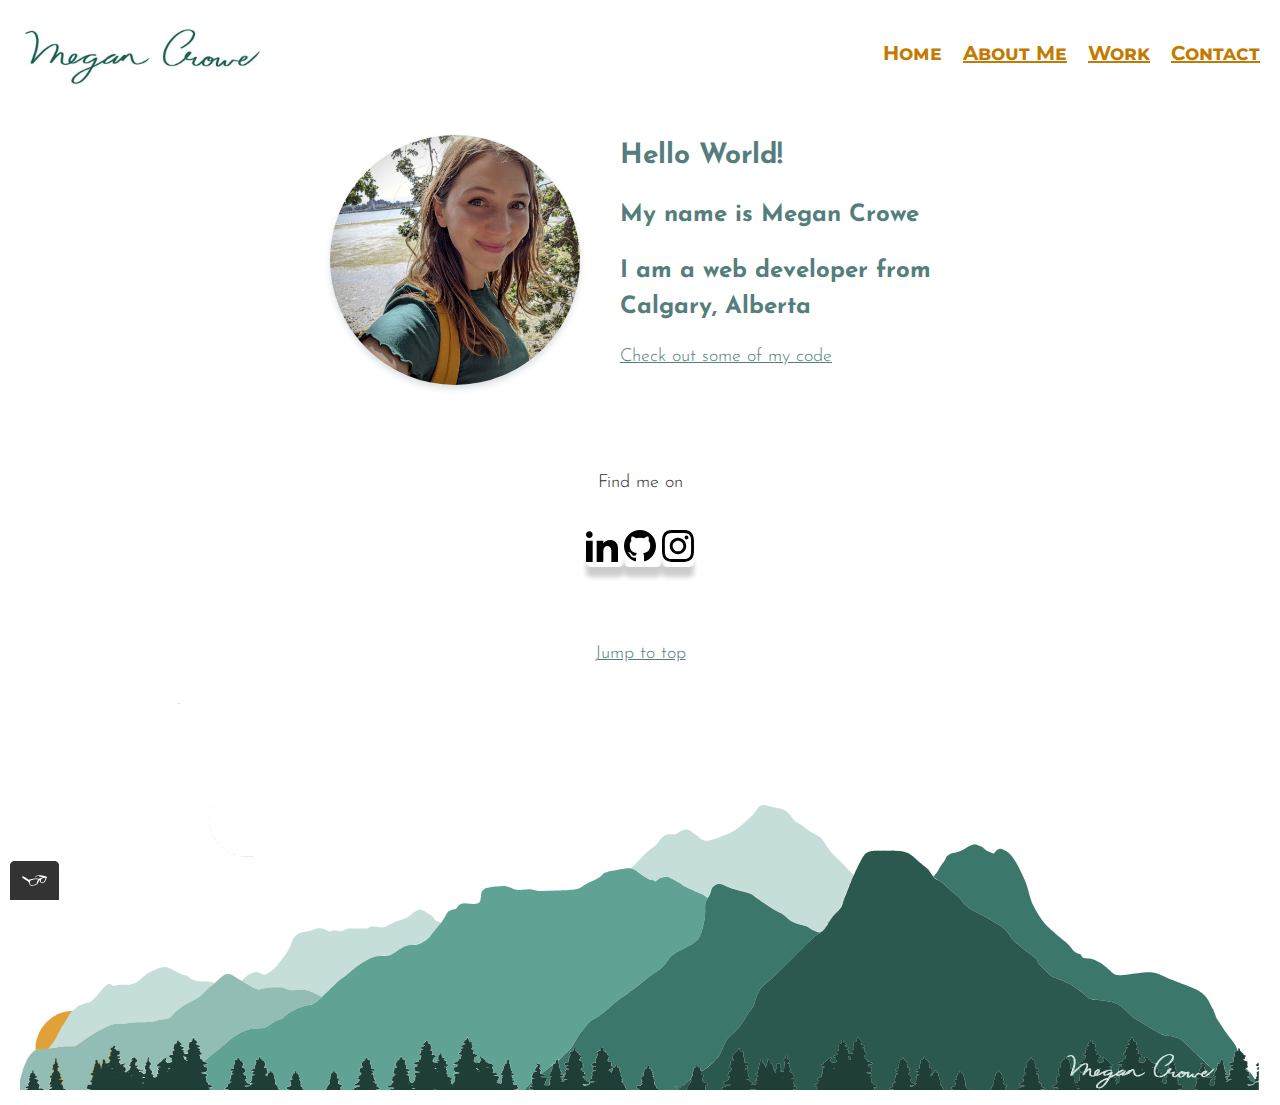
==== Intro to Frontend Development/index.html @ 9dd877d0 "Revert "Update the title of index page"" ====
<!doctype html>
<html>
  <head>
    <meta charset="utf-8">
    <title>Megan Crowe Home Page </title>
    <meta name="viewport" content="width=device-width, initial-scale=1">
    <link rel="shortcut icon" href="img\MC-favicon-32x32.png">
    <link rel="stylesheet" type="text/css" href="css/normalize.css">
    <link href="https://fonts.googleapis.com/css2?family=Cormorant:ital,wght@0,400;0,700;1,400;1,700&display=swap" rel="stylesheet">
    <link href="https://fonts.googleapis.com/css?family=Josefin+Sans:300,700, 1,400&display=swap" rel="stylesheet">
    <link href="https://fonts.googleapis.com/css2?family=Montserrat:ital,wght@0,300;0,400;0,700;0,900;1,400;1,700&display=swap" rel="stylesheet">
    <link rel="stylesheet" type="text/css" href="css/style.production.css">
  </head>
  <body>
    <header class="page-header">
      <a href="index.html"><img src=img/Megan-Crowe-Logo.jpg class="page-header__item" alt="The logo of Megan Crowe, which is the words 'Megan Crowe' in cursive writing" height=70px #logo aria-hidden></a>
      <nav class="main-navigation page-header__item">
        <ul role="menubar" class="navigation-list">
          <li role ="presentation">
            <a href="index.html" role="menuitem" class="navigation-list__item  navigation-list__item--active">Home</a>
          </li>
          <li role ="presentation">
            <a href="about.html" role="menuitem" class="navigation-list__item">About Me</a>
          </li>
          <li role ="presentation">
            <a href="work.html" role="menuitem" class="navigation-list__item">Work</a>
          </li>
          <li role ="presentation">
            <a href="contact.html" role="menuitem" class="navigation-list__item">Contact</a>
          </li>
        </ul>
      </nav>	
    </header>
    <main class="profile">
      <img src="img/Megan-Crowe.jpg" class="profile__portrait" height="250px" alt="A photograph of me smiling">
      <h1>Hello World!</h1>
      <h2>My name is Megan Crowe</h2>
      <h2>I am a web developer from Calgary, Alberta</h2>
      <a href=portfolio.html class="standard-link" target="_blank">Check out some of my code</a>
    </main>
    <br>
    <br>
    <br>
    <footer class="page-footer" flex-direction="column">
      <p>Find me on</p>
      <div class="social-media">
        <a href="https://www.linkedin.com/in/crowemegan/" class="social-media-link" target="_blank">
          <img src="img\linkedin.svg" alt="LinkedIn Logo" height="32px" width="32px">
        </a>
        <a href="https://github.com/megancrowe" class="social-media-link" target="_blank">
          <img src="img\github.svg" height="32px" width="32px" alt="Github Logo">
        </a>
        <a href="https://www.instagram.com/instafroglet/" class="social-media-link" target="_blank">
          <img src="img\instagram.svg" alt="Instagram Logo" height="32px" width="32px">
        </a>
      </div>  		
      <br>	
      <br>		
      <a href="#top"class="standard-link">Jump to top</a> 
    </footer>
    <div>
      <svg id="mountains-with-sun" xmlns="http://www.w3.org/2000/svg" xmlns:xlink="http://www.w3.org/1999/xlink" viewBox="0 0 2626.909200 861.818180" shape-rendering="geometricPrecision" text-rendering="geometricPrecision"><style><![CDATA[#mountains-with-sun-sun_to {animation: mountains-with-sun-sun_to__to 10000ms linear 1 normal forwards}@keyframes mountains-with-sun-sun_to__to { 0% {offset-distance: 0%} 0.100000% {offset-distance: 0%} 10.100000% {offset-distance: 11.111111%} 20% {offset-distance: 22.222222%} 30% {offset-distance: 33.333333%} 41% {offset-distance: 44.444444%} 55% {offset-distance: 55.555556%} 68% {offset-distance: 66.666667%} 80% {offset-distance: 77.777778%} 90% {offset-distance: 88.888889%} 100% {offset-distance: 100%} }]]></style><g id="mountains-with-sun-g42"><g id="mountains-with-sun-layer1"><g id="mountains-with-sun-sun_to" style="offset-path:path('M114.803737,775.715033C115.804197,688.686116,221.567788,505.380529,270.972274,453.473633Q379.676045,322.646182,476.027737,278.563821Q670.529604,172.840528,779.922186,152.231770Q1013.874002,98.377020,1083.411462,97.791326Q1292.741749,76.147522,1370.060751,89.737099Q1667.626464,113.816115,1726.967334,145.383824Q1983.083691,217.100746,2046.020188,266.646586Q2304.680109,439.072380,2336.464694,499.002191L2536.910387,742.940744');offset-rotate:0deg"><path id="mountains-with-sun-sun" d="M434.751950,255.857420C425.051450,255.869220,415.239860,257.144460,407.783200,259.583980C407.833100,259.967440,407.536750,260.182060,406.550780,260.052730C406.497980,260.045730,406.491180,260.044730,406.445310,260.039030C405.405990,260.413730,404.416030,260.810870,403.490230,261.234350C401.229110,262.268590,399.163320,263.115200,398.898440,263.115200C398.633560,263.115200,396.116840,264.480850,393.306640,266.150360C374.649090,277.234610,361.667640,292.848480,355.357790,313.762420C352.959130,321.713810,352.189900,322.386910,352.209700,337.205430L354.177730,352.205050L355.962860,360.568330C357.429790,365.168330,359.652680,370.896850,360.902310,373.296850C374.316210,399.059120,396.862100,414.896040,424.513640,417.978490C431.534990,418.761190,443.647540,418.261900,450.953090,416.888640C466.262740,414.010810,480.488620,406.211490,492.544890,394.085910C502.510100,384.063420,509.428060,371.919260,512.968720,358.589810C512.687890,357.894290,512.561510,357.435500,513.298800,357.363250C514.903240,350.909030,515.725020,344.188620,515.705050,337.296850C515.677250,327.683840,515.235600,324.411490,512.626920,314.494110C509.930770,304.244120,505.218100,295.240780,497.144500,284.910130C488.864480,274.315350,473.607000,263.850100,459.687470,259.218720C452.845330,256.942170,443.850730,255.846360,434.751920,255.857390Z" transform="rotate(-0.974980) translate(-433.957031,-337.103516)" fill="rgb(224,162,56)" stroke="none" stroke-width="0.727273"/></g></g><g id="mountains-with-sun-g46" transform="matrix(1 0 0 1 -2.49706578254700 2.49706602096558)"><path id="mountains-with-sun-path60" d="M515.417970,211.117190C515.234030,211.115190,515.046370,211.138290,514.859380,211.156290C515.046550,211.219690,515.444830,211.344800,515.625000,211.408240C515.618000,211.389340,515.609900,211.370840,515.603500,211.351640C515.594500,211.326040,515.574100,211.285340,515.556600,211.250080C515.509100,211.208980,515.459600,211.173380,515.417930,211.117270ZM407.746090,250.076170C407.678490,250.086270,407.610080,250.092470,407.542970,250.103570C407.536970,250.115670,407.534970,250.124670,407.529270,250.136770C407.564770,250.161370,407.631670,250.188370,407.660130,250.162170C407.693430,250.131470,407.713630,250.106570,407.746030,250.076270ZM407.195310,251.843750C407.020060,251.977710,406.822820,252.149900,406.597660,252.367190C406.539760,252.563710,406.525360,252.679690,406.572260,252.679690C406.648460,252.679690,406.891650,252.329480,407.195300,251.843750ZM559.054690,257.873050C559.003790,258.029660,558.951550,258.194090,558.882810,258.421880C558.966110,258.242440,559.041030,258.060770,559.091800,257.875000C559.079600,257.874110,559.066600,257.874400,559.054700,257.873000ZM1574.326200,258.599610C1571.658300,258.531910,1569.656100,258.958340,1568.185500,259.867190C1565.601900,261.463920,1561.413300,266.515290,1557.861300,272.316410C1554.426900,277.925670,1551.105300,281.565850,1543.449200,288.109380C1539.379100,291.587940,1533.757000,296.543150,1530.957000,299.121090C1519.128900,310.011200,1510.566800,315.099810,1488.673800,324.248050C1471.942000,331.239660,1456.792300,335.278870,1451.634800,334.123050C1446.160000,332.896130,1443.345800,331.422330,1438.664100,327.332030C1436.225900,325.201830,1432.430500,322.209050,1430.230500,320.681640C1428.030500,319.154240,1424.430500,316.503420,1422.230500,314.791020C1417.348200,310.990750,1415.195400,310.134770,1410.529300,310.134770C1406.568500,310.134770,1400.645300,312.743940,1392.277300,318.177730L1387.685500,321.160160L1382.230500,320.607420C1374.450500,319.818180,1371.664500,320.116840,1367.589800,322.181640C1362.606400,324.706940,1359.259200,327.920880,1354.259800,334.982420C1348.202100,343.538760,1347.153600,344.564800,1338.593800,350.308590C1332.252200,354.563830,1327.909600,358.525940,1312.982400,373.677730L1295.007800,391.923830L1299.355500,393.896480C1301.746600,394.981860,1307.053200,398.451030,1311.148400,401.605470C1320.889400,409.108800,1331.745700,415.430420,1336.406200,416.314450C1338.416300,416.695640,1341.695800,417.712080,1343.695300,418.572270L1347.332000,420.134770L1348.835900,418.220700C1351.111100,415.328160,1352.358700,414.197940,1354.490200,413.095700C1357.709000,411.431220,1365.225700,410.282790,1370.445300,410.656250C1374.839500,410.970650,1376.483800,411.596620,1385.886700,416.539060C1391.774000,419.633620,1398.334400,423.715520,1400.775400,425.802730C1406.045900,430.309450,1417.108200,435.665920,1439.951200,444.773440C1447.153600,447.645050,1451.945700,450.456320,1454.525400,453.322270C1455.287300,454.168830,1456.147000,454.861330,1456.435500,454.861330C1457.542800,454.861330,1462.122000,444.811160,1463.193400,440.029300C1464.129100,435.852850,1464.840900,434.475010,1467.455100,431.787110C1472.157700,426.952020,1475.380500,425.547010,1481.867200,425.503910C1486.768700,425.471410,1487.837400,425.737880,1492.412100,428.126950C1499.194500,431.668930,1510.318900,435.635340,1519.685500,437.853520C1523.885500,438.848150,1530.920300,440.784960,1535.320300,442.156250C1539.720300,443.527540,1544.630500,444.975610,1546.230500,445.375000C1548.160200,445.856660,1553.797200,449.595260,1562.972700,456.480470C1579.483200,468.869880,1596.858900,479.999590,1608.644500,485.734380C1615.991300,489.309210,1618.215100,490.833770,1623.945300,496.218750C1633.278400,504.989590,1642.587200,509.515530,1657.789100,512.675780C1664.576600,514.086810,1668.547300,515.844240,1674.957000,520.269530C1680.908700,524.378550,1684.241400,525.895860,1690.230500,527.228520C1692.630500,527.762550,1694.852800,528.226010,1695.169900,528.257810C1696.492600,528.390450,1703.125700,521.257320,1706.900400,515.642580C1709.132200,512.322680,1710.957000,509.423120,1710.957000,509.197270C1710.957000,508.971420,1710.385500,508.663130,1709.685500,508.513670C1708.705200,508.304380,1708.947100,507.959150,1710.738300,507.007810C1712.103100,506.282940,1714.627600,503.443060,1716.849600,500.134770C1718.932100,497.034240,1724.266700,490.797030,1728.705100,486.275390C1738.016400,476.789490,1739.427400,474.676360,1741.416000,467.224610C1742.216600,464.224610,1743.668000,459.969530,1744.640600,457.769530C1745.613100,455.569530,1747.291300,451.479690,1748.371100,448.679690C1750.546300,443.039620,1751.031700,441.844500,1752.642600,438.134770C1753.250600,436.734770,1754.294800,434.116410,1754.964800,432.316410C1755.634900,430.516410,1756.455400,428.387890,1756.787100,427.587890C1757.118900,426.787890,1757.957200,424.498050,1758.650400,422.498050C1759.343600,420.498050,1760.794700,416.893720,1761.875000,414.490230C1762.955300,412.086730,1764.094800,409.305090,1764.406200,408.308590C1764.717800,407.312090,1765.212600,406.334770,1765.507800,406.134770C1766.319900,405.584400,1771.460900,395.122970,1771.097700,394.759770C1770.923500,394.585680,1769.591400,396.948550,1768.136700,400.011720L1765.492200,405.582030L1762.117200,402.470700C1760.260800,400.759550,1755.763400,396.166600,1752.123000,392.265620C1748.482500,388.364670,1742.557000,382.464610,1738.957000,379.152340C1724.373300,365.734190,1713.532300,353.547140,1708.464800,344.876950C1700.985700,332.080770,1696.581600,327.344970,1687.443400,322.275390C1673.238600,314.395060,1669.456000,311.937410,1662.593800,306.119140C1657.984000,302.211410,1652.791300,298.644060,1648.412100,296.376950C1640.796000,292.434140,1639.924400,291.638580,1635.363300,284.484380C1630.481200,276.826590,1621.596800,269.275520,1614.726600,266.943360C1612.799500,266.289180,1607.797200,265.273150,1603.611300,264.685550C1599.425400,264.097950,1592.494000,262.587220,1588.207000,261.328120C1582.287800,259.589720,1577.756300,258.686600,1574.326200,258.599610ZM404.046880,260.792970C403.771630,260.890070,403.506930,260.963340,403.255860,261.009770C402.840360,262.495110,402.457530,263.987500,402.289060,265.042970L402.291060,265.042970C402.067530,266.442970,402.042420,267.261330,402.236360,266.861330C402.572630,266.168230,403.362860,263.404720,404.046910,260.792970ZM400.751950,271.197270C400.620410,271.148270,400.527340,271.564450,400.527340,272.314450C400.527340,273.314440,400.692770,273.724610,400.894530,273.224610C401.096280,272.724610,401.096280,271.906250,400.894530,271.406250C400.844130,271.281250,400.795830,271.213600,400.751950,271.197270ZM562.742190,274.779300C562.741510,274.812800,562.737190,274.826500,562.736190,274.861300C562.729190,275.423980,562.760790,275.833310,562.814290,276.076140C562.814410,275.677720,562.814280,275.279330,562.814290,274.880830C562.789990,274.847130,562.766290,274.813030,562.741990,274.779270ZM400.105470,278.902340C400.027270,279.050320,399.974610,281.418750,399.974610,285.406250C399.974610,291.206250,400.086560,293.579690,400.224610,290.679690C400.362660,287.779690,400.362660,283.032810,400.224610,280.132810C400.181510,279.226560,400.141010,278.835080,400.105470,278.902340ZM400.724610,298.347660C400.630510,298.398360,400.563940,298.837890,400.554690,299.587890C400.539890,300.787860,400.689450,301.367380,400.888670,300.875000C401.087940,300.382610,401.099810,299.400970,400.916070,298.693360C400.846970,298.428000,400.781110,298.317210,400.724660,298.347660ZM402.179690,305.263670C402.152990,305.257670,402.128890,305.265670,402.107390,305.287070C401.935960,305.458510,402.013690,306.469290,402.281220,307.535120C402.548720,308.600940,402.908620,309.333500,403.080050,309.162070C403.251480,308.990640,403.173750,307.977900,402.906220,306.912070C402.672160,305.979480,402.366900,305.303430,402.179660,305.263630ZM403.404300,310.466800C403.387000,310.480700,403.376600,310.515300,403.373100,310.570310C403.344900,311.010620,403.686610,312.419110,404.132860,313.699220C404.579110,314.979330,405.071270,315.899470,405.226610,315.744140C405.381950,315.588790,405.040250,314.180310,404.466850,312.615230C403.965110,311.245790,403.525290,310.369360,403.404350,310.466800ZM406.587890,318.861330C406.404630,318.861330,406.797670,320.001500,407.462890,321.396480C408.128110,322.791460,408.801170,323.804280,408.958980,323.646480C409.291670,323.313780,407.085530,318.861330,406.587890,318.861330ZM409.451170,324.679690C409.251170,324.679690,409.439070,325.332810,409.867190,326.132810C410.295340,326.932810,410.807810,327.587890,411.007810,327.587890C411.207810,327.587890,411.021910,326.932810,410.593750,326.132810C410.165600,325.332810,409.651170,324.679690,409.451170,324.679690ZM411.484380,328.410160C411.460680,328.457460,411.706620,328.896720,412.205080,329.769530C412.776170,330.769530,413.484590,331.996090,413.779300,332.496090C414.074010,332.996090,414.471640,333.406250,414.662110,333.406250C415.138930,333.406250,413.865870,331.166120,412.388670,329.406250C411.802580,328.708000,411.508110,328.362890,411.484380,328.410160ZM415.064450,334.132810C414.682210,334.132810,416.562520,336.366950,420.726560,340.861330C424.881590,345.345980,424.095870,343.946570,419.603520,338.861330C417.306660,336.261330,415.263140,334.132810,415.064450,334.132810ZM2022.142600,340.771480C2021.747100,340.766480,2021.324600,340.810180,2020.970700,340.902340C2020.263200,341.086730,2020.667200,341.248870,2021.867200,341.263670C2023.066800,341.278470,2023.644700,341.128910,2023.152300,340.929690C2022.906100,340.830090,2022.538000,340.776370,2022.142600,340.771480ZM425.503910,345.406250L427.638670,347.769530C428.813510,349.069530,429.876790,350.132810,430.001950,350.132810C430.563810,350.132810,430.070450,349.534080,427.867190,347.542970ZM2041.503900,349.042970L2043.265600,351.042970C2044.913500,352.912280,2045.503900,353.375070,2045.503900,352.804690C2045.503900,352.674420,2044.603900,351.774420,2043.503900,350.804690ZM2074.533200,350.222660C2074.280600,350.212260,2073.993000,350.258260,2073.730500,350.363280C2073.150300,350.595440,2073.322600,350.767830,2074.169900,350.802730C2074.936500,350.834330,2075.366700,350.663500,2075.125000,350.421880C2075.004200,350.301040,2074.785800,350.233060,2074.533200,350.222660ZM2078.896500,350.222660C2078.643800,350.212260,2078.356100,350.258260,2078.093800,350.363280C2077.513600,350.595440,2077.685900,350.767830,2078.533200,350.802730C2079.299800,350.834330,2079.729900,350.663500,2079.488300,350.421880C2079.367400,350.301040,2079.149100,350.233060,2078.896500,350.222660ZM432.373050,351.308590C432.126630,351.294990,432.523120,351.753280,433.503910,352.587890C434.703910,353.609030,435.806110,354.456300,435.955080,354.470700C436.668560,354.539600,434.169060,352.146480,432.835940,351.484380C432.609020,351.371670,432.455180,351.313120,432.373050,351.308590ZM2070.009800,352.314450C2069.809800,352.314450,2067.946300,354.279690,2065.867200,356.679690C2063.788100,359.079690,2062.249200,361.042970,2062.449200,361.042970C2062.649200,361.042970,2064.514700,359.079690,2066.593800,356.679690C2068.672800,354.279690,2070.209800,352.314450,2070.009800,352.314450ZM1847.685500,353.853520C1845.774200,353.853520,1843.862100,353.888020,1842.412100,353.957030C1839.512100,354.095080,1841.885500,354.208980,1847.685500,354.208980C1853.485500,354.208980,1855.857000,354.095080,1852.957000,353.957030C1851.507000,353.888030,1849.596900,353.853520,1847.685500,353.853520ZM1820.681600,353.857520C1820.154400,353.854520,1819.600800,353.895520,1819.148400,353.982520C1818.243700,354.156480,1818.812100,354.306550,1820.412100,354.314550C1822.011900,354.322550,1822.751900,354.180180,1822.056600,353.998150C1821.709000,353.907150,1821.208900,353.860190,1820.681600,353.857520ZM1808.412100,353.859520C1807.950700,353.859520,1807.488700,353.904820,1807.138700,353.996230C1806.438700,354.179160,1807.012100,354.328280,1808.412100,354.328260C1809.812100,354.328270,1810.385500,354.179160,1809.685500,353.996230C1809.335500,353.904730,1808.873500,353.859490,1808.412100,353.859520ZM1862.957000,354.586080C1862.495700,354.586080,1862.035500,354.631380,1861.685500,354.722800C1860.985500,354.905730,1861.557000,355.056780,1862.957000,355.056780C1864.357000,355.056780,1864.930500,354.905730,1864.230500,354.722800C1863.880500,354.631300,1863.418400,354.586080,1862.957000,354.586080ZM1830.142600,354.590080C1829.747100,354.585080,1829.324600,354.628780,1828.970700,354.720940C1828.263200,354.905330,1828.667200,355.067470,1829.867200,355.082270C1831.066800,355.097070,1831.644700,354.947510,1831.152300,354.748290C1830.906100,354.648690,1830.538000,354.594970,1830.142600,354.590080ZM1868.048800,355.318600C1867.719300,355.318600,1867.388700,355.370100,1867.138700,355.470940C1866.638700,355.672690,1867.048700,355.836180,1868.048800,355.836180C1869.048900,355.836180,1869.457000,355.672690,1868.957000,355.470940C1868.707000,355.370060,1868.378400,355.318600,1868.048800,355.318600ZM438.292970,355.414300C438.263770,355.458200,438.601470,355.732580,439.279300,356.275630C440.763120,357.464420,441.138670,357.625120,441.138670,357.068600C441.138670,356.882670,440.403910,356.373880,439.503910,355.937740C438.718220,355.557000,438.322160,355.370370,438.292970,355.414300ZM2089.423800,355.498300C2089.234900,355.475500,2089.614500,355.812760,2090.593800,356.613530C2092.629800,358.279010,2093.070500,358.472520,2092.414100,357.410410C2092.168200,357.012570,2091.248800,356.335500,2090.371100,355.906500C2089.855500,355.654510,2089.537200,355.511950,2089.423800,355.498300ZM1872.351600,356.041270C1872.098900,356.030870,1871.811400,356.076870,1871.548800,356.181890C1870.968700,356.414050,1871.141000,356.586440,1871.988300,356.621340C1872.754900,356.652940,1873.185100,356.482150,1872.943400,356.240480C1872.822500,356.119660,1872.604200,356.051670,1872.351600,356.041270ZM442.291020,357.736580C442.122710,357.770580,442.093120,357.910930,442.236320,358.142830C442.480700,358.538250,442.986880,358.861580,443.363270,358.861580C444.409400,358.861580,444.179850,358.339210,442.919910,357.855720C442.758120,357.793620,442.618290,357.755580,442.503900,357.738530C442.418100,357.725730,442.347110,357.726030,442.291010,357.736530ZM2093.138700,357.769780L2097.480500,362.314700C2101.512800,366.537040,2102.230500,367.193890,2102.230500,366.656500C2102.230500,366.543980,2100.185500,364.499060,2097.685500,362.111580ZM1792.048800,359.224860L1789.685500,361.361580C1788.385500,362.536410,1787.320300,363.599700,1787.320300,363.724860C1787.320300,364.286730,1787.920900,363.791360,1789.912100,361.588140ZM449.468750,361.299080C449.401150,361.301080,449.354720,361.311580,449.333980,361.332280C449.176810,361.489450,450.460540,362.116730,452.185550,362.726810C455.585290,363.929210,456.412110,364.111910,456.412110,363.656500C456.412110,363.243290,450.483310,361.270620,449.468750,361.299080ZM512.048830,361.793220C511.648830,361.793220,510.830470,362.108590,510.230470,362.496340C509.630470,362.884090,509.467190,363.201420,509.867190,363.201420C510.267190,363.201420,511.085550,362.884090,511.685550,362.496340C512.285550,362.108590,512.448830,361.793220,512.048830,361.793220ZM1888.412100,363.224860C1888.375100,363.262360,1888.594600,363.556310,1889.046900,364.133060C1889.596000,364.833060,1890.167400,365.406500,1890.318400,365.406500C1890.917000,365.406500,1890.531700,364.809710,1889.320300,363.859630C1888.743500,363.407310,1888.449600,363.187320,1888.412100,363.224860ZM508.048830,363.287360C507.448830,363.265360,506.467190,363.563670,505.867190,363.951420C504.537750,364.810570,505.686210,364.810570,507.685550,363.951420C508.644630,363.539290,508.768140,363.313660,508.048830,363.287360ZM463.685550,365.500000C463.356000,365.500000,463.025390,365.551500,462.775390,365.652340C462.275390,365.854100,462.685590,366.019530,463.685550,366.019530C464.685540,366.019530,465.093750,365.854100,464.593750,365.652340C464.343750,365.551470,464.015090,365.500000,463.685550,365.500000ZM500.048830,365.500000C499.719280,365.500000,499.388670,365.551500,499.138670,365.652340C498.638670,365.854100,499.048870,366.019530,500.048830,366.019530C501.048820,366.019530,501.457030,365.854100,500.957030,365.652340C500.707030,365.551470,500.378380,365.500000,500.048830,365.500000ZM1891.685500,365.769530L1896.371100,370.658200C1898.948700,373.347160,1901.211400,375.394140,1901.400400,375.205080C1901.589800,375.016020,1901.605200,374.777730,1901.423400,374.677730C1901.246800,374.577730,1898.984200,372.532710,1896.394100,370.132810ZM466.710940,366.304690C466.138450,366.291290,465.849070,366.348990,465.980470,366.482420C466.243250,366.749290,468.698340,367.250540,471.435550,367.595700C477.064060,368.305450,491.838320,367.860090,495.685550,366.865230C497.602710,366.369460,497.153750,366.324110,493.867190,366.677730C487.954150,367.313930,473.606860,367.243490,469.138670,366.556640C468.138670,366.402910,467.283430,366.318060,466.710940,366.304690ZM1785.621100,366.861330C1785.147900,366.861330,1780.775400,373.773450,1780.775400,374.521480C1780.775400,374.864770,1781.693400,373.690420,1782.814500,371.912110C1785.847900,367.100690,1785.980300,366.861330,1785.621100,366.861330ZM2101.867200,367.224610L2103.252000,368.861330C2104.013900,369.761330,2104.750700,370.496090,2104.888700,370.496090C2105.470700,370.496090,2105.041600,369.911240,2103.503900,368.609380ZM2107.107400,373.660160C2106.861400,373.614360,2107.091400,374.216670,2107.693400,375.134770C2108.380900,376.184010,2109.079900,377.042970,2109.248000,377.042970C2109.774100,377.042970,2108.081800,374.239580,2107.242200,373.720700C2107.187200,373.686800,2107.142200,373.666700,2107.107400,373.660200ZM1901.867200,375.224610L1903.628900,377.224610C1905.276900,379.093910,1905.867200,379.556710,1905.867200,378.986330C1905.867200,378.856060,1904.967200,377.956060,1903.867200,376.986330ZM2109.816400,377.769530C2109.616400,377.769530,2109.802400,378.424610,2110.230500,379.224610C2110.658600,380.024610,2111.173000,380.677730,2111.373000,380.677730C2111.573000,380.677730,2111.385000,380.024610,2110.957000,379.224610C2110.528900,378.424610,2110.016400,377.769530,2109.816400,377.769530ZM1906.957000,379.587890L1908.343800,381.224610C1909.105500,382.124610,1909.840500,382.861330,1909.978500,382.861330C1910.560500,382.861330,1910.131500,382.274630,1908.593800,380.972660ZM1778.246100,379.951170C1777.841100,379.951170,1772.048800,391.265730,1772.048800,392.056640C1772.048800,392.332210,1772.174500,392.420570,1772.328100,392.253910C1773.009700,391.513820,1778.571700,379.951170,1778.246100,379.951170ZM2111.998000,381.406250C2111.798000,381.406250,2111.984000,382.061330,2112.412100,382.861330C2112.840200,383.661330,2113.354700,384.314450,2113.554700,384.314450C2113.754700,384.314450,2113.566700,383.661330,2113.138700,382.861330C2112.710500,382.061330,2112.198000,381.406250,2111.998000,381.406250ZM1912.412100,384.314450C1912.375100,384.351950,1912.594600,384.647860,1913.046900,385.224610C1913.596000,385.924610,1914.167400,386.496090,1914.318400,386.496090C1914.917000,386.496090,1914.531700,385.899310,1913.320300,384.949220C1912.743500,384.496900,1912.449600,384.276910,1912.412100,384.314450ZM2114.955100,386.496090C2114.762500,386.496090,2115.977500,389.265720,2117.656200,392.650390L2117.656200,392.652390C2119.335100,396.037370,2120.827100,398.688550,2120.970700,398.544970C2121.293900,398.221770,2115.439700,386.496140,2114.955100,386.496140ZM1920.775400,390.496090L1922.912100,392.861330C1924.903200,395.064590,1925.503900,395.557950,1925.503900,394.996090C1925.503900,394.870930,1924.438700,393.807640,1923.138700,392.632810ZM1283.234400,392.408200C1282.838900,392.403200,1282.416300,392.446900,1282.062500,392.539060C1281.355000,392.723450,1281.757000,392.885590,1282.957000,392.900390C1284.157500,392.915190,1284.736600,392.763680,1284.244100,392.564450C1283.998000,392.464850,1283.629800,392.413090,1283.234400,392.408200ZM1278.169900,393.132810C1277.917300,393.122410,1277.629700,393.168410,1277.367200,393.273440C1276.787000,393.505600,1276.959300,393.677990,1277.806600,393.712890C1278.573200,393.744490,1279.001400,393.571750,1278.759800,393.330080C1278.638900,393.209250,1278.422600,393.143220,1278.169900,393.132810ZM1273.806600,393.859380C1273.554000,393.848980,1273.266400,393.894980,1273.003900,394C1272.423700,394.232160,1272.596100,394.404550,1273.443400,394.439450C1274.210000,394.471050,1274.638200,394.298310,1274.396500,394.056640C1274.275600,393.935820,1274.059300,393.869770,1273.806600,393.859380ZM1269.443400,394.585940C1269.190700,394.575540,1268.901200,394.621540,1268.638700,394.726560C1268.058600,394.958720,1268.230900,395.131120,1269.078100,395.166020C1269.844800,395.197620,1270.274900,395.026820,1270.033200,394.785160C1269.912400,394.664330,1269.696000,394.596340,1269.443400,394.585940ZM1264.351600,395.314450C1264.098900,395.304050,1263.811300,395.350050,1263.548800,395.455080C1262.968700,395.687240,1263.141100,395.859630,1263.988300,395.894530C1264.754900,395.926130,1265.185000,395.753390,1264.943400,395.511720C1264.822500,395.390890,1264.604200,395.324860,1264.351600,395.314450ZM1259.988300,396.041020C1259.735600,396.030620,1259.448000,396.076620,1259.185500,396.181640C1258.605300,396.413800,1258.777700,396.586190,1259.625000,396.621090C1260.391600,396.652690,1260.819800,396.479950,1260.578100,396.238280C1260.457300,396.117460,1260.240900,396.051420,1259.988300,396.041020ZM1925.939500,396.164060C1925.755000,396.182260,1926.295300,397.088140,1927.275400,398.373050C1928.395400,399.841500,1929.459000,401.042970,1929.638700,401.042970C1930.143900,401.042970,1926.995600,396.788320,1926.064500,396.212890C1926.007500,396.177790,1925.965500,396.161490,1925.939500,396.164090ZM1255.625000,396.767580C1255.372400,396.757180,1255.082900,396.803180,1254.820300,396.908200C1254.240200,397.140360,1254.412500,397.312760,1255.259800,397.347660C1256.026400,397.379260,1256.456500,397.208460,1256.214800,396.966800C1256.094000,396.845970,1255.877600,396.777980,1255.625000,396.767580ZM1248.351600,398.222660C1248.098900,398.212260,1247.811300,398.258260,1247.548800,398.363280C1246.968700,398.595440,1247.141100,398.767830,1247.988300,398.802730C1248.754900,398.834330,1249.185000,398.663540,1248.943400,398.421880C1248.822500,398.301040,1248.604200,398.233060,1248.351600,398.222660ZM2121.269500,399.818360C2121.036100,399.706530,2121.498100,401.016120,2122.730500,403.552730C2123.605900,405.354650,2124.447400,406.704830,2124.599600,406.552730C2124.751600,406.400620,2124.049900,404.689120,2123.041000,402.750000C2122.053500,400.852040,2121.451100,399.905330,2121.269500,399.818360ZM1237.460900,401.769530C1237.260900,401.769530,1234.989000,403.896090,1232.412100,406.496090C1229.835300,409.096090,1227.889800,411.224610,1228.089800,411.224610C1228.289800,411.224610,1230.561800,409.096090,1233.138700,406.496090C1235.715600,403.896090,1237.660900,401.769530,1237.460900,401.769530ZM1938.230500,406.496090L1936.695300,407.791020C1935.212700,409.040460,1935.120900,409.026610,1933.935500,407.425780C1933.261300,406.514640,1932.938000,406.261330,1933.218800,406.861330C1933.499500,407.461330,1934.044900,408.361330,1934.431600,408.861330C1935.328200,410.020530,1935.220600,410.052260,1936.845700,408.132810ZM2125.771500,409.117190C2125.606300,409.058690,2125.667400,409.334600,2125.914100,409.982420C2126.187200,410.699670,2126.592500,411.104780,2126.816400,410.880860C2127.040300,410.656940,2126.817300,410.069510,2126.320300,409.576170C2126.051000,409.308830,2125.870600,409.152270,2125.771500,409.117190ZM1225.025400,412.912110C1224.803800,412.900310,1224.285500,413.085140,1223.685500,413.406250C1222.885500,413.834400,1222.230500,414.348830,1222.230500,414.548830C1222.230500,414.748830,1222.885500,414.560930,1223.685500,414.132810C1224.485500,413.704670,1225.138700,413.192190,1225.138700,412.992190C1225.138700,412.942190,1225.099700,412.916090,1225.025400,412.912090ZM2128.513700,415.019530C2128.346000,415.032730,2128.572700,415.870660,2129.257800,417.375000C2129.722800,418.395520,2130.240000,419.094060,2130.406200,418.927730C2130.572500,418.761410,2130.205100,417.697860,2129.589800,416.562500C2129.013400,415.498810,2128.644100,415.009280,2128.513700,415.019530ZM2132.119100,423.603520C2132.065100,423.607520,2132.158100,423.923470,2132.357400,424.556640C2132.587600,425.289360,2132.803000,426.270990,2132.834000,426.738280C2132.876000,427.351470,2132.989800,427.342780,2133.248000,426.707080C2133.444800,426.222150,2133.230000,425.240510,2132.771500,424.525440C2132.375300,423.907530,2132.173600,423.599360,2132.119100,423.603570ZM1196.048800,427.224610C1196.010800,427.187110,1195.715400,427.407060,1195.138700,427.859380C1194.438700,428.408370,1193.867200,428.981790,1193.867200,429.132810C1193.867200,429.731390,1194.464000,429.344270,1195.414100,428.132810C1195.866400,427.556060,1196.086400,427.262150,1196.048800,427.224610ZM2133.572300,427.966800C2133.518300,427.970800,2133.613300,428.286750,2133.812500,428.919920C2134.042700,429.652630,2134.256100,430.634270,2134.287100,431.101560C2134.328100,431.714750,2134.444900,431.706070,2134.703100,431.070360C2134.899800,430.585430,2134.685100,429.603790,2134.226600,428.888720C2133.830400,428.270810,2133.626700,427.962640,2133.572300,427.966850ZM1021.408200,429.494140C1020.880900,429.491140,1020.327300,429.532140,1019.875000,429.619140C1018.970300,429.793090,1019.538700,429.943170,1021.138700,429.951170C1022.738600,429.959170,1023.480500,429.816800,1022.785200,429.634770C1022.437500,429.543770,1021.935500,429.496800,1021.408200,429.494140ZM1007.685500,430.228520C1007.356000,430.228520,1007.025400,430.278020,1006.775400,430.378910C1006.275400,430.580660,1006.685400,430.746090,1007.685500,430.746090C1008.685600,430.746090,1009.093800,430.580660,1008.593800,430.378910C1008.343800,430.278030,1008.015100,430.228520,1007.685500,430.228520ZM1001.867200,430.955080C1001.537600,430.955080,1001.207000,431.004580,1000.957000,431.105470C1000.457000,431.307220,1000.867000,431.472660,1001.867200,431.472660C1002.867300,431.472660,1003.275400,431.307220,1002.775400,431.105470C1002.525400,431.004590,1002.196700,430.955080,1001.867200,430.955080ZM996.775390,431.681640C996.445840,431.681640,996.117190,431.733140,995.867190,431.833980C995.367190,432.035730,995.775390,432.201170,996.775390,432.201170C997.775520,432.201170,998.185550,432.035730,997.685550,431.833980C997.435530,431.733110,997.104940,431.681640,996.775390,431.681640ZM992.351560,432.404300C992.098910,432.393900,991.811330,432.439900,991.548830,432.544920C990.968680,432.777080,991.141010,432.949360,991.988280,432.984380C992.754900,433.015980,993.185030,432.845180,992.943360,432.603520C992.822520,432.482690,992.604220,432.414700,992.351560,432.404300ZM2135.222700,432.566410C2135.112400,432.549710,2135.037500,432.816180,2135.015600,433.345700C2134.983600,434.112360,2135.154800,434.542450,2135.396500,434.300780C2135.637800,434.059120,2135.660400,433.431250,2135.455500,432.906250C2135.368500,432.688690,2135.289200,432.576420,2135.223100,432.566410ZM1083.988300,436.041020C1083.735600,436.030620,1083.448000,436.076620,1083.185500,436.181640C1082.605300,436.413800,1082.777700,436.586190,1083.625000,436.621090C1084.391600,436.652690,1084.819800,436.481900,1084.578100,436.240230C1084.457300,436.119400,1084.240900,436.051420,1083.988300,436.041020ZM1179.988300,436.041020C1179.735600,436.030620,1179.448000,436.076620,1179.185500,436.181640C1178.605300,436.413800,1178.777700,436.586190,1179.625000,436.621090C1180.391600,436.652690,1180.819800,436.481900,1180.578100,436.240230C1180.457300,436.119400,1180.240900,436.051420,1179.988300,436.041020ZM1074.593800,436.045020C1074.264000,436.045020,1073.935500,436.096520,1073.685500,436.197370C1073.185500,436.399120,1073.593500,436.564550,1074.593800,436.564550C1075.593700,436.564550,1076.003900,436.399120,1075.503900,436.197370C1075.253900,436.096490,1074.923300,436.045020,1074.593800,436.045020ZM982.593750,436.320410L980.527340,438.136820C979.390610,439.135380,978.123150,440.606350,977.710940,441.406350C976.921920,442.937460,976.969750,442.892600,980.417970,438.863380ZM1171.960900,436.771580C1171.565500,436.766580,1171.142900,436.810280,1170.789100,436.902440C1170.081500,437.086830,1170.485500,437.248970,1171.685500,437.263770C1172.886000,437.278570,1173.463100,437.129010,1172.970700,436.929790C1172.724500,436.830190,1172.356400,436.776480,1171.960900,436.771580ZM1070.230500,436.773580C1069.900900,436.773580,1069.570300,436.823080,1069.320300,436.923970C1068.820300,437.125720,1069.230300,437.291160,1070.230500,437.291160C1071.230600,437.291160,1071.638700,437.125720,1071.138700,436.923970C1070.888700,436.823090,1070.560000,436.773580,1070.230500,436.773580ZM1166.896500,437.496230C1166.643800,437.485830,1166.356300,437.531830,1166.093800,437.636860C1165.513100,437.869020,1165.685900,438.041410,1166.533200,438.076310C1167.299800,438.107910,1167.730000,437.935170,1167.488300,437.693500C1167.367400,437.572670,1167.149100,437.506640,1166.896500,437.496230ZM1063.597700,437.500230C1063.202200,437.495230,1062.779600,437.536930,1062.425800,437.629140C1061.718200,437.813530,1062.120300,437.977620,1063.320300,437.992420C1064.519900,438.007220,1065.099800,437.855700,1064.607400,437.656480C1064.361200,437.556880,1063.993100,437.505120,1063.597700,437.500230ZM2136.675800,437.658430C2136.566500,437.644630,2136.490200,437.908880,2136.468800,438.435780C2136.436800,439.202440,2136.608000,439.632600,2136.849600,439.390850C2137.090900,439.149210,2137.112500,438.521320,2136.906600,437.996320C2136.820600,437.779910,2136.744100,437.669450,2136.678100,437.658430ZM1091.988300,438.222890C1091.735600,438.212490,1091.448000,438.258490,1091.185500,438.363510C1090.605300,438.595670,1090.777700,438.768060,1091.625000,438.802960C1092.391600,438.834560,1092.819800,438.663730,1092.578100,438.422110C1092.457300,438.301270,1092.240900,438.233290,1091.988300,438.222890ZM1162.533200,438.222890C1162.280500,438.212490,1161.993000,438.258490,1161.730500,438.363510C1161.150400,438.595670,1161.322700,438.768060,1162.169900,438.802960C1162.936600,438.834560,1163.366700,438.663730,1163.125000,438.422110C1163.004100,438.301270,1162.785900,438.233290,1162.533200,438.222890ZM1145.867200,438.945540C1143.824000,438.945540,1141.780500,438.978940,1140.230500,439.047110C1137.130500,439.183430,1139.667200,439.295150,1145.867200,439.295150C1152.067200,439.295150,1154.603900,439.183430,1151.503900,439.047110C1149.953900,438.978910,1147.910400,438.945540,1145.867200,438.945540ZM1119.591800,439.672110C1118.932700,439.670110,1118.248100,439.709610,1117.695300,439.793200C1116.589900,439.960360,1117.320300,440.101650,1119.320300,440.107650C1121.320300,440.112650,1122.226500,439.975580,1121.332000,439.802960C1120.884800,439.716660,1120.250900,439.673900,1119.591800,439.672110ZM1100.048800,439.682110C1099.719300,439.682110,1099.388700,439.733610,1099.138700,439.834450C1098.638700,440.036210,1099.048700,440.201640,1100.048800,440.201640C1101.048900,440.201640,1101.457000,440.036210,1100.957000,439.834450C1100.707000,439.733580,1100.378400,439.682110,1100.048800,439.682110ZM2137.404300,440.566880C2137.294100,440.550180,2137.219100,440.816650,2137.197300,441.346170C2137.165300,442.112830,2137.338400,442.542920,2137.580100,442.301250C2137.821300,442.059590,2137.842000,441.431720,2137.637100,440.906720C2137.550100,440.689160,2137.470800,440.576890,2137.404700,440.566880ZM2138.130900,443.477030C2138.020600,443.460330,2137.945700,443.724850,2137.923800,444.254380C2137.891800,445.021040,2138.064900,445.451120,2138.306600,445.209450C2138.547900,444.967790,2138.569800,444.339920,2138.363600,443.814920C2138.276600,443.597360,2138.197300,443.487050,2138.131200,443.477030ZM2138.857400,447.111800C2138.748100,447.098000,2138.672200,447.364220,2138.650400,447.891090C2138.618400,448.657760,2138.790700,449.087830,2139.031200,448.846170C2139.272600,448.604500,2139.294300,447.976640,2139.088200,447.451640C2139.001200,447.235220,2138.925500,447.122820,2138.859700,447.111800ZM976.074220,447.998520C976.060720,447.987420,976.047520,447.990520,976.035120,448.008520C975.952720,448.128820,975.896910,448.883520,975.892540,450.133520C975.887540,452.133520,976.024650,453.037790,976.197230,452.143290C976.370120,451.248790,976.371240,449.614020,976.207230,448.508520C976.160230,448.197600,976.115030,448.032070,976.074420,447.998760ZM2139.634800,449.990700C2139.607800,449.984700,2139.583800,449.992700,2139.562800,450.014100C2139.391400,450.185530,2139.468800,451.198280,2139.736600,452.264100C2140.004100,453.329930,2140.364100,454.060530,2140.535500,453.889100C2140.707000,453.717670,2140.627500,452.706910,2140.359700,451.641050C2140.125600,450.708460,2139.822400,450.030460,2139.635100,449.990660ZM2141.621100,457.336410C2141.580100,457.349510,2141.555100,457.412910,2141.549100,457.529770C2141.524100,457.997060,2141.708000,458.911060,2141.957300,459.561020C2142.206800,460.210990,2142.540300,460.612790,2142.699500,460.453590C2142.858700,460.294420,2142.676500,459.378460,2142.293300,458.420390C2142.005800,457.701850,2141.744000,457.297130,2141.621400,457.336410ZM975.222660,458.021950C975.112410,458.005250,975.037520,458.271730,975.015620,458.801250C974.984020,459.567910,975.154810,459.996040,975.396480,459.754380C975.638270,459.512710,975.665190,458.886790,975.455080,458.361800C975.367980,458.144230,975.288800,458.031970,975.222660,458.021950ZM2143.824200,463.684060C2143.615900,463.623160,2143.700000,464.236340,2144.138700,465.379380C2144.388100,466.029350,2144.744400,466.406470,2144.931600,466.219220C2145.118900,466.031960,2144.921600,465.281250,2144.500000,464.551250C2144.178500,463.998380,2143.949200,463.720640,2143.824200,463.684060ZM937.806640,465.859850C937.553990,465.849450,937.266420,465.895450,937.003910,466.000470C936.423760,466.232630,936.596080,466.405020,937.443360,466.439920C938.209980,466.471520,938.638160,466.300730,938.396480,466.059060C938.275650,465.938240,938.059290,465.870230,937.806640,465.859850ZM947.261720,465.859850C947.009060,465.849450,946.719540,465.895450,946.457030,466.000470C945.876890,466.232630,946.049210,466.405020,946.896480,466.439920C947.663100,466.471520,948.093230,466.300730,947.851560,466.059060C947.730730,465.938240,947.514370,465.870230,947.261720,465.859850ZM951.625000,466.586410C951.372340,466.576010,951.082820,466.622010,950.820310,466.727030C950.240170,466.959190,950.412500,467.131590,951.259770,467.166490C952.026390,467.198090,952.456510,467.027290,952.214840,466.785630C952.094000,466.664800,951.877660,466.596810,951.625000,466.586410ZM969.078120,466.586410C968.825470,466.576010,968.537900,466.622010,968.275390,466.727030C967.695240,466.959190,967.867560,467.131590,968.714840,467.166490C969.481450,467.198090,969.911590,467.027290,969.669920,466.785630C969.549090,466.664800,969.330780,466.596810,969.078120,466.586410ZM2145.482400,467.225080C2145.282400,467.225080,2146.108800,469.188360,2147.320300,471.588360C2148.531800,473.988360,2149.686700,475.951640,2149.886700,475.951640C2150.086700,475.951640,2149.260300,473.988360,2148.048800,471.588360C2146.837400,469.188360,2145.682400,467.225080,2145.482400,467.225080ZM956.048830,467.318780C955.719280,467.318780,955.388670,467.370280,955.138670,467.471120C954.638670,467.672870,955.048870,467.836360,956.048830,467.836360C957.048830,467.836360,957.457030,467.672870,956.957030,467.471120C956.707030,467.370240,956.378380,467.318780,956.048830,467.318780ZM964.775390,467.318780C964.445850,467.318780,964.117190,467.370280,963.867190,467.471120C963.367190,467.672870,963.775390,467.836360,964.775390,467.836360C965.775380,467.836360,966.185550,467.672870,965.685550,467.471120C965.435550,467.370240,965.104940,467.318780,964.775390,467.318780ZM929.728520,469.406670C929.528520,469.406670,928.772830,470.061750,928.048830,470.861750C927.324830,471.661750,926.895700,472.314870,927.095700,472.314870C927.295700,472.314870,928.051390,471.661750,928.775390,470.861750C929.499390,470.061750,929.928520,469.406670,929.728520,469.406670ZM2151.269500,478.133230C2151.069500,478.133230,2151.257500,478.788310,2151.685500,479.588310C2152.113700,480.388310,2152.626200,481.043390,2152.826200,481.043390C2153.026200,481.043390,2152.840200,480.388310,2152.412100,479.588310C2151.983900,478.788310,2151.469500,478.133230,2151.269500,478.133230ZM917.443360,478.951590C917.190700,478.941190,916.901180,478.987190,916.638670,479.092220C916.058530,479.324380,916.230970,479.496770,917.078120,479.531670C917.844740,479.563270,918.274870,479.390530,918.033200,479.148860C917.912360,479.028030,917.696010,478.962000,917.443360,478.951590ZM914.230470,479.609800C913.830470,479.609800,913.012110,479.927120,912.412110,480.314870C911.812110,480.702620,911.648830,481.019950,912.048830,481.019950C912.448830,481.019950,913.267190,480.702620,913.867190,480.314870C914.467190,479.927120,914.630470,479.609800,914.230470,479.609800ZM849.080080,480.590260C848.061550,480.604660,846.964490,480.763590,845.625000,481.018000C839.974820,482.091120,836.320680,483.952000,830.617190,488.658620C821.076540,496.531690,817.863280,498.295240,806.080080,502.121510C799.963140,504.107810,792.420310,507.050280,789.320310,508.660580C786.220310,510.270890,781.242190,512.854110,778.255860,514.400810C771.679640,517.806770,768.784870,518.334830,761.785160,517.406670C746.684940,515.404380,743.336810,515.571640,738.943360,518.553150L736.291020,520.353940L715.443360,520.152760L694.593750,519.951590L687.271480,523.043390C679.172840,526.462050,678.190300,526.594320,672.412110,525.043390C667.018510,523.595690,663.214300,523.702610,659.455080,525.408620L656.314450,526.832450L652.181640,524.748470C641.165110,519.193130,632.111550,518.094870,624.412110,521.377370C615.238000,525.288570,611.613930,526.303400,604.775390,526.879330C594.561840,527.739500,589.608800,529.966450,582.445310,536.918390C578.773590,540.481660,577.785500,542.299160,575.656250,549.406670C573.903570,555.257150,572.502390,558.372690,568.787110,564.680110C567.491240,566.880110,565.107470,570.976690,563.488280,573.785580C561.869090,576.594480,558.754420,580.898120,556.568360,583.348080C554.382310,585.798030,550.249640,590.963900,547.382810,594.828540C539.869160,604.957370,534.497760,609.818560,525.957030,614.223080C517.525940,618.571060,516.164880,618.585340,507.863280,614.404720C503.278960,612.096100,502.283140,611.853760,499.101560,612.275810C497.127290,612.537700,492.687000,613.885630,489.234380,615.269950C483.575130,617.539010,482.277430,618.455600,476.048830,624.580500L469.138670,631.373470L478.226560,636.025810C483.224300,638.584680,489.896460,642.248740,493.054690,644.166440C496.335960,646.158860,500.644040,648.083950,503.107420,648.658620C507.128610,649.596700,507.794110,649.552280,513.005860,648.004330C521.209130,645.567870,531.673360,644.343360,544.412110,644.328540L555.685550,644.314840L561.511720,647.006250C569.109260,650.513510,574.054100,651.256220,583.685550,650.340230C595.278360,649.237700,606.203640,649.963960,613.175780,652.301170C620.081980,654.616260,629.229140,658.844660,634.191410,662.016010C636.169720,663.280380,638.285920,664.314840,638.894530,664.314840C639.503150,664.314840,646.230670,658.172590,653.843750,650.664450C668.079740,636.624680,676.407210,629.260860,683.958980,624.035550C686.337960,622.389450,693.100390,616.951560,698.988280,611.951560C713.088200,599.977890,712.117560,600.728500,722.957030,593.435940C732.700520,586.880760,742.507980,581.757240,749.503910,579.566800C752.334530,578.680520,757.435790,578.169600,766.957030,577.820700C783.045900,577.231120,783.570730,577.056750,798.195310,567.387110C814.316550,556.727910,817.690480,555.464730,832.566410,554.527730C844.669900,553.765350,847.257560,552.811690,857.966800,545.154690C865.313780,539.901690,866.956410,538.297030,872.775390,530.701560C879.941140,521.348180,890.244870,508.785610,891.798830,507.506250C892.562470,506.877530,892.034060,506.594300,889.439450,506.238670C884.096830,505.506380,880.142880,503.381640,877.796880,499.982810C874.019900,494.511130,872.470420,492.872080,869.929690,491.666410C868.555220,491.014180,864.291800,488.382020,860.455080,485.816800C854.474600,481.818310,852.135670,480.547180,849.080080,480.590230ZM2154.681600,484.207450C2154.610600,484.232750,2154.818000,484.705480,2155.416000,485.769950C2156.314900,487.369950,2157.517500,489.414870,2158.087900,490.314870C2159.858200,493.111370,2159.859700,492.108630,2158.087900,489.162530C2156.375600,486.315500,2154.850500,484.171140,2154.681600,484.207450ZM1650.998000,486.596120C1651.708500,486.580920,1652.048800,486.821650,1652.048800,487.326590C1652.048800,488.440390,1650.721900,488.606540,1649.253900,487.676200C1648.541400,487.224520,1648.787700,486.958860,1650.164100,486.695730C1650.484500,486.634430,1650.761200,486.601130,1650.998000,486.596130ZM903.373050,488.314870C903.173050,488.314870,902.658620,488.969950,902.230470,489.769950C901.802530,490.569950,901.614450,491.225030,901.814450,491.225030C902.014450,491.225030,902.528890,490.569950,902.957030,489.769950C903.384970,488.969950,903.573050,488.314870,903.373050,488.314870ZM2159.998000,492.680110C2159.798000,492.680110,2159.984000,493.333230,2160.412100,494.133230C2160.840200,494.933230,2161.354700,495.588310,2161.554700,495.588310C2161.754700,495.588310,2161.566700,494.933230,2161.138700,494.133230C2160.710500,493.333230,2160.198000,492.680110,2159.998000,492.680110ZM2166.125000,502.496510L2168.482400,505.769950C2169.779500,507.569950,2172.327400,510.596510,2174.144500,512.496510C2175.961500,514.396510,2177.590600,515.951590,2177.763700,515.951590C2177.936700,515.951590,2176.475600,514.224280,2174.517600,512.111750C2172.559600,509.999220,2169.870100,506.970700,2168.541000,505.383230ZM1697.080100,505.400810C1697.210500,505.415110,1697.353900,505.450710,1697.503900,505.508230C1698.103900,505.738480,1698.593800,506.054160,1698.593800,506.211360C1698.593700,506.368560,1698.103900,506.498470,1697.503900,506.498470C1696.903900,506.498470,1696.412100,506.180840,1696.412100,505.793390C1696.412100,505.502810,1696.688900,505.358020,1697.080100,505.400810ZM2178.230500,516.316830L2180.736300,519.043390C2183.069100,521.581800,2183.685500,522.104610,2183.685500,521.549250C2183.685500,521.427710,2182.457000,520.201150,2180.957000,518.822690ZM2184.775400,522.135190L2186.162100,523.769950C2186.924000,524.669950,2187.658900,525.406670,2187.796900,525.406670C2188.378900,525.406670,2187.949800,524.821930,2186.412100,523.519950ZM2189.867200,526.498470L2191.252000,528.135190C2192.553900,529.672970,2193.138700,530.101950,2193.138700,529.519950C2193.138700,529.381940,2192.403900,528.645220,2191.503900,527.883230ZM2194.230500,530.135190L2196.736300,532.861750C2198.114800,534.361750,2199.343200,535.588310,2199.464800,535.588310C2200.020100,535.588310,2199.495800,534.973920,2196.957000,532.641040ZM2201.503900,536.680110L2203.265600,538.680110C2204.913500,540.549410,2205.503900,541.014170,2205.503900,540.443780C2205.503900,540.313510,2204.603900,539.413510,2203.503900,538.443780ZM2206.957000,541.406670C2206.920000,541.444170,2207.139500,541.740080,2207.591800,542.316830C2208.541900,543.528290,2209.138700,543.913440,2209.138700,543.314870C2209.138700,543.163850,2208.567200,542.590420,2207.867200,542.041440C2207.290400,541.589120,2206.994600,541.369130,2206.957000,541.406670ZM2210.593800,544.316830C2210.555800,544.354330,2210.776200,544.648280,2211.228500,545.225030C2211.777500,545.925030,2212.351000,546.498470,2212.502000,546.498470C2213.100600,546.498470,2212.715300,545.901680,2211.503900,544.951590C2210.927200,544.499280,2210.631000,544.279290,2210.593800,544.316830ZM2213.138700,546.135190L2214.525400,547.769950C2215.287400,548.669950,2216.024000,549.406670,2216.162100,549.406670C2216.744000,549.406670,2216.313200,548.821930,2214.775400,547.519950ZM2217.927700,550.135190C2217.727700,550.135190,2219.008900,551.606670,2220.775400,553.406670C2222.542000,555.206670,2224.151600,556.680110,2224.351600,556.680110C2224.551600,556.680110,2223.270400,555.206670,2221.503900,553.406670C2219.737300,551.606670,2218.127700,550.135190,2217.927700,550.135190ZM2225.576200,558.348080C2225.391700,558.366280,2225.932100,559.270210,2226.912100,560.555110C2228.032100,562.023570,2229.095600,563.225030,2229.275400,563.225030C2229.780600,563.225030,2226.632300,558.970380,2225.701200,558.394950C2225.644200,558.359850,2225.602200,558.345450,2225.576200,558.348050ZM2229.503900,563.951590C2229.465900,563.989090,2229.684400,564.285000,2230.136700,564.861750C2231.086800,566.073200,2231.685500,566.458350,2231.685500,565.859800C2231.685500,565.708770,2231.112100,565.135340,2230.412100,564.586360C2229.835400,564.134040,2229.541400,563.914050,2229.503900,563.951590ZM2249.503900,578.861750L2250.888700,580.498470C2252.190700,582.036240,2252.775400,582.465230,2252.775400,581.883230C2252.775400,581.745220,2252.038700,581.008510,2251.138700,580.246510ZM2269.443400,582.951590C2269.190700,582.941190,2268.901200,582.987190,2268.638700,583.092220C2268.058500,583.324380,2268.230800,583.496770,2269.078100,583.531670C2269.844700,583.563270,2270.274900,583.390530,2270.033200,583.148860C2269.912400,583.028030,2269.696000,582.962000,2269.443400,582.951590ZM2298.230500,597.769950L2301.105500,600.861750C2302.686700,602.561750,2304.076600,603.951590,2304.195300,603.951590C2304.745600,603.951590,2304.194800,603.318550,2301.320300,600.644950ZM306.132810,601.832450C305.173070,601.844550,304.092910,601.906950,302.773440,602.006280C297.529070,602.401190,295.863220,602.910360,289.503910,606.057060C285.503910,608.036320,281.412110,609.887020,280.412110,610.170340C274.305550,611.900480,265.501060,617.853120,255.732420,626.855890C248.217350,633.781780,246.466700,634.834040,237.558590,637.771900C231.616860,639.731460,231.110340,639.778860,220.830080,639.312920C211.452620,638.887890,209.644090,639.001320,205.142580,640.301200C198.466080,642.229150,197.279710,642.163380,194.437500,639.703540C191.387980,637.064320,189.119030,636.511700,186.296880,637.719170C183.483790,638.922720,173.313980,649.389000,166.103520,658.500420C158.368930,668.274160,149.469160,676.501290,146.017580,677.068780C139.776980,678.094820,127.107760,682.025540,124.412110,683.771900C122.812110,684.808450,119.543610,687.318560,117.148440,689.350030C107.807620,697.272440,105.314010,700.411980,98.626953,712.670340C96.884256,715.864960,93.416777,721.467330,90.921875,725.121510C86.819598,731.129920,84.807091,734.910390,77.601562,750.135190C76.371045,752.735190,72.982283,757.845120,70.070312,761.490650C67.158344,765.136170,63.738062,769.609440,62.468750,771.432060C61.148589,773.327690,59.436721,774.884340,58.468750,775.068780C54.762686,775.775110,58.685947,775.521190,66.957031,774.519950C71.757032,773.938860,77.975391,772.925460,80.775391,772.268000C84.315085,771.436800,90.508730,770.975350,101.103520,770.754330L116.341800,770.435970L120.013670,768.299250C122.032920,767.123610,126.793750,763.876840,130.593750,761.084400C148.709690,747.771600,162.578370,739.247450,181.707030,729.668390C195.784080,722.619020,199.030670,721.806200,212.775390,721.896900C220.498690,721.947800,224.683620,721.631180,228.412110,720.713310C232.299300,719.756370,238.748520,719.320700,255.685550,718.867610C278.251250,718.263940,280.735900,717.979120,293.503910,714.523860C296.503910,713.712010,301.903910,712.843980,305.503910,712.596120C314.102680,712.004100,317.065040,710.519780,322.662110,704.000420C332.476330,692.569020,346.824970,682.262990,365.503910,673.226980C378.351850,667.011730,379.541520,666.136260,392.642580,653.266040C397.915980,648.085570,402.924820,643.298320,403.773440,642.627370C412.977750,635.350140,419.767100,629.443920,423.683590,625.307060C428.359960,620.367550,428.344410,620.377240,422.228520,626.156670C418.829660,629.368530,415.176730,632.752790,414.111330,633.678150L412.173830,635.359800L406.154300,633.838310C401.870140,632.754940,397.816310,632.312150,392.091800,632.303150C374.618750,632.275050,365.148630,629.983870,359.328120,624.375420C355.687140,620.867080,353.468160,619.784740,346.593750,618.162530C340.204650,616.654850,334.642510,614.134820,326.593750,609.103940C323.393750,607.103770,318.074740,604.588020,314.773440,603.512140C310.811900,602.221090,309.012040,601.796250,306.132810,601.832450ZM2304.775400,604.314870L2308.750000,608.496510C2310.936400,610.796510,2312.820000,612.680110,2312.933600,612.680110C2313.473400,612.680110,2312.842600,611.984480,2308.957000,608.291440ZM2384.412100,612.033620C2383.687100,612.033620,2382.962100,612.075320,2382.412100,612.158620C2381.312100,612.325250,2382.212100,612.461360,2384.412100,612.461360C2386.612100,612.461360,2387.512100,612.325250,2386.412100,612.158620C2385.862100,612.075320,2385.137100,612.033620,2384.412100,612.033620ZM2397.408200,612.039620C2396.880900,612.036620,2396.327400,612.077620,2395.875000,612.164620C2394.970300,612.338570,2395.538700,612.488650,2397.138700,612.496650C2398.738500,612.504650,2399.480500,612.362280,2398.785200,612.180250C2398.437500,612.089250,2397.935500,612.042290,2397.408200,612.039620ZM2313.867200,612.680250C2313.829200,612.717750,2314.049700,613.011700,2314.502000,613.588450C2315.452100,614.799900,2316.048800,615.185070,2316.048800,614.586500C2316.048800,614.435480,2315.475400,613.862040,2314.775400,613.313060C2314.198600,612.860750,2313.904700,612.642710,2313.867200,612.680250ZM2377.052700,612.772050C2376.657300,612.767050,2376.234700,612.810750,2375.880900,612.902910C2375.173300,613.087310,2375.575400,613.249440,2376.775400,613.264240C2377.975000,613.279040,2378.554900,613.129480,2378.062500,612.930260C2377.816300,612.830660,2377.448200,612.776950,2377.052700,612.772050ZM2370.593800,613.500570C2370.264100,613.500570,2369.935500,613.552070,2369.685500,613.652910C2369.185500,613.854670,2369.593500,614.020100,2370.593800,614.020100C2371.593800,614.020100,2372.003900,613.854670,2371.503900,613.652910C2371.253900,613.552040,2370.923300,613.500570,2370.593800,613.500570ZM2364.775400,614.229090C2364.445800,614.229090,2364.117200,614.278590,2363.867200,614.379480C2363.367200,614.581230,2363.775200,614.746660,2364.775400,614.746660C2365.775500,614.746660,2366.185500,614.581230,2365.685500,614.379480C2365.435500,614.278600,2365.104900,614.229090,2364.775400,614.229090ZM2360.412100,614.955650C2360.082600,614.955650,2359.753900,615.005150,2359.503900,615.106040C2359.003900,615.307790,2359.411900,615.473230,2360.412100,615.473230C2361.412200,615.473230,2361.820300,615.307790,2361.320300,615.106040C2361.070300,615.005160,2360.741700,614.955650,2360.412100,614.955650ZM2355.320300,615.682210C2354.990800,615.682210,2354.662100,615.733710,2354.412100,615.834550C2353.912100,616.036310,2354.320100,616.201740,2355.320300,616.201740C2356.320400,616.201740,2356.730500,616.036310,2356.230500,615.834550C2355.980500,615.733680,2355.649900,615.682210,2355.320300,615.682210ZM437.078120,616.326740C436.311460,616.332740,435.193750,616.670710,434.593750,617.076740C433.797050,617.615880,434.092150,617.683160,435.685550,617.326740C438.359680,616.728580,438.938810,616.311940,437.078120,616.326740ZM445.138670,616.399040C443.940390,616.449540,444.006050,616.563880,445.503910,617.043570C448.075310,617.867080,448.959830,617.867080,447.685550,617.043570C447.085550,616.655820,445.938670,616.365340,445.138670,616.399040ZM2349.416000,616.409040C2349.020600,616.404040,2348.597900,616.447740,2348.244100,616.539900C2347.536500,616.724290,2347.938700,616.886430,2349.138700,616.901230C2350.339200,616.916030,2350.918200,616.766470,2350.425800,616.567250C2350.179600,616.467650,2349.811500,616.413930,2349.416000,616.409040ZM2343.597700,617.135610C2343.202200,617.130610,2342.779600,617.174310,2342.425800,617.266460C2341.718200,617.450860,2342.120300,617.614950,2343.320300,617.629750C2344.520800,617.644550,2345.099900,617.493030,2344.607400,617.293810C2344.361300,617.194210,2343.993100,617.140500,2343.597700,617.135610ZM432.613280,617.770370C432.190930,617.770370,431.073230,618.444680,430.128910,619.268420L428.412110,620.766460L430.593750,619.489120C433.465330,617.807600,433.507620,617.770370,432.613280,617.770370ZM2336.316400,617.858270C2335.789100,617.855270,2335.237500,617.896270,2334.785200,617.983270C2333.880500,618.157230,2334.448800,618.307300,2336.048800,618.315300C2337.648600,618.323300,2338.388700,618.180920,2337.693400,617.998900C2337.345700,617.907900,2336.843700,617.860930,2336.316400,617.858270ZM2323.988300,617.860270C2323.735600,617.849870,2323.448000,617.895870,2323.185500,618.000890C2322.605400,618.233050,2322.777800,618.405440,2323.625000,618.440340C2324.391700,618.471940,2324.819800,618.301150,2324.578100,618.059480C2324.457300,617.938660,2324.240900,617.870660,2323.988300,617.860270ZM450.878910,618.770420C450.689940,618.747620,451.069850,619.086850,452.048830,619.887610C454.085000,621.553100,454.525560,621.746590,453.869140,620.684480C453.623260,620.286630,452.703900,619.609580,451.826170,619.180580C451.310610,618.928590,450.992280,618.784070,450.878910,618.770420ZM455.039060,621.704010C454.985560,621.686610,454.957060,621.691110,454.957060,621.715710C454.957060,621.910460,456.675420,623.389190,458.775420,625.000870C460.875420,626.612550,462.675420,627.935280,462.775420,627.942280C463.486490,627.988680,462.430350,627.004090,458.957060,624.381730C457.032060,622.928330,455.413700,621.827820,455.039090,621.705950ZM463.748050,628.141510C463.718850,628.185410,464.054600,628.459790,464.732420,629.002840C466.216250,630.191630,466.593750,630.352340,466.593750,629.795810C466.593750,629.609880,465.857030,629.101080,464.957030,628.664950C464.171350,628.284210,463.777240,628.097580,463.748050,628.141510ZM2502.957000,654.861330C2502.920000,654.898830,2503.139500,655.192780,2503.591800,655.769530C2504.541900,656.980980,2505.138700,657.366160,2505.138700,656.767580C2505.138700,656.616570,2504.567200,656.045070,2503.867200,655.496090C2503.290400,655.043770,2502.994600,654.823790,2502.957000,654.861330ZM2506.230500,657.406250L2508.367200,659.769530C2510.358400,661.972790,2510.957000,662.468110,2510.957000,661.906250C2510.957000,661.781090,2509.893400,660.717810,2508.593800,659.542970ZM2512.048800,663.951170L2513.433600,665.587890C2514.735600,667.125660,2515.320300,667.554660,2515.320300,666.972660C2515.320300,666.834660,2514.585500,666.099880,2513.685500,665.337890ZM2527.998000,690.496090C2527.798000,690.496090,2527.984000,691.151170,2528.412100,691.951170C2528.840200,692.751170,2529.354700,693.406250,2529.554700,693.406250C2529.754700,693.406250,2529.566700,692.751170,2529.138700,691.951170C2528.710500,691.151170,2528.198000,690.496090,2527.998000,690.496090ZM51.960938,774.214840C51.170028,774.213840,50.350848,774.253040,49.697266,774.333980C48.390102,774.495800,49.285547,774.627770,51.685547,774.634770C54.085549,774.638770,55.153383,774.507690,54.060547,774.341800C53.514128,774.259000,52.751847,774.216140,51.960938,774.214840ZM44.775391,774.955080C44.445845,774.955080,44.117185,775.004580,43.867188,775.105470C43.367187,775.307220,43.775388,775.472660,44.775391,775.472660C45.775392,775.472660,46.185547,775.307220,45.685547,775.105470C45.435547,775.004600,45.104936,774.955080,44.775391,774.955080ZM42.957031,775.687500L38.400391,775.867190C35.755883,775.971480,33.468627,776.451480,32.947266,777.013670C32.224364,777.793160,32.250743,777.867710,33.085938,777.390620C33.656723,777.064620,36.111801,776.547720,38.541016,776.242190ZM29.380859,779.109380C29.352249,779.112380,29.291189,779.149580,29.195312,779.224610C24.167046,783.158070,12.719099,798.710720,12.792969,801.507810C12.802069,801.851810,13.918701,800.074030,15.275391,797.556640C18.188144,792.151920,19.773343,790.025050,25.958984,783.224610C28.187499,780.774610,29.581136,779.090210,29.380859,779.109380ZM2438.808600,787.308590C2437.245900,787.363590,2436.913900,787.519410,2437.855500,787.757810C2438.649800,787.958900,2439.907500,788.821330,2440.648400,789.673830C2444.016900,793.549690,2438.900900,801.889630,2429.138700,808.439450C2425.139600,811.122570,2424.976800,811.331300,2427.181600,810.941410C2428.504900,810.707380,2430.082100,810.021410,2430.687500,809.416020C2431.292800,808.810640,2432.074600,808.314450,2432.423800,808.314450C2432.773100,808.314450,2434.867900,806.645690,2437.080100,804.605470C2440.887400,801.094050,2444.775400,794.706530,2444.775400,791.962890C2444.775400,789.840780,2441.411400,787.216990,2438.808600,787.308590ZM2431.685500,787.326190C2429.284500,787.235690,2423.962800,789.419050,2421.101600,791.667990C2418.948300,793.360430,2410.316800,802.067560,2408.900400,803.976580C2406.364100,807.395050,2404.136900,812.470930,2402.871100,817.714860C2401.787400,822.204820,2401.733400,823.487010,2402.505900,826.376970C2403.004500,828.242650,2404.126900,830.533870,2405.002000,831.468770C2406.921100,833.518960,2410.770800,835.224630,2413.482400,835.224630C2417.608500,835.224630,2425.608200,831.615260,2429.634800,827.937520C2431.392700,826.331920,2432.222900,826.006450,2433.210900,826.535180C2434.873400,827.425040,2438.359300,827.415960,2440.728500,826.515680C2442.853600,825.707690,2442.892200,825.771200,2441.773400,828.226620C2440.565200,830.878320,2441.496900,833.440650,2444.054700,834.500060C2446.015900,835.312430,2446.651900,835.212890,2449.753900,833.603580L2453.244100,831.791080L2454.773400,833.507870C2457.511500,836.581830,2463.381200,835.457360,2467.082000,831.150450C2468.013700,830.066230,2468.775400,828.927710,2468.775400,828.619200C2468.775400,828.044370,2473.209600,825.598340,2473.580100,825.968810C2473.693000,826.081830,2473.485100,827.473760,2473.117200,829.062560C2472.201700,833.011580,2472.240000,833.493970,2473.580100,834.834040C2474.986800,836.240800,2477.004800,835.746520,2479.964800,833.271540L2482.060500,831.517640L2482.890600,833.189510C2483.484700,834.388060,2484.461800,834.923830,2486.345700,835.082090C2488.653300,835.275980,2489.401700,834.870160,2492.509800,831.744200C2495.914500,828.319980,2496.178500,828.197640,2499.482400,828.503970C2502.113000,828.747900,2502.892300,829.103140,2502.820300,830.023500C2502.586000,833.018560,2503.018800,833.716000,2505.386700,834.160220C2508.047600,834.659420,2513.253800,833.520030,2514.744100,832.113340C2515.262700,831.623880,2517.159600,830.027860,2518.959000,828.564510C2524.335700,824.192150,2529.138700,819.141250,2529.138700,817.861390C2529.138700,817.477900,2529.548800,817.018510,2530.048800,816.839900C2530.543900,816.661350,2530.774900,816.315970,2530.552700,816.072330C2530.330500,815.828700,2527.669800,817.992050,2524.638700,820.880920C2516.308600,828.820050,2514.949200,829.935390,2511.021500,832.056700C2507.999700,833.688700,2507.212700,833.857040,2506.269500,833.074280C2504.753500,831.816100,2504.835100,829.457120,2506.412100,828.951230C2514.232900,826.442430,2517.223400,822.103210,2511.095700,822.156310C2508.098300,822.182110,2506.735100,823.009060,2504.812500,825.962950C2503.541900,827.914880,2503.365300,827.959300,2498.806600,827.492250L2494.111300,827.011780L2490.873000,830.390680C2487.094300,834.334040,2484.291000,835.008790,2485.146500,831.769590C2486.593200,826.291550,2484.976100,826.010160,2479.716800,830.826230C2475.228900,834.935910,2474.243800,834.601950,2475.845700,829.513730C2477.492200,824.284200,2477.432800,823.930590,2474.957000,824.111390C2473.757000,824.198990,2472.042700,824.660840,2471.146500,825.138730C2469.818500,825.846880,2469.281500,825.795500,2468.238300,824.859440C2466.373700,823.186030,2462.016600,822.578650,2459.005900,823.572330C2457.579800,824.042940,2456.412100,824.696430,2456.412100,825.025450C2456.412100,825.354390,2455.273000,826.720610,2453.880900,828.060610C2448.202800,833.526500,2446.021900,834.600210,2444.232400,832.810610C2443.094600,831.672860,2443.143000,831.332370,2444.978500,827.589900L2446.941400,823.587950L2445.271500,823.587950C2444.352300,823.587950,2442.964000,824.069040,2442.187500,824.656310C2440.667300,825.806200,2434.925900,826.167010,2434.298800,825.152400C2434.089100,824.812980,2434.483400,823.912980,2435.175800,823.152400C2439.792400,818.081780,2440.337000,816.316470,2437.279300,816.316470C2435.003300,816.317470,2431.966700,819.192880,2431.369100,821.914120C2430.368600,826.469030,2419.497600,833.769590,2413.714800,833.769590C2409.743700,833.769590,2405.954300,830.512670,2404.857400,826.156310C2402.290800,815.963510,2413.577000,797.539990,2426.849600,790.255920C2429.040400,789.053590,2431.597500,787.924040,2432.531200,787.746150C2433.738600,787.516400,2433.494800,787.394630,2431.685500,787.326230ZM2227.404300,788.683610C2225.198300,788.688610,2220.891700,789.831660,2219.341800,790.824240C2217.722600,791.861070,2219.088800,792.670930,2220.959000,791.783220C2227.339300,788.754780,2228.920000,789.035910,2231.396500,793.642600C2232.481500,795.660780,2232.761000,797.621190,2232.707000,802.808610C2232.627000,810.404170,2231.217300,816.162670,2226.683600,827.439470C2224.246600,833.501440,2227.242500,832.871350,2233.503900,826.003930C2242.833400,815.771270,2247.462300,811.722820,2253.289100,808.703140C2257.794500,806.368310,2260.054100,806.681320,2260.037100,809.636740C2260.020100,812.599280,2257.897800,817.673600,2252.533200,827.570330C2251.887500,828.760800,2251.622700,829.999670,2251.945300,830.322290C2252.664400,831.041420,2254.957000,830.244490,2254.957000,829.275410C2254.957000,828.889010,2257.400100,826.082420,2260.384800,823.039080C2266.553700,816.749040,2267.368900,816.934870,2266.142600,824.349630C2265.252200,829.733560,2265.990100,831.927220,2268.986300,832.810570C2270.284500,833.193330,2272.452200,833.239310,2273.867200,832.916040C2275.267200,832.596190,2278.509300,831.989630,2281.072300,831.566430C2285.346900,830.860610,2289.192100,829.074760,2296.130900,824.572290L2298.207000,823.224630L2296.582000,825.517600C2294.065500,829.071420,2294.706800,830.884530,2298.470700,830.849630C2299.448000,830.840630,2299.489300,830.715230,2298.677700,830.201190C2296.873000,829.058280,2298.414300,826.026630,2302.220700,823.232440C2305.191700,821.051500,2306.374600,820.604930,2308.736300,820.775410C2312.219500,821.026900,2313.337500,820.269940,2310.427700,819.630880C2308.023000,819.102660,2300.887800,820.612580,2296.720700,822.531270C2295.151500,823.253820,2291.730000,825.205810,2289.119100,826.869160C2286.508200,828.532500,2283.425700,830.133160,2282.267600,830.423850L2280.162100,830.951190L2282.320300,828.906270C2285.541400,825.855510,2286.957000,823.503880,2286.957000,821.203140C2286.957000,819.234350,2286.822200,819.151720,2283.941400,819.365250C2281.472500,819.548230,2280.529300,820.075630,2278.753900,822.275410C2277.267000,824.117660,2276.557000,825.834350,2276.498000,827.730490C2276.401000,830.828170,2275.113100,832.263770,2272.412100,832.281270C2268.840100,832.304870,2268.412100,831.434960,2268.412100,824.156270L2268.412100,817.406270L2266.121100,817.183610C2264.377500,817.014300,2263.167800,817.536160,2261.068400,819.365250C2259.550600,820.687650,2258.497600,821.442990,2258.728500,821.042990C2260.555800,817.877900,2262.230500,813.057250,2262.230500,810.960960C2262.230500,806.689840,2261.721200,806.132830,2257.810500,806.132830C2254.338700,806.132830,2251.676800,807.219250,2246.593800,810.710960C2244.117200,812.411900,2244.107700,812.420800,2236.033200,820.314470C2230.167300,826.048940,2229.518800,826.157760,2231.656200,821.042990C2235.380500,812.130770,2236.674000,799.179650,2234.332000,794.244160C2232.801900,791.019720,2229.883800,788.676610,2227.404300,788.683610ZM2596.689500,800.408220C2596.294000,800.403220,2595.871400,800.446920,2595.517600,800.539080C2594.810100,800.723520,2595.212100,800.885910,2596.412100,800.900410C2597.611600,800.915210,2598.191700,800.763670,2597.699200,800.564470C2597.453100,800.464870,2597.084900,800.413090,2596.689500,800.408220ZM12.529297,802.736330C12.224997,802.432040,8.380957,811.025780,8.466797,811.818360C8.496434,812.092040,9.483944,810.222900,10.662109,807.664060C11.840279,805.105160,12.680467,802.887460,12.529297,802.736330ZM2623.728500,811.224610C2623.352200,811.224610,2622.874100,811.496770,2622.668000,811.830080C2622.462000,812.163460,2622.771100,812.435550,2623.353500,812.435550C2623.935900,812.435550,2624.412100,812.163460,2624.412100,811.830080C2624.412100,811.496770,2624.105000,811.224610,2623.728500,811.224610ZM8.228516,812.830080C8.099198,812.868980,7.903656,813.068750,7.685547,813.406250C7.297797,814.006250,6.980469,814.824610,6.980469,815.224610C6.980469,815.624610,7.297797,815.461330,7.685547,814.861330C8.073296,814.261330,8.390625,813.442970,8.390625,813.042970C8.390625,812.942970,8.369785,812.877240,8.333984,812.845700C8.307133,812.822100,8.271621,812.817100,8.228515,812.830100ZM2601.384800,813.683590C2601.318800,813.681590,2601.233900,813.711690,2601.130900,813.775390C2600.735500,814.019750,2600.412100,814.527940,2600.412100,814.904300C2600.412100,815.950410,2600.932500,815.718910,2601.416000,814.458980C2601.602300,813.973540,2601.579000,813.688530,2601.385000,813.683590ZM2620.312500,815.839840C2620.202300,815.823140,2620.127300,816.089600,2620.105500,816.619140C2620.073500,817.385760,2620.246600,817.813940,2620.488300,817.572270C2620.729600,817.330600,2620.750200,816.704700,2620.545300,816.179690C2620.458300,815.962130,2620.379000,815.849860,2620.312900,815.839840ZM6.750000,816.599610C6.625719,816.606610,6.322137,817.079510,5.839844,818.132810C5.290373,819.332810,4.850888,820.806250,4.863281,821.406250C4.875671,822.006250,5.328050,821.351150,5.867187,819.951170C6.666387,817.875850,6.957135,816.588460,6.750000,816.599610ZM2357.384800,818.628910C2356.631800,818.675710,2355.812100,818.961630,2354.978500,819.507810C2353.995600,820.151880,2352.278100,820.686310,2351.164100,820.695310C2349.684100,820.707210,2348.061200,821.798890,2345.138700,824.746090C2338.846400,831.091620,2336.395400,831.856990,2339.380900,826.544920C2340.294900,824.918670,2341.310400,823.587890,2341.636700,823.587890C2341.963100,823.587890,2342.230500,823.261330,2342.230500,822.861330C2342.230500,821.554790,2339.710700,822.096120,2337.859400,823.800780C2333.121400,828.163690,2324.775400,832.447690,2324.775400,830.517580C2324.775400,828.738230,2328.459000,825.497390,2333.152300,823.146480C2338.643100,820.396010,2339.826600,819.224610,2337.115200,819.224610C2334.661400,819.224610,2330.804800,821.160400,2326.210900,824.695310C2323.816600,826.537710,2319.101200,829.510580,2315.732400,831.302730L2309.605500,834.560550L2311.736300,830.396480C2312.907900,828.105640,2313.867200,825.800200,2313.867200,825.273440C2313.867200,823.875180,2310.735300,824.101680,2309.095700,825.619140C2308.320300,826.336740,2305.903000,827.810180,2303.724600,828.892580C2300.708900,830.390910,2300.187900,830.861330,2301.546900,830.861330C2302.528600,830.861330,2304.869500,830.042970,2306.748000,829.042970C2308.626500,828.042970,2310.326900,827.224610,2310.527300,827.224610C2310.727700,827.224610,2309.831700,829.224320,2308.535200,831.669920C2306.515000,835.480530,2305.713800,836.295350,2302.931600,837.363280C2290.146900,842.270700,2280.412100,849.556930,2280.412100,854.218750C2280.412100,855.555840,2280.945400,856.922550,2281.685500,857.484380C2283.873800,859.145440,2290.172900,858.321140,2293.402300,855.951170C2297.682600,852.810010,2302.668600,846.627010,2306.923800,839.183590C2308.124000,837.084170,2313.161400,833.760580,2315.138700,833.767580C2315.638700,833.768580,2316.048800,833.520510,2316.048800,833.214840C2316.048800,832.730980,2321.262700,830.132810,2322.234400,830.132810C2322.431600,830.132810,2322.593800,830.624610,2322.593800,831.224610C2322.593800,832.898140,2326.326500,832.575000,2331.027300,830.496090C2335.839200,828.368020,2335.968500,828.346670,2335.431600,829.746090C2335.206200,830.333290,2335.355600,831.021000,2335.763700,831.273440C2336.783800,831.903910,2341.241500,831.000560,2342.421900,829.923830C2346.622100,826.092490,2347.536600,825.458380,2347.097700,826.679690C2346.209900,829.150600,2348.666800,827.962560,2352.873000,823.888670C2356.728900,820.154050,2357.142800,819.930930,2358.011700,821.119140C2358.531500,821.830130,2358.958700,822.921430,2358.968800,823.544920C2358.991800,825.923030,2360.967100,830.239570,2362.535200,831.337890C2366.244000,833.935640,2376.134600,831.943240,2380.957000,827.626950C2384.909000,824.089860,2384.307100,823.847040,2379.503900,827.042970C2377.203900,828.573300,2373.556600,830.371360,2371.400400,831.037110C2367.989300,832.090270,2367.225600,832.114840,2365.515600,831.230470C2363.560000,830.219270,2361.788100,826.617350,2360.773400,821.587890C2360.368900,819.583200,2359.041300,818.525960,2357.384800,818.628910ZM2284.160200,819.951170C2285.291700,819.951170,2284.792500,822.247210,2283.158200,824.566410C2280.592000,828.208150,2279.148500,829.575490,2278.675800,828.810550C2277.641800,827.137600,2282.090700,819.951170,2284.160200,819.951170ZM4.621094,822.851560C4.587611,822.833560,4.545188,822.849560,4.494141,822.900360C4.287040,823.107480,3.817700,825.064300,3.451172,827.249970C3.084644,829.435570,2.557210,831.879660,2.279297,832.679660C1.976223,833.552090,2.190841,833.404970,2.814453,832.314420C3.728895,830.715280,5.123340,823.121540,4.621094,822.851530ZM2511.093800,822.861560C2512.181300,822.861560,2511.701500,824.244600,2510.093800,825.742420C2507.474700,828.182490,2505.994300,827.566910,2508.412100,825.043200C2509.561800,823.843200,2510.768600,822.861560,2511.093800,822.861560ZM2465.138700,824.314680C2465.337600,824.314680,2465.537200,824.558360,2465.855500,825.043200C2466.249400,825.643200,2466.572000,826.379920,2466.582000,826.679920C2466.592000,826.979920,2465.938700,827.224840,2465.138700,827.224840C2463.528600,827.224840,2463.350400,826.678330,2464.423800,825.043200C2464.742100,824.558360,2464.939700,824.314680,2465.138700,824.314680ZM2461.156200,825.051010C2461.376200,825.092010,2461.409400,825.329330,2461.119200,825.801010C2460.400900,826.963190,2462.199600,828.679920,2464.136800,828.679920C2466.527700,828.679920,2466.299600,829.728390,2463.433700,831.914290C2457.488200,836.449120,2454.146900,832.066610,2459.164200,826.314680C2459.909300,825.460500,2460.790100,824.982620,2461.156300,825.051010ZM2619.320300,829.406480C2618.920300,829.406480,2618.593800,829.733040,2618.593800,830.133040C2618.593600,830.533040,2618.920300,830.861560,2619.320300,830.861560C2619.720300,830.861560,2620.048800,830.533040,2620.048800,830.133040C2620.048800,829.733040,2619.720300,829.406480,2619.320300,829.406480ZM1.683594,834.648440C1.553727,834.687340,1.356781,834.887110,1.138672,835.224610C0.750922,835.824610,0.433594,836.642970,0.433594,837.042970C0.433594,837.442970,0.750922,837.279690,1.138672,836.679690C1.526422,836.079690,1.843750,835.261330,1.843750,834.861330C1.843750,834.761330,1.824863,834.695600,1.789063,834.664060C1.762212,834.640460,1.726883,834.635460,1.683594,834.648460ZM0.162109,838.423830C0.101251,838.428830,-0.017693,838.577010,-0.193359,838.861330C-0.564074,839.461330,-1.086031,840.769530,-1.353516,841.769530C-1.691515,843.033160,-1.634458,843.254270,-1.166016,842.496090C-0.795301,841.896090,-0.271391,840.587890,-0.003906,839.587890C0.207343,838.798120,0.263540,838.414770,0.162109,838.423830ZM2303.851600,838.923830C2304.264400,838.943930,2304.412100,839.173070,2304.412100,839.587890C2304.412100,839.987890,2304.144800,840.314450,2303.818400,840.314450C2303.492100,840.314450,2302.445900,841.706250,2301.492200,843.406250C2299.450400,847.045670,2299.451600,847.043770,2295.953100,851.095700C2294.460300,852.824640,2292.001500,854.869600,2290.490200,855.640620C2286.850100,857.497930,2283.561000,857.490940,2282.968800,855.625020C2282.362700,853.715780,2284.154900,850.443230,2287.212900,847.876970C2291.687900,844.121700,2293.854700,842.516080,2294.459000,842.505880C2294.784600,842.500880,2296.839200,841.679710,2299.025400,840.679710C2301.738000,839.438930,2303.163600,838.890330,2303.851600,838.923850ZM2621.138700,843.951170C2620.538700,843.951170,2620.048800,844.279690,2620.048800,844.679690C2620.048800,845.079690,2620.538700,845.406250,2621.138700,845.406250C2621.738700,845.406250,2622.230500,845.079690,2622.230500,844.679690C2622.230500,844.279690,2621.738700,843.951170,2621.138700,843.951170Z" transform="matrix(1 0 0 1 2.49706578254700 -2.49706602096558)" fill="rgb(198,222,218)" stroke="none" stroke-width="0.727273"/><path id="mountains-with-sun-path58" d="M2039.685500,347.224610C2039.647500,347.262110,2039.866100,347.556060,2040.318400,348.132810C2041.268500,349.344270,2041.867200,349.729440,2041.867200,349.130860C2041.867200,348.979840,2041.293800,348.408360,2040.593800,347.859380C2040.016900,347.407060,2039.723100,347.187070,2039.685500,347.224610ZM2076.714800,350.222660C2076.462200,350.212260,2076.174600,350.258260,2075.912100,350.363280C2075.331900,350.595440,2075.504300,350.767830,2076.351600,350.802730C2077.118200,350.834330,2077.548300,350.661590,2077.306600,350.419920C2077.185800,350.299090,2076.967500,350.233060,2076.714800,350.222660ZM2071.607400,351.587890C2071.407400,351.587890,2070.132400,352.732810,2068.775400,354.132810C2067.418500,355.532810,2066.471900,356.679690,2066.671900,356.679690C2066.871900,356.679690,2068.146900,355.532810,2069.503900,354.132810C2070.860800,352.732810,2071.807400,351.587890,2071.607400,351.587890ZM1812.048800,353.863280C1811.719300,353.863280,1811.388700,353.914780,1811.138700,354.015620C1810.638700,354.217380,1811.048700,354.380860,1812.048800,354.380860C1813.048900,354.380860,1813.457000,354.217390,1812.957000,354.015620C1812.707000,353.914760,1812.378400,353.863280,1812.048800,353.863280ZM1816.412100,353.863280C1816.082600,353.863280,1815.753900,353.914780,1815.503900,354.015620C1815.003900,354.217380,1815.411900,354.380860,1816.412100,354.380860C1817.412200,354.380860,1817.820300,354.217390,1817.320300,354.015620C1817.070300,353.914760,1816.741700,353.863280,1816.412100,353.863280ZM1825.867200,354.585940C1825.405800,354.585940,1824.943700,354.631240,1824.593800,354.722660C1823.893600,354.905590,1824.467200,355.054690,1825.867200,355.054690C1827.267200,355.054690,1827.838700,354.905590,1827.138700,354.722660C1826.788700,354.631160,1826.328500,354.585940,1825.867200,354.585940ZM1833.867200,354.585940C1833.405800,354.585940,1832.943700,354.631240,1832.593800,354.722660C1831.893600,354.905590,1832.467200,355.054690,1833.867200,355.054690C1835.267200,355.054690,1835.838700,354.905590,1835.138700,354.722660C1834.788700,354.631160,1834.328500,354.585940,1833.867200,354.585940ZM1859.988300,354.585940C1859.735600,354.575540,1859.448000,354.621540,1859.185500,354.726560C1858.605400,354.958720,1858.777700,355.131120,1859.625000,355.166020C1860.391600,355.197620,1860.819700,355.026820,1860.578100,354.785160C1860.457300,354.664330,1860.240900,354.596340,1859.988300,354.585940ZM2092.412100,357.769530L2093.796900,359.406250C2094.558900,360.306250,2095.295600,361.042970,2095.433600,361.042970C2096.015600,361.042970,2095.586600,360.456280,2094.048800,359.154300ZM2100.048800,365.406250C2100.011800,365.443750,2100.231300,365.737700,2100.683600,366.314450C2101.232600,367.014450,2101.804200,367.587890,2101.955100,367.587890C2102.553800,367.587890,2102.168500,366.991110,2100.957000,366.041020C2100.380300,365.588700,2100.086400,365.368710,2100.048800,365.406250ZM1901.503900,375.587890C1901.466900,375.625390,1901.684400,375.919340,1902.136700,376.496090C1903.086800,377.707540,1903.685500,378.094660,1903.685500,377.496090C1903.685500,377.345070,1903.112100,376.771640,1902.412100,376.222660C1901.835300,375.770340,1901.541400,375.550350,1901.503900,375.587890ZM1910.230500,382.861330C1910.192500,382.898830,1910.412900,383.192780,1910.865200,383.769530C1911.815300,384.980980,1912.412100,385.366160,1912.412100,384.767580C1912.412100,384.616570,1911.838700,384.045070,1911.138700,383.496090C1910.561900,383.043770,1910.268000,382.823790,1910.230500,382.861330ZM1294.230500,392.406250C1292.997900,392.423650,1293.466800,392.733640,1295.685500,393.369140C1300.001300,394.605290,1300.915900,394.608290,1298.230500,393.379140C1297.030500,392.829660,1295.230500,392.392280,1294.230500,392.406480ZM1286.230500,392.410250C1285.900900,392.410250,1285.570300,392.459750,1285.320300,392.560640C1284.820300,392.762390,1285.230300,392.927820,1286.230500,392.927820C1287.230600,392.927820,1287.638700,392.762390,1287.138700,392.560640C1286.888700,392.459760,1286.560000,392.410250,1286.230500,392.410250ZM1280.351600,393.132900C1280.098900,393.122500,1279.811300,393.168500,1279.548800,393.273530C1278.968700,393.505690,1279.141100,393.678080,1279.988300,393.712980C1280.754900,393.744580,1281.185000,393.571840,1280.943400,393.330170C1280.822500,393.209340,1280.604200,393.143310,1280.351600,393.132900ZM1275.988300,393.859470C1275.735600,393.849070,1275.448000,393.895070,1275.185500,394.000090C1274.605300,394.232250,1274.777700,394.404640,1275.625000,394.439540C1276.391600,394.471140,1276.819800,394.298400,1276.578100,394.056730C1276.457300,393.935910,1276.240900,393.869870,1275.988300,393.859470ZM1271.625000,394.586030C1271.372300,394.575630,1271.082900,394.621630,1270.820300,394.726650C1270.240200,394.958810,1270.412500,395.131210,1271.259800,395.166110C1272.026400,395.197710,1272.456500,395.026910,1272.214800,394.785250C1272.094000,394.664420,1271.877700,394.596430,1271.625000,394.586030ZM1266.533200,395.314540C1266.280500,395.304140,1265.993000,395.350140,1265.730500,395.455170C1265.150400,395.687330,1265.322700,395.859720,1266.169900,395.894620C1266.936600,395.926220,1267.366700,395.753470,1267.125000,395.511810C1267.004100,395.390980,1266.785900,395.324950,1266.533200,395.314540ZM1302.515600,395.498140C1302.326700,395.475340,1302.706500,395.812600,1303.685500,396.613370C1305.721600,398.278850,1306.162300,398.472360,1305.505900,397.410250C1305.260000,397.012410,1304.340700,396.335340,1303.462900,395.906340C1302.947300,395.654350,1302.629000,395.511790,1302.515600,395.498140ZM1262.169900,396.041110C1261.917300,396.030710,1261.629700,396.076710,1261.367200,396.181730C1260.787000,396.413890,1260.959300,396.586280,1261.806600,396.621180C1262.573200,396.652780,1263.001400,396.481990,1262.759800,396.240320C1262.638900,396.119500,1262.422600,396.051510,1262.169900,396.041110ZM1257.806600,396.769620C1257.554000,396.759220,1257.266400,396.805220,1257.003900,396.910250C1256.423700,397.142410,1256.596100,397.314800,1257.443400,397.349700C1258.210000,397.381300,1258.638200,397.208560,1258.396500,396.966890C1258.275600,396.846060,1258.059300,396.780020,1257.806600,396.769620ZM1253.443400,397.496180C1253.190700,397.485780,1252.901200,397.531780,1252.638700,397.636810C1252.058600,397.868970,1252.230900,398.041360,1253.078100,398.076260C1253.844800,398.107860,1254.274900,397.935120,1254.033200,397.693450C1253.912400,397.572620,1253.696000,397.506590,1253.443400,397.496180ZM1306.593800,398.132900C1306.555800,398.170400,1306.776300,398.466310,1307.228500,399.043060C1307.777600,399.743060,1308.351000,400.314540,1308.502000,400.314540C1309.100600,400.314540,1308.715300,399.717760,1307.503900,398.767670C1306.927100,398.315350,1306.631200,398.095360,1306.593800,398.132900ZM1246.896500,398.951260C1246.643800,398.940860,1246.356300,398.986860,1246.093800,399.091890C1245.513400,399.324050,1245.685900,399.496440,1246.533200,399.531340C1247.299800,399.562940,1247.730000,399.390200,1247.488300,399.148530C1247.367500,399.027700,1247.149100,398.961670,1246.896500,398.951260ZM1309.593800,400.666110C1309.535800,400.643610,1309.503800,400.643810,1309.503800,400.668110C1309.503800,400.861840,1311.385400,402.499230,1313.685400,404.304830C1315.985400,406.110430,1317.948700,407.587780,1318.048700,407.588030C1318.682500,407.590030,1317.733800,406.707980,1313.867100,403.705220C1311.767100,402.074420,1310.002300,400.823520,1309.593700,400.666160ZM1238.230500,401.769620C1238.192500,401.732120,1237.897100,401.952070,1237.320300,402.404390C1236.620300,402.953370,1236.048800,403.526800,1236.048800,403.677820C1236.048800,404.276390,1236.645500,403.891230,1237.595700,402.679780C1238.048000,402.103030,1238.268000,401.807160,1238.230500,401.769620ZM1233.029300,406.861420C1232.829300,406.861420,1231.896400,407.679780,1230.957000,408.679780C1230.017600,409.679780,1229.413300,410.496180,1229.613300,410.496180C1229.813300,410.496180,1230.746100,409.679780,1231.685500,408.679780C1232.624900,407.679780,1233.229300,406.861420,1233.029300,406.861420ZM1319.019500,407.777430C1318.990500,407.821330,1319.328000,408.095710,1320.005900,408.638760C1321.489700,409.827550,1321.867200,409.988260,1321.867200,409.431730C1321.867200,409.245810,1321.130500,408.737010,1320.230500,408.300870C1319.444800,407.920130,1319.048700,407.733500,1319.019500,407.777430ZM1371.226600,410.584070C1370.699300,410.581070,1370.145700,410.622070,1369.693400,410.709070L1369.693400,410.711070C1368.788700,410.885020,1369.357000,411.033150,1370.957000,411.041150C1372.556900,411.049150,1373.296800,410.906770,1372.601600,410.724740C1372.253900,410.633740,1371.753800,410.586780,1371.226600,410.584110ZM1364.775400,410.586070C1364.314000,410.586070,1363.853900,410.631370,1363.503900,410.722790C1362.803900,410.905720,1363.375400,411.054820,1364.775400,411.054820C1366.175400,411.054820,1366.748800,410.905720,1366.048800,410.722790C1365.698800,410.631290,1365.236700,410.586070,1364.775400,410.586070ZM1324.111300,410.685670C1324.082300,410.729570,1324.417900,411.003940,1325.095700,411.547000C1326.579500,412.735800,1326.957000,412.896480,1326.957000,412.339960C1326.957000,412.154030,1326.220300,411.645240,1325.320300,411.209100C1324.534700,410.828360,1324.140500,410.641730,1324.111300,410.685670ZM1374.957000,411.287230C1374.237700,411.313630,1374.361300,411.539160,1375.320300,411.951290C1377.319700,412.810440,1378.468200,412.810440,1377.138700,411.951290C1376.538700,411.563540,1375.557000,411.265230,1374.957000,411.287230ZM1360.351600,411.314530C1360.098900,411.304130,1359.811300,411.350130,1359.548800,411.455160C1358.968700,411.687320,1359.141100,411.859710,1359.988300,411.894610C1360.754900,411.926210,1361.185000,411.753460,1360.943400,411.511800C1360.822500,411.390970,1360.604200,411.324940,1360.351600,411.314530ZM1357.503900,412.013750C1356.903900,411.991750,1355.920300,412.292010,1355.320300,412.679770C1353.990900,413.538910,1355.139400,413.538910,1357.138700,412.679770C1358.097800,412.267640,1358.223200,412.040050,1357.503900,412.013750ZM1353.855500,413.400470C1353.794500,413.372870,1353.448100,413.615990,1352.775400,414.109460C1351.975400,414.696270,1351.184300,415.269710,1351.017600,415.382890C1350.851000,415.496090,1351.056600,415.587970,1351.474600,415.587970C1351.892300,415.587970,1352.683400,415.014530,1353.232400,414.314530C1353.694100,413.725890,1353.916800,413.428120,1353.855500,413.400470ZM1330.033200,414.185630C1329.957200,414.194630,1330.249900,414.518050,1330.822300,415.043050C1331.585400,415.743050,1332.746600,416.295010,1333.402300,416.269610C1334.156000,416.240510,1333.939100,415.960990,1332.814500,415.511800C1331.836000,415.121020,1330.674800,414.569110,1330.234400,414.285240C1330.124300,414.214240,1330.058400,414.182680,1330.033200,414.185640ZM1381.566400,414.322350C1381.537400,414.366250,1381.873000,414.640620,1382.550800,415.183670C1384.034700,416.372460,1384.412100,416.533160,1384.412100,415.976640C1384.412100,415.790710,1383.675400,415.281920,1382.775400,414.845780C1381.989700,414.465040,1381.595600,414.278410,1381.566400,414.322350ZM1761.427700,415.871170C1761.409700,415.859570,1761.385700,415.860270,1761.357700,415.873170C1761.325700,415.887970,1761.286700,415.919970,1761.240500,415.968870C1760.874500,416.359730,1760.354200,417.414570,1760.082300,418.314570C1759.317300,420.846360,1760.167300,420.247550,1761.088200,417.605590C1761.432800,416.617270,1761.554500,415.952650,1761.428000,415.871210ZM1351.064500,415.951270L1349.144500,418.046980C1347.425300,419.924810,1347.023600,420.056470,1345.273400,419.308690C1343.455100,418.531870,1343.418100,418.549610,1344.732400,419.576270C1346.779900,421.175590,1347.579600,420.959930,1349.419900,418.314550ZM1336.775400,416.439550C1335.606100,416.456750,1335.677100,416.574980,1337.138700,417.043070C1339.625200,417.839440,1341.538700,417.839440,1339.685500,417.043070C1338.885500,416.699300,1337.575400,416.427750,1336.775400,416.439550ZM1394.556600,421.160260C1394.351900,421.151260,1394.724200,421.547460,1395.582000,422.212990C1396.725800,423.100350,1399.325100,425.243900,1401.357400,426.978620C1403.389600,428.713340,1405.219900,430.132910,1405.423800,430.132910C1405.892300,430.132910,1405.331800,429.606900,1400.412100,425.421980C1398.212100,423.550550,1395.757000,421.699460,1394.957000,421.308690C1394.757000,421.210990,1394.624900,421.163250,1394.556600,421.160260ZM1758.712900,423.029400C1758.605500,423.077500,1758.445300,423.255630,1758.230500,423.587990C1757.842800,424.187990,1757.542500,425.169630,1757.564500,425.769630C1757.590500,426.488940,1757.818400,426.365430,1758.230500,425.406350C1758.874900,423.906850,1759.035100,422.885210,1758.712900,423.029400ZM1482.593800,425.127050C1482.000500,425.127050,1481.407000,425.169250,1480.957000,425.255960C1480.057000,425.429300,1480.793800,425.572370,1482.593800,425.572370C1484.393700,425.572370,1485.130500,425.429300,1484.230500,425.255960C1483.780500,425.169260,1483.186800,425.127050,1482.593800,425.127050ZM1756.832000,427.578220C1756.794000,427.585220,1756.752000,427.601020,1756.707000,427.629020C1756.344400,427.853180,1756.048800,428.509650,1756.048800,429.086050C1756.048800,430.591320,1756.542200,430.376020,1756.986300,428.677840C1757.169600,427.977360,1757.096200,427.529290,1756.832000,427.578230ZM1494.593800,429.427830C1494.193700,429.427830,1494.357000,429.745160,1494.957000,430.132910C1495.557000,430.520670,1496.375400,430.837990,1496.775400,430.837990C1497.175400,430.837990,1497.012100,430.520670,1496.412100,430.132910C1495.812100,429.745160,1494.993700,429.427830,1494.593800,429.427830ZM1025.867200,429.494230C1025.405800,429.494230,1024.943600,429.541430,1024.593800,429.632900C1023.893600,429.815830,1024.467200,429.964930,1025.867200,429.964930C1027.267200,429.964930,1027.838700,429.815830,1027.138700,429.632900C1026.788700,429.541400,1026.328500,429.494230,1025.867200,429.494230ZM1011.234400,430.226650C1010.838900,430.221650,1010.416300,430.265350,1010.062500,430.357510C1009.355000,430.541900,1009.757000,430.704040,1010.957000,430.718840C1012.156500,430.733640,1012.736600,430.582130,1012.244100,430.382900C1011.998000,430.283300,1011.629800,430.231540,1011.234400,430.226650ZM1004.714800,430.951260C1004.462200,430.940860,1004.174700,430.986860,1003.912100,431.091890C1003.332000,431.324050,1003.504300,431.496440,1004.351600,431.531340C1005.118200,431.562940,1005.548300,431.390200,1005.306600,431.148530C1005.185800,431.027700,1004.967500,430.961670,1004.714800,430.951260ZM1191.570300,431.093840C1191.348700,431.082040,1190.830500,431.266870,1190.230500,431.587980C1189.430500,432.016120,1188.775400,432.530560,1188.775400,432.730560C1188.775400,432.930560,1189.430500,432.742660,1190.230500,432.314540C1191.030500,431.886400,1191.685500,431.373920,1191.685500,431.173920C1191.685500,431.123920,1191.644500,431.097820,1191.570300,431.093820ZM1409.503900,431.638760C1409.103900,431.638760,1409.593900,432.108130,1410.593800,432.679780C1411.593700,433.251430,1412.738700,433.718840,1413.138700,433.718840C1413.538700,433.718840,1413.048700,433.251430,1412.048800,432.679780C1411.048800,432.108130,1409.903900,431.638760,1409.503900,431.638760ZM999.625000,431.677860C999.372340,431.667460,999.082810,431.713460,998.820310,431.818490C998.240210,432.050650,998.412570,432.223040,999.259770,432.257940C1000.026500,432.289540,1000.456500,432.116790,1000.214800,431.875130C1000.094000,431.754310,999.877660,431.688270,999.625000,431.677860ZM994.533200,432.404430C994.280550,432.394030,993.992980,432.440030,993.730470,432.545050C993.150330,432.777210,993.322650,432.949600,994.169920,432.984510C994.936540,433.016110,995.366670,432.845310,995.125000,432.603650C995.004160,432.482820,994.785860,432.414830,994.533200,432.404430ZM1465.654300,433.879040C1465.619300,433.825340,1465.349600,434.152920,1464.816400,434.818490C1464.194300,435.594940,1463.685500,436.549360,1463.685500,436.939580C1463.685500,437.863600,1464.019900,437.450950,1465.080100,435.224740C1465.488300,434.367550,1465.689300,433.932740,1465.654300,433.879040ZM1079.591800,436.035290C1078.932700,436.033290,1078.248100,436.072790,1077.695300,436.156380C1076.589900,436.323550,1077.320300,436.464830,1079.320300,436.470830C1081.320300,436.475830,1082.226500,436.338780,1081.332000,436.166150C1080.884800,436.079850,1080.250900,436.037100,1079.591800,436.035290ZM983.320310,436.314580L980.957030,438.451300C979.657030,439.626130,978.593750,440.689420,978.593750,440.814580C978.593750,441.376440,979.194420,440.883080,981.185550,438.679820ZM1420.412100,436.701300C1420.012000,436.701300,1420.175400,437.018630,1420.775400,437.406380C1421.375400,437.794130,1422.193600,438.111460,1422.593800,438.111460C1422.993600,438.111460,1422.830500,437.794130,1422.230500,437.406380C1421.630500,437.018630,1420.812100,436.701300,1420.412100,436.701300ZM1176.316400,436.765800C1175.789100,436.762800,1175.237500,436.805800,1174.785200,436.892760C1173.880500,437.066720,1174.448800,437.214840,1176.048800,437.222840C1177.648700,437.230840,1178.388600,437.088460,1177.693400,436.906430C1177.345700,436.815430,1176.843700,436.768470,1176.316400,436.765800ZM1051.261700,437.496270C1051.009100,437.485870,1050.719500,437.531870,1050.457000,437.636900C1049.876800,437.869060,1050.049200,438.041450,1050.896500,438.076350C1051.663100,438.107950,1052.093200,437.935210,1051.851600,437.693540C1051.730700,437.572710,1051.514400,437.506680,1051.261700,437.496270ZM1169.078100,437.496270C1168.825500,437.485870,1168.537900,437.531870,1168.275400,437.636900C1167.695200,437.869060,1167.867500,438.041450,1168.714800,438.076350C1169.481400,438.107950,1169.911600,437.935210,1169.669900,437.693540C1169.549100,437.572710,1169.330800,437.506680,1169.078100,437.496270ZM1066.593800,437.500270C1066.264100,437.500270,1065.935500,437.551770,1065.685500,437.652610C1065.185500,437.854360,1065.593500,438.017850,1066.593800,438.017850C1067.593800,438.017850,1068.003900,437.854360,1067.503900,437.652610C1067.253900,437.551740,1066.923200,437.500270,1066.593800,437.500270ZM1424.048800,438.156520C1423.648800,438.156520,1423.812100,438.473840,1424.412100,438.861600C1425.012100,439.249350,1425.830500,439.566680,1426.230500,439.566680C1426.630500,439.566680,1426.467200,439.249350,1425.867200,438.861600C1425.267200,438.473840,1424.448800,438.156520,1424.048800,438.156520ZM1057.138700,438.217020C1056.545500,438.217020,1055.953900,438.261220,1055.503900,438.347880C1054.603900,438.521220,1055.338700,438.662330,1057.138700,438.662330C1058.938700,438.662330,1059.675400,438.521220,1058.775400,438.347880C1058.325400,438.261180,1057.731900,438.217020,1057.138700,438.217020ZM1164.714800,438.223020C1164.462200,438.212620,1164.174700,438.258620,1163.912100,438.363640C1163.332000,438.595800,1163.504300,438.768190,1164.351600,438.803090C1165.118200,438.834690,1165.548300,438.663900,1165.306600,438.422240C1165.185800,438.301400,1164.967500,438.233420,1164.714800,438.223020ZM1752.468800,438.486690C1752.430800,438.493690,1752.388800,438.511390,1752.343800,438.539390C1751.980900,438.763550,1751.685500,439.418080,1751.685500,439.994470C1751.685500,441.499740,1752.179000,441.286400,1752.623000,439.588220C1752.806300,438.887740,1752.732900,438.437700,1752.468800,438.486660ZM1093.443400,438.951530C1093.190700,438.941130,1092.901200,438.987130,1092.638700,439.092160C1092.058600,439.324320,1092.230900,439.496710,1093.078100,439.531610C1093.844700,439.563210,1094.274800,439.390460,1094.033200,439.148800C1093.912400,439.027970,1093.696000,438.961940,1093.443400,438.951530ZM1158.230500,438.955530C1157.900900,438.955530,1157.570300,439.005030,1157.320300,439.105920C1156.820300,439.307670,1157.230300,439.473110,1158.230500,439.473110C1159.230600,439.473110,1159.638700,439.307670,1159.138700,439.105920C1158.888700,439.005040,1158.560000,438.955530,1158.230500,438.955530ZM1427.685500,439.639120C1427.285500,439.639120,1427.775500,440.108490,1428.775400,440.680140C1429.775400,441.251790,1430.920300,441.719200,1431.320300,441.719200C1431.720300,441.719200,1431.230300,441.251790,1430.230500,440.680140C1429.230500,440.108490,1428.085500,439.639120,1427.685500,439.639120ZM1125.503900,439.672320C1124.910700,439.672320,1124.317200,439.716520,1123.867200,439.803170C1122.967200,439.976510,1123.703900,440.117630,1125.503900,440.117630C1127.303900,440.117630,1128.038700,439.976510,1127.138700,439.803170C1126.688700,439.716470,1126.097100,439.672320,1125.503900,439.672320ZM1097.138700,439.682320C1096.809100,439.682320,1096.480500,439.733820,1096.230500,439.834660C1095.730500,440.036420,1096.138500,440.201850,1097.138700,440.201850C1098.138800,440.201850,1098.548800,440.036420,1098.048800,439.834660C1097.798800,439.733790,1097.468200,439.682320,1097.138700,439.682320ZM1751.013700,442.123730C1750.975700,442.130730,1750.935700,442.148430,1750.890600,442.176430C1750.527900,442.400590,1750.230500,443.055120,1750.230500,443.631510C1750.230500,445.136780,1750.723900,444.921480,1751.168000,443.223310C1751.351200,442.522830,1751.277800,442.074740,1751.013700,442.123700ZM978.248050,442.131730C978.196250,442.095830,977.950140,442.333950,977.556640,442.819230C976.884280,443.648290,976.453070,445.448960,976.509770,447.182510L976.605470,450.133680L977.074220,446.862200C977.331090,445.062200,977.801810,443.096960,978.121090,442.496960C978.240820,442.271960,978.279120,442.153300,978.248050,442.131730ZM1435.685500,443.246960C1435.285500,443.246960,1435.448800,443.564290,1436.048800,443.952040C1436.648800,444.339800,1437.467200,444.657120,1437.867200,444.657120C1438.267200,444.657120,1438.103900,444.339800,1437.503900,443.952040C1436.903900,443.564290,1436.085500,443.246960,1435.685500,443.246960ZM1439.380900,444.936420C1439.188400,444.952520,1439.638800,445.197540,1440.775400,445.745010C1441.975400,446.323010,1443.285500,446.801510,1443.685500,446.807510C1444.789800,446.823710,1442.472800,445.643220,1440.412100,445.139540C1439.843800,445.000630,1439.496300,444.926740,1439.380900,444.936420ZM1445.181600,446.887590C1444.758000,446.901790,1445.230600,447.380390,1446.230500,447.952040C1448.586400,449.298780,1449.158800,449.286700,1447.363300,447.928640C1446.586800,447.341360,1445.605100,446.873430,1445.181600,446.887630ZM1460.437500,448.604390C1460.215800,448.657090,1459.937200,449.019570,1459.732400,449.557510C1459.337800,450.594020,1459.420400,450.676670,1460.138700,449.963760C1460.635700,449.470420,1460.858700,448.884950,1460.634800,448.661030C1460.578800,448.605030,1460.511400,448.586830,1460.437500,448.604430ZM1450.150400,449.807510C1450.012800,449.820510,1450.705900,450.569270,1452.412100,452.151260C1454.412100,454.005650,1456.294500,455.537560,1456.595700,455.555560C1456.896800,455.573460,1455.915200,454.516460,1454.414100,453.205950C1451.877200,450.991360,1450.327300,449.790760,1450.150400,449.807510ZM1747.029300,452.916890C1746.364600,453.159880,1742.194100,463.555710,1741.812500,466.002820C1741.601000,467.358770,1742.026000,466.660650,1742.837900,464.315320C1743.599600,462.115320,1744.926800,458.715300,1745.789100,456.758680C1746.651500,454.802070,1747.233300,453.077930,1747.082000,452.926650C1747.068000,452.912750,1747.051000,452.909250,1747.029000,452.916650ZM976.076170,454.301650C975.963170,454.213450,975.882810,454.965320,975.882810,456.315320C975.882810,458.115320,976.023960,458.852040,976.197270,457.952040C976.370650,457.052040,976.370650,455.580560,976.197270,454.680560C976.153970,454.455560,976.113870,454.331060,976.076170,454.301650ZM974.619140,462.422750C974.397490,462.475450,974.118880,462.837930,973.914060,463.375870C973.519370,464.412380,973.602050,464.495040,974.320310,463.782120C974.817330,463.288780,975.040340,462.703310,974.816410,462.479390C974.760410,462.423390,974.693030,462.405090,974.619140,462.422790ZM942.230470,465.852430C941.505470,465.852430,940.780470,465.894130,940.230470,465.977430C939.130470,466.144060,940.030470,466.280170,942.230470,466.280170C944.430470,466.280170,945.330470,466.144060,944.230470,465.977430C943.680470,465.894130,942.955470,465.852430,942.230470,465.852430ZM967.625000,467.315320C967.372340,467.304920,967.082820,467.350920,966.820310,467.455950C966.240170,467.688110,966.412500,467.860500,967.259770,467.895400C968.026390,467.927000,968.456510,467.754250,968.214840,467.512590C968.094000,467.391760,967.877660,467.325730,967.625000,467.315320ZM960.412110,468.041890C959.950740,468.041890,959.488670,468.087190,959.138670,468.178600C958.438670,468.361530,959.012110,468.510640,960.412110,468.510640C961.812110,468.510640,962.385550,468.361530,961.685550,468.178600C961.335550,468.087100,960.873470,468.041890,960.412110,468.041890ZM1741.308600,469.096570C1740.983800,469.092570,1740.173100,470.832730,1740.111300,471.952040C1740.089300,472.352040,1740.387600,472.188760,1740.775400,471.588760C1741.163200,470.988760,1741.463400,470.007120,1741.441400,469.407120C1741.431400,469.191140,1741.383400,469.097550,1741.308600,469.096570ZM930.484380,469.407120C930.284370,469.407120,929.351530,470.225480,928.412110,471.225480C927.472690,472.225480,926.868360,473.043840,927.068360,473.043840C927.268360,473.043840,928.199250,472.225480,929.138670,471.225480C930.078090,470.225480,930.684380,469.407120,930.484380,469.407120ZM1739.710900,473.332900C1739.489300,473.385600,1739.208700,473.746140,1739.003900,474.284070C1738.609200,475.320580,1738.693900,475.405200,1739.412100,474.692280C1739.909100,474.198940,1740.132100,473.611510,1739.908200,473.387590C1739.852200,473.331590,1739.784800,473.315290,1739.710900,473.332890ZM1737.111300,478.133680C1736.911300,478.133680,1733.651400,481.243840,1729.867200,485.043840C1726.083000,488.843840,1723.149600,491.952040,1723.349600,491.952040C1723.549600,491.952040,1726.809400,488.843840,1730.593800,485.043840C1734.378000,481.243840,1737.311300,478.133680,1737.111300,478.133680ZM919.685550,478.955950C919.356000,478.955950,919.025390,479.005450,918.775390,479.106340C918.275390,479.308090,918.685590,479.473530,919.685550,479.473530C920.685540,479.473530,921.093750,479.308090,920.593750,479.106340C920.343750,479.005460,920.015090,478.955950,919.685550,478.955950ZM907.910160,483.225480C907.710160,483.225480,906.954470,483.880560,906.230470,484.680560C905.506470,485.480560,905.077340,486.133680,905.277340,486.133680C905.477340,486.133680,906.233030,485.480560,906.957030,484.680560C907.681030,483.880560,908.110160,483.225480,907.910160,483.225480ZM1648.914100,486.871960C1648.393700,486.878960,1648.483200,487.165150,1649.138700,487.588760C1650.535900,488.491690,1650.788600,488.491690,1650.230500,487.588760C1649.983300,487.188760,1649.390500,486.865960,1648.914100,486.871960ZM902.644530,490.496960C902.444530,490.496960,901.932050,491.152040,901.503910,491.952040C901.075970,492.752040,900.887890,493.407120,901.087890,493.407120C901.287890,493.407120,901.802320,492.752040,902.230470,491.952040C902.658410,491.152040,902.844530,490.496960,902.644530,490.496960ZM1618.230500,490.862200L1622.570300,495.407120C1626.602600,499.629460,1627.320300,500.284340,1627.320300,499.746960C1627.320300,499.634440,1625.275400,497.589510,1622.775400,495.202040ZM899.722660,495.588760C899.522660,495.588760,898.850980,496.570400,898.230470,497.770400C897.609960,498.970400,897.264840,499.952040,897.464840,499.952040C897.664840,499.952040,898.336520,498.970400,898.957030,497.770400C899.577540,496.570400,899.922660,495.588760,899.722660,495.588760ZM896.884770,500.680560C896.716700,500.680560,896.017570,501.537570,895.330080,502.586810C894.642590,503.636060,894.439560,504.272400,894.878910,504.000870C895.718470,503.481990,897.410880,500.680560,896.884770,500.680560ZM1697.080100,505.401260C1696.688900,505.358460,1696.412100,505.503260,1696.412100,505.793840C1696.412100,506.181290,1696.903900,506.496960,1697.503900,506.496960C1698.103900,506.496960,1698.593800,506.369010,1698.593800,506.211810C1698.593700,506.054610,1698.103900,505.736980,1697.503900,505.506730C1697.353900,505.449130,1697.210500,505.415530,1697.080100,505.401260ZM1711.570300,506.731340C1711.348700,506.719540,1710.830500,506.904370,1710.230500,507.225480C1709.430500,507.653630,1708.775400,508.168060,1708.775400,508.368060C1708.775400,508.568060,1709.430500,508.380160,1710.230500,507.952040C1711.030500,507.523900,1711.685500,507.009460,1711.685500,506.809460C1711.685500,506.759460,1711.644500,506.735260,1711.570300,506.731360ZM891.992190,507.498920C891.440690,507.530720,887.027840,512.513950,886.988280,513.227430C886.971580,513.528580,888.103910,512.507530,889.503910,510.957900C890.903910,509.408270,892.048830,507.879580,892.048830,507.561420C892.048830,507.516820,892.028930,507.496820,891.992230,507.498920ZM1711.484400,508.836810C1711.145900,508.989570,1710.349200,510.172900,1709.429700,511.952040C1708.930400,512.918160,1709.178200,512.796400,1710.166000,511.588760C1710.984000,510.588760,1711.658200,509.443840,1711.658200,509.043840C1711.658200,508.849280,1711.597200,508.785890,1711.484400,508.836810ZM2172.835900,511.588760C2172.635900,511.588760,2173.919000,513.062200,2175.685500,514.862200C2177.452100,516.662200,2179.059800,518.133680,2179.259800,518.133680C2179.459800,518.133680,2178.178600,516.662200,2176.412100,514.862200C2174.645500,513.062200,2173.035900,511.588760,2172.835900,511.588760ZM885.818360,514.692280C885.788060,514.694280,885.744260,514.713380,885.683590,514.750880C884.948970,515.204910,868.725950,535.718320,866.328120,539.225490C864.034670,542.579990,868.635610,537.100010,875.181640,528.680570C879.224620,523.480570,883.440320,518.096140,884.548830,516.715720C885.518550,515.507860,886.030420,514.679600,885.818360,514.692290ZM1707.056600,515.952040C1706.856600,515.952040,1705.993200,516.933680,1705.138700,518.133680C1704.284300,519.333680,1703.749200,520.315320,1703.949200,520.315320C1704.149200,520.315320,1705.012700,519.333680,1705.867200,518.133680C1706.721700,516.933680,1707.256600,515.952040,1707.056600,515.952040ZM1704.048800,520.680560L1700.064500,524.315320C1697.873000,526.315320,1695.936800,528.033680,1695.761700,528.133680C1695.586600,528.233700,1695.751700,528.315320,1696.136700,528.315320C1696.518400,528.315320,1698.454600,526.596960,1700.439500,524.496960ZM2188.048800,525.407120C2188.011800,525.444620,2188.231300,525.738570,2188.683600,526.315320C2189.633700,527.526780,2190.230500,527.911940,2190.230500,527.313370C2190.230500,527.162350,2189.657000,526.590870,2188.957000,526.041890C2188.380300,525.589570,2188.086400,525.369580,2188.048800,525.407120ZM1693.443400,527.678600C1693.190700,527.668200,1692.901200,527.714200,1692.638700,527.819230C1692.058600,528.051390,1692.230800,528.223780,1693.078100,528.258680C1693.844700,528.290280,1694.274900,528.117530,1694.033200,527.875870C1693.912400,527.755050,1693.696000,527.689010,1693.443400,527.678600ZM2193.138700,529.770400C2193.100700,529.807900,2193.321100,530.103810,2193.773400,530.680560C2194.322400,531.380560,2194.895900,531.952040,2195.046900,531.952040C2195.645500,531.952040,2195.260300,531.355260,2194.048800,530.405170C2193.472100,529.952850,2193.176200,529.732860,2193.138700,529.770400ZM2199.320300,535.225480L2200.707000,536.862200C2201.469000,537.762200,2202.205800,538.496960,2202.343800,538.496960C2202.925700,538.496960,2202.494800,537.912210,2200.957000,536.610250ZM864.865230,540.354390C864.641410,540.368690,863.820130,540.885440,862.718750,541.725480C861.250310,542.845520,860.048830,543.909000,860.048830,544.088760C860.048830,544.593970,864.303490,541.445610,864.878910,540.514540C864.949010,540.401050,864.939810,540.349630,864.865210,540.354390ZM856.625000,546.391490C856.417070,546.352390,855.367190,546.972760,853.867190,548.045790C851.867190,549.476490,849.575390,551.012980,848.775390,551.459850C847.975480,551.906720,847.619370,552.281740,847.984380,552.293840C848.957980,552.326340,855.412600,548.073960,856.537110,546.659070C856.669800,546.492130,856.694300,546.404530,856.625010,546.391490ZM2216.412100,549.407120C2216.375100,549.444620,2216.594600,549.738570,2217.046900,550.315320C2217.997000,551.526780,2218.593700,551.911940,2218.593800,551.313370C2218.593800,551.162350,2218.020300,550.590870,2217.320300,550.041890C2216.743500,549.589570,2216.449600,549.369580,2216.412100,549.407120ZM846.570310,552.399310C846.199500,552.399310,845.411780,552.614270,844.412110,553.043840C843.453050,553.455970,843.329480,553.681600,844.048830,553.707900C844.648830,553.729900,845.630470,553.431600,846.230470,553.043840C846.895190,552.614270,846.941120,552.399310,846.570310,552.399310ZM841.138670,553.864150C840.809130,553.864150,840.480470,553.915650,840.230470,554.016490C839.730470,554.218240,840.138670,554.383680,841.138670,554.383680C842.138660,554.383680,842.548830,554.218250,842.048830,554.016490C841.798830,553.915630,841.468220,553.864150,841.138670,553.864150ZM830.957030,554.578990C830.100210,554.578990,829.243750,554.617490,828.593750,554.698140C827.293750,554.859470,828.357030,554.993060,830.957030,554.993060C833.557030,554.993060,834.620310,554.859470,833.320310,554.698140C832.670310,554.617440,831.813850,554.578990,830.957030,554.578990ZM822.896480,555.315320C822.643830,555.304920,822.356260,555.350920,822.093750,555.455950C821.513610,555.688110,821.685930,555.860500,822.533200,555.895400C823.299820,555.927000,823.729950,555.754250,823.488280,555.512590C823.367440,555.391760,823.149140,555.325730,822.896480,555.315320ZM2222.957000,555.952040C2222.920000,555.989540,2223.139500,556.285450,2223.591800,556.862200C2224.541900,558.073650,2225.138700,558.458820,2225.138700,557.860250C2225.138700,557.709230,2224.567200,557.135790,2223.867200,556.586810C2223.290400,556.134490,2222.994600,555.914500,2222.957000,555.952040ZM819.988280,556.041840C819.735630,556.031440,819.448060,556.077440,819.185550,556.182460C818.605410,556.414620,818.777730,556.587010,819.625000,556.621910C820.391620,556.653510,820.819790,556.482720,820.578120,556.241050C820.457300,556.120230,820.240940,556.052240,819.988280,556.041840ZM815.320310,557.428550C814.920310,557.428550,814.103910,557.745880,813.503910,558.133630C812.903910,558.521390,812.738670,558.838710,813.138670,558.838710C813.538670,558.838710,814.357030,558.521390,814.957030,558.133630C815.557030,557.745880,815.720310,557.428550,815.320310,557.428550ZM811.876950,559.135590C811.544570,559.177090,810.767190,559.486590,809.867190,559.951990C808.667190,560.572540,807.685550,561.244180,807.685550,561.444180C807.685550,561.644180,808.667190,561.301050,809.867190,560.680510C811.067190,560.059960,812.048830,559.388320,812.048830,559.188320C812.048830,559.138320,811.987730,559.121720,811.876950,559.135620ZM806.847660,561.885590C806.515140,561.912190,804.366040,563.274160,799.867190,566.285980C796.967190,568.227440,794.593750,569.978550,794.593750,570.178550C794.593750,570.583470,805.447130,563.450310,806.593750,562.291840C806.866880,562.015890,806.958500,561.876710,806.847660,561.885590ZM2229.867200,565.043790L2232.002000,567.407070C2233.176800,568.707070,2234.242100,569.770350,2234.367200,569.770350C2234.929100,569.770350,2234.433200,569.169660,2232.230500,567.178550ZM794.230470,570.416840L792.775390,571.131680C791.975390,571.524440,790.667190,572.378750,789.867190,573.030120L788.412110,574.213710L789.867190,573.500820C790.667190,573.108060,791.975390,572.253750,792.775390,571.602380ZM787.685550,574.186370C787.285550,574.186370,786.138670,574.653780,785.138670,575.225430C784.138660,575.797080,783.648830,576.264490,784.048830,576.264490C784.448830,576.264490,785.593750,575.797080,786.593750,575.225430C787.593760,574.653780,788.085550,574.186370,787.685550,574.186370ZM779.988280,577.133630C779.735630,577.123230,779.448060,577.169230,779.185550,577.274260C778.605410,577.506420,778.777730,577.678810,779.625000,577.713710C780.391620,577.745310,780.819810,577.572560,780.578120,577.330900C780.457300,577.210070,780.240940,577.144040,779.988280,577.133630ZM770.593750,577.850430C769.341480,577.850430,768.088670,577.888830,767.138670,577.963710C765.238670,578.113530,766.793750,578.235190,770.593750,578.235200C774.393750,578.235200,775.948830,578.113530,774.048830,577.963710C773.098830,577.888810,771.846020,577.850430,770.593750,577.850430ZM758.863280,577.858430C758.336010,577.855430,757.782410,577.896430,757.330080,577.983430C756.425360,578.157390,756.993750,578.307460,758.593750,578.315460C760.193520,578.323460,760.933560,578.181090,760.238280,577.999060C759.890610,577.908060,759.390550,577.861100,758.863280,577.858430ZM753.806640,578.586950C753.553990,578.576550,753.266420,578.622550,753.003910,578.727570C752.423770,578.959730,752.596090,579.132130,753.443360,579.167030C754.209980,579.198630,754.638150,579.027830,754.396480,578.786170C754.275640,578.665340,754.059300,578.597350,753.806640,578.586950ZM751.171880,579.420930C751.034570,579.412930,750.621670,579.485330,749.947270,579.618200C748.791490,579.845860,746.828200,580.500990,745.583980,581.075230C743.882450,581.860590,743.771040,582.005240,745.138670,581.659210C746.138670,581.406190,748.103910,580.751070,749.503910,580.202180C750.865320,579.668430,751.400720,579.434200,751.171880,579.420930ZM2257.138700,582.956090C2256.809100,582.956090,2256.480500,583.005590,2256.230500,583.106480C2255.730500,583.308230,2256.138500,583.473670,2257.138700,583.473670C2258.138700,583.473670,2258.548800,583.308230,2258.048800,583.106480C2257.798800,583.005600,2257.468200,582.956090,2257.138700,582.956090ZM741.050780,583.018590C739.972770,583.154190,733.503910,586.407310,733.503910,586.866240C733.503910,587.055160,735.293550,586.330370,737.482420,585.256870C739.671220,584.183370,741.340430,583.183260,741.191410,583.034210C741.171010,583.013810,741.122610,583.011410,741.050780,583.020510ZM732.660160,587.458040C732.438560,587.446240,731.920310,587.631080,731.320310,587.952180C730.520310,588.380330,729.867190,588.894760,729.867190,589.094760C729.867190,589.294760,730.520310,589.108860,731.320310,588.680700C732.120310,588.252550,732.775390,587.738120,732.775390,587.538120C732.775390,587.488120,732.733990,587.462020,732.660160,587.458020ZM729.091800,589.571320C728.620780,589.465430,724.788170,591.885550,722.763670,593.606480C721.669810,594.536330,722.657030,594.088690,724.957030,592.612340C727.257030,591.135990,729.138670,589.791990,729.138670,589.626010C729.138670,589.595510,729.123170,589.578410,729.091770,589.571310ZM715.613280,598.608430C715.459050,598.622830,714.593070,599.176920,712.990230,600.299840C711.108740,601.617970,708.818900,603.520400,707.900390,604.528350C706.981870,605.536310,708.193750,604.798770,710.593750,602.889680C714.153660,600.057930,715.870340,598.584500,715.613280,598.608430ZM706.230470,605.770540L703.867190,607.907260C702.567190,609.082100,701.503910,610.145370,701.503910,610.270540C701.503910,610.832400,702.102630,610.337040,704.093750,608.133820ZM700.666020,610.497100C700.466020,610.497100,699.533200,611.315460,698.593750,612.315460C697.654290,613.315460,697.050000,614.133820,697.250000,614.133820C697.450000,614.133820,698.380860,613.315460,699.320310,612.315460C700.259770,611.315460,700.866020,610.497100,700.666020,610.497100ZM2391.591800,612.036170C2390.932700,612.034170,2390.248100,612.073670,2389.695300,612.157260C2388.589800,612.324430,2389.320300,612.465710,2391.320300,612.471710C2393.320200,612.476710,2394.226600,612.341610,2393.332000,612.168980C2392.884800,612.082680,2392.250900,612.037980,2391.591800,612.036170ZM2379.988300,612.770540C2379.735600,612.760140,2379.448000,612.806140,2379.185500,612.911170C2378.605400,613.143330,2378.777800,613.315720,2379.625000,613.350620C2380.391700,613.382220,2380.819800,613.209480,2380.578100,612.967810C2380.457300,612.846980,2380.240900,612.780950,2379.988300,612.770540ZM2401.078100,612.770540C2400.825500,612.760140,2400.537900,612.806140,2400.275400,612.911170C2399.695300,613.143330,2399.867600,613.315720,2400.714800,613.350620C2401.481500,613.382220,2401.911600,613.209480,2401.669900,612.967810C2401.549100,612.846980,2401.330800,612.780950,2401.078100,612.770540ZM696.273440,614.133820C696.073440,614.133820,695.317740,614.788900,694.593750,615.588900C693.869760,616.388900,693.440620,617.043980,693.640620,617.043980C693.840640,617.043980,694.596320,616.388900,695.320310,615.588900C696.044300,614.788900,696.473440,614.133820,696.273440,614.133820ZM2367.625000,614.225620C2367.372300,614.215220,2367.082800,614.261220,2366.820300,614.366240C2366.240100,614.598400,2366.412500,614.770800,2367.259800,614.805700C2368.026400,614.837300,2368.456500,614.666500,2368.214800,614.424840C2368.094000,614.304010,2367.877700,614.236020,2367.625000,614.225620ZM440.486330,616.385780C434.889730,616.479880,429.500200,619.767340,422.673830,626.387730C417.030920,631.860370,412.914640,635.397480,403.771480,642.629920C402.923280,643.300860,397.915980,648.088120,392.642580,653.268590C379.541520,666.138800,378.351850,667.014280,365.503910,673.229530C346.824970,682.265540,332.476330,692.571560,322.662110,704.002960C317.065040,710.522320,314.102680,712.006650,305.503910,712.598670C301.903910,712.846520,296.503910,713.712590,293.503910,714.524450C280.735900,717.979700,278.251250,718.266490,255.685550,718.870150C238.748520,719.323240,232.299300,719.758910,228.412110,720.715850C224.683620,721.633730,220.498690,721.950450,212.775390,721.899450C199.030670,721.808750,195.784080,722.621560,181.707030,729.670930C162.578370,739.249990,148.709690,747.774150,130.593750,761.086950C126.793750,763.879380,122.032920,767.126150,120.013670,768.301790L116.341800,770.438510L101.103520,770.754920C89.442861,770.997180,84.329216,771.412730,79.320312,772.526400C71.210285,774.329600,64.395528,775.039680,53.138672,775.249060C42.019069,775.455970,34.580876,776.493060,31.550781,778.262730C30.237461,779.029720,26.596555,782.565100,23.458984,786.118200C19.170348,790.974780,16.885815,794.397030,14.253906,799.903350C8.999926,810.895430,5.455778,820.289270,4.388672,826.059600C3.863131,828.901420,2.099763,834.592490,0.468750,838.706090C-2.441800,846.046830,-2.496094,846.354700,-2.496094,855.252960L-2.496094,864.317420L3.636719,864.317420C9.129672,864.317420,9.817228,864.166300,10.230469,862.864290C10.549700,861.858470,11.578216,861.268490,13.568359,860.950230C15.150410,860.697290,16.632773,860.186460,16.863281,859.813510C17.111351,859.412130,16.269798,859.325060,14.800781,859.600620C12.030172,860.120400,10.247547,858.794810,11.017578,856.788120C11.423239,855.730950,15.403574,854.149880,17.685547,854.139680C18.229552,854.137680,18.004382,853.546370,17.125000,852.667030L15.654297,851.198280L17.406250,848.059600C18.785195,845.589640,19.103280,844.114980,18.894531,841.135780C18.692053,838.246110,18.890831,837.250500,19.734375,836.926790C20.722493,836.547660,20.720810,836.372680,19.730475,835.278350C18.775914,834.223520,18.763185,833.853610,19.636725,832.606480C20.194193,831.810560,20.760099,830.194250,20.894537,829.012730C21.101877,827.190470,21.492202,826.828630,23.464850,826.637730C25.680681,826.423330,25.800247,826.252960,26.009772,823.008820C26.174960,820.451220,26.547849,819.543850,27.503912,819.362340C28.578750,819.158180,28.775397,819.687450,28.775397,822.762730C28.775397,826.194510,28.890519,826.416940,30.775397,826.633820C32.511762,826.833600,32.805993,827.223070,33.001959,829.590850C33.180127,831.743580,33.528686,832.317420,34.660162,832.317420C37.843229,832.317420,37.135445,836.566830,33.796881,837.501010C32.147665,837.962470,32.139098,837.995110,33.632818,838.063510C34.504247,838.103410,35.649169,838.564550,36.177740,839.086950C36.706311,839.609280,37.712115,840.253510,38.412115,840.518590C39.968653,841.107980,40.095955,843.842540,38.593756,844.418980C36.699084,845.146030,37.262707,848.099780,39.398444,848.635780C41.011027,849.040580,41.246740,849.433360,40.978522,851.260780C40.743882,852.859550,40.957232,853.415150,41.810553,853.432650C42.794396,853.452450,42.777459,853.592060,41.685553,854.420930C40.985553,854.952350,40.412115,856.072410,40.412115,856.909210C40.412115,858.267610,40.898770,858.454180,44.957037,858.647490C49.152847,858.847340,49.522324,859.000900,49.753912,860.641630C49.908131,861.734210,49.503564,862.784350,48.705084,863.368200C47.603743,864.173510,48.493695,864.317420,54.544928,864.317420C60.513823,864.317420,61.544766,864.154640,60.851568,863.319370C59.651762,861.873700,60.634829,860.008190,62.855475,859.516630C66.580399,858.692120,67.320319,858.395160,67.320318,857.723670C67.320318,857.350650,66.355912,857.045930,65.175787,857.045930C62.573457,857.045930,61.272808,855.198310,62.396490,853.098670C62.952349,852.060050,62.934375,851.583900,62.333990,851.383820C61.309840,851.042440,61.235415,848.569120,62.230475,847.954130C62.630475,847.706930,62.957037,846.860260,62.957037,846.071320C62.957037,845.282370,63.434821,844.453090,64.017584,844.229530C64.756454,843.945970,64.949809,843.185590,64.656256,841.717810C64.353351,840.203340,64.553427,839.491760,65.369147,839.178740C66.813645,838.624490,66.169442,836.876720,64.302740,836.284210C61.909761,835.524720,62.798919,832.172600,65.583990,831.456090C67.517116,830.958710,67.797894,830.603140,67.496100,829.024450C67.130313,827.110920,68.960000,824.317420,70.580084,824.317420C72.007757,824.317420,70.971020,820.056510,69.423834,819.565460C67.943771,819.095710,67.552708,816.711890,68.826178,815.924840C69.253445,815.660750,69.409155,814.942380,69.173834,814.329130C68.292909,812.033490,69.621493,808.200150,71.597662,807.334990C73.330899,806.576150,73.524141,806.073580,73.734381,801.772490C74.035000,795.621370,74.399699,794.500000,76.097656,794.500000C77.339939,794.500000,77.503906,795.036930,77.503906,799.136720C77.503906,803.040930,77.744875,803.936190,79.029297,804.789060C79.976366,805.417860,80.627730,806.721910,80.746094,808.226560C80.850988,809.559940,81.340782,810.900990,81.835938,811.207030C83.215413,812.059610,82.429399,814.355350,80.406250,815.378910C79.409791,815.883060,78.968581,816.299640,79.425781,816.306640C80.794269,816.324240,81.251078,818.624300,80.134766,819.876950C78.947638,821.209100,79.853915,822.509270,82.300781,822.980470C83.106650,823.135670,83.685547,823.849810,83.685547,824.691410C83.685547,825.485960,84.265736,826.373660,84.974609,826.664060C86.893765,827.450250,87.294585,829.284360,85.888672,830.837890C84.705261,832.145520,84.738264,832.294320,86.529297,833.851560C88.836766,835.857890,88.900398,836.982270,86.794922,838.457030C85.203962,839.571680,85.219805,839.589840,87.796875,839.589840C91.044562,839.589840,92.486452,841.048130,91.345703,843.179690C90.903870,844.005220,90.278755,844.681640,89.957031,844.681640C89.171773,844.681640,87.685547,848.036020,87.685547,849.806640C87.685547,850.711220,88.181101,851.226560,89.050781,851.226560C90.795683,851.226560,92.336584,853.063400,91.789062,854.490230C91.556866,855.095320,91.682873,855.589840,92.070312,855.589840C92.457762,855.589840,92.775391,856.408200,92.775391,857.408200C92.775391,858.837800,93.144342,859.226560,94.503906,859.226560C96.947280,859.226560,98.188885,860.901500,97.164062,862.816410L96.361328,864.316410L124.861330,864.316410L153.361330,864.316410L151.685550,862.863280C150.602300,861.923790,148.951910,861.405440,147.027340,861.398440C142.722630,861.384140,140.888900,860.729320,140.343750,859.011720C140.018720,857.987650,140.304350,857.132370,141.228520,856.363280C142.013430,855.710040,142.494860,854.532020,142.361330,853.591800C142.095470,851.719950,144.418640,850.503140,148.277340,850.494140C150.045820,850.490140,150.797830,850.050960,151.453120,848.638670C152.229250,846.965870,152.136010,846.722610,150.492190,846.097660C148.297690,845.263260,148.356300,842.572550,150.593750,841.425780C151.538930,840.941420,151.967710,840.106480,151.816410,839.041020C151.685150,838.116660,152.034170,837.227690,152.617190,837.003910C153.249690,836.761210,153.524510,835.949630,153.326170,834.912110C153.147800,833.979020,153.408870,832.963670,153.906250,832.656250C154.502810,832.287590,153.972650,831.825960,152.347660,831.298830C150.969160,830.851700,149.773120,829.923120,149.632810,829.191410C149.316160,827.540000,150.747670,825.771480,152.400390,825.771480C153.329580,825.771480,153.579790,825.326560,153.343750,824.091800C153.156370,823.111650,153.501520,822.013390,154.171880,821.457030C154.804030,820.932380,155.320310,819.942170,155.320310,819.257810C155.320310,818.573440,155.545500,817.788510,155.820310,817.513670C156.282530,817.051420,156.654560,815.356550,156.880860,812.681640C156.931660,812.081640,157.262850,811.222750,157.615230,810.773440C157.967600,810.324210,158.067800,809.466320,157.837890,808.867190C157.607990,808.268060,158.007090,807.190190,158.724610,806.472660C159.593890,805.603350,160.032060,804.060810,160.039060,801.849610C160.047060,799.240880,160.327430,798.476420,161.355470,798.273440C163.447740,797.860420,164.775390,799.534940,164.775390,802.587890C164.775390,804.883020,165.034530,805.408200,166.169920,805.408200C168.668580,805.408200,169.867190,806.257730,169.867190,808.031250C169.867190,808.988420,170.231100,809.771480,170.677730,809.771480C171.147190,809.771480,171.347350,810.522410,171.150390,811.552730C170.937630,812.665680,171.192390,813.481900,171.830080,813.726560C172.392310,813.942340,172.650950,813.796260,172.406250,813.400390C172.161870,813.004970,172.217850,812.271480,172.529300,811.771480C172.840760,811.271480,173.119440,809.932520,173.148440,808.794920C173.177540,807.657320,173.712310,806.439950,174.337890,806.089840C175.214710,805.599150,175.395100,804.617760,175.125000,801.806640C174.727730,797.672240,175.843450,796.583440,179.003910,798.023440C180.501190,798.705630,180.775390,799.340300,180.775390,802.119140C180.775390,805.249690,180.875760,805.408200,182.849610,805.408200C185.695890,805.408200,189.595720,803.965800,189.066410,803.109380C188.827710,802.723120,189.165210,801.820970,189.814450,801.103520C190.885940,799.919440,190.888490,799.710120,189.851550,798.849610C189.223250,798.328150,188.868060,797.487160,189.062490,796.980470C189.256920,796.473780,188.945360,795.669590,188.369130,795.191410C186.755380,793.852060,187.116510,792.367320,189.373040,791.072270C191.241650,789.999830,191.407700,789.575850,191.214830,786.351560C191.047710,783.557810,191.306030,782.551110,192.435540,781.583980C194.280520,780.004270,194.268630,778.046000,192.412140,777.560550C189.888190,776.900470,190.630470,774.331390,193.814480,772.707030C195.658580,771.766230,196.755270,770.665490,196.906280,769.601560C197.100900,768.230510,197.552540,767.974070,199.601590,768.072270C203.249080,768.247110,204.284620,770.262290,201.933620,772.613280C200.617420,773.929490,200.613820,774.018100,201.851620,774.341800C202.569160,774.529440,203.610150,775.624060,204.166080,776.773440C204.979020,778.454100,205.671230,778.874880,207.703180,778.925780C212.010450,779.034430,211.999510,779.024880,211.939510,782.681640C211.873710,786.690440,211.094260,787.953130,208.687560,787.953120C207.635400,787.953120,206.957090,788.381140,206.957090,789.044920C206.957090,789.713870,207.638420,790.134770,208.716860,790.134770C211.578620,790.134770,212.775450,790.908500,212.775450,792.757810C212.775450,793.714970,212.448890,794.500000,212.048890,794.500000C210.732970,794.500000,211.289880,795.775620,212.775450,796.164060C214.840680,796.704130,214.651880,799.428660,212.480530,800.417970C210.203020,801.455640,209.548740,804.428860,211.486390,804.935550C212.254750,805.136500,213.051930,805.944920,213.257870,806.732420C213.599600,808.039250,213.802100,808.075830,215.568420,807.154300C217.995940,805.887760,223.197120,805.777950,222.789120,807.001950C222.630270,807.478530,221.466620,808.378530,220.201230,809.001950C217.697290,810.235550,217.091370,811.953120,219.160220,811.953120C221.285350,811.953120,223.850080,814.152850,223.461000,815.640620C223.269040,816.374670,223.394500,817.072210,223.740290,817.191410C224.086040,817.310530,224.460550,818.222320,224.572330,819.216800C224.717430,820.507560,224.306890,821.232240,223.138730,821.751950C221.571550,822.449110,220.905670,823.578510,222.048890,823.599610C222.348890,823.604610,223.286000,823.794640,224.130920,824.021480C225.267240,824.326500,225.767380,824.045780,226.056700,822.939450C226.271820,822.116830,227.381570,821.040240,228.521540,820.548830C230.855680,819.542640,233.248290,817.394710,232.673890,816.820310C232.465570,816.612020,232.659090,815.760110,233.105530,814.925780C233.797970,813.631960,233.711830,813.408200,232.515680,813.408200C229.790660,813.408200,229.834230,809.697960,232.576180,808.230470C233.634420,807.664070,233.805770,807.239330,233.216810,806.650390C231.796530,805.230100,232.345610,803.944100,235.054700,802.345700C237.529910,800.885340,237.600160,800.748690,236.146490,800.210940C234.320320,799.535380,234.176770,798.660420,235.685560,797.408200C236.285560,796.910240,236.775400,796.064280,236.775400,795.527340C236.775400,794.464140,239.247410,792.848920,239.890630,793.492190C240.108980,793.710520,240.936280,793.543190,241.728530,793.119140C242.819430,792.535350,243.379140,792.600150,244.035170,793.390620C244.511600,793.964740,244.703270,794.753630,244.462900,795.142580C244.222520,795.531520,244.764180,795.955400,245.666030,796.083980C246.620210,796.220060,247.418870,796.925080,247.576180,797.771480C247.724850,798.571480,248.302010,799.488740,248.857430,799.808590C249.412840,800.128450,249.867200,800.677740,249.867200,801.029300C249.867200,802.234980,247.579870,803.953120,245.976570,803.953120C244.562070,803.953120,244.375690,804.333410,244.392590,807.169920C244.411290,810.285630,244.474190,810.373150,246.410170,809.988280C248.304370,809.611620,250.593760,810.706880,250.593760,811.990230C250.593760,812.312700,250.043340,813.126600,249.371100,813.798830C248.226270,814.943690,248.226270,815.064370,249.371100,815.705080C250.043340,816.081230,250.593760,816.863210,250.593760,817.443360C250.593760,818.241250,251.611870,818.500770,254.775400,818.509770C260.181980,818.524170,261.347240,819.211990,260.205090,821.718750C259.367920,823.556140,257.867200,824.291350,257.867200,822.863280C257.867200,822.463280,256.720320,822.134770,255.320320,822.134770C251.616390,822.134770,252.206780,823.308100,256.417980,824.318360C258.663470,824.857050,260.586950,825.862640,261.435560,826.941410C262.993790,828.922430,265.138680,828.621810,265.138680,826.421880C265.138680,825.664720,265.387550,825.044920,265.691420,825.044920C266.915640,825.044920,266.181990,820.276750,264.775400,819.091800C263.526470,818.039650,263.451380,817.651440,264.246100,816.347660C265.020520,815.077190,264.991000,814.759870,264.064460,814.404300C262.333720,813.740160,262.758390,811.285850,264.761730,810.373050C266.174500,809.729340,266.473390,809.179200,266.136730,807.837890C265.638440,805.852500,267.534950,802.500000,269.156260,802.500000C269.998810,802.500000,270.230480,801.427480,270.230480,797.529300C270.230480,792.291920,270.506070,791.461890,272.050790,792.054690C272.631140,792.277380,273.198020,794.366000,273.503920,797.412110C273.973150,802.084470,274.139870,802.451310,276.117200,803.140620C278.908730,804.113710,279.086060,807.538740,276.451180,809.611330C275.090060,810.681950,274.871440,811.213230,275.523450,811.865230C276.159030,812.500870,276.167470,813.050480,275.558550,814.025390C274.897150,815.084450,275.017520,815.505980,276.193320,816.240230C277.090940,816.800820,277.512450,817.660190,277.294880,818.492190C277.039780,819.467680,277.441040,819.963440,278.753870,820.292970C280.064030,820.621770,280.466530,821.117780,280.212850,822.087890C280.019970,822.825420,280.128050,823.856220,280.451130,824.378910C280.774190,824.901670,280.739030,825.886190,280.374930,826.566410C279.848490,827.550050,280.099460,827.899830,281.595630,828.275390C283.378030,828.722740,283.450060,828.922770,282.974540,832.093750L282.472590,835.441410L285.949150,834.964840C289.879220,834.426150,290.750920,833.554570,289.818290,831.101560C289.315910,829.780250,289.469970,829.214030,290.503840,828.568360C291.579230,827.896800,291.782390,827.025790,291.560480,824.031250C291.356730,821.281720,291.577480,820.111210,292.415950,819.498050C293.426030,818.759500,293.427400,818.625520,292.433550,818.244140C290.852200,817.637300,291.056310,815.892930,292.912070,814.164060L294.503870,812.681640L292.638630,812.681640C291.612180,812.681640,290.378460,812.205800,289.896440,811.625000C288.589530,810.050230,289.653700,807.589840,291.642540,807.589840C292.914080,807.589840,293.423270,807.076810,293.744100,805.472660C294.068530,803.850480,294.685280,803.241510,296.380820,802.869140C297.609280,802.599320,298.593710,801.913300,298.593710,801.326170C298.593710,800.744500,299.738630,799.591670,301.138630,798.765620C302.538630,797.939600,303.685510,796.998620,303.685510,796.673830C303.685510,795.903640,310.002490,792.846310,310.937460,793.164060C311.334380,793.298890,310.864860,795.117250,309.886680,797.226560C308.496250,800.224740,308.340470,801.044920,309.165980,801.044920C309.744190,801.044920,310.627300,801.700000,311.126910,802.500000C311.864480,803.681020,312.821570,803.953130,316.222620,803.953120C319.499210,803.953120,320.412070,803.711040,320.412070,802.839840C320.412070,802.227330,320.911650,801.533590,321.523400,801.298830C322.497660,800.925010,322.485790,800.760780,321.415980,799.978520C320.726920,799.474670,320.162050,798.022570,320.121050,796.644530C320.062950,794.693330,319.696200,794.117000,318.298790,793.787110C317.336640,793.559980,316.221790,792.853310,315.820270,792.216800C314.508680,790.137460,315.803870,788.834440,320.058550,787.951170C323.900710,787.153570,324.086860,787.018540,323.007770,785.826170C321.269900,783.905880,322.266000,780.160650,324.873010,778.812500C327.355870,777.528570,327.369410,777.457350,325.486290,775.574220C324.318310,774.406220,324.172760,773.806530,324.783160,772.666020C325.206040,771.875840,325.685950,769.882930,325.849570,768.238280C326.204160,764.673990,326.229360,764.645750,329.285120,764.025390C331.480710,763.579650,331.716200,763.266980,332.048790,760.365230C332.467230,756.714340,334.158080,755.112020,335.988240,756.630860C336.621770,757.156680,337.138630,758.200190,337.138630,758.951170C337.138630,759.702230,337.641320,760.316410,338.253870,760.316410C338.866430,760.316410,339.580660,760.889840,339.841760,761.589840C340.102870,762.289840,340.910340,763.289810,341.636680,763.812500C343.620850,765.240360,343.306430,767.474390,341.040980,768.042970L339.124960,768.523440L340.859340,769.486330C341.813470,770.015190,343.279150,770.458160,344.117150,770.472660C344.955160,770.486860,346.197900,771.114760,346.878870,771.867190C348.019850,773.127990,348.024390,773.327160,346.939370,774.412110C346.291820,775.059670,345.049080,775.603140,344.177650,775.619140C342.869320,775.642740,342.991340,775.818690,344.871010,776.636720C347.676680,777.857670,348.431500,778.980640,347.335860,780.300780C346.692180,781.076350,346.769610,781.729450,347.673750,783.109380C349.073800,785.246120,351.319540,785.939640,354.263590,785.146480L356.412030,784.568360L354.775310,783.541020C353.114740,782.498330,352.538030,780.681640,353.867110,780.681640C354.267110,780.681640,354.593670,779.770560,354.593670,778.658200C354.593670,777.079000,355.071580,776.455550,356.775310,775.812500C358.814210,775.042900,359.820930,773.408200,358.255780,773.408200C356.622500,773.408200,356.136450,770.738170,357.205000,767.636720C357.795140,765.923840,358.110130,763.984420,357.906170,763.328120C357.312460,761.417590,358.596840,760.146200,361.609300,759.660160C364.354160,759.217320,364.416030,759.137610,364.630780,755.820310C364.903470,751.609710,366.255690,750.241480,368.800700,751.603520C369.919630,752.202350,370.593670,753.200070,370.593670,754.257810C370.593670,755.295340,371.025350,755.953120,371.706950,755.953120C372.319510,755.953120,373.035680,756.526560,373.296800,757.226560C373.557890,757.926560,374.365380,758.926530,375.091720,759.449220C377.150720,760.930890,376.802740,763.827350,374.496010,764.406250L372.578040,764.888670L374.314370,765.849610C375.268510,766.378490,376.924590,766.823390,377.996010,766.837890C383.139730,766.905890,383.017110,772.516990,377.867110,772.734380C376.207080,772.804380,376.245700,772.869250,378.320230,773.470700C381.463650,774.382120,382.548400,775.818020,381.531170,777.718750C380.909050,778.881150,380.996710,779.616310,381.927650,781.037110C382.585550,782.041180,383.437660,782.863280,383.820230,782.863280C384.889750,782.863280,386.593670,784.812030,386.593670,786.035160C386.593670,787.299090,384.080160,788.311840,381.642500,788.031250C380.163360,787.860930,380.056280,788.017050,380.734300,789.349610C381.157450,790.181320,381.846540,791.538260,382.265540,792.363280C382.684580,793.188290,382.844250,794.439160,382.621010,795.142580C382.303450,796.143090,382.809480,796.568540,384.949140,797.101560C387.125260,797.643740,387.672870,798.116600,387.626870,799.414060C387.595070,800.310930,387.854990,801.044920,388.205000,801.044920C389.891550,801.044920,414.905890,781.348100,430.230390,767.953120C444.921740,755.111530,457.676220,745.915940,468.091720,740.658200C470.561600,739.411430,476.553020,737.044770,481.406170,735.398440C490.050800,732.465860,490.495290,732.396110,503.320230,731.912110C519.557640,731.299240,520.447830,731.004650,531.593670,722.568360C537.453380,718.133160,540.967000,716.317660,550.158120,712.980470C555.268830,711.124830,557.276640,710.019920,558.113200,708.599610C560.047470,705.315600,571.847800,697.167460,581.775310,692.261720C593.098920,686.666090,601.670530,683.810870,611.984300,682.199220C617.708540,681.304740,620.537430,680.455330,623.576090,678.716800C627.797420,676.301590,645.152020,660.250320,659.318280,645.658200C663.917030,640.921200,661.459940,643.181640,653.857340,650.681640C646.254730,658.181640,639.527920,664.316410,638.910080,664.316410C638.292240,664.316410,636.169640,663.281940,634.191330,662.017580C629.229060,658.846210,620.081900,654.617830,613.175700,652.302730C606.203560,649.965520,595.278280,649.239270,583.685470,650.341800C574.054020,651.257790,569.109180,650.515060,561.511640,647.007810L555.685470,644.316410L544.412030,644.330110C531.673280,644.344810,521.209050,645.569430,513.005780,648.005890C507.747030,649.567800,507.158040,649.605340,502.972580,648.628940C500.526770,648.058360,496.658050,646.394760,494.376870,644.931670C492.095700,643.468580,484.238190,639.175450,476.913980,635.392610C469.052620,631.332350,460.859330,626.460340,456.913980,623.500030C450.523710,618.705240,445.424420,616.301760,440.486250,616.384800ZM2346.533200,617.135780C2346.280600,617.125380,2345.993000,617.171380,2345.730500,617.276400C2345.150300,617.508560,2345.322600,617.680950,2346.169900,617.715850C2346.936500,617.747450,2347.366700,617.574710,2347.125000,617.333040C2347.004200,617.212210,2346.785900,617.146190,2346.533200,617.135780ZM692.542970,617.404300C692.148880,617.498200,691.017470,618.474730,689.816410,619.781250L687.320310,622.496090L689.863280,620.316410C691.261290,619.117260,692.542270,618.053130,692.710940,617.953120C692.879590,617.853120,692.860000,617.613930,692.666040,617.419920C692.641740,617.395720,692.599340,617.390920,692.542990,617.404320ZM2339.988300,617.861330C2339.735600,617.850930,2339.448000,617.896930,2339.185500,618.001950C2338.605400,618.234110,2338.777800,618.406510,2339.625000,618.441410C2340.391700,618.473010,2340.819800,618.302220,2340.578100,618.060550C2340.457300,617.939730,2340.240900,617.871730,2339.988300,617.861330ZM2329.138700,618.580080C2328.413700,618.580080,2327.688700,618.621780,2327.138700,618.705080C2326.038700,618.871730,2326.938700,619.007810,2329.138700,619.007810C2331.338700,619.007810,2332.238700,618.871730,2331.138700,618.705080C2330.588700,618.621780,2329.863700,618.580080,2329.138700,618.580080ZM684.703120,623.812500C683.997920,623.899100,678.340950,627.914360,677.828120,628.744140C677.566010,629.168270,679.020780,628.314490,681.062500,626.847660C683.104220,625.380830,684.775390,624.031310,684.775390,623.849610C684.775390,623.818410,684.750090,623.806710,684.703090,623.812510ZM676.697270,629.408200C676.497270,629.408200,675.224130,630.553120,673.867190,631.953120C672.510260,633.353120,671.563670,634.498050,671.763670,634.498050C671.963670,634.498050,673.236820,633.353120,674.593750,631.953120C675.950680,630.553130,676.897270,629.408200,676.697270,629.408200ZM670.818360,634.498050C670.618360,634.498050,669.862660,635.153130,669.138670,635.953120C668.414680,636.753120,667.987500,637.408200,668.187500,637.408200C668.387500,637.408200,669.143200,636.753120,669.867190,635.953120C670.591190,635.153130,671.018360,634.498050,670.818360,634.498050ZM2504.775400,656.681640L2508.384800,660.498050C2510.369800,662.598050,2512.088100,664.316410,2512.203100,664.316410C2512.745800,664.316410,2512.142100,663.642630,2508.593800,660.289060ZM2435.390600,786.628910C2433.326200,786.657410,2432.584800,786.889930,2433.236300,787.302730C2434.524600,788.118700,2436.143900,788.100850,2437.476600,787.257830C2438.219100,786.788230,2437.588200,786.598430,2435.390600,786.628930ZM2230.957000,789.408200C2230.920000,789.445700,2231.139500,789.739650,2231.591800,790.316410C2232.140800,791.016410,2232.714300,791.589840,2232.865200,791.589840C2233.463900,791.589840,2233.078600,790.993080,2231.867200,790.042970C2231.290400,789.590680,2230.994600,789.370660,2230.957000,789.408200ZM348.046880,792.029300C347.532280,792.032300,347.320310,792.249440,347.320310,792.699220C347.320310,793.240960,347.661860,793.895100,348.078120,794.152340C348.494420,794.409650,348.643830,795.222760,348.410160,795.958980C348.096000,796.948790,348.419160,797.379080,349.652340,797.615230C350.569730,797.790870,351.355180,797.980560,351.396480,798.035160C351.437780,798.089660,351.437780,796.929820,351.396480,795.458980C351.332580,793.184000,351.021590,792.705490,349.320310,792.250000C348.772440,792.103330,348.355620,792.027340,348.046880,792.029300ZM2231.226600,793.845700C2231.061400,793.787200,2231.120500,794.063120,2231.367200,794.710940C2231.640300,795.428180,2232.047600,795.831270,2232.271500,795.607420C2232.495500,795.383490,2232.272400,794.796120,2231.775400,794.302730C2231.506000,794.035410,2231.325700,793.880790,2231.226600,793.845700ZM2596.048800,794.496090C2595.648800,794.496090,2595.320300,794.824610,2595.320300,795.224610C2595.320300,795.624610,2595.648800,795.951170,2596.048800,795.951170C2596.448800,795.951170,2596.775400,795.624610,2596.775400,795.224610C2596.775400,794.824610,2596.448800,794.496090,2596.048800,794.496090ZM2599.607400,801.042970C2598.631200,801.042970,2598.826900,802.322410,2599.867200,802.742190C2600.367200,802.943930,2600.848500,803.134720,2600.935500,803.166020C2601.023500,803.197620,2600.905500,802.732810,2600.675800,802.132810C2600.445500,801.532810,2599.964600,801.042970,2599.607400,801.042970ZM2439.546900,802.496090C2439.346900,802.496090,2438.591200,803.151170,2437.867200,803.951170C2437.143200,804.751170,2436.714100,805.406250,2436.914100,805.406250C2437.114100,805.406250,2437.869600,804.751170,2438.593800,803.951170C2439.317600,803.151170,2439.746900,802.496090,2439.546900,802.496090ZM2235.660200,802.832030C2235.528600,802.783030,2235.435500,803.201170,2235.435500,803.951170C2235.435500,804.951160,2235.601000,805.361330,2235.802700,804.861330C2236.004500,804.361330,2236.004500,803.542970,2235.802700,803.042970C2235.752700,802.917970,2235.703700,802.848370,2235.660200,802.832030ZM2232.675800,804.203120C2232.566500,804.189320,2232.490400,804.455510,2232.468800,804.982420C2232.436800,805.749040,2232.608000,806.177220,2232.849600,805.935550C2233.090900,805.693870,2233.116000,805.067990,2232.906600,804.542970C2232.820600,804.326560,2232.744100,804.214160,2232.678100,804.203120ZM2620.312500,804.929690C2620.202300,804.912990,2620.127300,805.179440,2620.105500,805.708980C2620.073500,806.475600,2620.246600,806.905730,2620.488300,806.664060C2620.729600,806.422390,2620.754600,805.794540,2620.545300,805.269530C2620.458300,805.051970,2620.379000,804.939700,2620.312900,804.929690ZM2258.533200,805.496090C2258.280600,805.485690,2257.993000,805.531690,2257.730500,805.636720C2257.150300,805.868870,2257.322600,806.041270,2258.169900,806.076170C2258.936500,806.107770,2259.366700,805.935030,2259.125000,805.693360C2259.004200,805.572460,2258.785900,805.506510,2258.533200,805.496090ZM2427.603500,810.966800C2427.408300,810.975800,2427.182500,811.003600,2426.935500,811.050800C2425.947700,811.239680,2425.138700,811.518510,2425.138700,811.671900C2425.138700,812.234580,2427.975300,811.932650,2428.347700,811.330100C2428.506300,811.073440,2428.189000,810.938500,2427.603500,810.966820ZM2621.470700,811.253910C2620.693400,811.194310,2620.048800,811.442560,2620.048800,812.037110C2620.048800,812.490840,2620.689400,812.681260,2621.502000,812.468750C2622.301600,812.259660,2623.139300,812.385550,2623.363300,812.748050C2623.587300,813.110450,2623.954300,813.406250,2624.179700,813.406250C2624.405000,813.406250,2624.179700,812.914450,2623.685500,812.314450C2623.158600,811.679470,2622.248000,811.313510,2621.470700,811.253910ZM2233.529300,815.876950C2233.307700,815.929650,2233.027100,816.292150,2232.822300,816.830080C2232.427600,817.866590,2232.512300,817.949200,2233.230500,817.236330C2233.727500,816.742940,2233.950500,816.155570,2233.726600,815.931640C2233.670600,815.875640,2233.603200,815.859340,2233.529300,815.876940ZM2597.552700,816.087890C2597.379900,816.224620,2598.344100,817.477060,2599.695300,818.871090C2602.979200,822.259240,2603.374000,822.101380,2600.314500,818.623050C2598.968100,817.092290,2597.725300,815.951170,2597.552700,816.087890ZM2284.714800,818.585940C2284.462200,818.575540,2284.174600,818.621540,2283.912100,818.726560L2283.912100,818.728560C2283.331900,818.960710,2283.504300,819.133110,2284.351600,819.168010C2285.118200,819.199610,2285.548300,819.026870,2285.306600,818.785200C2285.185800,818.664300,2284.967500,818.596390,2284.714800,818.585980ZM2404.388700,821.742190C2404.257100,821.693190,2404.164100,822.111330,2404.164100,822.861330C2404.164100,823.861330,2404.327600,824.269530,2404.529300,823.769530C2404.731100,823.269530,2404.731100,822.451170,2404.529300,821.951170C2404.479300,821.826170,2404.432300,821.758520,2404.388700,821.742190ZM2462.732400,822.205080C2461.249100,822.272580,2461.264500,822.319300,2462.957000,822.861330C2463.957000,823.181630,2464.876400,823.475640,2465,823.515620C2465.123600,823.555520,2465.023000,823.261330,2464.775400,822.861330C2464.528200,822.461330,2463.608800,822.165080,2462.732400,822.205080ZM2603.685500,822.496090L2605.447300,824.496090C2606.417000,825.596090,2607.317000,826.496090,2607.447300,826.496090C2608.017700,826.496090,2607.554800,825.907690,2605.685500,824.259770ZM2326.957000,823.587890C2326.920000,823.550390,2326.625600,823.770370,2326.048800,824.222660C2325.348800,824.771680,2324.775400,825.345110,2324.775400,825.496090C2324.775400,826.094710,2325.372200,825.707510,2326.322300,824.496090C2326.774600,823.919330,2326.994600,823.625430,2326.957000,823.587890ZM2353.002000,823.587890C2352.802000,823.587890,2352.044300,824.242970,2351.320300,825.042970C2350.596300,825.842970,2350.169100,826.496090,2350.369100,826.496090C2350.569100,826.496090,2351.324800,825.842970,2352.048800,825.042970C2352.772800,824.242970,2353.202000,823.587890,2353.002000,823.587890ZM2619.320300,824.314450C2618.920300,824.314450,2618.593700,824.969530,2618.593800,825.769530C2618.593800,826.569530,2618.920300,827.224610,2619.320300,827.224610C2619.720300,827.224610,2620.048800,826.569530,2620.048800,825.769530C2620.048800,824.969530,2619.720300,824.314450,2619.320300,824.314450ZM2233.867200,825.769530C2233.829200,825.732030,2233.533800,825.952010,2232.957000,826.404300C2232.257000,826.953320,2231.685500,827.526740,2231.685500,827.677730C2231.685500,828.276340,2232.282200,827.891100,2233.232400,826.679690C2233.684700,826.102920,2233.904700,825.807070,2233.867200,825.769530ZM2347,825.769530C2346.823600,825.769530,2346.477700,826.096090,2346.230500,826.496090C2345.983300,826.896090,2346.127200,827.224610,2346.550800,827.224610C2346.974400,827.224610,2347.320300,826.896090,2347.320300,826.496090C2347.320300,826.096090,2347.176400,825.769530,2347,825.769530ZM2265.404300,826.021480C2265.294100,826.004780,2265.219100,826.271240,2265.197300,826.800780C2265.165300,827.567400,2265.338400,827.995580,2265.580100,827.753910C2265.821300,827.512240,2265.846400,826.886350,2265.637100,826.361330C2265.550100,826.143780,2265.470800,826.031500,2265.404700,826.021480ZM2495.625000,826.585940C2495.372400,826.575540,2495.082800,826.621540,2494.820300,826.726560L2494.820300,826.728560C2494.240100,826.960710,2494.412500,827.133110,2495.259800,827.168010C2496.026400,827.199610,2496.456500,827.026870,2496.214800,826.785200C2496.094000,826.664300,2495.877600,826.596390,2495.625000,826.585980ZM2278.509800,827.460940C2278.481800,827.467940,2278.455800,827.483940,2278.431800,827.507840C2278.241200,827.698530,2278.301000,828.204270,2278.564700,828.630890C2279.282200,829.791180,2279.701000,829.564760,2279.209200,828.283230C2279.001900,827.743160,2278.707900,827.408520,2278.510000,827.460970ZM2299.449200,830.564450C2298.716700,830.573450,2297.867200,830.871550,2297.867200,831.302730C2297.867200,831.459890,2298.539700,831.587890,2299.363300,831.587890C2300.186900,831.587890,2300.668100,831.275120,2300.431600,830.892580C2300.286100,830.657100,2299.888700,830.558930,2299.449200,830.564450ZM2227.261700,831.677730C2227.009100,831.667330,2226.719600,831.713330,2226.457000,831.818360C2225.876900,832.050510,2226.049200,832.222910,2226.896500,832.257810C2227.663100,832.289410,2228.093300,832.116680,2227.851600,831.875000C2227.730700,831.754100,2227.514400,831.688150,2227.261700,831.677730ZM2337.806600,831.677730C2337.554000,831.667330,2337.266400,831.713330,2337.003900,831.818360C2336.423800,832.050510,2336.596100,832.222910,2337.443400,832.257810C2338.210000,832.289410,2338.638100,832.116680,2338.396500,831.875000C2338.275600,831.754100,2338.059300,831.688150,2337.806600,831.677730ZM2367.685500,831.878910C2367.277700,831.878910,2366.869000,831.972510,2366.537100,832.158200C2365.682700,832.636380,2365.976600,832.800780,2367.685500,832.800780C2369.394400,832.800780,2369.686400,832.636380,2368.832000,832.158200C2368.500200,831.972490,2368.093400,831.878910,2367.685500,831.878910ZM2273.078100,833.132810C2272.825500,833.122410,2272.537900,833.168410,2272.275400,833.273440C2271.695300,833.505580,2271.867600,833.677990,2272.714800,833.712890C2273.481500,833.744490,2273.911600,833.571750,2273.669900,833.330080C2273.549100,833.209180,2273.330800,833.143230,2273.078100,833.132810ZM2618.130900,834.021480C2618.020600,834.004780,2617.945700,834.271240,2617.923800,834.800780C2617.891800,835.567400,2618.064900,835.995580,2618.306600,835.753910C2618.547900,835.512240,2618.573200,834.886350,2618.363600,834.361330C2618.276600,834.143780,2618.197300,834.031500,2618.131200,834.021480ZM263.328120,834.957030C263.106020,834.966030,262.847440,834.997130,262.556640,835.052730C261.163000,835.319200,260.906510,835.587150,261.617190,836.037110C262.772240,836.768380,263.856290,836.524900,264.212890,835.455080C264.329630,835.104700,263.994440,834.929470,263.328120,834.957030ZM2623,843.951170C2622.576400,843.951170,2622.230500,844.279690,2622.230500,844.679690C2622.230500,845.079690,2622.374400,845.406250,2622.550800,845.406250C2622.727200,845.406250,2623.073100,845.079690,2623.320300,844.679690C2623.567500,844.279690,2623.423600,843.951170,2623,843.951170ZM2297.867200,849.042970C2297.829200,849.005470,2297.533800,849.225440,2296.957000,849.677730C2296.257000,850.226740,2295.685500,850.798240,2295.685500,850.949220C2295.685500,851.547840,2296.282300,851.162590,2297.232400,849.951170C2297.684700,849.374410,2297.904700,849.080510,2297.867200,849.042970ZM2279.949200,853.658200C2279.839000,853.641500,2279.764100,853.906000,2279.742200,854.435550C2279.710200,855.202160,2279.883300,855.632290,2280.125000,855.390620C2280.366300,855.148960,2280.391300,854.521110,2280.182000,853.996090C2280.095000,853.778540,2280.015800,853.668220,2279.949600,853.658200Z" transform="matrix(1 0 0 1 2.49706578254700 -2.49706602096558)" fill="rgb(146,189,180)" stroke="none" stroke-width="0.727273"/><path id="mountains-with-sun-path54" d="M2022.134800,341.492190C2021.607500,341.489190,2021.053900,341.532190,2020.601600,341.619140C2019.696900,341.793100,2020.267200,341.941220,2021.867200,341.949220C2023.467100,341.957220,2024.207000,341.814840,2023.511700,341.632810C2023.164000,341.541810,2022.662000,341.494850,2022.134800,341.492190ZM2040.775400,349.042970L2042.912100,351.406250C2044.086900,352.706250,2045.150300,353.769530,2045.275400,353.769530C2045.837300,353.769530,2045.342400,353.168850,2043.138700,351.177730ZM2074.533200,350.951170C2074.280600,350.940770,2073.993000,350.986770,2073.730500,351.091800C2073.150300,351.323960,2073.322600,351.496350,2074.169900,351.531250C2074.936500,351.562850,2075.366700,351.390100,2075.125000,351.148440C2075.004100,351.027610,2074.785800,350.961580,2074.533200,350.951170ZM1857.806600,354.585940C1857.554000,354.575540,1857.266400,354.621540,1857.003900,354.726560C1856.423700,354.958720,1856.596100,355.131120,1857.443400,355.166020C1858.210000,355.197620,1858.638200,355.026830,1858.396500,354.785160C1858.275700,354.664330,1858.059300,354.596340,1857.806600,354.585940ZM1838.142600,354.589940C1837.747100,354.584940,1837.324600,354.628640,1836.970700,354.720800C1836.263200,354.905200,1836.667200,355.067330,1837.867200,355.082130C1839.066800,355.096930,1839.644700,354.947370,1839.152300,354.748150C1838.906100,354.648550,1838.538000,354.594840,1838.142600,354.589940ZM1822.230500,354.591940C1821.900900,354.591940,1821.570300,354.641440,1821.320300,354.742330C1820.820300,354.944090,1821.230300,355.109510,1822.230500,355.109520C1823.230600,355.109520,1823.638700,354.944090,1823.138700,354.742330C1822.888700,354.641450,1822.560000,354.591940,1822.230500,354.591940ZM2067.320300,356.679830C2067.283300,356.642330,2066.988900,356.860330,2066.412100,357.312640C2065.712100,357.861620,2065.138700,358.435060,2065.138700,358.586080C2065.138700,359.184650,2065.737400,358.799480,2066.687500,357.588030C2067.139800,357.011280,2067.357900,356.717370,2067.320300,356.679830ZM2095.320300,360.679830L2097.457000,363.043110C2098.631900,364.343110,2099.695100,365.406390,2099.820300,365.406390C2100.382200,365.406390,2099.889300,364.805710,2097.685500,362.814590ZM1790.818400,361.043110C1790.618400,361.043110,1789.862700,361.696230,1789.138700,362.496230C1788.414700,363.296230,1787.987500,363.951310,1788.187500,363.951310C1788.387500,363.951310,1789.143200,363.296230,1789.867200,362.496230C1790.591200,361.696230,1791.018400,361.043110,1790.818400,361.043110ZM1892.048800,366.861470C1892.010800,366.898970,1892.231300,367.192920,1892.683600,367.769670C1893.232600,368.469670,1893.804200,369.043110,1893.955100,369.043110C1894.553800,369.043110,1894.168400,368.446310,1892.957000,367.496230C1892.380300,367.043910,1892.086400,366.823930,1892.048800,366.861470ZM2101.503900,367.588030C2101.465900,367.625530,2101.684400,367.919480,2102.136700,368.496230C2102.685700,369.196230,2103.259200,369.769670,2103.410200,369.769670C2104.008800,369.769670,2103.623500,369.172890,2102.412100,368.222800C2101.835400,367.770480,2101.541400,367.550490,2101.503900,367.588030ZM1955.320300,381.406390C1955.282300,381.368890,1954.988900,381.588840,1954.412100,382.041160C1953.712100,382.590140,1953.138700,383.161620,1953.138700,383.312640C1953.138700,383.911210,1953.737400,383.526050,1954.687500,382.314590C1955.139800,381.737840,1955.357900,381.443930,1955.320300,381.406390ZM1290.404300,392.607560C1286.702100,392.624360,1280.896900,393.494520,1267.382800,395.660300C1242.553000,399.639510,1236.974700,401.474270,1233.085900,406.935690C1230.666200,410.333920,1224.749900,414.120340,1216.220700,417.730610C1205.032000,422.466660,1201.047300,424.564930,1195.306600,428.740370C1187.671500,434.293720,1181.929100,436.680650,1174.443400,437.412250C1170.925900,437.756040,1165.757000,438.360360,1162.957000,438.756000C1160.157000,439.151640,1144.264200,439.705090,1127.638700,439.986470L1097.410200,440.498190L1089.544900,438.490370C1081.134700,436.343960,1079.784100,436.326040,1063.685500,438.121230C1055.113400,439.077120,1052.127200,438.660310,1042.957000,435.228660C1028.522800,429.827160,1028.789500,429.878550,1017.543000,430.373190C1005.240500,430.914280,990.973120,433.050180,986.548830,435.013810C983.016320,436.581660,978.132380,441.500690,977.511720,444.115370C977.295720,445.025450,976.850350,449.047500,976.523440,453.052870C975.606860,464.281830,973.707160,466.790780,965.208980,467.994280C961.471600,468.523560,958.594090,468.425930,953.435550,467.595840C937.809950,465.081430,931.541770,466.833640,926.009770,475.263810C923.933550,478.427750,923.334070,478.855800,920.412110,479.256000C914.865420,480.015670,910.107620,481.860840,907.583980,484.230610C906.256570,485.477130,903.147840,490.096230,900.677730,494.496230C896.155180,502.552230,893.158750,506.899400,888.894530,511.588030C886.500130,514.220680,878.938740,523.639170,871.085940,533.769670C868.605430,536.969670,865.352480,540.474820,863.857420,541.558730C862.362370,542.642640,858.848830,545.216520,856.048830,547.279440C853.248830,549.342370,849.485550,551.671290,847.685550,552.453260C844.280970,553.932290,835.595690,555.208890,828.880860,555.218890C820.044130,555.231390,813.343750,558.044400,798.060550,568.160300C783.970510,577.486380,782.428110,577.996960,767.642580,578.236470C756.947090,578.409720,754.914680,578.648850,749.460940,580.369280C741.065010,583.017870,733.921560,586.734230,722.476560,594.406390C713.974870,600.105510,707.469150,605.242750,692.205080,618.308730C690.090740,620.118590,685.835670,623.410420,682.750000,625.623190C674.389940,631.618290,669.834590,635.653050,654.230470,650.890760C624.332720,680.086510,624.022730,680.316280,611.984380,682.197410C601.670620,683.809060,593.099000,686.664280,581.775390,692.259910C571.847880,697.165650,560.047550,705.313790,558.113280,708.597800C557.276720,710.018100,555.268910,711.123020,550.158200,712.978660C540.967080,716.315850,537.453460,718.131350,531.593750,722.566550C520.447910,731.002840,519.557720,731.297430,503.320310,731.910300C490.495370,732.394300,490.050880,732.464040,481.406250,735.396620C476.553100,737.042940,470.561680,739.409620,468.091800,740.656390C457.676300,745.914130,444.921820,755.109710,430.230470,767.951310C418.092380,778.561060,409.352150,785.653300,397.208980,794.744280C390.787710,799.551620,388.321480,801.769670,389.400390,801.769670C390.267710,801.769670,391.545650,802.077410,392.240230,802.453260C392.934800,802.829120,394.365980,803.316520,395.421880,803.537250C397.486130,803.968740,398.439490,805.468680,397.765620,807.224750C397.454990,808.034280,396.100670,808.330990,392.515620,808.373190C389.858430,808.404790,388.093750,808.595270,388.593750,808.797020C389.093750,808.998760,389.503910,809.949280,389.503910,810.908340C389.503910,812.222010,389.997160,812.755950,391.503910,813.078260C396.644500,814.177910,397.000330,814.581370,396.458980,818.662250C395.844840,823.291920,393.533800,825.769670,389.830080,825.769670C385.809660,825.769670,386.938680,826.979070,391.455080,827.509910C395.420990,827.976020,397.503910,828.898610,397.503910,830.189590C397.503910,830.522390,396.656100,831.640940,395.621090,832.675920C394.141070,834.155920,393.918620,834.775470,394.580080,835.572410C395.042640,836.129800,395.515960,838.323540,395.630860,840.449360C395.934790,846.072230,395.949470,846.132950,397.113280,846.132950C398.434080,846.132950,399.685550,848.209390,399.685550,850.402480C399.685550,850.750480,401.220010,851.208640,403.095700,851.420060C408.916350,852.076130,409.882970,856.427390,404.435550,857.449360C402.159610,857.876340,401.968870,858.102220,402.335940,859.937640C402.821550,862.365640,401.979160,863.015680,397.503910,863.654440C395.703910,863.911390,405.111050,864.165050,418.412110,864.218890C442.501230,864.315690,442.595700,864.310090,442.595700,862.793110C442.595700,861.389980,442.317660,861.308580,439.064450,861.756000C436.293990,862.137020,435.276820,861.983970,434.337890,861.045060C433.679790,860.386950,433.140630,859.567590,433.140620,859.224750C433.140630,858.017620,435.445500,856.314590,437.080080,856.314590C439.025550,856.314590,441.644160,853.803680,440.460940,853.072410C439.118200,852.242520,439.619050,849.855150,441.322270,848.968890C442.222270,848.500530,443.582010,847.467360,444.343750,846.672020C445.612170,845.347720,445.627290,845.169530,444.525390,844.552870C443.023910,843.712650,442.950210,841.139280,444.412110,840.578260C445.012110,840.348020,445.503910,839.559910,445.503910,838.826310C445.503910,838.092710,445.809020,837.304680,446.181640,837.074360C446.554270,836.844100,446.733450,835.283050,446.580080,833.607560C446.254680,830.052650,447.121460,828.700930,449.775390,828.621230L451.685550,828.564630L449.748050,827.853700C447.109180,826.887150,446.498630,824.992260,448.343750,823.498230C449.794810,822.323170,449.783550,822.297880,447.660160,821.873230C443.963010,821.133810,445.221840,817.043150,449.146480,817.043150C451.495790,817.043150,454.102050,815.315760,452.886720,814.564630C451.687380,813.823390,451.853230,810.110970,453.132810,809.049010C453.728400,808.554760,454.049780,807.883880,453.847660,807.556820C453.645540,807.229770,453.844660,806.736030,454.289060,806.461120C454.801430,806.144460,454.928810,804.834610,454.636720,802.886900C454.114470,799.404290,454.723020,798.586270,458.414060,797.797060C460.386180,797.375370,460.777340,796.958340,460.777340,795.287290C460.777340,794.185760,460.992670,793.070020,461.255860,792.806820C462.083550,791.979180,463.685550,793.872740,463.685550,795.677910C463.685550,796.628960,463.982310,797.406430,464.343750,797.406430C465.327130,797.406430,470.230470,801.917940,470.230470,802.822450C470.230470,803.254010,470.967190,803.933090,471.867190,804.332210C472.908870,804.794180,473.431430,805.583070,473.304690,806.504090C472.716720,810.776960,472.517090,811.438190,471.642580,811.978700C470.859830,812.462190,470.857760,812.773030,471.632580,813.707210C472.152180,814.333240,472.860390,814.669360,473.206800,814.455260C473.553210,814.241220,474.522400,814.433260,475.359150,814.881040C476.568530,815.528310,476.837690,816.274110,476.675550,818.519710C476.563370,820.073310,476.704350,821.575830,476.988050,821.859560C478.092400,822.963840,477.426350,825.108600,475.784930,825.732600C472.792530,826.870350,473.016450,828.310610,476.532970,830.533380C479.177400,832.204940,479.738380,832.922320,479.476330,834.293150C479.298260,835.224650,479.436630,836.161140,479.782970,836.375180C480.945980,837.093940,480.427000,839.529280,478.941180,840.324400C477.599430,841.042510,477.570560,841.213540,478.618910,842.261900C479.251360,842.894340,479.596930,843.860010,479.386490,844.408380C479.167160,844.979940,479.468190,845.406430,480.093520,845.406430C480.693520,845.406430,481.373050,845.896270,481.603290,846.496270C481.833540,847.096270,482.744010,847.588070,483.624770,847.588070C484.505510,847.588070,485.860040,848.069160,486.636490,848.656430C487.412940,849.243700,488.458750,849.733870,488.958750,849.746270C490.422380,849.783470,490.001200,848.521210,488.411880,848.105650C487.516620,847.871470,486.958750,847.112050,486.958750,846.132990C486.958750,845.153940,487.516620,844.396480,488.411880,844.162290C489.340140,843.919600,489.866960,843.170740,489.866960,842.091980C489.866960,841.162240,490.172820,840.211630,490.546650,839.980650C490.920680,839.749590,491.083520,838.045400,490.909930,836.193540C490.546970,832.321540,491.408380,830.884910,494.138440,830.802910L496.048600,830.746310L494.081800,830.027560C491.386140,829.041530,490.691470,826.584770,492.657970,824.992410C494.174910,823.764040,494.173130,823.758310,492.023210,823.328340C490.590890,823.041870,489.875090,822.463140,489.890390,821.605690C489.924990,819.676600,491.647810,817.769750,493.355240,817.769750C494.185100,817.769750,495.756250,817.430750,496.847430,817.015840C498.355290,816.442620,498.628850,816.059000,497.986100,815.416240C496.687060,814.117260,496.976890,810.829590,498.656020,807.840060C499.820290,805.767110,500.068840,804.434600,499.720470,802.111550C499.191890,798.586750,499.852160,797.777810,503.866960,797.027560C506.348720,796.563780,506.593520,796.306420,506.593520,794.174050C506.593520,791.477690,507.047720,790.800580,508.484150,791.351780C509.076140,791.578980,509.503680,792.758260,509.503680,794.162330C509.503680,796.029530,509.875250,796.698170,511.134540,797.097880C513.412400,797.820860,516.775160,801.146760,516.775160,802.676000C516.775160,803.377240,517.185320,803.962430,517.685320,803.974830C518.185320,803.987530,519.206050,804.462470,519.954850,805.029520C521.178030,805.955850,521.204570,806.172380,520.202890,807.174050C519.589710,807.787220,519.247670,808.901240,519.443130,809.648660C519.638580,810.396080,519.248680,811.556020,518.577890,812.226780C517.625860,813.178780,517.545100,813.672860,518.210710,814.474830C518.679670,815.039880,519.505190,815.332200,520.044690,815.125220C520.584190,814.918170,521.736430,815.129220,522.605240,815.593970C523.932560,816.304150,524.143940,816.953810,523.929460,819.650610C523.789020,821.416420,523.921460,822.861550,524.224380,822.861550C524.527270,822.861550,524.775160,823.702110,524.775160,824.730690C524.775160,826.430840,524.880730,826.496230,525.919690,825.457250C526.548250,824.828660,527.693180,824.314670,528.464610,824.314670C529.351870,824.314670,529.866960,823.813300,529.866960,822.949440C529.866960,822.198460,530.335870,821.195680,530.907970,820.720920C531.738620,820.031530,532.103110,820.149890,532.724380,821.310770C533.152280,822.110260,533.503680,823.278190,533.503680,823.904520C533.503680,824.533610,534.114500,825.043190,534.868910,825.043190C536.636950,825.043190,538.152190,826.885680,537.589610,828.351780C537.347720,828.982110,537.797400,830.839030,538.589610,832.478740C539.753100,834.886890,539.857720,835.669620,539.130630,836.551000C538.414680,837.418860,538.417050,837.706030,539.140630,837.949440C539.640640,838.117660,540.048840,838.609940,540.048840,839.045140C540.048840,839.480340,540.580020,840.424270,541.228530,841.140840C541.970890,841.961130,542.208270,842.924010,541.869150,843.742410C540.667300,846.642630,540.943350,849.050940,542.666030,850.683810C543.612820,851.581200,544.393400,852.852830,544.400400,853.509990C544.407400,854.167230,544.903920,854.893010,545.503920,855.123270C546.103920,855.353520,546.593760,856.207240,546.593760,857.019750C546.593760,857.832330,547.274880,859.177410,548.107430,860.009990C549.549330,861.451880,549.562280,861.590910,548.359390,862.920140C547.119730,864.290090,547.296890,864.314670,558.072280,864.314670C568.538680,864.314670,569.044160,864.248870,568.941420,862.884990C568.871220,861.952770,568.127460,861.298570,566.804700,861.008030C565.418550,860.703590,564.625830,859.969230,564.304700,858.689670C563.725340,856.381380,565.492400,854.861550,568.753920,854.861550C572.090290,854.861550,573.619930,852.668890,573.355480,848.267800C573.236890,846.294130,572.893760,844.679980,572.593760,844.679910C571.714640,844.679690,571.968800,841.414260,572.921890,840.461160C573.401880,839.981160,574.546810,839.588110,575.466810,839.588110C577.357010,839.588110,577.791970,837.610570,576.048840,836.941630C574.376630,836.299960,574.689280,833.226220,576.484390,832.656470C577.624070,832.294730,577.923840,831.729950,577.673840,830.422100C577.292960,828.429740,579.219220,825.769750,581.042980,825.769750C581.738460,825.769750,582.230480,825.177010,582.230480,824.340060C582.230480,823.554100,582.871110,822.569730,583.654310,822.150610C584.798210,821.538390,585.227220,821.665570,585.835950,822.802950C586.252750,823.581790,586.593760,824.896560,586.593760,825.722880C586.593760,826.707680,587.065820,827.224830,587.960950,827.224830C589.813530,827.224830,591.177920,829.026660,590.630870,830.750220C590.367600,831.579750,590.641870,832.622580,591.296890,833.277560C591.910450,833.891160,592.412120,834.842270,592.412120,835.390840C592.412120,835.939430,592.790870,836.767630,593.253920,837.230690C593.891610,837.868360,593.847690,838.373520,593.072280,839.312720C592.279500,840.273010,592.254990,840.620690,592.958990,840.857640C593.458990,841.025850,593.867200,841.751300,593.867200,842.468970C593.867200,843.186640,594.373990,844.194160,594.992200,844.707250C595.618650,845.227170,595.913530,846.150700,595.660170,846.795140C595.410170,847.431060,595.112890,849.188160,595.000010,850.699440C594.842670,852.805980,595.192850,853.823890,596.500010,855.062720C597.437770,855.951450,598.211760,857.377310,598.218760,858.230690C598.226760,859.164000,598.810600,859.933530,599.685560,860.162330C600.668460,860.419430,601.140630,861.155290,601.140630,862.429910L601.140630,864.314670L625.251960,864.314670C648.977780,864.314670,649.346060,864.293070,648.103530,862.920140C646.900640,861.590900,646.911620,861.451880,648.353530,860.009990C649.186070,859.177410,649.867200,857.832330,649.867200,857.019750C649.867200,856.207240,650.358990,855.353530,650.958990,855.123270C651.558990,854.893020,652.055510,854.167220,652.062510,853.509990C652.069510,852.852820,652.848150,851.581190,653.794930,850.683810C655.517620,849.050940,655.795600,846.642630,654.593760,843.742410C654.254640,842.924010,654.492020,841.959180,655.234390,841.138890C655.882890,840.422310,656.412120,839.480340,656.412120,839.045140C656.412120,838.609940,656.822280,838.117660,657.322280,837.949440C658.045450,837.706020,658.045900,837.418850,657.330280,836.551000C656.603190,835.669620,656.707810,834.886880,657.871290,832.478740C658.663510,830.839030,659.113180,828.982110,658.871290,828.351780C658.308710,826.885670,659.823970,825.043190,661.592000,825.043190C662.346410,825.043190,662.959180,824.533610,662.959180,823.904520C662.959180,823.278190,663.308630,822.110260,663.736530,821.310770C664.357800,820.149900,664.724230,820.031540,665.554890,820.720920C666.126990,821.195690,666.593950,822.198460,666.593950,822.949440C666.593950,823.813290,667.111000,824.314670,667.998250,824.314670C670.028460,824.314670,671.627110,826.201720,671.148640,828.031470C670.883600,829.044920,671.159840,829.825510,671.939650,830.261940C673.261420,831.001580,673.557440,833.425320,672.412310,834.133030C670.964770,835.027650,671.733390,836.507040,673.867390,836.933810C675.600370,837.280430,676.049030,837.746680,676.049030,839.205300C676.049030,840.215330,675.804110,841.042900,675.504110,841.043190C675.204110,841.043480,674.864780,842.497570,674.750200,844.275610C674.500720,848.147240,676.131600,850.496310,679.068560,850.496310C680.880170,850.496310,683.337150,852.106230,683.310750,853.275610C683.287050,854.326600,682.162290,855.413250,680.588090,855.904520C679.182040,856.343360,678.971140,856.853150,679.133010,859.433810L679.322470,862.451390L675.685750,863.312720C672.556970,864.054250,674.634840,864.183960,690.574420,864.244360C707.537010,864.308260,708.964570,864.220460,707.484580,863.183810C704.649790,861.198280,705.566580,858.574960,709.504110,857.408420C710.504110,857.112130,711.867570,856.390440,712.535360,855.804910C713.203150,855.219390,714.513300,854.838690,715.445510,854.959200C716.377720,855.079710,717.630670,854.863600,718.230670,854.476780C719.028900,853.962310,717.959110,853.575440,714.240430,853.037330C710.131500,852.442710,709.106850,852.034420,708.888870,850.902560C708.572310,849.258780,710.562590,847.588110,712.838090,847.588110C713.718850,847.588110,714.627380,847.096310,714.857620,846.496310C715.087860,845.896310,715.767390,845.406470,716.367390,845.406470C716.992660,845.406470,717.295700,844.979990,717.076370,844.408420C716.865930,843.860060,717.209550,842.894380,717.842000,842.261940C718.890360,841.213580,718.863430,841.042550,717.521680,840.324440C716.035870,839.529310,715.516880,837.093980,716.679890,836.375220C717.026270,836.161180,717.162650,835.224680,716.984580,834.293190C716.722540,832.922350,717.283490,832.204990,719.927930,830.533420C723.404510,828.335900,723.604170,827.189580,720.736530,825.883030C719.063130,825.120560,718.365670,822.966780,719.443560,821.888890C719.710760,821.621690,719.957630,820.014660,719.990430,818.316630C720.044730,815.505640,720.257270,815.162390,722.377150,814.474830C725.334010,813.515850,726.085310,812.760390,724.845900,811.994360C723.947820,811.439300,723.747010,810.781650,723.158400,806.504130C723.031660,805.583110,723.552270,804.794210,724.593950,804.332250C725.493950,803.933120,726.230670,803.029600,726.230670,802.324440C726.230670,801.619270,726.510160,801.043190,726.851760,801.043190C727.193360,801.043190,728.356700,800.224830,729.435750,799.224830C730.514730,798.224830,731.706790,797.406470,732.086140,797.406470C732.465560,797.406470,732.777540,796.458160,732.777540,795.301000C732.777540,794.143760,733.236200,793.022060,733.797080,792.806860C735.186950,792.273480,735.685750,792.922430,735.685750,795.263890C735.685750,796.939380,736.065890,797.314670,738.158400,797.707250C741.450980,798.324920,742.424920,799.635180,741.853720,802.679910C741.517210,804.473580,741.794120,805.878590,742.859580,807.775610C744.380380,810.483170,744.632080,813.135170,743.509970,814.627170C742.724740,815.671240,744.984900,817.043190,747.492390,817.043190C751.271160,817.043190,752.387370,821.156400,748.802930,821.873270C746.679510,822.297930,746.668280,822.323220,748.119340,823.498270C749.964500,824.992310,749.351930,826.887190,746.713090,827.853740L744.777540,828.564670L746.687700,828.621270C749.341590,828.700970,750.208470,830.052690,749.883010,833.607600C749.729700,835.283090,749.908810,836.842200,750.281450,837.072450C750.654030,837.302780,750.959180,838.092750,750.959180,838.826350C750.959180,839.559950,751.449030,840.348050,752.049030,840.578300C753.498050,841.134380,753.443300,843.710020,751.965030,844.537290C750.900010,845.133290,750.916780,845.345220,752.146670,846.820490C752.892710,847.715330,754.240830,848.736500,755.140810,849.090020C756.844170,849.759260,757.371790,852.225070,755.994330,853.076350C754.911210,853.745730,757.774690,856.314630,759.603710,856.314630C761.058260,856.314630,763.322460,858.086900,763.322460,859.224790C763.322460,859.567620,762.799690,860.368660,762.162300,861.006040C761.266450,861.901900,760.194290,862.057550,757.435740,861.691590C754.132030,861.253330,753.867380,861.334300,753.867380,862.767760C753.867380,864.280380,754.126360,864.314630,765.056830,864.314630C773.568100,864.314630,776.745760,864.055020,778.330270,863.228700C779.476010,862.631100,780.944840,862.136900,781.595890,862.136900C782.246870,862.134900,783.203870,861.623160,783.720890,861.000180C784.237980,860.377200,785.505370,859.952600,786.537300,860.056820C788.429220,860.247720,791.626780,858.923640,790.937690,858.234560C790.733390,858.030200,788.122240,857.597330,785.134960,857.271660C780.604130,856.777760,779.658940,856.444900,779.433780,855.271660C779.094870,853.506350,781.151470,851.951350,783.824410,851.951350C785.208780,851.951350,785.867380,851.578530,785.867380,850.793150C785.867380,850.155690,786.519080,849.464040,787.314640,849.256040C788.110130,849.048040,788.599330,848.615450,788.402530,848.297060C787.777290,847.285410,788.886770,845.407630,790.127140,845.377130C790.899570,845.358330,790.615410,844.963360,789.322460,844.261900C787.285450,843.156810,786.535430,840.159670,788.060740,839.216980C788.467290,838.965780,788.599810,838.436260,788.355660,838.041200C787.668100,836.928770,788.692570,833.769710,789.740420,833.769710C791.300350,833.769710,795.111290,830.563170,794.765810,829.541200C794.588000,829.015310,793.657450,828.286330,792.699410,827.922060C791.391630,827.424810,790.959170,826.712290,790.959170,825.060730C790.959170,823.850760,791.207050,822.859560,791.509960,822.859560C791.812300,822.859550,791.945320,821.416390,791.804880,819.650570C791.592300,816.977410,791.805690,816.300650,793.086130,815.615410C793.931950,815.162690,794.907630,814.967790,795.254100,815.181820C795.600500,815.395930,796.308690,815.059800,796.828310,814.433770C797.606230,813.496600,797.597730,813.186060,796.775610,812.677910C796.226370,812.338420,795.708320,811.077560,795.625220,809.877130C795.542120,808.676690,795.249240,807.330050,794.972880,806.882990C794.288230,805.775140,795.918690,803.951350,797.593970,803.951350C798.428510,803.951350,798.959200,803.438240,798.959200,802.631040C798.959200,801.332210,803.560970,796.677910,804.845920,796.677910C805.207370,796.677910,805.504130,795.572310,805.504130,794.218930C805.504130,792.394420,805.868890,791.662750,806.916240,791.388850C808.773040,790.903250,809.140840,791.362850,809.140840,794.174010C809.140850,796.306370,809.385660,796.561790,811.867410,797.025570C815.882240,797.775830,816.542470,798.586710,816.013890,802.111510C815.665520,804.434560,815.914090,805.767080,817.078340,807.840020C818.739430,810.797480,819.075200,814.479110,817.758030,815.293150C816.482400,816.081590,819.199860,817.769710,821.744360,817.769710C823.973820,817.769710,825.803970,819.439400,825.843970,821.509950C825.868970,822.801440,824.491980,823.559790,821.990450,823.632990L820.412330,823.679890L821.974830,824.310750C825.347850,825.671700,824.943170,828.997620,821.275610,830.058790L818.959200,830.728720L821.232640,830.795120C824.326970,830.884320,825.199350,832.194070,824.824440,836.193560C824.650840,838.045420,824.813940,839.749610,825.187720,839.980670C825.561540,840.211650,825.867410,841.164260,825.867410,842.097860C825.867410,843.031460,826.359200,843.982830,826.959200,844.213090C827.559200,844.443340,828.049050,845.155280,828.049050,845.793170C828.049050,846.663300,828.638510,846.895790,830.412330,846.724810C831.712330,846.599420,832.640520,846.333010,832.472880,846.133010C831.891860,845.439630,833.924520,842.496290,834.984600,842.496290C835.570470,842.496290,836.089490,842.088090,836.138890,841.588090C836.188490,841.088090,836.338920,839.071030,836.472880,837.107620C836.606770,835.144120,837.032510,833.223760,837.418190,832.838090C837.868150,832.388120,837.488590,831.504160,836.357640,830.373250C835.388550,829.404160,834.595920,828.338860,834.595920,828.006060C834.595920,826.772320,836.643410,825.774720,840.474830,825.138870C843.777230,824.590870,843.992800,824.471890,841.812720,824.400590C838.111700,824.279570,836.118630,821.919050,835.877170,817.375200L835.685770,813.785360L838.777560,812.799030C840.921990,812.114960,841.867410,811.407750,841.867410,810.488480C841.867410,809.759830,842.277560,808.998810,842.777560,808.797080C843.277560,808.595330,841.676140,808.402590,839.218970,808.371290C835.957440,808.329390,834.637850,808.019220,834.332250,807.222860C833.356970,804.681330,835.695280,803.162830,841.810770,802.363480C843.062260,802.199920,843.606780,801.640150,843.693580,800.429890C843.828050,798.555060,845.140500,797.433720,847.218970,797.416220C848.132850,797.408220,848.430010,797.043980,848.138890,796.285360C847.902590,795.669510,848.030530,794.524570,848.424050,793.740430C848.817580,792.956210,849.469850,791.659560,849.873270,790.859580C850.538210,789.540810,850.367460,789.406450,848.033420,789.406450C844.656840,789.406450,843.854670,787.569080,846.314670,785.470900C849.574890,782.690170,850.170240,781.555770,849.070530,780.230670C848.235040,779.223980,848.337580,778.861240,849.789280,777.685750C850.720630,776.931570,852.020290,776.313350,852.676000,776.312700C853.331710,776.312110,852.751900,775.740640,851.388890,775.041220C847.559290,773.076270,848.165620,772.151400,854.902560,769.675980L857.390840,768.761920L855.447490,768.113480C853.176940,767.356680,852.867200,765.219190,854.824440,763.810750C855.550760,763.288060,856.358270,762.288090,856.619360,761.588090C856.880450,760.888090,857.524180,760.314650,858.049050,760.314650C858.573920,760.314650,859.373440,759.333010,859.826390,758.133010C861.311410,754.198830,864.134840,755.713440,864.541240,760.662310C864.756000,763.277300,864.998460,763.579730,867.234600,764.033400C869.984990,764.591510,871.242370,766.005910,870.154520,767.316610C869.696140,767.868820,869.688530,768.342700,870.133020,768.617390C870.517680,768.855140,871.062070,770.415380,871.343960,772.084180C871.753340,774.507020,871.607660,775.301940,870.615440,776.027540C869.652830,776.731390,869.545410,777.234650,870.142790,778.261920C870.566940,778.991570,870.923360,779.329940,870.935760,779.015820C870.947960,778.701800,871.573370,778.774020,872.324430,779.175980C874.142830,780.149150,874.750650,783.543120,873.465050,785.539260C872.472690,787.080060,872.563030,787.151020,876.474820,787.963090C880.668740,788.833780,881.946480,790.146650,880.633020,792.232620C880.226480,792.878290,879.274960,793.523170,878.517790,793.666220C876.152030,794.113130,875.271690,795.223860,876.082240,796.738480C876.640130,797.780880,876.478160,798.430460,875.394740,799.513870C874.250520,800.658090,874.177230,801.005280,875.013880,801.326370C875.582970,801.544770,876.049040,802.225580,876.049040,802.838090C876.049040,803.714960,876.981100,803.951370,880.429900,803.951370L884.810760,803.951370L883.732630,802.306840C882.158090,799.903850,883.322590,798.296350,885.814660,799.431840C887.100410,800.018000,887.685760,800.040150,887.685760,799.504140C887.685760,799.075270,887.056190,798.560700,886.287320,798.359610C885.218960,798.080250,884.920150,797.410940,885.015830,795.521710C885.084730,794.162000,885.343990,793.045150,885.593960,793.045150C885.843990,793.043150,886.250910,792.030000,886.498260,790.793200C886.774180,789.413420,887.496780,788.401690,888.367400,788.174060C889.323250,787.924090,889.858200,787.058090,890.008020,785.519760C890.349700,782.011140,892.559610,782.027170,893.193570,785.543160C893.468550,787.068040,894.006560,788.709130,894.388880,789.191600C894.771140,789.674070,894.862830,790.426460,894.593960,790.861520C893.801810,792.143190,895.695460,793.769720,897.978730,793.769720C900.751820,793.769720,901.558600,795.742530,899.474820,797.429880C897.726960,798.845220,898.071110,799.588080,900.474820,799.588080C901.375410,799.588080,902.629200,799.786650,903.261930,800.029490C904.633270,800.555740,904.787680,802.913410,903.504120,803.734570C901.912990,804.752530,902.440010,807.191940,904.336150,807.588080C908.211940,808.397900,907.896570,812.679880,903.961150,812.679880C903.010100,812.679880,902.230680,813.006440,902.230680,813.406440C902.230680,813.806440,902.700630,814.133000,903.273650,814.133000C904.909720,814.133000,905.536680,817.136270,904.117400,818.174020C903.058640,818.948200,903.048810,819.103570,904.031500,819.480660C904.896980,819.812730,905.083160,820.799800,904.863530,823.884960C904.645780,826.943220,904.832830,827.957870,905.676030,828.281440C906.439590,828.574530,906.649340,829.315270,906.367440,830.724800C905.832390,833.400070,906.449440,834.208320,909.504160,834.840030C910.904160,835.129560,912.785800,835.832570,913.685800,836.402530C915.742670,837.705150,915.840250,840.316130,913.851810,840.836130C912.701850,841.136850,912.562900,841.436260,913.209230,842.215030C913.663760,842.762520,913.889860,844.196290,913.713140,845.400580C913.492630,846.902900,913.809240,847.968070,914.720950,848.793160C915.968370,849.922100,916.049080,849.899930,916.049080,848.441600C916.049080,847.391200,916.637990,846.740420,917.867440,846.431830C918.867440,846.180850,919.733770,845.601370,919.791270,845.144720C919.848770,844.688060,919.988860,842.575230,920.103770,840.449410C920.218600,838.323600,920.692000,836.129840,921.154550,835.572460C921.816000,834.775510,921.593600,834.155970,920.113530,832.675970C919.078550,831.640990,918.230720,830.522440,918.230720,830.189640C918.230720,828.860330,920.514660,827.836880,924.363530,827.439640C928.950300,826.966260,929.860910,825.769720,925.635020,825.769720C921.718510,825.769720,919.682630,823.294250,919.476810,818.279490L919.322520,814.496280L922.777590,813.459170C925.562170,812.623030,926.230720,812.106540,926.230720,810.793160C926.230720,809.897020,926.640880,808.998790,927.140870,808.797070C927.640870,808.595320,925.840890,808.404540,923.140870,808.373240C920.440890,808.341640,918.230720,808.179180,918.230720,808.011910C918.230720,807.844640,918.049400,807.231740,917.826420,806.650580C917.263870,805.184540,919.420820,803.224800,921.597910,803.224800C922.618860,803.224800,923.212910,802.906680,922.959230,802.496280C922.705780,802.086170,923.294940,801.769720,924.310800,801.769720C927.082940,801.769720,928.371640,801.053560,927.885020,799.785350C927.348800,798.387960,929.516690,796.679880,931.824470,796.679880C932.748030,796.679880,933.504160,796.351360,933.504160,795.951360C933.504160,795.551360,933.177590,795.224800,932.777590,795.224800C931.634170,795.224800,931.928220,793.244790,933.140870,792.779490C933.740880,792.549230,934.230720,791.762000,934.230720,791.029490C934.230720,790.296910,934.623770,789.304410,935.103770,788.824410C935.782530,788.145640,935.308550,787.951360,932.970950,787.951360C930.580690,787.951360,929.868370,787.647670,929.492440,786.463080C928.970410,784.818500,930.037940,783.136040,931.998300,782.513860C932.698150,782.291680,933.700560,781.308100,934.224860,780.328310C935.017180,778.848400,935.010510,778.343990,934.183860,777.347850C933.321530,776.308790,933.413790,775.965750,934.881130,774.777530C935.812480,774.023350,937.110190,773.393140,937.765890,773.377140C938.421610,773.361440,937.871970,772.876110,936.543240,772.299020C934.673270,771.486800,934.180360,770.878480,934.361600,769.601750C934.547490,768.291930,935.494080,767.664400,938.959250,766.556830L943.322540,765.162300L940.914330,764.523630C938.847280,763.976350,938.537930,763.608470,938.732690,761.920110C938.869350,760.735820,939.593090,759.672650,940.551050,759.252140C941.426470,758.867850,942.295560,757.967850,942.482690,757.252140C942.669890,756.536360,943.303400,755.951360,943.890890,755.951360C944.497670,755.951360,945.148890,755.001450,945.398710,753.752140C945.640600,752.542680,946.380770,751.346240,947.043240,751.091990C949.171090,750.275480,950.575900,751.907790,950.959250,755.642770C951.319170,759.149530,951.353250,759.191920,954.412380,759.793160C957.038710,760.309380,957.504180,760.667460,957.504180,762.175970C957.504180,763.152480,957.095970,763.956080,956.595970,763.963080C955.967610,763.971080,956.009690,764.178220,956.734650,764.636910C958.213900,765.572840,959.638410,770.761950,958.818630,772.226750C958.455430,772.875770,957.683930,773.406440,957.103790,773.406440C955.280520,773.406440,955.953630,774.544360,958.490500,775.754100C960.446140,776.686690,961.018820,777.465440,961.377220,779.674020C961.693150,781.620710,961.502410,782.787540,960.724880,783.646670C959.739800,784.735110,959.747270,784.910780,960.804980,785.316600C961.454940,785.566060,962.942380,785.769720,964.109670,785.769720C965.276930,785.769720,966.230760,786.096280,966.230760,786.496280C966.230760,786.896280,966.700720,787.224800,967.273730,787.224800C968.703330,787.224800,969.458510,789.966510,968.385060,791.259960C967.903020,791.840760,966.769510,792.314640,965.867480,792.314640C963.514970,792.314640,962.287750,794.017370,963.289350,795.888860C963.928120,797.082320,963.806010,797.649550,962.668260,798.787300C961.524040,799.931510,961.450750,800.278710,962.287400,800.599800C962.856490,800.818200,963.322560,801.662290,963.322560,802.474800C963.322560,803.816690,963.781360,803.951360,968.328410,803.951360C972.782530,803.951360,973.377760,803.785730,973.728810,802.443550C973.945760,801.613880,974.792140,800.758930,975.609670,800.545110C977.027980,800.174200,977.042310,800.053810,975.935840,797.914250C975.298170,796.681090,974.513810,794.754470,974.191700,793.631050C973.714460,791.967200,973.832920,791.592620,974.828410,791.611520C975.500510,791.624220,976.684790,792.114090,977.461230,792.701360C978.237730,793.288630,979.458190,793.769720,980.174120,793.769720C980.946630,793.769720,981.656500,794.488560,981.920210,795.539250C982.197300,796.643100,983.184640,797.596830,984.543260,798.070500C985.741730,798.488250,986.896220,799.490440,987.107710,800.299020C987.319130,801.107530,987.945030,801.769720,988.498340,801.769720C989.051720,801.769720,989.504200,802.096280,989.504200,802.496280C989.504200,802.896280,989.975720,803.224800,990.553020,803.224800C991.130330,803.224800,992.030330,803.827620,992.553020,804.564640C993.114330,805.356130,994.791840,806.074460,996.650680,806.320500C998.381700,806.549590,1000.428690,807.306290,1001.197590,808.002140C1003.016590,809.648540,1002.980390,812.326190,1001.123590,813.627140C999.565090,814.718850,999.816370,817.043160,1001.492790,817.043160C1003.289490,817.043160,1004.344090,819.129100,1003.434190,820.884960C1002.974790,821.771290,1002.515590,823.314640,1002.414690,824.314640C1002.240690,826.037920,1002.458690,826.151630,1006.594390,826.496280C1010.650790,826.834320,1010.959590,826.987930,1010.959590,828.656440C1010.959590,830.119490,1010.420690,830.611890,1008.049390,831.326360L1005.141190,832.203310L1009.369690,832.259910C1011.695990,832.290710,1014.232790,832.654390,1015.006490,833.068500C1016.864890,834.063190,1016.835490,836.704830,1014.959490,837.195450C1014.031190,837.438140,1013.504390,838.187020,1013.504390,839.265760C1013.504390,840.195520,1013.175890,841.159190,1012.775890,841.406390C1012.375890,841.653590,1012.049290,842.654630,1012.049290,843.631000C1012.049290,844.607430,1011.722790,845.406390,1011.322790,845.406390C1010.922790,845.406390,1010.594290,845.896230,1010.594290,846.496230C1010.594190,847.270190,1011.387790,847.590800,1013.322790,847.597800C1014.822790,847.602800,1016.754290,847.796350,1017.615690,848.027480C1018.812790,848.348640,1019.312690,848.047780,1019.736790,846.746230C1020.567690,844.196270,1020.625390,841.514590,1019.871590,840.531390C1019.143790,839.582080,1019.787590,836.679830,1020.725090,836.679830C1021.042690,836.679830,1021.135290,835.808780,1020.932090,834.746230C1020.675590,833.404200,1020.972090,832.516870,1021.900890,831.838030C1023.143590,830.929190,1023.101490,830.861470,1021.314990,830.861470C1019.020190,830.861470,1017.682190,828.928980,1018.682090,827.060690C1019.062190,826.350360,1019.807990,825.769670,1020.338390,825.769670C1020.974090,825.769670,1021.183390,825.152790,1020.955590,823.961080C1020.721590,822.737010,1020.989590,822.006180,1021.783690,821.701310C1022.429390,821.453600,1022.959490,820.458170,1022.959490,819.488420C1022.959490,818.518680,1023.413390,817.549390,1023.969290,817.336080C1024.526290,817.122340,1024.824390,816.353960,1024.633290,815.623190C1024.442590,814.894180,1024.611290,814.097220,1025.008290,813.851700C1025.405890,813.606100,1025.561690,812.753810,1025.353990,811.959120C1025.121990,811.072360,1025.397990,810.353220,1026.068890,810.095840C1026.751390,809.834020,1027.015790,809.118590,1026.773890,808.193500C1026.334190,806.512120,1027.606390,805.434810,1030.049290,805.418110C1031.462990,805.408110,1031.685990,805.022440,1031.685990,802.586080C1031.685990,799.533130,1033.013690,797.858600,1035.105990,798.271620C1036.137990,798.475400,1036.410390,799.240450,1036.420390,801.900530C1036.420390,804.074710,1036.878890,805.767370,1037.695790,806.670060C1038.392390,807.439800,1038.756790,808.275280,1038.506390,808.525530C1038.256190,808.775860,1038.314190,809.566110,1038.635290,810.283340C1039.265690,811.691270,1039.556790,812.857100,1039.912590,815.390760C1040.037890,816.282620,1040.366290,817.237020,1040.641090,817.511860C1040.915890,817.786700,1041.141090,818.571630,1041.141090,819.256000C1041.141090,819.940360,1041.651990,820.926100,1042.277790,821.445450C1042.951890,822.004650,1043.258690,823.017680,1043.029790,823.929830C1042.726990,825.136230,1043.110790,825.645230,1044.801290,826.283340C1048.605290,827.719190,1046.992490,831.588030,1042.590290,831.588030C1041.146190,831.588030,1041.120590,831.673030,1042.234890,832.787250C1042.894490,833.446890,1043.283090,834.570750,1043.096190,835.285300C1042.903690,836.021220,1043.230590,836.766310,1043.850090,837.004050C1044.550290,837.272920,1044.823490,838.050440,1044.609890,839.168110C1044.359990,840.475240,1044.702890,841.107410,1045.980990,841.689590C1048.248090,842.722820,1048.214490,845.241050,1045.919990,846.113420C1044.327890,846.718730,1044.236790,846.970460,1045.009890,848.636860C1045.665190,850.049160,1046.417090,850.485330,1048.185590,850.492330C1052.044290,850.501330,1054.367590,851.718130,1054.101690,853.589980C1053.968190,854.530200,1054.447590,855.708240,1055.232490,856.361470C1057.190290,857.990710,1056.228690,860.387660,1053.390690,860.955220C1052.152490,861.202860,1050.087690,861.406390,1048.798890,861.406390C1047.499590,861.406390,1045.707290,862.054930,1044.777390,862.861470L1043.101690,864.314590L1053.957090,864.314590L1064.816490,864.314590L1073.523490,856.244280C1081.819690,848.555770,1084.057390,846.132950,1082.857490,846.132950C1082.561090,846.132950,1082.952490,845.665310,1083.728590,845.093890C1085.044190,844.125670,1085.055290,844.022490,1083.869190,843.562640C1080.867690,842.399070,1082.858290,839.925760,1088.414190,837.916160C1089.135490,837.655220,1088.961690,837.500830,1087.902390,837.463030C1084.998190,837.358960,1082.595790,835.821900,1082.595790,834.066550C1082.595790,833.131280,1083.148490,832.238640,1083.869190,832.009910C1084.569490,831.787660,1085.572190,830.537290,1086.097790,829.232560C1087.772690,825.074670,1088.138890,824.708040,1091.214890,824.099750C1094.588690,823.432550,1095.113090,822.512920,1092.494190,821.855610C1090.202190,821.280410,1089.593290,819.498680,1091.156290,817.935690C1091.847290,817.244790,1092.414190,816.024750,1092.414190,815.224750C1092.414190,814.295880,1093.262290,813.376480,1094.761790,812.679830C1097.691890,811.318370,1097.734490,810.435710,1094.957090,808.795060C1093.757090,808.086180,1092.777390,807.151990,1092.777390,806.718890C1092.777390,805.512130,1100.005290,806.594760,1101.603590,808.041160C1103.413290,809.678980,1103.350190,813.048200,1101.486390,814.353660C1099.943390,815.434460,1100.175290,817.769670,1101.824290,817.769670C1103.292290,817.769670,1104.778690,821.180490,1103.816490,822.339980C1102.702690,823.681940,1102.403190,828.089520,1103.402390,828.445450C1103.847490,828.603990,1106.794390,826.537880,1109.949290,823.853660C1113.104190,821.169370,1118.714190,816.560050,1122.414190,813.611470C1126.114190,810.662960,1129.140690,807.779840,1129.140690,807.205220C1129.140690,806.630600,1130.040690,805.946490,1131.140690,805.683730C1134.104690,804.975650,1134.957090,804.031460,1134.957090,801.463030C1134.957090,800.191970,1135.352090,798.759440,1135.832090,798.279440C1136.884890,797.226640,1139.487390,797.135810,1140.468890,798.117330C1141.864890,799.513410,1164.388590,778.097850,1169.806690,770.222800C1171.131690,768.297050,1174.498590,762.579540,1177.289190,757.517720C1182.827490,747.471760,1185.958590,742.929440,1196.412190,729.771620C1204.406690,719.708910,1210.435190,714.438580,1218.810590,710.195450C1225.005590,707.057000,1233.885990,700.313570,1246.957090,688.820450C1259.552490,677.745570,1265.763890,672.836170,1275.398490,666.332170C1280.439790,662.929040,1286.656190,658.511070,1289.214890,656.513810C1291.773790,654.516540,1298.940690,649.180990,1305.140690,644.658340C1311.340690,640.135680,1319.878090,633.290490,1324.111390,629.445450C1328.740090,625.241340,1336.968690,619.010580,1344.753990,613.816550C1359.652090,603.877090,1363.098690,600.677790,1370.537190,589.877090C1379.392690,577.019000,1383.105990,574.098840,1403.652390,563.834120C1429.266490,551.037680,1436.885490,544.919050,1441.720790,533.267720C1444.093690,527.549620,1449.167290,507.620800,1450.666090,498.132950C1451.184490,494.850800,1451.525390,487.253450,1451.447390,480.703260C1451.297690,468.157810,1452.301290,463.007990,1455.949290,457.615370C1458.080190,454.465390,1458.990490,452.691780,1457.593890,454.408340C1456.528690,455.717250,1456.340290,455.646800,1452.994190,452.685690C1449.107390,449.246030,1448.475990,448.925480,1432.048890,442.045060C1412.636990,433.914480,1404.759690,429.941780,1400.048890,425.904440C1395.735290,422.207490,1380.804290,413.760630,1375.478590,412.004050C1371.585490,410.719990,1363.557190,410.878890,1358.335990,412.343890C1354.079290,413.538250,1351.379190,415.520770,1348.490290,419.570450C1347.471790,420.998240,1347.444190,420.997410,1344.302790,419.457170C1342.563590,418.604430,1339.177390,417.502200,1336.777390,417.007950C1334.377390,416.513700,1331.269190,415.377120,1329.869190,414.480610C1328.469190,413.584110,1324.993890,411.513740,1322.148490,409.881000C1319.302990,408.248250,1314.330490,404.809700,1311.095790,402.240370C1303.255290,396.012680,1301.113490,394.760200,1296.007890,393.404440C1294.090790,392.895390,1292.627690,392.597480,1290.406290,392.607560ZM1922.593800,393.043110C1922.555800,393.080610,1922.776200,393.374570,1923.228500,393.951310C1924.178600,395.162770,1924.775400,395.547940,1924.775400,394.949360C1924.775400,394.798340,1924.203900,394.226850,1923.503900,393.677870C1922.927200,393.225550,1922.631300,393.005570,1922.593800,393.043110ZM1940.775400,403.951310C1940.738400,403.913810,1940.443900,404.133760,1939.867200,404.586080C1939.167200,405.135060,1938.593700,405.708510,1938.593800,405.859520C1938.593700,406.458100,1939.190500,406.072920,1940.140600,404.861470C1940.592900,404.284720,1940.812900,403.988850,1940.775400,403.951310ZM1937.138700,408.314590C1937.100700,408.277090,1936.807200,408.497040,1936.230500,408.949360C1935.530500,409.498340,1934.957000,410.071780,1934.957000,410.222800C1934.957000,410.821370,1935.555800,410.436210,1936.505900,409.224750C1936.958200,408.648000,1937.176200,408.352130,1937.138700,408.314590ZM1470.593800,429.047020L1468.527300,430.863420C1467.390600,431.861970,1466.123100,433.332950,1465.710900,434.132950C1464.921900,435.664070,1464.969700,435.619210,1468.418000,431.589980ZM1463.949200,437.658340C1463.839000,437.641640,1463.764100,437.906160,1463.742200,438.435690C1463.710200,439.202350,1463.883400,439.632430,1464.125000,439.390760C1464.366300,439.149120,1464.391300,438.521230,1464.182000,437.996230C1464.095000,437.778670,1464.015700,437.668360,1463.949600,437.658340ZM2141.041000,457.295060C2140.930800,457.278360,2140.855900,457.542880,2140.834000,458.072410C2140.802000,458.839070,2140.973100,459.269150,2141.214800,459.027480C2141.456100,458.785820,2141.483100,458.157950,2141.273800,457.632950C2141.186800,457.415390,2141.107500,457.305080,2141.041400,457.295060ZM1650.291000,487.191550C1650.122700,487.225050,1650.093000,487.363910,1650.236000,487.595840C1650.480400,487.991250,1650.986600,488.314590,1651.363000,488.314590C1652.409100,488.314590,1652.179500,487.794170,1650.919600,487.310690C1650.757800,487.248590,1650.618000,487.210550,1650.503600,487.193500C1650.417600,487.180700,1650.346800,487.180400,1650.290700,487.191500ZM1725.365200,490.496230C1725.165200,490.496230,1724.409500,491.151310,1723.685500,491.951310C1722.961500,492.751310,1722.532400,493.406390,1722.732400,493.406390C1722.932400,493.406390,1723.688100,492.751310,1724.412100,491.951310C1725.136100,491.151310,1725.565200,490.496230,1725.365200,490.496230ZM1721.867200,494.132950C1721.829200,494.095450,1721.533800,494.315400,1720.957000,494.767720C1720.257000,495.316710,1719.685500,495.890140,1719.685500,496.041160C1719.685500,496.639740,1720.282300,496.254570,1721.232400,495.043110C1721.684700,494.466360,1721.904700,494.170490,1721.867200,494.132950ZM1627.320300,499.951310C1627.282300,499.988810,1627.502800,500.284720,1627.955100,500.861470C1628.504100,501.561470,1629.077600,502.132950,1629.228500,502.132950C1629.827200,502.132950,1629.442000,501.536160,1628.230500,500.586080C1627.653700,500.133760,1627.357900,499.913770,1627.320300,499.951310ZM1714.484400,504.314590C1714.284400,504.314590,1713.351500,505.132950,1712.412100,506.132950C1711.472600,507.132950,1710.868400,507.951310,1711.068400,507.951310C1711.268400,507.951310,1712.199300,507.132950,1713.138700,506.132950C1714.078200,505.132950,1714.684400,504.314590,1714.484400,504.314590ZM2170.593800,509.406390C2170.555800,509.443890,2170.776200,509.737840,2171.228500,510.314590C2172.178600,511.526050,2172.775400,511.911210,2172.775400,511.312640C2172.775400,511.161620,2172.203900,510.590140,2171.503900,510.041160C2170.927200,509.588840,2170.631200,509.368850,2170.593800,509.406390ZM2178.957000,517.769670L2180.720700,519.769670C2182.368600,521.638970,2182.957000,522.103730,2182.957000,521.533340C2182.957000,521.403070,2182.057000,520.503070,2180.957000,519.533340ZM2185.138700,523.224750C2185.100700,523.262250,2185.321100,523.556200,2185.773400,524.132950C2186.723500,525.344410,2187.320300,525.729580,2187.320300,525.131000C2187.320300,524.979980,2186.748800,524.408510,2186.048800,523.859520C2185.472100,523.407200,2185.176200,523.187210,2185.138700,523.224750ZM2190.230500,527.588030C2190.192500,527.625530,2190.413000,527.919480,2190.865200,528.496230C2191.815300,529.707680,2192.412100,530.094800,2192.412100,529.496230C2192.412100,529.345210,2191.838700,528.771780,2191.138700,528.222800C2190.561900,527.770480,2190.268000,527.550490,2190.230500,527.588030ZM2194.957000,531.588030L2196.343800,533.224750C2197.105800,534.124750,2197.840400,534.861470,2197.978500,534.861470C2198.560400,534.861470,2198.131300,534.274770,2196.593800,532.972800ZM2202.593800,538.496230C2202.555800,538.533730,2202.776200,538.829640,2203.228500,539.406390C2203.777500,540.106390,2204.351000,540.679830,2204.502000,540.679830C2205.100600,540.679830,2204.715300,540.081090,2203.503900,539.131000C2202.927200,538.678680,2202.631300,538.458700,2202.593800,538.496230ZM2213.503900,547.224750C2213.465900,547.262250,2213.684400,547.556200,2214.136700,548.132950C2215.086800,549.344410,2215.685500,549.729580,2215.685500,549.131000C2215.685500,548.979980,2215.112100,548.408510,2214.412100,547.859520C2213.835400,547.407200,2213.541400,547.187210,2213.503900,547.224750ZM2218.230500,551.224750L2220.367200,553.588030C2222.358400,555.791290,2222.957000,556.286620,2222.957000,555.724750C2222.957000,555.599590,2221.893700,554.536300,2220.593800,553.361470ZM2224.412100,558.132950C2224.375100,558.170450,2224.594600,558.466360,2225.046900,559.043110C2225.997000,560.254570,2226.593800,560.639740,2226.593800,560.041160C2226.593800,559.890140,2226.020300,559.316710,2225.320300,558.767720C2224.743500,558.315400,2224.449600,558.095410,2224.412100,558.132950ZM2247.226600,574.935690C2247.061400,574.877190,2247.120500,575.153100,2247.367200,575.800920C2247.640300,576.518170,2248.047600,576.921330,2248.271500,576.697410C2248.495500,576.473490,2248.272400,575.888000,2247.775400,575.394670C2247.506000,575.127330,2247.325700,574.970780,2247.226600,574.935690ZM2248.775400,578.861470L2250.162100,580.496230C2251.464000,582.034000,2252.048800,582.464950,2252.048800,581.882950C2252.048800,581.744940,2251.312100,581.008230,2250.412100,580.246230ZM2262.869100,582.941550C2262.078200,582.940550,2261.261000,582.979750,2260.607400,583.060690C2259.300300,583.222550,2260.193700,583.357470,2262.593800,583.361470C2264.993400,583.365470,2266.063500,583.234450,2264.970700,583.068500C2264.424300,582.985700,2263.660100,582.942840,2262.869100,582.941550ZM2298.957000,599.224750L2300.720700,601.224750C2302.368600,603.094050,2302.957000,603.558800,2302.957000,602.988420C2302.957000,602.858150,2302.057000,601.958150,2300.957000,600.988420ZM2304.048800,604.314590L2308.023400,608.496230C2310.209800,610.796230,2312.091500,612.679830,2312.205100,612.679830C2312.745000,612.679830,2312.115100,611.984200,2308.230500,608.291160ZM2383.685500,612.763810C2383.092400,612.763810,2382.498800,612.806010,2382.048800,612.892720C2381.148800,613.066070,2381.885500,613.207170,2383.685500,613.207170C2385.485500,613.207170,2386.220300,613.066070,2385.320300,612.892720C2384.870300,612.806020,2384.278700,612.763810,2383.685500,612.763810ZM2398.142600,612.771810C2397.747100,612.766810,2397.324500,612.810510,2396.970700,612.902670C2396.263100,613.087060,2396.667200,613.249200,2397.867200,613.264000C2399.066800,613.278800,2399.644700,613.129240,2399.152300,612.930020C2398.906100,612.830420,2398.538000,612.776700,2398.142600,612.771810ZM2403.261700,613.496420C2403.009100,613.486020,2402.719600,613.532020,2402.457000,613.637050C2401.876900,613.869210,2402.049200,614.041600,2402.896500,614.076500C2403.663100,614.108100,2404.093300,613.935350,2403.851600,613.693690C2403.730700,613.572860,2403.514400,613.506830,2403.261700,613.496420ZM2375.597700,613.500420C2375.202200,613.495420,2374.779600,613.537120,2374.425800,613.629330C2373.718200,613.813720,2374.120300,613.977810,2375.320300,613.992610C2376.520800,614.007410,2377.099900,613.855890,2376.607400,613.656670C2376.361300,613.557070,2375.993100,613.505310,2375.597700,613.500420ZM2369.867200,614.228940C2369.537600,614.228940,2369.207000,614.278440,2368.957000,614.379330C2368.457000,614.581080,2368.867000,614.746510,2369.867200,614.746510C2370.867300,614.746510,2371.275400,614.581080,2370.775400,614.379330C2370.525400,614.278450,2370.196700,614.228940,2369.867200,614.228940ZM2364.714800,614.951590C2364.462200,614.941190,2364.174600,614.987190,2363.912100,615.092220C2363.331900,615.324380,2363.504300,615.496770,2364.351600,615.531670C2365.118200,615.563270,2365.548200,615.390520,2365.306600,615.148860C2365.185800,615.028030,2364.967500,614.962000,2364.714800,614.951590ZM2359.625000,615.678150C2359.372300,615.667750,2359.082800,615.713750,2358.820300,615.818780C2358.240100,616.050940,2358.412500,616.223330,2359.259800,616.258230C2360.026400,616.289830,2360.456500,616.117090,2360.214800,615.875420C2360.094000,615.754590,2359.877700,615.688560,2359.625000,615.678150ZM2354.505900,616.408620C2354.110400,616.403620,2353.689700,616.447320,2353.335900,616.539480C2352.628300,616.723870,2353.030500,616.886010,2354.230500,616.900810C2355.431000,616.915610,2356.010100,616.766050,2355.517600,616.566830C2355.271400,616.467230,2354.901300,616.413510,2354.505900,616.408620ZM2348.775400,617.137140C2348.445800,617.137140,2348.117200,617.188640,2347.867200,617.289480C2347.367200,617.491240,2347.775200,617.654720,2348.775400,617.654720C2349.775500,617.654720,2350.185500,617.491240,2349.685500,617.289480C2349.435500,617.188610,2349.104900,617.137140,2348.775400,617.137140ZM2342.871100,617.863700C2342.475600,617.858700,2342.053100,617.900400,2341.699200,617.992610L2341.699200,617.994610C2340.991700,618.179000,2341.393800,618.341140,2342.593800,618.355940C2343.793300,618.370740,2344.373300,618.219220,2343.880900,618.020000C2343.634700,617.920400,2343.266600,617.868640,2342.871100,617.863750ZM2335.685500,618.582450C2335.092400,618.582450,2334.498800,618.624650,2334.048800,618.711360C2333.148800,618.884700,2333.885500,619.025810,2335.685500,619.025810C2337.485500,619.025810,2338.220300,618.884700,2337.320300,618.711360C2336.870300,618.624660,2336.278700,618.582450,2335.685500,618.582450ZM2324.714800,618.586450C2324.462200,618.576050,2324.174600,618.622050,2323.912100,618.727070C2323.331900,618.959230,2323.504300,619.131630,2324.351600,619.166530C2325.118200,619.198130,2325.548200,619.027330,2325.306600,618.785670C2325.185800,618.664840,2324.967500,618.596850,2324.714800,618.586450ZM2502.957000,655.588400C2502.920000,655.625900,2503.139500,655.919850,2503.591800,656.496600C2504.541900,657.708050,2505.138700,658.095170,2505.138700,657.496600C2505.138700,657.345580,2504.567200,656.772150,2503.867200,656.223170C2503.290400,655.770850,2502.994600,655.550860,2502.957000,655.588400ZM2512.412100,665.043480C2512.375100,665.080980,2512.594600,665.374940,2513.046900,665.951680C2513.997000,667.163140,2514.593800,667.548310,2514.593800,666.949730C2514.593800,666.798710,2514.020300,666.227230,2513.320300,665.678240C2512.743600,665.225930,2512.449600,665.005940,2512.412100,665.043480ZM2517.816400,672.314960C2517.616400,672.314960,2517.802400,672.970040,2518.230500,673.770040C2518.658600,674.570040,2519.173000,675.225120,2519.373000,675.225120C2519.573000,675.225120,2519.385000,674.570040,2518.957000,673.770040C2518.528800,672.970040,2518.016400,672.314960,2517.816400,672.314960ZM2526.589800,689.043480C2526.400900,689.043480,2527.123800,690.833160,2528.197300,693.021990C2529.270800,695.210810,2530.270900,696.880030,2530.419900,696.730980C2530.746600,696.404250,2527.079300,689.043480,2526.589800,689.043480ZM369.867190,752.314450C369.467190,752.314450,369.138670,752.642970,369.138670,753.042970C369.138670,753.442970,369.467190,753.769530,369.867190,753.769530C370.267190,753.769530,370.593750,753.442970,370.593750,753.042970C370.593750,752.642970,370.267190,752.314450,369.867190,752.314450ZM374.230470,758.861330C374.192970,758.898830,374.412920,759.192770,374.865230,759.769530C375.815320,760.980940,376.412110,761.366200,376.412110,760.767580C376.412110,760.616600,375.838670,760.045110,375.138670,759.496090C374.561920,759.043800,374.268010,758.823790,374.230470,758.861330ZM340.775390,763.224610C340.737890,763.262110,340.957840,763.556050,341.410160,764.132810C342.360250,765.344230,342.957030,765.729480,342.957030,765.130860C342.957030,764.979880,342.385550,764.408390,341.685550,763.859380C341.108800,763.407090,340.812930,763.187070,340.775390,763.224610ZM358.291020,775.218750C358.160620,775.233050,358.017190,775.266650,357.867190,775.324220C357.267190,775.554470,356.775390,775.872070,356.775390,776.029300C356.775390,776.186470,357.267190,776.314450,357.867190,776.314450C358.467190,776.314450,358.957030,775.998750,358.957030,775.611330C358.957030,775.320710,358.682210,775.175940,358.291020,775.218750ZM326.291020,778.126950C326.160620,778.141250,326.017190,778.176850,325.867190,778.234380C325.267190,778.464610,324.775390,778.782220,324.775390,778.939450C324.775390,779.096620,325.267190,779.224610,325.867190,779.224610C326.467190,779.224610,326.957030,778.906950,326.957030,778.519530C326.957030,778.228910,326.682210,778.084140,326.291020,778.126950ZM209.806640,778.585940C209.553990,778.575540,209.266410,778.621540,209.003910,778.726560L209.003910,778.728560C208.423740,778.960710,208.594170,779.133110,209.441410,779.168010C210.208070,779.199610,210.638150,779.026870,210.396480,778.785200C210.275650,778.664300,210.059290,778.596390,209.806640,778.585980ZM381.783200,780.916020C381.754900,780.923020,381.726900,780.939020,381.703100,780.962920C381.512470,781.153610,381.572260,781.659350,381.835920,782.085970C382.553030,783.246260,382.972210,783.019840,382.480450,781.738310C382.273190,781.198230,381.981080,780.863600,381.783180,780.916050ZM2588.195300,781.814450C2587.990600,781.865650,2588.009700,782.208790,2588.382800,782.812500C2588.646400,783.239120,2589.182000,783.587890,2589.574200,783.587890C2589.966400,783.587890,2589.865400,783.129950,2589.349600,782.570310C2588.827800,782.003800,2588.400000,781.763280,2588.195300,781.814450ZM347.599610,783.097660C347.571310,783.104660,347.545310,783.120660,347.521510,783.144560C347.330870,783.335250,347.390670,783.840990,347.654330,784.267610C348.371540,785.427900,348.790620,785.201480,348.298860,783.919950C348.091600,783.379870,347.797540,783.045240,347.599640,783.097690ZM354.533200,785.132810C354.280550,785.122410,353.992960,785.168410,353.730470,785.273440C353.150300,785.505580,353.322690,785.677990,354.169920,785.712890C354.936590,785.744490,355.366660,785.571750,355.125000,785.330080C355.004170,785.209180,354.785860,785.143230,354.533200,785.132810ZM386.171880,785.785160C385.763370,785.718760,385.166520,786.105220,384.890620,786.824220C384.620340,787.528170,384.834720,787.742920,385.539060,787.472660C386.118690,787.250190,386.593750,786.777160,386.593750,786.419920C386.593750,786.027850,386.416970,785.824990,386.171880,785.785160ZM2596.048800,787.951170C2595.648800,787.951170,2595.320300,788.279690,2595.320300,788.679690C2595.320300,789.079690,2595.648800,789.406250,2596.048800,789.406250C2596.448800,789.406250,2596.775400,789.079690,2596.775400,788.679690C2596.775400,788.279690,2596.448800,787.951170,2596.048800,787.951170ZM351.949220,794.021480C351.838980,794.004780,351.764000,794.271240,351.742190,794.800780C351.710590,795.567400,351.883330,795.995580,352.125000,795.753910C352.366650,795.512240,352.391770,794.886350,352.181600,794.361330C352.094500,794.143780,352.015320,794.031500,351.949180,794.021480ZM74.130859,796.203120C74.020627,796.186420,73.945647,796.452880,73.923828,796.982420C73.892248,797.749040,74.064968,798.177220,74.306641,797.935550C74.548275,797.693870,74.573368,797.067990,74.363281,796.542970C74.276221,796.325420,74.196999,796.213150,74.130859,796.203120ZM273.478520,797.742190C273.346970,797.693190,273.253910,798.111330,273.253910,798.861330C273.253910,799.861330,273.419340,800.269530,273.621090,799.769530C273.822850,799.269530,273.822850,798.451170,273.621090,797.951170C273.570690,797.826170,273.522390,797.758520,273.478520,797.742190ZM248.681640,799.664060C248.516500,799.605560,248.575600,799.881480,248.822270,800.529300C249.095390,801.246540,249.502640,801.649640,249.726560,801.425780C249.950480,801.201850,249.727500,800.614470,249.230470,800.121090C248.961120,799.853760,248.780730,799.699150,248.681640,799.664060ZM2232.785200,800.203120C2232.665900,800.134520,2232.580100,800.719530,2232.580100,801.769530C2232.580100,803.169530,2232.731200,803.742970,2232.914100,803.042970C2233.097100,802.342970,2233.097100,801.196090,2232.914100,800.496090C2232.868100,800.321090,2232.825100,800.226000,2232.785200,800.203120ZM80.677734,807.839840C80.567502,807.823140,80.490569,808.089600,80.468750,808.619140C80.437170,809.385760,80.609889,809.813940,80.851562,809.572270C81.093197,809.330600,81.118291,808.704700,80.908202,808.179690C80.821142,807.962130,80.743872,807.849860,80.677733,807.839840ZM2241.755900,814.132810C2241.555900,814.132810,2240.624900,814.951170,2239.685500,815.951170C2238.746100,816.951170,2238.139800,817.769530,2238.339800,817.769530C2238.539800,817.769530,2239.472700,816.951170,2240.412100,815.951170C2241.351500,814.951170,2241.955900,814.132810,2241.755900,814.132810ZM247.492190,814.554690C247.338900,814.566690,247.159120,814.598090,246.958980,814.650390C246.158430,814.859700,245.503910,815.155280,245.503910,815.308590C245.503910,815.882480,247.614410,815.561110,248.005860,814.927730C248.173980,814.655750,247.952060,814.518670,247.492190,814.554690ZM2237.392600,818.496090C2237.192600,818.496090,2236.259700,819.314450,2235.320300,820.314450C2234.380900,821.314450,2233.776600,822.132810,2233.976600,822.132810C2234.176600,822.132810,2235.109400,821.314450,2236.048800,820.314450C2236.988300,819.314450,2237.592600,818.496090,2237.392600,818.496090ZM265.642580,819.236330C265.122130,819.243330,265.211700,819.527540,265.867190,819.951170C267.264370,820.854080,267.515060,820.854080,266.957030,819.951170C266.709810,819.551170,266.118970,819.229330,265.642580,819.236330ZM2269.115200,819.560550C2268.983700,819.511550,2268.890600,819.929690,2268.890600,820.679690C2268.890600,821.679680,2269.056000,822.087890,2269.257800,821.587890C2269.459500,821.087890,2269.459500,820.269530,2269.257800,819.769530C2269.207800,819.644530,2269.158800,819.576880,2269.115200,819.560550ZM2262.091800,821.406250C2261.891800,821.406250,2261.136100,822.061330,2260.412100,822.861330C2259.688100,823.661330,2259.259000,824.314450,2259.459000,824.314450C2259.659000,824.314450,2260.414700,823.661330,2261.138700,822.861330C2261.862700,822.061330,2262.291800,821.406250,2262.091800,821.406250ZM2236.048800,823.587890C2236.011800,823.550390,2235.715400,823.770370,2235.138700,824.222660C2234.438700,824.771680,2233.867200,825.345110,2233.867200,825.496090C2233.867200,826.094710,2234.464000,825.707510,2235.414100,824.496090C2235.866400,823.919330,2236.086400,823.625430,2236.048800,823.587890ZM2430.230500,824.314450C2430.192500,824.276950,2429.897100,824.496930,2429.320300,824.949220C2428.620300,825.498240,2428.048800,826.071680,2428.048800,826.222660C2428.048800,826.821280,2428.645600,826.436030,2429.595700,825.224610C2430.048000,824.647840,2430.268000,824.351990,2430.230500,824.314450ZM153.759770,824.697270C153.538180,824.721670,153.380860,825.000700,153.380860,825.437500C153.380860,826.663830,153.611130,826.771870,154.199220,825.820310C154.429360,825.447950,154.339850,824.971760,154,824.761720C153.915000,824.709220,153.833630,824.689120,153.759770,824.697320ZM2523.320300,825.042970C2523.283300,825.005470,2522.988900,825.225440,2522.412100,825.677730C2521.712100,826.226740,2521.138700,826.798240,2521.138700,826.949220C2521.138700,827.547840,2521.737400,827.162590,2522.687500,825.951170C2523.139800,825.374410,2523.357900,825.080500,2523.320300,825.042970ZM385.806640,825.132770C385.553990,825.122370,385.266400,825.168370,385.003910,825.273400C384.423740,825.505540,384.594180,825.677950,385.441410,825.712850C386.208070,825.744450,386.638140,825.571710,386.396480,825.330040C386.275650,825.209140,386.059290,825.143190,385.806640,825.132770ZM2508.668000,825.423790C2508.446400,825.448190,2508.291000,825.729180,2508.291000,826.165980C2508.291000,827.392310,2508.519300,827.498400,2509.107400,826.546840C2509.337500,826.174480,2509.248100,825.698280,2508.908200,825.488240C2508.823200,825.435740,2508.741800,825.415740,2508.668000,825.423740ZM525.091800,827.224570C524.461210,827.224570,521.699250,828.777730,520.744140,829.669880C520.103660,830.268200,520.267770,830.653090,521.410160,831.222620C522.596290,831.813970,523.211430,831.698710,524.216800,830.693320C525.426870,829.483290,525.996430,827.224570,525.091800,827.224570ZM280.324220,828.044880C279.928760,828.039880,279.506150,828.083580,279.152340,828.175740L279.152340,828.173740C278.444720,828.358180,278.848830,828.522520,280.048830,828.537020C281.248790,828.551820,281.828330,828.400280,281.335940,828.201080C281.089750,828.101480,280.719670,828.049700,280.324220,828.044830ZM2501.443400,828.769490C2501.190700,828.759090,2500.901200,828.805090,2500.638700,828.910120C2500.058500,829.142270,2500.230800,829.314670,2501.078100,829.349570C2501.844700,829.381170,2502.274900,829.208440,2502.033200,828.966760C2501.912400,828.845860,2501.696000,828.779910,2501.443400,828.769490ZM2457.623000,828.847590C2457.515700,828.895690,2457.353400,829.073820,2457.138700,829.406180C2456.750900,830.006180,2456.452600,830.987820,2456.474600,831.587820C2456.500600,832.307160,2456.726500,832.183600,2457.138700,831.224540C2457.783000,829.725030,2457.945200,828.703400,2457.623000,828.847590ZM21.041016,829.658200C20.930778,829.641500,20.855791,829.906000,20.833984,830.435550C20.802404,831.202160,20.973177,831.632290,21.214844,831.390620C21.456515,831.148960,21.483528,830.521110,21.273434,829.996090C21.186374,829.778540,21.107154,829.668220,21.041012,829.658200ZM2620.312500,831.111330C2620.202300,831.094630,2620.127300,831.361090,2620.105500,831.890620C2620.073500,832.657250,2620.246600,833.087370,2620.488300,832.845700C2620.729600,832.604020,2620.754600,831.976190,2620.545300,831.451170C2620.458300,831.233620,2620.379000,831.121340,2620.312900,831.111330ZM155.320310,831.587890C155.282810,831.550390,154.988860,831.770370,154.412110,832.222660C153.712110,832.771680,153.138670,833.345110,153.138670,833.496090C153.138670,834.094710,153.737410,833.707510,154.687500,832.496090C155.139810,831.919330,155.357850,831.625430,155.320310,831.587890ZM2471.949200,831.839840C2471.839000,831.823140,2471.764100,832.089600,2471.742200,832.619140C2471.710200,833.385760,2471.883300,833.813940,2472.125000,833.572270C2472.366300,833.330600,2472.391300,832.704700,2472.182000,832.179690C2472.095000,831.962130,2472.015800,831.849860,2471.949600,831.839840ZM2507.320300,834.591800C2506.990800,834.591800,2506.662100,834.641300,2506.412100,834.742190C2505.912100,834.943930,2506.320100,835.109370,2507.320300,835.109380C2508.320400,835.109370,2508.730500,834.943930,2508.230500,834.742190C2507.980500,834.641310,2507.649900,834.591800,2507.320300,834.591800ZM2614.230500,835.951170C2614.192500,835.988670,2614.412900,836.284570,2614.865200,836.861330C2615.815300,838.072750,2616.412100,838.457990,2616.412100,837.859380C2616.412100,837.708390,2615.838700,837.134950,2615.138700,836.585940C2614.561900,836.133640,2614.268000,835.913640,2614.230500,835.951170ZM84.775391,839.675780C84.314027,839.675780,83.853906,839.722980,83.503906,839.814450C82.803906,839.997360,83.375391,840.146480,84.775391,840.146480C86.175391,840.146480,86.748828,839.997360,86.048828,839.814450C85.698828,839.722950,85.236754,839.675780,84.775391,839.675780ZM151.685550,841.136720C151.356000,841.136720,151.025390,841.188220,150.775390,841.289060C150.275390,841.490810,150.685590,841.654300,151.685550,841.654300C152.685550,841.654300,153.093750,841.490810,152.593750,841.289060C152.343750,841.188190,152.015090,841.136720,151.685550,841.136720ZM259.824220,846.144530C259.303780,846.151530,259.393340,846.437700,260.048830,846.861330C261.446000,847.764240,261.696710,847.764240,261.138670,846.861330C260.891460,846.461330,260.300620,846.137530,259.824220,846.144530ZM2288.302700,846.861330C2288.102700,846.861330,2287.169900,847.679690,2286.230500,848.679690C2285.291000,849.679690,2284.686700,850.496090,2284.886700,850.496090C2285.086700,850.496090,2286.017600,849.679690,2286.957000,848.679690C2287.896500,847.679690,2288.502700,846.861330,2288.302700,846.861330ZM146.593750,850.591800C146.264200,850.591800,145.935550,850.641300,145.685550,850.742190C145.185550,850.943930,145.593750,851.109370,146.593750,851.109380C147.593740,851.109370,148.003910,850.943930,147.503910,850.742190C147.253910,850.641310,146.923300,850.591800,146.593750,850.591800ZM485.742190,852.718750C485.418270,852.722750,484.750480,852.816950,483.685550,852.970700C482.085550,853.201680,479.999750,853.391440,479.050780,853.398440C477.678750,853.404440,477.493680,853.607990,478.146480,854.394530C479.082050,855.521880,481.881500,855.181660,484.720700,853.595700C485.863380,852.957380,486.282040,852.712770,485.742190,852.718750ZM91.585938,852.929690C91.475705,852.912990,91.400725,853.179440,91.378906,853.708980C91.347326,854.475600,91.518093,854.905730,91.759766,854.664060C92.001401,854.422390,92.028449,853.794540,91.818356,853.269530C91.731296,853.051980,91.652074,852.939700,91.585935,852.929690ZM62.654297,855.917970C62.485989,855.951970,62.456289,856.092320,62.599607,856.324220C62.843989,856.719640,63.352121,857.042970,63.728514,857.042970C64.774647,857.042970,64.543141,856.520600,63.283201,856.037110C63.121398,855.975010,62.981586,855.936970,62.867186,855.919920C62.781386,855.907120,62.710397,855.906620,62.654295,855.917920ZM66.775391,856.326170C65.687721,856.336170,65.661461,856.440500,66.593750,857.042970C67.966265,857.929950,68.048828,857.929950,68.048828,857.042970C68.048828,856.642970,67.475391,856.319170,66.775391,856.326170ZM832.406250,858.316410C830.856650,858.317000,830.640890,858.664330,831.443360,859.466800C832.032020,860.055460,833.618650,859.987500,836.048830,859.269530C837.566430,858.821170,837.295520,858.682060,834.412110,858.427730C833.587930,858.355030,832.922780,858.316210,832.406250,858.316410ZM880.128910,863.111330C879.868110,863.067530,879.685550,863.227190,879.685550,863.544920C879.685550,863.968480,880.012110,864.314450,880.412110,864.314450C880.812110,864.314450,881.138670,864.170580,881.138670,863.994140C881.138670,863.817780,880.812110,863.471810,880.412110,863.224610C880.312110,863.162810,880.215840,863.125910,880.128910,863.111330ZM919.685550,863.681640C919.356000,863.681640,919.025390,863.733140,918.775390,863.833980C918.275390,864.035720,918.685590,864.201170,919.685550,864.201170C920.685540,864.201170,921.093750,864.035720,920.593750,863.833980C920.343750,863.733110,920.015090,863.681640,919.685550,863.681640Z" transform="matrix(1 0 0 1 2.49706578254700 -2.49706602096558)" fill="rgb(96,163,148)" stroke="none" stroke-width="0.727273"/><path id="mountains-with-sun-path52" d="M2022.156200,342.164060C2017.216800,342.157060,2012.378700,344.575740,2002.593800,350.408200C1994.391100,355.297370,1990.568800,356.811910,1978.957000,359.775390C1971.749000,361.615000,1969.552200,362.514110,1966.332000,364.945310C1964.187700,366.564300,1962.264000,368.394580,1962.058600,369.011720C1960.629000,373.308580,1957.889100,378.119690,1954.396500,382.464840C1952.159800,385.247460,1948.810000,390.405910,1946.953100,393.927730C1945.096200,397.449550,1941.753600,402.619380,1939.525400,405.416020C1936.141700,409.663230,1935.282000,410.365850,1934.306600,409.685550C1933.664400,409.237590,1934.756400,410.410410,1936.732400,412.291020C1938.708300,414.171630,1942.798200,416.955630,1945.822300,418.478520C1952.580600,421.881940,1957.539800,425.696030,1967.027300,434.785160C1971.055800,438.644460,1977.350900,444.195880,1981.017600,447.123050C1988.353400,452.979420,1992.090700,456.811190,1996.371100,462.861330C1999.705700,467.574490,2008.859900,476.001710,2013.503900,478.634770C2020.393700,482.541180,2031.597200,488.662680,2038.230500,492.144530C2051.909900,499.325010,2077.972100,514.609150,2081.576200,517.564450C2086.760600,521.815550,2092.093600,527.870820,2097.128900,535.224610C2102.145900,542.551840,2105.614900,546.239930,2114.957000,554.173830C2117.757000,556.551760,2120.703900,559.110800,2121.503900,559.861330C2124.776800,562.931820,2133.875000,569.943850,2140.189500,574.261720C2143.888200,576.790860,2148.970600,580.779140,2151.482400,583.125000C2155.225200,586.620480,2156.048800,587.806280,2156.048800,589.691410C2156.048800,590.956540,2156.521900,592.636790,2157.101600,593.425780C2157.681300,594.214790,2164.041900,600.840660,2171.234400,608.150390C2185.434000,622.581330,2186.311400,623.186450,2197.867200,626.513670C2201.067200,627.435040,2206.495300,629.609170,2209.929700,631.343750C2213.364200,633.078330,2216.476600,634.496090,2216.845700,634.496090C2218.906000,634.496090,2231.125200,641.745900,2239.320300,647.830080C2244.520300,651.690400,2250.246900,655.915710,2252.044900,657.218750C2253.842800,658.521790,2257.369400,661.597360,2259.882800,664.052730C2265.221900,669.268660,2266.200700,669.602240,2280.845700,671.205080C2320.068000,675.497790,2329.465600,679.200040,2345.623000,696.730470C2353.438900,705.210580,2357.678900,708.477290,2371.320300,716.519530C2377.120300,719.938890,2386.157700,725.438770,2391.404300,728.742190C2396.650800,732.045580,2403.946100,736.256920,2407.615200,738.099610C2411.284100,739.942300,2415.828400,742.535580,2417.712900,743.863280C2420.995700,746.176230,2421.565200,746.312270,2431.320300,747.099610C2442.242000,747.981070,2447.682400,749.329280,2454.593800,752.871090C2460.876700,756.090880,2462.852400,757.708420,2474.593800,769.246090C2480.393800,774.945510,2491.193700,785.216070,2498.593800,792.068360C2505.993800,798.920650,2515.374000,807.751470,2519.439500,811.693360L2526.832000,818.861330L2528.351600,817.105470C2530.653700,814.448240,2531.076200,815.909090,2528.849600,818.828120C2527.669000,820.376130,2527.335100,821.214900,2528.002000,820.958980C2528.606900,820.726830,2529.624900,821.060380,2530.263700,821.699220C2532.100400,823.535870,2533.302000,823.067100,2533.818400,820.314450C2534.081100,818.914450,2534.627800,817.769530,2535.033200,817.769530C2535.438800,817.769530,2535.557800,817.427010,2535.298800,817.007810C2535.040100,816.588680,2535.062500,815.688680,2535.349800,815.007810C2535.636600,814.327010,2535.925400,812.974100,2535.990400,812.001950C2536.055400,811.029810,2536.503500,810.102420,2536.986500,809.941410C2537.520400,809.763370,2537.693300,808.969200,2537.427900,807.912110C2537.033200,806.339310,2537.275100,806.128980,2539.974800,805.697270C2542.923700,805.225640,2542.957200,805.185130,2542.957200,802.128910C2542.957200,798.662810,2544.185200,797.169580,2546.736500,797.531250C2548.237500,797.744050,2548.413900,798.163480,2548.427900,801.529300C2548.437900,803.913740,2548.868400,805.774340,2549.605700,806.619140C2550.244900,807.351650,2550.615500,808.371540,2550.429900,808.884770C2550.244400,809.397940,2550.343900,810.379580,2550.650600,811.066410C2550.957300,811.753180,2551.302100,813.126700,2551.416200,814.119140C2551.838900,817.794630,2553.541100,822.366800,2554.775600,823.140620C2556.361600,824.134670,2556.376700,824.819050,2554.843600,826.351560C2553.721800,827.473160,2553.789200,827.587410,2555.816200,828.001950C2558.816200,828.615550,2559.685300,829.261750,2559.685300,830.878910C2559.685300,832.505820,2557.638400,833.769530,2555.005700,833.769530C2552.774700,833.769530,2552.582300,834.865020,2554.593600,836.121090C2556.212600,837.132220,2556.545600,838.834950,2555.138500,838.906250C2554.638500,838.931550,2555.002300,839.262300,2555.947100,839.640620C2557.335800,840.198590,2557.606400,840.739770,2557.347500,842.503910C2556.945000,845.246570,2557.570500,845.255870,2559.654100,842.537110C2560.818300,841.017980,2562.067300,840.312260,2563.945100,840.113280C2566.014900,839.894010,2565.755300,839.806540,2562.753700,839.710940C2558.573100,839.577850,2557.733100,838.757650,2558.529100,835.585940C2558.813900,834.451390,2559.500000,833.769530,2560.357200,833.769530C2561.373500,833.769530,2561.631600,833.389820,2561.349400,832.310550C2561.139600,831.508360,2561.339400,830.404200,2561.794700,829.855470C2562.250200,829.306670,2562.547900,827.031470,2562.454900,824.800780C2562.361900,822.570160,2562.489900,820.539180,2562.742000,820.287110C2562.994100,820.034960,2564.536700,819.650630,2566.169700,819.431640C2567.882600,819.201830,2569.138500,818.640230,2569.138500,818.105470C2569.138500,817.551370,2568.580800,817.324220,2567.751800,817.541020C2566.931300,817.755570,2565.747000,817.286260,2564.853300,816.392580C2563.596300,815.135570,2563.476500,814.589520,2564.138500,813.136720C2564.576100,812.176210,2565.962000,811.056370,2567.218600,810.648440C2569.383700,809.945440,2569.318900,809.911750,2565.968600,810.019530C2561.698900,810.156840,2560.345000,808.819410,2561.708800,805.826170C2562.435400,804.231560,2563.034000,803.951170,2565.712700,803.951170C2569.886000,803.951170,2571.287200,802.799710,2570.804500,799.769530C2570.597400,798.469530,2570.137600,797.406250,2569.783000,797.406250C2568.549000,797.406250,2569.148700,794.841700,2570.593600,793.939450C2571.393600,793.439810,2572.048600,792.378680,2572.048600,791.582030C2572.048600,790.785440,2572.375200,790.132810,2572.775200,790.132810C2573.175200,790.132810,2573.503700,789.151170,2573.503700,787.951170C2573.503700,786.751170,2573.175200,785.769530,2572.775200,785.769530C2572.375200,785.769530,2572.048600,784.827270,2572.048600,783.675780C2572.048600,781.515850,2573.311100,780.639770,2578.009600,779.542970L2579.972500,779.085940L2578.560300,775.503910C2576.049900,769.134600,2573.701900,765.060800,2569.152100,759.175780C2555.244700,741.187050,2546.981300,729.780790,2545.007600,725.849610C2543.780700,723.406040,2541.313300,719.450230,2539.525200,717.060550C2535.513000,711.698280,2534.041900,708.825960,2532.437300,703.224610C2530.767900,697.397070,2518.113900,672.546190,2514.091600,667.195310C2508.522300,659.786580,2501.218900,653.887750,2491.917800,649.291020C2485.168300,645.955310,2465.163100,638.009120,2449.138500,632.296880C2442.138500,629.801600,2431.503700,625.388830,2425.503700,622.490230C2412.760800,616.334150,2407.415200,614.497240,2398.982200,613.380860C2392.010100,612.457850,2384.004200,612.868620,2368.411900,614.947270C2339.956000,618.740810,2335.605100,619.221930,2329.800600,619.222660C2320.954200,619.223660,2316.784100,617.034170,2306.636500,607.058590C2298.120100,598.686650,2293.020200,595.009970,2282.230300,589.462890C2272.737200,584.582550,2269.178100,583.589940,2261.189300,583.585940C2253.238200,583.582940,2250.663500,582.357290,2248.277100,577.445310C2246.871400,574.552050,2246.334500,574.121060,2243.347500,573.480470C2236.155900,571.938150,2233.290300,569.836690,2226.964600,561.470700C2222.260000,555.248690,2218.971600,552.017290,2209.747800,544.550780C2196.820300,534.086170,2178.179100,517.597630,2173.175600,512.201170C2165.056100,503.444110,2149.645200,478.878930,2143.781000,465.347660C2142.234900,461.779970,2139.259000,452.151170,2137.167800,443.951170C2132.659500,426.272150,2130.699600,421.121340,2120.349400,399.755860C2108.136600,374.545520,2099.035300,362.149330,2087.826000,355.453120C2077.602600,349.345870,2073.787200,349.623390,2066.956800,356.972660L2062.593600,361.667970L2054.593600,358.294920C2047.955100,355.496500,2045.933300,354.251160,2042.710700,350.974610C2039.458900,347.668230,2037.756800,346.628240,2032.247800,344.580080C2028.120500,343.045600,2025.119900,342.168010,2022.156000,342.164060ZM1848.345700,354.578120C1846.763900,354.577610,1845.152400,354.614320,1843.894500,354.685550C1841.378800,354.827970,1843.248800,354.946270,1848.048800,354.947270C1852.848800,354.948270,1854.907300,354.831360,1852.623000,354.687500C1851.480800,354.615400,1849.927500,354.578660,1848.345700,354.578120ZM1809.771500,354.584120C1809.244200,354.581120,1808.690600,354.622120,1808.238300,354.709120L1808.238300,354.711120C1807.333500,354.885080,1807.903900,355.033200,1809.503900,355.041200C1811.103700,355.049200,1811.843700,354.906820,1811.148400,354.724790C1810.800800,354.633790,1810.298700,354.586830,1809.771500,354.584160ZM1818.593800,354.586120C1818.132400,354.586120,1817.670300,354.631420,1817.320300,354.722840C1816.620300,354.905780,1817.193700,355.054870,1818.593800,355.054870C1819.993600,355.054870,1820.567200,354.905780,1819.867200,354.722840C1819.517200,354.631340,1819.055000,354.586120,1818.593800,354.586120ZM1829.585900,355.304870C1828.663200,355.305870,1827.768600,355.345670,1827.123000,355.425960C1825.832000,355.586620,1827.067000,355.716070,1829.867200,355.713070C1832.667200,355.710070,1833.723800,355.577540,1832.214800,355.420100C1831.460400,355.341500,1830.508700,355.303790,1829.585900,355.304870ZM1804.714800,355.314870C1804.462200,355.304470,1804.174600,355.350470,1803.912100,355.455500C1803.331900,355.687660,1803.504300,355.860050,1804.351600,355.894950C1805.118200,355.926550,1805.548300,355.753800,1805.306600,355.512140C1805.185800,355.391310,1804.967500,355.325280,1804.714800,355.314870ZM1862.142600,355.316870C1861.747100,355.311870,1861.324600,355.355570,1860.970700,355.447730C1860.263200,355.632130,1860.667200,355.796210,1861.867200,355.811010C1863.066800,355.825810,1863.644700,355.674290,1863.152300,355.475070C1862.906100,355.375470,1862.538000,355.321760,1862.142600,355.316870ZM1867.988300,356.041480C1867.735600,356.031080,1867.448000,356.077080,1867.185500,356.182100C1866.605400,356.414260,1866.777700,356.586650,1867.625000,356.621550C1868.391600,356.653150,1868.819700,356.482360,1868.578100,356.240690C1868.457300,356.119870,1868.240900,356.051880,1867.988300,356.041480ZM1893.867200,368.680150L1897.841800,372.861790C1900.028200,375.161790,1901.909800,377.043430,1902.023400,377.043430C1902.563200,377.043430,1901.933400,376.347810,1898.048800,372.654760ZM1908.775400,382.133270C1908.738400,382.170770,1908.957900,382.466680,1909.410200,383.043430C1909.959200,383.743430,1910.532600,384.314910,1910.683600,384.314910C1911.282200,384.314910,1910.896900,383.718130,1909.685500,382.768040C1909.108800,382.315720,1908.812900,382.095730,1908.775400,382.133270ZM1924.048800,395.225070C1924.010800,395.262570,1924.231300,395.556520,1924.683600,396.133270C1925.633700,397.344730,1926.230500,397.729900,1926.230500,397.131320C1926.230500,396.980300,1925.657000,396.408830,1924.957000,395.859840C1924.380300,395.407520,1924.086400,395.187530,1924.048800,395.225070ZM1765.320300,408.467260C1765.190400,408.506160,1764.993500,408.705930,1764.775400,409.043430C1764.387600,409.643430,1764.070300,410.461790,1764.070300,410.861790C1764.070300,411.261790,1764.387600,411.096550,1764.775400,410.496550C1765.163200,409.896550,1765.480500,409.080150,1765.480500,408.680150C1765.480500,408.580150,1765.461500,408.514420,1765.425500,408.482880C1765.398500,408.459280,1765.363500,408.454280,1765.320000,408.467280ZM1763.138700,413.559050C1763.008800,413.597350,1762.811900,413.795770,1762.593800,414.133270C1762.205900,414.733270,1761.888700,415.551630,1761.888700,415.951630C1761.888700,416.351630,1762.206000,416.188350,1762.593800,415.588350C1762.981500,414.988350,1763.298800,414.169990,1763.298800,413.769990C1763.298800,413.669990,1763.279800,413.606210,1763.243800,413.574680C1763.216800,413.550980,1763.181800,413.546280,1763.138400,413.559080ZM1758.773400,425.193820C1758.644100,425.232720,1758.448600,425.432490,1758.230500,425.769990C1757.842800,426.369990,1757.525400,427.188350,1757.525400,427.588350C1757.525400,427.988350,1757.842800,427.825070,1758.230500,427.225070C1758.618300,426.625070,1758.935500,425.806710,1758.935500,425.406710C1758.935500,425.306710,1758.914500,425.240980,1758.878500,425.209440C1758.851500,425.185840,1758.816500,425.180840,1758.773000,425.193840ZM1481.943400,425.906710C1477.768000,425.850310,1473.712800,427.171270,1470.474600,429.824680C1466.648300,432.960000,1464.830100,435.960810,1463.675800,441.043430C1462.598500,445.787170,1460.319600,450.841240,1456.810500,456.268040C1452.178700,463.431120,1451.283900,467.505890,1451.441400,480.703580C1451.519400,487.253770,1451.178700,494.851120,1450.660200,498.133270C1449.161400,507.621120,1444.087800,527.549940,1441.714800,533.268040C1436.879500,544.919370,1429.258600,551.038000,1403.644500,563.834440C1383.098100,574.099160,1379.384800,577.019320,1370.529300,589.877410C1363.090800,600.678110,1359.646200,603.877410,1344.748000,613.816870C1336.962700,619.010900,1328.732200,625.239710,1324.103500,629.443820C1319.870200,633.288860,1311.334800,640.136000,1305.134800,644.658660C1298.934800,649.181310,1291.767900,654.514910,1289.209000,656.512180C1286.650300,658.509440,1280.431800,662.929370,1275.390600,666.332490C1265.755900,672.836490,1259.548500,677.745890,1246.953100,688.820770C1233.882000,700.313890,1225.001500,707.057320,1218.806600,710.195770C1210.431100,714.438900,1204.400800,719.709230,1196.406200,729.771940C1185.952600,742.929760,1182.821500,747.472080,1177.283200,757.518040C1174.492600,762.579860,1171.120800,768.308370,1169.791000,770.246550C1166.600500,774.896880,1155.869800,785.965450,1147.570300,793.168430C1141.467800,798.464720,1140.888800,799.198820,1140.589800,801.994600C1140.355000,804.189650,1140.613800,805.449350,1141.515600,806.496550C1142.204200,807.296550,1142.614500,808.372000,1142.427700,808.885230C1142.240900,809.398400,1142.339700,810.380040,1142.646500,811.066870C1142.953200,811.753640,1143.298000,813.127160,1143.412100,814.119600C1143.834900,817.795090,1145.537000,822.367260,1146.771500,823.141080C1148.357600,824.135130,1148.372600,824.819510,1146.839500,826.352020C1145.717900,827.473620,1145.785200,827.587870,1147.812200,828.002410C1150.812300,828.616010,1151.679400,829.260250,1151.679400,830.877410C1151.679400,832.504320,1149.632300,833.769990,1146.999700,833.769990C1144.768600,833.769990,1144.578300,834.865480,1146.589500,836.121550C1148.208600,837.132680,1148.541600,838.835410,1147.134500,838.906710C1146.634500,838.932010,1146.998300,839.262750,1147.943100,839.641080C1149.331800,840.199050,1149.600400,840.740230,1149.341500,842.504370C1148.939000,845.247030,1149.566500,845.256330,1151.650100,842.537570C1152.814300,841.018440,1154.063200,840.312720,1155.941100,840.113740C1158.010800,839.894470,1157.749300,839.807000,1154.747700,839.711400C1150.567200,839.578310,1149.729000,838.758110,1150.525100,835.586400C1150.809800,834.451850,1151.495900,833.769990,1152.353200,833.769990C1153.369400,833.769990,1153.625700,833.390280,1153.343500,832.311010C1153.133600,831.508820,1153.333500,830.404660,1153.790700,829.855930C1154.246100,829.307130,1154.541900,827.031930,1154.448900,824.801240C1154.355900,822.570620,1154.485900,820.539640,1154.738000,820.287570C1154.990100,820.035420,1156.532700,819.651090,1158.165700,819.432100C1159.878600,819.202290,1161.134500,818.640690,1161.134500,818.105930C1161.134500,817.551830,1160.576700,817.324680,1159.747700,817.541480C1158.927200,817.756030,1157.743000,817.286720,1156.849300,816.393040C1155.592300,815.136030,1155.470500,814.589980,1156.132500,813.137180C1156.570100,812.176670,1157.956200,811.056830,1159.212600,810.648900C1161.377800,809.945900,1161.313000,809.912210,1157.962600,810.019990C1153.693100,810.157300,1152.339000,808.819870,1153.702800,805.826630C1154.429400,804.232020,1155.027900,803.951630,1157.706700,803.951630C1161.879900,803.951630,1163.283200,802.800170,1162.800500,799.769990C1162.593400,798.469990,1162.133600,797.406710,1161.779000,797.406710C1160.545000,797.406710,1161.144700,794.842160,1162.589500,793.939910C1163.389500,793.440270,1164.042700,792.379140,1164.042700,791.582490C1164.042700,790.785900,1164.371200,790.133270,1164.771200,790.133270C1165.171200,790.133270,1165.497700,789.151630,1165.497700,787.951630C1165.497700,786.751630,1165.171200,785.769990,1164.771200,785.769990C1164.371200,785.769990,1164.042700,784.841330,1164.042700,783.705540C1164.042700,781.441690,1165.551600,780.417770,1170.159900,779.553190C1172.633300,779.089190,1172.771200,778.911830,1172.771200,776.184050C1172.771200,773.614650,1172.947400,773.330150,1174.407900,773.537570C1175.714800,773.723240,1176.087700,774.307260,1176.265300,776.439910C1176.449500,778.652270,1176.854400,779.239400,1178.628600,779.857880C1179.806300,780.268420,1180.771200,781.033090,1180.771200,781.559050C1180.771200,782.084940,1181.507900,782.840010,1182.407900,783.234840C1183.307900,783.629660,1184.143500,784.651990,1184.265300,785.506320C1184.416300,786.565080,1185.168600,787.194790,1186.628600,787.486790C1188.433400,787.847740,1188.771200,788.262160,1188.771200,790.115690C1188.771200,791.325730,1188.442700,792.314910,1188.042700,792.314910C1187.642700,792.314910,1187.316100,792.826110,1187.316100,793.449680C1187.316100,794.073640,1187.642700,794.380470,1188.042700,794.133270C1189.449300,793.263960,1188.752900,795.369990,1187.224300,796.607880C1186.103400,797.515300,1185.815400,798.298910,1186.181300,799.451630C1186.588000,800.733010,1187.243300,801.043430,1189.546600,801.043430C1191.288500,801.043430,1192.451200,801.397960,1192.521200,801.951630C1192.584200,802.451630,1192.695300,804.333270,1192.765300,806.133270C1192.836300,807.933270,1193.145700,809.980150,1193.454800,810.680150C1193.768800,811.380150,1193.770500,812.525070,1193.464800,813.225070C1193.158500,813.925070,1192.948100,814.704400,1192.996100,814.957490C1193.044100,815.210650,1192.114100,815.611240,1190.929700,815.848120C1189.394000,816.155240,1188.775400,816.702160,1188.775400,817.752410C1188.775400,818.562450,1189.040600,819.225070,1189.365200,819.225070C1189.689800,819.225070,1190.664100,819.883870,1191.529300,820.689910C1192.394400,821.495870,1193.928700,822.469690,1194.939500,822.853980C1196.393000,823.406560,1196.775600,824.050850,1196.765600,825.934050C1196.755600,827.243800,1196.841600,829.461790,1196.947300,830.861790C1197.110700,833.018230,1196.890300,833.442180,1195.503900,833.639130C1193.483700,833.926030,1193.403500,835.232260,1195.306600,836.861790C1196.123300,837.560990,1196.560300,838.575210,1196.318400,839.205540C1196.021900,839.978190,1196.345400,840.314910,1197.377000,840.314910C1198.193200,840.314910,1199.056700,840.934930,1199.296900,841.691870C1199.603000,842.656310,1200.702500,843.211880,1202.978500,843.553190C1205.616100,843.948750,1206.308100,844.373310,1206.669900,845.814910C1207.165100,847.787640,1208.755000,848.183600,1209.402300,846.496550C1209.665100,845.811820,1210.776700,845.406710,1212.388700,845.406710C1216.648500,845.406710,1215.271700,844.041640,1210.775400,843.807100C1206.661600,843.592550,1206.593800,843.552670,1206.593800,841.406710C1206.593700,839.560960,1206.905300,839.189230,1208.617200,838.992650C1210.499000,838.776500,1210.607700,838.585180,1210.173800,836.271940C1209.815600,834.362340,1209.980300,833.681200,1210.878900,833.336400C1212.185000,832.835160,1212.592100,827.225070,1211.322300,827.225070C1210.026900,827.225070,1210.551300,824.887990,1212.160200,823.492650C1213.104700,822.673450,1214.835800,822.133270,1216.523400,822.133270C1218.621200,822.133270,1219.322300,821.837740,1219.322300,820.951630C1219.322300,820.037600,1218.846600,819.864320,1217.228500,820.187960C1214.204100,820.792830,1212.608400,819.353550,1212.900400,816.283660C1213.119600,813.978640,1213.395800,813.712810,1216.230500,813.084440C1219.620900,812.332950,1220.380000,811.225070,1217.503900,811.225070C1216.503900,811.225070,1215.685500,811.551630,1215.685500,811.951630C1215.685500,813.121740,1212.920800,812.788130,1211.330100,811.426240C1209.606100,809.950020,1209.411800,807.716450,1210.957000,807.123510C1211.557000,806.893250,1212.048800,806.249100,1212.048800,805.691870C1212.048800,804.966630,1213.040100,804.680150,1215.539100,804.680150C1220.230200,804.680150,1220.700300,804.066100,1219.837900,799.061010C1219.171600,795.193300,1219.231400,794.874930,1220.863300,793.553190C1222.430700,792.283730,1222.593800,791.588880,1222.593800,786.232880L1222.593800,780.314910L1224.957000,779.619600C1226.257000,779.236900,1227.322300,778.663470,1227.322300,778.346160C1227.322300,778.028850,1228.138700,777.769990,1229.138700,777.769990C1230.808800,777.769990,1230.957000,777.502580,1230.957000,774.496550C1230.957000,772.006220,1231.230000,771.225070,1232.099600,771.225070C1233.831100,771.225070,1235.322300,773.074820,1235.322300,775.225070C1235.322300,777.338230,1236.804400,779.225070,1238.464800,779.225070C1239.050600,779.225070,1239.717000,779.714910,1239.947300,780.314910C1240.177500,780.914910,1240.750100,781.406710,1241.218800,781.406710C1242.447200,781.406710,1243.998400,783.689790,1244.025400,785.537570C1244.041400,786.619390,1244.569200,787.197460,1245.685500,787.355930C1247.166600,787.566330,1247.326800,788.002110,1247.382800,791.951630C1247.421800,794.690980,1247.071100,796.757100,1246.439500,797.502410C1245.817900,798.236080,1245.610900,799.403500,1245.900400,800.557100C1246.308100,802.181320,1246.808600,802.452640,1249.753900,802.643040L1253.138700,802.861790L1253.197700,806.861790C1253.229700,809.061790,1253.503100,811.730660,1253.805100,812.793430C1254.438700,815.022950,1253.255400,817.769990,1251.660600,817.769990C1251.074700,817.769990,1250.594100,818.096550,1250.594200,818.496550C1250.594200,818.896550,1249.939100,819.225070,1249.139100,819.225070C1246.604900,819.225070,1247.398900,821.688660,1250.217200,822.570770C1252.440700,823.266690,1252.802200,823.200190,1253.176200,822.021940C1253.410500,821.283900,1254.070000,820.680150,1254.643000,820.680150C1255.331300,820.680150,1255.685700,819.876510,1255.695700,818.314910C1255.709700,815.278690,1256.328900,814.364580,1258.783600,813.748510C1260.228200,813.385890,1260.775800,812.792930,1260.775800,811.588350C1260.775800,809.987690,1261.995700,809.043430,1264.062900,809.043430C1264.639900,809.043430,1265.142400,810.009990,1265.275800,811.377410C1265.432400,812.981190,1265.958400,813.836550,1266.957400,814.105930C1269.429300,814.772480,1271.685900,816.604470,1271.685900,817.945770C1271.685900,818.649560,1271.357400,819.225070,1270.957400,819.225070C1269.787700,819.225070,1270.121900,821.530280,1271.430100,822.486790C1272.234800,823.075300,1272.694600,824.655970,1272.826600,827.293430C1272.934900,829.455170,1273.048500,831.458290,1273.080500,831.742650C1273.112500,832.027090,1273.800000,832.874830,1274.607800,833.627410C1275.869800,834.803410,1276.037800,835.700080,1275.797300,840.004370C1275.520500,844.961030,1276.270300,847.588350,1277.963300,847.588350C1278.903800,847.588350,1279.685900,849.226150,1279.685900,851.199680C1279.685900,851.920260,1280.339100,852.679960,1281.139100,852.889130C1282.167800,853.158220,1282.594200,853.882160,1282.594200,855.359840C1282.594200,856.614890,1283.175500,857.866800,1284.049200,858.496550C1286.385500,860.180480,1285.927600,862.697320,1283.139100,863.502410C1281.469400,863.984520,1285.312000,864.203960,1296.228900,864.250460L1311.684000,864.314860L1311.684000,862.510180C1311.684000,861.132870,1311.210600,860.602540,1309.684000,860.267990C1306.012000,859.463410,1305.865600,859.315870,1305.865600,856.422290C1305.865600,853.213900,1306.731000,852.707260,1312.228900,852.689860C1314.767700,852.681860,1315.320700,852.434090,1315.320700,851.309000C1315.320700,850.550960,1315.970700,849.769480,1316.775800,849.559000C1318.251700,849.172970,1318.836000,847.588300,1317.502400,847.588300C1317.102400,847.588300,1316.775800,845.807700,1316.775800,843.631270C1316.775800,841.454900,1316.447300,839.472220,1316.047300,839.225020C1314.936200,838.538400,1315.182300,834.790350,1316.404700,833.775800C1317.001100,833.280880,1318.474400,833.021030,1319.678100,833.197680C1321.576200,833.476230,1321.865600,833.294280,1321.865600,831.826580C1321.865600,830.895890,1321.539100,830.133220,1321.139100,830.133220C1320.739100,830.133220,1320.410600,829.643380,1320.410600,829.043380C1320.410600,828.443380,1320.061100,827.951580,1319.633200,827.951580C1318.227900,827.951580,1319.283700,824.694220,1320.922300,823.975020C1322.126900,823.446290,1322.578200,822.545420,1322.740600,820.340250C1322.917900,817.931820,1323.248600,817.365080,1324.592200,817.174240C1325.492200,817.046460,1326.228900,816.636300,1326.228900,816.264080C1326.228900,815.891940,1326.699200,815.588300,1327.273800,815.588300C1327.921000,815.588300,1328.406200,814.689090,1328.547300,813.225020C1328.737200,811.255490,1329.109200,810.822980,1330.775800,810.631270C1332.600000,810.421380,1332.775700,810.612870,1332.785600,812.812910C1332.800600,815.979170,1333.388500,816.756810,1336.230900,817.373460C1338.612900,817.890260,1340.051300,820.362800,1338.978900,822.098070C1338.283900,823.222580,1339.253800,825.769940,1340.377400,825.769940C1341.349600,825.769940,1342.666200,831.747020,1341.949600,832.906660C1341.397400,833.800110,1343.164300,838.445620,1344.603900,839.885180C1346.147500,841.428160,1346.145900,841.386190,1344.646900,842.885180C1343.665600,843.866480,1343.595100,844.370590,1344.283600,845.473070C1345.392600,847.249280,1345.373500,848.844230,1344.236600,849.223070C1343.587700,849.439430,1343.689500,849.878990,1344.599900,850.789470C1345.296400,851.485900,1345.865500,852.322090,1345.865500,852.646890C1345.865500,852.971690,1346.520600,853.408440,1347.320600,853.617600C1348.428100,853.907200,1348.775700,854.609690,1348.775700,856.560960C1348.775700,858.665180,1349.068900,859.165120,1350.412400,859.355880C1351.666500,859.534060,1352.101100,860.140020,1352.275700,861.951580L1352.504200,864.314860L1370.361600,864.314860L1388.221000,864.314860L1392.594100,861.660570C1396.459900,859.312200,1409.505900,849.506540,1411.746400,847.266030C1412.208000,846.804440,1414.590900,844.805140,1417.041300,842.824630C1420.739700,839.835470,1421.500300,838.846680,1421.500300,836.998460C1421.500300,835.737730,1422.171500,834.053530,1423.045200,833.115640C1424.155500,831.923930,1424.636600,830.358830,1424.762000,827.537520C1424.858000,825.380860,1425.329600,823.144340,1425.808900,822.566820C1426.362300,821.900050,1426.499000,820.551360,1426.183900,818.871500C1425.752300,816.570780,1425.888100,816.173800,1427.230800,815.822680C1428.079900,815.600570,1428.775700,815.152110,1428.775700,814.826580C1428.775700,814.501050,1429.512400,814.130140,1430.412400,814.002360C1431.673900,813.823160,1432.101400,813.218030,1432.279600,811.361740C1432.472100,809.357020,1432.776500,808.992030,1434.098000,809.180100C1435.206100,809.337920,1435.753100,809.994920,1435.910500,811.357830C1436.087400,812.888380,1436.636200,813.418300,1438.455400,813.812910C1441.180200,814.403900,1441.840800,815.218070,1441.855800,818.004320C1441.867800,820.182500,1443.310100,822.133220,1444.908500,822.133220C1447.180600,822.133220,1460.318700,811.827100,1468.453400,803.662520C1479.886400,792.187250,1483.057100,787.589050,1488.101900,775.178140C1495.977100,755.804170,1496.906500,754.488510,1512.740500,740.348070C1520.952800,733.014180,1527.782000,724.086030,1537.148700,708.430100C1539.743700,704.092950,1544.270100,697.548030,1547.209300,693.885180C1553.509800,686.033190,1554.096100,684.993610,1555.691700,678.828530C1558.039000,669.758530,1561.275100,660.980200,1564.644800,654.545330C1568.632200,646.931210,1573.042000,642.205310,1586.957300,630.635180C1592.517100,626.012390,1614.386600,604.868190,1640.047200,579.307050C1681.789600,537.726430,1683.963000,535.686770,1690.121400,532.291430L1696.560800,528.740640L1691.014000,527.805100C1684.761300,526.748970,1680.430300,524.758850,1672.387000,519.250410C1668.430200,516.540560,1665.397300,515.096720,1661.806900,514.209390C1639.115700,508.601650,1633.730900,506.142720,1623.900700,496.904710C1618.018100,491.376380,1615.885100,489.910930,1608.558900,486.371500C1597.655400,481.103880,1581.535800,470.847300,1565.865500,459.203530C1549.771600,447.245030,1548.360700,446.351820,1544.047200,445.406660C1542.047200,444.968420,1537.302300,443.619120,1533.502300,442.406660C1529.702300,441.194200,1523.228800,439.406170,1519.117500,438.434000C1510.288700,436.346300,1496.844400,431.522980,1491.580400,428.555100C1488.515300,426.826980,1485.195100,425.950490,1481.947600,425.906660ZM1737.867200,478.133270C1737.829200,478.095770,1737.533800,478.315720,1736.957000,478.768040C1736.257000,479.317030,1735.685500,479.890460,1735.685500,480.041480C1735.685500,480.640060,1736.282300,480.254890,1737.232400,479.043430C1737.684700,478.466680,1737.904700,478.170810,1737.867200,478.133270ZM1733.453100,482.496550C1733.253100,482.496550,1731.311400,484.296550,1729.138700,486.496550C1726.966100,488.696550,1725.352700,490.496550,1725.552700,490.496550C1725.752700,490.496550,1727.694600,488.696550,1729.867200,486.496550C1732.039900,484.296550,1733.653100,482.496550,1733.453100,482.496550ZM1718.638700,498.496550C1718.438700,498.496550,1717.129000,500.287840,1715.728500,502.477020C1714.328200,504.666210,1712.556100,506.848830,1711.791000,507.326630C1710.761100,507.969820,1710.608300,508.418470,1711.203100,509.055150C1711.812300,509.707350,1712.202800,509.547380,1712.814500,508.389130C1713.258100,507.549170,1714.830500,504.980150,1716.310500,502.680150C1717.790500,500.380150,1718.838700,498.496550,1718.638700,498.496550ZM1703.685500,521.769990C1703.647500,521.732490,1703.352100,521.952440,1702.775400,522.404760C1702.075400,522.953740,1701.503900,523.527170,1701.503900,523.678190C1701.503900,524.276760,1702.100700,523.891600,1703.050800,522.680150C1703.503100,522.103400,1703.723100,521.807530,1703.685500,521.769990ZM1700.666000,524.680150C1700.466000,524.680150,1699.533100,525.496550,1698.593800,526.496550C1697.654300,527.496550,1697.050000,528.314910,1697.250000,528.314910C1697.450000,528.314910,1698.380800,527.496550,1699.320300,526.496550C1700.259700,525.496550,1700.866000,524.680150,1700.666000,524.680150ZM945.404300,753.294920C945.294050,753.278220,945.219080,753.542720,945.197270,754.072270C945.165670,754.838890,945.336460,755.269010,945.578120,755.027340C945.819930,754.785660,945.846830,754.157830,945.636720,753.632810C945.549720,753.415260,945.470440,753.304940,945.404300,753.294920ZM369.867190,753.769530C369.467190,753.769530,369.138670,754.096090,369.138670,754.496090C369.138670,754.896090,369.467190,755.224610,369.867190,755.224610C370.267190,755.224610,370.593750,754.896090,370.593750,754.496090C370.593750,754.096090,370.267190,753.769530,369.867190,753.769530ZM940.994140,758.888670C940.718430,758.853270,940.090490,759.263760,939.486330,759.894530C938.286840,761.146820,938.302130,761.162120,939.833980,760.242190C940.715800,759.712660,941.281190,759.122990,941.089840,758.931640C941.065940,758.907740,941.033540,758.893740,940.994140,758.888640ZM362.593750,759.681640C362.264200,759.681640,361.935550,759.733140,361.685550,759.833980C361.185550,760.035720,361.593750,760.199220,362.593750,760.199220C363.593750,760.199220,364.003910,760.035720,363.503910,759.833980C363.253910,759.733110,362.923300,759.681640,362.593750,759.681640ZM953.867190,759.681640C953.537640,759.681640,953.207030,759.733140,952.957030,759.833980C952.457030,760.035720,952.867230,760.199220,953.867190,760.199220C954.867180,760.199220,955.275390,760.035720,954.775390,759.833980C954.525390,759.733110,954.196730,759.681640,953.867190,759.681640ZM855.685550,763.224610C855.648050,763.187110,855.352160,763.407080,854.775390,763.859380C854.075390,764.408400,853.503910,764.979880,853.503910,765.130860C853.503910,765.729480,854.100670,765.344230,855.050780,764.132810C855.503070,763.556050,855.723080,763.262150,855.685550,763.224610ZM941.685550,764.023440L939.685550,764.095740L941.503910,764.679730L941.503910,764.677730C942.503910,764.998020,943.403910,765.293980,943.503910,765.333980C943.603930,765.373880,943.685550,765.077730,943.685550,764.677730C943.685550,764.277730,942.785550,763.983440,941.685550,764.023440ZM329.867190,764.046840C329.537640,764.046840,329.207030,764.096340,328.957030,764.197230C328.457030,764.398980,328.867230,764.564410,329.867190,764.564410C330.867180,764.564410,331.275390,764.398980,330.775390,764.197230C330.525390,764.096360,330.196730,764.046840,329.867190,764.046840ZM867.320310,764.046840C866.990770,764.046840,866.662110,764.096340,866.412110,764.197230C865.912110,764.398980,866.320310,764.564410,867.320310,764.564410C868.320300,764.564410,868.730470,764.398980,868.230470,764.197230C867.980470,764.096360,867.649860,764.046840,867.320310,764.046840ZM856.412110,767.681600C856.082560,767.681600,855.753910,767.733100,855.503910,767.833940C855.003910,768.035680,855.412110,768.201130,856.412110,768.201130C857.412100,768.201130,857.820310,768.035680,857.320310,767.833940C857.070310,767.733070,856.741650,767.681600,856.412110,767.681600ZM956.611330,774.904260C956.242130,774.904260,956.048830,775.132250,956.048830,775.587850C956.048830,775.987850,956.785550,776.311650,957.685550,776.304650C959.008750,776.295650,959.112650,776.157960,958.230470,775.587850C957.525450,775.132250,956.980530,774.904260,956.611330,774.904260ZM353.867190,780.679650C353.467190,780.679650,353.138670,781.006210,353.138670,781.406210C353.138670,781.806210,353.467190,782.132770,353.867190,782.132770C354.267190,782.132770,354.593750,781.806210,354.593750,781.406210C354.593750,781.006210,354.267190,780.679650,353.867190,780.679650ZM933.949220,781.054650C933.715070,781.122950,933.316520,781.423930,932.929690,781.843710C932.413910,782.403340,932.312860,782.861290,932.705080,782.861290C933.460280,782.861290,934.552510,781.478140,934.121090,781.068320C934.086090,781.035020,934.027290,781.031920,933.949220,781.054620ZM848.800780,783.150350C848.579130,783.203050,848.300520,783.563590,848.095700,784.101520C847.701010,785.138030,847.783700,785.222610,848.501950,784.509730C848.998970,784.016350,849.221980,783.428970,848.998050,783.205040C848.942050,783.149040,848.874670,783.132740,848.800780,783.150340ZM385.867190,784.314410C385.467190,784.314410,385.138670,784.642930,385.138670,785.042930C385.138670,785.442930,385.467190,785.769490,385.867190,785.769490C386.267190,785.769490,386.593750,785.442930,386.593750,785.042930C386.593750,784.642930,386.267190,784.314410,385.867190,784.314410ZM893.041020,785.294880C892.930770,785.278180,892.855800,785.542680,892.833980,786.072230C892.802380,786.838850,892.973170,787.268970,893.214840,787.027300C893.456540,786.785620,893.483550,786.157790,893.273440,785.632770C893.186340,785.415220,893.107160,785.304900,893.041020,785.294880ZM2435.953100,785.857380C2435.425900,785.854380,2434.872300,785.895380,2434.419900,785.982380C2433.515200,786.156350,2434.085500,786.304460,2435.685500,786.312460C2437.285400,786.320460,2438.025400,786.180050,2437.330100,785.998010C2436.982400,785.907110,2436.480400,785.860020,2435.953100,785.857380ZM2229.279300,787.962850C2228.758800,787.969850,2228.848400,788.256010,2229.503900,788.679650C2230.901100,789.582560,2231.151700,789.582560,2230.593800,788.679650C2230.346600,788.279650,2229.755600,787.955850,2229.279300,787.962850ZM2426.021500,788.005850C2425.738900,787.997850,2425.315400,788.215120,2424.945300,788.587880C2424.232400,789.306140,2424.315100,789.390770,2425.351600,788.996080C2426.068900,788.722990,2426.473900,788.315720,2426.250000,788.091790C2426.194000,788.035790,2426.115700,788.008590,2426.021500,788.005890ZM2223.988300,788.281240C2223.932300,788.269940,2223.861300,788.270440,2223.775400,788.283240C2223.661000,788.300340,2223.521200,788.338340,2223.359400,788.400430C2222.738700,788.638680,2222.230500,788.963890,2222.230500,789.121130C2222.230500,789.710150,2223.615900,789.378590,2224.043000,788.687540C2224.186300,788.455630,2224.156700,788.315330,2223.988000,788.281290ZM2220.105500,789.425770C2219.476200,789.509570,2217.867200,791.035950,2217.867200,791.677720C2217.867200,792.028770,2218.465900,791.742920,2219.199200,791.042960C2219.932600,790.342960,2220.432300,789.641370,2220.308600,789.484370C2220.266600,789.430670,2220.195400,789.413770,2220.105500,789.425770ZM206.675780,789.656240C206.414990,789.612340,206.230470,789.772110,206.230470,790.089830C206.230470,790.513400,206.557030,790.861320,206.957030,790.861320C207.357030,790.861320,207.685550,790.715480,207.685550,790.539050C207.685550,790.362680,207.357030,790.016720,206.957030,789.769520C206.857030,789.707720,206.762710,789.670820,206.675780,789.656240ZM2234.146500,792.552720C2234.118500,792.560720,2234.092500,792.575820,2234.068500,792.599620C2233.877900,792.790320,2233.937600,793.294090,2234.201300,793.720710C2234.918800,794.881000,2235.337600,794.656540,2234.845800,793.375010C2234.638500,792.834930,2234.344500,792.500310,2234.146600,792.552740ZM187.585940,792.566420C187.475700,792.549720,187.400720,792.816160,187.378910,793.345710C187.347310,794.112330,187.518100,794.542470,187.759770,794.300790C188.001420,794.059120,188.028430,793.431280,187.818370,792.906260C187.731270,792.688700,187.652090,792.576430,187.585950,792.566420ZM932.775390,793.042980C932.375390,793.042980,932.048830,793.532820,932.048830,794.132820C932.048830,794.732820,932.375390,795.224620,932.775390,795.224620C933.175390,795.224620,933.503910,794.732820,933.503910,794.132820C933.503910,793.532820,933.175390,793.042980,932.775390,793.042980ZM978.134770,793.117180C977.969620,793.058680,978.030660,793.334590,978.277340,793.982410C978.550430,794.699650,978.957710,795.104700,979.181640,794.880850C979.405560,794.656920,979.180640,794.069540,978.683590,793.576160C978.414250,793.308840,978.233850,793.152270,978.134770,793.117180ZM899.750000,794.074220C899.618320,794.132020,899.655800,794.527110,899.853520,795.283200C900.110680,796.266620,900.439490,796.595510,900.621090,796.050780C900.795920,795.526130,900.592590,794.750810,900.169920,794.328120C899.967560,794.125770,899.829010,794.039560,899.750000,794.074220ZM2231.097700,794.591800C2230.889400,794.530800,2230.971500,795.144070,2231.410200,796.287110C2231.659600,796.937080,2232.017800,797.316190,2232.205100,797.128910C2232.392300,796.941710,2232.195100,796.190980,2231.773400,795.460940C2231.451900,794.908070,2231.222600,794.628380,2231.097700,794.591800ZM2444.293000,795.501950C2444.227000,795.499950,2444.144100,795.530050,2444.041000,795.593750C2443.645600,795.838110,2443.320300,796.346290,2443.320300,796.722660C2443.320300,797.768760,2443.842700,797.537270,2444.326200,796.277340C2444.512400,795.791900,2444.489400,795.506890,2444.293200,795.501950ZM512.187500,797.417970C511.667060,797.424970,511.756630,797.709180,512.412110,798.132810C513.809290,799.035720,514.061950,799.035720,513.503910,798.132810C513.256700,797.732810,512.663890,797.410970,512.187500,797.417970ZM897.138670,798.132810C897.125570,798.198010,897.339770,798.489990,897.773440,799.042970C898.322460,799.742970,899.304100,800.289110,899.955080,800.257810C900.945260,800.209710,900.961390,800.134680,900.048780,799.796880C899.448780,799.574750,898.467140,799.028360,897.867140,798.582030C897.393140,798.229490,897.151740,798.067590,897.138620,798.132810ZM2439.685500,798.132810C2439.648500,798.095310,2439.352200,798.315290,2438.775400,798.767580C2438.075400,799.316600,2437.503900,799.890040,2437.503900,800.041020C2437.503900,800.639640,2438.100700,800.254390,2439.050800,799.042970C2439.503100,798.466210,2439.723100,798.170350,2439.685500,798.132810ZM74.205078,798.468750C74.073536,798.419750,73.980469,798.837890,73.980469,799.587890C73.980469,800.587880,74.145903,800.996090,74.347656,800.496090C74.549408,799.996090,74.549408,799.179690,74.347656,798.679690C74.297216,798.554690,74.248926,798.485090,74.205078,798.468750ZM887.353520,799.830080C886.771120,799.830080,886.461930,800.102160,886.667970,800.435550C886.874000,800.768860,887.352160,801.042970,887.728520,801.042970C888.104960,801.042970,888.412110,800.768860,888.412110,800.435550C888.412110,800.102160,887.935920,799.830080,887.353520,799.830080ZM2236.439500,799.998050C2236.426500,799.986950,2236.412500,799.990050,2236.400500,800.008050C2236.318500,800.128360,2236.262200,800.883050,2236.256000,802.133050C2236.246000,804.132820,2236.388000,805.037360,2236.560600,804.142820C2236.733300,803.248340,2236.737400,801.613580,2236.570600,800.508050C2236.523600,800.197150,2236.479600,800.031600,2236.439800,799.998290ZM210.636720,800.314450C210.213110,800.314450,209.867190,800.642970,209.867190,801.042970C209.867190,801.442970,210.011110,801.769530,210.187500,801.769530C210.363890,801.769530,210.709820,801.442970,210.957030,801.042970C211.204250,800.642970,211.060330,800.314450,210.636720,800.314450ZM273.404300,800.566410C273.294060,800.549710,273.219080,800.816150,273.197270,801.345700C273.165670,802.112320,273.336460,802.542460,273.578120,802.300780C273.819790,802.059110,273.846810,801.431270,273.636720,800.906250C273.549620,800.688690,273.470440,800.576420,273.404300,800.566410ZM2414.957000,801.042970C2414.920000,801.005470,2414.625600,801.225440,2414.048800,801.677730C2413.348800,802.226740,2412.775400,802.798240,2412.775400,802.949220C2412.775400,803.547840,2413.372200,803.162590,2414.322300,801.951170C2414.774600,801.374410,2414.994600,801.080510,2414.957000,801.042970ZM923.277340,801.769530C922.853700,801.769530,922.709830,802.096090,922.957030,802.496090C923.204230,802.896090,923.552150,803.224610,923.728520,803.224610C923.904950,803.224610,924.048830,802.896090,924.048830,802.496090C924.048830,802.096090,923.700900,801.769530,923.277340,801.769530ZM988.775390,801.769530C988.375390,801.769530,988.048830,802.096090,988.048830,802.496090C988.048830,802.896090,988.375390,803.224610,988.775390,803.224610C989.175390,803.224610,989.503910,802.896090,989.503910,802.496090C989.503910,802.096090,989.175390,801.769530,988.775390,801.769530ZM391.402340,802.019530C391.141550,801.975630,390.957030,802.137350,390.957030,802.455080C390.957030,802.878640,391.285550,803.224610,391.685550,803.224610C392.085550,803.224610,392.412110,803.080740,392.412110,802.904300C392.412110,802.727940,392.085550,802.380010,391.685550,802.132810C391.585550,802.071010,391.489280,802.034110,391.402340,802.019530ZM74.183594,802.142580C74.020082,802.192580,73.832607,802.551380,73.671875,803.166020C73.355533,804.375770,73.448593,804.658780,73.988281,804.119140C74.410908,803.696450,74.614347,802.923090,74.439453,802.398440C74.371363,802.194160,74.281701,802.112560,74.183594,802.142580ZM2435.320300,803.224610C2435.283300,803.187110,2434.988900,803.407080,2434.412100,803.859380C2433.712100,804.408380,2433.138700,804.979880,2433.138700,805.130860C2433.138700,805.729480,2433.737400,805.344230,2434.687500,804.132810C2435.139800,803.556050,2435.357900,803.262150,2435.320300,803.224610ZM1134.636700,803.951170C1134.460300,803.951170,1134.114400,804.279690,1133.867200,804.679690C1133.620000,805.079690,1133.763900,805.406250,1134.187500,805.406250C1134.611100,805.406250,1134.957000,805.079690,1134.957000,804.679690C1134.957000,804.279690,1134.813100,803.951170,1134.636700,803.951170ZM883.988280,804.040970C883.735630,804.030570,883.448060,804.076570,883.185550,804.181590C882.605410,804.413730,882.777730,804.586140,883.625000,804.621040C884.391620,804.652640,884.819790,804.481850,884.578120,804.240180C884.457300,804.119290,884.240940,804.051380,883.988280,804.040970ZM972.048830,804.046970C971.719280,804.046970,971.388670,804.096470,971.138670,804.197360C970.638670,804.399100,971.048770,804.564540,972.048830,804.564540C973.048820,804.564540,973.457030,804.399100,972.957030,804.197360C972.707030,804.096480,972.378380,804.046960,972.048830,804.046970ZM2621.041000,804.929780C2620.930800,804.913080,2620.855900,805.179530,2620.834000,805.709070C2620.802000,806.475690,2620.973100,806.905820,2621.214800,806.664150C2621.456100,806.422480,2621.483100,805.794630,2621.273800,805.269620C2621.186800,805.052070,2621.107500,804.939790,2621.041400,804.929780ZM520.412110,805.406340C520.012110,805.406340,519.685550,805.732900,519.685550,806.132900C519.685550,806.532900,520.012110,806.861420,520.412110,806.861420C520.812110,806.861420,521.138670,806.532900,521.138670,806.132900C521.138670,805.732900,520.812110,805.406340,520.412110,805.406340ZM166.896480,805.496140C166.643830,805.485740,166.356250,805.531740,166.093750,805.636770C165.513580,805.868910,165.685970,806.041320,166.533200,806.076220C167.299860,806.107820,167.729940,805.935080,167.488280,805.693410C167.367450,805.572510,167.149140,805.506560,166.896480,805.496140ZM182.896480,805.496140C182.643830,805.485740,182.356250,805.531740,182.093750,805.636770C181.513580,805.868910,181.685970,806.041320,182.533200,806.076220C183.299860,806.107820,183.729940,805.935080,183.488280,805.693410C183.367450,805.572510,183.149140,805.506560,182.896480,805.496140ZM2406.619100,806.421930C2406.397500,806.474630,2406.118900,806.837130,2405.914100,807.375050C2405.519400,808.411560,2405.602100,808.494170,2406.320300,807.781300C2406.817300,807.287920,2407.040300,806.702490,2406.816400,806.478570C2406.760400,806.422570,2406.693000,806.404270,2406.619100,806.421970ZM2257.642600,806.871140C2257.122200,806.878140,2257.211700,807.164300,2257.867200,807.587940C2259.264400,808.490850,2259.515100,808.490850,2258.957000,807.587940C2258.709800,807.187940,2258.119000,806.864140,2257.642600,806.871140ZM2235.585900,807.111380C2235.475700,807.094680,2235.400800,807.361140,2235.378900,807.890670C2235.346900,808.657290,2235.520000,809.087420,2235.761700,808.845750C2236.003000,808.604070,2236.028200,807.976240,2235.818700,807.451220C2235.731700,807.233670,2235.652400,807.121390,2235.586200,807.111380ZM2231.949200,807.839890C2231.839000,807.823190,2231.764100,808.089650,2231.742200,808.619190C2231.710200,809.385810,2231.883300,809.813990,2232.125000,809.572320C2232.366300,809.330650,2232.391300,808.704750,2232.182000,808.179740C2232.095000,807.962180,2232.015800,807.849910,2231.949600,807.839890ZM2262.607400,808.445360C2262.593400,808.434960,2262.579400,808.436360,2262.566400,808.449360C2262.480400,808.535760,2262.420300,809.132950,2262.414100,810.132950C2262.404100,811.732720,2262.548500,812.472760,2262.730500,811.777480C2262.912800,811.082140,2262.917600,809.773940,2262.744500,808.869280C2262.695500,808.614830,2262.649500,808.476750,2262.607800,808.445450ZM1129.527300,808.640670C1128.124500,809.023010,1119.761900,815.504640,1110.027300,823.787160L1104.367200,828.601610L1108.209000,828.822320C1111.761600,829.026400,1112.048800,829.179410,1112.048800,830.861380C1112.048800,832.408070,1111.586400,832.780500,1108.957000,833.363330C1104.366100,834.380930,1105.209500,835.224660,1110.818400,835.224660C1113.764700,835.224660,1116.301200,835.612230,1117.080100,836.181690C1118.811500,837.447720,1118.288200,839.888950,1116.222700,840.183640C1114.959100,840.363860,1114.593700,840.893600,1114.593800,842.546930C1114.593800,843.719060,1114.267200,844.679740,1113.867200,844.679740C1113.467200,844.679740,1113.138700,845.478700,1113.138700,846.455130C1113.138700,847.431500,1112.812100,848.432540,1112.412100,848.679740C1112.012100,848.926940,1111.685500,849.746510,1111.685500,850.502000C1111.685500,851.640250,1112.339900,851.921250,1115.503900,852.142630C1117.603900,852.289540,1119.708600,852.470970,1120.181600,852.544970C1121.774500,852.794210,1123.052700,845.843120,1121.720700,844.173880C1120.492800,842.635050,1121.380600,840.044220,1123.320300,839.507860C1124.464300,839.191500,1124.668000,838.979440,1123.867200,838.933640C1122.075700,838.831600,1122.226500,835.809120,1124.089800,834.476610C1125.538900,833.440250,1125.509600,833.395310,1123.179700,833.043020C1121.233300,832.748690,1120.733200,832.312500,1120.552700,830.753960C1120.373900,829.209300,1120.733800,828.680970,1122.371100,828.084030C1123.493100,827.674790,1124.003900,827.312600,1123.503900,827.281300C1121.967900,827.184400,1122.430700,823.738190,1124.048800,823.224660C1124.962300,822.934700,1125.503900,822.123520,1125.503900,821.044970C1125.503900,820.100540,1125.977700,818.852480,1126.558600,818.271530C1127.139000,817.690580,1127.427700,817.027250,1127.197300,816.796930C1126.967000,816.566520,1127.023400,815.791510,1127.324200,815.074270C1127.625000,814.357030,1127.924300,813.015270,1127.986300,812.091850C1128.049300,811.168500,1128.570300,810.122460,1129.144500,809.767630C1129.723600,809.412790,1129.974100,808.907700,1129.712900,808.646530C1129.682900,808.616530,1129.620900,808.615330,1129.527300,808.640530ZM2259.884800,809.113330C2259.713900,809.064130,2259.410900,809.916620,2259.037100,811.587940C2258.680600,813.181320,2258.748000,813.476460,2259.287100,812.679740C2259.693200,812.079740,2260.027100,810.960100,2260.037100,810.193410C2260.047100,809.495670,2259.987100,809.142830,2259.884800,809.113330ZM2405.166000,809.332080C2404.944300,809.384780,2404.663700,809.745330,2404.459000,810.283250C2404.064300,811.319760,2404.146900,811.404330,2404.865200,810.691460C2405.362200,810.198080,2405.587200,809.610690,2405.363300,809.386770C2405.307300,809.330770,2405.239900,809.314470,2405.166000,809.332070ZM2425.384800,810.046930C2425.318800,810.044930,2425.233900,810.075030,2425.130900,810.138730C2424.735500,810.383090,2424.412100,810.891280,2424.412100,811.267640C2424.412100,812.313750,2424.932500,812.082260,2425.416000,810.822330C2425.602300,810.336880,2425.581200,810.051870,2425.385000,810.046940ZM2244.048800,811.951220C2244.011800,811.913720,2243.715400,812.133690,2243.138700,812.585990C2242.438700,813.135000,2241.867200,813.708430,2241.867200,813.859430C2241.867200,814.458040,2242.464000,814.072800,2243.414100,812.861380C2243.866400,812.284620,2244.086400,811.988760,2244.048800,811.951220ZM452.312500,812.203170C452.202270,812.186470,452.127280,812.452930,452.105470,812.982470C452.073870,813.749090,452.246610,814.177270,452.488280,813.935600C452.729940,813.693920,452.755050,813.068040,452.544880,812.543020C452.457780,812.325470,452.378600,812.213190,452.312460,812.203170ZM901.308590,812.716850C900.759180,812.716850,900.031770,812.946520,899.320310,813.406300C898.470200,813.955680,898.672000,814.114100,900.230470,814.123100C901.330470,814.129100,902.230470,813.806300,902.230470,813.406300C902.230470,812.946520,901.858000,812.716850,901.308590,812.716850ZM295.130860,812.751950C294.555150,812.720050,294.267560,812.878730,294.492190,813.242190C294.683850,813.552300,295.766500,813.857880,296.898440,813.921880C298.652540,814.020580,298.743610,813.945880,297.503910,813.410160C296.572010,813.007500,295.706560,812.783860,295.130860,812.751950ZM497.404300,812.929690C497.294060,812.912990,497.219080,813.179440,497.197270,813.708980C497.165670,814.475600,497.336460,814.905730,497.578120,814.664060C497.819790,814.422390,497.846810,813.794540,497.636720,813.269530C497.549620,813.051980,497.470440,812.939700,497.404300,812.929690ZM818.130860,812.929690C818.020620,812.912990,817.945640,813.179440,817.923830,813.708980C817.892230,814.475600,818.064960,814.905730,818.306640,814.664060C818.548430,814.422390,818.573430,813.794540,818.363240,813.269530C818.276240,813.051980,818.196970,812.939700,818.130820,812.929690ZM991.939450,813.503910C991.175700,813.503910,990.084010,813.713720,988.775390,814.132810C987.230810,814.627500,987.423080,814.727260,990.048830,814.789060C991.748830,814.828960,993.138670,814.532810,993.138670,814.132810C993.138670,813.713720,992.703210,813.503910,991.939450,813.503910ZM2245.503900,814.132810C2245.465900,814.095310,2245.170500,814.315290,2244.593800,814.767580C2243.893800,815.316600,2243.320300,815.890040,2243.320300,816.041020C2243.320300,816.639640,2243.919000,816.254390,2244.869100,815.042970C2245.321400,814.466210,2245.541400,814.170350,2245.503900,814.132810ZM723.320310,814.228510C722.990770,814.228510,722.662110,814.278010,722.412110,814.378900C721.912110,814.580650,722.320310,814.746080,723.320310,814.746080C724.320300,814.746080,724.730470,814.580650,724.230470,814.378900C723.980470,814.278030,723.649860,814.228510,723.320310,814.228510ZM2406.773400,814.285110C2406.644100,814.324010,2406.448600,814.523780,2406.230500,814.861280C2405.842700,815.461280,2405.525400,816.279640,2405.525400,816.679640C2405.525400,817.079640,2405.842700,816.914400,2406.230500,816.314400C2406.618300,815.714400,2406.935500,814.896040,2406.935500,814.496040C2406.935500,814.396040,2406.914500,814.332270,2406.878500,814.300730C2406.851500,814.277130,2406.816500,814.272130,2406.773000,814.285130ZM1092.312500,814.384710C1092.202300,814.368010,1092.127300,814.634460,1092.105500,815.164000C1092.073500,815.930620,1092.244700,816.360760,1092.486300,816.119080C1092.728600,815.877410,1092.754600,815.249570,1092.545300,814.724550C1092.458300,814.507000,1092.379000,814.394720,1092.312900,814.384710ZM521.078120,814.951110C520.825470,814.940710,520.537890,814.986710,520.275390,815.091740C519.695220,815.323890,519.867600,815.496290,520.714840,815.531190C521.481500,815.562790,521.911590,815.390050,521.669920,815.148380C521.549090,815.027480,521.330780,814.961530,521.078120,814.951110ZM196.250000,815.625000C195.902380,815.625000,195.305880,815.854230,194.593750,816.314450C193.653610,816.922010,193.672590,817.022250,194.732420,817.031250C195.408810,817.037250,196.164890,816.714450,196.412110,816.314450C196.696540,815.854230,196.597620,815.625000,196.250000,815.625000ZM2436.203100,815.642600C2435.920500,815.634600,2435.497000,815.851860,2435.127000,816.224630C2434.414100,816.942880,2434.498700,817.027520,2435.535200,816.632830C2436.252500,816.359740,2436.655400,815.952470,2436.431600,815.728540C2436.375600,815.672540,2436.297300,815.645340,2436.203100,815.642640ZM904.730470,815.960960C904.566950,816.010960,904.377520,816.369760,904.216800,816.984400C903.900430,818.194140,903.995520,818.477160,904.535160,817.937520C904.958030,817.514830,905.159210,816.741480,904.984380,816.216820C904.916280,816.012540,904.828580,815.930940,904.730470,815.960960ZM2597.373000,816.734400C2597.099800,816.689800,2596.969600,816.908300,2596.892600,817.339860C2596.756500,818.103720,2597.196700,819.039520,2597.873000,819.417990C2598.549400,819.796540,2599.634500,820.724840,2600.283200,821.482440C2600.931900,822.240110,2601.926500,822.861350,2602.494100,822.861350C2603.082000,822.861350,2602.153200,821.373910,2600.334000,819.406270C2598.680000,817.617090,2597.828500,816.808710,2597.373000,816.734400ZM2242.515600,817.042990C2242.315600,817.042990,2241.042500,818.187910,2239.685500,819.587910C2238.328600,820.987910,2237.382000,822.132830,2237.582000,822.132830C2237.782000,822.132830,2239.055100,820.987910,2240.412100,819.587910C2241.769000,818.187910,2242.715600,817.042990,2242.515600,817.042990ZM2433.867200,817.042990C2433.829200,817.005490,2433.533800,817.225460,2432.957000,817.677750C2432.257000,818.226760,2431.685500,818.798260,2431.685500,818.949240C2431.685500,819.547860,2432.282300,819.162610,2433.232400,817.951190C2433.684700,817.374430,2433.904700,817.080530,2433.867200,817.042990ZM2260.962900,817.322290C2260.771000,817.358490,2260.599200,817.466810,2260.494100,817.636740C2260.284100,817.976600,2260.589100,818.253930,2261.171900,818.253930C2262.398200,818.253930,2262.504300,818.025600,2261.552700,817.437520C2261.366600,817.322470,2261.154800,817.286130,2260.962900,817.322290ZM919.236330,818.007830C919.208030,818.014830,919.182030,818.028930,919.158230,818.052730C918.967610,818.243420,919.027340,818.749160,919.291050,819.175780C920.008260,820.336070,920.427360,820.111610,919.935580,818.830080C919.728320,818.289990,919.434290,817.955370,919.236360,818.007810ZM396.437500,818.058630C396.215860,818.111330,395.937250,818.473830,395.732420,819.011760C395.337740,820.048270,395.420400,820.130890,396.138670,819.418010C396.635700,818.924630,396.858690,818.337250,396.634770,818.113320C396.578770,818.057320,396.511380,818.041020,396.437500,818.058620ZM2266.177700,819.802770C2266.083700,819.853470,2266.016600,820.293010,2266.007800,821.043010C2265.992800,822.243060,2266.144400,822.820610,2266.343800,822.328160C2266.543100,821.835790,2266.555800,820.854160,2266.370800,820.146520C2266.301800,819.881190,2266.234000,819.772330,2266.177400,819.802770ZM2431.203100,820.228560C2431.137100,820.226560,2431.052300,820.256660,2430.949200,820.320360C2430.553800,820.564730,2430.230500,821.072900,2430.230500,821.449270C2430.230500,822.495380,2430.750900,822.263880,2431.234400,821.003960C2431.420600,820.518500,2431.399400,820.233510,2431.203400,820.228570ZM2283.183600,820.679730C2282.983600,820.679730,2282.227900,821.332850,2281.503900,822.132850C2280.779900,822.932850,2280.350800,823.587930,2280.550800,823.587930C2280.750800,823.587930,2281.506500,822.932850,2282.230500,822.132850C2282.954500,821.332850,2283.383600,820.679730,2283.183600,820.679730ZM2284.591800,820.830120C2284.462500,820.869020,2284.267000,821.068790,2284.048800,821.406290C2283.661100,822.006290,2283.343800,822.824650,2283.343800,823.224650C2283.343800,823.624650,2283.661100,823.461370,2284.048800,822.861370C2284.436600,822.261370,2284.753900,821.443010,2284.753900,821.043010C2284.753900,820.943010,2284.732900,820.877280,2284.696900,820.845740C2284.669900,820.822140,2284.634900,820.817140,2284.591400,820.830140ZM2405.166000,820.847720C2405.053000,820.759520,2404.974600,821.511390,2404.974600,822.861390C2404.974600,824.661390,2405.115800,825.396150,2405.289100,824.496150C2405.462400,823.596150,2405.462400,822.124670,2405.289100,821.224670C2405.246100,820.999670,2405.204100,820.877120,2405.166000,820.847720ZM2232.238300,820.892620C2232.195300,820.814820,2232.014100,821.060230,2231.679700,821.593790C2231.239200,822.296990,2231.079000,823.196990,2231.324200,823.593790C2231.923400,824.563250,2232.073700,824.520470,2233.232400,823.043010C2234.153700,821.868180,2234.125200,821.853690,2232.853500,822.855510C2231.565000,823.870420,2231.507800,823.822120,2231.978500,822.126990C2232.188500,821.370560,2232.281700,820.970410,2232.238300,820.892620ZM450.914060,821.406290C449.890450,821.406290,449.236940,821.702090,449.460940,822.064490C449.684950,822.426930,450.522660,822.552880,451.322270,822.343790C453.323400,821.820440,453.142460,821.406290,450.914060,821.406290ZM2340.048800,821.406290C2340.011800,821.368790,2339.715400,821.588770,2339.138700,822.041060C2338.438700,822.590080,2337.867200,823.161560,2337.867200,823.312540C2337.867200,823.911160,2338.464000,823.525910,2339.414100,822.314490C2339.866400,821.737730,2340.086400,821.443830,2340.048800,821.406290ZM745.728520,821.417990C744.377540,821.426990,744.261000,821.565630,745.138670,822.132830C746.491910,823.007380,746.416520,823.007380,746.957030,822.132830C747.207640,821.727300,746.664950,821.410990,745.728520,821.417990ZM2228.437500,821.695330C2228.215900,821.748030,2227.937200,822.110530,2227.732400,822.648460C2227.337700,823.684970,2227.420400,823.767580,2228.138700,823.054710C2228.635700,822.561330,2228.858700,821.973950,2228.634800,821.750020C2228.578800,821.694020,2228.511400,821.677720,2228.437500,821.695320ZM2357.621100,821.699330C2357.580100,821.712430,2357.555100,821.775830,2357.549100,821.892690C2357.524100,822.359970,2357.707900,823.273970,2357.957300,823.923940C2358.206700,824.573900,2358.540300,824.975720,2358.699500,824.816520C2358.858700,824.657320,2358.676500,823.743300,2358.293300,822.785270C2358.005800,822.066940,2357.744000,821.660120,2357.621400,821.699330ZM2522.484400,822.132920C2522.284400,822.132920,2521.351500,822.951280,2520.412100,823.951280C2519.472700,824.951280,2518.868400,825.769640,2519.068400,825.769640C2519.268400,825.769640,2520.199300,824.951280,2521.138700,823.951280C2522.078100,822.951280,2522.684400,822.132920,2522.484400,822.132920ZM2464.835900,822.463000C2464.667600,822.497000,2464.637900,822.637350,2464.780900,822.869250C2465.025400,823.264670,2465.533600,823.588000,2465.909900,823.588000C2466.956100,823.588000,2466.724400,823.067580,2465.464500,822.584090C2465.302700,822.521990,2465.162900,822.482000,2465.048500,822.464950C2464.962500,822.452150,2464.891700,822.451650,2464.835600,822.462950ZM533.115230,822.469000C532.983690,822.420000,532.890620,822.838140,532.890620,823.588140C532.890620,824.588130,533.056050,824.996340,533.257810,824.496340C533.459560,823.996340,533.459560,823.179940,533.257810,822.679940C533.207410,822.554940,533.159110,822.485340,533.115230,822.469000ZM663.296880,822.469000C663.165330,822.420000,663.072270,822.838140,663.072270,823.588140C663.072270,824.588130,663.237700,824.996340,663.439450,824.496340C663.641200,823.996340,663.641200,823.179940,663.439450,822.679940C663.389050,822.554940,663.340750,822.485340,663.296880,822.469000ZM820.230470,822.871340C818.774900,822.879340,818.509900,823.059280,819.255860,823.531500C819.819570,823.888390,820.719570,824.012640,821.255860,823.806890C822.793750,823.216710,822.402250,822.858940,820.230470,822.871340ZM495.597660,822.953340C495.202200,822.948340,494.779590,822.992040,494.425780,823.084200C493.718170,823.268640,494.120310,823.431030,495.320310,823.445530C496.520280,823.460330,497.099810,823.310750,496.607420,823.111550C496.361230,823.011950,495.993110,822.958220,495.597660,822.953340ZM2361.279300,822.955340C2361.071000,822.894340,2361.155200,823.507610,2361.593800,824.650650C2361.843200,825.300610,2362.199400,825.679720,2362.386700,825.492450C2362.574000,825.305250,2362.376700,824.554520,2361.955100,823.824480C2361.633600,823.271600,2361.404300,822.991920,2361.279300,822.955340ZM226.273440,823.588150C226.097040,823.588150,225.751120,823.914710,225.503910,824.314710C225.256690,824.714710,225.400610,825.043230,225.824220,825.043230C226.247830,825.043230,226.593750,824.714710,226.593750,824.314710C226.593750,823.914710,226.449830,823.588150,226.273440,823.588150ZM843.138670,823.638950C841.577290,823.687650,841.569100,823.718350,842.957030,824.314730C843.757030,824.658510,844.493750,824.964070,844.593750,824.992470C844.693770,825.020570,844.775390,824.714730,844.775390,824.314730C844.775390,823.914730,844.038670,823.610550,843.138670,823.638950ZM222.896480,823.678050C222.643830,823.667650,222.356250,823.713650,222.093750,823.818680C221.513580,824.050830,221.685970,824.223230,222.533200,824.258130C223.299870,824.289730,223.729950,824.117000,223.488280,823.875320C223.367450,823.754420,223.149140,823.688470,222.896480,823.678050ZM1093.443400,823.678050C1093.190700,823.667650,1092.901200,823.713650,1092.638700,823.818680C1092.058600,824.050830,1092.230900,824.223230,1093.078100,824.258130C1093.844700,824.289730,1094.274800,824.117000,1094.033200,823.875320C1093.912400,823.754420,1093.696000,823.688470,1093.443400,823.678050ZM586.179690,824.166340C586.085590,824.217040,586.017060,824.656570,586.007810,825.406570C585.993010,826.606610,586.144530,827.186120,586.343750,826.693680C586.543020,826.201320,586.555530,825.219670,586.371050,824.512040C586.301950,824.246700,586.236090,824.135890,586.179650,824.166340ZM2515.183600,824.314770C2514.983600,824.314770,2514.227900,824.969850,2513.503900,825.769850C2512.779900,826.569850,2512.350800,827.224930,2512.550800,827.224930C2512.750800,827.224930,2513.506500,826.569850,2514.230500,825.769850C2514.954500,824.969850,2515.383600,824.314770,2515.183600,824.314770ZM528.351560,824.404670C528.098910,824.394270,527.811320,824.440270,527.548830,824.545290C526.968660,824.777430,527.141050,824.949840,527.988280,824.984750C528.754940,825.016350,529.183070,824.845560,528.941410,824.603890C528.820570,824.482990,528.604210,824.415080,528.351560,824.404670ZM668.714840,824.404670C668.462190,824.394270,668.174610,824.440270,667.912110,824.545290C667.331940,824.777430,667.504320,824.949840,668.351560,824.984750C669.118220,825.016350,669.548310,824.845560,669.306640,824.603890C669.185810,824.482990,668.967500,824.415080,668.714840,824.404670ZM2276.591800,824.467170C2276.462500,824.506070,2276.267000,824.705840,2276.048800,825.043340C2275.661100,825.643340,2275.343800,826.461700,2275.343800,826.861700C2275.343800,827.261700,2275.661100,827.096460,2276.048800,826.496460C2276.436600,825.896460,2276.753900,825.080060,2276.753900,824.680060C2276.753900,824.580060,2276.732900,824.514330,2276.696900,824.482790C2276.669900,824.459090,2276.634900,824.454190,2276.591400,824.467190ZM2605.365200,824.642950C2605.318200,824.636950,2605.275200,824.642510,2605.234400,824.658550C2605.037900,824.735650,2604.894100,825.064420,2604.695300,825.601910C2604.385500,826.439300,2604.494200,828.071750,2604.937500,829.246440C2605.938500,831.898370,2605.278900,833.769880,2603.343800,833.769880C2601.463900,833.769880,2601.446100,835.268880,2603.306800,836.861680C2604.123400,837.560880,2604.560400,838.575100,2604.318600,839.205430C2604.022000,839.978080,2604.345600,840.314800,2605.377200,840.314800C2606.193400,840.314800,2607.056900,840.934820,2607.297100,841.691760C2607.603200,842.656200,2608.702800,843.211770,2610.978700,843.553080C2613.616400,843.948640,2614.308300,844.373200,2614.670100,845.814800C2615.165300,847.787530,2616.755200,848.183490,2617.402500,846.496440C2617.632800,845.896440,2618.387800,845.406600,2619.080300,845.406600C2621.126900,845.406600,2619.208800,844.091760,2616.775600,843.826520C2615.006800,843.633800,2614.550400,843.209130,2614.363500,841.584330C2614.215500,840.297200,2614.530200,839.427960,2615.242400,839.154650C2616.337600,838.734360,2615.426500,837.314270,2607.162300,826.562850C2606.177500,825.281690,2605.691000,824.685680,2605.365400,824.642930ZM388.593750,825.127320C387.137900,825.065920,386.597470,825.388350,386.605470,826.314820C386.612470,827.122530,386.811300,827.287610,387.150390,826.764040C387.444270,826.310300,388.338670,825.774440,389.138670,825.574590C390.253540,825.296040,390.126680,825.192020,388.593750,825.127320ZM927.138670,825.141020C925.423910,825.225920,925.372400,825.286860,926.775390,825.557040C927.675390,825.730420,928.412110,826.175050,928.412110,826.547280C928.412110,826.919400,928.575390,827.225010,928.775390,827.225010C928.975390,827.225010,929.138670,826.733210,929.138670,826.133210C929.138670,825.403980,928.475620,825.074830,927.138670,825.141020ZM1042.724600,825.463290C1042.141200,825.427390,1041.628900,825.566430,1041.460900,825.838290C1041.236900,826.200690,1041.890400,826.496490,1042.914100,826.496490C1045.142400,826.496490,1045.323300,826.082340,1043.322300,825.558990C1043.122300,825.506690,1042.919100,825.475290,1042.724600,825.463290ZM580.412110,825.769930C579.812110,825.769930,579.320310,826.096490,579.320310,826.496490C579.320310,826.896490,579.812110,827.225010,580.412110,827.225010C581.012110,827.225010,581.503910,826.896490,581.503910,826.496490C581.503910,826.096490,581.012110,825.769930,580.412110,825.769930ZM721.794920,825.769930C721.402760,825.769930,721.503760,826.227880,722.019530,826.787510C722.535300,827.347220,723.072830,827.695920,723.212890,827.562900C723.644270,827.153080,722.550150,825.769930,721.794920,825.769930ZM2504.412100,825.769930C2504.375100,825.732430,2504.080700,825.952410,2503.503900,826.404700C2502.803900,826.953720,2502.230500,827.527140,2502.230500,827.678130C2502.230500,828.276740,2502.827200,827.891500,2503.777300,826.680090C2504.229600,826.103320,2504.449600,825.807470,2504.412100,825.769930ZM155.259770,825.859730C155.007110,825.849330,154.719530,825.895330,154.457030,826.000350C153.876860,826.232500,154.049240,826.404900,154.896480,826.439800C155.663140,826.471400,156.093230,826.300620,155.851560,826.058940C155.730730,825.938050,155.512420,825.870130,155.259770,825.859730ZM791.236330,826.006210C791.208030,826.013210,791.182030,826.029310,791.158230,826.053110C790.967620,826.243800,791.027340,826.749540,791.291050,827.176160C792.008260,828.336450,792.427360,828.110030,791.935580,826.828500C791.728320,826.288430,791.434290,825.953800,791.236360,826.006240ZM491.585940,826.021810C491.475700,826.005110,491.400720,826.271570,491.378910,826.801110C491.347310,827.567730,491.518100,827.995910,491.759770,827.754240C492.001420,827.512570,492.028440,826.886670,491.818370,826.361660C491.731270,826.144100,491.652090,826.031830,491.585950,826.021810ZM823.949220,826.021810C823.838970,826.005110,823.764000,826.269610,823.742190,826.799160C823.710590,827.565780,823.883330,827.995910,824.125000,827.754240C824.366690,827.512570,824.391790,826.884710,824.181600,826.359710C824.094600,826.142140,824.015330,826.031830,823.949180,826.021810ZM2460.310500,826.031810C2460.281500,826.035810,2460.253500,826.048010,2460.228500,826.072810C2460.030400,826.271420,2460.062300,826.939950,2460.298500,827.557180C2460.928000,829.196670,2461.431400,828.928940,2460.978200,827.195850C2460.791600,826.481980,2460.510700,826.006550,2460.310200,826.031790ZM904.658200,826.047410C904.592700,826.045410,904.507370,826.075510,904.404300,826.139210C904.008890,826.383570,903.685550,826.891760,903.685550,827.268120C903.685550,828.314230,904.205950,828.082740,904.689450,826.822810C904.875720,826.337360,904.854750,826.052340,904.658250,826.047420ZM2314.255900,826.059110C2314.034200,826.111810,2313.755600,826.474310,2313.550800,827.012240C2313.156100,828.048750,2313.238700,828.131370,2313.957000,827.418490C2314.454000,826.925110,2314.677000,826.337730,2314.453100,826.113800C2314.397100,826.057800,2314.329700,826.041500,2314.255900,826.059100ZM524.566410,826.107910C524.271580,826.123510,523.964990,826.395640,523.798830,826.828610C523.530140,827.528540,523.746230,827.742900,524.449220,827.473150C525.670900,827.004350,525.753460,826.737560,524.851560,826.180180C524.762060,826.124880,524.664680,826.102680,524.566410,826.107880ZM2285.369100,826.201610C2285.093200,826.240110,2284.424600,826.914040,2283.761700,827.842240L2282.384800,829.769970L2284.085900,828.154740C2285.021300,827.265870,2285.640700,826.396980,2285.462900,826.225050C2285.440900,826.203550,2285.408900,826.196150,2285.368900,826.201650ZM2279.222700,826.748490C2279.112400,826.731790,2279.037500,826.998240,2279.015600,827.527780C2278.983600,828.294400,2279.154800,828.724530,2279.396500,828.482860C2279.637800,828.241190,2279.664800,827.613350,2279.455500,827.088330C2279.368500,826.870780,2279.289200,826.758500,2279.223100,826.748490ZM2441.404300,826.748490C2441.294100,826.731790,2441.219100,826.998240,2441.197300,827.527780C2441.165300,828.294400,2441.338400,828.724530,2441.580100,828.482860C2441.821400,828.241190,2441.846400,827.613350,2441.637100,827.088330C2441.550100,826.870780,2441.470800,826.758500,2441.404700,826.748490ZM745.460940,827.225050C744.437310,827.225050,743.781860,827.520850,744.005860,827.883250C744.229860,828.245690,745.067560,828.371640,745.867190,828.162550C747.868290,827.639200,747.689310,827.225050,745.460940,827.225050ZM450.412110,827.275850C448.850730,827.324550,448.842570,827.355250,450.230470,827.951630C451.030470,828.295420,451.767190,828.599010,451.867190,828.627410C451.967200,828.655510,452.048830,828.351630,452.048830,827.951630C452.048830,827.551630,451.312110,827.247450,450.412110,827.275850ZM2362.873000,827.461400C2362.845000,827.468400,2362.819000,827.484400,2362.795000,827.508300C2362.604300,827.698990,2362.664000,828.204730,2362.927800,828.631350C2363.645300,829.791640,2364.064100,829.565220,2363.572400,828.283690C2363.365100,827.743620,2363.071000,827.408980,2362.873100,827.461430ZM2402.146500,827.461400C2402.118500,827.468400,2402.092500,827.484400,2402.068500,827.508300C2401.877900,827.698990,2401.937600,828.204730,2402.201300,828.631350C2402.918800,829.791640,2403.337600,829.565220,2402.845800,828.283690C2402.638500,827.743620,2402.344500,827.408980,2402.146600,827.461430ZM2620.312500,827.477000C2620.202300,827.460300,2620.127300,827.724800,2620.105500,828.254350C2620.073500,829.020970,2620.246600,829.451100,2620.488300,829.209420C2620.729600,828.967750,2620.754600,828.339910,2620.545300,827.814890C2620.458300,827.597340,2620.379000,827.487020,2620.312900,827.477000ZM2326.619100,827.514100C2326.397500,827.566800,2326.118900,827.927350,2325.914100,828.465270C2325.519400,829.501780,2325.602100,829.586350,2326.320300,828.873480C2326.817300,828.380100,2327.040300,827.792720,2326.816400,827.568790C2326.760400,827.512790,2326.693000,827.496490,2326.619100,827.514090ZM522.173830,827.986760C521.944620,827.998260,521.503270,828.136920,520.835940,828.393010C520.203220,828.635770,519.685550,829.127550,519.685550,829.484810C519.685550,830.437240,520.371030,830.279770,521.607420,829.043400C522.347450,828.303350,522.555840,827.967550,522.173830,827.986760ZM794.134770,828.027760C793.969620,827.969260,794.030660,828.245180,794.277340,828.893000C794.550430,829.610240,794.957710,830.013330,795.181640,829.789480C795.405570,829.565550,795.180640,828.978170,794.683590,828.484800C794.414250,828.217460,794.233850,828.062850,794.134770,828.027760ZM2251.566400,828.228940C2251.500400,828.226940,2251.415600,828.257040,2251.312500,828.320740C2250.917100,828.565110,2250.593700,829.073280,2250.593800,829.449650C2250.593600,830.495760,2251.116100,830.264260,2251.599600,829.004340C2251.785900,828.518880,2251.762800,828.233890,2251.566600,828.228950ZM2339.066400,828.240640C2338.989400,828.229940,2338.910000,828.230640,2338.832000,828.242640C2338.728100,828.258540,2338.626000,828.295440,2338.531200,828.353970C2338.152300,828.588150,2338.035300,829.090290,2338.269500,829.469200C2338.503700,829.848110,2339.003900,829.965110,2339.382800,829.730920C2339.761700,829.496740,2339.880700,828.996550,2339.646500,828.617640C2339.514700,828.404500,2339.298200,828.272840,2339.066400,828.240680ZM2464.230500,828.730880C2462.669100,828.779580,2462.660800,828.810280,2464.048800,829.406660C2464.848800,829.750440,2465.585500,830.054040,2465.685500,830.082440C2465.785500,830.110540,2465.867200,829.806660,2465.867200,829.406660C2465.867200,829.006660,2465.130500,828.702480,2464.230500,828.730880ZM2275.599600,828.916430C2275.571600,828.923430,2275.545600,828.939430,2275.521600,828.963330C2275.331000,829.154020,2275.390700,829.659760,2275.654400,830.086380C2276.371900,831.246670,2276.790700,831.020250,2276.298900,829.738720C2276.091700,829.198640,2275.797700,828.864010,2275.599700,828.916460ZM2334.494100,828.932030C2334.384800,828.918230,2334.308900,829.182470,2334.287100,829.709370C2334.255100,830.475990,2334.426300,830.906120,2334.668000,830.664450C2334.909300,830.422780,2334.934400,829.794930,2334.725000,829.269920C2334.639000,829.053500,2334.562400,828.943050,2334.496500,828.932030ZM2469.363300,829.148830C2469.051000,829.229430,2468.227700,830.047690,2467.382800,831.139060L2465.628900,833.406640L2467.709000,831.428120C2468.853400,830.340270,2469.643500,829.319970,2469.464800,829.160550C2469.442800,829.140650,2469.407800,829.137350,2469.363300,829.148850ZM820.005860,829.406640C818.782220,829.406640,817.955880,829.689230,818.169920,830.035550C818.532030,830.621450,822.230470,830.303100,822.230470,829.685940C822.230470,829.532550,821.229420,829.406640,820.005860,829.406640ZM2491.320300,829.406640C2491.283300,829.369140,2490.988900,829.589120,2490.412100,830.041410C2489.712100,830.590430,2489.138700,831.161910,2489.138700,831.312890C2489.138700,831.911510,2489.737400,831.526260,2490.687500,830.314840C2491.139800,829.738080,2491.357800,829.444180,2491.320300,829.406640ZM495.544920,829.457440C493.539670,829.499940,493.381760,829.612420,494.593750,830.133220C496.566780,830.981080,496.979920,830.981080,497.503910,830.133220C497.770980,829.701080,496.974820,829.426840,495.544920,829.457440ZM2326.169900,830.223070C2325.917300,830.212670,2325.629700,830.260570,2325.367200,830.365640C2324.787100,830.597780,2324.959300,830.770200,2325.806600,830.805100C2326.573200,830.836700,2327.001500,830.663940,2326.759800,830.422290C2326.638900,830.301380,2326.422600,830.233480,2326.169900,830.223070ZM2440.675800,830.385180C2440.566500,830.371380,2440.490400,830.637560,2440.468800,831.164470C2440.436800,831.931090,2440.608000,832.361230,2440.849600,832.119550C2441.090900,831.877880,2441.116000,831.250040,2440.906600,830.725020C2440.820600,830.508610,2440.744100,830.396200,2440.678100,830.385180ZM2420.929700,830.914470C2420.647100,830.906470,2420.225500,831.125690,2419.855500,831.498460C2419.142600,832.216720,2419.225200,832.299400,2420.261700,831.904710C2420.979000,831.631620,2421.382100,831.226290,2421.158200,831.002360C2421.102200,830.946360,2421.023900,830.917260,2420.929700,830.914460ZM1006.957000,830.943770C1005.957000,830.910070,1004.648800,831.200520,1004.048800,831.588300C1003.079100,832.215230,1003.079100,832.285480,1004.048800,832.230880C1004.648800,832.197180,1005.957000,831.908590,1006.957000,831.588300L1008.775400,831.006270ZM2475.541000,831.100020C2475.477000,831.149220,2475.439200,831.487990,2475.406200,832.133220C2475.305400,834.091910,2476.224900,834.244350,2477.595700,832.496500C2478.489400,831.356930,2478.467900,831.323710,2477.382800,832.172290C2476.355700,832.975410,2476.118200,832.920280,2475.830100,831.809000C2475.696000,831.291910,2475.605400,831.050800,2475.541000,831.100020ZM2453.503900,831.588300C2453.465900,831.550800,2453.170400,831.770780,2452.593800,832.223070C2451.893600,832.772090,2451.320300,833.343560,2451.320300,833.494550C2451.320300,834.093160,2451.919000,833.707920,2452.869100,832.496500C2453.321400,831.919740,2453.541400,831.625840,2453.503900,831.588300ZM576.714840,832.644940C576.658540,832.633640,576.587760,832.634140,576.501950,832.646940C576.387550,832.664040,576.247740,832.704040,576.085940,832.766080C575.465160,833.004330,574.957030,833.327590,574.957030,833.484840C574.957030,834.073860,576.344380,833.742290,576.771480,833.051240C576.914810,832.819330,576.883700,832.679030,576.714880,832.644990ZM2410.291000,832.644940C2410.122700,832.678940,2410.093000,832.819290,2410.236000,833.051190C2410.480400,833.446600,2410.986600,833.769940,2411.363000,833.769940C2412.409100,833.769940,2412.179500,833.249530,2410.919600,832.766030C2410.757800,832.703930,2410.618000,832.663940,2410.503600,832.646890C2410.417600,832.634090,2410.346800,832.633590,2410.290700,832.644890ZM2447.261700,832.644940C2447.205700,832.633640,2447.132700,832.634140,2447.046900,832.646940C2446.932500,832.664040,2446.792700,832.704040,2446.630900,832.766080C2446.010100,833.004330,2445.503900,833.327590,2445.503900,833.484840C2445.503900,834.073860,2446.889400,833.742290,2447.316400,833.051240C2447.459800,832.819330,2447.430600,832.679030,2447.261400,832.644990ZM2367.597700,833.135180C2367.202200,833.130180,2366.779600,833.173880,2366.425800,833.266030C2365.718200,833.450470,2366.120300,833.614820,2367.320300,833.629320C2368.520800,833.644120,2369.099900,833.492580,2368.607400,833.293380C2368.361300,833.193780,2367.993100,833.140050,2367.597700,833.135180ZM2460.714800,835.314860C2460.462200,835.304460,2460.174600,835.350460,2459.912100,835.455490C2459.331900,835.687630,2459.504300,835.860040,2460.351600,835.894940C2461.118200,835.926540,2461.548200,835.753800,2461.306600,835.512130C2461.185800,835.391230,2460.967500,835.325280,2460.714800,835.314860ZM2486.230500,835.318860C2485.900900,835.318860,2485.570300,835.370360,2485.320300,835.471200C2484.820300,835.672940,2485.230300,835.838390,2486.230500,835.838390C2487.230600,835.838390,2487.638700,835.672940,2487.138700,835.471200C2486.888700,835.370330,2486.560000,835.318860,2486.230500,835.318860ZM66.130859,836.203120C66.020624,836.186420,65.945641,836.452880,65.923828,836.982420C65.892248,837.749040,66.064974,838.177220,66.306641,837.935550C66.548312,837.693870,66.573369,837.067990,66.363281,836.542970C66.276221,836.325420,66.197001,836.213150,66.130859,836.203120ZM2619.320300,837.406250C2618.920300,837.406250,2618.593800,837.732810,2618.593800,838.132810C2618.593800,838.532810,2618.920300,838.861330,2619.320300,838.861330C2619.720300,838.861330,2620.048800,838.532810,2620.048800,838.132810C2620.048800,837.732810,2619.720300,837.406250,2619.320300,837.406250ZM32.574219,837.826170C32.052628,837.790170,31.685547,837.929270,31.685547,838.201170C31.685547,838.563720,32.338672,838.861330,33.138672,838.861330C33.938672,838.861330,34.593750,838.735410,34.593750,838.582030C34.593750,838.428720,33.938672,838.131030,33.138672,837.921880C32.938672,837.869580,32.748082,837.838180,32.574219,837.826180ZM1088.945300,837.826170C1088.792000,837.838170,1088.614200,837.869570,1088.414100,837.921870C1087.613500,838.131170,1086.957000,838.428710,1086.957000,838.582020C1086.957000,839.155910,1089.069400,838.834540,1089.460900,838.201160C1089.629000,837.929180,1089.404900,837.790150,1088.945300,837.826160ZM151.697270,839.582030C151.635970,839.609730,151.856720,839.907440,152.318360,840.496090C152.867340,841.196090,153.658490,841.769530,154.076170,841.769530C154.493880,841.769530,154.699860,841.677630,154.533200,841.564450C154.366530,841.451280,153.575390,840.877860,152.775390,840.291020C152.102660,839.797560,151.758590,839.554380,151.697270,839.582030ZM81.806641,839.677730C81.553989,839.667330,81.266405,839.713330,81.003906,839.818360C80.423739,840.050510,80.594169,840.222910,81.441406,840.257810C82.208068,840.289410,82.638150,840.116680,82.396484,839.875000C82.275648,839.754100,82.059292,839.688150,81.806641,839.677730ZM836.312500,840.566410C836.202260,840.549710,836.127280,840.816150,836.105470,841.345700C836.073870,842.112320,836.246610,842.542460,836.488280,842.300780C836.730070,842.059110,836.755070,841.431270,836.544880,840.906250C836.457780,840.688690,836.378610,840.576420,836.312460,840.566410ZM1013.080100,840.644510C1013.024100,840.633210,1012.951100,840.633710,1012.865200,840.646510C1012.750800,840.663610,1012.611000,840.703610,1012.449200,840.765650C1011.828500,841.003900,1011.320300,841.327150,1011.320300,841.484410C1011.320300,842.073430,1012.707800,841.741860,1013.134800,841.050810C1013.278100,840.818900,1013.249000,840.678600,1013.079800,840.644560ZM1044.048800,841.136700C1043.719300,841.136700,1043.388700,841.188200,1043.138700,841.289040C1042.638700,841.490790,1043.048700,841.654280,1044.048800,841.654280C1045.048900,841.654280,1045.457000,841.490790,1044.957000,841.289040C1044.707000,841.188170,1044.378400,841.136700,1044.048800,841.136700ZM1083.320300,841.769510C1082.920300,841.769510,1082.593700,842.096070,1082.593800,842.496070C1082.593800,842.896070,1082.920300,843.224590,1083.320300,843.224590C1083.720300,843.224590,1084.048800,842.896070,1084.048800,842.496070C1084.048800,842.096070,1083.720300,841.769510,1083.320300,841.769510ZM490.130860,842.021460C490.020620,842.004760,489.945640,842.271220,489.923830,842.800760C489.892230,843.567380,490.064980,843.995560,490.306640,843.753890C490.548300,843.512220,490.573410,842.886330,490.363240,842.361310C490.276140,842.143760,490.196960,842.031480,490.130820,842.021460ZM825.404300,842.021460C825.294050,842.004760,825.219080,842.271220,825.197270,842.800760C825.165670,843.567380,825.336460,843.995560,825.578120,843.753890C825.819930,843.512220,825.846830,842.886330,825.636720,842.361310C825.549620,842.143760,825.470440,842.031480,825.404300,842.021460ZM654.492190,842.031460C654.463590,842.035460,654.436890,842.047660,654.412090,842.072460C654.213430,842.271080,654.243540,842.939600,654.480490,843.556830C655.109680,845.196320,655.613380,844.928590,655.160180,843.195500C654.973500,842.481630,654.692690,842.006200,654.492210,842.031440ZM541.820310,842.142790C541.656800,842.192790,541.467370,842.551590,541.306640,843.166230C540.990300,844.375980,541.085310,844.658990,541.625000,844.119350C542.047610,843.696660,542.251060,842.923300,542.076170,842.398650C542.008070,842.194370,541.918420,842.112770,541.820310,842.142790ZM1020.335900,842.496300C1020.187300,842.496300,1020.130900,843.292760,1020.210900,844.263880C1020.290900,845.235080,1020.583700,845.888580,1020.861300,845.717010C1021.352300,845.413520,1020.876300,842.496300,1020.335900,842.496300ZM790.896480,844.041230C790.643830,844.030830,790.356260,844.076830,790.093750,844.181850C789.513610,844.413990,789.685930,844.586400,790.533200,844.621300C791.299820,844.652900,791.729950,844.482110,791.488280,844.240440C791.367440,844.119550,791.149140,844.051640,790.896480,844.041230ZM395.585940,844.203330C395.475700,844.186630,395.400720,844.453090,395.378910,844.982630C395.347310,845.749250,395.518110,846.177430,395.759770,845.935760C396.001420,845.694080,396.028430,845.068200,395.818370,844.543180C395.731270,844.325630,395.652090,844.213350,395.585950,844.203330ZM919.949220,844.203330C919.838980,844.186630,919.764000,844.453090,919.742190,844.982630C919.710590,845.749250,919.883330,846.177430,920.125000,845.935760C920.366790,845.694080,920.391790,845.068200,920.181600,844.543180C920.094500,844.325630,920.015320,844.213350,919.949180,844.203330ZM750.187500,844.679900C749.763870,844.679900,749.619990,845.006460,749.867190,845.406460C750.114390,845.806460,750.460360,846.133020,750.636720,846.133020C750.813160,846.133020,750.957030,845.806460,750.957030,845.406460C750.957030,845.006460,750.611070,844.679900,750.187500,844.679900ZM747.988280,844.769700C747.735630,844.759300,747.448060,844.805300,747.185550,844.910330C746.605400,845.142480,746.777720,845.314880,747.625000,845.349780C748.391620,845.381380,748.819810,845.208650,748.578120,844.966970C748.457300,844.846070,748.240940,844.780120,747.988280,844.769700ZM1083.277300,845.406420C1082.853700,845.406420,1082.712700,845.737800,1082.962900,846.142750C1083.353600,846.774970,1075.966400,854.261710,1067.320300,861.996260L1064.775400,864.273610L1068.117200,864.293110C1069.955000,864.304810,1074.903600,864.105330,1079.113300,863.847800C1086.094800,863.420600,1086.736000,863.260640,1086.414100,862.029440C1086.137400,860.971550,1085.366300,860.679830,1082.849600,860.679830C1080.196000,860.679830,1079.525100,860.395330,1078.990200,859.043110C1078.193400,857.028710,1080.299700,854.903890,1083.220700,854.775530C1084.335700,854.726530,1084.631100,854.557490,1083.927700,854.371230C1081.347700,853.687960,1081.561200,850.494350,1084.273400,849.183730C1085.150100,848.760090,1085.457000,848.392270,1084.957000,848.365370C1084.457000,848.338270,1084.048800,847.661470,1084.048800,846.861470C1084.048800,846.061470,1083.700900,845.406390,1083.277300,845.406390ZM261.867190,846.132980C261.220010,846.132980,260.891460,846.461500,261.138670,846.861500C261.385890,847.261500,261.714400,847.588060,261.867190,847.588060C262.019970,847.588060,262.346540,847.261500,262.593750,846.861500C262.840960,846.461500,262.514450,846.132980,261.867190,846.132980ZM2285.365200,846.132980C2285.165200,846.132980,2284.409500,846.788060,2283.685500,847.588060C2282.961500,848.388060,2282.532400,849.043140,2282.732400,849.043140C2282.932400,849.043140,2283.688100,848.388060,2284.412100,847.588060C2285.136100,846.788060,2285.565200,846.132980,2285.365200,846.132980ZM828.714840,846.951340C828.462190,846.940940,828.174610,846.986940,827.912110,847.091970C827.331960,847.324120,827.504290,847.496520,828.351560,847.531420C829.118180,847.563020,829.548310,847.390280,829.306640,847.148610C829.185810,847.027710,828.967500,846.961760,828.714840,846.951340ZM443.623050,847.918140C443.566750,847.906840,443.495960,847.907340,443.410160,847.920140C443.295750,847.937140,443.157900,847.975240,442.996090,848.037330C442.375310,848.275590,441.867190,848.598850,441.867190,848.756080C441.867190,849.345100,443.252590,849.015500,443.679690,848.324440C443.823000,848.092520,443.791910,847.952230,443.623090,847.918190ZM822.230470,848.410330C821.900920,848.410330,821.570310,848.459830,821.320310,848.560720C820.820310,848.762470,821.230510,848.927900,822.230470,848.927900C823.230460,848.927900,823.638670,848.762470,823.138670,848.560720C822.888670,848.459840,822.560010,848.410330,822.230470,848.410330ZM1206.330100,849.175950C1206.182000,849.193250,1205.997200,849.236950,1205.775400,849.304860C1205.025400,849.534460,1201.875400,849.795590,1198.775400,849.886890C1193.080200,850.054530,1192.092700,850.625700,1194.412100,852.404470C1196.021700,853.638870,1202.593800,852.652030,1202.593800,851.175950C1202.593800,850.802930,1203.392700,850.498220,1204.369100,850.498220C1205.345500,850.498220,1206.368900,850.134420,1206.642600,849.691580C1206.885400,849.298690,1206.774300,849.124020,1206.330100,849.175950ZM2614.332000,849.175950C2614.183900,849.193250,2613.997200,849.236950,2613.775400,849.304860C2613.025300,849.534460,2609.875400,849.795590,2606.775400,849.886890C2601.080300,850.054530,2600.092700,850.625700,2602.412100,852.404470C2604.021600,853.638870,2610.593800,852.652030,2610.593800,851.175950C2610.593600,850.802930,2611.392700,850.498220,2612.369100,850.498220C2613.345500,850.498220,2614.368900,850.134420,2614.642600,849.691580C2614.885400,849.298690,2614.776300,849.124020,2614.332000,849.175950ZM786.839840,849.320480C786.774340,849.318480,786.689010,849.348580,786.585940,849.412280C786.190520,849.656650,785.867190,850.162860,785.867190,850.539230C785.867190,851.585340,786.387600,851.355790,786.871090,850.095870C787.057360,849.610420,787.036390,849.325420,786.839890,849.320480ZM488.732420,849.898610C488.105280,849.769120,486.288880,851.966830,486.253910,852.998220C486.241210,853.373640,486.917590,852.943120,487.757810,852.041190C488.598020,851.139370,489.086150,850.201570,488.841800,849.957200C488.811500,849.926900,488.774200,849.907200,488.732420,849.898600ZM1048.412100,850.582200C1047.818900,850.582200,1047.225400,850.624400,1046.775400,850.711110C1045.875400,850.884420,1046.612100,851.025560,1048.412100,851.025560C1050.212100,851.025560,1050.948800,850.884420,1050.048800,850.711110C1049.598800,850.624410,1049.005300,850.582200,1048.412100,850.582200ZM149.503910,850.592200C149.174360,850.592200,148.843750,850.641700,148.593750,850.742590C148.093750,850.944340,148.503950,851.109770,149.503910,851.109780C150.503900,851.109780,150.912110,850.944340,150.412110,850.742590C150.162110,850.641720,149.833450,850.592200,149.503910,850.592200ZM65.138672,851.318760C64.809127,851.318760,64.480469,851.370260,64.230469,851.471100C63.730469,851.672850,64.138669,851.836340,65.138672,851.836340C66.138673,851.836340,66.548828,851.672850,66.048828,851.471100C65.798828,851.370230,65.468217,851.318760,65.138672,851.318760ZM782.896480,852.041420C782.643830,852.031020,782.356260,852.077020,782.093750,852.182040C781.513610,852.414180,781.685930,852.586590,782.533200,852.621490C783.299820,852.653090,783.729950,852.482300,783.488280,852.240630C783.367440,852.119740,783.149140,852.051830,782.896480,852.041420ZM479.685550,852.680090C478.085550,852.680090,476.775390,852.934000,476.775390,853.244540C476.775390,853.555110,478.085550,853.684240,479.685550,853.531650C481.285550,853.379070,482.593750,853.125160,482.593750,852.967200C482.593750,852.809160,481.285550,852.680090,479.685550,852.680090ZM830.230470,852.767990C829.769110,852.767990,829.307030,852.813190,828.957030,852.904710C828.257030,853.087620,828.830470,853.238690,830.230470,853.238690C831.630470,853.238690,832.203910,853.087620,831.503910,852.904710C831.153910,852.813210,830.691830,852.767990,830.230470,852.767990ZM716.957030,852.775990L714.230470,852.871690L716.775390,853.406850C718.175390,853.701540,719.403910,853.985310,719.503910,854.037710C719.603930,854.090410,719.685550,853.806850,719.685550,853.406850C719.685550,853.006850,718.457030,852.723590,716.957030,852.775990ZM1388.226600,854.891220C1389.497400,854.884220,1390.950900,855.108230,1391.679700,855.568960C1392.458900,856.061610,1392.540900,856.477240,1391.974600,857.043570C1391.408200,857.609900,1390.913400,857.502050,1390.216800,856.662710C1389.594500,855.911490,1388.641300,855.646280,1387.556600,855.918570C1386.616000,856.154640,1385.867200,856.014570,1385.867200,855.602160C1385.867200,855.137450,1386.955700,854.898400,1388.226600,854.891220ZM564.789060,855.977160C564.753260,855.978100,564.712660,855.991760,564.669920,856.018160C564.327700,856.229650,564.048830,857.036720,564.048830,857.813080C564.048830,859.783850,564.539020,859.574050,564.949220,857.428310C565.114450,856.563880,565.039720,855.970550,564.789060,855.977140ZM401.867190,857.127550C401.274000,857.127550,400.680470,857.169750,400.230470,857.256460C399.330470,857.429770,400.067190,857.572870,401.867190,857.572870C403.667190,857.572870,404.403910,857.429770,403.503910,857.256460C403.053910,857.169760,402.460370,857.127550,401.867190,857.127550ZM788.957030,857.158750C786.271860,857.273360,786.266620,857.280110,788.593750,857.568910C789.893750,857.730220,790.957030,858.168830,790.957030,858.543520C790.957030,858.918140,791.120310,859.225160,791.320310,859.225160C791.520310,859.225160,791.685550,858.733360,791.685550,858.133360C791.685550,857.336930,790.948160,857.073750,788.957030,857.158750ZM1055.949200,857.295470C1055.839000,857.278770,1055.764100,857.543270,1055.742200,858.072820C1055.710200,858.839440,1055.883300,859.269560,1056.125000,859.027890C1056.366300,858.786210,1056.391300,858.158380,1056.182000,857.633360C1056.095000,857.415810,1056.015800,857.305490,1055.949600,857.295470ZM437.416020,861.500000C437.020560,861.495000,436.597950,861.536700,436.244140,861.628910C435.536530,861.813350,435.938670,861.977690,437.138670,861.992190C438.338640,862.006990,438.918160,861.855450,438.425780,861.656250C438.179590,861.556650,437.811470,861.504870,437.416020,861.500000ZM759.685550,861.500000C759.356000,861.500000,759.025390,861.551500,758.775390,861.652340C758.275390,861.854080,758.685590,862.019530,759.685550,862.019530C760.685540,862.019530,761.093750,861.854080,760.593750,861.652340C760.343750,861.551470,760.015090,861.500000,759.685550,861.500000ZM545.138670,863.675780C544.677310,863.675780,544.217190,863.722980,543.867190,863.814450C543.167190,863.997360,543.738670,864.146480,545.138670,864.146480C546.538670,864.146480,547.112110,863.997360,546.412110,863.814450C546.062110,863.722950,545.600030,863.675780,545.138670,863.675780ZM651.320310,863.675780C650.858950,863.675780,650.398830,863.722980,650.048830,863.814450C649.348830,863.997360,649.920310,864.146480,651.320310,864.146480C652.720310,864.146480,653.293750,863.997360,652.593750,863.814450C652.243750,863.722950,651.781680,863.675780,651.320310,863.675780ZM1278.230500,863.675780C1277.769100,863.675780,1277.307000,863.722980,1276.957000,863.814450C1276.257000,863.997360,1276.830500,864.146480,1278.230500,864.146480C1279.630500,864.146480,1280.203900,863.997360,1279.503900,863.814450C1279.153900,863.722950,1278.691800,863.675780,1278.230500,863.675780Z" transform="matrix(1 0 0 1 2.49706578254700 -2.49706602096558)" fill="rgb(60,119,107)" stroke="none" stroke-width="0.727273"/><path id="mountains-with-sun-path50" d="M1816.478500,355.132810C1807.935900,355.162810,1805.967000,355.491030,1802.146500,356.328120C1792.360300,358.472350,1788.697300,362.185200,1780.191400,378.585940C1774.744200,389.089070,1764.002100,411.805930,1762.005900,417.042970C1758.319500,426.714790,1747.806900,453.493450,1745.875000,458.132810C1744.709000,460.932810,1743.279200,465.108070,1742.697300,467.410160C1741.043800,473.951420,1738.162300,478.169210,1729.046900,487.394530C1721.484300,495.048230,1716.812300,501.162900,1712.224600,509.406250C1709.607200,514.109120,1702.684500,523.290010,1699.716800,525.996090C1698.098900,527.471340,1693.830500,530.290410,1690.230500,532.259770C1683.908900,535.717980,1682.193000,537.325730,1640.048800,579.306640C1614.388200,604.867780,1592.516800,626.013930,1586.957000,630.636720C1573.041700,642.206850,1568.633800,646.930800,1564.646500,654.544920C1561.276800,660.979790,1558.038700,669.758110,1555.691400,678.828120C1554.095800,684.993200,1553.511400,686.032780,1547.210900,693.884770C1544.271700,697.547620,1539.743300,704.092540,1537.148400,708.429690C1527.781700,724.085620,1520.954500,733.015720,1512.742200,740.349610C1496.908200,754.490050,1495.976800,755.803760,1488.101600,775.177730C1485.675100,781.147400,1482.592500,787.276620,1480.601600,790.087890C1475.557600,797.210290,1460.661800,811.777600,1452.779300,817.296880C1446.179600,821.917960,1443.730800,822.973690,1443.199200,821.427730C1443.065900,821.039880,1442.890600,822.821920,1442.808600,825.386720L1442.658200,830.048830L1445.347700,830.273440C1448.338200,830.522310,1449.480300,832.645120,1447.429700,834.144530C1445.910900,835.255150,1445.200700,843.951170,1446.628900,843.951170C1447.156000,843.951170,1447.794900,844.606250,1448.048800,845.406250C1448.358100,846.380580,1449.154000,846.864090,1450.460900,846.871090C1455.158500,846.894990,1457.095100,848.654590,1456.048800,851.951170C1455.745500,852.906960,1454.948800,853.406250,1453.724600,853.406250C1451.914400,853.406250,1451.874000,853.507190,1452.334000,856.974610C1452.912100,861.332720,1451.745200,862.854390,1447.814500,862.871090C1446.343100,862.877090,1444.648800,863.200110,1444.048800,863.587890L1444.048800,863.589890C1443.333400,864.052220,1451.344300,864.278700,1467.322300,864.248100C1484.527100,864.215500,1491.097900,863.986610,1489.685500,863.470750C1488.585500,863.069010,1487.685500,862.258350,1487.685500,861.668020C1487.685500,861.077820,1487.357000,860.797770,1486.957000,861.044970C1486.557000,861.292170,1486.230500,860.983070,1486.230500,860.359430C1486.230500,859.735870,1486.557000,859.226610,1486.957000,859.226610C1487.357000,859.226610,1487.685500,858.756660,1487.685500,858.183640C1487.685500,857.152010,1488.207400,856.905820,1492.380900,855.968800C1493.563000,855.703340,1494.991100,854.826930,1495.556600,854.019580C1496.376500,852.848890,1497.079800,852.644800,1499.025400,853.009820C1501.445500,853.463860,1505.140600,851.896660,1505.140600,850.416070C1505.140600,850.062040,1502.267000,849.771530,1498.755900,849.771530C1493.081300,849.771530,1492.220000,849.594170,1491.003900,848.173880C1490.100900,847.119260,1489.922200,846.480430,1490.478500,846.294970C1490.942100,846.140500,1491.322300,845.551040,1491.322300,844.984430C1491.322300,844.268210,1492.202500,843.953170,1494.212900,843.953170C1496.495600,843.953170,1497.356600,843.569730,1498.296900,842.134820C1498.952100,841.134820,1499.942100,840.316460,1500.496100,840.316460C1501.095400,840.316460,1501.503900,839.553870,1501.503900,838.431690C1501.503900,837.157070,1501.974100,836.421200,1502.957000,836.164110C1504.875000,835.662580,1504.835200,833.771530,1502.906000,833.771530C1500.208400,833.771530,1497.946400,829.987210,1500.199000,829.236380C1500.681300,829.075580,1501.098700,827.985130,1501.128700,826.812550C1501.199700,824.018150,1501.981500,822.863330,1503.796700,822.863330C1504.640900,822.863330,1505.431500,822.266080,1505.638500,821.474660C1505.838000,820.711610,1506.650500,819.916810,1507.445100,819.709030C1509.293900,819.225540,1509.002100,816.080650,1507.074000,815.712940C1505.614500,815.434610,1502.956800,813.066370,1502.956800,812.043020C1502.956800,811.692040,1503.469600,810.978440,1504.095500,810.459030C1504.840700,809.840550,1505.183600,808.493070,1505.091600,806.552780C1504.884000,802.191900,1505.597600,801.044970,1508.513500,801.044970C1510.427200,801.044970,1511.149500,800.665340,1511.628700,799.408250C1512.114000,798.134800,1511.946300,797.626260,1510.876800,797.115280C1510.120800,796.754110,1509.503700,796.063110,1509.503700,795.580130C1509.503700,795.097080,1509.301300,793.228430,1509.054500,791.427780C1508.631900,788.344510,1508.717100,788.125720,1510.509600,787.675830C1511.773700,787.358590,1512.411900,786.706420,1512.411900,785.734430C1512.411900,784.929490,1512.985300,784.062620,1513.685300,783.806690C1514.385300,783.550760,1515.861100,782.414740,1516.964600,781.283250C1518.068100,780.151760,1519.439200,779.226610,1520.011500,779.226610C1520.689100,779.226610,1521.130200,778.273810,1521.277100,776.498100C1521.458400,774.307410,1521.824100,773.725800,1523.138500,773.539110C1524.601700,773.331330,1524.775200,773.614410,1524.775200,776.216850C1524.775200,779.287690,1524.846200,779.346590,1529.652100,780.312550C1532.166100,780.817930,1533.188500,782.595950,1532.398200,785.085990C1531.674900,787.365040,1532.751200,793.771530,1533.857200,793.771530C1535.268800,793.771530,1535.603600,795.325870,1534.956800,798.863330C1534.150900,803.270600,1534.586900,803.953170,1538.197100,803.953170C1541.464800,803.953180,1544.411900,805.767930,1544.411900,807.779350C1544.411900,809.246260,1542.901700,809.758330,1538.353300,809.834030C1534.853500,809.892230,1534.743600,809.946330,1536.775200,810.617240C1537.975200,811.013530,1539.373500,811.365990,1539.882600,811.402390C1540.973400,811.479490,1541.840700,814.385760,1541.240000,815.951220C1540.963700,816.671070,1539.828700,817.044970,1537.911900,817.044970C1534.047300,817.044970,1534.619700,818.709130,1538.802500,819.636770L1541.867000,820.316460L1541.945000,824.515670C1541.988000,826.825190,1542.232800,828.926470,1542.489900,829.183640C1542.747100,829.440800,1542.956700,830.577600,1542.956700,831.710990C1542.956700,832.898480,1543.350900,833.771530,1543.886400,833.771530C1544.397500,833.771530,1545.377200,834.426610,1546.062200,835.226610C1547.237900,836.599780,1547.237900,836.761660,1546.062200,838.134820C1545.147600,839.202970,1543.845100,839.612080,1541.159900,839.673880C1537.438200,839.759780,1537.586000,839.877850,1542.405900,840.664110C1544.489400,841.003960,1545.231200,841.519200,1545.568100,842.861380C1545.860300,844.025450,1546.835800,844.887630,1548.472400,845.427780C1549.828100,845.875200,1551.125800,846.547520,1551.357100,846.921930C1551.968700,847.911380,1550.973400,850.595570,1550.177400,850.103570C1549.806200,849.874190,1549.503600,850.230130,1549.503600,850.896530C1549.503600,851.702310,1549.888700,851.961690,1550.654000,851.668020C1551.286700,851.425180,1553.413400,851.226610,1555.380600,851.226610C1558.436400,851.226610,1558.956700,851.020460,1558.956700,849.814500C1558.956700,849.038130,1559.285200,848.200380,1559.685200,847.953170C1560.835700,847.242110,1560.542300,846.537110,1558.775100,845.761770C1557.862900,845.361550,1557.140300,844.400730,1557.140300,843.589890C1557.140300,842.479780,1557.701400,842.080560,1559.509500,841.906300C1561.620600,841.702810,1561.758100,841.559020,1560.780900,840.582080C1559.370500,839.171750,1559.377700,837.480110,1560.796900,836.935600C1561.475800,836.674950,1561.749300,835.998820,1561.496100,835.201220C1561.225500,834.348570,1561.652600,833.494460,1562.726600,832.742240L1564.373000,831.589890L1562.472700,831.589890C1559.947700,831.589890,1557.119300,829.275460,1557.722700,827.703170C1558.037100,826.883760,1559.040900,826.498100,1560.865200,826.498100C1563.430500,826.498100,1563.494700,826.439600,1562.326200,825.148490C1561.133900,823.830960,1561.357500,821.408250,1562.671900,821.408250C1563.029000,821.408250,1563.322300,820.819660,1563.322300,820.099660C1563.322300,819.379660,1563.642300,818.469170,1564.035200,818.076220C1564.428200,817.683270,1564.876200,815.969360,1565.029300,814.269580C1565.182400,812.569800,1565.515500,810.972760,1565.769500,810.718800C1566.023400,810.464830,1566.230500,809.558510,1566.230500,808.705130C1566.230500,807.851820,1566.638700,806.741170,1567.138700,806.238330C1567.638700,805.735500,1568.048800,803.796720,1568.048800,801.929740C1568.048800,799.279560,1568.327500,798.481150,1569.320300,798.283250C1571.210000,797.906670,1572.775400,799.889590,1572.775400,802.660210C1572.775400,804.793300,1573.078300,805.196160,1575.138700,805.802780C1576.838300,806.303140,1577.468900,806.895930,1577.378900,807.914110C1577.309900,808.692870,1577.772500,809.710540,1578.406200,810.173880C1579.048900,810.643410,1579.363500,811.521300,1579.119100,812.158250C1578.877800,812.786830,1579.200100,813.731750,1579.834000,814.257860C1580.839200,815.092190,1580.922700,815.013450,1580.488300,813.644580C1580.214300,812.781380,1580.329900,811.864780,1580.746100,811.607470C1581.162400,811.350240,1581.503900,810.242890,1581.503900,809.146530C1581.503900,808.050090,1581.912100,806.742390,1582.412100,806.240280C1582.912100,805.738170,1583.322300,803.626780,1583.322300,801.548880C1583.322300,798.184590,1583.499800,797.746090,1584.957000,797.539110C1585.857000,797.411330,1586.593800,797.656240,1586.593800,798.084030C1586.593700,798.511880,1587.085500,798.863330,1587.685500,798.863330C1588.485800,798.863330,1588.775400,799.693890,1588.775400,801.984430C1588.775400,804.879480,1588.947100,805.157610,1591.138700,805.802780C1592.840000,806.303650,1593.468900,806.897220,1593.378900,807.918020C1593.309900,808.698090,1593.881500,809.880090,1594.650400,810.546930C1596.218500,811.906990,1596.496900,813.408250,1595.181600,813.408250C1594.705100,813.408250,1594.922600,813.852400,1595.664100,814.394580C1596.443000,814.964180,1596.829600,815.853710,1596.580100,816.503960C1596.342600,817.122950,1596.606100,818.233810,1597.166000,818.972710C1597.725800,819.711620,1598.195000,820.854610,1598.207000,821.511770C1598.220000,822.169010,1598.722300,822.894790,1599.322300,823.125050C1599.922300,823.355300,1600.433900,824.290670,1600.460900,825.203170L1600.509900,826.863330L1601.326300,825.168020C1601.937200,823.898050,1601.919800,822.894920,1601.258300,821.168020C1600.432800,819.014050,1600.518700,818.733190,1602.565000,816.882860C1604.694500,814.957330,1604.714400,814.879470,1603.272000,814.107470C1602.076900,813.467680,1601.832000,812.724320,1602.010300,810.275440C1602.276500,806.621990,1604.419000,805.205520,1608.641100,805.890670C1611.400600,806.338470,1611.652900,807.080780,1610.246600,810.607470C1609.983700,811.267030,1610.118200,812.023090,1610.545400,812.287160C1610.972700,812.551240,1611.320800,813.545300,1611.320800,814.498100C1611.320800,815.450900,1611.649300,816.432540,1612.049300,816.679740C1613.344000,817.479880,1612.845600,820.071980,1611.320800,820.470750C1610.520800,820.679910,1609.867700,821.302210,1609.867700,821.855520C1609.867700,822.408900,1610.112600,822.795890,1610.412600,822.714890C1610.712600,822.633990,1612.210300,822.818300,1613.740700,823.123100C1615.574900,823.488410,1616.876300,823.383150,1617.559100,822.816460C1618.885700,821.715730,1618.900000,819.953170,1617.582100,819.953170C1614.707100,819.953170,1616.201300,815.489820,1619.418100,814.468800C1620.902300,813.997740,1621.367000,810.498100,1619.945400,810.498100C1619.365700,810.498100,1619.249800,809.202050,1619.562600,806.209030C1619.995900,802.063510,1619.948800,801.905000,1618.164200,801.457080C1615.449500,800.775770,1616.039500,798.030610,1619.088000,797.160210C1621.262800,796.539270,1621.436700,796.235440,1621.998100,792.044970C1622.503500,788.273840,1622.817700,787.589890,1624.048900,787.589890C1625.363200,787.589890,1625.480700,787.993130,1625.259900,791.771530C1625.038700,795.558220,1625.153100,795.953170,1626.478600,795.953170C1629.895400,795.953180,1630.858100,804.070260,1627.498100,804.548880C1624.995000,804.905390,1625.562100,806.136770,1628.230600,806.136770L1630.593900,806.136770L1630.650900,811.246140C1630.682900,814.108680,1631.081200,816.729190,1631.559100,817.207080C1632.961400,818.609410,1632.593300,821.494150,1630.957500,821.921930C1628.564700,822.547600,1629.297000,823.514520,1632.838400,824.406300C1634.715700,824.878950,1636.334600,825.756950,1636.541500,826.416070C1637.206300,828.533020,1638.579400,831.207710,1639.504400,832.185600C1641.700300,834.506910,1639.490400,837.380580,1635.451700,837.457080L1632.775900,837.507880L1636.203600,838.562570L1639.631400,839.615300L1639.582400,843.607490C1639.548400,846.430260,1639.202700,847.785640,1638.400800,848.234450C1637.433600,848.775670,1637.487800,848.940090,1638.771900,849.347730C1641.321800,850.157040,1641.679000,854.132880,1639.201600,854.132880C1637.068200,854.132880,1638.981400,855.368410,1641.213300,855.431710C1644.052500,855.512410,1644.973300,856.357660,1644.656600,858.595770C1644.445800,860.085150,1643.957800,860.345560,1641.021900,860.535230C1638.738800,860.682730,1637.485000,861.132690,1637.185900,861.912180C1636.941000,862.548900,1636.912600,863.240420,1637.121900,863.449290C1637.330700,863.658160,1648.465400,863.981630,1661.866000,864.169990C1686.065100,864.509990,1686.231300,864.502220,1686.231300,863.019600C1686.231300,862.198580,1687.131300,860.855890,1688.231300,860.035230C1689.332200,859.214510,1689.821100,858.532000,1689.321100,858.519600C1688.821100,858.506900,1688.412900,857.679760,1688.412900,856.679760C1688.412900,855.154230,1688.069200,854.861400,1686.282000,854.861400C1685.110700,854.861400,1683.627600,854.335750,1682.985200,853.693430C1681.348100,852.056190,1682.796500,850.496160,1685.955900,850.496160C1689.333000,850.496160,1691.205000,848.506810,1690.748800,845.398510C1690.497900,843.688480,1690.748800,842.730200,1691.602400,842.103590C1692.704600,841.297550,1692.682200,841.188220,1691.342600,840.837960C1689.472000,840.348730,1688.717800,838.426830,1689.858200,837.052800C1690.343100,836.468510,1691.935500,835.775060,1693.395300,835.511790C1697.981600,834.684810,1698.706900,834.019830,1698.166800,831.140690C1697.754400,828.942880,1697.901100,828.533480,1699.231300,828.185620C1700.825900,827.768600,1701.242700,826.870720,1700.153100,826.197340C1699.810500,825.985560,1699.601300,824.576300,1699.688300,823.064520C1699.908600,819.224520,1699.907200,819.224680,1701.278100,819.224680C1702.393200,819.224680,1702.386700,819.135380,1701.200100,818.267650C1698.970500,816.637320,1700.036700,814.550930,1703.329000,814.101630L1706.231400,813.705150L1702.002900,812.767650C1699.677400,812.251800,1697.595200,811.362510,1697.375900,810.791090C1696.807500,809.309790,1698.475600,807.587960,1700.479400,807.587960C1701.703500,807.587960,1702.065500,807.277730,1701.762600,806.488350C1701.213000,805.056210,1702.758200,803.224680,1704.516500,803.224680C1705.287400,803.224680,1706.268500,802.413400,1706.735300,801.388740C1707.195300,800.379140,1708.356700,799.356390,1709.317300,799.115300C1710.277900,798.874210,1711.372500,797.867060,1711.748900,796.877020C1712.167500,795.776080,1712.825000,795.227230,1713.444300,795.464910C1714.001200,795.678580,1715.029900,795.220360,1715.729400,794.447340C1717.099500,792.933380,1718.957900,792.563740,1718.957900,793.804760C1718.957900,794.224110,1718.305900,795.918320,1717.508700,797.568430C1716.711400,799.218540,1716.138300,800.630700,1716.235300,800.707100C1716.332300,800.783500,1717.149700,801.229120,1718.049700,801.697340C1718.949700,802.165630,1719.684500,803.003600,1719.684500,803.560620C1719.684500,805.245560,1727.692000,804.103670,1729.243100,802.197340C1730.347400,800.840030,1730.361600,800.550400,1729.379800,799.459050C1728.776200,798.787710,1728.467400,797.640830,1728.694300,796.912180C1729.252500,795.119740,1728.446500,794.090560,1726.018500,793.496160C1723.662100,792.919210,1722.785100,791.294080,1724.024300,789.800850C1724.499800,789.227900,1726.730100,788.375610,1728.981400,787.908270C1732.595800,787.157940,1732.923300,786.948820,1731.786100,786.117260C1730.853700,785.435370,1730.561200,784.405710,1730.727500,782.382880C1730.928000,779.943460,1731.211600,779.558430,1732.957900,779.357490C1735.204900,779.098940,1735.758200,776.835040,1733.836800,775.759840C1732.971300,775.275480,1732.826300,774.438580,1733.202100,772.087960C1733.469900,770.413200,1733.954000,769.043040,1734.278200,769.043040C1734.602300,769.043040,1734.806400,768.162800,1734.731400,767.087960C1734.612600,765.392760,1734.955300,765.046330,1737.321200,764.470770C1739.863300,763.852300,1740.049700,763.624130,1740.049700,761.109450C1740.049700,759.625580,1740.466900,757.840910,1740.977500,757.142650C1742.150600,755.538290,1744.413000,756.286650,1744.413000,758.279370C1744.413000,759.112540,1745.029300,759.886120,1745.868100,760.105540C1746.668100,760.314700,1747.321200,760.749720,1747.321200,761.072340C1747.321200,761.395030,1748.203200,762.704670,1749.280200,763.984450C1751.127100,766.179430,1751.164000,766.366070,1749.936400,767.263740C1749.220700,767.786710,1748.175300,768.039640,1747.614200,767.824290C1747.053100,767.609020,1746.594700,767.768390,1746.594700,768.177800C1746.594700,768.587250,1748.476300,769.547830,1750.776300,770.314520C1755.774700,771.980630,1756.506600,773.997790,1752.528200,775.138740L1750.100500,775.836010L1752.528200,776.621160C1754.739700,777.335920,1754.964300,777.673140,1755.024300,780.380930C1755.061300,782.016630,1755.319300,783.721190,1755.596600,784.169990C1756.282600,785.279960,1760.698200,786.038530,1763.045800,785.449290C1764.956000,784.969880,1764.955900,784.964630,1763.553600,783.369210C1762.509500,782.181070,1762.253000,781.115590,1762.553600,779.224680C1762.889700,777.109920,1763.296300,776.640490,1764.957900,776.449290C1767.263000,776.184050,1767.740000,773.915380,1765.727500,772.789130C1764.634800,772.177630,1764.597600,771.706380,1765.391500,768.572340C1765.883100,766.631250,1766.355400,764.061400,1766.440400,762.861400C1766.571000,761.019660,1766.934500,760.641450,1768.776300,760.433660C1771.881000,760.083340,1772.776300,759.070790,1772.776300,755.914130C1772.776300,753.026060,1774.355300,750.675860,1775.897400,751.267650C1776.391100,751.457100,1777.221200,752.571540,1777.741100,753.746160C1778.261000,754.920780,1779.319800,756.084260,1780.094700,756.330150C1780.869600,756.576120,1781.502900,757.142630,1781.502900,757.589910C1781.502900,758.037180,1782.199100,759.143440,1783.049700,760.048900C1784.854600,761.970060,1784.419100,763.951240,1782.192300,763.951240C1779.382900,763.951240,1781.168000,765.726720,1785.198200,766.941480C1788.511500,767.940170,1789.139600,768.402190,1789.139600,769.836010C1789.139600,771.195350,1788.549400,771.719640,1786.231400,772.418040C1784.209400,773.027270,1783.836100,773.311180,1785.006800,773.349680C1788.140200,773.453680,1789.698400,774.794170,1789.256800,777.002020C1788.622800,780.171690,1789.482400,782.055390,1792.135700,783.314520C1793.488100,783.956190,1794.594700,784.790000,1794.594700,785.168040C1794.594700,785.545990,1794.304600,785.676150,1793.950100,785.457100C1793.595500,785.237970,1793.134700,785.710440,1792.926700,786.505930C1792.652000,787.556410,1791.933700,787.951240,1790.299700,787.951240C1787.669900,787.951240,1787.724500,787.805750,1789.215700,790.794990C1789.857500,792.081530,1790.235700,793.903810,1790.055600,794.845770C1789.777900,796.298650,1790.086600,796.626450,1792.088800,797.002020C1794.866500,797.523180,1796.254700,798.931970,1795.620000,800.586010C1795.273900,801.487830,1795.606000,801.769600,1797.018500,801.769600C1798.037700,801.769600,1799.074000,802.096160,1799.321200,802.496160C1799.568400,802.896160,1800.533600,803.224680,1801.465700,803.224680C1802.397700,803.224680,1803.923100,803.841590,1804.854400,804.595770C1806.306100,805.771260,1806.408700,806.133990,1805.573200,807.140690C1804.872500,807.985060,1803.345800,808.318240,1800.141500,808.326240C1797.690400,808.332240,1796.060700,808.577270,1796.520400,808.871160C1796.980100,809.165050,1797.471900,810.211670,1797.612200,811.195380C1797.816100,812.624760,1798.449700,813.103480,1800.764600,813.582100C1802.357700,813.911480,1803.937600,814.458250,1804.276300,814.796950C1805.212700,815.733380,1804.102000,821.588110,1802.614200,823.560620C1801.458100,825.093200,1800.732100,825.301790,1796.672800,825.261790C1794.129400,825.236790,1792.621200,825.365420,1793.321200,825.546950C1794.021200,825.728470,1794.594700,826.135680,1794.594700,826.451240C1794.594700,826.766880,1796.366200,827.231780,1798.532100,827.486400C1800.698000,827.740940,1802.989800,828.149380,1803.623900,828.392650C1805.230200,829.009090,1805.061700,830.828090,1803.215700,832.793040C1801.941500,834.149400,1801.819700,834.654330,1802.555600,835.541090C1803.051500,836.138620,1803.382900,838.030030,1803.291900,839.744210C1803.002000,845.207630,1803.205900,845.946400,1805.139600,846.431710C1806.570300,846.790840,1806.957900,847.350750,1806.957900,849.056710C1806.957900,851.015550,1807.185600,851.225440,1809.321200,851.234450C1812.843800,851.250450,1815.321200,852.757640,1815.321200,854.882880C1815.321200,856.547020,1814.999500,856.709630,1810.957900,857.101630C1808.557900,857.334350,1807.325400,857.581610,1808.217700,857.648510C1809.302200,857.730210,1809.995600,858.390010,1810.309500,859.640690C1810.925400,862.094450,1810.073800,862.829910,1805.784100,863.548900C1803.542000,863.924680,1811.157100,864.176740,1826.413000,864.230540C1850.138500,864.314440,1850.594700,864.288540,1850.594700,862.861400C1850.594700,861.571440,1850.110500,861.406320,1846.309500,861.406320C1842.906900,861.406320,1841.922000,861.146070,1841.536100,860.140690C1840.997500,858.736850,1843.408200,856.314520,1845.344700,856.314520C1845.968800,856.314520,1847.059700,855.790030,1847.768500,855.148510C1848.777900,854.235130,1848.884000,853.703660,1848.256800,852.699290C1847.201500,851.009480,1848.010500,849.043040,1849.760700,849.043040C1850.527200,849.043040,1851.677100,848.245660,1852.315400,847.271550C1853.047800,846.153660,1854.351600,845.390970,1855.852500,845.205150C1857.986500,844.941010,1857.921900,844.899500,1855.217700,844.794990C1853.293100,844.720690,1852.053500,844.284760,1851.786100,843.587960C1851.216400,842.103380,1851.985500,840.314520,1853.194300,840.314520C1853.779400,840.314520,1854.012100,839.864950,1853.762600,839.214910C1853.530400,838.609820,1853.746600,837.625740,1854.243100,837.027410C1854.788700,836.370250,1854.983700,834.937160,1854.735300,833.406320C1854.254200,830.441520,1855.575700,828.679760,1858.282100,828.679760C1859.253700,828.679760,1860.049700,828.324010,1860.049700,827.890690C1860.049700,827.457130,1859.639600,827.250490,1859.139600,827.429760C1857.661100,827.959940,1855.684500,826.560090,1855.684500,824.982490C1855.684500,824.040090,1856.528200,823.128330,1858.049700,822.423900L1860.413000,821.330150L1858.137600,821.695380C1856.791700,821.912030,1855.309300,821.647980,1854.502900,821.048900C1852.548600,819.596820,1854.026300,817.475190,1857.209900,817.164130C1860.838300,816.809660,1861.499200,816.000300,1860.655200,812.943430C1860.066100,810.810050,1860.172200,810.110070,1861.268500,808.898510C1862.221200,807.845630,1862.594700,806.281140,1862.594700,803.330150L1862.594700,799.224680L1865.684500,798.156320C1868.349300,797.235160,1868.776300,796.801390,1868.776300,795.011790C1868.776300,793.427790,1869.078500,792.993660,1870.049700,793.177800C1870.772800,793.314970,1871.418900,794.200940,1871.547800,795.230540C1871.689900,796.365880,1872.980400,797.955980,1875.002900,799.490300C1876.778200,800.837000,1878.231400,802.370220,1878.231400,802.896550C1878.231400,803.422880,1878.908100,804.068970,1879.737200,804.332100C1881.059800,804.751880,1881.184500,805.181760,1880.747000,807.836010C1880.472700,809.499870,1879.952400,811.228490,1879.590700,811.677800C1878.451000,813.093580,1879.715800,814.861400,1881.868100,814.861400C1884.167600,814.861400,1884.808100,815.944960,1884.403200,819.144600C1884.248700,820.366050,1884.434200,821.558430,1884.813400,821.793040C1886.161600,822.626350,1885.473200,824.399990,1883.327100,825.621160C1882.129700,826.302540,1881.143500,827.134910,1881.143500,827.470770C1881.133500,828.323930,1884.071400,830.770360,1886.129800,831.627020C1887.399700,832.155670,1887.745000,832.739410,1887.450100,833.867260C1887.230600,834.706240,1887.409100,835.965140,1887.846600,836.666090C1888.945900,838.426310,1888.054600,840.314520,1886.125900,840.314520L1884.522400,840.314520L1886.110300,842.005930C1886.983700,842.935600,1887.485800,843.909630,1887.225500,844.169990C1886.446300,844.949120,1890.050600,847.445890,1892.674700,847.945380C1894.234600,848.242320,1895.252500,848.920900,1895.487200,849.818430C1895.926400,851.497700,1896.823200,851.644300,1897.403200,850.132880C1897.633400,849.532880,1898.732200,848.994060,1899.844700,848.933660C1901.121600,848.864760,1900.660600,848.664090,1898.594700,848.388740C1895.952200,848.036520,1895.321200,847.670560,1895.321200,846.496160C1895.321200,845.696160,1896.019000,844.736020,1896.872000,844.361400C1898.481500,843.654560,1898.537400,843.427130,1898.825100,836.457100C1899.014200,831.871500,1899.772700,830.890060,1903.139600,830.871160C1904.239600,830.865160,1905.139600,830.497600,1905.139600,830.054760C1905.139600,829.612010,1904.626000,829.448210,1903.997000,829.689520C1902.004600,830.454100,1899.936300,828.795000,1900.186400,826.630930C1900.357000,825.154200,1901.031300,824.452120,1902.957900,823.746160L1905.502900,822.812570L1903.081000,823.195380C1900.500500,823.601130,1897.868100,822.621170,1897.868100,821.255930C1897.868100,819.589970,1900.318200,817.769600,1902.561400,817.769600C1905.834700,817.769600,1906.542800,816.769180,1905.752900,813.253980C1905.206600,810.822710,1905.317700,810.051970,1906.387600,808.869210C1907.336900,807.819610,1907.684500,806.232760,1907.684500,802.964910L1907.684500,798.496160L1911.135700,797.406320C1914.339300,796.393520,1914.590700,796.142370,1914.590700,793.898510C1914.590700,791.990660,1914.863500,791.532400,1915.868100,791.722730C1916.668800,791.874370,1917.230800,792.769860,1917.385700,794.138740C1917.573100,795.794880,1918.442100,796.850610,1921.022400,798.556710C1922.910800,799.805300,1924.511700,801.463830,1924.635700,802.300850C1924.758200,803.127250,1925.479900,803.967040,1926.241100,804.166090C1927.382200,804.464570,1927.591800,805.102400,1927.434500,807.810620C1927.329500,809.616580,1926.845900,811.573180,1926.360300,812.158270C1924.899300,813.918780,1926.107300,815.587960,1928.840700,815.587960C1930.855800,815.587960,1931.375700,815.915420,1931.752900,817.418040C1932.005100,818.424510,1932.026000,819.961330,1931.797900,820.834050C1931.569600,821.706850,1931.743900,822.858040,1932.186500,823.390690C1933.374600,824.822320,1931.781600,827.807600,1929.528300,828.373120C1927.198700,828.958000,1927.174100,830.254200,1929.473300,831.320380C1930.930400,831.995950,1931.453800,831.921190,1932.377600,830.900460C1932.997200,830.215810,1933.502600,828.763210,1933.502600,827.673900C1933.502600,826.141100,1933.980900,825.527720,1935.617800,824.957100C1936.917000,824.504150,1937.905400,823.536780,1938.178300,822.449290C1938.805100,819.951840,1940.776000,820.150580,1940.776000,822.711010C1940.776000,824.375310,1941.202800,824.867460,1943.139300,825.437570C1945.054500,826.001420,1945.477600,826.478010,1945.365800,827.951240C1945.289800,828.951240,1945.740900,830.978630,1946.367800,832.457100C1946.994900,833.935570,1947.299900,835.684050,1947.047500,836.341870C1946.788100,837.017720,1947.214400,838.418220,1948.027900,839.560620C1949.140700,841.123020,1949.405600,842.453530,1949.194000,845.418040C1948.959500,848.704150,1949.171000,849.504500,1950.666600,851.000070C1951.626800,851.960290,1952.412700,853.185620,1952.412700,853.724680C1952.412700,854.263660,1952.902600,854.892860,1953.502600,855.123120C1954.102600,855.353370,1954.594400,856.335020,1954.594400,857.304760C1954.594300,858.274510,1955.108900,859.266930,1955.736900,859.507880C1956.421800,859.770710,1956.784800,860.600560,1956.645100,861.584050C1956.449100,862.964640,1955.837900,863.293270,1952.776000,863.656320C1950.776000,863.893480,1955.462200,864.138740,1963.190100,864.201240L1977.240800,864.314520L1977.008400,862.709050C1976.861400,861.692980,1976.107500,860.947470,1974.957600,860.679760C1973.750400,860.398740,1973.056000,859.668310,1972.889300,858.507880C1972.578500,856.342710,1974.438500,854.861400,1977.467400,854.861400C1978.988700,854.861400,1980.030400,854.340320,1980.738900,853.224680C1981.995300,851.247150,1981.967200,846.540220,1980.685900,844.146550C1979.445400,841.828580,1980.658900,839.901490,1983.242600,840.087960C1985.436800,840.246210,1985.876400,838.247190,1984.049200,836.419990C1982.600300,834.971040,1982.672500,834.297150,1984.412500,833.043040C1985.254600,832.436060,1985.867600,831.159060,1985.867600,830.011790C1985.867600,828.576010,1986.409400,827.769520,1987.836300,827.082100C1988.919400,826.560280,1989.997600,825.314520,1990.230900,824.314520C1990.499100,823.164990,1991.244500,822.410720,1992.260200,822.263740C1993.617600,822.067380,1993.867600,822.377890,1993.867600,824.255930C1993.867600,826.121530,1994.289100,826.653560,1996.492600,827.574290C1998.745000,828.515240,1999.054700,828.923480,1998.672300,830.447340C1998.381800,831.604790,1998.762300,833.131830,1999.764100,834.830150C2000.642500,836.318950,2001.133700,838.082700,2000.908600,838.943430C2000.691800,839.772230,2001.122300,841.534000,2001.865600,842.857490C2002.835600,844.584470,2003.153700,846.390050,2002.994500,849.253980C2002.808700,852.596890,2003.054500,853.570630,2004.502400,855.255930C2005.453300,856.362550,2006.230900,857.834330,2006.230900,858.525460C2006.230900,859.216590,2006.885900,859.953020,2007.685900,860.162180C2008.668800,860.419280,2009.141000,861.155140,2009.141000,862.429760L2009.141000,864.314520L2036.230900,864.201240C2051.130900,864.138440,2061.685900,863.893480,2059.685900,863.656320C2056.624000,863.293270,2056.012800,862.964640,2055.816800,861.584050C2055.677100,860.600560,2056.040100,859.770710,2056.725000,859.507880C2057.353000,859.266930,2057.867600,858.274510,2057.867600,857.304760C2057.867600,856.335020,2058.357400,855.353370,2058.957400,855.123120C2059.557400,854.892860,2060.050900,854.167080,2060.060900,853.509840C2060.070900,852.852680,2060.862300,851.566740,2061.826600,850.652410C2063.330500,849.226810,2063.541000,848.460250,2063.303100,845.263740C2063.093100,842.443230,2063.363100,841.062780,2064.410600,839.591870C2065.171900,838.522700,2065.627700,837.010820,2065.424200,836.232490C2065.220600,835.454160,2065.470200,833.846410,2065.978900,832.658270C2066.487200,831.470120,2066.915100,829.514520,2066.930100,828.314520C2066.953100,826.490370,2067.346500,826.019390,2069.322700,825.437570C2071.277800,824.862000,2071.685900,824.380750,2071.685900,822.656320C2071.685900,821.063300,2071.984900,820.629140,2072.957400,820.814520C2073.657400,820.947910,2074.331800,821.765840,2074.455500,822.630930C2074.595700,823.610860,2075.486500,824.484780,2076.818800,824.949290C2078.479400,825.528130,2078.957400,826.136080,2078.957400,827.673900C2078.957400,828.763210,2079.476000,830.225640,2080.107800,830.923900C2080.995900,831.905130,2081.078000,832.528080,2080.471100,833.662180C2079.216000,836.007280,2079.475400,837.570080,2081.037500,837.074290C2083.080900,836.425790,2084.495800,838.481620,2083.410600,840.521550C2082.939100,841.407880,2082.453600,843.416890,2082.332400,844.984450C2082.066500,848.421970,2083.775600,850.496160,2086.869500,850.496160C2090.616600,850.496160,2092.118800,854.953870,2088.543400,855.462960C2087.068300,855.672850,2086.900000,856.048400,2087.098100,858.640690C2087.342000,861.833560,2086.974700,862.224400,2082.594200,863.453190C2080.748400,863.970950,2085.246800,864.184740,2098.957400,864.230540C2114.611300,864.283140,2117.554900,864.135840,2116.055100,863.377020C2112.619400,861.638840,2113.471500,858.322310,2117.562900,857.503980C2118.777100,857.261140,2120.288000,856.542520,2120.922300,855.908270C2121.657100,855.173100,2122.709400,854.914520,2123.820700,855.193430C2125.384200,855.585870,2127.685900,854.335270,2127.685900,853.093820C2127.685900,852.865240,2125.598300,852.679760,2123.047300,852.679760C2119.829300,852.679760,2118.134900,852.348210,2117.512100,851.597730C2116.129600,849.931920,2117.156000,848.446940,2120.068800,847.900460C2121.521800,847.627880,2122.883400,846.953900,2123.094200,846.404370C2123.305100,845.854920,2123.933400,845.406320,2124.490600,845.406320C2125.047800,845.406320,2125.504300,844.770650,2125.504300,843.994210C2125.504300,843.217850,2125.830900,842.380080,2126.230900,842.132880C2127.396300,841.412590,2127.075200,840.516300,2125.504300,840.105540C2123.950900,839.699280,2123.491600,837.110250,2124.826600,836.285230C2125.254100,836.021160,2125.428000,835.346750,2125.213300,834.787180C2124.701400,833.453370,2125.438100,831.593620,2126.490600,831.564520C2127.614200,831.533420,2131.322700,828.214850,2131.322700,827.240300C2131.322700,826.811210,2130.495000,826.147810,2129.484800,825.763740C2127.354100,824.953630,2126.476000,823.233040,2127.531600,821.941480C2127.935900,821.446570,2128.156200,820.068580,2128.021900,818.878980C2127.726200,816.260580,2128.753200,814.861400,2130.969200,814.861400C2132.909000,814.861400,2133.891000,812.930140,2132.687900,811.480540C2132.225100,810.922940,2131.731200,809.184960,2131.590200,807.619210C2131.380200,805.287210,2131.590200,804.689300,2132.781600,804.312570C2133.578500,804.059700,2134.230900,803.422880,2134.230900,802.896550C2134.230900,802.370220,2135.684100,800.837000,2137.459400,799.490300C2139.481900,797.955980,2140.770300,796.365880,2140.912500,795.230540C2141.041400,794.200940,2141.689400,793.314970,2142.412500,793.177800C2143.383700,792.993660,2143.685900,793.427790,2143.685900,795.011790C2143.685900,796.801390,2144.111000,797.235160,2146.775800,798.156320L2149.867600,799.224680L2149.867600,803.330150C2149.867600,806.281140,2150.239100,807.845630,2151.191800,808.898510C2152.288100,810.110070,2152.394200,810.810050,2151.805100,812.943430C2150.961100,816.000300,2151.624000,816.809660,2155.252400,817.164130C2156.653000,817.301010,2158.067700,817.974590,2158.521900,818.720770C2159.700700,820.657360,2157.261700,822.261230,2153.902700,821.757880L2151.322700,821.371160L2153.867600,822.296950C2155.558800,822.912650,2156.488900,823.756150,2156.639100,824.810620C2156.903100,826.664950,2154.629800,828.197880,2152.709400,827.461010C2151.849700,827.131110,2151.615100,827.248930,2151.973100,827.828190C2152.262300,828.296120,2153.215800,828.682520,2154.092200,828.689520C2156.914000,828.709220,2157.734800,829.816970,2157.945700,833.886790C2158.056400,836.022140,2158.186800,838.343040,2158.234800,839.043040C2158.282800,839.743040,2158.773100,840.314520,2159.324600,840.314520C2160.719900,840.314520,2161.317500,841.517310,2160.773800,843.230540C2160.434200,844.300290,2159.615600,844.706680,2157.637100,844.787180C2155.415600,844.877580,2155.302800,844.948660,2156.975000,845.201240C2158.083700,845.368660,2159.511500,846.300930,2160.148800,847.273510C2160.786100,848.246090,2161.935000,849.043040,2162.701600,849.043040C2164.451800,849.043040,2165.260900,851.009480,2164.205500,852.699290C2163.578300,853.703660,2163.684500,854.235130,2164.693800,855.148510C2165.402700,855.790030,2166.493400,856.314520,2167.117600,856.314520C2169.054000,856.314520,2171.462900,858.736840,2170.924200,860.140690C2170.538400,861.146070,2169.555300,861.406320,2166.152700,861.406320C2162.351700,861.406320,2161.867600,861.571440,2161.867600,862.861400C2161.867600,864.252650,2162.352100,864.314520,2173.051200,864.314520C2184.366200,864.314520,2186.538800,863.931870,2191.834400,860.998120C2193.011500,860.346320,2194.545500,860.095230,2195.652700,860.373120C2196.801500,860.661490,2197.504300,860.531760,2197.504300,860.031320C2197.504300,859.587970,2198.021400,859.224680,2198.654700,859.224680C2199.288100,859.224680,2199.671700,858.814520,2199.506300,858.314520C2199.312900,857.729650,2197.368800,857.330010,2194.055100,857.193430C2188.779700,856.975900,2186.753600,855.935120,2187.553100,853.851630C2187.770000,853.286390,2189.319800,852.591860,2190.996500,852.308660C2193.107100,851.952010,2194.155700,851.370480,2194.404700,850.418040C2194.602600,849.661460,2195.236000,849.043040,2195.812900,849.043040C2196.389900,849.043040,2196.668300,848.727250,2196.430100,848.341870C2196.191900,847.956410,2196.662400,846.974770,2197.477000,846.160230C2199.325000,844.312740,2199.331600,843.951240,2197.518000,843.951240C2195.755400,843.951240,2194.755200,840.784270,2196.031600,839.246160C2196.510600,838.668920,2196.688400,837.852800,2196.428100,837.431710C2195.643900,836.162770,2196.785100,833.769600,2198.174200,833.769600C2199.599100,833.769600,2203.322700,830.649480,2203.322700,829.455150C2203.322700,829.043660,2202.532200,828.507950,2201.566800,828.265690C2199.623900,827.777760,2198.431800,824.734610,2199.623400,823.298900C2200.023500,822.816360,2200.166100,821.706850,2199.937900,820.834050C2199.175000,817.916740,2200.243400,815.587960,2202.346100,815.587960C2204.992700,815.587960,2206.403200,813.578060,2204.848100,812.021550C2204.128200,811.300900,2203.685900,809.612990,2203.685900,807.586010C2203.685900,804.746880,2203.902700,804.283850,2205.322700,804.082100C2206.332700,803.938690,2206.959400,803.345500,2206.959400,802.531320C2206.959400,801.805860,2208.421800,800.110430,2210.209400,798.763740C2212.597900,796.964320,2213.463900,795.805230,2213.480900,794.392650C2213.500900,792.656650,2214.642300,791.587960,2216.473100,791.587960C2216.840300,791.587960,2217.141000,792.676190,2217.141000,794.005930C2217.141000,796.254810,2217.382900,796.497910,2220.596100,797.496160L2224.049200,798.570380L2224.049200,803.002020C2224.049200,806.210740,2224.402100,807.823580,2225.328500,808.847730C2226.569400,810.219800,2226.734700,813.597270,2225.646900,815.357490C2224.990800,816.419020,2226.929600,817.951890,2228.535600,817.642650C2229.476800,817.461340,2230.153200,815.948210,2231.084400,811.947340C2232.780300,804.660500,2232.755100,799.052590,2231.006400,794.972730C2229.135200,790.607500,2227.551100,789.807110,2223.537600,791.205150C2219.942400,792.457370,2217.867700,792.613690,2217.867700,791.630930C2217.867700,790.137910,2223.476300,787.979660,2227.397000,787.962960C2231.106500,787.947360,2234.113500,791.020630,2235.691900,796.437570C2237.098700,801.265360,2236.868000,804.933400,2234.611800,813.537180C2232.563300,821.349110,2233.169600,822.302110,2237.400900,817.918040C2239.257100,815.994770,2242.086000,813.456760,2243.686000,812.277410C2248.673600,808.601120,2248.840900,808.314520,2246.008300,808.314520C2244.586700,808.314520,2243.078200,807.806140,2242.525900,807.140690C2241.690800,806.134430,2241.790300,805.773650,2243.223200,804.613350C2244.142900,803.868630,2246.494000,803.046310,2248.447800,802.787180C2251.509500,802.381000,2251.977800,802.101970,2251.842300,800.769600C2251.729500,799.660220,2252.348900,798.915720,2254.033700,798.132880C2255.515700,797.444300,2256.388900,796.506070,2256.400900,795.587960C2256.411900,794.787960,2256.910700,793.196600,2257.508300,792.050850C2258.917700,789.348510,2258.940500,789.406320,2256.502500,789.406320C2254.228500,789.406320,2252.352900,787.772300,2253.148900,786.484450C2253.422200,786.042270,2254.432000,785.381070,2255.393100,785.015690C2257.105900,784.364490,2257.250300,783.981300,2257.420400,779.623120C2257.490400,777.833160,2257.917400,777.354700,2259.984900,776.755930L2262.465300,776.037180L2259.984900,775.203190C2256.208400,773.931630,2256.719900,772.082320,2261.322800,770.365300C2265.173700,768.928720,2266.335100,767.587960,2263.729000,767.587960C2261.558000,767.587960,2261.188300,766.198810,2262.881400,764.396550C2263.723400,763.500410,2264.412600,762.400470,2264.412600,761.953190C2264.412600,761.505920,2265.066600,760.933430,2265.865700,760.679760C2266.664700,760.426160,2267.513500,759.446460,2267.750500,758.502020C2268.778000,754.408280,2272.412600,756.418040,2272.412600,761.080150C2272.412600,763.590840,2272.646500,763.974420,2274.412600,764.361400C2278.212700,765.194050,2278.403500,765.346420,2277.941900,767.185620C2277.698000,768.157400,2277.790800,769.133440,2278.147000,769.353590C2278.503000,769.573660,2279.019400,770.958420,2279.295400,772.429760C2279.680200,774.480670,2279.530000,775.254160,2278.650900,775.746160C2276.721500,776.825940,2277.240700,779.096760,2279.477100,779.357490C2282.194000,779.674140,2283.157800,783.732770,2280.994600,785.748120C2279.366600,787.264920,2279.528100,787.370600,2284.885300,788.271550C2289.452700,789.039690,2290.413300,792.525840,2286.332500,793.523510C2283.903100,794.117480,2283.318500,795.025650,2283.803200,797.449290C2284.078700,798.826820,2283.842200,799.512970,2282.975100,799.845770C2281.900600,800.258130,2281.885100,800.435500,2282.840300,801.390690C2283.434300,801.984670,2284.030800,802.754720,2284.166500,803.101630C2284.302200,803.448610,2286.294200,803.921060,2288.594300,804.152410C2291.884600,804.483240,2292.775900,804.357490,2292.775900,803.560620C2292.775900,803.003600,2293.512600,802.165630,2294.412600,801.697340C2295.312600,801.229120,2296.153900,800.757510,2296.281700,800.650460C2296.409600,800.543330,2295.836200,799.128760,2295.008300,797.505930C2294.180400,795.883160,2293.504400,794.214830,2293.504400,793.798900C2293.504400,792.670540,2295.377200,792.885320,2296.412600,794.132880C2296.910600,794.732880,2297.940700,795.224680,2298.701700,795.224680C2299.508200,795.224680,2300.372900,795.983120,2300.775900,797.043040C2301.195100,798.145590,2302.040800,798.861400,2302.922400,798.861400C2303.802200,798.861400,2304.821600,799.722680,2305.504400,801.043040C2306.141800,802.275700,2307.218100,803.224680,2307.979000,803.224680C2309.708000,803.224680,2311.244700,805.067920,2310.699700,806.488350C2310.399300,807.271120,2310.752700,807.587960,2311.926300,807.587960C2313.529000,807.587960,2315.322800,808.789320,2315.322800,809.863350C2315.322800,811.197100,2312.807500,812.679760,2310.543500,812.679760C2309.172100,812.679760,2308.049300,813.006320,2308.049300,813.406320C2308.049300,813.806320,2308.878500,814.132880,2309.891100,814.132880C2312.040700,814.132880,2312.997200,815.939110,2311.834500,817.800850C2311.199500,818.817720,2311.270500,819.189490,2312.166500,819.533270C2312.926400,819.825130,2313.192100,820.572250,2312.961400,821.779370C2312.729900,822.990140,2312.941400,823.587960,2313.604000,823.587960C2314.739700,823.587960,2314.972200,826.905250,2313.883300,827.578190C2313.434500,827.855580,2313.496300,828.541950,2314.053200,829.433660C2315.130400,831.158610,2316.598200,830.800950,2321.141100,827.701240C2327.678200,823.240950,2328.011200,822.664340,2327.506400,816.679760C2327.335200,814.650010,2327.549400,814.441480,2330.594300,813.711010C2333.224800,813.079810,2333.918400,812.580780,2334.123500,811.166090C2334.263800,810.197940,2334.753700,809.165050,2335.213400,808.871160C2335.673100,808.577270,2334.043400,808.333240,2331.592300,808.326240C2328.388000,808.318240,2326.863300,807.985060,2326.162600,807.140690C2325.327100,806.134000,2325.429700,805.771260,2326.881400,804.595770C2327.812700,803.841590,2329.172700,803.224680,2329.904800,803.224680C2330.636900,803.224680,2331.438800,802.896160,2331.686000,802.496160C2331.933200,802.096160,2333.119500,801.769600,2334.322800,801.769600C2336.147700,801.769600,2336.437500,801.538470,2336.068900,800.377020C2335.552700,798.750910,2338.020300,796.679760,2340.473200,796.679760C2341.729000,796.679760,2341.963600,796.337950,2341.690000,794.906320C2341.503600,793.931410,2341.876300,792.081530,2342.518100,790.794990C2343.160000,789.508370,2343.686000,788.341750,2343.686000,788.203190C2343.686000,788.064660,2342.552400,787.951240,2341.166500,787.951240C2339.364900,787.951240,2338.416600,787.524400,2337.842300,786.451240C2336.884700,784.661930,2338.015700,782.861400,2340.096200,782.861400C2341.916900,782.861400,2342.518100,781.626110,2342.559100,777.810620C2342.592100,774.736660,2342.735100,774.511040,2345.074700,773.839910L2347.555200,773.128980L2345.074700,772.293040C2343.182700,771.656020,2342.594300,771.048070,2342.594300,769.730540C2342.594300,768.269450,2343.206900,767.819640,2346.561000,766.808660C2348.742000,766.151280,2350.665500,765.194220,2350.836400,764.681710C2351.007200,764.169420,2350.858400,763.920250,2350.506400,764.128980C2349.436100,764.763820,2346.594300,763.343570,2346.594300,762.173900C2346.594300,761.570190,2347.412600,760.540120,2348.412600,759.884840C2349.412600,759.229640,2350.231000,758.208670,2350.231000,757.617260C2350.231000,757.025770,2350.889600,756.370560,2351.693900,756.160230C2352.499900,755.949460,2353.365900,754.919560,2353.623500,753.865300C2354.187400,751.558690,2355.027800,750.919810,2356.865700,751.400460C2358.248500,751.762060,2358.749600,753.001380,2359.123500,756.986400C2359.291500,758.777750,2359.807900,759.274300,2362.412600,760.138740C2364.617000,760.870380,2365.504400,761.564480,2365.504400,762.558660C2365.504400,763.325350,2365.126600,763.951240,2364.664600,763.951240C2364.153000,763.951240,2364.280600,764.457450,2364.992700,765.244210C2365.635600,765.954690,2366.377500,767.884830,2366.641100,769.533270C2367.061900,772.164980,2366.932800,772.589720,2365.584500,773.017650C2364.739900,773.285720,2364.049300,774.115640,2364.049300,774.863350C2364.049300,775.864370,2364.670600,776.283460,2366.404800,776.451240C2368.505500,776.654510,2368.807100,776.973130,2369.197800,779.398510C2369.537300,781.506220,2369.330800,782.392700,2368.279800,783.343820C2366.605400,784.859170,2367.651500,785.741180,2371.141100,785.757880C2372.441100,785.763880,2373.504400,786.058800,2373.504400,786.412180C2373.504400,786.765490,2374.157600,787.225000,2374.955600,787.433660C2378.468000,788.352200,2376.944000,792.314520,2373.078600,792.314520C2371.150400,792.314520,2370.484000,793.761530,2371.066900,796.675850C2371.384800,798.265240,2371.191600,798.955920,2370.338400,799.283270C2369.315100,799.675850,2369.305700,799.856050,2370.250400,800.800850C2370.840100,801.390530,2371.320700,802.340760,2371.320700,802.912180C2371.320700,803.633850,2372.181500,803.951240,2374.139100,803.951240C2375.689100,803.951240,2377.936400,804.147450,2379.133200,804.386790C2381.031600,804.766430,2381.369800,804.580440,2381.783600,802.931710C2382.044400,801.892360,2382.497100,801.038320,2382.789500,801.031320C2383.081900,801.025320,2383.764800,800.740120,2384.307000,800.396550C2385.128500,799.876040,2385.111300,799.482830,2384.197700,798.043040C2382.500900,795.368570,2381.887300,791.587960,2383.150800,791.587960C2383.720600,791.587960,2384.747300,792.206380,2385.432000,792.962960C2386.126000,793.729800,2387.262000,794.186720,2387.998400,793.994210C2388.967100,793.740900,2389.526700,794.246110,2390.100000,795.890690C2390.639000,797.437170,2391.357700,798.132880,2392.412500,798.132880C2393.473000,798.132880,2394.266800,798.914740,2395.004300,800.679760C2395.814200,802.617940,2396.499200,803.224680,2397.871500,803.224680C2398.886100,803.224680,2400.069100,803.860920,2400.580500,804.679760C2401.223800,805.709870,2402.278300,806.132880,2404.189900,806.132880C2406.545100,806.132880,2407.160000,805.740060,2409.025800,803.043040C2411.606300,799.313010,2417.756200,793.412250,2422.230900,790.373120C2424.030900,789.150510,2427.865700,787.544690,2430.752400,786.804760C2435.310400,785.636470,2436.363000,785.585660,2438.752400,786.419990C2443.861700,788.204140,2444.776100,789.133010,2444.764100,792.513740C2444.754100,794.204500,2444.449500,796.067750,2444.078500,796.654370C2443.650500,797.331030,2443.688400,798.063510,2444.182000,798.658270C2444.630600,799.198710,2444.770200,800.790130,2444.510200,802.416090C2444.183500,804.459220,2444.358100,805.483840,2445.144900,806.136790C2445.742100,806.632420,2446.230900,807.762190,2446.230900,808.646550C2446.230900,809.530910,2446.437900,810.462910,2446.691800,810.716870C2446.945800,810.970840,2447.278900,812.569820,2447.432000,814.269600C2447.585100,815.969390,2448.033200,817.681340,2448.426200,818.074290C2448.819100,818.467230,2449.139100,819.260090,2449.139100,819.836010C2449.139100,820.411870,2449.712500,821.308420,2450.412500,821.828190C2451.482700,822.622740,2451.540200,823.009860,2450.775800,824.261790C2450.275800,825.080770,2449.867600,825.953020,2449.867600,826.201240C2449.867600,826.449460,2450.275800,826.499990,2450.775800,826.312570C2451.275800,826.125080,2452.283600,826.184140,2453.016000,826.445380C2453.941000,826.775340,2455.124300,826.190100,2456.887100,824.527410C2459.922400,821.664860,2463.019700,821.392360,2467.361700,823.607490C2469.550200,824.723930,2470.589600,824.901830,2471.646900,824.336010C2472.414900,823.924960,2474.047500,823.587960,2475.273800,823.587960C2477.042200,823.587960,2477.504300,823.898350,2477.504300,825.089910C2477.504300,825.916240,2477.155600,827.241770,2476.730900,828.035230C2476.306200,828.828680,2476.061200,830.281480,2476.185900,831.263740C2476.410400,833.032540,2476.444500,833.022220,2479.685900,830.168040C2481.485900,828.583020,2483.720200,827.273430,2484.650800,827.255930C2486.176000,827.228030,2486.320500,827.506940,2486.133200,830.101630C2486.018900,831.684610,2486.114200,833.168690,2486.344200,833.398510C2486.574000,833.628330,2488.501400,832.010140,2490.627400,829.802800C2492.753400,827.595380,2494.637400,825.933880,2494.812900,826.109450C2494.988500,826.285010,2495.607000,825.952110,2496.187900,825.371160C2497.086900,824.472180,2499.738400,823.921100,2501.685900,824.228590C2503.172000,824.463210,2501.983400,822.228310,2500.412500,821.834050C2498.341700,821.314270,2497.822600,818.220920,2499.685900,817.505930C2500.285900,817.275680,2500.775800,816.242360,2500.775800,815.209050C2500.775800,813.775300,2501.292500,813.150740,2502.957400,812.570380C2504.157400,812.152050,2505.139100,811.421960,2505.139100,810.947340C2505.139100,810.472720,2504.157400,809.503860,2502.957400,808.794990C2501.757400,808.086110,2500.775800,807.154060,2500.775800,806.724680C2500.775800,805.583510,2506.922900,806.431350,2509.129300,807.877020C2511.479300,809.416730,2511.626600,812.856700,2509.408600,814.410230C2507.785100,815.547400,2507.956400,817.769600,2509.668400,817.769600C2510.184700,817.769600,2511.016500,818.424680,2511.516000,819.224680C2512.293700,820.469840,2512.241700,820.687700,2511.146900,820.736400C2509.737600,820.799700,2510.296200,821.053720,2513.320700,821.720770C2516.864900,822.502440,2515.671000,825.629850,2511.033600,827.711010C2509.211800,828.528500,2509.257200,828.562510,2512.211300,828.619210C2514.799800,828.669010,2515.771800,828.235150,2518.393000,825.861400C2520.103800,824.312170,2522.649200,822.013840,2524.049200,820.752020L2526.594200,818.457100L2519.320700,811.513740C2515.320700,807.694610,2505.994200,798.953910,2498.594200,792.089910C2491.194200,785.225910,2480.394200,774.945580,2474.594200,769.246160C2462.852800,757.708490,2460.877100,756.090950,2454.594200,752.871160C2447.682900,749.329350,2442.242400,747.981140,2431.320700,747.099680C2421.565600,746.312340,2420.996100,746.176300,2417.713300,743.863350C2415.828800,742.535650,2411.284600,739.942370,2407.615600,738.099680C2403.946600,736.256990,2396.653000,732.045650,2391.406600,728.742260C2386.160100,725.438840,2377.120700,719.938960,2371.320700,716.519600C2357.679300,708.477360,2353.439300,705.210650,2345.623400,696.730540C2329.466000,679.200110,2320.068400,675.497860,2280.846100,671.205150C2266.201100,669.602310,2265.222300,669.268730,2259.883200,664.052800C2257.369800,661.597430,2253.843300,658.521860,2252.045300,657.218820C2250.247400,655.915780,2244.520700,651.690470,2239.320700,647.830150C2231.125000,641.745970,2218.906400,634.496160,2216.846100,634.496160C2216.477000,634.496160,2213.364600,633.078400,2209.930100,631.343820C2206.495700,629.609240,2201.067600,627.435110,2197.867600,626.513740C2186.311800,623.186520,2185.434400,622.581400,2171.234800,608.150460C2164.042300,600.840730,2157.681700,594.214860,2157.102000,593.425850C2156.522300,592.636860,2156.049200,590.956610,2156.049200,589.691480C2156.049200,587.806350,2155.225600,586.620550,2151.482800,583.125070C2148.971000,580.779210,2143.888600,576.790930,2140.189900,574.261790C2133.875400,569.943920,2124.777200,562.931890,2121.504300,559.861400C2120.704300,559.110870,2117.757400,556.551830,2114.957400,554.173900C2105.615300,546.240000,2102.146300,542.551910,2097.129300,535.224680C2092.094000,527.870890,2086.761000,521.815620,2081.576600,517.564520C2077.972500,514.609220,2051.910300,499.325080,2038.230900,492.144600C2031.597600,488.662750,2020.394100,482.541250,2013.504300,478.634840C2008.860300,476.001780,1999.706100,467.574560,1996.371500,462.861400C1992.091100,456.811260,1988.353800,452.979490,1981.018000,447.123120C1977.351300,444.195950,1971.056200,438.644530,1967.027700,434.785230C1957.575700,425.730050,1952.596700,421.893780,1945.867600,418.484450C1939.121900,415.066710,1934.976300,411.551250,1932.381300,407.046950C1928.687700,400.635350,1922.257500,392.844370,1918.230900,389.900460C1911.863900,385.245570,1903.072000,377.878690,1896.775800,371.923900C1887.056000,362.731230,1880.939600,359.233790,1870.594200,356.949290C1865.888200,355.910130,1860.187900,355.605390,1840.775800,355.355540C1829.097100,355.205230,1821.604500,355.114890,1816.478900,355.132880ZM950.496090,753.294920C950.385850,753.278220,950.308920,753.542720,950.287110,754.072270C950.255510,754.838890,950.428250,755.269010,950.669920,755.027340C950.911710,754.785660,950.936670,754.157830,950.726520,753.632810C950.639520,753.415260,950.562200,753.304940,950.496050,753.294920ZM365.115230,753.378920C364.983690,753.329920,364.890620,753.746100,364.890620,754.496100C364.890620,755.496090,365.056060,755.906260,365.257810,755.406260C365.459560,754.906260,365.459560,754.087900,365.257810,753.587900C365.207410,753.462900,365.159110,753.395250,365.115230,753.378920ZM863.949220,758.384780C863.838980,758.368080,863.764000,758.634530,863.742190,759.164070C863.710590,759.930690,863.883330,760.360830,864.125000,760.119150C864.366700,759.877480,864.391750,759.249640,864.181600,758.724620C864.094600,758.507070,864.015320,758.394790,863.949180,758.384780ZM203.472660,776.722670C203.435760,776.717670,203.407260,776.726670,203.386760,776.746070C203.222550,776.904470,203.682030,777.689700,204.408240,778.492170C206.225740,780.500460,206.579430,780.327100,204.992230,778.205060C204.363390,777.364360,203.730800,776.755330,203.472700,776.722640ZM1229.181600,777.769540C1228.158100,777.769540,1227.320300,778.096100,1227.320300,778.496100C1227.320300,778.896100,1227.955900,779.224620,1228.732400,779.224620C1229.508700,779.224620,1230.346500,778.896100,1230.593800,778.496100C1230.848700,778.083590,1230.237200,777.769540,1229.181600,777.769540ZM1238.896500,779.314460C1238.643800,779.304060,1238.356300,779.350060,1238.093800,779.455090C1237.513500,779.687230,1237.685900,779.859640,1238.533200,779.894540C1239.299800,779.926140,1239.730000,779.753400,1239.488300,779.511730C1239.367500,779.390830,1239.149100,779.324880,1238.896500,779.314460ZM1180.035200,780.339850C1179.784600,780.332850,1179.709800,780.926590,1179.875000,781.791030C1180.119600,783.070450,1180.664200,783.564320,1181.769500,783.503920C1182.998600,783.437120,1183.057000,783.349440,1182.048800,783.085950C1181.348800,782.902970,1180.775400,782.306830,1180.775400,781.759780C1180.775400,781.212720,1180.496500,780.592360,1180.154300,780.380870C1180.111300,780.354470,1180.071300,780.340770,1180.035200,780.339870ZM1165.539100,781.044930C1165.424000,781.051930,1165.277700,781.090630,1165.101600,781.158210C1164.522000,781.380680,1164.048800,781.853710,1164.048800,782.210950C1164.048800,783.256480,1165.310600,782.957050,1165.752000,781.806650C1165.954700,781.278610,1165.884100,781.024570,1165.539100,781.044930ZM2573.539100,781.044930C2573.424100,781.051930,2573.277600,781.090630,2573.101600,781.158210C2572.521900,781.380680,2572.048800,781.853710,2572.048800,782.210950C2572.048800,783.256480,2573.310600,782.957050,2573.752000,781.806650C2573.954700,781.278610,2573.884100,781.024570,2573.539100,781.044930ZM1240.513700,781.097630C1239.971600,781.087630,1239.685500,781.339310,1239.685500,781.837860C1239.685500,782.400400,1240.338700,782.861300,1241.138700,782.861300C1241.938700,782.861300,1242.593800,782.572100,1242.593800,782.218720C1242.593800,781.865410,1241.938700,781.404440,1241.138700,781.195280C1240.902300,781.133480,1240.694300,781.100880,1240.513700,781.097680ZM891.464840,782.875000C890.925500,782.805600,889.867190,783.725920,889.867190,784.386720C889.867190,784.778940,890.325130,784.677890,890.884770,784.162110C891.444480,783.646320,891.793180,783.108750,891.660160,782.968750C891.608960,782.914850,891.541890,782.884950,891.464840,782.875050ZM1222.658200,783.892580C1222.526500,783.950380,1222.564200,784.345470,1222.761700,785.101560C1223.018900,786.084980,1223.349700,786.413870,1223.531200,785.869140C1223.706200,785.344490,1223.503200,784.569170,1223.080100,784.146480C1222.877700,783.944120,1222.737200,783.857920,1222.658200,783.892580ZM1164.697300,784.314450C1163.721000,784.314450,1163.916600,785.595830,1164.957000,786.015620C1165.457000,786.217370,1165.937400,786.408150,1166.025400,786.439450C1166.113400,786.471050,1165.995400,786.006250,1165.765600,785.406250C1165.535400,784.806250,1165.054500,784.314450,1164.697300,784.314450ZM2572.697300,784.314450C2571.721100,784.314450,2571.916600,785.595830,2572.957000,786.015620C2573.457000,786.217370,2573.938400,786.408150,2574.025400,786.439450C2574.113400,786.471050,2573.995400,786.006250,2573.765600,785.406250C2573.535300,784.806250,2573.054600,784.314450,2572.697300,784.314450ZM964.775390,785.769530C964.375390,785.769530,964.048830,786.096090,964.048830,786.496090C964.048830,786.896090,964.375390,787.224610,964.775390,787.224610C965.175390,787.224610,965.503910,786.896090,965.503910,786.496090C965.503910,786.096090,965.175390,785.769530,964.775390,785.769530ZM1186.017600,787.191410C1185.808500,787.198410,1186.017600,787.477620,1186.617200,788.148440C1187.832200,789.516660,1188.775400,789.749650,1188.775400,788.679690C1188.775400,788.279690,1188.638000,787.951170,1188.470700,787.951170C1188.303500,787.951170,1187.579100,787.725370,1186.859400,787.449220C1186.421200,787.281060,1186.143000,787.187350,1186.017600,787.191410ZM1246.158200,787.224610C1245.765900,787.224610,1245.867000,787.682550,1246.382800,788.242190C1246.898600,788.801900,1247.436200,789.150600,1247.576200,789.017580C1248.007600,788.607760,1246.913400,787.224610,1246.158200,787.224610ZM2593.078100,787.314410C2592.825500,787.304010,2592.537900,787.350010,2592.275400,787.455040C2591.695300,787.687180,2591.867500,787.859590,2592.714800,787.894490C2593.481400,787.926090,2593.911600,787.753350,2593.669900,787.511680C2593.549100,787.390780,2593.330800,787.324830,2593.078100,787.314410ZM893.054690,787.460900C893.026390,787.467900,893.000390,787.483900,892.976590,787.507800C892.785970,787.698490,892.845700,788.204230,893.109410,788.630850C893.826620,789.791140,894.245720,789.564720,893.753940,788.283190C893.546680,787.743120,893.252650,787.408480,893.054720,787.460930ZM2435.654300,788.044880C2433.784100,787.933700,2431.712000,788.597230,2428.548800,790.123010C2423.047100,792.776750,2417.600000,797.443100,2413.242200,803.240190C2410.432400,806.978730,2410.019200,807.963070,2410.363300,810.083940C2410.686900,812.077910,2410.464400,812.747110,2409.224600,813.521440C2407.295900,814.725870,2407.181800,817.042930,2409.050800,817.042930C2410.999400,817.042930,2412.450000,818.956420,2411.431600,820.183550C2410.994000,820.710820,2410.545000,822.263950,2410.433600,823.636680L2410.230500,826.132770L2413.990200,826.351520C2417.910500,826.578640,2419.796900,827.845550,2419.062500,829.759730C2418.817600,830.397690,2417.738000,830.861290,2416.494100,830.861290C2415.314300,830.861290,2413.750400,831.101970,2413.017600,831.396440C2411.970900,831.817100,2412.230500,832.019700,2414.230500,832.345660C2415.630500,832.573850,2416.938700,832.715420,2417.138700,832.660120C2418.292600,832.340770,2423.379800,829.842870,2423.685500,829.445270C2423.885500,829.185130,2425.112100,828.230230,2426.412100,827.322230C2427.919900,826.269140,2428.775400,825.061610,2428.775400,823.990190C2428.775400,823.066330,2429.267200,821.904170,2429.867200,821.406210C2430.467200,820.908250,2430.957000,820.089880,2430.957000,819.587850C2430.957000,819.085810,2431.413900,818.295630,2431.972700,817.831990C2432.531400,817.368280,2432.830300,816.382690,2432.636700,815.642540C2432.443100,814.902400,2432.626700,814.086050,2433.044900,813.828080C2433.462300,813.570130,2433.601100,812.832480,2433.353500,812.187460C2433.101500,811.530660,2433.383500,810.661080,2433.994100,810.210900C2434.594000,809.768710,2435.082000,808.832490,2435.082000,808.130820C2435.082000,807.022380,2434.928300,806.988560,2433.927700,807.874960C2431.948600,809.628270,2427.340700,811.951130,2425.843800,811.951130C2423.668500,811.951130,2424.123800,810.809440,2426.968800,809.130820C2430.371100,807.123470,2431.324600,806.362130,2435.330100,802.435510C2441.434300,796.451440,2442.904800,791.082840,2438.994100,789.060510C2437.826000,788.456420,2436.776400,788.111590,2435.654300,788.044880ZM2574.056600,788.175740C2574.009600,788.126540,2573.905700,788.296370,2573.744100,788.679650C2573.491200,789.279650,2572.924400,790.040650,2572.484400,790.371050C2571.969800,790.757560,2572.073800,790.865070,2572.775400,790.673790C2573.375400,790.510160,2573.942200,789.749290,2574.035200,788.982380C2574.094200,788.492570,2574.104200,788.224940,2574.056200,788.175740ZM1223.275400,788.324180C1223.111900,788.374180,1222.922500,788.732980,1222.761700,789.347620C1222.445300,790.557370,1222.540400,790.842320,1223.080100,790.302690C1223.502500,789.880000,1223.706100,789.104690,1223.531200,788.580040C1223.463200,788.375760,1223.373500,788.294160,1223.275400,788.324180ZM1754.037100,789.771440C1753.743800,789.712940,1754.149300,790.592510,1755.248000,792.548790C1756.134500,794.127040,1756.404000,795.373420,1755.998000,796.025350C1755.545000,796.752840,1755.822800,797.177030,1756.978500,797.515580L1756.978500,797.515580C1759.479700,798.248310,1759.498100,798.240640,1759.966800,796.373010C1760.565100,793.988790,1759.816000,792.314410,1758.150300,792.314410C1757.393100,792.314410,1756.120300,791.661290,1755.320300,790.861290C1754.639600,790.180810,1754.211100,789.806550,1754.035100,789.771440ZM209.138670,790.228480C208.809130,790.228480,208.480470,790.277980,208.230470,790.378870C207.730470,790.580620,208.138670,790.746050,209.138670,790.746050C210.138660,790.746050,210.548830,790.580620,210.048830,790.378870C209.798830,790.278000,209.468220,790.228480,209.138670,790.228480ZM2596.353500,790.875000C2595.945000,790.808600,2595.348100,791.195060,2595.072300,791.914060C2594.802000,792.618110,2595.018300,792.834700,2595.722700,792.564450C2596.302400,792.341980,2596.775400,791.867010,2596.775400,791.509770C2596.775400,791.117690,2596.598600,790.914830,2596.353500,790.875000ZM893.783200,791.097660C893.754900,791.104660,893.727000,791.120660,893.703100,791.144560C893.512480,791.335250,893.572210,791.840990,893.835920,792.267610C894.553130,793.427900,894.972230,793.201480,894.480450,791.919950C894.273190,791.379870,893.981110,791.045240,893.783180,791.097690ZM351.953120,793.117190C351.787980,793.058690,351.849030,793.334600,352.095700,793.982420C352.368810,794.699660,352.774130,795.104710,352.998050,794.880860C353.221970,794.656930,352.998990,794.069550,352.501950,793.576170C352.232600,793.308850,352.052210,793.152280,351.953120,793.117190ZM1163.888700,793.271480C1163.778300,793.276480,1163.418300,793.471300,1162.775400,793.859380C1161.875400,794.402650,1161.138700,795.423170,1161.138700,796.126950C1161.138700,796.830730,1161.467200,797.406250,1161.867200,797.406250C1162.267200,797.406250,1162.593800,796.817660,1162.593800,796.097660C1162.593800,795.377660,1163.003900,794.357130,1163.503900,793.830080C1163.861100,793.453740,1163.999000,793.266970,1163.888700,793.271480ZM2571.888700,793.271480C2571.778300,793.276480,2571.418300,793.471300,2570.775400,793.859380C2569.875400,794.402650,2569.138700,795.423170,2569.138700,796.126950C2569.138700,796.830730,2569.467200,797.406250,2569.867200,797.406250C2570.267200,797.406250,2570.593800,796.817660,2570.593800,796.097660C2570.593700,795.377660,2571.003900,794.357130,2571.503900,793.830080C2571.861100,793.453740,2571.999000,793.266970,2571.888700,793.271480ZM980.412110,793.769530C979.812110,793.769530,979.320310,794.096090,979.320310,794.496090C979.320310,794.896090,979.812110,795.224610,980.412110,795.224610C981.012110,795.224610,981.503910,794.896090,981.503910,794.496090C981.503910,794.096090,981.012110,793.769530,980.412110,793.769530ZM896.351560,793.859330C896.098910,793.848930,895.811340,793.894930,895.548830,793.999950C894.968690,794.232100,895.141010,794.404500,895.988280,794.439400C896.754900,794.471000,897.185030,794.300220,896.943360,794.058540C896.822520,793.937650,896.604220,793.869740,896.351560,793.859330ZM1188.330100,794.048780C1188.243100,794.044780,1188.148800,794.070980,1188.048800,794.132780C1187.648800,794.379980,1187.320300,794.891190,1187.320300,795.267550C1187.320300,795.643990,1187.648800,795.951140,1188.048800,795.951140C1188.448800,795.951140,1188.775400,795.441890,1188.775400,794.818330C1188.775400,794.350350,1188.590900,794.060270,1188.330100,794.048800ZM1247.222700,794.748000C1247.112400,794.731300,1247.037500,794.997740,1247.015600,795.527290C1246.983600,796.293900,1247.154900,796.724040,1247.396500,796.482370C1247.637800,796.240700,1247.665200,795.612860,1247.455500,795.087840C1247.368500,794.870280,1247.289200,794.758010,1247.223100,794.748000ZM1219.632800,795.076120C1219.538800,795.126820,1219.471600,795.564400,1219.462900,796.314400C1219.447900,797.514450,1219.599600,798.093940,1219.798800,797.601510C1219.998100,797.109140,1220.008600,796.127500,1219.823800,795.419870C1219.754800,795.154530,1219.689000,795.045680,1219.632400,795.076120ZM207.625000,795.314450C207.372350,795.304050,207.082810,795.350050,206.820310,795.455080C206.240140,795.687230,206.412530,795.859630,207.259770,795.894530C208.026430,795.926130,208.456510,795.753400,208.214840,795.511720C208.094010,795.390820,207.877650,795.324870,207.625000,795.314450ZM2593.138700,798.132810C2592.738700,798.132810,2592.412100,798.461330,2592.412100,798.861330C2592.412100,799.261330,2592.738700,799.587890,2593.138700,799.587890C2593.538700,799.587890,2593.867200,799.261330,2593.867200,798.861330C2593.867200,798.461330,2593.538700,798.132810,2593.138700,798.132810ZM1244.835900,798.490230C1244.705500,798.504530,1244.562100,798.540130,1244.412100,798.597660C1243.812100,798.827920,1243.320300,799.145490,1243.320300,799.302730C1243.320300,799.459890,1243.812100,799.587890,1244.412100,799.587890C1245.012100,799.587890,1245.503900,799.270230,1245.503900,798.882810C1245.503900,798.592190,1245.227200,798.447420,1244.835900,798.490230ZM192.048830,799.103520C191.483980,799.103520,191.190460,799.375600,191.396480,799.708980C191.602480,800.042290,191.896050,800.314450,192.048830,800.314450C192.201620,800.314450,192.495160,800.042290,192.701170,799.708980C192.907180,799.375600,192.613670,799.103520,192.048830,799.103520ZM801.957030,799.191420C801.842620,799.208420,801.702830,799.248520,801.541020,799.310560C800.920290,799.548810,800.412110,799.872080,800.412110,800.029310C800.412110,800.618330,801.797560,800.286770,802.224610,799.595710C802.415740,799.286500,802.300210,799.140270,801.957030,799.191420ZM986.845700,800.478530C986.665580,800.410030,986.611090,800.760900,986.605470,801.587900C986.599470,802.487900,986.920310,803.224620,987.320310,803.224620C988.231510,803.224620,988.231510,802.453020,987.320310,801.042980C987.106520,800.712160,986.953780,800.519610,986.845700,800.478530ZM1245.767600,800.566430C1245.657300,800.549730,1245.582400,800.816170,1245.560500,801.345720C1245.528500,802.112340,1245.699700,802.542480,1245.941400,802.300800C1246.183600,802.059130,1246.210100,801.431290,1246.000400,800.906270C1245.913400,800.688710,1245.834100,800.576440,1245.768000,800.566430ZM1191.634800,801.042990C1191.261800,801.042990,1190.957000,801.369550,1190.957000,801.769550C1190.957000,802.169550,1191.285500,802.498070,1191.685500,802.498070C1192.085500,802.498070,1192.412100,803.042310,1192.412100,803.709000C1192.412100,804.375620,1192.605300,804.728720,1192.841800,804.492210C1193.448500,803.885520,1192.453800,801.042990,1191.634800,801.042990ZM298.859380,801.294940C298.749140,801.278240,298.672200,801.542740,298.650390,802.072290C298.618790,802.838910,298.791530,803.269030,299.033200,803.027360C299.274850,802.785680,299.299930,802.157850,299.089800,801.632830C299.002700,801.415280,298.925480,801.304960,298.859340,801.294940ZM924.775390,801.769550C924.375390,801.769550,924.048830,802.096110,924.048830,802.496110C924.048830,802.896110,924.375390,803.224630,924.775390,803.224630C925.175390,803.224630,925.503910,802.896110,925.503910,802.496110C925.503910,802.096110,925.175390,801.769550,924.775390,801.769550ZM962.859380,802.021500C962.749130,802.004800,962.672200,802.271260,962.650390,802.800800C962.618790,803.567420,962.791530,803.995600,963.033200,803.753930C963.274990,803.512260,963.299950,802.886370,963.089800,802.361350C963.002800,802.143800,962.925480,802.031520,962.859340,802.021500ZM973.767580,802.748070C973.657330,802.731370,973.582360,802.997810,973.560550,803.527360C973.528950,804.293970,973.699730,804.724110,973.941410,804.482440C974.183200,804.240770,974.210110,803.612930,974.000010,803.087910C973.913010,802.870350,973.833730,802.758080,973.767590,802.748070ZM1162.683600,802.828170C1162.569200,802.845270,1162.429400,802.885270,1162.267600,802.947320C1161.646800,803.185580,1161.138700,803.508830,1161.138700,803.666070C1161.138700,804.255080,1162.526100,803.923530,1162.953100,803.232470C1163.144300,802.923250,1163.027100,802.777030,1162.683600,802.828170ZM2570.683600,802.828170C2570.569200,802.845270,2570.429400,802.885270,2570.267600,802.947320C2569.646900,803.185580,2569.138700,803.508830,2569.138700,803.666070C2569.138700,804.255080,2570.526000,803.923530,2570.953100,803.232470C2571.144200,802.923250,2571.027100,802.777030,2570.683600,802.828170ZM1252.712900,803.013720C1252.523900,803.102120,1252.509700,803.754010,1252.689900,804.837940C1253.024600,806.857500,1253.126900,806.959670,1253.355900,805.503960C1253.504700,804.557780,1253.325900,803.483710,1252.959400,803.117240C1252.858500,803.016380,1252.776300,802.984260,1252.713300,803.013720ZM2438.957000,803.951220C2438.557000,803.951220,2438.230500,804.279740,2438.230500,804.679740C2438.230500,805.079740,2438.557000,805.406300,2438.957000,805.406300C2439.357000,805.406300,2439.685500,805.079740,2439.685500,804.679740C2439.685500,804.279740,2439.357000,803.951220,2438.957000,803.951220ZM881.806640,804.041020C881.553990,804.030620,881.266410,804.076620,881.003910,804.181640C880.423760,804.413780,880.596090,804.586190,881.443360,804.621090C882.209980,804.652690,882.638150,804.481900,882.396480,804.240230C882.275650,804.119340,882.059300,804.051430,881.806640,804.041020ZM969.806640,804.041020C969.553990,804.030620,969.266420,804.076620,969.003910,804.181640C968.423760,804.413780,968.596090,804.586190,969.443360,804.621090C970.209980,804.652690,970.638160,804.481900,970.396480,804.240230C970.275650,804.119340,970.059290,804.051430,969.806640,804.041020ZM1155.988300,804.041020C1155.735600,804.030620,1155.448000,804.076620,1155.185500,804.181640C1154.605300,804.413780,1154.777700,804.586190,1155.625000,804.621090C1156.391600,804.652690,1156.819800,804.481900,1156.578100,804.240230C1156.457300,804.119340,1156.240900,804.051430,1155.988300,804.041020ZM2563.988300,804.041020C2563.735600,804.030620,2563.448000,804.076620,2563.185500,804.181640C2562.605400,804.413780,2562.777800,804.586190,2563.625000,804.621090C2564.391700,804.652690,2564.819800,804.481900,2564.578100,804.240230C2564.457300,804.119340,2564.240900,804.051430,2563.988300,804.041020ZM1212.775400,804.679690C1212.375400,804.679690,1212.048800,805.169530,1212.048800,805.769530C1212.048800,806.369530,1212.375400,806.861330,1212.775400,806.861330C1213.175400,806.861330,1213.503900,806.369530,1213.503900,805.769530C1213.503900,805.169530,1213.175400,804.679690,1212.775400,804.679690ZM2622.207000,804.679690C2621.819600,804.679690,2621.503900,805.169530,2621.503900,805.769530C2621.503900,806.369530,2621.632000,806.861330,2621.789100,806.861330C2621.946400,806.861330,2622.263800,806.369530,2622.494100,805.769530C2622.724300,805.169530,2622.594500,804.679690,2622.207000,804.679690ZM1030.896500,805.496090C1030.643800,805.485690,1030.356300,805.531690,1030.093800,805.636720C1029.513600,805.868870,1029.685900,806.041270,1030.533200,806.076170C1031.299800,806.107770,1031.730000,805.935030,1031.488300,805.693360C1031.367400,805.572460,1031.149100,805.506510,1030.896500,805.496090ZM1133.503900,805.500090C1133.174400,805.500090,1132.843800,805.551590,1132.593800,805.652430C1132.093700,805.854180,1132.503800,806.019620,1133.503900,806.019620C1134.504000,806.019620,1134.912100,805.854180,1134.412100,805.652430C1134.162100,805.551560,1133.833400,805.500090,1133.503900,805.500090ZM2540.775400,805.500090C2540.445800,805.500090,2540.117200,805.551590,2539.867200,805.652430C2539.367200,805.854180,2539.775200,806.019620,2540.775400,806.019620C2541.775500,806.019620,2542.185500,805.854180,2541.685500,805.652430C2541.435500,805.551560,2541.104900,805.500090,2540.775400,805.500090ZM213.041020,807.111420C212.930780,807.094720,212.855800,807.361170,212.833980,807.890710C212.802380,808.657340,212.973180,809.087460,213.214840,808.845790C213.456500,808.604110,213.483530,807.976280,213.273440,807.451260C213.186340,807.233710,213.107160,807.121430,213.041020,807.111420ZM1253.041000,807.839930C1252.930800,807.823230,1252.855900,808.087730,1252.834000,808.617280L1252.834000,808.617280C1252.802000,809.383900,1252.975200,809.814030,1253.216800,809.572360C1253.459100,809.330690,1253.485500,808.702830,1253.275800,808.177820C1253.188800,807.960270,1253.109500,807.849950,1253.043400,807.839930ZM1192.502000,808.646570C1192.387500,808.663670,1192.247800,808.703670,1192.085900,808.765710C1191.465200,809.003970,1190.957000,809.327220,1190.957000,809.484470C1190.957000,810.073480,1192.344500,809.741920,1192.771500,809.050870C1192.962600,808.741650,1192.845500,808.595420,1192.502000,808.646570ZM189.171880,809.134860C188.712730,809.137860,188.197820,809.331510,187.880860,809.648530C187.341180,810.188160,187.624270,810.281290,188.833980,809.964930C189.817400,809.707770,190.146250,809.378960,189.601560,809.197360C189.470390,809.153660,189.324920,809.133860,189.171880,809.134860ZM69.767578,809.295010C69.657343,809.278310,69.582359,809.542810,69.560547,810.072360C69.528967,810.838980,69.699739,811.269100,69.941406,811.027430C70.183076,810.785750,70.210088,810.157920,69.999996,809.632900C69.912936,809.415350,69.833715,809.305030,69.767574,809.295010ZM906.859380,809.295010C906.749130,809.278310,906.672200,809.542810,906.650390,810.072360C906.618790,810.838980,906.791530,811.269100,907.033200,811.027430C907.274990,810.785750,907.299950,810.157920,907.089800,809.632900C907.002800,809.415350,906.925480,809.305030,906.859340,809.295010ZM2618.013700,809.451260C2617.808900,809.502460,2617.828000,809.845600,2618.201200,810.449310C2618.464800,810.875930,2619.000400,811.224700,2619.392600,811.224700C2619.784800,811.224700,2619.683800,810.766750,2619.168000,810.207120C2618.646200,809.640610,2618.218400,809.400090,2618.013700,809.451260ZM1261.546900,809.769620C1261.123300,809.769620,1260.775400,810.096180,1260.775400,810.496180C1260.775400,810.896180,1260.919300,811.224700,1261.095700,811.224700C1261.272100,811.224700,1261.620000,810.896180,1261.867200,810.496180C1262.114400,810.096180,1261.970500,809.769620,1261.546900,809.769620ZM1162.533200,809.859420C1162.280500,809.849020,1161.993000,809.895020,1161.730500,810.000040C1161.150400,810.232180,1161.322700,810.404590,1162.169900,810.439490C1162.936600,810.471090,1163.366700,810.300300,1163.125000,810.058630C1163.004100,809.937740,1162.785900,809.869830,1162.533200,809.859420ZM2570.533200,809.859420C2570.280600,809.849020,2569.993000,809.895020,2569.730500,810.000040C2569.150300,810.232180,2569.322600,810.404590,2570.169900,810.439490C2570.936500,810.471090,2571.366700,810.300300,2571.125000,810.058630C2571.004200,809.937740,2570.785900,809.869830,2570.533200,809.859420ZM1156.687500,809.863420C1156.292100,809.858420,1155.871400,809.902120,1155.517600,809.994280C1154.810000,810.178720,1155.212100,810.341110,1156.412100,810.355610C1157.611700,810.370410,1158.191600,810.218870,1157.699200,810.019670C1157.453000,809.920070,1157.082900,809.868290,1156.687500,809.863420ZM2564.689500,809.863420C2564.294000,809.858420,2563.871400,809.902120,2563.517600,809.994280C2562.810100,810.178720,2563.212100,810.341110,2564.412100,810.355610C2565.611600,810.370410,2566.191700,810.218870,2565.699200,810.019670C2565.453100,809.920070,2565.084900,809.868290,2564.689500,809.863420ZM452.312500,810.021620C452.202270,810.004920,452.127280,810.271380,452.105470,810.800920C452.073870,811.567540,452.246610,811.995720,452.488280,811.754050C452.729940,811.512380,452.755010,810.886490,452.544880,810.361470C452.457780,810.143920,452.378600,810.031640,452.312460,810.021620ZM497.478520,810.105620C497.346970,810.056620,497.253910,810.474760,497.253910,811.224760C497.253910,812.224750,497.419340,812.632960,497.621090,812.132960C497.822850,811.632960,497.822850,810.814600,497.621090,810.314600C497.570690,810.189600,497.522390,810.121950,497.478520,810.105620ZM818.205080,810.105620C818.073540,810.056620,817.980470,810.474760,817.980470,811.224760C817.980470,812.224750,818.145920,812.632960,818.347660,812.132960C818.549410,811.632960,818.549410,810.814600,818.347660,810.314600C818.297260,810.189600,818.248960,810.121950,818.205080,810.105620ZM2250.593800,810.496240C2250.555800,810.458740,2250.262300,810.678720,2249.685500,811.131010C2248.985500,811.680030,2248.412100,812.253470,2248.412100,812.404450C2248.412100,813.003070,2249.008900,812.617820,2249.959000,811.406400C2250.411300,810.829630,2250.631300,810.533780,2250.593800,810.496240ZM1220.048800,811.224760C1219.648800,811.224760,1219.320300,811.551320,1219.320300,811.951320C1219.320300,812.351320,1219.648800,812.679840,1220.048800,812.679840C1220.448800,812.679840,1220.775400,812.351320,1220.775400,811.951320C1220.775400,811.551320,1220.448800,811.224760,1220.048800,811.224760ZM1213.031200,811.244260C1212.457400,811.287760,1212.048800,811.497900,1212.048800,811.902460C1212.048800,812.275840,1212.948800,812.718280,1214.048800,812.884890C1215.148800,813.051580,1216.317900,813.237390,1216.646500,813.297000C1216.975100,813.356900,1216.752300,812.914570,1216.152300,812.314570C1215.402800,811.565070,1213.987600,811.171690,1213.031200,811.244260ZM2601.404300,811.476680C2601.294100,811.459980,2601.219100,811.724480,2601.197300,812.254030C2601.165300,813.020650,2601.338400,813.450780,2601.580100,813.209100C2601.821400,812.967430,2601.846800,812.339590,2601.637100,811.814570C2601.550100,811.597020,2601.470800,811.486700,2601.404700,811.476680ZM1157.166000,811.513780C1156.944400,811.566480,1156.663800,811.927030,1156.459000,812.464950C1156.064300,813.501460,1156.147000,813.586030,1156.865200,812.873160C1157.362200,812.379780,1157.587200,811.792400,1157.363300,811.568470C1157.307300,811.512470,1157.239900,811.496170,1157.166000,811.513770ZM2565.166000,811.513780C2564.944400,811.566480,2564.663800,811.927030,2564.459000,812.464950C2564.064300,813.501460,2564.146900,813.586030,2564.865200,812.873160C2565.362200,812.379780,2565.587200,811.792400,2565.363300,811.568470C2565.307300,811.512470,2565.239900,811.496170,2565.166000,811.513770ZM233.867190,812.773550C233.537640,812.773550,233.207030,812.823050,232.957030,812.923940C232.457030,813.125680,232.867230,813.291130,233.867190,813.291130C234.867180,813.291130,235.275390,813.125680,234.775390,812.923940C234.525390,812.823060,234.196730,812.773550,233.867190,812.773550ZM2400.134800,813.406360C2399.534800,813.406360,2398.840900,813.732920,2398.593800,814.132920C2398.346500,814.532920,2398.636800,814.861440,2399.236300,814.861440C2399.836300,814.861440,2400.528200,814.532920,2400.775400,814.132920C2401.022600,813.732920,2400.734400,813.406360,2400.134800,813.406360ZM1259.988300,813.496160C1259.735600,813.485760,1259.448000,813.531760,1259.185500,813.636790C1258.605300,813.868940,1258.777700,814.041340,1259.625000,814.076240C1260.391600,814.107840,1260.819800,813.935100,1260.578100,813.693430C1260.457300,813.572530,1260.240900,813.506580,1259.988300,813.496160ZM1437.443400,813.496160C1437.190700,813.485760,1436.901200,813.531760,1436.638700,813.636790C1436.058600,813.868940,1436.230900,814.041340,1437.078100,814.076240C1437.844800,814.107840,1438.274900,813.935100,1438.033200,813.693430C1437.912400,813.572530,1437.696000,813.506580,1437.443400,813.496160ZM1213.748000,813.683660C1213.682000,813.681660,1213.597200,813.711760,1213.494100,813.775460C1213.098700,814.019820,1212.775400,814.528010,1212.775400,814.904370C1212.775400,815.950480,1213.297700,815.718980,1213.781200,814.459050C1213.967500,813.973610,1213.944600,813.688600,1213.748200,813.683660ZM2599.685500,814.132880C2599.285500,814.132880,2598.957000,814.461400,2598.957000,814.861400C2598.957000,815.261400,2599.285500,815.587960,2599.685500,815.587960C2600.085500,815.587960,2600.412100,815.261400,2600.412100,814.861400C2600.412100,814.461400,2600.085500,814.132880,2599.685500,814.132880ZM1267.710900,814.189480C1267.452500,814.209280,1267.320300,814.404050,1267.320300,814.775420C1267.320300,815.128730,1268.017900,815.599760,1268.869100,815.822300C1270.056600,816.132990,1270.337700,816.645220,1270.074200,818.023470C1269.826800,819.317580,1270.002200,819.713720,1270.707000,819.443390C1272.185200,818.876190,1271.881400,817.075710,1270.048800,815.546910C1268.926600,814.610680,1268.141700,814.156540,1267.710900,814.189480ZM1024.673800,814.394560C1024.644800,814.398560,1024.618800,814.412660,1024.593800,814.437560C1024.395700,814.636180,1024.425200,815.302740,1024.661800,815.919980C1025.291300,817.559470,1025.794700,817.291750,1025.341500,815.558650C1025.154800,814.844790,1024.874000,814.369350,1024.673500,814.394590ZM171.638670,814.505890C171.475160,814.555890,171.285730,814.914690,171.125000,815.529330C170.808650,816.739080,170.903670,817.024030,171.443360,816.484410C171.865970,816.061720,172.069420,815.286400,171.894530,814.761750C171.826430,814.557480,171.736780,814.475870,171.638670,814.505890ZM1327.320300,815.587920C1326.720300,815.587920,1326.230500,815.914480,1326.230500,816.314480C1326.230500,816.714480,1326.720300,817.043000,1327.320300,817.043000C1327.920300,817.043000,1328.412100,816.714480,1328.412100,816.314480C1328.412100,815.914480,1327.920300,815.587920,1327.320300,815.587920ZM1427.480500,815.599620C1426.323300,815.585820,1425.569500,817.403670,1426.128900,818.861340L1426.128900,818.861340C1426.756400,820.498290,1427.241100,820.172650,1426.783200,818.421890C1426.549000,817.526090,1426.802200,816.627880,1427.396400,816.251960C1428.155000,815.771300,1428.176600,815.608620,1427.478400,815.599620ZM1725.115200,816.398450C1724.744400,816.398450,1723.956700,816.613420,1722.957000,817.042980C1721.998000,817.455130,1721.874400,817.680840,1722.593800,817.707040C1723.193700,817.729040,1724.175400,817.430760,1724.775400,817.042980C1725.440100,816.613420,1725.486000,816.398450,1725.115200,816.398450ZM2287.345700,816.398450C2286.974900,816.398450,2287.020800,816.613420,2287.685500,817.042980C2288.285500,817.430760,2289.267200,817.728840,2289.867200,817.707040C2290.586600,817.680740,2290.462900,817.455130,2289.503900,817.042980C2288.504200,816.613420,2287.716500,816.398450,2287.345700,816.398450ZM1161.867200,817.042980C1161.467200,817.042980,1161.138700,817.532820,1161.138700,818.132820C1161.138700,818.732820,1161.467200,819.224620,1161.867200,819.224620C1162.267200,819.224620,1162.593800,818.732820,1162.593800,818.132820C1162.593800,817.532820,1162.267200,817.042980,1161.867200,817.042980ZM2243.427700,817.042980C2243.086700,817.042980,2239.943200,820.048640,2236.441400,823.722670C2230.552300,829.901660,2230.174900,830.476030,2231.404300,831.375010C2232.379000,832.087730,2232.780100,833.456240,2232.908200,836.511730C2233.206200,843.625120,2233.266000,843.951180,2234.293000,843.951180C2234.843100,843.951180,2235.502800,844.788650,2235.759800,845.812510L2235.759800,845.812510C2236.070600,847.051050,2236.581500,847.538430,2237.287200,847.267590C2237.870500,847.043740,2238.974900,846.861340,2239.742200,846.861340C2240.742600,846.861340,2241.138700,846.350470,2241.138700,845.056650C2241.138700,843.738540,2241.626900,843.128310,2242.955100,842.794930C2244.807500,842.330060,2244.903800,842.034110,2244.927800,836.677740C2244.937800,835.277740,2245.218700,833.600780,2245.560600,832.951180C2245.992400,832.130380,2245.744600,831.374620,2244.750100,830.474620C2242.457700,828.399930,2242.938700,826.671800,2246.046900,825.808600C2249.902000,824.737980,2252.994100,824.807620,2252.336000,825.951180C2252.047900,826.451180,2252.093200,826.604540,2252.436000,826.292980C2252.778400,825.981340,2253.132100,825.221860,2253.223100,824.603530C2253.357800,823.686080,2252.867600,823.566640,2250.557100,823.957040C2248.086500,824.374430,2247.492100,824.182890,2245.887200,822.451180C2244.875600,821.359540,2244.047300,819.695520,2244.047300,818.753920C2244.047300,817.812320,2243.767200,817.042980,2243.426200,817.042980ZM2569.867200,817.042980C2569.467200,817.042980,2569.138700,817.532820,2569.138700,818.132820C2569.138700,818.732820,2569.467200,819.224620,2569.867200,819.224620C2570.267200,819.224620,2570.593800,818.732820,2570.593800,818.132820C2570.593800,817.532820,2570.267200,817.042980,2569.867200,817.042980ZM1159.625000,817.132780C1159.372300,817.122380,1159.082800,817.168380,1158.820300,817.273410C1158.240200,817.505550,1158.412600,817.677960,1159.259800,817.712860C1160.026500,817.744460,1160.456500,817.571720,1160.214800,817.330050C1160.094000,817.209150,1159.877700,817.143200,1159.625000,817.132780ZM2567.625000,817.132780C2567.372300,817.122380,2567.082800,817.168380,2566.820300,817.273410C2566.240100,817.505550,2566.412500,817.677960,2567.259800,817.712860C2568.026400,817.744460,2568.456400,817.571720,2568.214800,817.330050C2568.094000,817.209150,2567.877700,817.143200,2567.625000,817.132780ZM523.585940,817.294890C523.475700,817.278190,523.400720,817.542690,523.378910,818.072240C523.347310,818.838860,523.518100,819.268980,523.759770,819.027310C524.001430,818.785630,524.028450,818.157800,523.818370,817.632780C523.731270,817.415230,523.652090,817.304910,523.585950,817.294890ZM791.949220,817.294890C791.838970,817.278190,791.764000,817.542690,791.742190,818.072240C791.710590,818.838860,791.883320,819.268980,792.125000,819.027310C792.366690,818.785630,792.391750,818.157800,792.181600,817.632780C792.094600,817.415230,792.015330,817.304910,791.949180,817.294890ZM1187.539100,817.753880C1187.348900,817.775980,1187.320300,818.012920,1187.320300,818.380830C1187.320300,818.716610,1188.138700,819.362770,1189.138700,819.818330C1190.138700,820.273970,1190.957000,821.145300,1190.957000,821.753880C1190.957000,822.401740,1191.606600,822.861300,1192.523400,822.861300L1194.089800,822.861300L1192.584000,821.587860C1189.161300,818.692610,1187.957500,817.705350,1187.539100,817.753880ZM1249.138700,817.769480C1248.338700,817.769480,1247.685500,818.096040,1247.685500,818.496040C1247.685500,818.896040,1248.338700,819.224560,1249.138700,819.224560C1249.938700,819.224560,1250.593800,818.896040,1250.593800,818.496040C1250.593800,818.096040,1249.938700,817.769480,1249.138700,817.769480ZM1337.853500,817.769480C1337.461100,817.769480,1337.138700,818.096040,1337.138700,818.496040C1337.138700,818.896040,1337.467200,819.224560,1337.867200,819.224560C1338.267200,819.224560,1338.593800,819.934040,1338.593800,820.800730C1338.593800,821.667350,1338.796900,822.173800,1339.044900,821.925730C1339.699600,821.271180,1338.695900,817.769480,1337.853500,817.769480ZM2377.910200,817.769480C2377.533900,817.769480,2377.022600,818.096040,2376.775400,818.496040C2376.528200,818.896040,2376.837400,819.224560,2377.460900,819.224560C2378.084500,819.224560,2378.593800,818.896040,2378.593800,818.496040C2378.593800,818.096040,2378.286700,817.769480,2377.910200,817.769480ZM2284.048800,817.863180C2283.719300,817.863180,2283.388700,817.914680,2283.138700,818.015520C2282.638700,818.217260,2283.048700,818.382710,2284.048800,818.382710C2285.048900,818.382710,2285.457000,818.217260,2284.957000,818.015520C2284.707000,817.914650,2284.378400,817.863180,2284.048800,817.863180ZM1143.964800,818.007710C1143.936800,818.014710,1143.908800,818.028810,1143.884800,818.052610C1143.694200,818.243300,1143.753900,818.749040,1144.017600,819.175660C1144.735100,820.335950,1145.153900,820.111490,1144.662100,818.829960C1144.454800,818.289870,1144.162800,817.955250,1143.964800,818.007690ZM2551.964800,818.007710C2551.936800,818.014710,2551.910800,818.028810,2551.886800,818.052610C2551.696200,818.243300,2551.755900,818.749040,2552.019600,819.175660C2552.737100,820.335950,2553.156000,820.111490,2552.664200,818.829960C2552.456900,818.289870,2552.162900,817.955250,2551.964900,818.007690ZM2621.054700,818.007710C2621.026700,818.014710,2621.000700,818.028810,2620.976700,818.052610C2620.786100,818.243300,2620.845800,818.749040,2621.109500,819.175660C2621.827000,820.335950,2622.245800,820.111490,2621.754000,818.829960C2621.546700,818.289870,2621.252700,817.955250,2621.054800,818.007690ZM1255.949200,818.021410C1255.839000,818.004710,1255.764100,818.271170,1255.742200,818.800710C1255.710200,819.567330,1255.883300,819.995510,1256.125000,819.753840C1256.366300,819.512170,1256.391700,818.886280,1256.182000,818.361260C1256.095000,818.143710,1256.015700,818.031430,1255.949600,818.021410ZM1126.619100,818.058510C1126.397500,818.111210,1126.118900,818.473710,1125.914100,819.011640C1125.519500,820.048150,1125.602000,820.130770,1126.320300,819.417890C1126.817300,818.924510,1127.040300,818.337130,1126.816400,818.113200C1126.760400,818.057200,1126.693000,818.040900,1126.619100,818.058500ZM1441.478500,818.105410C1441.347000,818.056410,1441.253900,818.474550,1441.253900,819.224550C1441.253900,820.224540,1441.419400,820.632750,1441.621100,820.132750C1441.822800,819.632750,1441.822800,818.814390,1441.621100,818.314390C1441.571100,818.189390,1441.522100,818.121740,1441.478500,818.105410ZM2596.015600,818.273380C2595.891400,818.273210,2595.798200,818.313980,2595.746100,818.398380C2595.537500,818.735830,2596.174600,819.380130,2597.162100,819.830020C2598.149500,820.279980,2598.957000,821.145270,2598.957000,821.753850C2598.957000,822.362430,2599.438000,822.861270,2600.025400,822.861270C2600.674900,822.861270,2600.930800,822.433970,2600.675800,821.769470C2600.445500,821.169470,2600.025800,820.679630,2599.744100,820.679630C2599.462300,820.679630,2598.532000,820.028290,2597.677700,819.232360C2597.037000,818.635460,2596.388200,818.273870,2596.015600,818.273380ZM254.230470,818.578060C253.505470,818.578060,252.780470,818.619760,252.230470,818.703060C251.130470,818.869750,252.030470,819.005800,254.230470,819.005800C256.430470,819.005800,257.330470,818.869760,256.230470,818.703060C255.680470,818.619760,254.955470,818.578060,254.230470,818.578060ZM2337.078100,818.586060C2336.825500,818.575660,2336.537900,818.621660,2336.275400,818.726680L2336.275400,818.728680C2335.695300,818.960830,2335.867600,819.133230,2336.714800,819.168130C2337.481500,819.199730,2337.911600,819.026990,2337.669900,818.785320C2337.549100,818.664420,2337.330800,818.596510,2337.078100,818.586100ZM267.277340,819.224730C266.853730,819.224730,266.709810,819.551290,266.957030,819.951290C267.204240,820.351290,267.552130,820.679810,267.728520,820.679810C267.904920,820.679810,268.048830,820.351290,268.048830,819.951290C268.048830,819.551290,267.700950,819.224730,267.277340,819.224730ZM277.443360,820.041140C277.190710,820.030740,276.901170,820.076740,276.638670,820.181760C276.058500,820.413900,276.230890,820.586310,277.078120,820.621210C277.844790,820.652810,278.274860,820.482020,278.033200,820.240350C277.912370,820.119460,277.696010,820.051550,277.443360,820.041140ZM1219.585900,820.203240C1219.475700,820.186540,1219.400800,820.453000,1219.378900,820.982540C1219.347900,821.749160,1219.520000,822.177340,1219.761700,821.935670C1220.003000,821.693990,1220.028500,821.068110,1219.818700,820.543090C1219.731700,820.325540,1219.652400,820.213260,1219.586200,820.203240ZM2529.324200,820.675900C2528.529000,820.781290,2526.860300,822.115600,2524.318400,824.677850C2522.136000,826.877850,2519.996200,828.677850,2519.564500,828.677850C2519.053100,828.677850,2519.093100,829.055380,2519.677700,829.759890C2520.171200,830.354800,2520.400400,831.296630,2520.187500,831.851680C2519.727000,833.051760,2515.444300,833.831520,2514.824200,832.828240C2514.586400,832.443520,2514.089900,832.668470,2513.720700,833.328240C2513.351500,833.988020,2512.745200,834.339540,2512.373000,834.109500C2512.000700,833.879460,2511.189000,833.975040,2510.568400,834.322390C2509.844900,834.727260,2511.629000,835.015380,2515.541000,835.123170C2523.831600,835.351680,2525.867200,835.954400,2525.867200,838.185670C2525.867200,839.540800,2525.432100,840.001250,2523.998000,840.168090C2522.376200,840.356820,2522.170100,840.671060,2522.443400,842.533320C2522.631400,843.813680,2522.432400,844.677850,2521.949200,844.677850C2521.503800,844.677850,2521.138700,845.507060,2521.138700,846.519650C2521.138700,847.532160,2520.684700,848.534860,2520.128900,848.748170C2519.555900,848.967800,2519.273500,849.731350,2519.476600,850.507930C2519.748500,851.547640,2520.651600,851.942310,2523.214800,852.146600C2525.073400,852.294740,2527.174800,852.474990,2527.884800,852.547000C2529.377400,852.698550,2530.851100,849.545150,2530.218800,847.552850C2529.992300,846.839330,2530.150800,846.044480,2530.570300,845.785280C2531.064600,845.479750,2530.933700,844.914210,2530.199200,844.179810C2528.680800,842.661330,2529.125200,840.909940,2531.302700,839.824340C2532.843000,839.056410,2532.917200,838.867860,2531.841800,838.455200C2530.080000,837.779200,2530.290300,836.621870,2532.525400,834.701290L2534.457000,833.043090L2532.343800,833.031390C2531.181500,833.025390,2529.789400,832.740320,2529.250000,832.398580C2527.803000,831.481560,2528.525600,829.211490,2530.599600,828.162250C2531.596200,827.658110,2532.003900,827.241510,2531.503900,827.234520C2530.027000,827.217120,2530.383000,823.596700,2531.867200,823.539200C2532.880600,823.500000,2532.806700,823.327730,2531.503900,822.699360C2530.603900,822.265330,2529.867200,821.633900,2529.867200,821.295060C2529.867200,820.834970,2529.685700,820.628020,2529.324200,820.675920ZM2341.279300,820.689600C2340.758800,820.696600,2340.848400,820.982760,2341.503900,821.406400C2342.901100,822.309310,2343.151700,822.309310,2342.593800,821.406400C2342.346600,821.006400,2341.755600,820.682600,2341.279300,820.689600ZM1253.767600,820.798980C1253.636400,820.832780,1253.423900,821.235000,1253.156200,822.078270C1252.744100,823.376530,1252.455800,823.468960,1251.089800,822.742340C1249.641000,821.971570,1249.661100,822.064200,1251.320300,823.800930L1253.138700,825.703270L1253.628900,823.379060C1253.980000,821.712060,1253.986300,820.742670,1253.767600,820.798980ZM1322.859400,820.929840C1322.749100,820.913140,1322.672300,821.179590,1322.650400,821.709130C1322.618400,822.475750,1322.791500,822.905880,1323.033200,822.664210C1323.275500,822.422530,1323.299900,821.794700,1323.090200,821.269680C1323.003200,821.052130,1322.925900,820.939850,1322.859800,820.929840ZM2337.972700,821.060700C2337.898700,821.052700,2337.819300,821.072600,2337.734400,821.125100C2337.394600,821.335140,2337.303000,821.811330,2337.533200,822.183690C2338.121200,823.135260,2338.351600,823.027210,2338.351600,821.800880C2338.351600,821.364070,2338.194300,821.085020,2337.972700,821.060650ZM2437.365200,821.406400C2437.165200,821.406400,2436.409500,822.061480,2435.685500,822.861480C2434.961500,823.661480,2434.532400,824.314600,2434.732400,824.314600C2434.932400,824.314600,2435.688100,823.661480,2436.412100,822.861480C2437.136100,822.061480,2437.565200,821.406400,2437.365200,821.406400ZM255.625000,821.496200C255.372350,821.485800,255.082810,821.531800,254.820310,821.636830C254.240150,821.868980,254.412530,822.041380,255.259770,822.076280C256.026430,822.107880,256.456510,821.935140,256.214840,821.693470C256.094010,821.572570,255.877650,821.506620,255.625000,821.496200ZM1154.216800,822.498160C1153.901000,822.406960,1153.913100,822.864040,1154.288800,823.843860C1154.540100,824.498840,1155.036200,824.855660,1155.390300,824.636830C1155.744400,824.417990,1155.628600,823.798350,1155.132500,823.259880C1154.714100,822.805620,1154.406000,822.552900,1154.216500,822.498160ZM2562.216800,822.498160C2561.901000,822.406960,2561.913100,822.864040,2562.288800,823.843860C2562.540200,824.498840,2563.036200,824.855660,2563.390300,824.636830C2563.744400,824.417990,2563.628600,823.798350,2563.132500,823.259880C2562.714100,822.805620,2562.406000,822.552900,2562.216500,822.498160ZM1195.162100,822.918080C1194.432000,822.963080,1194.426600,823.054560,1195.139100,823.341910C1195.639100,823.543650,1196.074900,824.418650,1196.105900,825.285270C1196.137900,826.151960,1196.333300,826.441080,1196.539500,825.927840C1197.070300,824.606390,1196.266400,822.850480,1195.162500,822.918080ZM2603.162100,822.918080C2602.431900,822.963080,2602.426600,823.054560,2603.139100,823.341910C2603.639100,823.543650,2604.074900,824.418650,2604.105900,825.285270C2604.137900,826.151960,2604.333400,826.441080,2604.539500,825.927840C2605.070400,824.606390,2604.266400,822.850480,2603.162500,822.918080ZM1124.138700,823.191520C1124.024300,823.208520,1123.884500,823.248620,1123.722700,823.310660C1123.102000,823.548910,1122.593800,823.872180,1122.593800,824.029410C1122.593800,824.618430,1123.979100,824.286870,1124.406200,823.595810C1124.597400,823.286600,1124.482200,823.140370,1124.138700,823.191520ZM1272.011700,823.226620C1271.954700,823.236620,1271.902300,823.301420,1271.859400,823.429750C1271.687300,823.942910,1271.731800,824.842910,1271.957400,825.429750C1272.626900,827.174480,1272.966500,826.643930,1272.555100,824.496150C1272.397100,823.671450,1272.182300,823.196800,1272.012100,823.226620ZM1425.482400,823.228620C1425.349800,823.171920,1425.205700,823.601520,1425.011700,824.552830C1424.741100,825.880190,1424.843400,826.357860,1425.298800,825.902440C1425.686800,825.514660,1425.874100,824.590230,1425.716800,823.847760C1425.637800,823.472810,1425.562000,823.262660,1425.482400,823.228620ZM1321.312500,823.691510C1320.443100,823.593210,1318.957000,825.272510,1318.957000,826.586040C1318.957000,827.337090,1319.285500,827.951270,1319.685500,827.951270C1320.085500,827.951270,1320.412100,827.132910,1320.412100,826.132910C1320.412100,825.132910,1320.793100,824.314550,1321.259800,824.314550C1321.726900,824.314550,1321.899600,824.104780,1321.642600,823.847760C1321.549600,823.754860,1321.436700,823.705550,1321.312500,823.691510ZM393.957030,823.920020C393.842630,823.937020,393.702820,823.975120,393.541020,824.037210C392.920240,824.275470,392.412110,824.598730,392.412110,824.755960C392.412110,825.344980,393.797510,825.015380,394.224610,824.324320C394.415700,824.015100,394.300210,823.868870,393.957030,823.920020ZM846.320310,823.920020C846.205900,823.937020,846.066110,823.975120,845.904300,824.037210C845.283570,824.275470,844.775390,824.598730,844.775390,824.755960C844.775390,825.344980,846.160840,825.015380,846.587890,824.324320C846.779020,824.015100,846.663490,823.868870,846.320310,823.920020ZM1211.320300,824.314550C1210.920300,824.314550,1210.593800,824.969630,1210.593800,825.769630C1210.593800,826.569630,1210.920300,827.224710,1211.320300,827.224710C1211.720300,827.224710,1212.048800,826.569630,1212.048800,825.769630C1212.048800,824.969630,1211.720300,824.314550,1211.320300,824.314550ZM1001.418000,824.552830C1001.390000,824.560830,1001.364000,824.575930,1001.340000,824.599730C1001.149300,824.790430,1001.209100,825.294200,1001.472900,825.720820C1002.190400,826.881110,1002.609100,826.656650,1002.117400,825.375120C1001.910100,824.835040,1001.616000,824.500420,1001.418200,824.552850ZM2331.160200,824.830180C2330.064500,824.817780,2327.910900,826.405880,2326.627000,828.365330C2325.989900,829.337540,2325.768400,830.132910,2326.134800,830.132910C2326.501200,830.132910,2326.990500,829.643070,2327.220700,829.043070C2327.453300,828.437110,2328.538500,827.947370,2329.662100,827.947370C2330.774700,827.944370,2332.667200,827.276380,2333.867200,826.462990C2336.041600,824.989180,2336.041100,824.985470,2334.127000,825.435650C2333.050200,825.688960,2331.996300,825.545770,2331.726600,825.109480C2331.610000,824.920940,2331.413000,824.833040,2331.160200,824.830180ZM930.628910,825.410260C930.513890,825.417260,930.369450,825.454060,930.193360,825.521580C929.613730,825.744050,929.138670,826.217080,929.138670,826.574320C929.138670,827.619840,930.400340,827.320420,930.841800,826.170020C931.044480,825.642060,930.973960,825.389920,930.628910,825.410260ZM384.582030,825.464960C384.095340,825.443660,383.976050,825.684290,384.179690,826.214960C384.392550,826.769650,385.022870,827.224730,385.580080,827.224730C387.091660,827.224730,386.803660,825.995430,385.193360,825.574340C384.947810,825.510140,384.744260,825.472050,384.582030,825.464960ZM1123.277300,825.769650C1122.853700,825.769650,1122.709800,826.096210,1122.957000,826.496210C1123.204200,826.896210,1123.552100,827.224730,1123.728500,827.224730C1123.904900,827.224730,1124.048800,826.896210,1124.048800,826.496210C1124.048800,826.096210,1123.700900,825.769650,1123.277300,825.769650ZM2281.867200,825.769650C2281.829200,825.732150,2281.533800,825.952130,2280.957000,826.404420C2280.257000,826.953440,2279.685500,827.526860,2279.685500,827.677850C2279.685500,828.276460,2280.282200,827.891220,2281.232400,826.679810C2281.684700,826.103040,2281.904700,825.807190,2281.867200,825.769650ZM2465.138700,825.769650C2464.738700,825.769650,2464.412100,826.096210,2464.412100,826.496210C2464.412100,826.896210,2464.738700,827.224730,2465.138700,827.224730C2465.538700,827.224730,2465.867200,826.896210,2465.867200,826.496210C2465.867200,826.096210,2465.538700,825.769650,2465.138700,825.769650ZM1340.146500,825.795050C1339.693900,825.854050,1339.320300,826.417220,1339.320300,827.535290C1339.320300,828.604520,1339.822600,829.431420,1340.593800,829.632940C1341.293800,829.815850,1341.890900,830.002360,1341.921900,830.048960C1341.952900,830.095360,1341.833900,829.151300,1341.658200,827.951300C1341.441500,826.475140,1340.728300,825.719170,1340.146500,825.795050ZM83.039062,826.019530C82.778267,825.975630,82.593750,826.137350,82.593750,826.455080C82.593750,826.878640,82.920312,827.224610,83.320312,827.224610C83.720313,827.224610,84.048828,827.080740,84.048828,826.904300C84.048828,826.727940,83.720313,826.380010,83.320312,826.132810C83.220312,826.071010,83.125994,826.034110,83.039062,826.019530ZM1101.763700,826.031230C1101.734700,826.035230,1101.708700,826.047430,1101.683700,826.072230C1101.485600,826.270850,1101.517200,826.939370,1101.753700,827.556600C1102.383200,829.196090,1102.886600,828.928360,1102.433400,827.195270C1102.246700,826.481400,1101.963900,826.005970,1101.763500,826.031210ZM2257.867200,826.496070C2257.829200,826.458570,2257.533800,826.678550,2256.957000,827.130840C2256.257000,827.679860,2255.685500,828.253300,2255.685500,828.404280C2255.685500,829.002900,2256.282200,828.617650,2257.232400,827.406230C2257.684700,826.829460,2257.904700,826.533610,2257.867200,826.496070ZM30.169922,826.585970C29.917271,826.575570,29.629687,826.621570,29.367188,826.726590L29.367188,826.728590C28.787018,826.960740,28.959410,827.133140,29.806641,827.168040C30.573307,827.199640,31.001433,827.026900,30.759766,826.785230C30.638932,826.664330,30.422573,826.596420,30.169922,826.586010ZM2459.632800,826.892610C2458.518300,826.879510,2456.886300,830.373860,2457.533200,832.412140C2457.770300,833.159270,2458.292100,833.769560,2458.691400,833.769560C2459.731600,833.769560,2462.273200,832.331830,2463.880900,830.834010C2465.223700,829.583030,2465.199800,829.534980,2462.968800,829.044950C2461.708300,828.768150,2460.502000,828.083470,2460.287100,827.523470C2460.119300,827.086050,2459.890000,826.895640,2459.632800,826.892610ZM2472.060500,827.134800C2471.319000,827.087200,2470.033900,828.010690,2469.080100,829.736360C2468.647900,830.518320,2467.063500,832.155050,2465.558600,833.373080C2463.325700,835.180280,2462.154300,835.587920,2459.189500,835.587920C2456.277900,835.587920,2455.288500,835.255890,2454.205100,833.918000L2452.853500,832.250030L2451.589800,834.177760C2450.407400,835.981540,2450.404900,836.151770,2451.550800,836.793000C2453.154200,837.690170,2453.124900,840.220280,2451.503800,840.873080C2450.555100,841.255120,2450.878000,841.481250,2452.775300,841.759800C2454.711400,842.044020,2455.320200,842.481590,2455.320200,843.587920C2455.320200,844.398750,2454.597600,845.359590,2453.685400,845.759800C2451.918200,846.535150,2451.624800,847.240150,2452.775300,847.951200C2453.175300,848.198400,2453.503800,849.036170,2453.503800,849.812530C2453.503800,851.010210,2454.026100,851.227360,2456.956900,851.236360C2461.110800,851.249760,2462.568600,852.031360,2462.060400,853.974640C2461.828800,854.860090,2462.219500,855.878810,2463.068300,856.605500C2465.931700,859.057210,2462.451100,861.406280,2455.956900,861.406280C2454.417000,861.406280,2452.920900,861.987810,2451.941300,862.966830L2450.382700,864.527370L2472.330000,864.156280C2484.401200,863.951700,2494.438100,863.622460,2494.634700,863.425810C2494.831100,863.229230,2494.791100,862.548870,2494.546700,861.912140C2494.247600,861.132650,2492.995800,860.682680,2490.712700,860.535190C2487.478400,860.326240,2487.322100,860.213790,2487.322100,858.132840C2487.322100,856.240770,2487.611600,855.923110,2489.503700,855.738310C2493.326400,855.364930,2494.008600,854.885290,2492.103300,853.914090C2491.162500,853.434450,2490.438900,852.798080,2490.493900,852.498080C2490.548900,852.198080,2490.593900,851.496140,2490.593900,850.939480C2490.593900,850.382830,2491.493900,849.676520,2492.593900,849.369170C2494.088100,848.951650,2494.273300,848.734390,2493.322400,848.509800C2491.856500,848.163550,2491.525600,844.685500,2492.957100,844.668000C2493.568200,844.661000,2493.610500,844.482200,2493.086000,844.123080C2491.890500,843.304530,2491.385500,841.386760,2492.072400,840.275420C2492.411700,839.726400,2493.937400,838.890730,2495.461000,838.418000L2498.230600,837.558620L2495.918100,837.482420C2494.646700,837.440420,2493.156900,836.955650,2492.605600,836.404300C2492.004400,835.803210,2490.454300,835.484790,2488.734500,835.609380C2484.737900,835.898830,2482.720900,835.311370,2482.213000,833.710940C2481.792400,832.385530,2481.732200,832.383620,2480.355600,833.666040C2477.465200,836.358840,2475.494400,837.016500,2473.504000,835.951190C2471.524700,834.891920,2471.125800,832.427020,2472.394600,829.089860C2472.886400,827.796550,2472.637400,827.171790,2472.060600,827.134790ZM1155.498000,827.224600C1154.606500,827.224600,1152.963200,831.534190,1153.410200,832.699210C1154.056400,834.382190,1154.427500,833.951840,1154.046900,831.960930C1153.812900,830.736860,1154.080900,830.006030,1154.875000,829.701160C1156.040700,829.253880,1156.550900,827.224600,1155.498000,827.224600ZM2563.498000,827.224600C2562.606500,827.224600,2560.963200,831.534190,2561.410200,832.699210C2562.056400,834.382190,2562.427400,833.951840,2562.046900,831.960930C2561.812900,830.736860,2562.080900,830.006030,2562.875000,829.701160C2564.040700,829.253880,2564.551000,827.224600,2563.498000,827.224600ZM2603.095700,827.236300C2602.575200,827.243300,2602.664800,827.527510,2603.320300,827.951140C2604.717500,828.854050,2604.970100,828.854050,2604.412100,827.951140C2604.164900,827.551140,2603.572000,827.229300,2603.095700,827.236300ZM924.714840,827.314400C924.462190,827.304000,924.174620,827.350000,923.912110,827.455030C923.331960,827.687170,923.504280,827.859580,924.351560,827.894480C925.118180,827.926080,925.548320,827.753340,925.306640,827.511670C925.185810,827.390770,924.967500,827.324820,924.714840,827.314400ZM2436.775400,827.318400C2436.445800,827.318400,2436.117200,827.369900,2435.867200,827.470740C2435.367200,827.672490,2435.775200,827.835980,2436.775400,827.835980C2437.775500,827.835980,2438.185500,827.672490,2437.685500,827.470740C2437.435500,827.369870,2437.104900,827.318400,2436.775400,827.318400ZM1147.226600,828.039100C1146.699300,828.036100,1146.145700,828.077100,1145.693400,828.164100C1144.788600,828.338060,1145.357000,828.488130,1146.957000,828.496130C1148.556900,828.504130,1149.296800,828.361770,1148.601600,828.179730C1148.253900,828.088830,1147.753800,828.041740,1147.226600,828.039100ZM2555.226600,828.039100C2554.699300,828.036100,2554.145700,828.077100,2553.693400,828.164100C2552.788700,828.338060,2553.357000,828.488130,2554.957000,828.496130C2556.556800,828.504130,2557.296900,828.361770,2556.601600,828.179730C2556.253900,828.088830,2555.753800,828.041740,2555.226600,828.039100ZM262.140620,828.283200C261.797430,828.232000,261.679990,828.378300,261.871090,828.687500C262.115460,829.082920,262.623610,829.406250,263,829.406250C264.046130,829.406250,263.816580,828.883880,262.556640,828.400390C262.394850,828.338290,262.255020,828.300250,262.140620,828.283200ZM2302.593800,828.701170C2302.193700,828.701170,2301.375400,829.018470,2300.775400,829.406250C2300.175400,829.794030,2300.012100,830.111330,2300.412100,830.111330C2300.812100,830.111330,2301.630500,829.794030,2302.230500,829.406250C2302.830500,829.018470,2302.993800,828.701170,2302.593800,828.701170ZM1320.914100,829.417970C1320.393700,829.424970,1320.483200,829.709180,1321.138700,830.132810C1322.535900,831.035720,1322.788600,831.035720,1322.230500,830.132810C1321.983300,829.732810,1321.390500,829.410970,1320.914100,829.417970ZM2428.437500,829.900390C2428.225700,829.871690,2427.445700,830.264080,2426.400400,830.949220C2424.368500,832.281220,2423.884000,833.049300,2423.957000,834.826170C2424.029000,836.572280,2423.717800,837.088610,2422.490200,837.263670C2421.350000,837.426140,2421.031900,837.864220,2421.300800,838.892580C2421.522000,839.738400,2421.231800,840.464440,2420.574200,840.716800C2419.887600,840.982550,2419.627700,841.691690,2419.878900,842.652340C2420.119900,843.573800,2419.822900,844.499940,2419.123000,845.011720C2417.416300,846.259720,2418.593900,847.440780,2421.877000,847.775390C2428.056300,848.405210,2427.905000,848.441670,2428.408200,846.150390C2428.669700,844.960140,2428.691300,843.675080,2428.455200,843.292970C2428.219100,842.910860,2428.376200,842.379320,2428.806700,842.113280C2429.315900,841.798590,2429.163400,841.316480,2428.367300,840.734380C2426.888800,839.653280,2427.556200,836.677730,2429.277400,836.677730C2430.183700,836.677730,2430.233600,836.469230,2429.531300,835.623050C2428.426400,834.291490,2429.178100,831.785150,2430.810600,831.355470C2431.515300,831.169950,2431.168400,830.993310,2430.006000,830.945310C2428.742600,830.893210,2428.147100,830.560190,2428.447400,830.074220C2428.514400,829.966160,2428.508400,829.909970,2428.437400,829.900390ZM1004.412100,830.882810C1004.012100,830.882810,1003.193800,831.200110,1002.593800,831.587890C1001.993700,831.975670,1001.830500,832.292970,1002.230500,832.292970C1002.630500,832.292970,1003.448800,831.975670,1004.048800,831.587890C1004.648800,831.200110,1004.812100,830.882810,1004.412100,830.882810ZM1212.236300,830.964810C1212.165300,830.990510,1212.127500,831.230540,1212.105500,831.691380C1212.073500,832.348610,1211.557000,833.074410,1210.957000,833.304660C1210.357000,833.534920,1209.904200,834.470270,1209.951200,835.382780C1210.026200,836.850560,1210.078300,836.876130,1210.400400,835.605440C1210.600600,834.815400,1211.260800,833.806170,1211.869100,833.361300C1212.477900,832.916500,1212.793800,832.090450,1212.570300,831.525360C1212.413600,831.129110,1212.307600,830.939110,1212.236300,830.964810ZM2320.492200,831.087860C2319.947400,831.151860,2319.378700,831.483110,2318.470700,832.119110C2317.338400,832.912350,2315.920300,833.718350,2315.320300,833.910130C2314.720300,834.101920,2315.931400,834.669450,2318.011700,835.169890C2320.091800,835.670250,2322.174200,836.537920,2322.638700,837.097630C2323.752000,838.439090,2323.016200,840.206050,2321.039100,840.937470C2319.633400,841.457470,2319.595900,841.580430,2320.714800,842.009740C2321.619700,842.357010,2321.924600,843.165390,2321.787100,844.859350C2321.681600,846.160080,2322.065700,847.972860,2322.640600,848.888640L2323.685500,850.554660L2323.910200,848.755830C2324.075400,847.437650,2324.706500,846.832390,2326.273400,846.488250C2328.536400,845.991160,2328.762700,845.339600,2328.457000,840.191380C2328.370000,838.723450,2328.673800,836.820530,2329.132800,835.962860C2330.257600,833.861110,2328.835100,832.161460,2326.185500,832.439420C2325.097500,832.553530,2323.380700,832.203460,2322.369100,831.662080C2321.558000,831.228010,2321.036900,831.023870,2320.492200,831.087860ZM2493.503900,831.587860C2493.465900,831.550360,2493.170500,831.770340,2492.593800,832.222630C2491.893700,832.771650,2491.320300,833.345080,2491.320300,833.496060C2491.320300,834.094680,2491.919000,833.707480,2492.869100,832.496060C2493.321400,831.919300,2493.541400,831.625400,2493.503900,831.587860ZM237.841800,831.671860C237.470990,831.671860,236.685220,831.884870,235.685550,832.314430C234.726460,832.726580,234.601000,832.954250,235.320310,832.980450C235.920310,833.002450,236.903910,832.702210,237.503910,832.314430C238.168620,831.884870,238.212600,831.671860,237.841800,831.671860ZM2272.351600,831.677860C2272.098900,831.667460,2271.811400,831.713460,2271.548800,831.818490C2270.968700,832.050640,2271.141000,832.223040,2271.988300,832.257940C2272.754900,832.289540,2273.185100,832.116810,2272.943400,831.875130C2272.822500,831.754230,2272.604200,831.688280,2272.351600,831.677860ZM538.128910,831.849740C538.100310,831.853740,538.073610,831.865940,538.048810,831.890740C537.850150,832.089350,537.880300,832.757890,538.117210,833.375120C538.746400,835.014610,539.250100,834.746880,538.796900,833.013790C538.610210,832.299920,538.329410,831.824490,538.128930,831.849730ZM658.183590,831.961070C658.020080,832.011070,657.832610,832.369870,657.671880,832.984510C657.355540,834.194250,657.448600,834.477270,657.988280,833.937630C658.410890,833.514940,658.614340,832.741590,658.439450,832.216930C658.371350,832.012650,658.281700,831.931050,658.183590,831.961070ZM1011.988300,832.404430C1011.735600,832.394030,1011.448000,832.440030,1011.185500,832.545050C1010.605300,832.777190,1010.777700,832.949610,1011.625000,832.984510C1012.391600,833.016110,1012.819800,832.845320,1012.578100,832.603650C1012.457300,832.482750,1012.240900,832.414840,1011.988300,832.404430ZM2276.865200,832.646610C2276.750800,832.663710,2276.611000,832.703710,2276.449200,832.765750C2275.828500,833.004000,2275.320300,833.327260,2275.320300,833.484510C2275.320300,834.073530,2276.707700,833.741960,2277.134800,833.050910C2277.325900,832.741690,2277.208800,832.595460,2276.865200,832.646610ZM1083.320300,833.043100C1082.920300,833.043100,1082.593800,833.532940,1082.593800,834.132940C1082.593800,834.732940,1082.920300,835.224740,1083.320300,835.224740C1083.720300,835.224740,1084.048800,834.732940,1084.048800,834.132940C1084.048800,833.532940,1083.720300,833.043100,1083.320300,833.043100ZM1318.957000,833.131000C1318.495700,833.131000,1318.035500,833.176200,1317.685500,833.267720C1316.985500,833.450630,1317.557000,833.601700,1318.957000,833.601700C1320.357000,833.601700,1320.930500,833.450630,1320.230500,833.267720C1319.880500,833.176220,1319.418400,833.131000,1318.957000,833.131000ZM1106.431600,833.139000C1104.665300,833.217200,1102.957000,833.809340,1102.957000,834.512050C1102.957000,834.904410,1103.612100,835.224940,1104.412100,835.224940C1105.212100,835.224940,1105.867200,834.898380,1105.867200,834.498380C1105.867200,834.098380,1106.767200,833.724750,1107.867200,833.670250C1109.689100,833.580050,1109.714200,833.542420,1108.156200,833.246420C1107.615400,833.143700,1107.020400,833.112950,1106.431600,833.139000ZM490.859380,833.295250C490.749140,833.278550,490.672200,833.543050,490.650390,834.072600C490.618790,834.839220,490.791530,835.269340,491.033200,835.027670C491.274850,834.785990,491.299920,834.158160,491.089800,833.633140C491.002700,833.415590,490.925480,833.305270,490.859340,833.295250ZM824.677730,833.295250C824.567490,833.278550,824.490560,833.543050,824.468750,834.072600C824.437150,834.839220,824.609890,835.269340,824.851560,835.027670C825.093350,834.785990,825.118300,834.158160,824.908160,833.633140C824.821160,833.415590,824.743840,833.305270,824.677690,833.295250ZM393.060550,833.769860C392.084320,833.769860,392.279980,835.051250,393.320310,835.471030C393.820310,835.672780,394.301270,835.863560,394.388670,835.894860C394.476070,835.926460,394.359170,835.461660,394.128910,834.861660C393.898660,834.261660,393.417760,833.769860,393.060550,833.769860ZM591.599610,833.769860C590.608280,833.769860,590.840860,836.510050,591.867190,836.924160C592.367190,837.125900,592.812920,837.318640,592.857420,837.349940C592.901920,837.381540,592.781020,836.588220,592.589840,835.588220C592.398670,834.588220,591.952980,833.769860,591.599610,833.769860ZM1192.382800,833.769860C1191.138700,833.769860,1191.051400,833.942450,1191.837900,834.834310C1193.057600,836.217190,1193.867200,836.227990,1193.867200,834.861610C1193.867200,834.248520,1193.216300,833.769810,1192.382800,833.769810ZM1274.521500,833.769860C1274.129300,833.769860,1274.230300,834.227800,1274.746100,834.787440C1275.261900,835.347150,1275.799500,835.695850,1275.939500,835.562830C1276.370900,835.153010,1275.276700,833.769860,1274.521500,833.769860ZM2600.382800,833.769860C2599.138800,833.769860,2599.051300,833.942450,2599.837900,834.834310C2601.057600,836.217190,2601.867200,836.227990,2601.867200,834.861610C2601.867200,834.248520,2601.216400,833.769810,2600.382800,833.769810ZM1340.714800,833.859660C1340.462200,833.849260,1340.174700,833.895260,1339.912100,834.000280C1339.332000,834.232430,1339.504300,834.404830,1340.351600,834.439730C1341.118200,834.471330,1341.548300,834.300550,1341.306600,834.058870C1341.185800,833.937980,1340.967500,833.870070,1340.714800,833.859660ZM1422.474600,834.047160C1422.409600,834.045160,1422.325700,834.075260,1422.222700,834.138960C1421.827300,834.383320,1421.503900,834.891510,1421.503900,835.267870C1421.503900,836.313980,1422.024300,836.082490,1422.507800,834.822560C1422.694000,834.337110,1422.671200,834.052100,1422.474800,834.047170ZM922.255860,834.058860C922.034210,834.111560,921.753650,834.474060,921.548830,835.011990C921.154140,836.048500,921.238770,836.131120,921.957030,835.418240C922.454050,834.924860,922.677050,834.337480,922.453120,834.113550C922.397120,834.057550,922.329740,834.041250,922.255860,834.058850ZM1124.494100,834.144760C1124.260000,834.213060,1123.861500,834.514040,1123.474600,834.933820C1122.958800,835.493450,1122.857700,835.951400,1123.250000,835.951400C1124.005200,835.951400,1125.097400,834.568250,1124.666000,834.158430C1124.631000,834.125230,1124.572000,834.122030,1124.494100,834.144730ZM1616.316400,834.584210C1615.789100,834.581210,1615.237500,834.622210,1614.785200,834.709210C1613.880500,834.883170,1614.448800,835.033250,1616.048800,835.041250C1617.648700,835.049250,1618.388700,834.906870,1617.693400,834.724840C1617.345700,834.633840,1616.843700,834.586870,1616.316400,834.584210ZM1341.771500,835.301010C1341.606300,835.242510,1341.667400,835.516470,1341.914100,836.164290C1342.187100,836.881520,1342.592400,837.286580,1342.816400,837.062730C1343.040300,836.838800,1342.817300,836.251420,1342.320300,835.758040C1342.051000,835.490720,1341.870600,835.336100,1341.771500,835.301010ZM1114.505900,835.316610C1114.110400,835.311610,1113.687800,835.355310,1113.334000,835.447470C1112.626500,835.631910,1113.030500,835.796250,1114.230500,835.810750C1115.430100,835.825550,1116.010000,835.674010,1115.517600,835.474810C1115.271400,835.375210,1114.901300,835.321480,1114.505900,835.316610ZM447.347660,835.513870C447.126010,835.566570,446.845460,835.927120,446.640620,836.465040C446.245960,837.501550,446.328600,837.586120,447.046880,836.873250C447.543900,836.379870,447.768840,835.792490,447.544920,835.568560C447.488920,835.512560,447.421540,835.496260,447.347660,835.513860ZM1150.668000,835.638870C1150.607000,835.664070,1150.533400,835.843470,1150.447300,836.175980C1150.260300,836.899330,1150.288600,837.962610,1150.509300,838.539260C1150.730600,839.115920,1151.330700,839.562750,1151.843300,839.531450C1152.573400,839.486450,1152.576800,839.393020,1151.864300,839.105670C1151.364300,838.903930,1150.919100,837.867600,1150.872100,836.800980C1150.837100,835.983760,1150.768700,835.596890,1150.667100,835.638870ZM2558.668000,835.638870C2558.607000,835.664070,2558.533400,835.843470,2558.447300,836.175980C2558.260300,836.899330,2558.288500,837.962610,2558.509300,838.539260C2558.730600,839.115920,2559.330800,839.562750,2559.843300,839.531450C2560.573400,839.486450,2560.578700,839.393020,2559.866300,839.105670C2559.366300,838.903930,2558.918100,837.867600,2558.872100,836.800980C2558.837100,835.983760,2558.768700,835.596890,2558.667100,835.638870ZM1211.320300,837.406450C1210.920300,837.406450,1210.593800,837.733010,1210.593800,838.133010C1210.593800,838.533010,1210.920300,838.861530,1211.320300,838.861530C1211.720300,838.861530,1212.048800,838.533010,1212.048800,838.133010C1212.048800,837.733010,1211.720300,837.406450,1211.320300,837.406450ZM31.017578,837.763670C30.887180,837.777970,30.743750,837.813570,30.593750,837.871090C29.993750,838.101340,29.503906,838.416980,29.503906,838.574220C29.503906,838.731380,29.993750,838.861330,30.593750,838.861330C31.193750,838.861330,31.685547,838.543670,31.685547,838.156250C31.685547,837.865630,31.408772,837.720860,31.017578,837.763670ZM823.964840,838.371090C823.936540,838.379090,823.908640,838.394190,823.884740,838.417990C823.694120,838.608680,823.753840,839.112470,824.017550,839.539080C824.734760,840.699370,825.153860,840.474900,824.662080,839.193380C824.454810,838.653290,824.162740,838.318670,823.964810,838.371110ZM491.710940,838.421890C491.489300,838.474590,491.208750,838.837090,491.003910,839.375010C490.609240,840.411520,490.693840,840.494130,491.412110,839.781260C491.909140,839.287880,492.132120,838.702450,491.908200,838.478530C491.852200,838.422530,491.784820,838.404330,491.710940,838.421930ZM1208.062500,839.154310C1207.975500,839.149310,1207.851500,839.150310,1207.693400,839.162310C1206.509800,839.248110,1205.875000,841.248060,1206.509800,842.902540C1206.731100,843.479190,1207.494500,843.913990,1208.207000,843.867390C1209.421400,843.788290,1209.423300,843.763080,1208.230000,843.451370C1206.758600,843.066870,1206.471600,839.857240,1207.866700,839.388870C1208.265200,839.255330,1208.324300,839.170100,1208.062000,839.154500ZM2616.062500,839.154310C2615.975500,839.149310,2615.851500,839.150310,2615.693400,839.162310C2614.509800,839.248110,2613.874900,841.248070,2614.509800,842.902540C2614.731200,843.479190,2615.494500,843.913990,2616.207000,843.867390C2617.421300,843.788290,2617.423300,843.761130,2616.231000,843.449420C2614.759600,843.064910,2614.472700,839.857240,2615.867700,839.388870C2616.266200,839.255330,2616.325300,839.170100,2616.063000,839.154500ZM1343.595700,839.191410C1343.252500,839.140210,1343.135100,839.286510,1343.326200,839.595700C1343.570600,839.991120,1344.078700,840.314450,1344.455100,840.314450C1345.501200,840.314450,1345.269700,839.794040,1344.009800,839.310550C1343.847900,839.248450,1343.710100,839.208460,1343.595700,839.191410ZM1421.529300,839.330080C1421.369300,839.375280,1421.160000,839.517030,1420.888700,839.726560C1418.717600,841.402850,1411.692200,847.214870,1411.320300,847.642580C1410.052300,849.101190,1398.419200,857.874650,1393.867200,860.804690L1388.412100,864.314450L1405.138700,864.175780C1414.338700,864.098780,1419.805300,863.917940,1417.285200,863.775390C1412.348100,863.495970,1411.538200,862.811170,1412.347700,859.585940C1412.623500,858.486740,1413.323500,857.769530,1414.119100,857.769530C1415.156100,857.769530,1415.367300,857.324670,1415.123000,855.660160C1414.879800,854.003510,1415.141000,853.444890,1416.339800,853.064450C1417.179500,852.797980,1417.867200,851.995950,1417.867200,851.281250C1417.867200,850.566640,1418.745400,849.033400,1419.820300,847.875000C1421.299800,846.280820,1421.814000,844.921890,1421.933600,842.283200C1422.040500,839.924990,1422.009600,839.194420,1421.529300,839.330080ZM1274.435500,839.644530C1273.705400,839.689530,1273.700100,839.782970,1274.412500,840.070310C1274.912500,840.272060,1275.348300,841.145100,1275.379300,842.011720C1275.411300,842.878410,1275.604700,843.167530,1275.810900,842.654300C1276.341800,841.332840,1275.539800,839.576930,1274.435900,839.644530ZM575.625000,839.677730C575.372350,839.667330,575.082810,839.713330,574.820310,839.818360C574.240140,840.050510,574.412540,840.222910,575.259770,840.257810C576.026430,840.289410,576.456500,840.116680,576.214840,839.875000C576.094010,839.754110,575.877650,839.688150,575.625000,839.677730ZM1159.625000,839.677730C1159.372300,839.667330,1159.082800,839.713330,1158.820300,839.818360C1158.240200,840.050510,1158.412600,840.222910,1159.259800,840.257810C1160.026500,840.289410,1160.456500,840.116680,1160.214800,839.875000C1160.094000,839.754110,1159.877700,839.688150,1159.625000,839.677730ZM2567.625000,839.677730C2567.372300,839.667330,2567.082800,839.713330,2566.820300,839.818360C2566.240100,840.050510,2566.412500,840.222910,2567.259800,840.257810C2568.026400,840.289410,2568.456400,840.116680,2568.214800,839.875000C2568.094000,839.754110,2567.877700,839.688150,2567.625000,839.677730ZM720.091800,840.314450C719.915410,840.314450,719.567530,840.642970,719.320310,841.042970C719.073100,841.442970,719.218980,841.769530,719.642580,841.769530C720.066190,841.769530,720.412110,841.442970,720.412110,841.042970C720.412110,840.642970,720.268190,840.314450,720.091800,840.314450ZM476.494140,840.564450C476.233340,840.520550,476.048830,840.682280,476.048830,841C476.048830,841.423570,476.375390,841.769530,476.775390,841.769530C477.175390,841.769530,477.503910,841.625650,477.503910,841.449220C477.503910,841.272850,477.175390,840.926890,476.775390,840.679690C476.675390,840.617890,476.581070,840.579070,476.494140,840.564450ZM1199.111300,841.812500C1199.020300,841.804500,1198.973800,841.931500,1198.968800,842.193360C1198.958800,842.626750,1199.176700,843.200180,1199.443400,843.466800C1199.710000,843.733490,1200.773200,843.908120,1201.806600,843.853520L1203.685500,843.753920L1201.867200,843.416030C1200.867200,843.230210,1199.807600,842.701840,1199.513700,842.242200C1199.336100,841.964380,1199.202100,841.820520,1199.111300,841.812510ZM2607.111300,841.812500C2607.020300,841.804500,2606.973800,841.931500,2606.968800,842.193360C2606.958800,842.626740,2607.176700,843.200180,2607.443400,843.466800C2607.710000,843.733490,2608.773200,843.906160,2609.806600,843.851560L2611.685500,843.753960L2609.867200,843.416070C2608.867200,843.230250,2607.807600,842.701870,2607.513700,842.242240C2607.336100,841.964420,2607.202000,841.820560,2607.111300,841.812550ZM787.599610,842.007810C787.571310,842.014810,787.545310,842.028910,787.521510,842.052710C787.330890,842.243400,787.390620,842.749140,787.654330,843.175760C788.371540,844.336050,788.790640,844.111590,788.298860,842.830060C788.091600,842.289970,787.797570,841.955350,787.599640,842.007790ZM1317.377000,842.496090C1317.021600,842.496090,1316.807400,843.629730,1316.900400,845.015620C1316.993400,846.401440,1317.246000,847.361310,1317.460900,847.146480C1318.130000,846.477240,1318.058300,842.496090,1317.376900,842.496090ZM1121.150400,843.218750C1121.089400,843.246350,1121.311800,843.544160,1121.773400,844.132810C1122.322400,844.832810,1123.113600,845.406250,1123.531200,845.406250C1123.949700,845.406250,1124.154900,845.314450,1123.988300,845.201170C1123.821600,845.088010,1123.030500,844.514570,1122.230500,843.927730C1121.557800,843.434280,1121.211700,843.191100,1121.150400,843.218750ZM1149.441400,843.236350C1149.377400,843.202850,1149.148600,843.351350,1148.734400,843.671900C1148.157600,844.118220,1147.193700,844.664630,1146.593800,844.886740C1145.993800,845.108850,1146.730500,845.318330,1148.230500,845.349630C1149.730500,845.381230,1150.957000,845.088610,1150.957000,844.701190C1150.957000,844.313700,1150.413600,844.205540,1149.748000,844.460960C1148.840400,844.809250,1148.693400,844.667070,1149.160200,843.892600C1149.406100,843.484630,1149.505900,843.269800,1149.441400,843.236350ZM2557.441400,843.236350C2557.377400,843.202850,2557.148600,843.351350,2556.734400,843.671900C2556.157600,844.118220,2555.193700,844.664630,2554.593800,844.886740C2553.993800,845.108850,2554.730500,845.318330,2556.230500,845.349630C2557.730500,845.381230,2558.957000,845.088610,2558.957000,844.701190C2558.957000,844.313700,2558.413600,844.205540,2557.748000,844.460960C2556.840400,844.809250,2556.693300,844.667070,2557.160200,843.892600C2557.406100,843.484630,2557.505800,843.269800,2557.441400,843.236350ZM2623.625000,843.314450C2623.372300,843.304050,2623.082800,843.350050,2622.820300,843.455080C2622.240100,843.687220,2622.412500,843.859630,2623.259800,843.894530C2624.026400,843.926130,2624.456400,843.753390,2624.214800,843.511720C2624.094000,843.390820,2623.877700,843.324870,2623.625000,843.314450ZM1220.687500,843.316450C1220.292100,843.311450,1219.871400,843.355150,1219.517600,843.447310C1218.810000,843.631750,1219.212100,843.796090,1220.412100,843.810590C1221.611700,843.825390,1222.191600,843.673850,1221.699200,843.474650C1221.453000,843.375050,1221.082900,843.321320,1220.687500,843.316450ZM1216.048800,843.951210C1215.448800,843.951210,1214.957000,844.279730,1214.957000,844.679730C1214.957000,845.079730,1215.448800,845.406290,1216.048800,845.406290C1216.648800,845.406290,1217.138700,845.079730,1217.138700,844.679730C1217.138700,844.279730,1216.648800,843.951210,1216.048800,843.951210ZM1205.642600,844.046910C1205.434300,843.985910,1205.518500,844.599170,1205.957000,845.742220C1206.206500,846.392190,1206.562700,846.769340,1206.750000,846.582060C1206.937200,846.394860,1206.740000,845.646090,1206.318400,844.916050C1205.996800,844.363180,1205.767500,844.083480,1205.642600,844.046910ZM2613.642600,844.046910C2613.434300,843.985910,2613.518400,844.599170,2613.957000,845.742220C2614.206400,846.392190,2614.562800,846.769340,2614.750000,846.582060C2614.937300,846.394860,2614.740000,845.646090,2614.318400,844.916050C2613.996800,844.363180,2613.767600,844.083480,2613.642600,844.046910ZM1343.039100,844.062510C1342.940100,844.045310,1343.020100,844.334550,1343.222700,844.919930C1343.476500,845.652660,1343.685500,846.879210,1343.685500,847.646490C1343.685500,848.413760,1344.012100,849.042980,1344.412100,849.042980C1345.522400,849.042980,1345.235700,846.675200,1343.927700,845.042980C1343.415500,844.403850,1343.137800,844.079660,1343.039100,844.062510ZM1274.277300,844.074210C1274.238300,844.081210,1274.205300,844.097410,1274.177300,844.125010C1273.939900,844.362460,1274.344400,845.211730,1275.077700,846.011730C1276.610100,847.683510,1276.783600,847.790980,1276.751600,847.042980C1276.712600,846.116860,1274.870400,843.974800,1274.276900,844.074230ZM1211.261700,845.496080C1211.009100,845.485680,1210.719500,845.531680,1210.457000,845.636710C1209.876900,845.868850,1210.049200,846.041260,1210.896500,846.076160C1211.663100,846.107760,1212.093200,845.935020,1211.851600,845.693350C1211.730700,845.572450,1211.514400,845.506500,1211.261700,845.496080ZM2619.320300,845.500080C2618.990800,845.500080,2618.662100,845.551580,2618.412100,845.652420C2617.912100,845.854160,2618.320100,846.019610,2619.320300,846.019610C2620.320400,846.019610,2620.730500,845.854160,2620.230500,845.652420C2619.980500,845.551550,2619.649900,845.500080,2619.320300,845.500080ZM482.060550,847.281330C481.600680,847.245330,481.376800,847.384310,481.544920,847.656330C481.769080,848.019020,482.423610,848.314530,483,848.314530C484.505270,848.314530,484.291920,847.821110,482.593750,847.377030C482.393610,847.324730,482.213830,847.293330,482.060550,847.281330ZM714.400390,847.281330C714.247100,847.293330,714.067320,847.324730,713.867190,847.377030C713.066640,847.586330,712.412110,847.883880,712.412110,848.037190C712.412110,848.611080,714.524560,848.289710,714.916020,847.656330C715.084140,847.384280,714.860220,847.245290,714.400390,847.281330ZM1278.152300,847.587970C1277.176100,847.587970,1277.371800,848.867410,1278.412100,849.287190C1278.912100,849.488940,1279.393500,849.681670,1279.480500,849.712970C1279.568500,849.744570,1279.450500,849.277810,1279.220700,848.677810C1278.990400,848.077810,1278.509500,847.587970,1278.152300,847.587970ZM1015.625000,847.677770C1015.372300,847.667370,1015.082800,847.713370,1014.820300,847.818400C1014.240200,848.050550,1014.412600,848.222950,1015.259800,848.257850C1016.026500,848.289450,1016.456500,848.116720,1016.214800,847.875040C1016.094000,847.754140,1015.877700,847.688190,1015.625000,847.677770ZM1123.474600,848.369180C1123.192000,848.361180,1122.770400,848.578450,1122.400400,848.951210C1121.687500,849.669460,1121.770100,849.754110,1122.806600,849.359420C1123.523900,849.086320,1123.927000,848.679040,1123.703100,848.455120C1123.647100,848.399120,1123.568800,848.371920,1123.474600,848.369220ZM2231.597700,848.408280C2231.202200,848.403280,2230.779600,848.446980,2230.425800,848.539140C2229.718200,848.723580,2230.120300,848.885970,2231.320300,848.900470C2232.520800,848.915270,2233.099900,848.763730,2232.607400,848.564530C2232.361300,848.464930,2231.993100,848.413150,2231.597700,848.408280ZM1111.296900,849.378990C1111.165300,849.329990,1111.072300,849.746170,1111.072300,850.496170C1111.072300,851.496160,1111.237700,851.906330,1111.439500,851.406330C1111.641200,850.906330,1111.641200,850.087970,1111.439500,849.587970C1111.388500,849.462970,1111.340500,849.395320,1111.296900,849.378990ZM1192.435500,849.769610C1192.048000,849.769610,1191.918100,850.261410,1192.148400,850.861410C1192.378600,851.461410,1192.696300,851.951250,1192.853500,851.951250C1193.010700,851.951250,1193.138700,851.461410,1193.138700,850.861410C1193.138700,850.261410,1192.822900,849.769610,1192.435500,849.769610ZM2600.435500,849.769610C2600.048000,849.769610,2599.918200,850.261410,2600.148400,850.861410C2600.378700,851.461410,2600.696200,851.951250,2600.853500,851.951250C2601.010600,851.951250,2601.138700,851.461410,2601.138700,850.861410C2601.138700,850.261410,2600.823000,849.769610,2600.435500,849.769610ZM1343.609400,850.101640C1342.957400,850.021240,1343.381600,850.925210,1344.744100,852.423910C1345.715300,853.492270,1346.021400,853.203470,1345.462900,851.748130C1345.222600,851.121870,1344.545000,850.423680,1343.955100,850.197350C1343.817600,850.144550,1343.702500,850.113150,1343.609400,850.101650ZM1203.207000,851.035240C1202.985500,850.975940,1202.467200,851.242230,1201.867200,851.755940C1201.067200,852.440960,1200.412100,853.105390,1200.412100,853.230550C1200.412100,853.355720,1201.067200,853.107910,1201.867200,852.679770C1202.667200,852.251620,1203.320300,851.587190,1203.320300,851.205160C1203.320300,851.109660,1203.281300,851.055020,1203.207000,851.035240ZM2611.207000,851.035240C2610.985400,850.975940,2610.467200,851.242230,2609.867200,851.755940C2609.067200,852.440960,2608.412100,853.105390,2608.412100,853.230550C2608.412100,853.355720,2609.067200,853.107910,2609.867200,852.679770C2610.667200,852.251620,2611.320300,851.587190,2611.320300,851.205160C2611.320300,851.109660,2611.281300,851.055020,2611.207000,851.035240ZM785.673830,851.644610C785.520540,851.656610,785.340750,851.688010,785.140620,851.740310C784.340050,851.949620,783.685550,852.247160,783.685550,852.400470C783.685550,852.974360,785.796010,852.652990,786.187500,852.019610C786.355610,851.747630,786.133700,851.608600,785.673830,851.644610ZM756.773440,851.951250C756.722940,851.928050,756.433610,852.142230,755.875000,852.580160C755.179430,853.125470,754.788610,853.860230,755.007810,854.214920C755.227010,854.569610,755.606560,854.861410,755.849610,854.861410C756.092920,854.861410,756.075700,854.646090,755.812510,854.382890C755.549310,854.119690,755.739710,853.382970,756.236340,852.746170C756.635070,852.234790,756.823970,851.974470,756.773450,851.951250ZM1194.134800,852.027450C1193.969600,851.968950,1194.030700,852.244880,1194.277300,852.892690C1194.550400,853.609930,1194.957700,854.013030,1195.181600,853.789170C1195.405500,853.565250,1195.180600,852.977870,1194.683600,852.484490C1194.414300,852.217160,1194.233900,852.062540,1194.134800,852.027450ZM2602.134800,852.027450C2601.969600,851.968950,2602.030700,852.244870,2602.277300,852.892690C2602.550400,853.609930,2602.957600,854.013020,2603.181600,853.789170C2603.405500,853.565240,2603.180600,852.977870,2602.683600,852.484490C2602.414200,852.217160,2602.233900,852.062540,2602.134800,852.027450ZM1118.169900,852.041150C1117.917300,852.030750,1117.629700,852.076750,1117.367200,852.181770C1116.787000,852.413910,1116.959300,852.586320,1117.806600,852.621220C1118.573200,852.652820,1119.001500,852.482030,1118.759800,852.240360C1118.639000,852.119470,1118.422600,852.051560,1118.169900,852.041150ZM1894.597700,852.386850C1892.982200,852.331850,1886.464200,852.798820,1885.648400,853.072400C1884.872000,853.332690,1884.872000,853.583840,1885.648400,854.472790C1886.710800,855.689150,1889.305800,855.391140,1892.783200,853.656380C1893.979100,853.059720,1894.958500,852.513990,1894.959000,852.443490C1894.959200,852.412290,1894.828400,852.394690,1894.597700,852.386890ZM1280.914100,852.689580C1280.393700,852.696580,1280.483200,852.982740,1281.138700,853.406380C1282.535900,854.309290,1282.788600,854.309290,1282.230500,853.406380C1281.983300,853.006380,1281.390500,852.682580,1280.914100,852.689580ZM1311.685500,852.759880C1310.960500,852.759880,1310.235500,852.801580,1309.685500,852.884880C1308.585500,853.051570,1309.485500,853.187610,1311.685500,853.187610C1313.885500,853.187610,1314.785500,853.051570,1313.685500,852.884880C1313.135500,852.801580,1312.410500,852.759880,1311.685500,852.759880ZM2238.871100,852.771580C2238.475600,852.766580,2238.053100,852.810280,2237.699200,852.902440C2236.991700,853.086870,2237.393800,853.249270,2238.593800,853.263770C2239.794300,853.278570,2240.373400,853.128990,2239.880900,852.929790C2239.634700,852.830190,2239.266500,852.776460,2238.871100,852.771580ZM1347.250000,853.406350C1346.857800,853.406350,1346.958800,853.864290,1347.474600,854.423930C1347.990400,854.983640,1348.526000,855.332330,1348.666000,855.199320C1349.097400,854.789500,1348.005200,853.406350,1347.250000,853.406350ZM1086.539100,854.244240C1085.788100,854.244240,1084.570400,854.450880,1082.957000,854.861430C1080.896100,855.385870,1080.945100,855.420750,1083.824200,855.502050C1085.500500,855.549450,1087.073100,855.261430,1087.320300,854.861430C1087.574100,854.450880,1087.290300,854.244240,1086.539100,854.244240ZM1388.226600,854.890720C1386.955700,854.897720,1385.867200,855.136790,1385.867200,855.601660C1385.867200,856.014030,1386.616000,856.154140,1387.556600,855.918070C1388.641300,855.645780,1389.594500,855.912070,1390.216800,856.662210L1390.216800,856.664210C1390.913400,857.503560,1391.408200,857.609450,1391.974600,857.043120C1392.540900,856.476800,1392.458900,856.061170,1391.679700,855.568510C1390.950900,855.107620,1389.497400,854.883600,1388.226600,854.890770ZM567.685550,854.955220C567.356000,854.955220,567.025390,855.004720,566.775390,855.105610C566.275390,855.307360,566.685590,855.472800,567.685550,855.472800C568.685540,855.472800,569.093750,855.307360,568.593750,855.105610C568.343750,855.004740,568.015090,854.955220,567.685550,854.955220ZM92.312500,856.566410C92.202268,856.549710,92.127287,856.816150,92.105469,857.345700C92.073889,858.112320,92.246608,858.542460,92.488281,858.300780C92.729915,858.059110,92.755009,857.431270,92.544921,856.906250C92.457861,856.688690,92.378638,856.576420,92.312499,856.566410ZM791.949220,857.294920C791.838970,857.278220,791.764000,857.542720,791.742190,858.072270C791.710590,858.838890,791.883320,859.269010,792.125000,859.027340C792.366690,858.785660,792.391750,858.157830,792.181600,857.632810C792.094600,857.415260,792.015330,857.304940,791.949180,857.294920ZM401.138670,857.769530C400.738670,857.769530,400.412110,858.096090,400.412110,858.496090C400.412110,858.896090,400.738670,859.224610,401.138670,859.224610C401.538670,859.224610,401.867190,858.896090,401.867190,858.496090C401.867190,858.096090,401.538670,857.769530,401.138670,857.769530ZM1306.146500,858.007810C1306.118500,858.014810,1306.092500,858.028910,1306.068500,858.052710C1305.877900,858.243400,1305.937600,858.749140,1306.201300,859.175760C1306.918800,860.336050,1307.337600,860.111590,1306.845800,858.830060C1306.638600,858.289970,1306.344500,857.955350,1306.146600,858.007790ZM2239.787100,858.130860C2238.846500,858.134860,2238.841000,858.447640,2239.291000,859.175780C2239.857800,860.092940,2240.190900,860.113310,2243.412100,859.431640L2245.867200,858.912110L2242.593800,858.433590C2241.252900,858.237360,2240.351500,858.128420,2239.787100,858.130860ZM1283.466800,858.177760C1283.262200,858.228960,1283.281100,858.572100,1283.654300,859.175810C1283.917900,859.602430,1284.455600,859.951200,1284.847700,859.951200C1285.240000,859.951200,1285.138800,859.493250,1284.623000,858.933620C1284.100700,858.367110,1283.671400,858.126590,1283.466800,858.177760ZM43.960938,858.589840C43.565483,858.584840,43.142868,858.628540,42.789062,858.720700C42.081449,858.905130,42.485547,859.067530,43.685547,859.082030C44.885546,859.096830,45.463090,858.947250,44.970703,858.748050C44.724509,858.648450,44.356392,858.594710,43.960938,858.589840ZM2285.503900,858.591840C2285.174400,858.591840,2284.843800,858.641340,2284.593800,858.742230C2284.093700,858.943970,2284.503800,859.109420,2285.503900,859.109420C2286.504000,859.109410,2286.912100,858.943970,2286.412100,858.742230C2286.162100,858.641350,2285.833500,858.591840,2285.503900,858.591840ZM1350.369100,859.275430C1349.366600,859.317130,1349.408000,859.441690,1350.593800,859.951210C1352.539800,860.787500,1352.565700,860.787500,1352.048800,859.951210C1351.801600,859.551210,1351.045500,859.247030,1350.369100,859.275430ZM877.503910,859.951210C877.466410,859.988710,877.684430,860.284610,878.136720,860.861370C878.685740,861.561370,879.259170,862.132850,879.410160,862.132850C880.008770,862.132850,879.623530,861.536090,878.412110,860.585980C877.835340,860.133680,877.541440,859.913680,877.503910,859.951210ZM2286.914100,859.951210C2286.490500,859.951210,2286.346600,860.279730,2286.593800,860.679730C2286.840900,861.079730,2287.186900,861.406290,2287.363300,861.406290C2287.539700,861.406290,2287.685500,861.079730,2287.685500,860.679730C2287.685500,860.279730,2287.337700,859.951210,2286.914100,859.951210ZM599.460940,859.962910C598.940500,859.969910,599.030070,860.256070,599.685550,860.679710C601.082730,861.582620,601.333430,861.582620,600.775390,860.679710C600.528180,860.279710,599.937330,859.955910,599.460940,859.962910ZM1548.168000,860.812520C1547.845000,860.816520,1547.650000,860.834420,1547.617200,860.867220C1547.486000,860.998490,1547.568200,861.828420,1547.798800,862.710970C1548.191800,864.213800,1548.628700,864.314480,1554.685500,864.314480C1560.819700,864.314480,1561.108200,864.244880,1560.302700,862.955110C1559.638400,861.891260,1558.191700,861.491710,1553.654300,861.113310C1551.262400,860.913730,1549.137000,860.800620,1548.168000,860.812530ZM1086.496100,860.929710C1086.385900,860.913010,1086.309000,861.179460,1086.287100,861.709000C1086.255100,862.475620,1086.428200,862.905750,1086.669900,862.664080C1086.911200,862.422410,1086.936700,861.794560,1086.726900,861.269550C1086.639900,861.052000,1086.562500,860.939720,1086.496400,860.929710ZM401.957030,861.738300C401.842630,861.755300,401.702820,861.793400,401.541020,861.855490C400.920240,862.093750,400.412110,862.417000,400.412110,862.574240C400.412110,863.163250,401.797510,862.833650,402.224610,862.142600C402.415700,861.833370,402.300210,861.687150,401.957030,861.738300ZM1284.929700,862.187520C1284.647000,862.179520,1284.223600,862.396790,1283.853500,862.769550C1283.140700,863.487800,1283.225200,863.572440,1284.261700,863.177750C1284.978900,862.904660,1285.382000,862.497390,1285.158200,862.273460C1285.102200,862.217460,1285.023900,862.190260,1284.929700,862.187560ZM2288.349600,863.230490C2287.901300,863.189490,2287.478200,863.332250,2287.300800,863.619160C2287.064400,864.001700,2287.545400,864.314470,2288.369100,864.314470C2290.125100,864.314470,2290.302100,863.910870,2288.798800,863.334000C2288.652000,863.277700,2288.499000,863.244100,2288.349600,863.230490ZM2327.685500,863.681660C2327.356000,863.681660,2327.025400,863.733160,2326.775400,863.834000C2326.275400,864.035740,2326.685400,864.201190,2327.685500,864.201190C2328.685600,864.201190,2329.093800,864.035740,2328.593800,863.834000C2328.343800,863.733130,2328.015100,863.681660,2327.685500,863.681660Z" transform="matrix(1 0 0 1 2.49706578254700 -2.49706602096558)" fill="rgb(43,89,79)" stroke="none" stroke-width="0.727273"/><path id="mountains-with-sun-path48" d="M337.181640,42.496094C336.758030,42.496094,336.412110,42.824609,336.412110,43.224609C336.412110,43.624609,336.556020,43.951172,336.732420,43.951172C336.908810,43.951172,337.256700,43.624609,337.503910,43.224609C337.751130,42.824609,337.605250,42.496094,337.181640,42.496094ZM1775.320300,751.177730C1773.984900,751.270830,1772.775400,753.387000,1772.775400,755.914060C1772.775400,759.070720,1771.880100,760.083270,1768.775400,760.433590C1766.933700,760.641380,1766.570100,761.019590,1766.439500,762.861330C1766.354500,764.061330,1765.882200,766.631180,1765.390600,768.572270C1764.596800,771.706310,1764.633800,772.177560,1765.726600,772.789060C1767.739100,773.915310,1767.262200,776.183980,1764.957000,776.449220C1763.295400,776.640420,1762.888900,777.109850,1762.552700,779.224610C1762.252200,781.115520,1762.510700,782.181000,1763.554700,783.369140C1764.957100,784.964560,1764.955100,784.969810,1763.044900,785.449220C1760.697300,786.038460,1756.281800,785.279890,1755.595700,784.169920C1755.318400,783.721120,1755.059400,782.016560,1755.023400,780.380860C1754.962400,777.673070,1754.740900,777.335850,1752.529300,776.621090L1750.099600,775.835940L1752.529300,775.138670C1756.507700,773.997720,1755.773800,771.980560,1750.775400,770.314450C1748.475400,769.547760,1746.593800,768.587180,1746.593800,768.177730C1746.593800,767.768010,1747.052200,767.608950,1747.613300,767.824220C1748.174400,768.039570,1749.219700,767.787020,1749.935500,767.263670C1751.163000,766.366000,1751.126200,766.179350,1749.279300,763.984380C1748.202300,762.704600,1747.320300,761.394960,1747.320300,761.072270C1747.320300,760.749650,1746.667200,760.314630,1745.867200,760.105470C1745.028400,759.886050,1744.412100,759.112470,1744.412100,758.279300C1744.412100,756.286580,1742.149700,755.538220,1740.976600,757.142580C1740.466100,757.840840,1740.048800,759.625510,1740.048800,761.109380C1740.048800,763.624050,1739.862400,763.852230,1737.320300,764.470700C1734.954400,765.046260,1734.611700,765.392690,1734.730500,767.087890C1734.805500,768.162730,1734.603500,769.042970,1734.279300,769.042970C1733.955100,769.042970,1733.468900,770.413130,1733.201200,772.087890C1732.825300,774.438510,1732.970400,775.275410,1733.835900,775.759770C1735.757200,776.834970,1735.204100,779.098870,1732.957000,779.357420C1731.210800,779.558360,1730.929100,779.943390,1730.728500,782.382810C1730.562200,784.405640,1730.852800,785.435300,1731.785200,786.117190C1732.922500,786.948750,1732.594900,787.157870,1728.980500,787.908200C1726.729200,788.375540,1724.498900,789.227830,1724.023400,789.800780C1722.784100,791.294010,1723.661200,792.919140,1726.017600,793.496090C1728.445600,794.090490,1729.251700,795.119670,1728.693400,796.912110C1728.466500,797.640760,1728.774400,798.787640,1729.378900,799.458980C1730.360700,800.550330,1730.346600,800.839960,1729.242200,802.197270C1727.691100,804.103600,1719.685500,805.245490,1719.685500,803.560550C1719.685500,803.003530,1718.948800,802.165560,1718.048800,801.697270C1717.148800,801.229050,1716.331400,800.783430,1716.234400,800.707030C1716.137400,800.630630,1716.710600,799.218470,1717.507800,797.568360C1718.305000,795.918250,1718.957000,794.224040,1718.957000,793.804690C1718.957000,792.563670,1717.098600,792.933310,1715.728500,794.447270C1715.028900,795.220290,1714.002200,795.678510,1713.445300,795.464840C1712.826000,795.227160,1712.166600,795.776010,1711.748000,796.876950C1711.371700,797.866990,1710.277000,798.874140,1709.316400,799.115230C1708.355700,799.356320,1707.194400,800.379070,1706.734400,801.388670C1706.267500,802.413330,1705.288500,803.224610,1704.517600,803.224610C1702.759400,803.224610,1701.212200,805.056140,1701.761700,806.488280C1702.064700,807.277660,1701.702700,807.587890,1700.478500,807.587890C1698.474700,807.587890,1696.806600,809.309720,1697.375000,810.791020C1697.594300,811.362440,1699.676500,812.251730,1702.002000,812.767580L1706.230500,813.705080L1703.328100,814.101560C1700.035800,814.550860,1698.969600,816.637250,1701.199200,818.267580C1702.385900,819.135340,1702.395500,819.224610,1701.279200,819.224610C1699.908300,819.224610,1699.907700,819.224450,1699.687400,823.064450C1699.600400,824.576230,1699.809600,825.985490,1700.152200,826.197270C1701.241800,826.870650,1700.827000,827.768530,1699.232300,828.185550C1697.902200,828.533410,1697.753600,828.942810,1698.165900,831.140620C1698.706000,834.019770,1697.980800,834.684740,1693.394400,835.511720C1691.934600,835.774990,1690.342300,836.468440,1689.857300,837.052730C1688.717000,838.426760,1689.471100,840.348660,1691.341700,840.837890C1692.681400,841.188150,1692.703800,841.297480,1691.601500,842.103520C1690.747500,842.730130,1690.496900,843.688410,1690.747900,845.398440C1691.204000,848.506740,1689.332100,850.496090,1685.955000,850.496090C1682.795600,850.496090,1681.347100,852.056120,1682.984300,853.693360C1683.626700,854.335680,1685.111700,854.861330,1686.283100,854.861330C1688.070100,854.861330,1688.412000,855.154160,1688.412000,856.679690C1688.412000,857.679690,1688.820200,858.507130,1689.320200,858.519530C1689.820200,858.532230,1689.330200,859.214440,1688.230400,860.035160C1687.130400,860.855820,1686.230400,862.155260,1686.230400,862.921880C1686.230400,864.283940,1687.545200,864.317550,1743.503800,864.310550C1797.808200,864.306550,1808.317300,863.973610,1810.087800,862.203120C1811.308500,860.982400,1809.993800,857.782330,1808.216700,857.648440C1807.324300,857.581140,1808.556900,857.334280,1810.956900,857.101560C1814.998500,856.709560,1815.320200,856.546950,1815.320200,854.882810C1815.320200,852.757570,1812.842800,851.250360,1809.320200,851.234380C1807.184500,851.224380,1806.956900,851.015480,1806.956900,849.056640C1806.956900,847.350680,1806.569300,846.790770,1805.138600,846.431640C1803.204500,845.946330,1803.001000,845.207560,1803.290900,839.744140C1803.381900,838.029960,1803.050600,836.138550,1802.554600,835.541020C1801.818700,834.654260,1801.940500,834.149330,1803.214700,832.792970C1805.060700,830.828020,1805.229200,829.009020,1803.622900,828.392580C1802.988900,828.149310,1800.697300,827.740870,1798.531100,827.486330C1796.365400,827.231710,1794.593600,826.766810,1794.593700,826.451170C1794.593600,826.135610,1794.020200,825.728270,1793.320200,825.546880C1792.620200,825.365320,1794.128500,825.237020,1796.671800,825.261720C1800.731100,825.301620,1801.457200,825.093130,1802.613200,823.560550C1804.101100,821.588040,1805.211700,815.733270,1804.275300,814.796880C1803.936600,814.458170,1802.356700,813.911410,1800.763600,813.582030C1798.448800,813.103410,1797.815000,812.624690,1797.611200,811.195310C1797.470800,810.211600,1796.981000,809.164980,1796.521400,808.871090C1796.061700,808.577200,1797.689500,808.333170,1800.140500,808.326170C1803.344800,808.318170,1804.871500,807.985000,1805.572200,807.140620C1806.407700,806.133930,1806.305100,805.771190,1804.853400,804.595700C1803.922000,803.841520,1802.396800,803.224610,1801.464700,803.224610C1800.532600,803.224610,1799.567400,802.896090,1799.320200,802.496090C1799.073000,802.096090,1798.038600,801.769530,1797.019400,801.769530C1795.606400,801.769530,1795.272800,801.487760,1795.619000,800.585940C1796.253600,798.931900,1794.865600,797.523110,1792.087800,797.001950C1790.085200,796.626380,1789.776800,796.298580,1790.054600,794.845700C1790.234600,793.903740,1789.856500,792.081460,1789.214700,790.794920C1787.723500,787.805680,1787.668900,787.951170,1790.298700,787.951170C1791.932800,787.951170,1792.651000,787.556340,1792.925700,786.505860C1793.133700,785.710370,1793.594600,785.237900,1793.949100,785.457030C1794.303600,785.676080,1794.592500,785.545930,1794.593700,785.167970C1794.593700,784.789930,1793.487100,783.956120,1792.134700,783.314450C1789.481400,782.055320,1788.621900,780.171620,1789.255800,777.001950C1789.697400,774.794100,1788.139300,773.453610,1785.005800,773.349610C1783.835200,773.310810,1784.208400,773.027200,1786.230400,772.417970C1788.548500,771.719570,1789.138600,771.195280,1789.138600,769.835940C1789.138600,768.402120,1788.510500,767.940100,1785.197200,766.941410C1781.166900,765.726650,1779.383900,763.951170,1782.193300,763.951170C1784.420100,763.951170,1784.853600,761.969990,1783.048700,760.048830C1782.198100,759.143370,1781.503800,758.037110,1781.503800,757.589840C1781.503800,757.142560,1780.868500,756.576050,1780.093700,756.330080C1779.318800,756.084190,1778.260000,754.920710,1777.740100,753.746090C1777.220200,752.571470,1776.390100,751.457030,1775.896400,751.267580C1775.703600,751.193580,1775.511000,751.163840,1775.320200,751.177780ZM2355.654300,751.257830C2354.613100,751.346530,2354.040600,752.157240,2353.601600,753.951190C2353.325600,755.078970,2352.612600,755.951190,2351.966800,755.951190C2351.337000,755.951190,2350.653500,756.591690,2350.449200,757.373070C2350.244900,758.154450,2349.294200,759.307710,2348.335900,759.935570C2347.377700,760.563420,2346.593800,761.570140,2346.593800,762.173850C2346.593800,763.343530,2349.435600,764.763770,2350.505900,764.128930C2350.858200,763.920210,2351.006700,764.169130,2350.835900,764.681660C2350.665000,765.194160,2348.741500,766.151230,2346.560500,766.808610C2343.175500,767.828900,2342.593800,768.260830,2342.593800,769.767600C2342.593800,771.152180,2343.128300,771.686050,2345.074200,772.244160L2347.554700,772.957050L2345.074200,773.791040C2342.759500,774.570610,2342.591600,774.843520,2342.558600,777.849630C2342.517600,781.628320,2341.912300,782.861350,2340.095700,782.861350C2338.015200,782.861350,2336.884200,784.661880,2337.841800,786.451190C2338.416100,787.524350,2339.364500,787.951190,2341.166000,787.951190C2342.551900,787.951190,2343.685500,788.064600,2343.685500,788.203140C2343.685500,788.341700,2343.159400,789.508320,2342.517600,790.794940C2341.875700,792.081490,2341.503100,793.931360,2341.689500,794.906270C2341.963200,796.337910,2341.728500,796.679710,2340.472700,796.679710C2338.019700,796.679710,2335.552300,798.750860,2336.068400,800.376970C2336.437000,801.538430,2336.147400,801.769550,2334.322300,801.769550C2333.119000,801.769550,2331.932700,802.098070,2331.685500,802.498070C2331.438300,802.898070,2330.636400,803.224630,2329.904300,803.224630C2329.172300,803.224630,2327.812200,803.841540,2326.880900,804.595720C2325.429200,805.771210,2325.326600,806.133950,2326.162100,807.140640C2326.862900,807.985030,2328.387500,808.318190,2331.591800,808.326190C2334.042900,808.332190,2335.672600,808.577220,2335.212900,808.871110C2334.753300,809.165010,2334.261400,810.197890,2334.121100,811.166040C2333.916000,812.580730,2333.224300,813.081710,2330.593800,813.712910C2327.549100,814.443390,2327.334700,814.649960,2327.505900,816.679710C2327.606900,817.879710,2327.695300,819.598070,2327.695300,820.498070C2327.705300,822.478290,2327.748300,822.481160,2330.802700,820.765640C2333.916500,819.016770,2337.225100,818.320770,2338.505900,819.144550C2339.996000,820.102950,2338.935400,821.218970,2334.877000,822.964860C2332.292500,824.076640,2331.469100,824.752400,2332.023400,825.306660C2332.577500,825.860840,2333.533000,825.692650,2335.334000,824.722680C2336.726900,823.972570,2337.867200,823.136170,2337.867200,822.863300C2337.867200,822.092170,2341.531000,820.610080,2342.285200,821.076190C2343.347300,821.732620,2343.086600,822.782990,2341.246100,825.273460C2338.333700,829.214480,2337.867300,830.655450,2340.201200,828.498070C2340.742000,827.998070,2343.060300,825.846620,2345.353500,823.718770C2348.396300,820.895280,2349.992100,819.912030,2351.259800,820.078140C2352.215300,820.203370,2353.655300,819.709710,2354.459000,818.982440C2356.152500,817.449860,2359.599800,817.588270,2360.507800,819.224630C2360.840700,819.824630,2361.631800,822.196400,2362.267600,824.496110C2363.817500,830.103020,2364.920200,831.105010,2369.089800,830.693380C2372.300500,830.376430,2375.217500,829.197700,2380.957000,825.904320C2384.336200,823.965340,2384.475400,824.816300,2381.257800,827.744160C2379.023600,829.777390,2377.417300,830.663980,2371.832000,832.941430C2369.021700,834.087320,2366.144100,833.977250,2363.429700,832.623070C2360.730700,831.276670,2359.731100,829.708500,2358.201200,824.410180L2357.074200,820.505880L2353.019500,824.591820C2350.126300,827.508190,2348.412300,828.679710,2347.037100,828.679710C2345.977100,828.679710,2343.814600,829.498070,2342.230500,830.498070C2338.931100,832.580910,2335.343100,832.874170,2334.373000,831.140640C2333.770600,830.064190,2333.490400,830.072470,2331.048800,831.230440C2328.985900,832.209350,2328.562700,832.710430,2329.175800,833.449190C2329.749200,834.139810,2329.736500,834.834720,2329.132800,835.962860C2328.673800,836.820530,2328.370000,838.723460,2328.457000,840.191380C2328.763900,845.359600,2328.542000,845.990380,2326.230500,846.498020C2324.477400,846.883040,2324.048800,847.353900,2324.048800,848.898410L2324.048800,850.820280L2322.808600,849.048800C2322.092300,848.026250,2321.654500,846.264810,2321.773400,844.884740C2321.922200,843.157540,2321.627400,842.359930,2320.714800,842.009740C2319.596000,841.580440,2319.633400,841.457470,2321.039100,840.937470C2323.016200,840.206060,2323.753900,838.439090,2322.640600,837.097630C2322.176100,836.537920,2320.188700,835.693830,2318.224600,835.222630C2314.985400,834.445610,2314.346400,834.519880,2311.351600,836.015590C2309.535600,836.922570,2308.048800,837.930810,2308.048800,838.255830C2308.048800,839.401360,2301.428800,849.155090,2298.482400,852.351530C2296.841700,854.131530,2295.051100,855.587860,2294.502000,855.587860C2293.953000,855.587860,2293.503900,855.875040,2293.503900,856.226530C2293.503900,856.578030,2292.603900,857.213120,2291.503900,857.636690C2287.564300,859.153490,2284.950600,859.315640,2282.306600,858.210910C2279.960400,857.230620,2279.685500,856.831490,2279.685500,854.400360C2279.685500,852.052720,2280.252200,851.131140,2283.867200,847.599580C2287.796500,843.760890,2297.489700,838.258850,2302.568400,836.984350C2304.542500,836.488850,2305.681300,835.298440,2307.900400,831.406220C2309.353100,828.858150,2309.233800,827.868950,2307.648400,829.304660C2307.268400,829.648810,2305.271500,830.519480,2303.210900,831.240200C2300.011500,832.359260,2299.135300,832.414250,2297.210900,831.617160C2295.307500,830.828800,2294.959000,830.295010,2294.959000,828.177700L2294.959000,825.669890L2292.959000,827.082000C2288.809200,830.009270,2283.310000,832.314420,2280.480500,832.314420C2278.890800,832.314420,2277.387800,832.642940,2277.140600,833.042940C2276.893400,833.442940,2274.806900,833.769500,2272.505900,833.769500C2269.224000,833.769500,2267.959700,833.431700,2266.636700,832.199190C2265.057400,830.727840,2264.980500,830.264590,2265.425800,824.925750C2265.687300,821.789900,2265.630000,819.224580,2265.298800,819.224580C2264.538600,819.224580,2257.727000,826.380140,2256.048800,828.941380C2255.170100,830.282320,2254.158600,830.861300,2252.693400,830.861300C2250.228600,830.861300,2250.121500,830.292610,2251.968800,827.003880L2253.341800,824.558560L2249.753900,825.124970C2244.467700,825.960600,2243.322300,826.453800,2243.322300,827.888640C2243.322300,828.599690,2243.964900,829.764160,2244.752000,830.476530C2245.746500,831.376530,2245.994300,832.132320,2245.562500,832.953090C2245.220600,833.602730,2244.939700,835.279660,2244.929700,836.679660C2244.905700,842.036020,2244.811400,842.330020,2242.959000,842.794890C2241.630800,843.128270,2241.140600,843.738500,2241.140600,845.056610C2241.140600,846.350420,2240.744500,846.861300,2239.744100,846.861300C2238.976800,846.861300,2237.872400,847.043690,2237.289100,847.267550C2236.583400,847.538390,2236.072500,847.051020,2235.761700,845.812470C2235.504700,844.788620,2234.843100,843.951140,2234.293000,843.951140C2233.264000,843.951140,2233.203900,843.622890,2232.908200,836.457000C2232.794000,833.686450,2232.366300,832.004660,2231.664100,831.560520C2230.281700,830.686370,2229.694400,830.692410,2229.140600,831.587820C2228.893400,831.987820,2227.892400,832.314380,2226.916000,832.314380C2224.846900,832.314380,2224.700500,831.180780,2226.222700,826.908130C2226.783300,825.334600,2227.094800,823.807850,2226.914100,823.515550C2226.733600,823.223270,2226.914600,822.874340,2227.316400,822.740160C2227.718200,822.605980,2228.351800,821.432740,2228.724600,820.132740C2229.310900,818.087800,2229.225300,817.769460,2228.087900,817.769460C2226.613100,817.769460,2224.896300,816.074380,2225.628900,815.341730C2226.745400,814.225290,2226.558900,810.208460,2225.328100,808.847590C2224.401700,807.823440,2224.048800,806.210610,2224.048800,803.001880L2224.048800,798.570240L2220.593800,797.496020C2217.380500,796.497760,2217.140600,796.254660,2217.140600,794.005790C2217.140600,792.676040,2216.839900,791.587820,2216.472700,791.587820C2214.641900,791.587820,2213.500500,792.656510,2213.480500,794.392510C2213.463500,795.805090,2212.597500,796.964190,2210.209000,798.763600C2208.421300,800.110300,2206.959000,801.805720,2206.959000,802.531180C2206.959000,803.345360,2206.332300,803.938540,2205.322300,804.081960C2203.902300,804.283700,2203.685500,804.748690,2203.685500,807.587820C2203.685500,809.614800,2204.127800,811.300760,2204.847700,812.021410C2206.402800,813.577920,2204.992400,815.587820,2202.345700,815.587820C2200.243100,815.587820,2199.174600,817.916600,2199.937500,820.833910C2200.165700,821.706710,2200.023500,822.816220,2199.623000,823.298760C2198.431400,824.734470,2199.622400,827.777740,2201.566400,828.265550C2202.531700,828.507810,2203.322300,829.043520,2203.322300,829.455010C2203.322300,830.649340,2199.598700,833.769460,2198.173800,833.769460C2196.784700,833.769460,2195.643500,836.162630,2196.427700,837.431570C2196.688000,837.852660,2196.510700,838.668790,2196.031200,839.246020C2194.754800,840.784130,2195.755000,843.951100,2197.517600,843.951100C2199.330700,843.951100,2199.324100,844.312600,2197.476600,846.160090C2196.662100,846.974640,2196.189600,847.956270,2196.427700,848.341730C2196.666000,848.727110,2196.389700,849.042900,2195.812500,849.042900C2195.235600,849.042900,2194.602200,849.661320,2194.404300,850.417900C2194.155300,851.370340,2193.106800,851.951870,2190.996100,852.308520C2189.319500,852.591720,2187.769600,853.286260,2187.552700,853.851490C2186.753200,855.934980,2188.779300,856.975760,2194.054700,857.193290C2197.368400,857.329870,2199.312500,857.729510,2199.505900,858.314380C2199.671300,858.814380,2199.287700,859.224540,2198.654300,859.224540C2198.021000,859.224540,2197.503900,859.587840,2197.503900,860.031180C2197.503900,860.523910,2196.809900,860.662420,2195.718800,860.388600C2194.631000,860.115580,2192.853600,860.468000,2191.171900,861.290950C2189.653800,862.033850,2187.593800,862.996610,2186.593800,863.429620C2185.265000,864.004960,2198.522000,864.230070,2235.824200,864.265550C2269.216900,864.297750,2287.027500,864.062890,2287.322300,863.585870C2287.618700,863.105990,2288.227600,863.100740,2289.101600,863.568270C2289.944300,864.019250,2319.740800,864.283880,2370.517600,864.292880C2449.555600,864.305880,2450.621800,864.285880,2452.052700,862.855380C2452.928200,861.979890,2454.474900,861.406160,2455.957000,861.406160C2462.451100,861.406160,2465.931800,859.057090,2463.068400,856.605380C2462.219600,855.878690,2461.828900,854.859970,2462.060500,853.974520C2462.568600,852.031250,2461.110900,851.249340,2456.957000,851.236240C2454.026200,851.227240,2453.502000,851.010080,2453.502000,849.812410C2453.502000,849.036040,2453.175400,848.198280,2452.775400,847.951080C2451.624900,847.240020,2451.916400,846.535020,2453.683600,845.759680C2454.595800,845.359460,2455.320300,844.398640,2455.320300,843.587800C2455.320300,842.481470,2454.711500,842.043900,2452.775400,841.759680C2450.878100,841.481140,2450.553300,841.255000,2451.502000,840.872960C2453.069700,840.241620,2453.180500,837.516190,2451.662100,836.933500C2450.959900,836.664050,2450.710300,836.002220,2450.984400,835.138580C2451.435400,833.717280,2450.290200,833.222540,2449.502000,834.497960C2449.254800,834.897960,2447.618800,835.224520,2445.865200,835.224520C2441.861400,835.224520,2440.164700,833.281340,2440.873000,829.505770L2441.337900,827.025300L2438.869100,827.488190C2437.511400,827.742880,2435.381600,827.658290,2434.134800,827.300690C2432.193800,826.744040,2431.569400,826.926650,2429.796900,828.570220L2427.726600,830.490140L2429.886700,830.953030C2431.075000,831.207670,2431.497300,831.454560,2430.824200,831.501860C2429.236000,831.613500,2428.404200,834.264850,2429.531200,835.622960C2430.233700,836.469140,2430.183500,836.679600,2429.277300,836.679600C2427.556100,836.679600,2426.886700,839.655150,2428.365200,840.736240C2429.161300,841.318350,2429.315800,841.798500,2428.806600,842.113190C2428.376300,842.379230,2428.217000,842.910770,2428.453100,843.292880C2428.689500,843.674990,2428.669600,844.973490,2428.402100,846.179600L2427.919700,848.372960L2423.439300,847.874910C2418.681500,847.347060,2417.237300,846.390320,2419.122800,845.011630C2419.823000,844.499840,2420.119800,843.573700,2419.878700,842.652250C2419.627500,841.691600,2419.878700,840.982450,2420.574000,840.716710C2421.231500,840.464340,2421.521800,839.738300,2421.300600,838.892490C2421.032100,837.865790,2421.349600,837.427810,2422.482200,837.265530C2424.172200,837.023430,2424.988600,834.783540,2423.814300,833.609290C2423.320600,833.115540,2422.308800,833.258340,2420.724400,834.048740C2417.890900,835.462260,2409.824800,835.624470,2407.521300,834.314360C2403.184800,831.847960,2401.864800,829.261510,2401.874800,823.244050C2401.884800,818.068130,2402.991400,813.194800,2405.081800,809.152250C2406.614100,806.189240,2406.590900,806.132720,2403.859200,806.132720C2402.276400,806.132720,2401.186500,805.650870,2400.579900,804.679600C2400.068500,803.860760,2398.883500,803.224520,2397.868900,803.224520C2396.496600,803.224520,2395.813600,802.617780,2395.003700,800.679600C2394.266200,798.914580,2393.472500,798.132720,2392.411900,798.132720C2391.357100,798.132720,2390.638400,797.437050,2390.099400,795.890530C2389.526100,794.245950,2388.966500,793.740740,2387.997800,793.994050C2387.261400,794.186560,2386.125400,793.729630,2385.431400,792.962800C2384.746700,792.206210,2383.720000,791.587800,2383.150200,791.587800C2381.886700,791.587800,2382.500300,795.368400,2384.197100,798.042880C2385.110700,799.482660,2385.127900,799.875880,2384.306400,800.396390C2383.764200,800.739950,2383.081300,801.024160,2382.788900,801.031160C2382.496500,801.037160,2382.043800,801.892210,2381.783000,802.931550C2381.369200,804.580280,2381.031000,804.766260,2379.132600,804.386630C2377.935900,804.147280,2375.688500,803.951080,2374.138500,803.951080C2372.180900,803.951080,2371.320100,803.633700,2371.320100,802.912020C2371.320100,802.340610,2370.837500,801.390360,2370.247800,800.800690C2369.303400,799.855890,2369.313600,799.675690,2370.337800,799.283110C2371.191000,798.955770,2371.384200,798.265070,2371.066300,796.675690C2370.483500,793.761360,2371.150300,792.314360,2373.078000,792.314360C2376.943400,792.314360,2378.467500,788.352040,2374.955000,787.433500C2374.157000,787.224840,2373.503800,786.765330,2373.503800,786.412020C2373.503800,786.058640,2372.438600,785.764720,2371.138600,785.757720C2367.649100,785.741320,2366.604700,784.860950,2368.279200,783.345610C2369.330100,782.394480,2369.536600,781.506060,2369.197200,779.398350C2368.806500,776.972970,2368.504900,776.654350,2366.404200,776.451080C2364.670000,776.283300,2364.048700,775.864200,2364.048700,774.863190C2364.048700,774.115480,2364.739400,773.285560,2365.583900,773.017490C2366.932200,772.589560,2367.061300,772.164820,2366.640500,769.533110C2366.376900,767.884670,2365.635000,765.954520,2364.992100,765.244050C2364.280100,764.457280,2364.152400,763.951080,2364.664000,763.951080C2365.126100,763.951080,2365.503800,763.325190,2365.503800,762.558500C2365.503800,761.564320,2364.616400,760.870220,2362.412000,760.138580C2359.807300,759.274150,2359.289100,758.777590,2359.121000,756.986240C2358.747200,753.001220,2358.247900,751.761900,2356.865100,751.400300C2356.401700,751.279100,2356.001300,751.228140,2355.654200,751.257720ZM367.337890,751.951190C366.170220,751.951190,365.755750,752.705160,365.142580,755.951190C364.394730,759.910170,364.356930,759.954540,361.490230,760.314470C358.838470,760.647410,358.594800,760.863830,358.591800,762.861350C358.589800,764.061350,358.324030,765.451190,358.001950,765.951190C357.679870,766.451190,357.605810,767.164770,357.835940,767.537130C358.066080,767.909490,357.922140,768.420690,357.515620,768.671900C356.306260,769.419320,356.674600,771.876510,358.132810,772.787130C359.782730,773.817530,359.340290,776.314470,357.507810,776.314470C356.803440,776.314470,355.902180,776.724630,355.505860,777.224630C354.416890,778.598520,354.556670,782.652160,355.726560,783.623070C357.275760,784.908820,356.288860,785.770690,353.279300,785.759790C349.334910,785.745290,347.322270,785.031810,347.322270,783.648460C347.322270,782.975080,346.929220,782.030800,346.449220,781.550800C345.770440,780.872040,345.770440,780.679710,346.449220,780.679710C346.929220,780.679710,347.322270,780.037930,347.322270,779.253930C347.322270,778.208550,346.502930,777.583200,344.250000,776.908220L341.177730,775.988300L344.068360,775.177750C346.927520,774.376080,348.393860,772.229020,346.466800,771.666040C339.611550,769.663350,336.507950,767.587910,340.369140,767.587910C341.345530,767.587910,342.345480,767.264500,342.589840,766.869160C343.150840,765.961380,339.385800,761.166200,337.685550,760.623070C336.985550,760.399430,336.412110,759.574680,336.412110,758.789080C336.412110,757.171130,334.489430,756.129750,333.439450,757.179710C333.057660,757.561530,332.498620,759.324370,332.197270,761.095720C331.689520,764.080150,331.462980,764.342770,329.121090,764.679710C327.036270,764.979710,326.580650,765.361430,326.515620,766.861350C326.472220,767.861350,326.340220,769.006270,326.222660,769.406270C326.105110,769.806270,325.944890,770.461350,325.867190,770.861350C325.789490,771.261350,325.456950,772.212300,325.128910,772.974630C324.700620,773.969830,324.931320,774.686960,325.945310,775.519550C327.635190,776.907040,327.381190,779.224630,325.539060,779.224630C322.891690,779.224630,321.721960,783.601140,323.765620,785.859400C325.099420,787.333190,324.678890,787.621760,320.289060,788.257830C318.421770,788.528380,316.535300,789.183170,316.095700,789.712910C314.930380,791.116990,315.865550,792.838240,318.097660,793.398460C321.188380,794.174240,321.956480,795.095910,320.925780,796.789080C320.183610,798.008280,320.297220,798.433500,321.673830,799.562520C322.986660,800.639240,323.093090,800.975800,322.220700,801.310570C321.626490,801.538570,321.138670,802.225400,321.138670,802.837910C321.138670,803.450490,320.567190,803.959000,319.867190,803.959000C319.167190,803.962000,316.875390,804.171640,314.775390,804.423850C311.645420,804.799780,310.957030,804.681940,310.957030,803.777360C310.957030,803.170380,310.283960,802.226550,309.460940,801.677750L307.964840,800.679710L309.521480,797.164080C310.377920,795.230850,310.884820,793.453190,310.646480,793.214860C310.408140,792.976530,309.247250,793.495650,308.068360,794.367210C306.889480,795.238850,305.420890,795.951190,304.804690,795.951190C304.188500,795.951190,303.685550,796.425750,303.685550,797.003930C303.685550,797.582110,302.785550,798.484190,301.685550,799.009790C300.557080,799.548990,299.584290,800.676230,299.453120,801.595720C299.287460,802.757390,298.726970,803.224630,297.503910,803.224630C295.458880,803.224630,293.414410,805.056740,293.937500,806.419940C294.180410,807.052960,293.536290,807.544330,292.087890,807.834000C290.503720,808.150870,289.867190,808.694730,289.867190,809.726580C289.867190,811.508690,291.344020,812.315260,296.048830,813.101580L299.685550,813.709000L296.048830,814.103540C292.779780,814.458010,292.412110,814.678200,292.412110,816.283220C292.412110,817.567950,292.922170,818.210310,294.230470,818.574240C295.922950,819.045070,295.936920,819.084760,294.437500,819.152360C292.725490,819.229460,290.845500,821.752940,291.978520,822.453140C292.342050,822.677790,292.455210,823.566380,292.230470,824.425800C291.961350,825.454970,292.281370,826.321930,293.166020,826.968770C294.452970,827.910250,294.445420,827.951190,293.003910,827.951190C290.858030,827.951190,289.583340,829.700210,290.492190,831.398460C291.508300,833.297080,290.705170,834.218960,287.216800,835.156270C282.616300,836.392420,280.541350,834.812060,282.564450,831.613300C283.591860,829.988860,282.055440,828.685230,279.050780,828.632830C276.825530,828.593930,276.657160,828.488620,277.974610,827.957050C279.944270,827.162290,280.659370,826.030370,279.931640,824.861350C279.620430,824.361350,279.461840,823.214470,279.578120,822.314470C279.746940,821.008000,279.432230,820.679710,278.019530,820.679710C276.513270,820.679710,276.302470,820.401450,276.605470,818.816430C276.882790,817.365670,276.619970,816.866150,275.414060,816.550800C273.647120,816.088770,273.487760,815.531850,274.757810,814.261740C275.460780,813.558760,275.458610,813.065160,274.746110,811.923850C273.954820,810.656790,274.068240,810.373290,275.671900,809.642600C277.079810,809.001150,277.503930,808.264420,277.503930,806.451190C277.503930,804.485510,277.141410,803.968190,275.322290,803.334000C273.238180,802.607530,273.139530,802.384230,273.128930,798.353540C273.122930,796.032740,272.831590,793.682080,272.482440,793.130880C271.223540,791.143310,270.230490,793.186480,270.230490,797.763690C270.230490,801.633440,270.008900,802.470040,268.886740,802.826190C268.147440,803.060880,267.140690,804.132920,266.650410,805.209000C265.894440,806.868120,265.943590,807.299750,266.970720,808.050800C268.052570,808.841860,267.941880,809.061160,265.933610,810.099630C263.461450,811.378100,262.933150,813.689830,264.937520,814.459000C265.918760,814.835500,265.980930,815.068200,265.228540,815.533220C263.771440,816.433800,264.573760,818.830350,266.419940,819.093770C268.380970,819.373480,268.464200,819.845670,266.775410,821.099630C265.701920,821.896650,265.646020,822.278780,266.417990,823.542990C266.941130,824.399720,267.024590,825.042990,266.613300,825.042990C266.217530,825.042990,265.694910,825.837550,265.451190,826.808610C264.795340,829.421770,262.955850,829.779640,261.189470,827.638690C259.546970,825.647860,256.592200,824.314470,253.820330,824.314470C250.978960,824.314470,251.660180,822.271800,254.691430,821.703140C256.793360,821.308830,257.480310,821.468460,258.048850,822.484400C258.630610,823.523890,258.880890,823.576480,259.394550,822.765640C259.741690,822.217650,260.031130,821.198070,260.037130,820.498070C260.046130,819.414870,259.341450,819.224630,255.302750,819.224630C250.910320,819.224630,250.507080,819.089250,249.867210,817.406270C249.329280,815.991430,248.646310,815.579900,246.792990,815.550800L244.412130,815.513700L247.138690,814.380890C248.931380,813.637330,249.867210,812.778100,249.867210,811.873080C249.867210,810.723630,249.319150,810.496120,246.550800,810.496120C244.253140,810.496120,243.392810,810.242830,243.748070,809.668000C244.030040,809.211780,244.294260,807.660300,244.335960,806.220730C244.402960,803.906770,244.664830,803.559820,246.585960,803.226590C248.948390,802.816770,249.988250,800.594740,248.148460,799.888700C247.544150,799.656850,247.225490,799.010750,247.439470,798.453150C247.675300,797.838650,247.082920,797.100090,245.937520,796.578150C244.898290,796.104690,244.048850,795.116670,244.048850,794.380890C244.048850,793.050490,242.585810,792.566580,241.585960,793.566440C241.297980,793.854360,240.373500,794.098960,239.531270,794.111360C238.566690,794.125160,237.499830,795.027190,236.648460,796.546910C235.091650,799.325900,235.488220,800.558170,237.746110,799.953150C239.473490,799.490260,239.475400,799.488280,234.386740,803.359410C233.013580,804.403980,232.907680,804.798870,233.664080,806.041050C234.432760,807.303380,234.295210,807.684470,232.636740,808.892610C230.257680,810.625630,230.776660,812.679720,233.593770,812.679720C235.390930,812.679720,235.458750,812.780440,234.441430,813.951200C233.833160,814.651200,233.121470,816.119740,232.861350,817.214870C232.540090,818.567450,231.460360,819.681500,229.492210,820.685580C227.606150,821.647760,226.593770,822.658700,226.593770,823.584010C226.593770,824.793610,226.241630,824.940190,224.230490,824.564480C220.850780,823.932990,220.250950,823.068340,222.484400,822.050810C224.565920,821.102370,224.912430,819.445550,223.572290,816.851590C223.110120,815.957050,222.504730,814.732840,222.228540,814.132840C221.952350,813.532840,220.713700,812.703990,219.474630,812.291050C216.914840,811.438030,217.157460,810.647090,220.593770,808.648470C221.893770,807.892320,222.957050,807.016930,222.957050,806.703150C222.957050,805.620710,218.166370,806.137440,215.474630,807.509800C212.851300,808.847350,212.775410,808.848500,212.775410,807.533200C212.775410,806.789120,211.910650,805.725770,210.853540,805.171880C209.621450,804.526280,209.231610,803.980430,209.765640,803.650390C210.346550,803.291330,210.377450,802.723190,209.869160,801.773440C209.247390,800.611620,209.432490,800.377860,211.132830,800.181640C212.394930,800.035970,213.222390,799.449720,213.386740,798.583980C213.726700,796.793280,212.349850,795.990780,208.775410,795.896480L205.867210,795.820280L208.412130,795.093720C213.569850,793.620120,213.994130,790.861300,209.062520,790.861300C206.755130,790.861300,206.230490,790.603060,206.230490,789.464810C206.230490,788.511500,206.906540,787.919070,208.361350,787.599580C210.994860,787.021180,212.183890,785.711510,211.330100,784.330050C210.964950,783.739290,210.977640,782.776920,211.357400,782.066380C212.260270,780.379320,210.530760,779.044890,207.812480,779.330050C205.520270,779.570490,203.322250,778.220530,203.322250,776.572240C203.322250,776.011300,202.447690,775.220020,201.380840,774.814420L199.441390,774.076140L201.017560,772.972630C203.226640,771.425360,203.034620,769.173730,200.615210,768.253880C198.999640,767.639620,198.467040,767.736010,197.707010,768.775360C197.195120,769.475430,196.775370,770.472020,196.775370,770.990200C196.775370,771.508380,195.630450,772.411040,194.230450,772.996060C191.350140,774.199470,190.743990,776.646220,193.138650,777.406220C195.030730,778.006730,195.008860,780.404950,193.101550,781.425750C192.280680,781.865100,191.699660,782.776380,191.810540,783.451140C191.921420,784.125900,191.759640,785.080530,191.451160,785.572240C191.142650,786.064020,191.248550,787.134630,191.685540,787.951140C192.565750,789.595800,192.111550,790.861300,190.640610,790.861300C190.113200,790.861300,189.251460,791.377230,188.726550,792.009740C187.978030,792.911560,187.957610,793.460220,188.636750,794.546850C189.112680,795.308950,189.503940,796.416440,189.503940,797.007780C189.503940,797.966040,191.791190,799.778870,192.498080,799.380830C192.650670,799.294930,191.986030,799.906380,191.021510,800.740200C190.055450,801.575330,189.498240,802.627160,189.779330,803.082000C190.406720,804.097130,185.821080,806.132780,182.908230,806.132780C180.987420,806.132780,180.840220,805.919680,180.632840,802.810520C180.450290,800.073640,180.054650,799.270040,178.386750,798.263640C176.601930,797.186620,176.279130,797.171400,175.669950,798.132780C175.289770,798.732780,175.174390,800.729770,175.412140,802.570280C175.766510,805.313550,175.618350,806.004020,174.595730,806.396450C173.660510,806.755290,173.469970,807.356110,173.832060,808.798800C174.109900,809.905780,173.985560,810.927170,173.539090,811.203090C173.112240,811.466870,172.684220,813.007710,172.587920,814.628880C172.369240,818.308510,170.941340,818.018030,171.003940,814.306610C171.063340,810.786030,170.689110,809.769500,169.335970,809.769500C168.453480,809.769500,168.409540,809.558910,169.113310,808.710910C170.351190,807.219350,169.424180,806.132780,166.914090,806.132780C164.935480,806.132780,164.775420,805.932820,164.775420,803.462860C164.775420,799.479660,161.263300,796.319980,160.126980,799.281220C159.884500,799.913000,159.884270,801.666300,160.124980,803.175750C160.473640,805.356110,160.308550,806.017250,159.320290,806.396450C158.427710,806.739000,158.200210,807.368320,158.515600,808.624970C158.757350,809.588100,158.634000,810.486020,158.242170,810.619110C157.850350,810.752270,157.411640,812.175390,157.267560,813.783170C157.123500,815.390950,156.638780,817.394700,156.189430,818.234350C155.740080,819.073950,155.604110,819.990860,155.886700,820.273410C156.169300,820.556030,155.829500,821.106170,155.132790,821.496060C153.337160,822.500930,153.552640,824.963730,155.503890,825.748020C156.884780,826.303080,156.669910,826.412640,154.136700,826.451140C148.286100,826.541040,148.255680,830.411410,154.097600,831.345670C156.703310,831.762320,156.858510,831.889240,155.408140,832.425750C154.244460,832.856220,153.832980,833.511760,153.997990,834.673800C154.134550,835.635540,153.627890,836.841890,152.775330,837.587860C151.326160,838.855860,151.326470,838.865260,153.037050,840.314420L154.755800,841.769500L152.638610,841.769500C151.474300,841.769500,150.142860,842.148020,149.681580,842.609350C148.491820,843.799090,149.892410,846.132780,151.794860,846.132780C153.245650,846.132780,153.257040,846.209080,152.101500,847.972630C151.438870,848.983980,151.093680,850.128890,151.333920,850.517550C151.596180,850.941910,150.190450,851.224580,147.816350,851.224580C143.601890,851.224580,141.856470,852.314690,142.671820,854.439420C142.962960,855.198260,142.625020,856.040500,141.775330,856.671850C139.342220,858.479530,141.350190,860.215230,146.830020,861.042940C149.653790,861.469490,152.174260,862.301770,152.925720,863.056610C154.142860,864.279230,160.309950,864.334810,276.037050,864.148410C391.151270,863.963100,397.997070,863.880350,400.230410,862.660130C403.076820,861.105010,403.148580,860.569870,400.751890,858.781220L398.910100,857.406220L402.677670,857.042940C409.765150,856.358940,409.147070,852.485080,401.794860,851.509740C398.627870,851.089660,398.353890,850.894810,398.468690,849.146450C398.557190,847.798520,398.114480,847.029270,396.956970,846.515590C395.238580,845.752990,395.214570,845.668880,395.056580,840.074190C394.984580,837.523130,394.574240,836.281150,393.556580,835.537080C392.785780,834.973440,392.293980,834.426380,392.464780,834.322240C392.635580,834.218090,393.408320,833.784080,394.181580,833.357390C394.954850,832.930620,395.918680,832.057650,396.322210,831.417940C397.652560,829.308920,395.636700,828.104490,389.872990,827.564420C386.336240,827.233000,384.372490,826.718150,384.117130,826.052700C383.813800,825.262230,384.651450,825.042940,387.972600,825.042940C392.589850,825.042940,396.271110,823.075460,395.941350,820.783170C395.846850,820.126220,396.022250,818.835190,396.331970,817.915990C397.095440,815.650030,395.857990,814.352730,392.371030,813.763640C389.947360,813.354110,389.503850,813.004100,389.503850,811.501920C389.503850,810.493410,388.952700,809.497720,388.230410,809.201140C387.462870,808.885940,388.978580,808.533690,392.048770,808.314420C396.643360,807.986200,397.161430,807.792160,397.371030,806.316380C397.623450,804.539220,395.341020,803.224580,392.001890,803.224580C391.027930,803.224580,390.230410,802.898020,390.230410,802.498020C390.230410,802.098020,389.480160,801.769500,388.564390,801.769500C387.233440,801.769500,386.906730,801.375410,386.929630,799.806610C386.954130,798.132060,386.557780,797.749410,384.234320,797.191380C381.871470,796.623810,381.566260,796.314940,381.929630,794.867160C382.159960,793.949410,381.831730,792.197780,381.199160,790.974580C379.687480,788.051300,379.676160,788.080160,382.412050,787.816380C384.373260,787.627290,384.814930,787.251650,385.003850,785.613250C385.188530,784.011500,384.879170,783.551340,383.367130,783.171850C382.285590,782.900350,381.503850,782.186440,381.503850,781.472630C381.503850,780.795970,381.093690,779.809310,380.593690,779.279270C379.866420,778.508370,379.866420,778.249010,380.593690,777.982390C381.093690,777.799040,381.503850,777.040270,381.503850,776.296850C381.503850,775.311750,380.566440,774.670020,378.048770,773.929660L374.593690,772.914030L377.867130,772.228490C380.670820,771.641000,381.138610,771.287080,381.138610,769.757780C381.138610,768.532100,380.684110,767.901980,379.685490,767.748020C377.033160,767.339220,372.048770,765.296930,372.048770,764.619110C372.048770,764.252200,372.876060,763.951140,373.888610,763.951140C374.901170,763.951140,375.912830,763.478540,376.134710,762.900360C376.663290,761.522900,372.861800,756.749380,370.818300,756.224580C369.768090,755.954840,369.147140,755.154920,368.999940,753.882780C368.842040,752.518340,368.354220,751.951140,367.337830,751.951140ZM948.048830,751.951190C946.606000,751.951190,946.182620,752.364060,946,753.951190C945.873380,755.051190,945.426370,755.951190,945.005860,755.951190C944.585430,755.951190,942.934840,757.258550,941.337890,758.855490C938.024510,762.168870,938.074290,763.951190,941.480470,763.951190C945.089850,763.951190,943.995840,765.257020,939.138670,766.748070C935.302020,767.925890,934.593750,768.402840,934.593750,769.800800C934.593750,771.110400,935.199210,771.626510,937.484380,772.267600L940.373050,773.078140L937.302730,773.998070C935.110070,774.655010,934.230470,775.309110,934.230470,776.283220C934.230470,777.033840,934.638670,777.799090,935.138670,777.982440C935.865950,778.249060,935.865950,778.508410,935.138670,779.279320C934.638670,779.809360,934.230470,780.791000,934.230470,781.460960C934.230470,782.238630,933.424220,782.840140,932,783.125020C930.076700,783.509670,929.800880,783.848610,930,785.580100C930.200730,787.325990,930.586200,787.618250,932.957030,787.814470C936.087800,788.073600,936.062900,788.020720,934.527340,790.990250C933.890470,792.221740,933.517840,794.004490,933.699220,794.953140C933.953910,796.285500,933.709520,796.679710,932.626950,796.679710C930.216550,796.679710,928.412110,798.090400,928.412110,799.976580C928.412110,801.284290,928.018200,801.769550,926.957030,801.769550C926.157030,801.769550,925.503910,802.096110,925.503910,802.496110C925.503910,802.896110,924.706390,803.224630,923.732420,803.224630C920.393290,803.224630,918.108890,804.539270,918.361330,806.316430C918.570930,807.792210,919.090930,807.986250,923.685550,808.314470C926.755730,808.533740,928.271470,808.885990,927.503910,809.201190C926.789730,809.494430,926.230470,810.491810,926.230470,811.472680C926.230470,812.939960,925.778500,813.292200,923.416020,813.669940C919.974200,814.220340,918.633030,815.639820,919.404300,817.916040C919.715740,818.835240,919.883520,820.033480,919.777340,820.578140C919.671080,821.122810,920.317390,822.349370,921.214840,823.304710C922.571060,824.748280,923.558440,825.042990,927.060550,825.042990C930.326810,825.042990,931.190460,825.266000,930.894530,826.037130C930.657300,826.655310,928.559050,827.275230,925.353520,827.673850C918.874100,828.479530,917.482690,829.984220,920.662110,832.748070C922.448290,834.300800,922.598200,834.707320,921.753910,835.724630C921.216020,836.372700,920.730280,838.407560,920.675780,840.246110C920.621180,842.084650,920.539240,844.081210,920.494140,844.683610C920.448640,845.285940,919.430470,846.212960,918.230470,846.744160C915.985380,847.737980,915.350710,849.367500,916.957030,850.015640C917.575870,850.265390,917.518000,850.397250,916.775390,850.427750C915.072910,850.497750,912.311590,847.250930,913.263670,846.298850C914.360900,845.201620,913.403120,841.944880,911.865230,841.542990C910.855330,841.279060,910.912330,841.193870,912.140620,841.126970C914.110320,841.019560,915.479150,839.393080,914.890620,837.859400C914.637310,837.199180,912.618490,836.147940,910.333980,835.488300C905.745470,834.163430,904.908530,833.379410,905.968750,831.398460C906.803440,829.838830,905.654800,827.951190,903.871090,827.951190C902.985570,827.951190,902.949340,827.747650,903.681640,826.865250C904.177880,826.267430,904.412810,825.122070,904.203120,824.320330C903.993470,823.518580,904.118820,822.677830,904.482420,822.453140C905.487800,821.831790,903.823660,819.230850,902.386720,819.177750C901.486940,819.144550,901.608650,818.943310,902.826170,818.455100C904.021670,817.975750,904.446270,817.301160,904.281250,816.138690C904.083580,814.746830,903.496690,814.441020,900.412110,814.125020L896.775390,813.751970L899.685550,813.191430C901.285550,812.882630,903.493750,812.450550,904.593750,812.232440C906.122260,811.929380,906.593750,811.416000,906.593750,810.056660C906.593750,808.679500,906.122960,808.185130,904.503910,807.861350C902.845140,807.529570,902.412110,807.052750,902.412110,805.554710C902.412110,804.516090,902.864300,803.213850,903.417970,802.660180C904.906620,801.171520,903.955640,800.314470,900.810550,800.314470C897.656150,800.314470,896.535690,798.859720,898.666020,797.529320C901.229290,795.928440,899.599060,793.151050,896.740230,794.248070C895.340300,794.785230,893.427380,792.400610,893.925780,790.740250C894.125780,790.073850,893.949380,789.317880,893.533200,789.060570C893.116910,788.803340,892.775390,787.466220,892.775390,786.089860C892.775390,782.876260,890.751550,782.615410,890.125000,785.748070C889.887400,786.936210,889.130560,788.086600,888.443360,788.304710C887.063280,788.742740,885.372410,793.310530,885.992190,794.925800C886.208630,795.489730,886.022790,795.951190,885.580080,795.951190C885.137240,795.951190,884.775390,796.442990,884.775390,797.042990C884.775390,797.642990,885.395180,798.132830,886.152340,798.132830C886.909580,798.132830,887.736140,798.670920,887.988280,799.328140C888.587340,800.889160,887.894880,801.543350,886.800780,800.449240C885.740490,799.388950,883.320310,799.314330,883.320310,800.341820C883.320310,800.755850,883.850130,801.900780,884.496090,802.886740C885.599800,804.571180,885.588990,804.678880,884.314450,804.671900C879.922080,804.651500,875.320310,803.661510,875.320310,802.736350C875.320310,802.179550,874.815310,801.530150,874.197270,801.292990C873.250940,800.929860,873.308120,800.698150,874.558590,799.822290C875.605640,799.088910,875.989680,798.110620,875.863280,796.503930C875.706260,794.508220,875.972190,794.140610,878.005860,793.541040C882.793140,792.129480,881.576100,788.980050,875.955080,788.234400C871.966940,787.705380,871.180950,787.093440,872.783200,785.763690C875.055570,783.877730,873.690900,779.224630,870.865230,779.224630C869.069880,779.224630,868.849590,776.887470,870.515620,775.519550C871.529580,774.686960,871.758370,773.969830,871.330080,772.974630C871.002080,772.212300,870.671450,771.261350,870.593750,770.861350C870.515950,770.461350,870.355880,769.806270,870.238280,769.406270C870.120750,769.006270,869.988910,767.861350,869.945310,766.861350C869.880410,765.364700,869.422440,764.979060,867.357420,764.679710C865.013640,764.340000,864.798770,764.077100,864.080080,760.679710C863.468800,757.789820,863.013260,757.042990,861.861330,757.042990C860.911950,757.042990,860.331980,757.607860,860.179690,758.679710C860.051910,759.579710,859.534530,760.314470,859.029300,760.314470C857.770970,760.314470,853.317710,765.971790,853.871090,766.867210C854.116180,767.263870,855.115440,767.587910,856.091800,767.587910C859.953040,767.587910,856.849420,769.663350,849.994140,771.666040C848.067090,772.229020,849.533380,774.376080,852.392580,775.177750L855.283200,775.988300L852.210940,776.908220C849.958000,777.583200,849.138670,778.208550,849.138670,779.253930C849.138670,780.037930,849.531720,780.679710,850.011720,780.679710C850.690480,780.679710,850.690480,780.872040,850.011720,781.550800C849.531720,782.030800,849.138670,782.991470,849.138670,783.683610C849.138670,784.435030,848.480920,785.035160,847.503910,785.173850C846.305290,785.344100,845.867190,785.892850,845.867190,787.224630C845.867190,788.744340,846.254900,789.079000,848.230470,789.269550C850.961890,789.532890,850.952190,789.510600,849.464840,792.386740C848.844200,793.586890,848.523440,795.159000,848.751950,795.878930C849.071000,796.884230,848.617490,797.347150,846.791020,797.878930C844.876550,798.436310,844.415950,798.944070,844.435550,800.476580C844.457050,802.176580,844.115420,802.430720,841.230470,802.863300C835.987560,803.649560,834.460830,804.459630,834.724610,806.316430C834.931740,807.775120,835.468530,807.990100,839.685550,808.314470C842.596900,808.538390,843.922520,808.879300,843.138670,809.201190C842.438670,809.488680,841.867190,810.353110,841.867190,811.121110C841.867190,812.133400,841.186670,812.644270,839.394530,812.980490C836.426240,813.537290,834.952350,815.084230,835.705080,816.851580C836.005370,817.556670,836.313430,818.702320,836.390620,819.396500C836.699630,822.175990,838.991630,823.587910,843.191410,823.587910C848.353740,823.587910,847.449290,824.477320,841.341800,825.406270C835.326680,826.321180,833.955960,827.895480,836.925780,830.478540C838.476400,831.827190,838.694190,832.355040,837.957030,832.966820C837.370270,833.453800,837.042980,835.375870,837.080080,838.121110C837.127980,841.703510,836.923880,842.498220,835.955080,842.498070C834.364900,842.497780,832.875600,844.397240,833.398440,845.759790C833.646220,846.405390,833.417240,846.861350,832.843750,846.861350C832.306300,846.861350,830.837320,847.066960,829.580080,847.318380C827.698360,847.694740,827.372210,847.573620,827.732420,846.634790C828.002460,845.931220,827.589350,845.132850,826.654300,844.548850C825.820840,844.028340,825.138670,842.882110,825.138670,842.001970C825.138670,841.121750,824.851560,840.223190,824.500000,840.005880C824.148330,839.788570,824.033530,838.081420,824.244140,836.212910C824.680650,832.340180,823.482450,830.861350,819.910160,830.861350C818.786590,830.861350,817.867190,830.532830,817.867190,830.132830C817.867190,829.732830,819.022970,829.406270,820.435550,829.406270C825.039920,829.406270,824.739060,825.585580,820,823.873070L817.503910,822.970720L821.343750,822.916020C824.111750,822.876120,825.306190,822.544010,825.619140,821.728520C826.290260,819.979500,823.401390,817.769530,820.443360,817.769530C817.657970,817.769530,817.673360,817.804830,817.855470,812.498050C817.925770,810.447360,817.657140,809.042970,817.193360,809.042970C816.763760,809.042970,816.412110,808.442290,816.412110,807.708980C816.412110,806.975600,816.186870,806.151780,815.912110,805.876950C815.093300,805.058180,815.082850,802.203430,815.894510,801.187500C816.917130,799.908010,815.327720,798.425060,812.048810,797.599610C809.779570,797.028260,809.478550,796.667190,809.277320,794.273440C809.046990,791.533440,807.972940,790.862980,806.374980,792.460940C805.894980,792.940940,805.503890,793.888730,805.503890,794.566410C805.503890,795.984590,802.112560,799.812690,800.230450,800.519530C799.530450,800.782440,798.957010,801.662100,798.957010,802.474610C798.957010,803.287190,798.506110,803.951170,797.955060,803.951170C796.394040,803.951170,795.088890,805.954810,795.710920,807.396480C796.015160,808.101570,796.191900,809.416180,796.103500,810.318360C795.993320,811.443160,796.474610,812.172350,797.632790,812.636720C798.561740,813.009150,798.912090,813.333980,798.412090,813.359380C797.912090,813.384780,797.503890,813.876550,797.503890,814.451170C797.503890,815.098370,796.602720,815.583440,795.138650,815.724610C792.855910,815.944750,792.775370,816.063880,792.775370,819.224610C792.775370,821.133630,792.359640,822.822720,791.777320,823.279300C790.360590,824.390210,791.413300,827.156790,793.564430,827.974610C794.530170,828.341810,795.315570,829.060420,795.308570,829.570310C795.292170,830.785730,792.121960,833.769530,790.847640,833.769530C789.371930,833.769530,787.746370,836.666310,788.691390,837.611330C789.222080,838.142020,789.083450,838.644690,788.234360,839.265620C786.411860,840.598210,788.039730,843.758910,790.736310,844.123050L792.775370,844.398440L790.775370,845.248050C789.531810,845.776340,788.775370,846.654750,788.775370,847.570310C788.775370,848.380270,788.441190,849.042970,788.031230,849.042970C787.621340,849.042970,786.973950,849.861330,786.593730,850.861330C786.043330,852.309040,785.397890,852.679690,783.427710,852.679690C780.396440,852.679690,778.698190,854.323760,780.048810,855.951170C780.713390,856.751900,782.478260,857.042970,786.683570,857.042970C790.986190,857.042970,792.412090,857.285950,792.412090,858.017580C792.412090,859.319480,788.956530,860.833730,787.234360,860.287110C786.401850,860.022900,785.105940,860.444120,783.947250,861.355470C782.895250,862.183030,781.279800,862.861330,780.357400,862.861330C779.434920,862.861330,778.477650,863.187890,778.230450,863.587890C777.932410,864.070070,794.814360,864.314450,828.326150,864.314450C859.899890,864.314450,879.034640,864.052180,879.304670,863.615230C879.576240,863.176000,880.396710,863.166780,881.513650,863.591830C882.569000,863.993060,915.463240,864.272330,962.435530,864.279330C1036.352680,864.289630,1041.696480,864.206430,1043.359380,863.029330C1044.338580,862.336160,1047.233780,861.443000,1049.792980,861.043000C1055.111680,860.211730,1057.079580,858.452120,1054.683580,856.671910C1053.832980,856.040560,1053.495880,855.198320,1053.787080,854.439480C1054.602380,852.314750,1052.858880,851.224640,1048.644480,851.224640C1046.082680,851.224640,1044.854080,850.956800,1045.158180,850.464870C1045.416180,850.047270,1045.100180,848.902350,1044.456980,847.919950C1043.355780,846.239230,1043.369180,846.132840,1044.669880,846.132840C1045.430080,846.132840,1046.458980,845.643000,1046.956980,845.043000C1048.255680,843.478200,1046.649680,841.769560,1043.878880,841.769560L1041.705080,841.769560L1043.415980,840.384800C1045.065780,839.048950,1045.080680,838.948330,1043.830080,837.566440C1043.116880,836.778370,1042.586380,835.848120,1042.650380,835.498080C1042.950680,833.857360,1042.465680,832.947740,1041.001980,832.406280C1039.629880,831.898720,1039.816880,831.752560,1042.361280,831.345730C1047.843080,830.469140,1048.259280,826.498080,1042.869080,826.498080L1040.412080,826.498080L1041.984380,824.925810L1043.554680,823.353550L1041.927680,822.037140C1041.032880,821.312560,1040.518180,820.368210,1040.783180,819.939480C1041.048180,819.510830,1040.863180,818.676740,1040.372980,818.085970C1039.882780,817.495140,1039.358680,815.627290,1039.206980,813.935580C1039.055280,812.243870,1038.610580,810.752330,1038.218780,810.619170C1037.826480,810.486080,1037.703480,809.588150,1037.945280,808.625030C1038.259780,807.371720,1038.034280,806.739550,1037.150380,806.400420C1036.159880,806.020280,1035.999380,805.335120,1036.343780,802.939480C1036.932480,798.842920,1036.027780,797.510370,1033.550780,798.835970C1031.989180,799.671750,1031.685480,800.347610,1031.685480,802.984410C1031.685480,805.985260,1031.584780,806.132840,1029.546880,806.132840C1027.036780,806.132840,1026.109780,807.219410,1027.347680,808.710970C1028.051380,809.558970,1028.007580,809.769560,1027.124980,809.769560C1025.812080,809.769560,1025.450480,810.727010,1025.480480,814.121120C1025.493480,815.603660,1024.963680,817.196650,1024.203080,817.964870C1023.488480,818.686620,1023.104480,819.601500,1023.349580,819.998080C1023.594680,820.394660,1023.044580,821.327360,1022.126980,822.070340C1020.777880,823.162850,1020.628180,823.623120,1021.339780,824.480500C1022.058880,825.346900,1021.887680,825.692320,1020.406180,826.367220C1017.181280,827.836610,1018.622780,830.852220,1022.558580,830.871120L1024.775380,830.882820L1023.015580,831.781260C1020.751880,832.936320,1020.418280,834.035630,1021.886680,835.503920C1022.857080,836.474390,1022.877880,836.679700,1022.007780,836.679700C1021.428180,836.679700,1020.546780,837.169540,1020.048780,837.769540C1019.324380,838.642120,1019.332980,839.089740,1020.091780,840.003920C1021.951980,842.245380,1020.388580,849.608180,1018.228480,848.779310C1017.638880,848.553050,1015.516580,848.150740,1013.511680,847.884780C1009.685480,847.377220,1009.017080,846.559660,1011.138680,844.984390C1012.185980,844.206860,1012.257880,843.787390,1011.542980,842.615240C1010.802180,841.400630,1010.892380,841.134160,1012.152280,840.804700C1013.103380,840.555970,1013.535480,839.946200,1013.367180,839.093760C1013.212780,838.311220,1013.708980,837.463890,1014.578080,837.021490C1015.387080,836.609630,1016.048780,835.627990,1016.048780,834.839850C1016.048780,833.237230,1012.820880,832.476410,1005.503880,832.357430C1000.737280,832.279930,1001.844780,830.889300,1006.687480,830.871100C1010.219780,830.858000,1012.038580,829.329140,1010.593780,827.587900C1009.996680,826.868410,1008.371280,826.496100,1005.820280,826.496100C1001.747280,826.496100,1000.448880,825.660200,1001.867180,823.951180C1002.335580,823.386240,1002.522280,822.604740,1002.281180,822.214850C1002.040280,821.824960,1002.175480,821.301990,1002.581980,821.050790C1004.041080,820.148970,1003.360980,817.807920,1001.503880,817.341810C999.305210,816.789950,999.138790,814.922950,1001.138680,813.210950C1002.908480,811.695600,1002.988480,810.267820,1001.390580,808.669930C999.260020,806.539020,993.759280,805.241670,992.955060,806.679700C992.787260,806.979700,992.745800,806.824380,992.863260,806.335950C993.212710,804.882640,991.007570,803.224620,988.724590,803.224620C986.858850,803.224620,986.593730,802.962230,986.593730,801.113290C986.593730,799.422010,986.160460,798.851730,984.412090,798.242200C983.212090,797.823950,982.230450,796.974330,982.230450,796.353530C982.230450,795.718400,981.608420,795.224620,980.808570,795.224620C980.026750,795.224620,978.568340,794.406260,977.568340,793.406260C974.104340,789.942260,973.326430,791.343120,975.748030,796.679700L977.232400,799.951180L975.730450,800.949230C974.904920,801.498030,974.230450,802.561310,974.230450,803.312510C974.230450,804.839850,973.707550,804.905350,967.064430,804.210950C963.331480,803.820840,962.593730,803.518220,962.593730,802.371100C962.593730,801.615460,962.107830,800.810040,961.513650,800.582040C960.639250,800.246480,960.738490,799.921420,962.033180,798.873060C963.418560,797.751240,963.520300,797.329330,962.791000,795.728530C961.793030,793.538270,962.474150,792.741080,965.988260,791.990240C969.904040,791.153520,969.729970,787.224620,965.777320,787.224620C964.826260,787.224620,964.048810,786.896100,964.048810,786.496100C964.048810,786.096100,963.086570,785.769540,961.910140,785.769540C959.360750,785.769540,958.559390,784.824580,960.056620,783.582040C961.355610,782.504000,961.490830,778.410790,960.267560,777.187510C959.787560,776.707510,958.680000,776.314460,957.806620,776.314460C955.724590,776.314460,954.927940,773.678420,956.857400,773.173840C958.529510,772.736530,959.304830,770.934580,958.556620,769.224620C958.250310,768.524620,958.074300,767.636690,958.166000,767.251960C958.257800,766.867230,957.737970,766.094370,957.009750,765.533210C956.071280,764.810010,955.949370,764.413420,956.593730,764.171890C957.093730,763.984470,957.503890,763.210240,957.503890,762.451180C957.503890,761.142670,956.680540,760.740820,952.814430,760.160170C951.724830,759.996530,951.222170,759.025520,950.632790,755.949230C949.947770,752.374390,949.674780,751.951180,948.048810,751.951180ZM2269.675800,756.289080C2268.886100,756.289390,2268.133400,756.964870,2267.748000,758.500020C2267.511000,759.444460,2266.664200,760.426110,2265.865200,760.679710C2265.066100,760.933390,2264.412100,761.505870,2264.412100,761.953140C2264.412100,762.400420,2263.722900,763.500350,2262.880900,764.396500C2261.187800,766.198750,2261.557500,767.587910,2263.728500,767.587910C2266.334600,767.587910,2265.171200,768.928670,2261.320300,770.365250C2256.686400,772.093830,2256.141200,774.052060,2259.984400,775.154320L2262.464800,775.865250L2259.984400,776.707050C2257.962000,777.393740,2257.487900,777.939890,2257.419900,779.660180C2257.248300,783.979600,2257.102000,784.365790,2255.392600,785.015640C2254.431500,785.381050,2253.419800,786.042210,2253.146500,786.484400C2252.350500,787.772250,2254.228000,789.406270,2256.502000,789.406270C2258.940000,789.406270,2258.917200,789.348370,2257.507800,792.050800C2256.910200,793.196550,2256.411400,794.787910,2256.400400,795.587910C2256.387400,796.506020,2255.515200,797.444250,2254.033200,798.132830C2252.348400,798.915670,2251.729000,799.660170,2251.841800,800.769550C2251.977300,802.101920,2251.509000,802.380950,2248.447300,802.787130C2246.493500,803.046250,2244.142400,803.868580,2243.222700,804.613300C2241.789800,805.773590,2241.690300,806.134390,2242.525400,807.140640C2243.777300,808.649340,2248.107500,808.658420,2250.957000,807.158240C2252.157000,806.526390,2254.795000,805.832930,2256.818400,805.619180C2262.727800,804.994960,2264.182900,807.650290,2261.966800,815.013710L2260.974600,818.306680L2262.875000,817.316450C2263.920200,816.771070,2265.471200,816.320350,2266.322300,816.320350C2269.076500,816.312350,2269.679300,817.948590,2269.119100,823.925820C2268.748800,827.878380,2268.856600,829.717980,2269.505900,830.501990C2270.458500,831.649000,2271.793800,831.831260,2274.300800,831.158240C2275.456600,830.847980,2275.744500,830.320580,2275.488300,828.980510C2274.813700,825.451270,2277.787300,820.873900,2282.339800,818.437540C2283.723600,817.696730,2284.393800,817.707500,2285.867200,818.496140C2288.805600,820.068720,2288.170100,823.532830,2284.101600,828.125050L2282.335900,830.117240L2284.277300,829.216850C2285.345000,828.721070,2286.224600,828.069580,2286.224600,827.769580C2286.224600,827.469580,2286.720300,827.224660,2287.320300,827.224660C2287.920300,827.224660,2288.412100,826.896140,2288.412100,826.496140C2288.412100,826.096140,2288.746300,825.769580,2289.154300,825.769580C2289.562300,825.769580,2291.117300,825.001950,2292.609400,824.064500C2296.874100,821.384860,2303.415000,819.224660,2307.259800,819.224660C2311.019800,819.224660,2312.713200,818.071070,2312.283200,815.804740C2312.130700,815.000960,2311.268600,814.409080,2310.043000,814.267630C2307.182900,813.937520,2307.579000,812.677780,2310.543000,812.677780C2312.807000,812.677780,2315.320300,811.197080,2315.320300,809.863330C2315.320300,808.789300,2313.528500,807.587940,2311.925800,807.587940C2310.752100,807.587940,2310.396900,807.271090,2310.697300,806.488330C2311.242300,805.067890,2309.707500,803.224660,2307.978500,803.224660C2307.217600,803.224660,2306.141300,802.275680,2305.503900,801.043020C2304.821100,799.722660,2303.801700,798.861380,2302.921900,798.861380C2302.040300,798.861380,2301.194600,798.145570,2300.775400,797.043020C2300.372400,795.983090,2299.507700,795.224660,2298.701200,795.224660C2297.940200,795.224660,2296.910100,794.732860,2296.412100,794.132860C2295.376700,792.885300,2293.503900,792.670520,2293.503900,793.798880C2293.503900,794.214810,2294.179900,795.883140,2295.007800,797.505910C2295.835700,799.128740,2296.409100,800.543310,2296.281200,800.650440C2296.153400,800.757490,2295.312100,801.229100,2294.412100,801.697320C2293.512100,802.165610,2292.775400,803.003590,2292.775400,803.560600C2292.775400,804.357480,2291.884000,804.483220,2288.593800,804.152390C2286.293700,803.921040,2284.301700,803.448590,2284.166000,803.101610C2284.030300,802.754700,2283.431900,801.984660,2282.837900,801.390670C2281.882700,800.435480,2281.898200,800.256160,2282.972700,799.843800C2283.840700,799.511000,2284.078200,798.826790,2283.802700,797.449270C2283.318000,795.025630,2283.902700,794.117460,2286.332000,793.523490C2290.412800,792.525820,2289.452200,789.039670,2284.884800,788.271530C2279.527600,787.370580,2279.366100,787.264900,2280.994100,785.748100C2283.157300,783.732750,2282.193500,779.674120,2279.476600,779.357470C2277.240200,779.096740,2276.721000,776.825930,2278.650400,775.746140C2279.529500,775.254140,2279.679700,774.478690,2279.294900,772.427780C2279.018900,770.956440,2278.500500,769.573640,2278.144500,769.353570C2277.788300,769.133420,2277.697500,768.157380,2277.941400,767.185600C2278.403000,765.346400,2278.212200,765.194030,2274.412100,764.361380C2272.646000,763.974400,2272.412100,763.590820,2272.412100,761.080130C2272.412100,758.166310,2270.991800,756.288590,2269.675800,756.289110ZM1232.453100,771.224630C1231.257900,771.224630,1231.003900,771.818360,1230.818400,775.025410L1230.597700,778.826190L1227.365200,779.375020C1223.494800,780.031970,1221.786900,781.464320,1222.627000,783.349630C1223.489800,785.285700,1223.668800,790.059820,1222.896500,790.537130C1222.532000,790.762360,1222.234400,791.581080,1222.234400,792.357440C1222.234400,793.169000,1221.738100,793.769550,1221.066400,793.769550C1220.077300,793.769550,1219.936800,794.577970,1220.156200,799.042990L1220.416000,804.314470L1216.960900,804.537130C1214.535500,804.692770,1213.505900,805.072610,1213.505900,805.810570C1213.505900,806.388680,1212.890100,806.861350,1212.136700,806.861350C1211.383400,806.861350,1210.619000,807.432830,1210.437500,808.132830C1209.759500,810.746720,1210.579900,811.224630,1215.750000,811.224630C1221.558900,811.224630,1222.328600,812.133940,1217.337900,813.101580C1214.566200,813.638960,1213.764900,814.143540,1213.226600,815.685570C1212.122900,818.846960,1213.037100,819.951190,1216.755900,819.951190C1219.200400,819.951190,1220.052700,820.233760,1220.052700,821.042990C1220.052700,821.764880,1219.330400,822.132830,1217.918000,822.132830C1216.744000,822.132830,1214.920200,822.462210,1213.865200,822.863300C1212.000600,823.572250,1211.957100,823.725200,1212.337900,828.349630C1212.648300,832.118510,1212.508900,833.191490,1211.664100,833.515640C1210.477700,833.970930,1210.177400,837.406270,1211.324200,837.406270C1213.161000,837.406270,1211.781200,838.748960,1209.505900,839.175800C1207.458800,839.559870,1206.960900,839.986050,1206.960900,841.353540C1206.960900,843.329470,1208.513300,843.926930,1213.689500,843.941430C1218.326600,843.954830,1218.088100,845.090760,1213.330100,845.654320C1211.232500,845.902760,1209.405300,846.440410,1209.269500,846.847680C1209.133800,847.254950,1208.558800,847.587910,1207.992200,847.587910C1207.425500,847.587910,1206.960900,848.242990,1206.960900,849.042990C1206.960900,850.044370,1206.475700,850.496110,1205.404300,850.496110C1204.548500,850.496110,1203.471500,851.013130,1203.009800,851.644550C1202.537000,852.291170,1200.804600,852.903560,1199.044900,853.044940C1197.326300,853.182980,1195.752700,853.464120,1195.546900,853.669940C1195.341000,853.875830,1194.385800,853.194310,1193.423800,852.156270C1192.461800,851.118310,1191.767500,850.173880,1191.882800,850.058610C1191.998000,849.943340,1195.120100,849.789660,1198.818400,849.714860C1206.195000,849.565620,1207.496700,848.829770,1206.041000,845.634790C1205.428700,844.291010,1204.696200,843.951190,1202.412100,843.951190C1200.179300,843.951190,1199.469700,843.638080,1199.177700,842.521500C1198.972000,841.734740,1198.184500,840.894540,1197.427700,840.654320C1196.588800,840.388070,1196.052700,839.544840,1196.052700,838.496110C1196.052700,837.361780,1195.505900,836.602950,1194.449200,836.267600C1193.567800,835.987820,1192.398800,835.312860,1191.851600,834.765640C1191.009800,833.923830,1191.243000,833.769550,1193.365200,833.769550C1196.249900,833.769550,1197.937100,832.217550,1197.109400,830.324240C1196.801200,829.619150,1196.601100,828.796110,1196.664100,828.496110C1196.728100,828.196110,1196.205900,827.925850,1195.505900,827.894550C1194.745600,827.860250,1194.599600,827.689850,1195.142600,827.470720C1195.642600,827.268980,1196.052700,826.347700,1196.052700,825.423850C1196.052700,823.705880,1194.833100,822.861350,1192.355500,822.861350C1191.588200,822.861350,1190.960900,822.362510,1190.960900,821.753930C1190.960900,821.145350,1190.142600,820.274020,1189.142600,819.818380C1187.326900,818.991110,1186.677300,817.769550,1188.052700,817.769550C1188.452700,817.769550,1188.779300,817.279710,1188.779300,816.679710C1188.779300,816.031920,1189.446000,815.587910,1190.421900,815.587910C1193.582200,815.587910,1194.947700,809.859530,1191.822300,809.712910C1191.065600,809.677310,1190.943700,809.515920,1191.505900,809.289080C1192.757700,808.783990,1192.661100,803.366050,1191.377000,802.082050C1190.805600,801.510640,1189.332000,801.042990,1188.103500,801.042990C1186.354600,801.042990,1185.871100,800.726740,1185.871100,799.587910C1185.871100,798.787910,1185.460900,798.113410,1184.960900,798.087910C1184.460900,798.062610,1184.825700,797.732310,1185.771500,797.353540C1187.119200,796.813830,1187.414700,796.261260,1187.134800,794.796900C1186.908400,793.612950,1187.144800,792.786410,1187.779300,792.542990C1188.329800,792.331720,1188.779300,791.661130,1188.779300,791.050800C1188.779300,789.742880,1186.073600,787.224630,1184.668000,787.224630C1184.129200,787.224630,1183.728400,786.979710,1183.775400,786.679710C1184.114700,784.531200,1183.534000,783.587910,1181.871100,783.587910C1180.531300,783.587910,1180.052700,783.200480,1180.052700,782.117210C1180.052700,781.254810,1179.301000,780.304340,1178.234400,779.818380C1177.076600,779.290820,1176.416000,778.395310,1176.416000,777.349630C1176.416000,774.752030,1175.645500,773.406270,1174.156200,773.406270C1173.041200,773.406270,1172.779300,773.945210,1172.779300,776.238300C1172.779300,779.133870,1171.973200,779.951190,1169.121100,779.951190C1167.164400,779.951190,1163.472300,783.507510,1164.664100,784.244160C1166.044800,785.097400,1166.339000,789.198220,1165.107400,790.429710C1164.527500,791.009640,1164.052700,791.978980,1164.052700,792.584000C1164.052700,793.188950,1163.696400,793.903250,1163.261700,794.171900C1162.786200,794.465930,1162.569400,796.429930,1162.716800,799.105490C1162.911000,802.630000,1162.735800,803.582340,1161.871100,803.705100C1161.271100,803.790300,1159.258500,804.059110,1157.400400,804.302750C1154.815500,804.641730,1153.931200,805.095190,1153.632800,806.236350C1152.870900,809.149810,1153.758100,809.765240,1158.857400,809.857440C1163.667200,809.944340,1163.675000,809.947840,1160.673800,810.671900C1155.125200,812.010290,1154.329200,817.042990,1159.666000,817.042990C1161.787300,817.042990,1162.597700,817.343520,1162.597700,818.132830C1162.597700,818.787380,1161.870200,819.259970,1160.779300,819.314470C1158.673800,819.419780,1158.426300,819.470410,1156.234400,820.218770C1154.621100,820.769680,1153.866300,823.587910,1155.332000,823.587910C1155.768200,823.587910,1155.692700,824.215140,1155.148400,825.136740C1154.413400,826.374630,1154.416100,826.752610,1155.138400,827.015640C1156.430700,827.483580,1156.265700,829.167440,1154.874700,829.701190C1154.091800,830.001480,1153.812800,830.738320,1154.036800,831.910180C1154.300600,833.290180,1154.005800,833.759280,1152.665700,834.095720C1151.369300,834.421100,1150.956700,835.028340,1150.956700,836.615250C1150.956700,839.083980,1151.889800,839.555930,1157.017300,839.679710L1160.775100,839.769510L1156.988000,840.322250C1153.075300,840.893960,1150.956700,842.278930,1150.956700,844.263650C1150.956700,845.107580,1150.244200,845.393560,1148.230200,845.359360C1145.844800,845.319060,1145.710600,845.230880,1147.155900,844.650370C1149.686700,843.634010,1150.026100,841.773280,1147.988000,840.095680C1146.832200,839.144400,1146.540700,838.539660,1147.138400,838.330060C1147.638400,838.154720,1148.048500,837.657900,1148.048500,837.224590C1148.048500,836.791150,1147.858000,836.628010,1147.624700,836.861310C1147.248400,837.237680,1144.411800,834.911560,1144.411800,834.226540C1144.411800,834.077660,1145.678300,833.753330,1147.226300,833.505840C1152.769100,832.619510,1153.108900,828.679670,1147.642300,828.679670L1144.482100,828.679670L1146.259500,826.759750L1148.038800,824.841780L1146.415700,823.433570C1145.523600,822.659820,1144.771800,821.642680,1144.743800,821.171860C1144.715800,820.701080,1144.494600,819.824590,1144.253600,819.224590C1143.596400,817.588740,1142.149900,810.337240,1142.159900,808.699200C1142.159900,807.910620,1141.656300,806.705970,1141.036800,806.021460C1140.257300,805.160010,1140.061600,804.095140,1140.398100,802.562480C1141.382100,798.082410,1139.193800,795.978490,1136.286800,798.609360C1135.392500,799.418650,1134.956700,800.834470,1134.956700,802.929670C1134.956700,806.005530,1134.921700,806.048700,1132.230200,806.271460C1130.058800,806.451170,1129.526700,806.778870,1129.622700,807.882790C1129.688700,808.645340,1129.260500,809.752760,1128.671600,810.341780C1128.082600,810.930790,1127.789300,811.902810,1128.019200,812.501930C1128.249200,813.101060,1128.051200,814.052870,1127.581700,814.619120C1126.969200,815.357160,1126.946700,815.871820,1127.515700,816.435530C1128.079400,816.999240,1127.904300,817.648940,1126.898500,818.728500C1126.126700,819.556860,1125.664300,820.767900,1125.871200,821.419900C1126.112700,822.180770,1125.592400,822.956540,1124.420000,823.583960C1122.578500,824.569480,1121.974500,825.769510,1123.320400,825.769510C1124.668800,825.769510,1124.062000,827.779180,1122.597800,828.162090C1121.799800,828.370820,1120.944200,829.067870,1120.697400,829.710920C1120.001000,831.525610,1121.779900,833.036290,1124.683700,833.099590C1126.134700,833.131190,1126.870500,833.336270,1126.320400,833.554670C1124.992600,834.082020,1122.593900,836.510960,1122.593900,837.328100C1122.593900,837.685360,1123.167300,838.209260,1123.867300,838.492170C1124.995300,838.947950,1124.951100,839.078050,1123.486400,839.642560C1121.008300,840.597760,1120.608800,842.490250,1122.552800,844.064430C1123.464400,844.802110,1123.846700,845.406230,1123.402400,845.406230C1122.280500,845.406230,1122.381300,848.310270,1123.504000,848.337870C1124.008600,848.350170,1123.845100,848.690120,1123.138800,849.101540C1122.438800,849.509250,1121.867300,850.525450,1121.867300,851.361310C1121.867300,852.768000,1121.583200,852.848320,1118.048900,852.423810C1115.948900,852.171590,1113.493700,851.957010,1112.593900,851.957010C1110.653600,851.950010,1110.289100,849.454420,1112.125100,848.749980C1112.939500,848.437470,1113.161100,847.776350,1112.857500,846.566390C1112.553700,845.356130,1112.776500,844.695590,1113.591900,844.382790C1114.372800,844.083160,1114.648400,843.344500,1114.422000,842.160140C1114.162600,840.803340,1114.422000,840.336950,1115.537200,840.169900C1117.431600,839.885610,1118.838100,837.722750,1117.802800,836.687480C1117.386000,836.270610,1113.876200,835.721250,1110.002100,835.466780C1106.127900,835.212230,1102.957100,834.761700,1102.957100,834.464820C1102.957100,833.618210,1105.007800,833.042950,1108.019600,833.042950C1111.315400,833.042950,1113.088200,831.459540,1111.685600,829.769510C1111.067700,829.025070,1109.415200,828.679670,1106.482500,828.679670C1101.932800,828.679670,1100.449700,827.551850,1102.211000,825.429670C1102.690100,824.852290,1102.885600,824.059790,1102.644600,823.669900C1102.403700,823.280010,1102.538900,822.755090,1102.945400,822.503890C1104.573600,821.497640,1102.906400,817.769510,1100.828200,817.769510C1099.518500,817.769510,1099.961500,815.260230,1101.504000,813.939430C1104.732700,811.175000,1102.282900,807.283900,1096.795000,806.460920C1093.127400,805.910950,1091.643000,806.532320,1093.773500,807.724590C1094.515300,808.139720,1095.767900,809.125240,1096.556700,809.914040C1097.984100,811.341390,1097.978400,811.353190,1095.564600,812.558570C1094.055500,813.312170,1093.048700,814.405250,1092.900500,815.451150C1092.769500,816.375650,1092.198000,817.310960,1091.629000,817.529280C1089.677100,818.278370,1090.433300,821.026370,1092.841900,821.935530C1095.351700,822.882880,1095.095300,824.314430,1092.416100,824.314430C1089.279800,824.314430,1086.958500,825.618760,1086.941500,827.388650C1086.931500,828.298620,1086.286200,829.861310,1085.504000,830.861310C1082.579800,834.599790,1084.311600,837.303530,1089.732500,837.462870L1091.685600,837.521470L1089.867300,838.126940C1088.867300,838.460320,1087.148900,838.931200,1086.048900,839.173820C1084.539000,839.506830,1084.048900,840.047190,1084.048900,841.376940C1084.048900,842.345740,1084.370000,843.336020,1084.761800,843.578110C1085.210100,843.855220,1085.141000,844.562310,1084.578200,845.484370C1083.826200,846.716660,1083.901300,847.109230,1085.047000,847.958970C1086.342200,848.919700,1086.316000,848.993940,1084.502100,849.449210C1083.139900,849.791110,1082.593600,850.403350,1082.593900,851.589830C1082.593900,853.322190,1083.820200,854.132800,1086.435600,854.132800C1089.539800,854.132800,1086.547300,855.503930,1082.957100,855.726550C1079.451600,855.943860,1079.320400,856.029530,1079.320400,858.132800C1079.320400,860.252070,1079.430100,860.321630,1083.138800,860.535150C1086.331000,860.718940,1086.957100,860.980990,1086.957100,862.138660C1086.957100,863.348200,1086.290200,863.558340,1081.685600,863.789050C1078.828900,863.934210,1122.749700,864.029530,1179.324300,864.001940C1269.234700,863.957940,1282.441500,863.814240,1283.871200,862.867180C1285.910800,861.515690,1285.892600,860.687570,1283.773200,858.943350C1282.661600,858.026770,1282.214400,857.020590,1282.425600,855.916010C1282.644500,854.771210,1282.271500,854.010980,1281.214600,853.445300C1280.374700,852.995850,1279.687300,852.097060,1279.687300,851.449210C1279.687300,850.801350,1278.305400,848.955650,1276.615000,847.347650C1274.804600,845.625390,1273.908300,844.302000,1274.433400,844.126940C1275.606600,843.736100,1275.595100,840.321360,1274.415400,840.292960C1273.910900,840.280660,1274.072400,839.940710,1274.778700,839.529290C1276.461800,838.549000,1276.390300,836.563640,1274.597100,834.496080C1273.797100,833.573680,1273.142000,832.405840,1273.142000,831.900380C1273.142000,831.394930,1272.733800,830.791960,1272.233800,830.558580C1271.506500,830.219230,1271.506500,830.048320,1272.233800,829.708970C1273.319900,829.202140,1273.443400,826.768150,1272.415400,826.132800C1272.015400,825.885600,1271.688900,824.865220,1271.688900,823.865220C1271.688900,822.838230,1271.371100,822.242190,1270.960300,822.496080C1270.238500,822.942410,1269.944900,821.137120,1270.212300,817.898430C1270.308300,816.731010,1269.883300,816.088040,1268.837300,815.814440C1268.004900,815.596760,1267.323600,815.128690,1267.323600,814.775380C1267.323600,814.422000,1266.833800,814.132800,1266.233800,814.132800C1265.471900,814.132800,1265.142000,813.365620,1265.142000,811.587880C1265.142000,809.713700,1264.828700,809.042960,1263.950600,809.042960C1262.522900,809.042960,1260.834100,811.090630,1260.802100,812.861320C1260.785100,813.778850,1260.183500,814.132800,1258.645900,814.132800C1256.353100,814.132800,1255.268200,815.830950,1256.128300,818.072260C1256.427600,818.852330,1256.032300,819.836480,1255.054100,820.748040C1254.202700,821.541280,1253.505300,823.039170,1253.505300,824.078110L1253.505300,825.968740L1251.589200,824.050770C1250.534700,822.996230,1249.119100,822.132800,1248.442800,822.132800C1247.490700,822.132800,1247.284500,821.641270,1247.532600,819.951160C1247.815300,818.024620,1248.138300,817.769520,1250.290400,817.769520C1253.688500,817.769520,1255.531200,814.156080,1253.323600,811.822260C1252.823000,811.293100,1252.415400,809.063940,1252.415400,806.861320L1252.415400,802.861320L1248.960300,802.638660C1246.148400,802.458230,1245.505300,802.164770,1245.505300,801.056630C1245.505300,800.307900,1244.933800,799.558970,1244.233800,799.392570C1243.243000,799.157080,1243.422700,798.899450,1245.042400,798.234370C1246.817100,797.505710,1247.073600,797.056770,1246.798200,795.179680C1246.620500,793.969070,1246.748200,792.809470,1247.081400,792.603510C1248.710100,791.596890,1247.252100,787.988340,1245.069700,787.624990C1244.309800,787.498440,1243.782100,786.996090,1243.895900,786.507800C1244.345600,784.578640,1243.195800,782.861320,1241.456400,782.861320C1240.172100,782.861320,1239.688900,782.462170,1239.688900,781.406240C1239.688900,780.606240,1239.270300,779.951160,1238.759200,779.951160C1237.308700,779.951160,1235.323600,777.216860,1235.323600,775.216790C1235.323600,774.221370,1234.997100,773.406240,1234.597100,773.406240C1234.197100,773.406240,1233.870500,772.914440,1233.870500,772.314440C1233.870500,771.714440,1233.231600,771.224600,1232.452500,771.224600ZM1523.628900,773.486350C1523.484100,773.493350,1523.321600,773.511150,1523.138700,773.537150C1521.824300,773.723840,1521.458600,774.307400,1521.277300,776.498090C1521.130400,778.273800,1520.687400,779.224650,1520.009800,779.224650C1519.437400,779.224650,1518.066400,780.149800,1516.962900,781.281290C1515.859400,782.412780,1514.385500,783.548800,1513.685500,783.804730C1512.985500,784.060650,1512.412100,784.927510,1512.412100,785.732460C1512.412100,786.687000,1511.779200,787.354710,1510.593800,787.652380C1508.612700,788.149550,1508.560900,788.364100,1509.228500,793.234420C1509.519000,795.353690,1510.142000,796.756600,1510.966800,797.152380C1511.950400,797.624450,1512.106200,798.154000,1511.628900,799.406290C1511.149800,800.663380,1510.427400,801.043010,1508.513700,801.043010C1505.597800,801.043010,1504.884200,802.189950,1505.091800,806.550820C1505.183800,808.491110,1504.840900,809.840550,1504.095700,810.459020C1503.469800,810.978440,1502.957000,811.690080,1502.957000,812.041060C1502.957000,813.064410,1505.612800,815.432650,1507.072300,815.710980C1509.000400,816.078680,1509.294100,819.225530,1507.445300,819.709020C1506.650600,819.916800,1505.838200,820.711600,1505.638700,821.474650C1505.431700,822.266070,1504.639100,822.861370,1503.794900,822.861370C1501.979700,822.861370,1501.199900,824.016190,1501.128900,826.810590C1501.098900,827.983170,1500.679600,829.073590,1500.197300,829.234420C1497.944700,829.985230,1500.207300,833.769570,1502.906200,833.769570C1504.835600,833.769570,1504.872700,835.660630,1502.957200,836.162150C1501.974300,836.419240,1501.504100,837.155120,1501.504100,838.429730C1501.504100,839.551920,1501.095600,840.316450,1500.496300,840.316450C1499.942300,840.316450,1498.952300,841.132850,1498.297100,842.132850C1497.356900,843.567760,1496.495800,843.951210,1494.213100,843.951210C1492.202700,843.951210,1491.320500,844.266240,1491.320500,844.982460C1491.320500,845.549080,1490.942300,846.138540,1490.478700,846.293010C1489.922400,846.478460,1490.101200,847.117300,1491.004100,848.171920C1492.220300,849.592200,1493.081500,849.769570,1498.756100,849.769570C1502.267200,849.769570,1505.138900,850.060060,1505.138900,850.414100C1505.138900,851.894680,1501.445700,853.461880,1499.025600,853.007850C1497.102300,852.647050,1496.374900,852.849460,1495.590000,853.964880C1494.619800,855.343570,1493.814000,855.706280,1489.685700,856.625040C1488.585700,856.869840,1487.685700,857.556040,1487.685700,858.148480C1487.685700,858.740840,1487.357200,859.224650,1486.957200,859.224650C1486.557200,859.224650,1486.230700,859.733890,1486.230700,860.357460C1486.230700,860.981420,1486.557200,861.290210,1486.957200,861.043010C1487.357200,860.795810,1487.685700,861.075810,1487.685700,861.666060C1487.685700,862.255940,1488.584900,863.066720,1489.683800,863.468790C1490.883800,863.907120,1502.988600,864.221700,1519.945500,864.255900L1548.205300,864.314500L1547.736500,862.443410L1547.267800,860.572320L1553.293200,861.095750C1557.938900,861.498660,1559.539200,861.928020,1560.271700,862.966850C1561.180700,864.256030,1563.095300,864.308220,1604.271700,864.169970C1627.949100,864.090470,1644.949000,863.911520,1642.049000,863.773490C1639.149000,863.635450,1636.777300,863.292300,1636.787300,863.009820C1636.819300,861.544150,1638.215900,860.753700,1641.150600,860.544970C1643.944900,860.346210,1644.445900,860.067910,1644.654500,858.593800C1644.971100,856.355690,1644.052300,855.510440,1641.213100,855.429740C1638.981200,855.366340,1637.066000,854.132860,1639.199400,854.132860C1641.676800,854.132860,1641.321600,850.155050,1638.771700,849.345750C1637.487600,848.938110,1637.433400,848.773710,1638.400600,848.232470C1639.202500,847.783670,1639.548200,846.428280,1639.582200,843.605520L1639.629200,839.615280L1636.203400,838.560600L1632.775700,837.505910L1635.451500,837.455110C1639.490400,837.378610,1641.698200,834.504930,1639.502300,832.183620C1638.577300,831.205730,1637.204200,828.532990,1636.539400,826.416050C1636.332500,825.756920,1634.715500,824.876980,1632.838200,824.404330C1629.296800,823.512540,1628.564500,822.547550,1630.957300,821.921910C1632.593100,821.494120,1632.961200,818.607440,1631.558900,817.205110C1631.081000,816.727220,1630.681700,814.106720,1630.650700,811.244170L1630.593700,806.134800L1628.230400,806.134800C1625.562000,806.132800,1624.994800,804.905370,1627.497900,804.548860C1630.857900,804.070250,1629.895200,795.951200,1626.478400,795.951200C1625.152900,795.951200,1625.036500,795.556250,1625.257700,791.769560C1625.478500,787.991160,1625.363000,787.587920,1624.048700,787.587920C1622.817500,787.587920,1622.501300,788.271870,1621.996000,792.043000C1621.434600,796.233470,1621.262700,796.537280,1619.087800,797.158230C1616.039400,798.028630,1615.449300,800.773800,1618.164000,801.455110C1619.948500,801.903040,1619.995700,802.061530,1619.562400,806.207060C1619.249500,809.200080,1619.365500,810.498080,1619.945200,810.498080C1621.366800,810.498080,1620.902100,813.995780,1619.417900,814.466830C1616.201100,815.487850,1614.705000,819.951200,1617.580000,819.951200C1618.897300,819.951200,1618.878800,821.713750,1617.559000,822.814480C1616.876300,823.381170,1615.574700,823.486430,1613.740600,823.121120C1612.210200,822.816320,1610.712500,822.631920,1610.412500,822.712920C1610.112500,822.793920,1609.867600,822.408890,1609.867600,821.855500C1609.867600,821.302190,1610.520700,820.677950,1611.320700,820.468780C1612.845500,820.070020,1613.343900,817.479870,1612.049200,816.679720C1611.649200,816.432520,1611.320700,815.450880,1611.320700,814.498080C1611.320700,813.545280,1610.970700,812.549260,1610.543400,812.285190C1610.116200,812.021120,1609.983600,811.265070,1610.246500,810.605500C1611.652800,807.078810,1611.398600,806.336480,1608.639100,805.888700C1604.417000,805.203540,1602.274400,806.620010,1602.008200,810.273470C1601.829900,812.722340,1602.076200,813.467670,1603.271900,814.107450C1604.714300,814.879450,1604.694400,814.955360,1602.564900,816.880890C1600.518600,818.731210,1600.432700,819.012090,1601.258200,821.166050C1601.920000,822.892960,1601.942200,823.896090,1601.326200,825.166050L1600.509800,826.861360L1600.460800,825.201200C1600.433800,824.288690,1599.920200,823.353340,1599.320200,823.123080C1598.720200,822.892830,1598.219900,822.167030,1598.206900,821.509800C1598.193900,820.852630,1597.725700,819.711600,1597.165900,818.972690C1596.606000,818.233780,1596.342400,817.122920,1596.580000,816.503940C1596.829500,815.853690,1596.442900,814.962210,1595.664000,814.392610C1594.922500,813.850430,1594.705000,813.406280,1595.181500,813.406280C1596.496800,813.406280,1596.218400,811.906980,1594.650300,810.546910C1593.881400,809.880070,1593.307900,808.696120,1593.376900,807.916050C1593.466900,806.895250,1592.839900,806.301680,1591.138600,805.800810C1588.947000,805.155650,1588.775300,804.877500,1588.775300,801.982450C1588.775300,799.691900,1588.485600,798.861360,1587.685400,798.861360C1587.085400,798.861360,1586.593700,798.511870,1586.593700,798.084010C1586.593700,797.656230,1585.856900,797.409360,1584.956900,797.537140C1583.499700,797.744120,1583.320200,798.184570,1583.320200,801.548860C1583.320200,803.626750,1582.912000,805.736200,1582.412000,806.238310C1581.912000,806.740420,1581.501900,808.048120,1581.501900,809.144560C1581.501900,810.240920,1581.162300,811.350210,1580.746000,811.607450C1580.329700,811.864760,1580.212200,812.781360,1580.486200,813.644560C1580.920600,815.013430,1580.837100,815.090220,1579.831900,814.255890C1579.197900,813.729780,1578.877700,812.784860,1579.119000,812.156280C1579.363400,811.519340,1579.046000,810.641430,1578.404200,810.171910C1577.770500,809.708560,1577.309800,808.692850,1577.378800,807.914090C1577.468800,806.895900,1576.838200,806.301180,1575.138600,805.800810C1573.078200,805.194190,1572.775300,804.791320,1572.775300,802.658230C1572.775300,799.887610,1571.209900,797.904700,1569.320200,798.281280C1568.327400,798.479170,1568.048700,799.279540,1568.048700,801.929720C1568.048700,803.796700,1567.638600,805.735470,1567.138600,806.238310C1566.638600,806.741140,1566.230400,807.849900,1566.230400,808.703150C1566.230400,809.556540,1566.021400,810.462870,1565.767500,810.716830C1565.513500,810.970800,1565.180300,812.569780,1565.027200,814.269560C1564.874100,815.969340,1564.428100,817.681300,1564.035100,818.074250C1563.642200,818.467190,1563.320200,819.377690,1563.320200,820.097690C1563.320200,820.817690,1563.028900,821.406280,1562.671800,821.406280C1561.357400,821.406280,1561.133700,823.830950,1562.326100,825.148470C1563.494500,826.439660,1563.430400,826.498080,1560.865100,826.498080C1559.040800,826.498080,1558.037000,826.881790,1557.722600,827.701200C1557.119200,829.273500,1559.947600,831.587920,1562.472600,831.587920L1564.371000,831.587920L1562.726500,832.740260C1561.652500,833.492480,1561.223400,834.348540,1561.494000,835.201200C1561.747200,835.998800,1561.476000,836.672960,1560.796800,836.933620C1559.378100,837.478120,1559.375000,839.169790,1560.780800,840.580110C1561.758200,841.557060,1561.618500,841.702790,1559.507400,841.906280C1557.699300,842.080530,1557.138300,842.477810,1557.138300,843.587920C1557.138300,844.398750,1557.862800,845.359580,1558.775000,845.759800C1560.542200,846.535150,1560.835600,847.240150,1559.685100,847.951200C1559.285100,848.198400,1558.956600,849.036170,1558.956600,849.812530C1558.956600,851.018500,1558.436300,851.224640,1555.380500,851.224640C1553.413300,851.224640,1551.286600,851.423220,1550.653900,851.666050C1549.888500,851.959730,1549.503500,851.702550,1549.503500,850.896510C1549.503500,850.230110,1549.806100,849.872200,1550.177300,850.101590C1550.973300,850.593590,1551.968600,847.909400,1551.357000,846.919950C1551.125700,846.545550,1549.828000,845.873230,1548.472300,845.425810C1546.835700,844.885670,1545.860200,844.023470,1545.568000,842.859410C1545.231100,841.517190,1544.490200,841.002000,1542.405800,840.662140C1537.586100,839.875890,1537.438100,839.757810,1541.159800,839.671910C1543.845000,839.609910,1545.147500,839.200990,1546.062100,838.132840C1547.237800,836.759680,1547.237800,836.597800,1546.062100,835.224640C1545.377100,834.424640,1544.397400,833.769560,1543.886300,833.769560C1543.350700,833.769560,1542.956600,832.896500,1542.956600,831.709010C1542.956600,830.575630,1542.747000,829.438840,1542.489800,829.181670C1542.232700,828.924510,1541.987900,826.823230,1541.944900,824.513700L1541.866900,820.316440L1538.802400,819.636750C1534.619600,818.709120,1534.047200,817.043000,1537.911800,817.043000C1539.828600,817.043000,1540.963600,816.671060,1541.239900,815.951200C1541.840600,814.385750,1540.973300,811.479470,1539.882500,811.402370C1539.373400,811.366370,1537.975100,811.011550,1536.775100,810.615260C1534.743500,809.944350,1534.851500,809.890260,1538.351300,809.832060C1542.899700,809.756360,1544.411800,809.244280,1544.411800,807.777370C1544.411800,805.765960,1541.464700,803.951200,1538.197000,803.951200C1534.586800,803.951200,1534.150800,803.268640,1534.956700,798.861360C1535.603500,795.323910,1535.268700,793.769560,1533.857100,793.769560C1532.751100,793.769560,1531.674800,787.365020,1532.398100,785.085970C1533.188400,782.595930,1532.166000,780.817910,1529.652000,780.312530C1524.845900,779.346560,1524.775100,779.287670,1524.775100,776.216830C1524.775100,773.939620,1524.641900,773.437020,1523.628600,773.486360ZM2582.425800,773.539050C2582.255200,773.549450,2582.075500,773.590450,2581.888700,773.662100C2581.103200,773.963560,2580.715800,774.843280,2580.800800,776.132800C2580.992000,779.030770,2580.850800,779.962620,2580.234400,779.865220C2577.913800,779.498820,2575.453500,780.239310,2573.753900,781.814440C2572.273400,783.186590,2571.986900,783.826370,2572.666000,784.246080C2574.106900,785.136560,2574.485800,790.081960,2573.152300,790.593740C2572.547200,790.825880,2572.052700,791.616000,2572.052700,792.349600C2572.052700,793.083200,2571.696400,793.903220,2571.261700,794.171870C2570.786200,794.465900,2570.569400,796.429900,2570.716800,799.105460C2570.911000,802.629970,2570.735800,803.582310,2569.871100,803.705070C2569.271100,803.790270,2567.258500,804.059080,2565.400400,804.302720C2562.815500,804.641700,2561.931300,805.095160,2561.632800,806.236320C2560.870900,809.149780,2561.758000,809.765210,2566.857400,809.857410C2571.667100,809.944310,2571.675000,809.947810,2568.673800,810.671870C2563.125200,812.010260,2562.329300,817.042960,2567.666000,817.042960C2569.787300,817.042960,2570.597700,817.343490,2570.597700,818.132800C2570.597700,818.793090,2569.923500,819.224600,2568.888700,819.224600C2565.780400,819.224600,2562.597700,820.732490,2562.597700,822.205070C2562.597700,822.965940,2562.928600,823.587880,2563.332000,823.587880C2563.768100,823.587880,2563.692700,824.217060,2563.148400,825.138660C2562.413400,826.376550,2562.416100,826.752590,2563.138400,827.015610C2564.430600,827.483550,2564.265800,829.167420,2562.874700,829.701160C2562.091800,830.001450,2561.812800,830.738290,2562.036800,831.910150C2562.300600,833.290150,2562.005800,833.759260,2560.665700,834.095690C2559.369300,834.421080,2558.956700,835.028310,2558.956700,836.615220C2558.956700,839.083940,2559.889800,839.555900,2565.017300,839.679680L2568.775100,839.769480L2564.988000,840.322220C2561.075200,840.893930,2558.956700,842.278890,2558.956700,844.263620C2558.956700,845.107550,2558.244300,845.393530,2556.230200,845.359330C2553.844900,845.319030,2553.710700,845.230850,2555.155900,844.650340C2557.686400,843.633980,2558.026000,841.775210,2555.988000,840.097610C2554.832200,839.146340,2554.540700,838.541580,2555.138400,838.331980C2555.638400,838.156630,2556.048500,837.657870,2556.048500,837.224560C2556.048500,836.791120,2555.858000,836.627970,2555.624700,836.861280C2555.248300,837.237650,2552.411800,834.911520,2552.411800,834.226510C2552.411800,834.077630,2553.678300,833.753300,2555.226300,833.505810C2560.769100,832.619480,2561.108900,828.679640,2555.642300,828.679640L2552.482100,828.679640L2554.259500,826.759720L2556.038800,824.841750L2554.415700,823.433540C2553.523600,822.659800,2552.771800,821.642610,2552.743800,821.171830C2552.715800,820.701050,2552.494600,819.824560,2552.253600,819.224560C2551.599700,817.597000,2550.147900,810.342370,2550.157900,808.712840C2550.157900,807.931240,2549.768100,806.812540,2549.286800,806.226510C2548.805500,805.640470,2548.411800,803.497220,2548.411800,801.464790C2548.411800,798.185510,2548.228400,797.743460,2546.775100,797.537060C2544.427000,797.203610,2543.084500,798.915230,2542.822000,802.580030C2542.604800,805.613480,2542.469400,805.788290,2540.048500,806.140570C2538.103600,806.423630,2537.530700,806.836320,2537.622700,807.890570C2537.688700,808.649400,2537.260600,809.752740,2536.671600,810.341750C2536.082700,810.930770,2535.789300,811.902770,2536.019200,812.501900C2536.249200,813.101030,2536.051200,814.054780,2535.581700,814.621040C2534.969300,815.359070,2534.946800,815.871790,2535.515700,816.435500C2536.079400,816.999210,2535.904200,817.648900,2534.898500,818.728470C2534.090900,819.595380,2533.669000,820.781570,2533.904400,821.523390C2534.204000,822.467530,2533.815400,822.937360,2532.453200,823.279250C2531.107200,823.617070,2530.593900,824.225270,2530.593900,825.484330C2530.593900,826.440990,2531.004000,827.227330,2531.504000,827.234330C2532.004000,827.240330,2531.596000,827.657910,2530.599700,828.162060C2528.525700,829.211290,2527.803100,831.481370,2529.250100,832.398390C2529.789500,832.740140,2531.181600,833.024200,2532.343900,833.031200L2534.457100,833.042900L2532.525500,834.701100C2530.290400,836.621690,2530.080100,837.780960,2531.841900,838.456960C2532.917300,838.869610,2532.843100,839.056220,2531.302800,839.824150C2529.144800,840.900000,2528.679300,842.659480,2530.160300,844.140550C2530.764400,844.741510,2531.032500,845.451980,2530.763800,845.720630C2530.495100,845.989290,2530.236600,847.350890,2530.187600,848.746020C2530.139600,850.141140,2529.801300,851.575560,2529.437600,851.933520C2529.073700,852.291480,2526.758200,852.398440,2524.291100,852.171810C2520.791500,851.850250,2519.728600,851.472710,2519.461000,850.449150C2519.272300,849.727550,2519.573200,848.961220,2520.129000,848.747980C2520.684800,848.534680,2521.138800,847.531970,2521.138800,846.519460C2521.138800,845.506880,2521.503900,844.679620,2521.949300,844.679620C2522.432100,844.679620,2522.631500,843.813500,2522.443500,842.533130C2522.170200,840.670880,2522.376500,840.358580,2523.998100,840.169850C2525.438500,840.002280,2525.867300,839.542020,2525.867300,838.165950C2525.867300,835.968930,2524.156500,835.397450,2517.279400,835.296810C2513.878700,835.247010,2512.480900,834.973070,2512.820400,834.423760C2513.179800,833.842160,2512.907400,833.842160,2511.820400,834.423760C2507.888800,836.527900,2502.779700,834.859720,2502.119200,831.255790C2501.939000,830.272740,2500.999000,829.654910,2499.078200,829.255790C2496.463800,828.712590,2496.130000,828.854480,2493.447400,831.646410C2491.878600,833.279280,2490.593900,834.970200,2490.593900,835.404230C2490.593900,835.838240,2490.797400,835.991710,2491.045000,835.744070C2491.292600,835.496440,2491.970000,835.768570,2492.550900,836.349540C2493.131900,836.930480,2494.646600,837.440150,2495.918100,837.482350L2498.230600,837.558550L2495.459100,838.417930C2493.935500,838.890660,2492.411700,839.726330,2492.072400,840.275350C2491.385500,841.386690,2491.890600,843.304470,2493.086000,844.123010C2493.610600,844.482140,2493.568200,844.660930,2492.957100,844.667930C2491.525700,844.685430,2491.854500,848.163480,2493.320400,848.509730C2494.271300,848.734320,2494.087900,848.951570,2492.593900,849.369100C2491.493900,849.676450,2490.593900,850.382760,2490.593900,850.939410C2490.593900,851.496070,2490.548900,852.196050,2490.493900,852.496050C2490.438900,852.796050,2491.162400,853.434380,2492.103300,853.914020C2494.008500,854.885220,2493.326500,855.364860,2489.503700,855.738240C2487.611600,855.923040,2487.320100,856.240700,2487.320100,858.132770C2487.320100,860.198080,2487.495100,860.327260,2490.581800,860.546840C2493.516500,860.755540,2494.915100,861.544060,2494.947100,863.009730C2494.957100,863.292200,2492.585300,863.637310,2489.685300,863.775350C2486.876000,863.913300,2515.968000,864.092430,2554.415800,864.171840L2624.415800,864.316370L2624.415800,854.779260L2624.415800,845.242150L2620.960700,845.751910C2619.060700,846.033150,2617.396800,846.561590,2617.263500,846.925740C2617.130200,847.289880,2616.558600,847.587850,2615.992000,847.587850C2615.425300,847.587850,2614.960700,848.242930,2614.960700,849.042930C2614.960700,850.044310,2614.475400,850.498010,2613.404100,850.498010C2612.548200,850.498010,2611.471400,851.013070,2611.009600,851.644490C2610.536800,852.291100,2608.804500,852.903500,2607.044700,853.044880C2605.326200,853.182920,2603.752600,853.464060,2603.546700,853.669880C2603.340900,853.875770,2602.385600,853.194250,2601.423600,852.156210C2600.461600,851.118250,2599.767300,850.175780,2599.882600,850.060510C2599.997800,849.945240,2603.119900,849.789600,2606.818200,849.714800C2614.194800,849.565560,2615.494700,848.829710,2614.038900,845.634730C2613.426700,844.290950,2612.696000,843.951130,2610.411900,843.951130C2608.179100,843.951130,2607.469500,843.638020,2607.177500,842.521440C2606.971800,841.734680,2606.184300,840.894480,2605.427500,840.654260C2604.588600,840.388000,2604.052500,839.546730,2604.052500,838.498010C2604.052500,837.363680,2603.505700,836.604830,2602.449000,836.269490C2601.567700,835.989710,2600.398600,835.312810,2599.851400,834.765580C2599.009700,833.923770,2599.233900,833.769490,2601.308400,833.769490C2605.471600,833.769490,2607.011300,830.543420,2603.890400,828.357380C2603.001400,827.734690,2602.674900,827.224570,2603.163900,827.224570C2603.652900,827.224570,2604.052500,826.441480,2604.052500,825.484340C2604.052500,823.710780,2602.854000,822.861290,2600.355300,822.861290C2599.588100,822.861290,2598.960700,822.362450,2598.960700,821.753870C2598.960700,821.145290,2598.187900,820.295370,2597.243900,819.865190C2595.744100,819.181840,2595.630200,818.863870,2596.335700,817.341760C2596.779800,816.383580,2597.552500,815.593710,2598.052500,815.593710C2598.552500,815.590710,2598.960700,815.261290,2598.960700,814.861290C2598.960700,814.461290,2599.452500,814.132770,2600.052500,814.132770C2601.591900,814.132770,2601.449100,810.747370,2599.870900,809.828080C2599.164500,809.416660,2599.001200,809.076810,2599.505700,809.064410C2600.784300,809.033310,2600.680200,803.385340,2599.376800,802.081990C2598.805400,801.510570,2597.482100,801.042930,2596.435300,801.042930C2595.388400,801.042930,2593.734000,800.245770,2592.759600,799.271440L2590.988100,797.499960L2592.974400,797.271440C2594.744900,797.067440,2594.964200,796.742690,2594.984200,794.275350C2594.997200,792.727200,2595.449700,791.233880,2596.011500,790.886680C2596.850800,790.367920,2596.826000,790.076020,2595.859200,789.109340C2595.223000,788.472940,2594.045900,787.951130,2593.243900,787.951130C2592.193700,787.951130,2591.720300,787.391420,2591.554500,785.951130C2591.389800,784.519130,2590.860900,783.885110,2589.689300,783.718710C2588.629500,783.568230,2588.052500,782.985350,2588.052500,782.064410C2588.052500,781.216840,2587.317900,780.363200,2586.234200,779.951130C2584.902700,779.444880,2584.414100,778.719960,2584.404100,777.242150C2584.391100,774.860680,2583.619600,773.466170,2582.425600,773.539020ZM346.035160,789.544920C346.173190,789.519020,346.441880,789.738940,346.843750,790.267580C347.355740,790.941040,348.640340,791.708870,349.699220,791.974610C352.410090,792.655120,353.571010,794.191160,352.419920,795.578120C351.256380,796.980100,351.957590,798.738770,353.978520,799.486330C355.570860,800.075430,355.570740,800.080710,354.056620,800.476560C352.996440,800.753800,352.435010,800.481560,352.199200,799.580080C352.007900,798.848590,350.863100,798.068870,349.562480,797.783200C347.799440,797.396000,347.358250,796.979940,347.669900,795.998050C347.893390,795.293910,347.581800,793.768000,346.976540,792.607420C346.058680,790.847370,345.731470,789.601880,346.035140,789.544920ZM1754.037100,789.771480C1754.213100,789.806580,1754.639800,790.180850,1755.320300,790.861330C1756.120300,791.661330,1757.395200,792.314450,1758.152300,792.314450C1759.818000,792.314450,1760.567200,793.988830,1759.968800,796.373050C1759.499500,798.240680,1759.479700,798.248380,1756.978500,797.515620C1755.822700,797.177070,1755.545000,796.752880,1755.998000,796.025390C1756.404000,795.373460,1756.134500,794.127080,1755.248000,792.548830C1754.149500,790.592550,1753.743900,789.712970,1754.037100,789.771480ZM1915.523400,791.683590C1914.798400,791.669890,1914.589800,792.229070,1914.589800,793.898440C1914.589800,796.142300,1914.338300,796.393450,1911.134800,797.406250L1907.685500,798.496090L1907.685500,802.964840C1907.685500,806.232690,1907.336100,807.819540,1906.386700,808.869140C1905.316900,810.051900,1905.205800,810.822640,1905.752000,813.253910C1906.534500,816.736240,1905.833000,817.769530,1902.687500,817.769530C1900.400200,817.769530,1897.867200,819.534800,1897.867200,821.128910C1897.867200,822.607960,1900.406900,823.615600,1903.080100,823.195310L1905.503900,822.812500L1902.957000,823.746090C1901.030400,824.452050,1900.358100,825.154130,1900.187500,826.630860C1899.937500,828.794930,1902.003600,830.454030,1903.996100,829.689450C1904.625000,829.448140,1905.138700,829.611950,1905.138700,830.054690C1905.138700,830.497530,1904.238700,830.864090,1903.138700,830.871090C1899.771800,830.889890,1899.015400,831.871430,1898.826200,836.457030C1898.538600,843.427060,1898.482500,843.654490,1896.873000,844.361330C1896.020000,844.735950,1895.320300,845.696090,1895.320300,846.496090C1895.320300,847.670490,1895.951300,848.036450,1898.593800,848.388670C1900.659700,848.664020,1901.120500,848.864490,1899.843800,848.933590C1898.731300,848.993690,1897.632600,849.532810,1897.402300,850.132810C1896.822300,851.644230,1895.925500,851.497630,1895.486300,849.818360C1895.251600,848.920830,1894.233700,848.242250,1892.673800,847.945310C1890.049700,847.445820,1886.445400,844.949050,1887.224600,844.169920C1887.484900,843.909560,1886.982800,842.935530,1886.109400,842.005860L1884.521500,840.314450L1886.127000,840.314450C1888.055800,840.314450,1888.945000,838.426240,1887.845700,836.666020C1887.407800,835.965070,1887.229800,834.706170,1887.449200,833.867190C1887.744100,832.739340,1887.401200,832.155600,1886.130900,831.626950C1884.072600,830.770290,1881.134500,828.323860,1881.144500,827.470700C1881.144500,827.134840,1882.128800,826.302470,1883.326200,825.621090C1885.472400,824.399920,1886.160700,822.626280,1884.812500,821.792970C1884.433300,821.558360,1884.249800,820.365980,1884.404300,819.144530C1884.809300,815.944890,1884.166800,814.861330,1881.867200,814.861330C1879.714900,814.861330,1878.450100,813.093510,1879.589800,811.677730C1879.951500,811.228420,1880.471800,809.499800,1880.746100,807.835940C1881.183700,805.181690,1881.060900,804.751810,1879.738300,804.332030C1878.909300,804.068900,1878.230500,803.422810,1878.230500,802.896480C1878.230500,802.370150,1876.777300,800.836930,1875.002000,799.490230C1872.979500,797.955910,1871.691000,796.365810,1871.548800,795.230470C1871.419900,794.200870,1870.772000,793.314900,1870.048800,793.177730C1869.077600,792.993590,1868.775400,793.427720,1868.775400,795.011720C1868.775400,796.801320,1868.350300,797.235090,1865.685500,798.156250L1862.593800,799.224610L1862.593800,803.330080C1862.593700,806.281070,1862.222100,807.845560,1861.269500,808.898440C1860.173200,810.110000,1860.067500,810.809980,1860.656200,812.943360C1861.500500,816.000230,1860.837400,816.809590,1857.209000,817.164060C1854.025400,817.475120,1852.547600,819.596750,1854.502000,821.048830C1855.308400,821.647710,1856.792800,821.911960,1858.138700,821.695310L1860.412100,821.330080L1858.048800,822.423830C1856.527300,823.128260,1855.685500,824.040020,1855.685500,824.982420C1855.685500,826.560020,1857.660300,827.959870,1859.138700,827.429690C1859.638700,827.250420,1860.048800,827.457190,1860.048800,827.890620C1860.048800,828.323940,1859.254600,828.679690,1858.283200,828.679690C1855.576800,828.679690,1854.253300,830.441450,1854.734400,833.406250C1854.982800,834.937090,1854.787400,836.370180,1854.242200,837.027340C1853.745600,837.625670,1853.529500,838.609750,1853.761700,839.214840C1854.011200,839.864880,1853.778700,840.314450,1853.193400,840.314450C1851.984600,840.314450,1851.215600,842.103310,1851.785200,843.587890C1852.052600,844.284690,1853.292100,844.720620,1855.216800,844.794920C1857.921000,844.899430,1857.985600,844.940940,1855.851600,845.205080C1854.350700,845.390900,1853.047000,846.153590,1852.314500,847.271480C1851.676300,848.245590,1850.526400,849.042970,1849.759800,849.042970C1848.009700,849.042970,1847.200500,851.009410,1848.255900,852.699220C1848.883100,853.703590,1848.776900,854.235060,1847.767600,855.148440C1847.058700,855.789960,1845.967900,856.314450,1845.343800,856.314450C1843.407200,856.314450,1840.998400,858.736770,1841.537100,860.140620C1841.922900,861.146030,1842.905900,861.406250,1846.308600,861.406250C1850.109500,861.406250,1850.593800,861.571370,1850.593800,862.861330C1850.593700,864.302150,1851.053800,864.315440,1899.502000,864.244140C1926.402000,864.204540,1950.212100,863.957700,1952.412100,863.697270C1955.836800,863.291810,1956.445200,862.987770,1956.644500,861.583980C1956.784200,860.600490,1956.419400,859.770640,1955.734400,859.507810C1955.106400,859.266860,1954.593700,858.274440,1954.593800,857.304690C1954.593800,856.334950,1954.102000,855.353300,1953.502000,855.123050C1952.902000,854.892790,1952.412100,854.263590,1952.412100,853.724610C1952.412100,853.185550,1951.626200,851.960220,1950.666000,851C1949.170900,849.504430,1948.959000,848.704080,1949.193400,845.417970C1949.405000,842.453460,1949.139400,841.122950,1948.027300,839.560550C1947.213800,838.418150,1946.787600,837.017650,1947.046900,836.341800C1947.299300,835.683980,1946.993900,833.935500,1946.367200,832.457030C1945.740300,830.978560,1945.289200,828.951170,1945.365200,827.951170C1945.477000,826.477940,1945.054000,826.001350,1943.138700,825.437500C1941.202300,824.867390,1940.775400,824.375240,1940.775400,822.710940C1940.775400,820.150510,1938.802500,819.951770,1938.175800,822.449220C1937.902800,823.536710,1936.916400,824.504080,1935.617200,824.957030C1933.980300,825.527650,1933.502000,826.141030,1933.502000,827.673830C1933.502000,828.763140,1932.994500,830.215740,1932.375000,830.900390C1931.451200,831.921120,1930.929800,831.995880,1929.472700,831.320310C1927.173400,830.254130,1927.192300,828.957930,1929.527700,828.373050C1931.780900,827.807530,1933.374000,824.822270,1932.185900,823.390620C1931.744100,822.857980,1931.569100,821.706780,1931.797300,820.833980C1932.025800,819.961260,1932.006200,818.424440,1931.752300,817.417970C1931.375200,815.915350,1930.855200,815.587890,1928.840100,815.587890C1926.106800,815.587890,1924.900600,813.918710,1926.361600,812.158200C1926.847200,811.573110,1927.329000,809.616510,1927.433900,807.810550C1927.591200,805.102330,1927.383900,804.464500,1926.242500,804.166020C1925.481300,803.966970,1924.757500,803.127180,1924.635100,802.300780C1924.511000,801.463760,1922.910100,799.805230,1921.021800,798.556640C1918.441400,796.850540,1917.572500,795.794810,1917.385100,794.138670C1917.230200,792.769790,1916.668200,791.874300,1915.867500,791.722660C1915.741900,791.698860,1915.627300,791.685560,1915.523700,791.683560ZM507.585940,791.701190C506.886360,791.720690,506.613070,792.394680,506.458980,794.251970C506.243720,796.846660,506.056000,797.037610,503.205080,797.597680C500.157130,798.196450,498.746270,799.807120,499.945310,801.316430C500.670110,802.228870,500.590950,805.104400,499.820310,805.875020C499.545490,806.149860,499.320310,806.975620,499.320310,807.709000C499.320310,808.442310,498.968720,809.042990,498.539060,809.042990C498.075320,809.042990,497.806550,810.445420,497.876950,812.496110C498.059060,817.803040,498.076430,817.769550,495.291020,817.769550C492.333020,817.769550,489.442120,819.979530,490.113280,821.728540C490.427300,822.546870,491.611120,822.872560,494.388670,822.902360L498.230470,822.943360L495.753910,823.810550C491.015450,825.472010,490.695820,829.406250,495.298830,829.406250C496.711380,829.406250,497.867190,829.732810,497.867190,830.132810C497.867190,830.532810,496.947770,830.861330,495.824220,830.861330C492.251920,830.861330,491.053730,832.340160,491.490230,836.212890C491.700850,838.081400,491.584030,839.788550,491.232420,840.005860C490.880840,840.223170,490.593750,841.148340,490.593750,842.060550C490.593750,843.123900,489.941080,844.015730,488.775390,844.546880C487.775390,845.002520,486.957030,845.697250,486.957030,846.091800C486.957030,847.240310,489.545050,848.308790,492.546880,848.400390L495.320310,848.484390L492.667970,849C489.985840,849.522770,487.685550,851.199460,487.685550,852.628910C487.685550,853.057490,487.095000,853.408200,486.375000,853.408200C485.655000,853.408200,484.691690,853.780970,484.234380,854.238280C482.467510,856.005120,476.048830,855.216420,476.048830,853.232420C476.048830,852.928640,478.299750,852.679690,481.050780,852.679690C484.609630,852.679690,486.312840,852.366060,486.957030,851.589840C488.189940,850.104240,486.698070,848.316410,484.224610,848.316410C482.238980,848.316410,478.957030,845.306270,478.957030,843.484380C478.957030,842.867510,478.303910,842.191650,477.503910,841.982420C475.586800,841.481110,475.646720,840.477770,477.611330,840.185550C479.952980,839.837110,481.100600,837.565150,479.527340,836.394530C478.604760,835.708060,478.493710,835.252370,479.097660,834.648440C479.979870,833.766190,478.724420,831.589840,477.333980,831.589840C476.112410,831.589840,473.165540,828.384860,473.152340,827.042970C473.144340,826.278320,473.683500,825.771480,474.503910,825.771480C476.390890,825.771480,477.796390,823.903400,477.095700,822.326170C476.782450,821.621080,476.420230,820.061330,476.289060,818.861330C475.910580,815.398850,475.500100,814.861330,473.246090,814.861330C470.873280,814.861330,469.521880,812.380040,471.484380,811.626950C472.155150,811.369570,472.431110,810.650430,472.199220,809.763670C471.991390,808.968980,472.118020,808.134160,472.480470,807.910160C473.686960,807.164490,473.160720,804.784630,471.685550,804.316410C470.885550,804.062520,470.230470,803.374660,470.230470,802.789060C470.230470,802.203460,469.723040,801.530710,469.103520,801.292970C467.177330,800.553840,463.795690,796.747320,463.552730,795.044920C463.425360,794.152410,462.770520,793.317590,462.097660,793.189450C461.188260,793.016140,460.814420,793.563870,460.642580,795.322270C460.451010,797.282710,460.023650,797.787120,458.140620,798.271480C455.446080,798.964570,453.876610,800.611980,454.677730,801.908200C455.476790,803.201150,455.566290,805.393570,454.837890,805.843750C454.503490,806.050370,454.230470,806.856440,454.230470,807.632810C454.230470,808.409240,453.877480,809.042970,453.447270,809.042970C452.992690,809.042970,452.717960,810.338480,452.789060,812.134770C452.980660,816.974060,452.945330,817.042970,450.369140,817.042970C447.366690,817.042970,445.103680,818.587740,445.726560,820.210940C446.063820,821.089850,447.106830,821.408200,449.662110,821.408200L453.138670,821.408200L450.593750,822.679690C447.176130,824.386960,447.078170,826.766440,450.412110,827.087890C453.092900,827.346360,453.665230,828.679690,451.095700,828.679690C447.976630,828.679690,446.690000,830.298340,447.140620,833.658200C447.363380,835.319000,447.250600,836.862300,446.888670,837.085940C446.526750,837.309650,446.230470,837.993180,446.230470,838.605470C446.230470,839.217760,445.504220,840.307140,444.617190,841.025390C443.236900,842.143070,443.144450,842.498890,443.978520,843.503910C444.559680,844.204130,446.164990,844.711520,447.955080,844.761720L450.957030,844.845720L448.386720,845.349630C445.162470,845.981410,444.048830,846.660640,444.048830,847.994160C444.048830,848.570600,443.434620,849.042990,442.683590,849.042990C440.473490,849.042990,439.425560,850.822500,440.552730,852.662130C441.606920,854.382710,440.843520,855.135210,436.412110,856.744160C434.810280,857.325760,434.230470,858.001880,434.230470,859.289080C434.230470,860.928500,434.520760,861.057250,438.699220,861.257830C442.765790,861.453030,443.134030,861.603090,442.787110,862.929710C442.407810,864.380180,442.671220,864.384790,494.474610,864.167990C543.643860,863.962310,546.615850,863.877060,547.841800,862.630880C549.088470,861.363680,549.080120,861.263050,547.666020,860.085960C546.856070,859.411780,546.298680,858.339940,546.425780,857.703140C546.552880,857.066440,546.152320,856.125520,545.535160,855.613300C544.918000,855.101090,544.412110,854.233210,544.412110,853.685570C544.412110,853.137940,543.757030,852.280910,542.957030,851.781270C542.157030,851.281710,541.503910,850.460830,541.503910,849.957050C541.503910,849.453270,541.164070,849.041040,540.750000,849.041040C540.231750,849.041040,540.231710,848.601860,540.752000,847.630880C541.275460,846.652260,541.275600,846.075920,540.742000,845.748070C540.219450,845.425090,540.252880,844.944530,540.845510,844.230490C541.528550,843.407440,541.423320,842.650660,540.351370,840.660180C539.602930,839.270440,538.697660,838.132830,538.339650,838.132830C537.981630,838.132830,538.117480,837.614950,538.642390,836.982440C539.417780,836.048260,539.422670,835.556080,538.671690,834.353540C538.163220,833.539430,537.626450,831.384250,537.478330,829.566430C537.204880,826.210720,536.340670,825.073150,534.048640,825.052750C533.121820,825.044750,532.775200,824.448190,532.775200,822.859400C532.775200,819.935620,530.711760,819.905420,530.128720,822.820300C529.801480,824.456450,529.247760,825.013830,527.783010,825.183580C526.252070,825.360960,525.867000,825.791480,525.867000,827.324210C525.867000,828.379850,525.262430,829.915150,524.523250,830.734370C523.743320,831.598690,523.406050,832.623540,523.720510,833.177720C524.018510,833.702880,523.546050,833.396080,522.671690,832.496080C521.797270,831.596080,520.767040,830.861320,520.382620,830.861320C518.779090,830.861320,519.848860,828.763680,521.798640,828.083970C524.241100,827.232550,525.478490,824.473900,523.954890,823.279290C523.372620,822.822700,522.956840,821.133620,522.956840,819.224600C522.956840,815.984380,522.930840,815.949590,520.304500,815.730460C517.487440,815.495480,515.896590,813.172350,517.999810,812.365220C518.584430,812.140930,518.990450,811.219870,518.902150,810.318350C518.813850,809.416890,519.007610,808.055280,519.333790,807.292960C519.768160,806.277830,519.505550,805.565470,518.351370,804.630850C517.484670,803.929100,516.775200,802.804160,516.775200,802.130850C516.775200,801.457540,516.120120,800.734610,515.320120,800.525380C514.520120,800.316210,513.867000,799.873730,513.867000,799.542960C513.867000,799.212200,512.900730,798.373010,511.720510,797.675770C510.215010,796.786460,509.510030,795.744520,509.357230,794.185540C509.220780,792.793250,508.682140,791.875920,507.913870,791.730460C507.795680,791.708060,507.685690,791.698360,507.585750,791.701160ZM2142.746100,793.138690C2142.644900,793.141690,2142.533500,793.154690,2142.412100,793.177790C2141.689000,793.314960,2141.041000,794.200930,2140.912100,795.230530C2140.769900,796.365870,2139.481500,797.955970,2137.459000,799.490290C2135.683700,800.836990,2134.230500,802.370210,2134.230500,802.896540C2134.230500,803.422870,2133.579300,804.059690,2132.781200,804.312560C2131.598800,804.689290,2131.379700,805.287200,2131.589800,807.619200C2131.730800,809.184950,2132.224700,810.922930,2132.687500,811.480530C2133.890600,812.930130,2132.908300,814.861390,2130.968800,814.861390C2128.752800,814.861390,2127.725800,816.260570,2128.021500,818.878970C2128.155800,820.068570,2127.933500,821.446560,2127.529300,821.941470C2126.473700,823.233030,2127.353700,824.953620,2129.484400,825.763730C2130.494600,826.147800,2131.320300,826.811200,2131.320300,827.240290C2131.320300,828.214840,2127.613800,831.533210,2126.490200,831.564510C2125.437700,831.593610,2124.699000,833.453360,2125.210900,834.787170C2125.425600,835.346740,2125.253900,836.021150,2124.826200,836.285220C2123.491200,837.110240,2123.950500,839.699270,2125.503900,840.105530C2127.074800,840.516290,2127.395900,841.412580,2126.230500,842.132870C2125.830500,842.380070,2125.503900,843.217840,2125.503900,843.994200C2125.503900,844.770640,2125.047400,845.406310,2124.490200,845.406310C2123.933000,845.406310,2123.304600,845.854910,2123.093800,846.404360C2122.883000,846.953890,2121.521300,847.627870,2120.068400,847.900450C2117.155600,848.446930,2116.127300,849.931910,2117.509800,851.597720C2118.132600,852.348200,2119.828900,852.679750,2123.046900,852.679750C2125.597900,852.679750,2127.685500,852.865230,2127.685500,853.093810C2127.685500,854.335260,2125.383800,855.585860,2123.820300,855.193420C2122.709000,854.914510,2121.656700,855.173420,2120.921900,855.908260C2120.287600,856.542510,2118.776700,857.261130,2117.562500,857.503970C2113.471000,858.322300,2112.619000,861.638830,2116.054700,863.377010C2117.391700,864.053450,2123.632100,864.296750,2139.867200,864.304750C2161.385900,864.315250,2161.867200,864.284050,2161.867200,862.861390C2161.867200,861.571430,2162.351400,861.406310,2166.152300,861.406310C2169.555000,861.406310,2170.538000,861.146060,2170.923800,860.140680C2171.462500,858.736870,2169.051600,856.314510,2167.115200,856.314510C2166.491000,856.314510,2165.400300,855.790020,2164.691400,855.148500C2163.682100,854.235120,2163.577900,853.703650,2164.205100,852.699280C2165.260500,851.009470,2164.451400,849.043030,2162.701200,849.043030C2161.934600,849.043030,2160.785600,848.246080,2160.148400,847.273500C2159.511100,846.300920,2158.081400,845.368650,2156.972700,845.201230C2155.300500,844.948650,2155.415200,844.877570,2157.636700,844.787170C2159.615200,844.706670,2160.433800,844.300280,2160.773400,843.230530C2161.317100,841.517300,2160.720400,840.314510,2159.324200,840.314510C2158.772700,840.314510,2158.282400,839.743030,2158.234400,839.043030C2158.186400,838.343030,2158.056000,836.022130,2157.945300,833.886780C2157.734400,829.816960,2156.913600,828.709110,2154.091800,828.689510C2153.215400,828.683510,2152.261900,828.296120,2151.972700,827.828180C2151.614600,827.248930,2151.849300,827.131100,2152.709000,827.461000C2154.629400,828.197870,2156.902700,826.664940,2156.638700,824.810610C2156.488600,823.756140,2155.558400,822.912650,2153.867200,822.296940L2151.320300,821.371150L2153.902300,821.757870C2157.261300,822.261220,2159.700300,820.657350,2158.521500,818.720760C2158.067300,817.974580,2156.650600,817.301000,2155.250000,817.164120C2151.621600,816.809650,2150.960700,816.000290,2151.804700,812.943420C2152.393800,810.810040,2152.287700,810.110060,2151.191400,808.898500C2150.238700,807.845620,2149.867200,806.281130,2149.867200,803.330140L2149.867200,799.224670L2146.775400,798.156310C2144.110600,797.235150,2143.685500,796.801380,2143.685500,795.011780C2143.685500,793.625780,2143.454400,793.120200,2142.746100,793.138730ZM734.679690,793.158190C734.582090,793.156190,734.476960,793.166190,734.363280,793.187490C733.690480,793.315630,733.036050,794.142120,732.910160,795.023430C732.653000,796.823500,729.444200,800.517350,727.503910,801.246080C726.803910,801.508990,726.230470,802.090610,726.230470,802.539050C726.230470,802.987480,725.521030,803.929110,724.654300,804.630850C723.497690,805.567440,723.237830,806.275720,723.675780,807.292960C724.003960,808.055290,724.200380,809.254330,724.113280,809.957020C724.026180,810.659780,724.430310,811.417510,725.011720,811.640610C726.942560,812.381560,725.557560,814.861320,723.212890,814.861320C720.958880,814.861320,720.550350,815.398850,720.171880,818.861320C720.040700,820.061320,719.678480,821.619120,719.365230,822.324210C718.664540,823.901440,720.068100,825.769520,721.955080,825.769520C722.775500,825.769520,723.316590,826.278310,723.308590,827.042960C723.295390,828.384850,720.346560,831.587880,719.125000,831.587880C717.734560,831.587880,716.481070,833.766180,717.363280,834.648430C717.967230,835.252360,717.854220,835.706090,716.931640,836.392570C715.358370,837.563190,716.507970,839.835140,718.849610,840.183580C720.814220,840.475800,720.874130,841.479150,718.957030,841.980460C718.157030,842.189690,717.503910,842.865540,717.503910,843.482410C717.503910,845.304300,714.221960,848.314440,712.236330,848.314440C709.762870,848.314440,708.270990,850.102280,709.503910,851.587880C710.148090,852.364100,711.851300,852.679680,715.410160,852.679680C718.161180,852.679680,720.412110,852.926680,720.412110,853.230460C720.412110,854.330820,717.446450,855.601920,715.826170,855.195300C714.694630,854.911300,713.735530,855.253400,712.812500,856.273430C712.068000,857.096040,710.743190,857.769520,709.867190,857.769520C707.859100,857.769520,705.689550,860.098300,706.275390,861.624990C706.519440,862.260990,707.590660,863.099900,708.656250,863.490220C709.740090,863.887170,720.163280,864.225800,732.314450,864.257800C753.525220,864.313800,754.027110,864.283000,753.664060,862.894520C753.328930,861.613070,753.734160,861.451110,757.761720,861.257800C761.940200,861.057220,762.230470,860.928470,762.230470,859.289050C762.230470,858.001850,761.650640,857.325730,760.048830,856.744130C758.848830,856.308420,757.103160,855.516230,756.169920,854.984370C754.554140,854.063480,754.532680,853.951850,755.724610,852.634760C756.747230,851.504870,756.809420,851.048870,756.060550,850.146470C755.556330,849.538900,754.528320,849.042960,753.777340,849.042960C753.026290,849.042960,752.412110,848.570570,752.412110,847.994130C752.412110,846.660610,751.296490,845.981380,748.072270,845.349600L745.503910,844.845690L748.503910,844.763690C750.293950,844.713790,751.899300,844.206100,752.480470,843.505880C753.314580,842.500860,753.224050,842.143090,751.843750,841.025410C750.956700,840.307160,750.230470,839.035090,750.230470,838.199240C750.230470,837.363380,749.934160,836.679710,749.572270,836.679710C749.210300,836.679710,749.095590,835.321050,749.318360,833.660180C749.769050,830.300180,748.482410,828.679710,745.363280,828.679710C742.793750,828.679710,743.368030,827.348340,746.048830,827.089860C747.813040,826.919750,748.468450,826.470310,748.632810,825.318380C748.802770,824.127260,748.220550,823.511920,746.085940,822.626970L743.320310,821.480490L746.798830,821.443390C749.330910,821.416090,750.400120,821.081880,750.734380,820.210970C751.352530,818.599980,749.101360,817.043000,746.152340,817.043000C743.465360,817.043000,742.978020,816.195730,743.732420,812.839870C744.107550,811.171220,743.963240,810.150700,743.250000,809.437530C742.689640,808.877170,742.230470,807.923410,742.230470,807.318390C742.230470,806.713440,741.957450,806.050400,741.623050,805.843780C740.894690,805.393600,740.982190,803.199220,741.781250,801.906280C742.582410,800.610060,741.014930,798.962650,738.320310,798.269560C736.437330,797.785200,736.008040,797.280780,735.816410,795.320340C735.666090,793.781740,735.362750,793.170930,734.679690,793.158230ZM76.048828,794.859370C75.224981,794.859370,74.903797,795.929180,74.736328,799.224600C74.614364,801.624600,74.212266,803.891240,73.843750,804.261710C73.435117,804.672550,73.459072,805.279590,73.906250,805.818350C74.440796,806.462430,74.068177,806.901050,72.529297,807.437490C70.873355,808.014800,70.308844,808.760840,69.908203,810.896470C69.594856,812.566730,69.692909,813.801750,70.162109,814.091790C70.638744,814.386330,70.389499,815.023260,69.501953,815.783190C67.682973,817.340650,68.371403,819.224600,70.759766,819.224600C72.267272,819.224600,72.436918,819.406920,71.722656,820.267570C71.091885,821.027570,71.067197,821.708890,71.632816,822.765610C72.275254,823.966050,72.155402,824.298990,70.937504,824.685540C70.127145,824.942700,68.919079,825.985710,68.251957,827.003900C67.111499,828.744410,67.115864,828.912720,68.343757,829.810540C69.527978,830.676510,69.378300,830.838180,66.724616,831.552720C65.115124,831.986100,63.656434,832.743370,63.484382,833.236320C62.977540,834.688390,63.744516,835.951160,65.132819,835.951160C66.750138,835.951160,67.620820,838.790420,66.173835,839.345690C64.925129,839.824820,64.803286,842.203890,65.990241,842.937490C66.554534,843.286220,66.309872,843.659810,65.263679,844.046870C64.374120,844.375890,63.685554,845.257820,63.685554,846.066400C63.685554,846.855640,63.357038,847.703960,62.957038,847.951160C62.557038,848.198360,62.230476,849.036130,62.230476,849.812490C62.230476,850.951550,62.756355,851.232920,64.957038,851.265610L67.685554,851.306610L65.138679,852.173800C63.367420,852.777870,62.593757,853.483910,62.593757,854.496060C62.593757,855.687620,63.152915,855.992400,65.687507,856.175750C68.429684,856.374070,68.700190,856.549660,68.070319,857.726530C67.679441,858.456930,66.239794,859.266240,64.869148,859.523410C61.669614,860.123620,60.237463,861.698620,61.503913,863.224580C62.893559,864.898830,95.069226,864.841350,96.462898,863.162080C97.842578,861.499680,96.390258,859.587860,93.748054,859.587860C91.847759,859.587860,91.656838,859.379650,91.919929,857.587860C92.081442,856.487860,91.880609,855.587860,91.472663,855.587860C91.064703,855.587860,90.900247,854.932490,91.109382,854.132780C91.394291,853.043250,90.968271,852.451030,89.406257,851.769500C87.391456,850.890370,86.588374,848.440890,87.888679,847.140590C88.176665,846.852680,88.412116,846.055800,88.412116,845.369110C88.412116,844.682420,89.094907,843.942900,89.929695,843.724580C90.912182,843.467630,91.359065,842.859090,91.195319,842.001920C90.981174,840.880830,90.049695,840.637840,85.130866,840.410130L79.320319,840.140590L82.880866,839.318330C87.696350,838.206550,88.627999,836.628330,85.939460,834.136690C83.982529,832.323020,83.946946,832.177220,85.148445,830.849580C86.676835,829.160710,86.093608,827.224580,84.056648,827.224580C82.844750,827.224580,82.649000,826.896470,83.005866,825.474580C83.352935,824.091740,83.100616,823.615070,81.802741,823.203090C78.935417,822.293060,78.212389,821.214740,79.501960,819.769500C80.534375,818.612480,80.520003,818.367260,79.351569,817.076140C78.111314,815.705660,78.131560,815.640680,79.914069,815.193330C82.976521,814.424680,83.338815,811.224580,80.363288,811.224580C79.197215,811.224580,79.085298,810.997900,79.734382,809.951140C80.611145,808.537180,79.547635,804.677700,78.281257,804.677700C77.889635,804.677700,77.471800,802.469500,77.353523,799.769500C77.187800,795.986300,76.889548,794.859330,76.048835,794.859350ZM2443.732400,798.480460C2443.280600,798.545060,2442.691500,799.120720,2442.041000,800.263660C2441.344700,801.487010,2440.530500,802.492180,2440.230500,802.492180C2439.930500,802.495180,2439.685500,803.126300,2439.685500,803.894520C2439.685500,804.855170,2439.004400,805.439920,2437.503900,805.769520C2435.503800,806.208790,2434.956900,806.892100,2435.261700,808.578110C2435.323700,808.923080,2434.818600,809.612140,2434.138700,810.109370C2433.415300,810.638810,2433.090000,811.500580,2433.353500,812.187490C2433.601100,812.832510,2433.462300,813.570190,2433.044900,813.828110C2432.628000,814.086090,2432.443100,814.902430,2432.636700,815.642570C2432.830300,816.382720,2432.531400,817.368310,2431.972700,817.832020C2431.413900,818.295660,2430.957000,818.930610,2430.957000,819.242180C2430.957000,819.553670,2431.974500,818.857770,2433.216800,817.697260C2436.039100,815.060750,2439.685500,814.753220,2439.685500,817.150380C2439.685500,818.009220,2438.516100,820.135990,2437.087900,821.878900C2433.837300,825.845880,2434.907400,826.574160,2440.769500,824.380850C2447.441200,821.884630,2448.083500,822.366540,2445.568400,827.984370C2444.804700,829.690050,2444.350100,831.526400,2444.556600,832.064440C2445.178400,833.685020,2446.633500,833.195800,2450.664100,830.009760C2453.991400,827.379730,2454.314700,826.908000,2453.093800,826.472650C2452.318700,826.196510,2451.275400,826.125000,2450.775400,826.312490C2450.275400,826.499910,2449.867200,826.449380,2449.867200,826.201160C2449.867200,825.952940,2450.275400,825.080690,2450.775400,824.261710C2451.539800,823.009780,2451.482300,822.622650,2450.412100,821.828110C2449.712100,821.308350,2449.138700,820.411790,2449.138700,819.835930C2449.138700,819.260010,2448.818700,818.467150,2448.425800,818.074210C2448.032800,817.681260,2447.584700,815.969310,2447.431600,814.269520C2447.278500,812.569740,2446.945400,810.970760,2446.691400,810.716790C2446.437500,810.462830,2446.230500,809.530830,2446.230500,808.646470C2446.230500,807.762110,2445.749200,806.639530,2445.162100,806.152330C2444.388200,805.510010,2444.212700,804.413020,2444.521500,802.160150C2444.860600,799.685550,2444.485500,798.372840,2443.732400,798.480460ZM2623.324200,804.638660C2623.058900,804.691060,2622.775900,805.031910,2622.517600,805.705070C2622.301200,806.268920,2621.330500,806.928150,2620.359400,807.171870C2618.476000,807.644580,2617.890100,810.090980,2619.503900,810.742180C2620.003900,810.943920,2621.312100,811.134710,2622.412100,811.166010C2624.306100,811.220310,2624.412100,811.050510,2624.412100,807.951160C2624.412100,805.795770,2623.908000,804.523280,2623.324200,804.638660ZM2502.009800,806.199210C2501.261400,806.236310,2500.775400,806.399780,2500.775400,806.720690C2500.775400,807.150070,2501.757000,808.082140,2502.957000,808.791010C2504.157000,809.499880,2505.138700,810.468740,2505.138700,810.943350C2505.138700,811.417970,2504.157000,812.148070,2502.957000,812.566400C2501.292100,813.146760,2500.775400,813.771320,2500.775400,815.205070C2500.775400,816.238370,2500.285500,817.273650,2499.685500,817.503900C2497.822200,818.218880,2498.341300,821.312240,2500.412100,821.832020C2502.675400,822.400020,2502.798900,823.960040,2500.593800,824.124990C2499.693700,824.192290,2498.138700,824.465930,2497.138700,824.734370L2495.320300,825.222650L2497.503900,826.189440C2500.891000,827.689010,2502.782900,827.436490,2504.183600,825.298820C2504.876200,824.241800,2506.970000,822.668100,2508.837900,821.802720C2511.642800,820.503160,2512.091800,820.039190,2511.414100,819.134760C2510.962700,818.532430,2510.020300,817.825180,2509.320300,817.562490C2507.624200,816.926050,2507.709900,815.419180,2509.503900,814.298820C2511.648300,812.959620,2511.439400,809.388890,2509.128900,807.874990C2507.749900,806.971450,2504.832600,806.300140,2502.837900,806.203110C2502.538700,806.188610,2502.259200,806.187910,2502.009800,806.199110ZM2257.476600,807.583970C2255.757400,807.583970,2249.766500,811.285920,2244.742200,815.451160C2243.165000,816.758720,2243.759800,820.151970,2245.988300,822.556630C2247.430000,824.112140,2248.193500,824.392540,2250,824.031240C2251.227000,823.785850,2252.657000,823.583970,2253.177700,823.583970C2254.146100,823.583970,2257.472900,817.121400,2258.712900,812.832020C2259.517000,810.050560,2258.936100,807.583970,2257.476600,807.583970ZM1433.789100,809.042960C1432.700500,809.042960,1432.412100,809.575220,1432.412100,811.587880C1432.412100,813.648460,1432.134500,814.132800,1430.957000,814.132800C1430.157000,814.132800,1429.503900,814.439480,1429.503900,814.812490C1429.503900,815.185510,1428.828000,815.703310,1428.003900,815.964830C1427.025200,816.275450,1426.556400,816.987950,1426.650400,818.015610C1426.857900,820.281740,1425.785900,825.734230,1425.043000,826.193350C1424.091700,826.781280,1424.284600,829.225550,1425.320300,829.708970C1426.047600,830.048320,1426.047600,830.219230,1425.320300,830.558580C1424.820300,830.791960,1424.412100,831.445100,1424.412100,832.011710C1424.412100,832.578400,1424.136600,833.042960,1423.800800,833.042960C1422.513500,833.042960,1421.602600,836.727840,1421.857400,840.906240C1422.099800,844.880280,1421.938400,845.473300,1419.996100,847.648430C1418.825300,848.959770,1417.867200,850.605610,1417.867200,851.306630C1417.867200,852.007650,1417.179500,852.799920,1416.339800,853.066400C1415.141000,853.446830,1414.879800,854.003500,1415.123000,855.660150C1415.367300,857.324660,1415.156000,857.769520,1414.119100,857.769520C1413.323500,857.769520,1412.623500,858.486730,1412.347700,859.585930C1411.539400,862.806220,1412.348100,863.495510,1417.285200,863.792960C1424.948700,864.254640,1443.444400,863.816960,1447.566400,863.076160C1449.701200,862.692450,1451.742300,861.914930,1452.101600,861.347650C1452.460800,860.780380,1452.554300,858.761320,1452.308600,856.861320C1451.877100,853.523000,1451.924400,853.406240,1453.724600,853.406240C1454.948800,853.406240,1455.745500,852.906940,1456.048800,851.951160C1457.095100,848.654580,1455.158500,846.895080,1450.460900,846.871080C1449.154000,846.864080,1448.358100,846.380560,1448.048800,845.406240C1447.794900,844.606240,1447.156000,843.951160,1446.628900,843.951160C1445.200700,843.951160,1445.910900,835.255140,1447.429700,834.144520C1448.057600,833.685470,1448.449500,832.677820,1448.302700,831.904290C1448.103800,830.856580,1447.323400,830.439130,1445.238300,830.267570L1442.437500,830.037100L1442.919900,826.177720C1443.304200,823.102370,1443.157800,822.073710,1442.197300,821.113270C1441.417700,820.334000,1441.147500,819.294420,1441.429700,818.169910C1442.135600,815.357180,1441.251300,814.132800,1438.515600,814.132800C1436.567800,814.132800,1436.048800,813.839360,1436.048800,812.738270C1436.048800,810.381100,1435.230200,809.042960,1433.789100,809.042960ZM189.503910,809.105460C190.223220,809.131760,190.097760,809.357370,189.138670,809.769520C187.139330,810.628640,185.990880,810.628640,187.320310,809.769520C187.920310,809.381730,188.903910,809.083660,189.503910,809.105460ZM2410.111300,809.134760C2409.711100,809.055460,2409.078200,809.818270,2408.277300,811.406240C2403.571100,820.737660,2404.709000,830.042970,2410.882800,832.730460C2413.495000,833.867550,2413.415800,833.862240,2415.322300,833.042960C2416.515900,832.530020,2416.319300,832.406360,2414.230500,832.355460C2410.897800,832.273960,2412.788000,830.887080,2416.253900,830.871080C2417.705200,830.864080,2418.805700,830.428780,2419.062500,829.759760C2419.796900,827.845580,2417.910500,826.578670,2413.990200,826.351550L2410.230500,826.132800L2410.433600,823.636710C2410.545000,822.263980,2410.994000,820.710850,2411.431600,820.183580C2412.450000,818.956450,2410.999400,817.042960,2409.050800,817.042960C2407.220800,817.042960,2407.277800,814.735590,2409.138800,813.574210C2409.961000,813.060680,2410.593900,811.879830,2410.593900,810.855460C2410.593900,809.768740,2410.422700,809.196440,2410.111400,809.134760ZM1331.043000,810.498040C1329.266400,810.498040,1328.442900,812.024160,1328.421900,815.361320C1328.411900,816.674340,1327.934200,816.993570,1325.685500,817.179680C1323.049200,817.397870,1322.957000,817.499510,1322.957000,820.185540C1322.957000,821.989830,1322.511900,823.293390,1321.685500,823.902330C1320.225000,824.978480,1319.946300,829.129220,1321.304700,829.582020C1321.796000,829.745800,1322.204800,830.673050,1322.214800,831.642570C1322.228800,833.196250,1321.841400,833.449010,1318.957000,833.769520C1316.021300,834.095700,1315.691800,834.320180,1315.759800,835.951160C1315.879800,838.852760,1316.900800,842.498040,1317.593800,842.498040C1318.467800,842.498040,1318.399100,845.216450,1317.511800,845.765610C1317.069100,846.039220,1317.226800,846.872630,1317.922000,847.933580C1318.993200,849.568490,1318.963700,849.668260,1317.367300,849.894520C1316.269600,850.050080,1315.604900,850.702100,1315.453200,851.769520C1315.242000,853.257520,1314.827700,853.406240,1310.884900,853.406240C1306.061400,853.406240,1305.128000,854.277670,1306.314600,857.673820C1306.821500,859.124800,1307.553000,859.643680,1309.334100,859.816400C1311.565400,860.032700,1312.205100,861.073380,1311.767700,863.781240C1311.718700,864.087370,1320.761300,864.250850,1331.863400,864.144520C1351.945800,863.952230,1352.050200,863.943140,1352.273500,862.374990C1352.432900,861.256520,1351.921000,860.517850,1350.511800,859.830070C1349.064500,859.123740,1348.502600,858.281600,1348.439600,856.728510C1348.392600,855.556360,1347.987800,854.476990,1347.541100,854.328110C1344.960800,853.467970,1343.581600,851.207860,1343.414200,847.564440C1343.296600,845.004580,1343.546800,843.679050,1344.191500,843.431630C1345.319600,842.998760,1345.477700,840.314440,1344.375100,840.314440C1343.615600,840.314440,1341.769100,836.088050,1342.072400,835.042960C1342.159400,834.742960,1341.493800,834.476560,1340.593900,834.451160L1338.957100,834.404260L1340.593900,833.748010C1342.641000,832.924960,1342.798500,830.146530,1340.826300,829.630820C1339.688500,829.333300,1339.324800,828.345010,1338.906300,824.425740C1338.364800,819.350900,1336.867600,817.042930,1334.119200,817.042930C1333.012000,817.042930,1332.775500,816.467010,1332.775500,813.769490C1332.775500,810.806140,1332.612600,810.498010,1331.043100,810.498010ZM2400.134800,813.406240C2400.735200,813.406240,2401.022600,813.732800,2400.775400,814.132800C2400.528200,814.532800,2399.836300,814.861320,2399.236300,814.861320C2398.636800,814.861320,2398.346600,814.532800,2398.593800,814.132800C2398.840900,813.732800,2399.534800,813.406240,2400.134800,813.406240ZM2623.304700,813.406240C2621.604900,813.406240,2620.448600,816.527340,2621.453100,818.404290C2622.934000,821.171420,2624.412100,820.310950,2624.412100,816.679680C2624.412100,814.234950,2624.131300,813.406240,2623.304700,813.406240ZM991.982420,813.519520C992.762130,813.519520,993.138670,813.723530,993.138670,814.132800C993.138670,814.532800,991.585550,814.822680,989.685550,814.775380C986.601990,814.698580,986.464550,814.628370,988.412110,814.132800C990.020540,813.723530,991.202710,813.519520,991.982420,813.519520ZM317.585940,815.587880C318.730100,815.587880,318.268960,816.859490,316.957030,817.322260C316.257030,817.569160,315.337120,817.940360,314.912110,818.148430C314.487110,818.356500,313.919340,818.307990,313.650390,818.039050C313.168790,817.557450,316.330800,815.587880,317.585940,815.587880ZM878.677730,815.626980C879.176600,815.567680,880.095350,815.887470,881.449220,816.589870C882.621870,817.198240,883.011370,817.712350,882.441410,817.900420C881.350130,818.260570,878.230470,816.958320,878.230470,816.142610C878.230470,815.833940,878.378410,815.662600,878.677730,815.626980ZM196.248050,815.675780C196.636100,815.675780,196.775390,815.887650,196.775390,816.314450C196.775390,816.714450,195.875390,817.020590,194.775390,816.992190C193.003140,816.946890,192.941560,816.868340,194.230470,816.314450C195.223700,815.887650,195.859990,815.675780,196.248050,815.675780ZM966.812500,816.314450C967.788570,816.314450,971.309410,818.103010,971.316410,818.601560C971.329110,819.647810,969.057920,819.858790,968.669920,818.847660C968.442210,818.254430,967.801380,817.769530,967.244140,817.769530C966.686980,817.769530,966.230470,817.442970,966.230470,817.042970C966.230470,816.642970,966.492280,816.314450,966.812500,816.314450ZM1725.115200,816.398450C1725.486000,816.398450,1725.440100,816.613420,1724.775400,817.042980C1724.175400,817.430760,1723.192900,817.728840,1722.593800,817.707040C1721.874300,817.680740,1721.998000,817.455130,1722.957000,817.042980C1723.956700,816.613420,1724.744400,816.398450,1725.115200,816.398450ZM2287.345700,816.398450C2287.716500,816.398450,2288.504200,816.613420,2289.503900,817.042980C2290.462900,817.455130,2290.586600,817.680840,2289.867200,817.707040C2289.267200,817.729040,2288.285500,817.430760,2287.685500,817.042980C2287.020800,816.613420,2286.974900,816.398450,2287.345700,816.398450ZM2377.910200,817.769540C2378.286700,817.769540,2378.593700,818.096100,2378.593800,818.496100C2378.593600,818.896100,2378.084500,819.224620,2377.460900,819.224620C2376.837500,819.224620,2376.528200,818.896100,2376.775400,818.496100C2377.022600,818.096100,2377.533900,817.769540,2377.910200,817.769540ZM2233.027300,819.322280C2232.764000,819.278580,2232.517300,820.003250,2232.115200,821.675790C2231.649300,823.614190,2231.698700,823.678200,2232.810500,822.566420C2233.477500,821.899150,2233.808200,820.848860,2233.556600,820.193370C2233.348900,819.651840,2233.185400,819.348510,2233.027300,819.322280ZM27.699219,819.474610C26.806604,819.570110,25.867188,821.464270,25.867188,823.585940C25.867188,826.036550,25.644652,826.360100,23.685547,826.751950C21.908666,827.107300,21.503906,827.551420,21.503906,829.148440C21.503906,830.226920,20.932853,831.740170,20.236328,832.509770C19.025727,833.847520,19.046409,833.968830,20.681641,835.292970C21.848740,836.237990,22.047101,836.679690,21.308594,836.679690C19.555210,836.679690,18.260226,838.673710,19.244141,839.859380C19.700024,840.408590,19.866886,841.395000,19.615234,842.050780C19.363583,842.706560,19.562914,843.729310,20.056641,844.324220C20.586133,844.962250,20.648112,845.406250,20.208984,845.406250C19.121997,845.406250,16.270858,850.536340,16.714844,851.693360C16.922904,852.235540,17.660962,852.679690,18.353516,852.679690C20.437079,852.679690,18.474312,854.049890,14.916016,855.080080C12.513219,855.775780,11.685547,856.379460,11.685547,857.437500C11.685547,858.630300,12.172542,858.850730,14.705078,858.802730C18.673583,858.727130,18.180775,860.387710,13.988281,861.216800C12.021401,861.605740,10.885473,862.249400,10.728516,863.064450C10.505983,864.219900,11.836369,864.314890,28.177734,864.304690C45.579777,864.294090,48.950557,863.895050,49.615234,861.769530C50.225475,859.818110,48.476312,859.035840,43.734375,859.138670C39.332005,859.234070,38.956382,859.127670,39.556641,857.960940C39.919437,857.255700,40.086917,856.324550,39.929688,855.890620C39.772458,855.456820,40.389501,854.741780,41.300781,854.302730C42.674141,853.640980,42.732289,853.495780,41.636719,853.455080C40.678264,853.419380,40.434824,853.026540,40.751953,852.027340C41.230249,850.520360,39.498834,848.314450,37.837891,848.314450C37.266107,848.314450,36.991264,847.871270,37.210938,847.298830C37.425654,846.739270,37.224368,846.045670,36.761719,845.759770C36.208810,845.418030,36.503231,844.949890,37.621094,844.392580C39.705918,843.353160,39.808717,841.834390,37.867188,840.757810C37.067188,840.314170,36.243679,839.729460,36.037109,839.457030C35.830538,839.184590,34.193820,838.851570,32.400391,838.716800L29.138672,838.470700L32.144531,837.570310C35.386529,836.598380,37.183757,835.017730,36.431641,833.800780C36.173598,833.383250,35.444796,833.042970,34.812500,833.042970C33.161818,833.042970,31.619374,830.724580,32.535156,829.621090C33.574663,828.368580,32.626686,827.224610,30.550781,827.224610C28.913479,827.224610,28.775391,826.950950,28.775391,823.708980C28.775391,821.775600,28.560071,819.978040,28.296875,819.714840C28.108017,819.525990,27.905207,819.452580,27.699219,819.474610ZM664.789060,820.650390C664.200320,820.659390,663.685550,821.399290,663.685550,822.861330C663.685550,824.450130,663.338920,825.044730,662.412110,825.052730C660.102950,825.072930,659.254430,826.219420,658.970700,829.701170C658.816570,831.592660,658.279780,833.636810,657.777340,834.242190C657.062550,835.103500,657.052890,835.646350,657.734340,836.738280C658.213650,837.505770,658.351450,838.132810,658.039020,838.132810C657.726590,838.132810,656.857770,839.270410,656.109340,840.660160C655.037380,842.650630,654.932150,843.409370,655.615190,844.232420C656.207820,844.946460,656.241260,845.427020,655.718710,845.750000C655.187950,846.077860,655.187950,846.654190,655.708710,847.632810C656.228390,848.603790,656.228480,849.042970,655.710710,849.042970C655.296640,849.042970,654.956800,849.455200,654.956800,849.958980C654.956800,850.462760,654.303680,851.283640,653.503680,851.783200C652.703680,852.282840,652.048600,853.139860,652.048600,853.687500C652.048600,854.235130,651.533830,855.109840,650.906020,855.630860C650.278210,856.151880,649.907800,857.121800,650.081800,857.787110C650.255780,858.452490,649.786970,859.377710,649.040790,859.843750C648.294600,860.309710,647.685320,861.172770,647.685320,861.761720C647.685320,862.824550,648.944410,863.300800,653.138440,863.824220L653.138440,863.826220C658.119070,864.447750,672.350700,864.274700,672.775160,863.587940C673.022370,863.187940,674.311030,862.861380,675.638440,862.861380C678.514870,862.861380,680.115440,861.321750,679.109150,859.523490C678.135440,857.783640,678.881810,855.587940,680.447040,855.587940C681.802070,855.587940,683.014400,853.220810,682.273210,852.021530C682.045290,851.652730,680.578060,851.133920,679.011490,850.869190C677.444920,850.604540,675.984200,849.921790,675.765390,849.351610C675.546650,848.781500,674.825360,848.316460,674.163830,848.316460C673.226480,848.316460,673.144840,848.094780,673.790790,847.316460C674.246700,846.767220,674.424270,845.808360,674.185320,845.185600C673.946370,844.562910,674.296520,842.902050,674.964610,841.494190C676.412060,838.443860,675.954730,837.406300,673.163830,837.406300C671.382470,837.406300,671.149310,837.177210,671.493910,835.769580C671.714240,834.869580,672.219540,833.718550,672.616960,833.210990C673.122260,832.565750,672.926730,831.831630,671.966570,830.767630C671.211370,829.930760,670.593520,828.381850,670.593520,827.326220C670.593520,825.793490,670.208450,825.361020,668.677500,825.183640C667.212750,825.013900,666.659030,824.456510,666.331800,822.820360C666.040280,821.362580,665.377570,820.641500,664.788830,820.650440ZM2072.623000,820.775390C2071.914100,820.756190,2071.685500,821.262360,2071.685500,822.656250C2071.685500,824.380680,2071.275400,824.861930,2069.320300,825.437500C2067.344100,826.019320,2066.952700,826.490300,2066.929700,828.314450C2066.914700,829.514450,2066.486800,831.470050,2065.978500,832.658200C2065.470400,833.846340,2065.220200,835.454090,2065.423800,836.232420C2065.627300,837.010750,2065.171500,838.522630,2064.410200,839.591800C2063.362500,841.062710,2063.092700,842.443160,2063.302700,845.263670C2063.540600,848.460180,2063.329700,849.226740,2061.826200,850.652340C2060.861800,851.566670,2060.070500,852.852610,2060.060500,853.509770C2060.050500,854.167010,2059.557000,854.892790,2058.957000,855.123050C2058.357000,855.353300,2057.867200,856.334950,2057.867200,857.304690C2057.867200,858.274440,2057.352600,859.266860,2056.724600,859.507810C2056.039700,859.770640,2055.676700,860.600490,2055.816400,861.583980C2056.012400,862.964570,2056.623600,863.293200,2059.685500,863.656250C2066.235500,864.432980,2079.252300,864.269430,2082.593800,863.369140C2087.416000,862.069800,2087.752600,861.719840,2087.240200,858.515620C2086.833300,855.970960,2086.950000,855.687600,2088.503900,855.466800C2092.111500,854.954150,2090.645300,850.496090,2086.869100,850.496090C2083.775200,850.496090,2082.066100,848.421870,2082.332000,844.984380C2082.453200,843.416790,2082.938600,841.407810,2083.410200,840.521480C2084.495400,838.481550,2083.080500,836.425720,2081.037100,837.074220C2079.475000,837.570010,2079.215700,836.007210,2080.470700,833.662110C2081.077700,832.528010,2080.993600,831.905060,2080.105500,830.923830C2079.473700,830.225570,2078.957000,828.763140,2078.957000,827.673830C2078.957000,826.136010,2078.479000,825.528060,2076.818400,824.949220C2075.486000,824.484710,2074.595300,823.610790,2074.455100,822.630860C2074.331400,821.765770,2073.657000,820.947840,2072.957000,820.814450C2072.835500,820.791250,2072.724300,820.778150,2072.623000,820.775350ZM2283.744100,820.951170C2282.891100,820.999270,2279.685500,825.038470,2279.685500,826.189450C2279.685500,826.758760,2279.844800,827.224610,2280.039100,827.224610C2280.671200,827.224610,2284.271700,821.386990,2283.880900,820.996090C2283.846900,820.961790,2283.800900,820.947990,2283.744100,820.951190ZM2308.765600,821.615230C2303.694600,821.837450,2298.593800,825.349960,2298.593800,828.839840C2298.593800,829.550830,2298.675800,830.130050,2298.775400,830.123050C2300.947200,829.992290,2313.146800,823.269930,2313.134800,822.210940C2313.134800,821.967740,2311.620800,821.699730,2309.777300,821.615230C2309.441100,821.599830,2309.103700,821.600430,2308.765600,821.615230ZM2429.648400,821.710930C2429.601400,821.719930,2429.553400,821.738630,2429.503900,821.769530C2429.103900,822.016730,2428.775400,822.691220,2428.775400,823.267580C2428.775400,823.844020,2429.103900,824.314450,2429.503900,824.314450C2429.903900,824.314450,2430.230500,823.641920,2430.230500,822.818360C2430.230500,822.097670,2429.979100,821.646850,2429.648400,821.710940ZM584.490230,822.132800C583.059050,822.132800,582.230470,823.470980,582.230470,825.781240C582.230470,826.709740,581.609410,827.198720,580.230470,827.357410C578.606840,827.544240,578.230470,827.952800,578.230470,829.525380C578.230470,830.590830,577.435360,832.310120,576.462890,833.347650C574.893520,835.021980,574.821400,835.336480,575.824220,836.138660C576.445620,836.635750,577.128190,837.779680,577.341800,838.679680C577.687140,840.134660,577.453480,840.314440,575.230470,840.314440C572.104100,840.314440,571.493070,841.676800,573.101560,845.066400C573.776620,846.489160,574.109180,848.277870,573.849610,849.095690C573.592880,849.904560,573.777710,851.042240,574.259770,851.623040C574.962750,852.470090,574.909660,852.679680,573.992190,852.679680C573.363090,852.679680,572.585510,853.137630,572.265620,853.697260C571.945750,854.256900,570.212110,855.002510,568.412110,855.355460C565.412500,855.943750,565.138670,856.177630,565.138670,858.156240C565.138670,859.970720,565.457710,860.351530,567.138670,860.544910C568.709550,860.725710,569.138670,861.154800,569.138670,862.544910L569.138670,864.314440L584.798830,864.314440C598.784390,864.314440,600.507600,864.185440,600.925780,863.095690C601.232860,862.295480,600.849980,861.513150,599.812500,860.824210C598.942420,860.246540,598.230470,859.161910,598.230470,858.414050C598.230470,857.666200,597.575390,856.646110,596.775390,856.146470C595.975390,855.646910,595.320310,854.826040,595.320310,854.322260C595.320310,853.818480,594.982430,853.406240,594.568360,853.406240C594.070630,853.406240,594.092700,852.886140,594.634760,851.873040C595.216820,850.785480,595.228860,850.116080,594.677760,849.564440C594.127460,849.014040,594.127490,848.512930,594.675760,847.851550C595.703950,846.612640,593.302950,841.050120,591.726540,841.019520C590.787880,841.001220,590.812530,840.872050,591.867170,840.257800C593.429160,839.348050,593.515590,837.688270,592.044900,836.865220C591.359920,836.481870,590.828640,834.793470,590.623030,832.347650C590.293130,828.423220,589.497110,827.256720,587.138650,827.236320C586.171070,827.228320,585.867170,826.614800,585.867170,824.679680C585.867170,822.667020,585.578770,822.132800,584.490210,822.132800ZM1992.716800,822.216800C1992.580500,822.223800,1992.430700,822.239200,1992.261700,822.263700C1991.246000,822.410680,1990.498700,823.164950,1990.230500,824.314480C1989.997200,825.314480,1988.919100,826.560240,1987.835900,827.082060C1986.409100,827.769480,1985.867200,828.575970,1985.867200,830.011750C1985.867200,831.159020,1985.254200,832.436020,1984.412100,833.043000C1982.672100,834.297110,1982.599900,834.971000,1984.048800,836.419950C1985.876000,838.247150,1985.436300,840.246170,1983.242200,840.087920C1980.658500,839.901450,1979.445000,841.828540,1980.685500,844.146510C1981.965900,846.540180,1981.991600,851.247110,1980.738500,853.224640C1980.030000,854.340280,1978.988300,854.861360,1977.467000,854.861360C1974.438100,854.861360,1972.578100,856.342670,1972.888900,858.507840C1973.055600,859.668270,1973.750000,860.398700,1974.957200,860.679720C1976.107100,860.947430,1976.861100,861.692940,1977.008000,862.709010C1977.239700,864.308560,1977.292200,864.314480,1993.189700,864.314480L2009.138900,864.314480L2009.138900,862.429720C2009.138900,861.155100,2008.666700,860.419240,2007.683800,860.162140C2006.883800,859.952980,2006.228700,859.216550,2006.228700,858.525420C2006.228700,857.834290,2005.451100,856.362510,2004.500200,855.255890C2003.052000,853.570590,2002.806700,852.596850,2002.992400,849.253940C2003.151600,846.390010,2002.833500,844.584430,2001.863500,842.857450C2001.120200,841.533960,2000.689700,839.772190,2000.906400,838.943390C2001.132000,838.082660,2000.640300,836.318910,1999.761900,834.830110C1998.760000,833.131790,1998.379600,831.604750,1998.670100,830.447300C1999.052500,828.923440,1998.742100,828.515200,1996.490400,827.574250C1994.287000,826.653520,1993.865400,826.121490,1993.865400,824.255890C1993.865400,822.613840,1993.673900,822.170790,1992.719000,822.216830ZM312.351560,822.222800C312.604220,822.233200,312.820570,822.301200,312.941410,822.422020C313.183070,822.663680,312.754950,822.834170,311.988280,822.802870C311.141050,822.767970,310.968660,822.595570,311.548830,822.363420C311.811320,822.258430,312.098910,822.212380,312.351560,822.222800ZM884.714840,822.222800C884.967500,822.233200,885.185810,822.301200,885.306640,822.422020C885.548310,822.663680,885.118170,822.834170,884.351560,822.802870C883.504280,822.767970,883.331960,822.595570,883.912110,822.363420C884.174620,822.258430,884.462190,822.212380,884.714840,822.222800ZM2624.412100,822.259900L2622.412100,822.802860C2620.615900,823.290860,2620.414300,823.674140,2620.404300,826.558720C2620.404300,828.325270,2620.631900,830.488560,2620.918000,831.367320C2621.314800,832.585720,2621.099900,833.072000,2620.015600,833.416150C2618.542400,833.883640,2617.928600,837.406380,2619.320300,837.406380C2621.157200,837.406380,2619.779200,838.749070,2617.503900,839.175910C2615.441100,839.562890,2614.957000,839.983350,2614.957000,841.386850C2614.957000,842.424740,2615.467800,843.251960,2616.230500,843.451300C2618.182800,843.961480,2620.963900,843.979440,2622.775400,843.494300C2624.375800,843.065500,2624.412100,842.824410,2624.412100,832.656410ZM972.775390,823.681770C973.104940,823.681770,973.435550,823.733270,973.685550,823.834110C974.185550,824.035850,973.775350,824.201300,972.775390,824.201300C971.775400,824.201300,971.367190,824.035850,971.867190,823.834110C972.117190,823.733240,972.445850,823.681770,972.775390,823.681770ZM2510.697300,823.802860C2510.583700,823.791460,2510.343100,823.866260,2509.968800,824.009900C2509.312200,824.261830,2508.775400,824.760080,2508.775400,825.117320C2508.775400,826.052520,2509.196700,825.920360,2510.244100,824.658330C2510.724500,824.079560,2510.886600,823.821930,2510.697300,823.802860ZM229.443360,825.859510C229.696010,825.869910,229.912370,825.937910,230.033200,826.058720C230.274860,826.300390,229.844800,826.470880,229.078120,826.439580C228.230930,826.404680,228.058510,826.232270,228.638670,826.000130C228.901170,825.895090,229.190710,825.849100,229.443360,825.859510ZM2331.685500,827.929820L2329.558600,828.123180C2328.389400,828.229220,2327.298900,828.724740,2327.134800,829.224740C2326.746100,830.408450,2327.615500,830.338790,2329.867200,829.005990ZM2511.562500,828.701300C2509.695200,828.688600,2507.650400,828.878380,2507.017600,829.121220C2505.651200,829.645580,2505.477500,832.063480,2506.775400,832.500130C2507.865700,832.866970,2510.281200,832.298450,2511.308600,831.433720C2511.715800,831.090960,2512.703900,830.341310,2513.503900,829.767710C2514.850100,828.802400,2514.704700,828.722400,2511.562500,828.701300ZM2313.744100,828.851690C2313.539900,828.866090,2313.270300,829.191210,2312.779300,829.839970C2312.203000,830.601350,2311.719000,831.469660,2311.707000,831.769660C2311.676000,832.492350,2312.539000,832.443320,2313.791000,831.650520C2314.397400,831.266670,2314.608900,830.494590,2314.316400,829.732550C2314.087000,829.134630,2313.948400,828.837290,2313.744100,828.851690ZM2519.560500,830.009900C2519.451900,830.002900,2519.334900,830.009120,2519.209000,830.025500C2518.604800,830.106100,2517.811900,830.460580,2516.929700,831.111440C2515.656000,832.051150,2514.770500,832.977670,2514.962900,833.170030C2515.683600,833.890760,2519.816400,832.820320,2520.203100,831.812610C2520.637400,830.681030,2520.320900,830.057800,2519.560500,830.009880ZM237.841800,831.672010C238.212600,831.672010,238.168620,831.885020,237.503910,832.314580C236.903910,832.702360,235.920310,833.002400,235.320310,832.980600C234.601000,832.954300,234.726460,832.726730,235.685550,832.314580C236.685220,831.885020,237.470990,831.672010,237.841800,831.672010ZM263.375000,834.548960C264.279030,834.503860,264.412110,834.791670,264.412110,835.509900C264.412110,836.992080,262.883100,837.307380,260.503910,836.314580L258.414060,835.441540L260.777340,834.968880C262.013100,834.721740,262.832580,834.576010,263.375000,834.548960ZM1616.316400,834.584160C1616.843700,834.587160,1617.345700,834.633760,1617.693400,834.724790C1618.388700,834.906820,1617.648400,835.049200,1616.048800,835.041200C1614.448800,835.033200,1613.880500,834.885090,1614.785200,834.711120C1615.237500,834.624120,1615.789100,834.581510,1616.316400,834.584160ZM206.169920,834.586160C206.422580,834.596560,206.638930,834.664560,206.759770,834.785380C207.001430,835.027050,206.573300,835.197540,205.806640,835.166240C204.959400,835.131340,204.787030,834.958920,205.367190,834.726780C205.629690,834.621790,205.917270,834.575740,206.169920,834.586160ZM2302.712900,839.914280C2302.335200,839.937380,2301.079700,840.413510,2299.681600,841.074440C2298.083900,841.829780,2296.507600,842.459080,2296.179700,842.472880C2295.095400,842.517780,2288.815600,847.082130,2286.460900,849.537330C2283.679000,852.438130,2282.895300,854.561320,2284.078100,855.986550C2284.560100,856.567350,2285.254100,857.043190,2285.621100,857.043190C2286.950300,857.043190,2291.831500,854.192870,2294.046900,852.123270C2296.324900,849.995340,2303.252600,840.368130,2302.818400,839.933810C2302.802400,839.917810,2302.766400,839.911010,2302.712900,839.914310ZM1220.687500,843.316630C1221.082900,843.321630,1221.453000,843.375230,1221.699200,843.474830C1222.191600,843.674030,1221.612200,843.825270,1220.412100,843.810770C1219.212100,843.795970,1218.810000,843.631920,1219.517600,843.447490C1219.871400,843.355290,1220.292100,843.311760,1220.687500,843.316630ZM261.138670,846.133030C262.138670,846.133030,262.957030,846.260250,262.957030,846.414280C262.957030,846.568250,262.138670,847.229790,261.138670,847.884990C259.405890,849.020410,259.320310,849.007870,259.320310,847.605690C259.320310,846.521110,259.798430,846.133030,261.138670,846.133030ZM822.957030,848.398660C823.550210,848.398660,824.143750,848.442860,824.593750,848.529520C825.493750,848.702830,824.757030,848.843970,822.957030,848.843970C821.157030,848.843970,820.420310,848.702830,821.320310,848.529520C821.770310,848.442820,822.363850,848.398660,822.957030,848.398660ZM2231.597700,848.408660C2231.993100,848.413660,2232.361300,848.467260,2232.607400,848.566870C2233.099900,848.766070,2232.520400,848.915350,2231.320300,848.900850C2230.120300,848.886050,2229.718200,848.723950,2230.425800,848.539520C2230.779600,848.447320,2231.202200,848.403790,2231.597700,848.408660ZM1894.597700,852.387180C1894.828600,852.395180,1894.959000,852.412580,1894.959000,852.443780C1894.958500,852.514480,1893.979100,853.060020,1892.783200,853.656670C1889.305800,855.391430,1886.710800,855.689450,1885.648400,854.473080C1884.872000,853.584140,1884.872000,853.332980,1885.648400,853.072690C1886.464200,852.799120,1892.981300,852.332150,1894.597700,852.387140ZM830.865230,852.762180C831.524330,852.764180,832.156280,852.808680,832.603520,852.894990C833.498060,853.067580,832.593520,853.204730,830.593750,853.197730C828.593750,853.192730,827.861350,853.052430,828.966800,852.885230C829.519560,852.801830,830.206140,852.760350,830.865230,852.762180ZM2238.871100,852.772180C2239.266500,852.777180,2239.634700,852.830780,2239.880900,852.930390C2240.373400,853.129590,2239.793900,853.278870,2238.593800,853.264370C2237.393500,853.249570,2236.991700,853.087480,2237.699200,852.903040C2238.053100,852.810840,2238.475600,852.767310,2238.871100,852.772180ZM831.804690,858.069060C832.425470,858.038160,833.436680,858.142260,834.917970,858.354220L838.466800,858.862030L835.443360,859.668670C833.012880,860.317400,832.257360,860.278460,831.585940,859.469450C830.819760,858.546260,830.770050,858.120500,831.804690,858.069060ZM2239.787100,858.131560C2240.351500,858.129560,2241.252800,858.238060,2242.593800,858.434290L2245.867200,858.912810L2243.412100,859.432340C2240.190900,860.114010,2239.857800,860.093640,2239.291000,859.176480C2238.841000,858.448340,2238.846500,858.135630,2239.787100,858.131560ZM879.070310,859.591800C879.489630,859.602800,879.685550,859.962790,879.685550,860.701170C879.685550,862.396520,879.421650,862.477490,878.300780,861.126950C877.657000,860.351170,877.720610,860.023600,878.576170,859.695310C878.766900,859.622110,878.930540,859.588130,879.070310,859.591800ZM2286.914100,859.951170C2287.337700,859.951170,2287.685500,860.279690,2287.685500,860.679690C2287.685500,861.079690,2287.539700,861.406250,2287.363300,861.406250C2287.186900,861.406250,2286.840900,861.079690,2286.593800,860.679690C2286.346600,860.279690,2286.490500,859.951170,2286.914100,859.951170Z" transform="matrix(1 0 0 1 2.49706578254700 -2.49706602096558)" fill="rgb(31,62,56)" stroke="none" stroke-width="0.727273"/></g></g></svg>
    </div>
  </div>
    <script src ="js/tota11y.min.js"></script>
  </body>
</html>
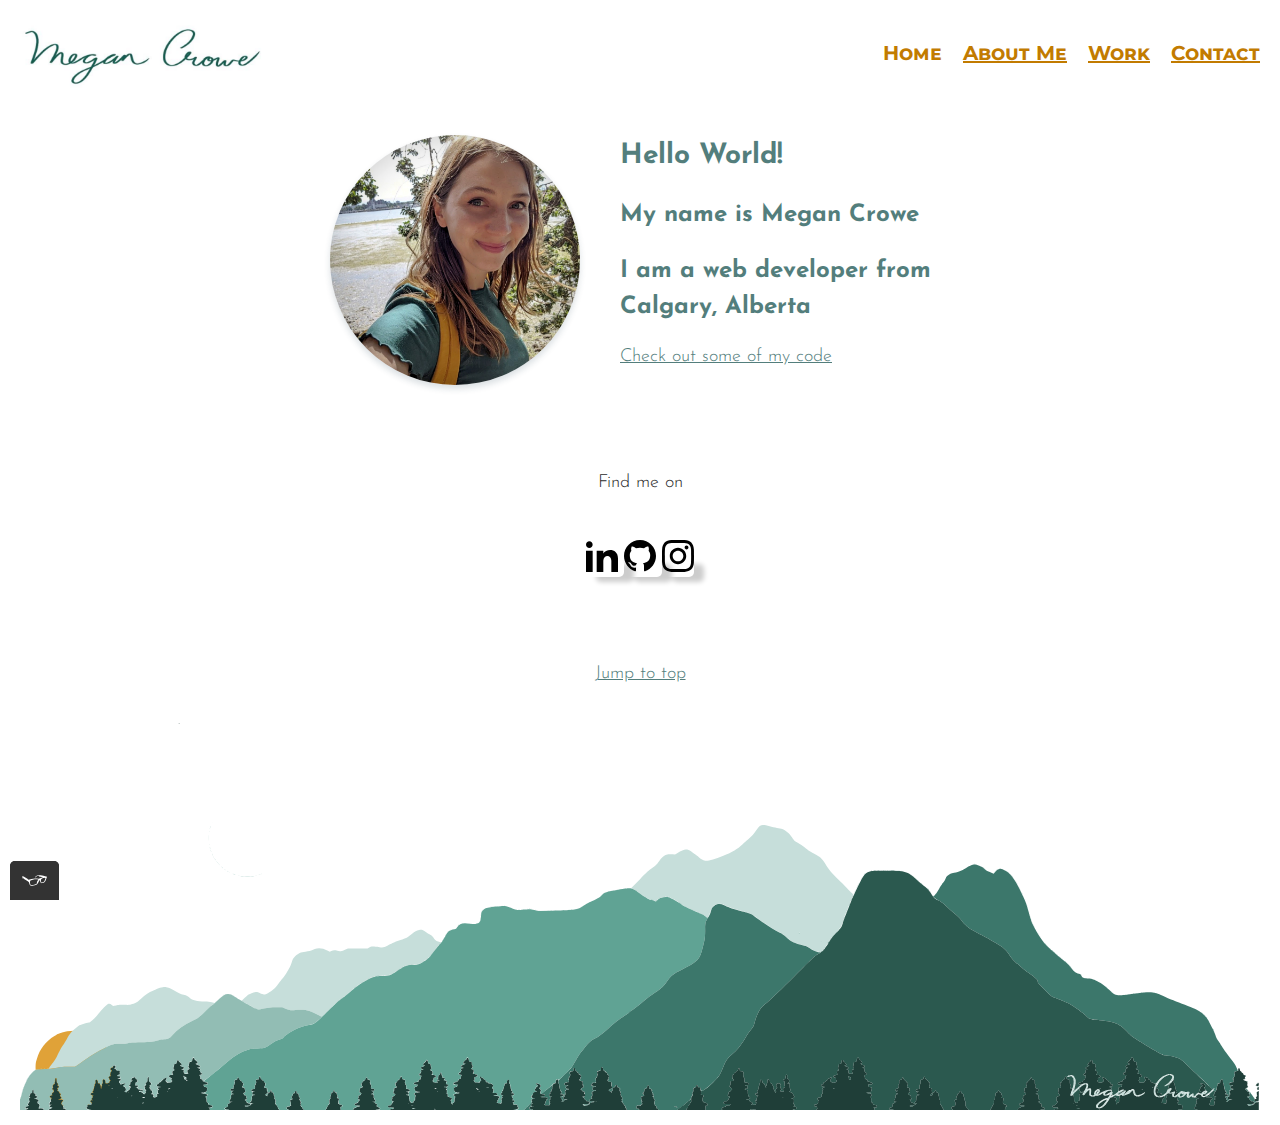
==== commit 4c66759e: "Add developer's notes to index page" ====
--- a/Intro to Frontend Development/index.html
+++ b/Intro to Frontend Development/index.html
@@ -2,7 +2,7 @@
 <html>
   <head>
     <meta charset="utf-8">
-    <title>Megan Crowe Home Page </title>
+    <title>Megan Crowe Home Page</title>
     <meta name="viewport" content="width=device-width, initial-scale=1">
     <link rel="shortcut icon" href="img\MC-favicon-32x32.png">
     <link rel="stylesheet" type="text/css" href="css/normalize.css">
@@ -13,7 +13,9 @@
   </head>
   <body>
     <header class="page-header">
+      <!-- Megan Crowe Logo -->
       <a href="index.html"><img src=img/Megan-Crowe-Logo.jpg class="page-header__item" alt="The logo of Megan Crowe, which is the words 'Megan Crowe' in cursive writing" height=70px #logo aria-hidden></a>
+      <!-- Navigation Bar -->
       <nav class="main-navigation page-header__item">
         <ul role="menubar" class="navigation-list">
           <li role ="presentation">
@@ -32,6 +34,7 @@
       </nav>	
     </header>
     <main class="profile">
+      <!-- Profile Photo and Introductory Statement-->
       <img src="img/Megan-Crowe.jpg" class="profile__portrait" height="250px" alt="A photograph of me smiling">
       <h1>Hello World!</h1>
       <h2>My name is Megan Crowe</h2>
--- a/Intro to Frontend Development/css/style.production.css
+++ b/Intro to Frontend Development/css/style.production.css
@@ -1,3 +1,10 @@
+/*
+* Prefixed by https://autoprefixer.github.io
+* PostCSS: v7.0.29,
+* Autoprefixer: v9.7.6
+* Browsers: last 4 version
+*/
+
 /*
 Colours used
 
@@ -11,17 +18,8 @@
 
 /***************** GENERAL RULES *****************/
 * {
-  box-sizing: border-box;
-}
-:root {
-  --primary-color: #537e7c;
-  --primary-color-darker: #276864;
-  --secondary-color: #c27b00;
-  --secondary-color-lighter: #df9920; 
-  --primary-color-text: #2b2b2b;
-  --font-weight-normal: 300; 
-  --font-weight-semi-bold: 700;
-  --font-weight-bold: 1,400;
+  -webkit-box-sizing: border-box;
+          box-sizing: border-box;
 }
 div {
   padding: 10px; /* adds 10px spacing inside the div*/
@@ -30,49 +28,55 @@
 body {
   background-color: white;
   font-family: 'Josefin Sans', sans-serif;
-  font-weight: var(--font-weight-normal);
+  font-weight: 300;
   font-size: 18px;
   line-height: 1.5;
-  color: var(--primary-color-text);
+  color: #2b2b2b;
 }
 header {
   background-color: white;
   font-family: Montserrat;
-  font-weight: var(--font-weight-semi-bold);
+  font-weight: 700;
   font-variant: small-caps;
   font-size: 20px;
   line-height: 1.3;
-  color: var(--primary-color);
+  color: #537e7c;
 }
 li {
   list-style-type: none;
 }
 h1 {
   font-size: 28px;
-  font-weight: var(--font-weight-semi-bold);
-  color: var(--primary-color);
+  font-weight: 700;
+  color: #537e7c;
 }
 h2 {font-size: 24px;
-  font-weight: var(--font-weight-semi-bold);
-  color: var(--primary-color);
+  font-weight: 700;
+  color: #537e7c;
 }
 h3 {font-size: 22px;
-  font-weight: var(--font-weight-semi-bold);
-  color: var(--primary-color);
+  font-weight: 700;
+  color: #537e7c;
 }
 
 
 /**************** WEBSITE HEADER *****************/
 .page-header {
+  display: -webkit-box;
+  display: -ms-flexbox;
   display: flex;
   width: 100%;
   padding: 20px;
 }
 .page-header__item {
-  flex: 0 1 200px;
+  -webkit-box-flex: 0;
+      -ms-flex: 0 1 200px;
+          flex: 0 1 200px;
 }
 .page-header__item:last-child {
-  flex-grow: 1;
+  -webkit-box-flex: 1;
+      -ms-flex-positive: 1;
+          flex-grow: 1;
   text-align: right;
 }
 .navigation-list li {
@@ -81,7 +85,7 @@
 }
 .navigation-list__item {
   text-decoration: underline;
-  color: var(--secondary-color)
+  color: #c27b00
 }
 .navigation-list__item--active {
   text-decoration: none;
@@ -94,8 +98,13 @@
 /**************** WEBSITE FOOTER *****************/
 .page-footer {
   clear: both;
+  display: -webkit-box;
+  display: -ms-flexbox;
   display: flex;
-  flex-direction: column;
+  -webkit-box-orient: vertical;
+  -webkit-box-direction: normal;
+      -ms-flex-direction: column;
+          flex-direction: column;
 }
 footer {
   text-align:center;
@@ -104,25 +113,30 @@
 
 /**************** LINKS RULES *****************/
 .standard-link {
-  color:var(--primary-color);
+  color:#537e7c;
 }
 .standard-link :visited {
-  color: var(--secondary-color);
+  color: #c27b00;
 }
 .standard-link:hover, .standard-link:focus {
   /* No underlining when hovering over a link */
   text-decoration: none
 }.standard-link:active {
   /* selected link */
-  color:var(--secondary-color);
+  color:#c27b00;
+}
+.social-media {
+  padding: 20px;
 }
 .social-media-link {
   text-decoration: none;
-  box-shadow: 0px 10px 5px 0px rgba(0, 0, 0, 0.2);
+  -webkit-box-shadow:10px 5px 5px rgba(0, 0, 0, 0.2);
+          box-shadow:10px 5px 5px rgba(0, 0, 0, 0.2);
   border-radius: 5px;
 }
 .social-media-link:hover, .social-media-link:focus {
-  box-shadow: none
+  -webkit-box-shadow: none;
+          box-shadow: none
 }
 
 
@@ -130,7 +144,8 @@
 .profile__portrait {
   float: left;
   border-radius: 50%;
-  box-shadow: 0 4px 6px 0 rgba(34, 60, 80, .16);
+  -webkit-box-shadow: 0 4px 6px 0 rgba(34, 60, 80, .16);
+          box-shadow: 0 4px 6px 0 rgba(34, 60, 80, .16);
   margin-left: 40px;
   margin-right: 40px;
   }
@@ -141,14 +156,14 @@
 
 
 /**************** BUTTON RULES *****************/
-button, .button {
+button {
   /* overrides browser defaults & resets the border */
   border: none;
   display: inline-block;
   /* button styling */
   font-family: Josefin Sans;
-  font-weight: var(--font-weight-bold);
-  background-color: var(--secondary-color-lighter);
+  font-weight: 1,400;
+  background-color: #df9920;
   color: black;	
   text-decoration: none;
   padding: 4px;
@@ -158,6 +173,29 @@
   /* creates a "shadow" at the bottom and right of the button*/
   border-bottom: 2px solid rgba(0, 0, 0, 0.3);
   border-right: 1px solid rgba(0, 0, 0, 0.2);
+  -webkit-transition: 0.5s opacity;
+  -o-transition: 0.5s opacity;
+  transition: 0.5s opacity;
+}
+.button {
+  /* overrides browser defaults & resets the border */
+  border: none;
+  display: inline-block;
+  /* button styling */
+  font-family: Josefin Sans;
+  font-weight: 1,400;
+  background-color: #df9920;
+  color: black;	
+  text-decoration: none;
+  padding: 4px;
+  padding-right: 6px;
+  padding-left: 6px;
+  border-radius: 3px;
+  /* creates a "shadow" at the bottom and right of the button*/
+  border-bottom: 2px solid rgba(0, 0, 0, 0.3);
+  border-right: 1px solid rgba(0, 0, 0, 0.2);
+  -webkit-transition: 0.5s opacity;
+  -o-transition: 0.5s opacity;
   transition: 0.5s opacity;
 }
 .cv-button {
@@ -166,8 +204,8 @@
   display: inline-block;
   /* button styling */
   font-family: Josefin Sans;
-  font-weight: var(--font-weight-bold);
-  background-color: var(--secondary-color-lighter); opacity: 0.9;
+  font-weight: 1,400;
+  background-color: #df9920; opacity: 0.9;
   color: black;	
   text-decoration: none;
   padding: 4px;
@@ -177,6 +215,8 @@
   /* creates a "shadow" at the bottom and right of the button*/
   border-bottom: 2px solid rgba(0, 0, 0, 0.3);
   border-right: 1px solid rgba(0, 0, 0, 0.2);
+  -webkit-transition: 0.5s opacity;
+  -o-transition: 0.5s opacity;
   transition: 0.5s opacity;  
 }
 button:hover, .button:hover, button:focus, .button:focus {
@@ -202,10 +242,10 @@
   padding: 20px;
 }
 .thead {
-  color: var(--primary-color);
+  color: #537e7c;
 }
 .td {
-  color: var(--primary-color-text);
+  color: #2b2b2b;
   padding: 10px;
 }
 
@@ -218,8 +258,10 @@
 }
  /* end grid fallback */
 .grid {
+  display: -ms-grid;
   display: grid; 
      /* grid-template-columns: 300px 300px 300px; fractions are better than pixels - they are responsive */
+  -ms-grid-columns: 1fr 20px 1fr 20px 1fr;
   grid-template-columns: 1fr 1fr 1fr;
   grid-gap: 20px;
   margin: 0;
@@ -250,6 +292,14 @@
   margin-right: auto;
   width: 100%;
 }
+@-webkit-keyframes color-change {
+  from {
+    fill: #edc655;
+  }
+  to {
+    fill: #f76414;
+  }
+}
 @keyframes color-change {
   from {
     fill: #edc655;
@@ -270,34 +320,62 @@
   }
 }
 .sun {
-  animation: 4s color-change infinite alternate linear;
+  -webkit-animation: 4s color-change infinite alternate linear;
+          animation: 4s color-change infinite alternate linear;
+}
+@-webkit-keyframes cloud-move {
+  from {
+    -webkit-transform: translate(0, 50px);
+            transform: translate(0, 50px);
+  }
+  to {
+    -webkit-transform: translate(200px, 50px);
+            transform: translate(200px, 50px);
+  }
 }
 @keyframes cloud-move {
   from {
-    transform: translate(0, 50px);
-  }
-  to {
-    transform: translate(200px, 50px);
+    -webkit-transform: translate(0, 50px);
+            transform: translate(0, 50px);
+  }
+  to {
+    -webkit-transform: translate(200px, 50px);
+            transform: translate(200px, 50px);
   }
 }
 .cloud-front {
-  animation: 30s cloud-move infinite alternate linear;
+  -webkit-animation: 30s cloud-move infinite alternate linear;
+          animation: 30s cloud-move infinite alternate linear;
+}
+@-webkit-keyframes cloud-move-reverse {
+  from {
+    -webkit-transform: translate(446px, 48px);
+            transform: translate(446px, 48px);
+  }
+  to {
+    -webkit-transform: translate(100px, 48px);
+            transform: translate(100px, 48px);
+  }
 }
 @keyframes cloud-move-reverse {
   from {
-    transform: translate(446px, 48px);
-  }
-  to {
-    transform: translate(100px, 48px);
+    -webkit-transform: translate(446px, 48px);
+            transform: translate(446px, 48px);
+  }
+  to {
+    -webkit-transform: translate(100px, 48px);
+            transform: translate(100px, 48px);
   }
 }
 .cloud-back {
-  animation: 20s cloud-move-reverse infinite alternate linear;
+  -webkit-animation: 20s cloud-move-reverse infinite alternate linear;
+          animation: 20s cloud-move-reverse infinite alternate linear;
 }
 
 /**************** MEDIA QUERIES *****************/
 @media all and (max-width: 500px) {
   .grid {
+    -ms-grid-columns: 1fr;
     grid-template-columns: 1fr;
   }
   #logo {
@@ -308,6 +386,7 @@
 }
 @media all and (min-width: 500px) and (max-width: 750px) {
   .grid {
+    -ms-grid-columns: 1fr 20px 1fr;
     grid-template-columns: 1fr 1fr;
   }
 }
@@ -325,5 +404,4 @@
   h2 {
     font-size: 20px;
   }
-}
-
+}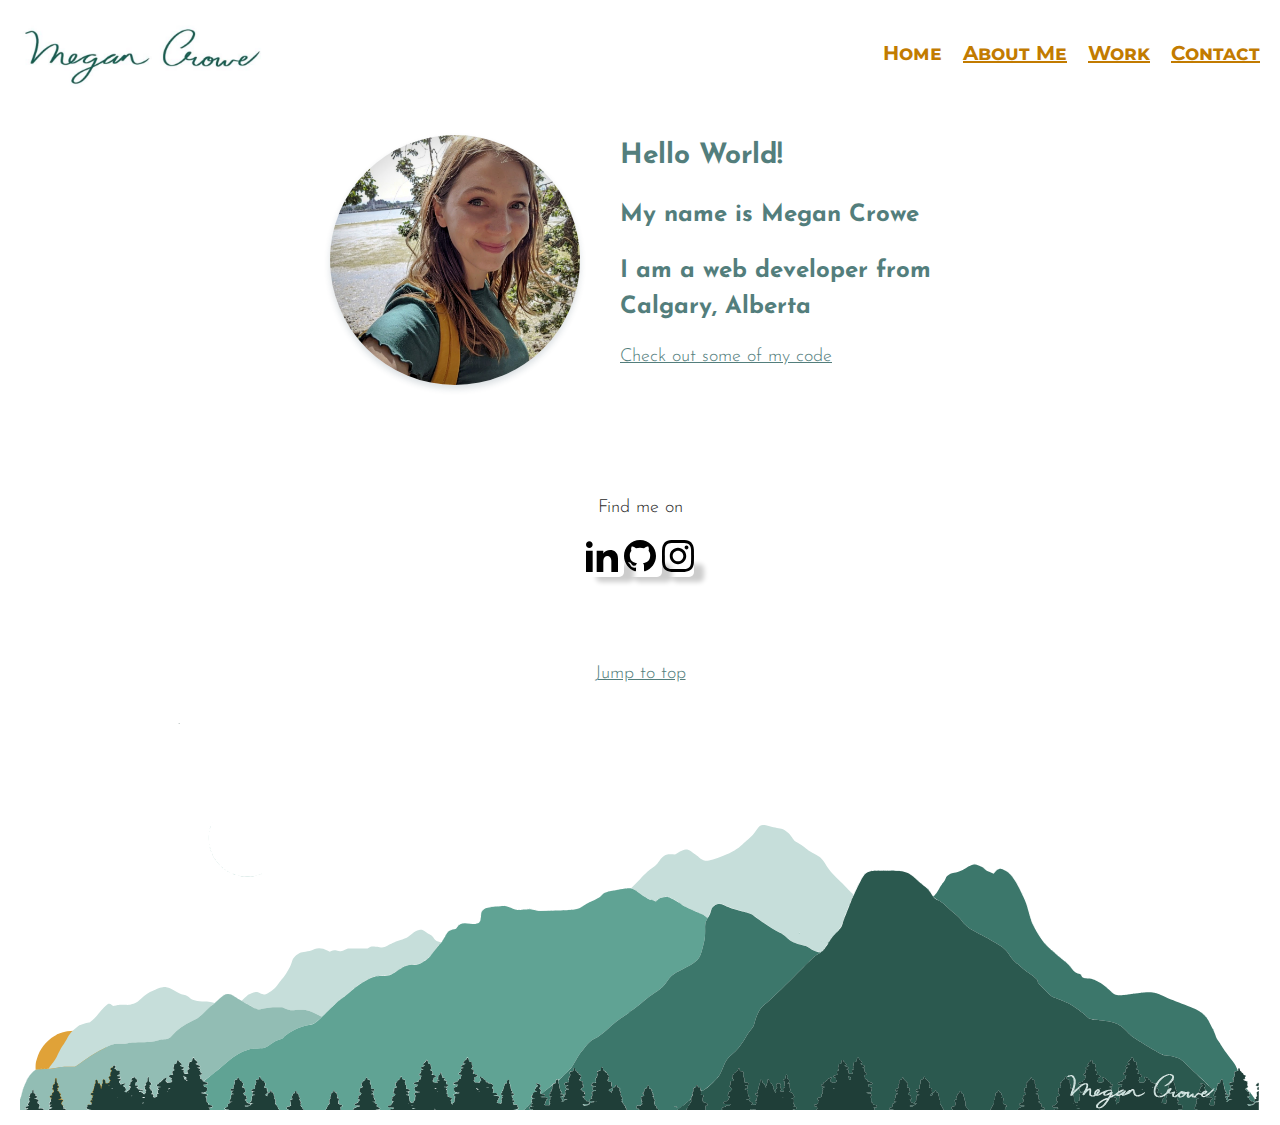
==== commit efab4194: "Small fixes to index page" ====
--- a/Intro to Frontend Development/index.html
+++ b/Intro to Frontend Development/index.html
@@ -1,20 +1,20 @@
 <!doctype html>
-<html>
+<html lang="en">
   <head>
     <meta charset="utf-8">
     <title>Megan Crowe Home Page</title>
     <meta name="viewport" content="width=device-width, initial-scale=1">
-    <link rel="shortcut icon" href="img\MC-favicon-32x32.png">
+    <link rel="shortcut icon" href="img/MC-favicon-32x32.png">
     <link rel="stylesheet" type="text/css" href="css/normalize.css">
     <link href="https://fonts.googleapis.com/css2?family=Cormorant:ital,wght@0,400;0,700;1,400;1,700&display=swap" rel="stylesheet">
-    <link href="https://fonts.googleapis.com/css?family=Josefin+Sans:300,700, 1,400&display=swap" rel="stylesheet">
+    <link href="https://fonts.googleapis.com/css?family=Josefin+Sans:300,700,1,400&display=swap" rel="stylesheet">
     <link href="https://fonts.googleapis.com/css2?family=Montserrat:ital,wght@0,300;0,400;0,700;0,900;1,400;1,700&display=swap" rel="stylesheet">
     <link rel="stylesheet" type="text/css" href="css/style.production.css">
   </head>
   <body>
     <header class="page-header">
       <!-- Megan Crowe Logo -->
-      <a href="index.html"><img src=img/Megan-Crowe-Logo.jpg class="page-header__item" alt="The logo of Megan Crowe, which is the words 'Megan Crowe' in cursive writing" height=70px #logo aria-hidden></a>
+      <a href="index.html"><img src=img/Megan-Crowe-Logo.jpg class="page-header__item" alt="The logo of Megan Crowe, which is the words 'Megan Crowe' in cursive writing" height=70 id="logo" aria-hidden="true"></a>
       <!-- Navigation Bar -->
       <nav class="main-navigation page-header__item">
         <ul role="menubar" class="navigation-list">
@@ -35,36 +35,35 @@
     </header>
     <main class="profile">
       <!-- Profile Photo and Introductory Statement-->
-      <img src="img/Megan-Crowe.jpg" class="profile__portrait" height="250px" alt="A photograph of me smiling">
+      <img src="img/Megan-Crowe.jpg" class="profile__portrait" height="250" alt="A photograph of me smiling">
       <h1>Hello World!</h1>
       <h2>My name is Megan Crowe</h2>
       <h2>I am a web developer from Calgary, Alberta</h2>
-      <a href=portfolio.html class="standard-link" target="_blank">Check out some of my code</a>
+      <a href=work.html class="standard-link" target="_blank">Check out some of my code</a>
     </main>
     <br>
     <br>
     <br>
-    <footer class="page-footer" flex-direction="column">
-      <p>Find me on</p>
+    <footer class="page-footer">
       <div class="social-media">
+        <p>Find me on</p>        
         <a href="https://www.linkedin.com/in/crowemegan/" class="social-media-link" target="_blank">
-          <img src="img\linkedin.svg" alt="LinkedIn Logo" height="32px" width="32px">
+          <img src="img/linkedin.svg" alt="LinkedIn Logo" height="32" width="32">
         </a>
         <a href="https://github.com/megancrowe" class="social-media-link" target="_blank">
-          <img src="img\github.svg" height="32px" width="32px" alt="Github Logo">
+          <img src="img/github.svg" height="32" width="32" alt="Github Logo">
         </a>
         <a href="https://www.instagram.com/instafroglet/" class="social-media-link" target="_blank">
-          <img src="img\instagram.svg" alt="Instagram Logo" height="32px" width="32px">
+          <img src="img/instagram.svg" alt="Instagram Logo" height="32" width="32">
         </a>
       </div>  		
       <br>	
       <br>		
-      <a href="#top"class="standard-link">Jump to top</a> 
+      <a href="#top" class="standard-link">Jump to top</a> 
     </footer>
     <div>
       <svg id="mountains-with-sun" xmlns="http://www.w3.org/2000/svg" xmlns:xlink="http://www.w3.org/1999/xlink" viewBox="0 0 2626.909200 861.818180" shape-rendering="geometricPrecision" text-rendering="geometricPrecision"><style><![CDATA[#mountains-with-sun-sun_to {animation: mountains-with-sun-sun_to__to 10000ms linear 1 normal forwards}@keyframes mountains-with-sun-sun_to__to { 0% {offset-distance: 0%} 0.100000% {offset-distance: 0%} 10.100000% {offset-distance: 11.111111%} 20% {offset-distance: 22.222222%} 30% {offset-distance: 33.333333%} 41% {offset-distance: 44.444444%} 55% {offset-distance: 55.555556%} 68% {offset-distance: 66.666667%} 80% {offset-distance: 77.777778%} 90% {offset-distance: 88.888889%} 100% {offset-distance: 100%} }]]></style><g id="mountains-with-sun-g42"><g id="mountains-with-sun-layer1"><g id="mountains-with-sun-sun_to" style="offset-path:path('M114.803737,775.715033C115.804197,688.686116,221.567788,505.380529,270.972274,453.473633Q379.676045,322.646182,476.027737,278.563821Q670.529604,172.840528,779.922186,152.231770Q1013.874002,98.377020,1083.411462,97.791326Q1292.741749,76.147522,1370.060751,89.737099Q1667.626464,113.816115,1726.967334,145.383824Q1983.083691,217.100746,2046.020188,266.646586Q2304.680109,439.072380,2336.464694,499.002191L2536.910387,742.940744');offset-rotate:0deg"><path id="mountains-with-sun-sun" d="M434.751950,255.857420C425.051450,255.869220,415.239860,257.144460,407.783200,259.583980C407.833100,259.967440,407.536750,260.182060,406.550780,260.052730C406.497980,260.045730,406.491180,260.044730,406.445310,260.039030C405.405990,260.413730,404.416030,260.810870,403.490230,261.234350C401.229110,262.268590,399.163320,263.115200,398.898440,263.115200C398.633560,263.115200,396.116840,264.480850,393.306640,266.150360C374.649090,277.234610,361.667640,292.848480,355.357790,313.762420C352.959130,321.713810,352.189900,322.386910,352.209700,337.205430L354.177730,352.205050L355.962860,360.568330C357.429790,365.168330,359.652680,370.896850,360.902310,373.296850C374.316210,399.059120,396.862100,414.896040,424.513640,417.978490C431.534990,418.761190,443.647540,418.261900,450.953090,416.888640C466.262740,414.010810,480.488620,406.211490,492.544890,394.085910C502.510100,384.063420,509.428060,371.919260,512.968720,358.589810C512.687890,357.894290,512.561510,357.435500,513.298800,357.363250C514.903240,350.909030,515.725020,344.188620,515.705050,337.296850C515.677250,327.683840,515.235600,324.411490,512.626920,314.494110C509.930770,304.244120,505.218100,295.240780,497.144500,284.910130C488.864480,274.315350,473.607000,263.850100,459.687470,259.218720C452.845330,256.942170,443.850730,255.846360,434.751920,255.857390Z" transform="rotate(-0.974980) translate(-433.957031,-337.103516)" fill="rgb(224,162,56)" stroke="none" stroke-width="0.727273"/></g></g><g id="mountains-with-sun-g46" transform="matrix(1 0 0 1 -2.49706578254700 2.49706602096558)"><path id="mountains-with-sun-path60" d="M515.417970,211.117190C515.234030,211.115190,515.046370,211.138290,514.859380,211.156290C515.046550,211.219690,515.444830,211.344800,515.625000,211.408240C515.618000,211.389340,515.609900,211.370840,515.603500,211.351640C515.594500,211.326040,515.574100,211.285340,515.556600,211.250080C515.509100,211.208980,515.459600,211.173380,515.417930,211.117270ZM407.746090,250.076170C407.678490,250.086270,407.610080,250.092470,407.542970,250.103570C407.536970,250.115670,407.534970,250.124670,407.529270,250.136770C407.564770,250.161370,407.631670,250.188370,407.660130,250.162170C407.693430,250.131470,407.713630,250.106570,407.746030,250.076270ZM407.195310,251.843750C407.020060,251.977710,406.822820,252.149900,406.597660,252.367190C406.539760,252.563710,406.525360,252.679690,406.572260,252.679690C406.648460,252.679690,406.891650,252.329480,407.195300,251.843750ZM559.054690,257.873050C559.003790,258.029660,558.951550,258.194090,558.882810,258.421880C558.966110,258.242440,559.041030,258.060770,559.091800,257.875000C559.079600,257.874110,559.066600,257.874400,559.054700,257.873000ZM1574.326200,258.599610C1571.658300,258.531910,1569.656100,258.958340,1568.185500,259.867190C1565.601900,261.463920,1561.413300,266.515290,1557.861300,272.316410C1554.426900,277.925670,1551.105300,281.565850,1543.449200,288.109380C1539.379100,291.587940,1533.757000,296.543150,1530.957000,299.121090C1519.128900,310.011200,1510.566800,315.099810,1488.673800,324.248050C1471.942000,331.239660,1456.792300,335.278870,1451.634800,334.123050C1446.160000,332.896130,1443.345800,331.422330,1438.664100,327.332030C1436.225900,325.201830,1432.430500,322.209050,1430.230500,320.681640C1428.030500,319.154240,1424.430500,316.503420,1422.230500,314.791020C1417.348200,310.990750,1415.195400,310.134770,1410.529300,310.134770C1406.568500,310.134770,1400.645300,312.743940,1392.277300,318.177730L1387.685500,321.160160L1382.230500,320.607420C1374.450500,319.818180,1371.664500,320.116840,1367.589800,322.181640C1362.606400,324.706940,1359.259200,327.920880,1354.259800,334.982420C1348.202100,343.538760,1347.153600,344.564800,1338.593800,350.308590C1332.252200,354.563830,1327.909600,358.525940,1312.982400,373.677730L1295.007800,391.923830L1299.355500,393.896480C1301.746600,394.981860,1307.053200,398.451030,1311.148400,401.605470C1320.889400,409.108800,1331.745700,415.430420,1336.406200,416.314450C1338.416300,416.695640,1341.695800,417.712080,1343.695300,418.572270L1347.332000,420.134770L1348.835900,418.220700C1351.111100,415.328160,1352.358700,414.197940,1354.490200,413.095700C1357.709000,411.431220,1365.225700,410.282790,1370.445300,410.656250C1374.839500,410.970650,1376.483800,411.596620,1385.886700,416.539060C1391.774000,419.633620,1398.334400,423.715520,1400.775400,425.802730C1406.045900,430.309450,1417.108200,435.665920,1439.951200,444.773440C1447.153600,447.645050,1451.945700,450.456320,1454.525400,453.322270C1455.287300,454.168830,1456.147000,454.861330,1456.435500,454.861330C1457.542800,454.861330,1462.122000,444.811160,1463.193400,440.029300C1464.129100,435.852850,1464.840900,434.475010,1467.455100,431.787110C1472.157700,426.952020,1475.380500,425.547010,1481.867200,425.503910C1486.768700,425.471410,1487.837400,425.737880,1492.412100,428.126950C1499.194500,431.668930,1510.318900,435.635340,1519.685500,437.853520C1523.885500,438.848150,1530.920300,440.784960,1535.320300,442.156250C1539.720300,443.527540,1544.630500,444.975610,1546.230500,445.375000C1548.160200,445.856660,1553.797200,449.595260,1562.972700,456.480470C1579.483200,468.869880,1596.858900,479.999590,1608.644500,485.734380C1615.991300,489.309210,1618.215100,490.833770,1623.945300,496.218750C1633.278400,504.989590,1642.587200,509.515530,1657.789100,512.675780C1664.576600,514.086810,1668.547300,515.844240,1674.957000,520.269530C1680.908700,524.378550,1684.241400,525.895860,1690.230500,527.228520C1692.630500,527.762550,1694.852800,528.226010,1695.169900,528.257810C1696.492600,528.390450,1703.125700,521.257320,1706.900400,515.642580C1709.132200,512.322680,1710.957000,509.423120,1710.957000,509.197270C1710.957000,508.971420,1710.385500,508.663130,1709.685500,508.513670C1708.705200,508.304380,1708.947100,507.959150,1710.738300,507.007810C1712.103100,506.282940,1714.627600,503.443060,1716.849600,500.134770C1718.932100,497.034240,1724.266700,490.797030,1728.705100,486.275390C1738.016400,476.789490,1739.427400,474.676360,1741.416000,467.224610C1742.216600,464.224610,1743.668000,459.969530,1744.640600,457.769530C1745.613100,455.569530,1747.291300,451.479690,1748.371100,448.679690C1750.546300,443.039620,1751.031700,441.844500,1752.642600,438.134770C1753.250600,436.734770,1754.294800,434.116410,1754.964800,432.316410C1755.634900,430.516410,1756.455400,428.387890,1756.787100,427.587890C1757.118900,426.787890,1757.957200,424.498050,1758.650400,422.498050C1759.343600,420.498050,1760.794700,416.893720,1761.875000,414.490230C1762.955300,412.086730,1764.094800,409.305090,1764.406200,408.308590C1764.717800,407.312090,1765.212600,406.334770,1765.507800,406.134770C1766.319900,405.584400,1771.460900,395.122970,1771.097700,394.759770C1770.923500,394.585680,1769.591400,396.948550,1768.136700,400.011720L1765.492200,405.582030L1762.117200,402.470700C1760.260800,400.759550,1755.763400,396.166600,1752.123000,392.265620C1748.482500,388.364670,1742.557000,382.464610,1738.957000,379.152340C1724.373300,365.734190,1713.532300,353.547140,1708.464800,344.876950C1700.985700,332.080770,1696.581600,327.344970,1687.443400,322.275390C1673.238600,314.395060,1669.456000,311.937410,1662.593800,306.119140C1657.984000,302.211410,1652.791300,298.644060,1648.412100,296.376950C1640.796000,292.434140,1639.924400,291.638580,1635.363300,284.484380C1630.481200,276.826590,1621.596800,269.275520,1614.726600,266.943360C1612.799500,266.289180,1607.797200,265.273150,1603.611300,264.685550C1599.425400,264.097950,1592.494000,262.587220,1588.207000,261.328120C1582.287800,259.589720,1577.756300,258.686600,1574.326200,258.599610ZM404.046880,260.792970C403.771630,260.890070,403.506930,260.963340,403.255860,261.009770C402.840360,262.495110,402.457530,263.987500,402.289060,265.042970L402.291060,265.042970C402.067530,266.442970,402.042420,267.261330,402.236360,266.861330C402.572630,266.168230,403.362860,263.404720,404.046910,260.792970ZM400.751950,271.197270C400.620410,271.148270,400.527340,271.564450,400.527340,272.314450C400.527340,273.314440,400.692770,273.724610,400.894530,273.224610C401.096280,272.724610,401.096280,271.906250,400.894530,271.406250C400.844130,271.281250,400.795830,271.213600,400.751950,271.197270ZM562.742190,274.779300C562.741510,274.812800,562.737190,274.826500,562.736190,274.861300C562.729190,275.423980,562.760790,275.833310,562.814290,276.076140C562.814410,275.677720,562.814280,275.279330,562.814290,274.880830C562.789990,274.847130,562.766290,274.813030,562.741990,274.779270ZM400.105470,278.902340C400.027270,279.050320,399.974610,281.418750,399.974610,285.406250C399.974610,291.206250,400.086560,293.579690,400.224610,290.679690C400.362660,287.779690,400.362660,283.032810,400.224610,280.132810C400.181510,279.226560,400.141010,278.835080,400.105470,278.902340ZM400.724610,298.347660C400.630510,298.398360,400.563940,298.837890,400.554690,299.587890C400.539890,300.787860,400.689450,301.367380,400.888670,300.875000C401.087940,300.382610,401.099810,299.400970,400.916070,298.693360C400.846970,298.428000,400.781110,298.317210,400.724660,298.347660ZM402.179690,305.263670C402.152990,305.257670,402.128890,305.265670,402.107390,305.287070C401.935960,305.458510,402.013690,306.469290,402.281220,307.535120C402.548720,308.600940,402.908620,309.333500,403.080050,309.162070C403.251480,308.990640,403.173750,307.977900,402.906220,306.912070C402.672160,305.979480,402.366900,305.303430,402.179660,305.263630ZM403.404300,310.466800C403.387000,310.480700,403.376600,310.515300,403.373100,310.570310C403.344900,311.010620,403.686610,312.419110,404.132860,313.699220C404.579110,314.979330,405.071270,315.899470,405.226610,315.744140C405.381950,315.588790,405.040250,314.180310,404.466850,312.615230C403.965110,311.245790,403.525290,310.369360,403.404350,310.466800ZM406.587890,318.861330C406.404630,318.861330,406.797670,320.001500,407.462890,321.396480C408.128110,322.791460,408.801170,323.804280,408.958980,323.646480C409.291670,323.313780,407.085530,318.861330,406.587890,318.861330ZM409.451170,324.679690C409.251170,324.679690,409.439070,325.332810,409.867190,326.132810C410.295340,326.932810,410.807810,327.587890,411.007810,327.587890C411.207810,327.587890,411.021910,326.932810,410.593750,326.132810C410.165600,325.332810,409.651170,324.679690,409.451170,324.679690ZM411.484380,328.410160C411.460680,328.457460,411.706620,328.896720,412.205080,329.769530C412.776170,330.769530,413.484590,331.996090,413.779300,332.496090C414.074010,332.996090,414.471640,333.406250,414.662110,333.406250C415.138930,333.406250,413.865870,331.166120,412.388670,329.406250C411.802580,328.708000,411.508110,328.362890,411.484380,328.410160ZM415.064450,334.132810C414.682210,334.132810,416.562520,336.366950,420.726560,340.861330C424.881590,345.345980,424.095870,343.946570,419.603520,338.861330C417.306660,336.261330,415.263140,334.132810,415.064450,334.132810ZM2022.142600,340.771480C2021.747100,340.766480,2021.324600,340.810180,2020.970700,340.902340C2020.263200,341.086730,2020.667200,341.248870,2021.867200,341.263670C2023.066800,341.278470,2023.644700,341.128910,2023.152300,340.929690C2022.906100,340.830090,2022.538000,340.776370,2022.142600,340.771480ZM425.503910,345.406250L427.638670,347.769530C428.813510,349.069530,429.876790,350.132810,430.001950,350.132810C430.563810,350.132810,430.070450,349.534080,427.867190,347.542970ZM2041.503900,349.042970L2043.265600,351.042970C2044.913500,352.912280,2045.503900,353.375070,2045.503900,352.804690C2045.503900,352.674420,2044.603900,351.774420,2043.503900,350.804690ZM2074.533200,350.222660C2074.280600,350.212260,2073.993000,350.258260,2073.730500,350.363280C2073.150300,350.595440,2073.322600,350.767830,2074.169900,350.802730C2074.936500,350.834330,2075.366700,350.663500,2075.125000,350.421880C2075.004200,350.301040,2074.785800,350.233060,2074.533200,350.222660ZM2078.896500,350.222660C2078.643800,350.212260,2078.356100,350.258260,2078.093800,350.363280C2077.513600,350.595440,2077.685900,350.767830,2078.533200,350.802730C2079.299800,350.834330,2079.729900,350.663500,2079.488300,350.421880C2079.367400,350.301040,2079.149100,350.233060,2078.896500,350.222660ZM432.373050,351.308590C432.126630,351.294990,432.523120,351.753280,433.503910,352.587890C434.703910,353.609030,435.806110,354.456300,435.955080,354.470700C436.668560,354.539600,434.169060,352.146480,432.835940,351.484380C432.609020,351.371670,432.455180,351.313120,432.373050,351.308590ZM2070.009800,352.314450C2069.809800,352.314450,2067.946300,354.279690,2065.867200,356.679690C2063.788100,359.079690,2062.249200,361.042970,2062.449200,361.042970C2062.649200,361.042970,2064.514700,359.079690,2066.593800,356.679690C2068.672800,354.279690,2070.209800,352.314450,2070.009800,352.314450ZM1847.685500,353.853520C1845.774200,353.853520,1843.862100,353.888020,1842.412100,353.957030C1839.512100,354.095080,1841.885500,354.208980,1847.685500,354.208980C1853.485500,354.208980,1855.857000,354.095080,1852.957000,353.957030C1851.507000,353.888030,1849.596900,353.853520,1847.685500,353.853520ZM1820.681600,353.857520C1820.154400,353.854520,1819.600800,353.895520,1819.148400,353.982520C1818.243700,354.156480,1818.812100,354.306550,1820.412100,354.314550C1822.011900,354.322550,1822.751900,354.180180,1822.056600,353.998150C1821.709000,353.907150,1821.208900,353.860190,1820.681600,353.857520ZM1808.412100,353.859520C1807.950700,353.859520,1807.488700,353.904820,1807.138700,353.996230C1806.438700,354.179160,1807.012100,354.328280,1808.412100,354.328260C1809.812100,354.328270,1810.385500,354.179160,1809.685500,353.996230C1809.335500,353.904730,1808.873500,353.859490,1808.412100,353.859520ZM1862.957000,354.586080C1862.495700,354.586080,1862.035500,354.631380,1861.685500,354.722800C1860.985500,354.905730,1861.557000,355.056780,1862.957000,355.056780C1864.357000,355.056780,1864.930500,354.905730,1864.230500,354.722800C1863.880500,354.631300,1863.418400,354.586080,1862.957000,354.586080ZM1830.142600,354.590080C1829.747100,354.585080,1829.324600,354.628780,1828.970700,354.720940C1828.263200,354.905330,1828.667200,355.067470,1829.867200,355.082270C1831.066800,355.097070,1831.644700,354.947510,1831.152300,354.748290C1830.906100,354.648690,1830.538000,354.594970,1830.142600,354.590080ZM1868.048800,355.318600C1867.719300,355.318600,1867.388700,355.370100,1867.138700,355.470940C1866.638700,355.672690,1867.048700,355.836180,1868.048800,355.836180C1869.048900,355.836180,1869.457000,355.672690,1868.957000,355.470940C1868.707000,355.370060,1868.378400,355.318600,1868.048800,355.318600ZM438.292970,355.414300C438.263770,355.458200,438.601470,355.732580,439.279300,356.275630C440.763120,357.464420,441.138670,357.625120,441.138670,357.068600C441.138670,356.882670,440.403910,356.373880,439.503910,355.937740C438.718220,355.557000,438.322160,355.370370,438.292970,355.414300ZM2089.423800,355.498300C2089.234900,355.475500,2089.614500,355.812760,2090.593800,356.613530C2092.629800,358.279010,2093.070500,358.472520,2092.414100,357.410410C2092.168200,357.012570,2091.248800,356.335500,2090.371100,355.906500C2089.855500,355.654510,2089.537200,355.511950,2089.423800,355.498300ZM1872.351600,356.041270C1872.098900,356.030870,1871.811400,356.076870,1871.548800,356.181890C1870.968700,356.414050,1871.141000,356.586440,1871.988300,356.621340C1872.754900,356.652940,1873.185100,356.482150,1872.943400,356.240480C1872.822500,356.119660,1872.604200,356.051670,1872.351600,356.041270ZM442.291020,357.736580C442.122710,357.770580,442.093120,357.910930,442.236320,358.142830C442.480700,358.538250,442.986880,358.861580,443.363270,358.861580C444.409400,358.861580,444.179850,358.339210,442.919910,357.855720C442.758120,357.793620,442.618290,357.755580,442.503900,357.738530C442.418100,357.725730,442.347110,357.726030,442.291010,357.736530ZM2093.138700,357.769780L2097.480500,362.314700C2101.512800,366.537040,2102.230500,367.193890,2102.230500,366.656500C2102.230500,366.543980,2100.185500,364.499060,2097.685500,362.111580ZM1792.048800,359.224860L1789.685500,361.361580C1788.385500,362.536410,1787.320300,363.599700,1787.320300,363.724860C1787.320300,364.286730,1787.920900,363.791360,1789.912100,361.588140ZM449.468750,361.299080C449.401150,361.301080,449.354720,361.311580,449.333980,361.332280C449.176810,361.489450,450.460540,362.116730,452.185550,362.726810C455.585290,363.929210,456.412110,364.111910,456.412110,363.656500C456.412110,363.243290,450.483310,361.270620,449.468750,361.299080ZM512.048830,361.793220C511.648830,361.793220,510.830470,362.108590,510.230470,362.496340C509.630470,362.884090,509.467190,363.201420,509.867190,363.201420C510.267190,363.201420,511.085550,362.884090,511.685550,362.496340C512.285550,362.108590,512.448830,361.793220,512.048830,361.793220ZM1888.412100,363.224860C1888.375100,363.262360,1888.594600,363.556310,1889.046900,364.133060C1889.596000,364.833060,1890.167400,365.406500,1890.318400,365.406500C1890.917000,365.406500,1890.531700,364.809710,1889.320300,363.859630C1888.743500,363.407310,1888.449600,363.187320,1888.412100,363.224860ZM508.048830,363.287360C507.448830,363.265360,506.467190,363.563670,505.867190,363.951420C504.537750,364.810570,505.686210,364.810570,507.685550,363.951420C508.644630,363.539290,508.768140,363.313660,508.048830,363.287360ZM463.685550,365.500000C463.356000,365.500000,463.025390,365.551500,462.775390,365.652340C462.275390,365.854100,462.685590,366.019530,463.685550,366.019530C464.685540,366.019530,465.093750,365.854100,464.593750,365.652340C464.343750,365.551470,464.015090,365.500000,463.685550,365.500000ZM500.048830,365.500000C499.719280,365.500000,499.388670,365.551500,499.138670,365.652340C498.638670,365.854100,499.048870,366.019530,500.048830,366.019530C501.048820,366.019530,501.457030,365.854100,500.957030,365.652340C500.707030,365.551470,500.378380,365.500000,500.048830,365.500000ZM1891.685500,365.769530L1896.371100,370.658200C1898.948700,373.347160,1901.211400,375.394140,1901.400400,375.205080C1901.589800,375.016020,1901.605200,374.777730,1901.423400,374.677730C1901.246800,374.577730,1898.984200,372.532710,1896.394100,370.132810ZM466.710940,366.304690C466.138450,366.291290,465.849070,366.348990,465.980470,366.482420C466.243250,366.749290,468.698340,367.250540,471.435550,367.595700C477.064060,368.305450,491.838320,367.860090,495.685550,366.865230C497.602710,366.369460,497.153750,366.324110,493.867190,366.677730C487.954150,367.313930,473.606860,367.243490,469.138670,366.556640C468.138670,366.402910,467.283430,366.318060,466.710940,366.304690ZM1785.621100,366.861330C1785.147900,366.861330,1780.775400,373.773450,1780.775400,374.521480C1780.775400,374.864770,1781.693400,373.690420,1782.814500,371.912110C1785.847900,367.100690,1785.980300,366.861330,1785.621100,366.861330ZM2101.867200,367.224610L2103.252000,368.861330C2104.013900,369.761330,2104.750700,370.496090,2104.888700,370.496090C2105.470700,370.496090,2105.041600,369.911240,2103.503900,368.609380ZM2107.107400,373.660160C2106.861400,373.614360,2107.091400,374.216670,2107.693400,375.134770C2108.380900,376.184010,2109.079900,377.042970,2109.248000,377.042970C2109.774100,377.042970,2108.081800,374.239580,2107.242200,373.720700C2107.187200,373.686800,2107.142200,373.666700,2107.107400,373.660200ZM1901.867200,375.224610L1903.628900,377.224610C1905.276900,379.093910,1905.867200,379.556710,1905.867200,378.986330C1905.867200,378.856060,1904.967200,377.956060,1903.867200,376.986330ZM2109.816400,377.769530C2109.616400,377.769530,2109.802400,378.424610,2110.230500,379.224610C2110.658600,380.024610,2111.173000,380.677730,2111.373000,380.677730C2111.573000,380.677730,2111.385000,380.024610,2110.957000,379.224610C2110.528900,378.424610,2110.016400,377.769530,2109.816400,377.769530ZM1906.957000,379.587890L1908.343800,381.224610C1909.105500,382.124610,1909.840500,382.861330,1909.978500,382.861330C1910.560500,382.861330,1910.131500,382.274630,1908.593800,380.972660ZM1778.246100,379.951170C1777.841100,379.951170,1772.048800,391.265730,1772.048800,392.056640C1772.048800,392.332210,1772.174500,392.420570,1772.328100,392.253910C1773.009700,391.513820,1778.571700,379.951170,1778.246100,379.951170ZM2111.998000,381.406250C2111.798000,381.406250,2111.984000,382.061330,2112.412100,382.861330C2112.840200,383.661330,2113.354700,384.314450,2113.554700,384.314450C2113.754700,384.314450,2113.566700,383.661330,2113.138700,382.861330C2112.710500,382.061330,2112.198000,381.406250,2111.998000,381.406250ZM1912.412100,384.314450C1912.375100,384.351950,1912.594600,384.647860,1913.046900,385.224610C1913.596000,385.924610,1914.167400,386.496090,1914.318400,386.496090C1914.917000,386.496090,1914.531700,385.899310,1913.320300,384.949220C1912.743500,384.496900,1912.449600,384.276910,1912.412100,384.314450ZM2114.955100,386.496090C2114.762500,386.496090,2115.977500,389.265720,2117.656200,392.650390L2117.656200,392.652390C2119.335100,396.037370,2120.827100,398.688550,2120.970700,398.544970C2121.293900,398.221770,2115.439700,386.496140,2114.955100,386.496140ZM1920.775400,390.496090L1922.912100,392.861330C1924.903200,395.064590,1925.503900,395.557950,1925.503900,394.996090C1925.503900,394.870930,1924.438700,393.807640,1923.138700,392.632810ZM1283.234400,392.408200C1282.838900,392.403200,1282.416300,392.446900,1282.062500,392.539060C1281.355000,392.723450,1281.757000,392.885590,1282.957000,392.900390C1284.157500,392.915190,1284.736600,392.763680,1284.244100,392.564450C1283.998000,392.464850,1283.629800,392.413090,1283.234400,392.408200ZM1278.169900,393.132810C1277.917300,393.122410,1277.629700,393.168410,1277.367200,393.273440C1276.787000,393.505600,1276.959300,393.677990,1277.806600,393.712890C1278.573200,393.744490,1279.001400,393.571750,1278.759800,393.330080C1278.638900,393.209250,1278.422600,393.143220,1278.169900,393.132810ZM1273.806600,393.859380C1273.554000,393.848980,1273.266400,393.894980,1273.003900,394C1272.423700,394.232160,1272.596100,394.404550,1273.443400,394.439450C1274.210000,394.471050,1274.638200,394.298310,1274.396500,394.056640C1274.275600,393.935820,1274.059300,393.869770,1273.806600,393.859380ZM1269.443400,394.585940C1269.190700,394.575540,1268.901200,394.621540,1268.638700,394.726560C1268.058600,394.958720,1268.230900,395.131120,1269.078100,395.166020C1269.844800,395.197620,1270.274900,395.026820,1270.033200,394.785160C1269.912400,394.664330,1269.696000,394.596340,1269.443400,394.585940ZM1264.351600,395.314450C1264.098900,395.304050,1263.811300,395.350050,1263.548800,395.455080C1262.968700,395.687240,1263.141100,395.859630,1263.988300,395.894530C1264.754900,395.926130,1265.185000,395.753390,1264.943400,395.511720C1264.822500,395.390890,1264.604200,395.324860,1264.351600,395.314450ZM1259.988300,396.041020C1259.735600,396.030620,1259.448000,396.076620,1259.185500,396.181640C1258.605300,396.413800,1258.777700,396.586190,1259.625000,396.621090C1260.391600,396.652690,1260.819800,396.479950,1260.578100,396.238280C1260.457300,396.117460,1260.240900,396.051420,1259.988300,396.041020ZM1925.939500,396.164060C1925.755000,396.182260,1926.295300,397.088140,1927.275400,398.373050C1928.395400,399.841500,1929.459000,401.042970,1929.638700,401.042970C1930.143900,401.042970,1926.995600,396.788320,1926.064500,396.212890C1926.007500,396.177790,1925.965500,396.161490,1925.939500,396.164090ZM1255.625000,396.767580C1255.372400,396.757180,1255.082900,396.803180,1254.820300,396.908200C1254.240200,397.140360,1254.412500,397.312760,1255.259800,397.347660C1256.026400,397.379260,1256.456500,397.208460,1256.214800,396.966800C1256.094000,396.845970,1255.877600,396.777980,1255.625000,396.767580ZM1248.351600,398.222660C1248.098900,398.212260,1247.811300,398.258260,1247.548800,398.363280C1246.968700,398.595440,1247.141100,398.767830,1247.988300,398.802730C1248.754900,398.834330,1249.185000,398.663540,1248.943400,398.421880C1248.822500,398.301040,1248.604200,398.233060,1248.351600,398.222660ZM2121.269500,399.818360C2121.036100,399.706530,2121.498100,401.016120,2122.730500,403.552730C2123.605900,405.354650,2124.447400,406.704830,2124.599600,406.552730C2124.751600,406.400620,2124.049900,404.689120,2123.041000,402.750000C2122.053500,400.852040,2121.451100,399.905330,2121.269500,399.818360ZM1237.460900,401.769530C1237.260900,401.769530,1234.989000,403.896090,1232.412100,406.496090C1229.835300,409.096090,1227.889800,411.224610,1228.089800,411.224610C1228.289800,411.224610,1230.561800,409.096090,1233.138700,406.496090C1235.715600,403.896090,1237.660900,401.769530,1237.460900,401.769530ZM1938.230500,406.496090L1936.695300,407.791020C1935.212700,409.040460,1935.120900,409.026610,1933.935500,407.425780C1933.261300,406.514640,1932.938000,406.261330,1933.218800,406.861330C1933.499500,407.461330,1934.044900,408.361330,1934.431600,408.861330C1935.328200,410.020530,1935.220600,410.052260,1936.845700,408.132810ZM2125.771500,409.117190C2125.606300,409.058690,2125.667400,409.334600,2125.914100,409.982420C2126.187200,410.699670,2126.592500,411.104780,2126.816400,410.880860C2127.040300,410.656940,2126.817300,410.069510,2126.320300,409.576170C2126.051000,409.308830,2125.870600,409.152270,2125.771500,409.117190ZM1225.025400,412.912110C1224.803800,412.900310,1224.285500,413.085140,1223.685500,413.406250C1222.885500,413.834400,1222.230500,414.348830,1222.230500,414.548830C1222.230500,414.748830,1222.885500,414.560930,1223.685500,414.132810C1224.485500,413.704670,1225.138700,413.192190,1225.138700,412.992190C1225.138700,412.942190,1225.099700,412.916090,1225.025400,412.912090ZM2128.513700,415.019530C2128.346000,415.032730,2128.572700,415.870660,2129.257800,417.375000C2129.722800,418.395520,2130.240000,419.094060,2130.406200,418.927730C2130.572500,418.761410,2130.205100,417.697860,2129.589800,416.562500C2129.013400,415.498810,2128.644100,415.009280,2128.513700,415.019530ZM2132.119100,423.603520C2132.065100,423.607520,2132.158100,423.923470,2132.357400,424.556640C2132.587600,425.289360,2132.803000,426.270990,2132.834000,426.738280C2132.876000,427.351470,2132.989800,427.342780,2133.248000,426.707080C2133.444800,426.222150,2133.230000,425.240510,2132.771500,424.525440C2132.375300,423.907530,2132.173600,423.599360,2132.119100,423.603570ZM1196.048800,427.224610C1196.010800,427.187110,1195.715400,427.407060,1195.138700,427.859380C1194.438700,428.408370,1193.867200,428.981790,1193.867200,429.132810C1193.867200,429.731390,1194.464000,429.344270,1195.414100,428.132810C1195.866400,427.556060,1196.086400,427.262150,1196.048800,427.224610ZM2133.572300,427.966800C2133.518300,427.970800,2133.613300,428.286750,2133.812500,428.919920C2134.042700,429.652630,2134.256100,430.634270,2134.287100,431.101560C2134.328100,431.714750,2134.444900,431.706070,2134.703100,431.070360C2134.899800,430.585430,2134.685100,429.603790,2134.226600,428.888720C2133.830400,428.270810,2133.626700,427.962640,2133.572300,427.966850ZM1021.408200,429.494140C1020.880900,429.491140,1020.327300,429.532140,1019.875000,429.619140C1018.970300,429.793090,1019.538700,429.943170,1021.138700,429.951170C1022.738600,429.959170,1023.480500,429.816800,1022.785200,429.634770C1022.437500,429.543770,1021.935500,429.496800,1021.408200,429.494140ZM1007.685500,430.228520C1007.356000,430.228520,1007.025400,430.278020,1006.775400,430.378910C1006.275400,430.580660,1006.685400,430.746090,1007.685500,430.746090C1008.685600,430.746090,1009.093800,430.580660,1008.593800,430.378910C1008.343800,430.278030,1008.015100,430.228520,1007.685500,430.228520ZM1001.867200,430.955080C1001.537600,430.955080,1001.207000,431.004580,1000.957000,431.105470C1000.457000,431.307220,1000.867000,431.472660,1001.867200,431.472660C1002.867300,431.472660,1003.275400,431.307220,1002.775400,431.105470C1002.525400,431.004590,1002.196700,430.955080,1001.867200,430.955080ZM996.775390,431.681640C996.445840,431.681640,996.117190,431.733140,995.867190,431.833980C995.367190,432.035730,995.775390,432.201170,996.775390,432.201170C997.775520,432.201170,998.185550,432.035730,997.685550,431.833980C997.435530,431.733110,997.104940,431.681640,996.775390,431.681640ZM992.351560,432.404300C992.098910,432.393900,991.811330,432.439900,991.548830,432.544920C990.968680,432.777080,991.141010,432.949360,991.988280,432.984380C992.754900,433.015980,993.185030,432.845180,992.943360,432.603520C992.822520,432.482690,992.604220,432.414700,992.351560,432.404300ZM2135.222700,432.566410C2135.112400,432.549710,2135.037500,432.816180,2135.015600,433.345700C2134.983600,434.112360,2135.154800,434.542450,2135.396500,434.300780C2135.637800,434.059120,2135.660400,433.431250,2135.455500,432.906250C2135.368500,432.688690,2135.289200,432.576420,2135.223100,432.566410ZM1083.988300,436.041020C1083.735600,436.030620,1083.448000,436.076620,1083.185500,436.181640C1082.605300,436.413800,1082.777700,436.586190,1083.625000,436.621090C1084.391600,436.652690,1084.819800,436.481900,1084.578100,436.240230C1084.457300,436.119400,1084.240900,436.051420,1083.988300,436.041020ZM1179.988300,436.041020C1179.735600,436.030620,1179.448000,436.076620,1179.185500,436.181640C1178.605300,436.413800,1178.777700,436.586190,1179.625000,436.621090C1180.391600,436.652690,1180.819800,436.481900,1180.578100,436.240230C1180.457300,436.119400,1180.240900,436.051420,1179.988300,436.041020ZM1074.593800,436.045020C1074.264000,436.045020,1073.935500,436.096520,1073.685500,436.197370C1073.185500,436.399120,1073.593500,436.564550,1074.593800,436.564550C1075.593700,436.564550,1076.003900,436.399120,1075.503900,436.197370C1075.253900,436.096490,1074.923300,436.045020,1074.593800,436.045020ZM982.593750,436.320410L980.527340,438.136820C979.390610,439.135380,978.123150,440.606350,977.710940,441.406350C976.921920,442.937460,976.969750,442.892600,980.417970,438.863380ZM1171.960900,436.771580C1171.565500,436.766580,1171.142900,436.810280,1170.789100,436.902440C1170.081500,437.086830,1170.485500,437.248970,1171.685500,437.263770C1172.886000,437.278570,1173.463100,437.129010,1172.970700,436.929790C1172.724500,436.830190,1172.356400,436.776480,1171.960900,436.771580ZM1070.230500,436.773580C1069.900900,436.773580,1069.570300,436.823080,1069.320300,436.923970C1068.820300,437.125720,1069.230300,437.291160,1070.230500,437.291160C1071.230600,437.291160,1071.638700,437.125720,1071.138700,436.923970C1070.888700,436.823090,1070.560000,436.773580,1070.230500,436.773580ZM1166.896500,437.496230C1166.643800,437.485830,1166.356300,437.531830,1166.093800,437.636860C1165.513100,437.869020,1165.685900,438.041410,1166.533200,438.076310C1167.299800,438.107910,1167.730000,437.935170,1167.488300,437.693500C1167.367400,437.572670,1167.149100,437.506640,1166.896500,437.496230ZM1063.597700,437.500230C1063.202200,437.495230,1062.779600,437.536930,1062.425800,437.629140C1061.718200,437.813530,1062.120300,437.977620,1063.320300,437.992420C1064.519900,438.007220,1065.099800,437.855700,1064.607400,437.656480C1064.361200,437.556880,1063.993100,437.505120,1063.597700,437.500230ZM2136.675800,437.658430C2136.566500,437.644630,2136.490200,437.908880,2136.468800,438.435780C2136.436800,439.202440,2136.608000,439.632600,2136.849600,439.390850C2137.090900,439.149210,2137.112500,438.521320,2136.906600,437.996320C2136.820600,437.779910,2136.744100,437.669450,2136.678100,437.658430ZM1091.988300,438.222890C1091.735600,438.212490,1091.448000,438.258490,1091.185500,438.363510C1090.605300,438.595670,1090.777700,438.768060,1091.625000,438.802960C1092.391600,438.834560,1092.819800,438.663730,1092.578100,438.422110C1092.457300,438.301270,1092.240900,438.233290,1091.988300,438.222890ZM1162.533200,438.222890C1162.280500,438.212490,1161.993000,438.258490,1161.730500,438.363510C1161.150400,438.595670,1161.322700,438.768060,1162.169900,438.802960C1162.936600,438.834560,1163.366700,438.663730,1163.125000,438.422110C1163.004100,438.301270,1162.785900,438.233290,1162.533200,438.222890ZM1145.867200,438.945540C1143.824000,438.945540,1141.780500,438.978940,1140.230500,439.047110C1137.130500,439.183430,1139.667200,439.295150,1145.867200,439.295150C1152.067200,439.295150,1154.603900,439.183430,1151.503900,439.047110C1149.953900,438.978910,1147.910400,438.945540,1145.867200,438.945540ZM1119.591800,439.672110C1118.932700,439.670110,1118.248100,439.709610,1117.695300,439.793200C1116.589900,439.960360,1117.320300,440.101650,1119.320300,440.107650C1121.320300,440.112650,1122.226500,439.975580,1121.332000,439.802960C1120.884800,439.716660,1120.250900,439.673900,1119.591800,439.672110ZM1100.048800,439.682110C1099.719300,439.682110,1099.388700,439.733610,1099.138700,439.834450C1098.638700,440.036210,1099.048700,440.201640,1100.048800,440.201640C1101.048900,440.201640,1101.457000,440.036210,1100.957000,439.834450C1100.707000,439.733580,1100.378400,439.682110,1100.048800,439.682110ZM2137.404300,440.566880C2137.294100,440.550180,2137.219100,440.816650,2137.197300,441.346170C2137.165300,442.112830,2137.338400,442.542920,2137.580100,442.301250C2137.821300,442.059590,2137.842000,441.431720,2137.637100,440.906720C2137.550100,440.689160,2137.470800,440.576890,2137.404700,440.566880ZM2138.130900,443.477030C2138.020600,443.460330,2137.945700,443.724850,2137.923800,444.254380C2137.891800,445.021040,2138.064900,445.451120,2138.306600,445.209450C2138.547900,444.967790,2138.569800,444.339920,2138.363600,443.814920C2138.276600,443.597360,2138.197300,443.487050,2138.131200,443.477030ZM2138.857400,447.111800C2138.748100,447.098000,2138.672200,447.364220,2138.650400,447.891090C2138.618400,448.657760,2138.790700,449.087830,2139.031200,448.846170C2139.272600,448.604500,2139.294300,447.976640,2139.088200,447.451640C2139.001200,447.235220,2138.925500,447.122820,2138.859700,447.111800ZM976.074220,447.998520C976.060720,447.987420,976.047520,447.990520,976.035120,448.008520C975.952720,448.128820,975.896910,448.883520,975.892540,450.133520C975.887540,452.133520,976.024650,453.037790,976.197230,452.143290C976.370120,451.248790,976.371240,449.614020,976.207230,448.508520C976.160230,448.197600,976.115030,448.032070,976.074420,447.998760ZM2139.634800,449.990700C2139.607800,449.984700,2139.583800,449.992700,2139.562800,450.014100C2139.391400,450.185530,2139.468800,451.198280,2139.736600,452.264100C2140.004100,453.329930,2140.364100,454.060530,2140.535500,453.889100C2140.707000,453.717670,2140.627500,452.706910,2140.359700,451.641050C2140.125600,450.708460,2139.822400,450.030460,2139.635100,449.990660ZM2141.621100,457.336410C2141.580100,457.349510,2141.555100,457.412910,2141.549100,457.529770C2141.524100,457.997060,2141.708000,458.911060,2141.957300,459.561020C2142.206800,460.210990,2142.540300,460.612790,2142.699500,460.453590C2142.858700,460.294420,2142.676500,459.378460,2142.293300,458.420390C2142.005800,457.701850,2141.744000,457.297130,2141.621400,457.336410ZM975.222660,458.021950C975.112410,458.005250,975.037520,458.271730,975.015620,458.801250C974.984020,459.567910,975.154810,459.996040,975.396480,459.754380C975.638270,459.512710,975.665190,458.886790,975.455080,458.361800C975.367980,458.144230,975.288800,458.031970,975.222660,458.021950ZM2143.824200,463.684060C2143.615900,463.623160,2143.700000,464.236340,2144.138700,465.379380C2144.388100,466.029350,2144.744400,466.406470,2144.931600,466.219220C2145.118900,466.031960,2144.921600,465.281250,2144.500000,464.551250C2144.178500,463.998380,2143.949200,463.720640,2143.824200,463.684060ZM937.806640,465.859850C937.553990,465.849450,937.266420,465.895450,937.003910,466.000470C936.423760,466.232630,936.596080,466.405020,937.443360,466.439920C938.209980,466.471520,938.638160,466.300730,938.396480,466.059060C938.275650,465.938240,938.059290,465.870230,937.806640,465.859850ZM947.261720,465.859850C947.009060,465.849450,946.719540,465.895450,946.457030,466.000470C945.876890,466.232630,946.049210,466.405020,946.896480,466.439920C947.663100,466.471520,948.093230,466.300730,947.851560,466.059060C947.730730,465.938240,947.514370,465.870230,947.261720,465.859850ZM951.625000,466.586410C951.372340,466.576010,951.082820,466.622010,950.820310,466.727030C950.240170,466.959190,950.412500,467.131590,951.259770,467.166490C952.026390,467.198090,952.456510,467.027290,952.214840,466.785630C952.094000,466.664800,951.877660,466.596810,951.625000,466.586410ZM969.078120,466.586410C968.825470,466.576010,968.537900,466.622010,968.275390,466.727030C967.695240,466.959190,967.867560,467.131590,968.714840,467.166490C969.481450,467.198090,969.911590,467.027290,969.669920,466.785630C969.549090,466.664800,969.330780,466.596810,969.078120,466.586410ZM2145.482400,467.225080C2145.282400,467.225080,2146.108800,469.188360,2147.320300,471.588360C2148.531800,473.988360,2149.686700,475.951640,2149.886700,475.951640C2150.086700,475.951640,2149.260300,473.988360,2148.048800,471.588360C2146.837400,469.188360,2145.682400,467.225080,2145.482400,467.225080ZM956.048830,467.318780C955.719280,467.318780,955.388670,467.370280,955.138670,467.471120C954.638670,467.672870,955.048870,467.836360,956.048830,467.836360C957.048830,467.836360,957.457030,467.672870,956.957030,467.471120C956.707030,467.370240,956.378380,467.318780,956.048830,467.318780ZM964.775390,467.318780C964.445850,467.318780,964.117190,467.370280,963.867190,467.471120C963.367190,467.672870,963.775390,467.836360,964.775390,467.836360C965.775380,467.836360,966.185550,467.672870,965.685550,467.471120C965.435550,467.370240,965.104940,467.318780,964.775390,467.318780ZM929.728520,469.406670C929.528520,469.406670,928.772830,470.061750,928.048830,470.861750C927.324830,471.661750,926.895700,472.314870,927.095700,472.314870C927.295700,472.314870,928.051390,471.661750,928.775390,470.861750C929.499390,470.061750,929.928520,469.406670,929.728520,469.406670ZM2151.269500,478.133230C2151.069500,478.133230,2151.257500,478.788310,2151.685500,479.588310C2152.113700,480.388310,2152.626200,481.043390,2152.826200,481.043390C2153.026200,481.043390,2152.840200,480.388310,2152.412100,479.588310C2151.983900,478.788310,2151.469500,478.133230,2151.269500,478.133230ZM917.443360,478.951590C917.190700,478.941190,916.901180,478.987190,916.638670,479.092220C916.058530,479.324380,916.230970,479.496770,917.078120,479.531670C917.844740,479.563270,918.274870,479.390530,918.033200,479.148860C917.912360,479.028030,917.696010,478.962000,917.443360,478.951590ZM914.230470,479.609800C913.830470,479.609800,913.012110,479.927120,912.412110,480.314870C911.812110,480.702620,911.648830,481.019950,912.048830,481.019950C912.448830,481.019950,913.267190,480.702620,913.867190,480.314870C914.467190,479.927120,914.630470,479.609800,914.230470,479.609800ZM849.080080,480.590260C848.061550,480.604660,846.964490,480.763590,845.625000,481.018000C839.974820,482.091120,836.320680,483.952000,830.617190,488.658620C821.076540,496.531690,817.863280,498.295240,806.080080,502.121510C799.963140,504.107810,792.420310,507.050280,789.320310,508.660580C786.220310,510.270890,781.242190,512.854110,778.255860,514.400810C771.679640,517.806770,768.784870,518.334830,761.785160,517.406670C746.684940,515.404380,743.336810,515.571640,738.943360,518.553150L736.291020,520.353940L715.443360,520.152760L694.593750,519.951590L687.271480,523.043390C679.172840,526.462050,678.190300,526.594320,672.412110,525.043390C667.018510,523.595690,663.214300,523.702610,659.455080,525.408620L656.314450,526.832450L652.181640,524.748470C641.165110,519.193130,632.111550,518.094870,624.412110,521.377370C615.238000,525.288570,611.613930,526.303400,604.775390,526.879330C594.561840,527.739500,589.608800,529.966450,582.445310,536.918390C578.773590,540.481660,577.785500,542.299160,575.656250,549.406670C573.903570,555.257150,572.502390,558.372690,568.787110,564.680110C567.491240,566.880110,565.107470,570.976690,563.488280,573.785580C561.869090,576.594480,558.754420,580.898120,556.568360,583.348080C554.382310,585.798030,550.249640,590.963900,547.382810,594.828540C539.869160,604.957370,534.497760,609.818560,525.957030,614.223080C517.525940,618.571060,516.164880,618.585340,507.863280,614.404720C503.278960,612.096100,502.283140,611.853760,499.101560,612.275810C497.127290,612.537700,492.687000,613.885630,489.234380,615.269950C483.575130,617.539010,482.277430,618.455600,476.048830,624.580500L469.138670,631.373470L478.226560,636.025810C483.224300,638.584680,489.896460,642.248740,493.054690,644.166440C496.335960,646.158860,500.644040,648.083950,503.107420,648.658620C507.128610,649.596700,507.794110,649.552280,513.005860,648.004330C521.209130,645.567870,531.673360,644.343360,544.412110,644.328540L555.685550,644.314840L561.511720,647.006250C569.109260,650.513510,574.054100,651.256220,583.685550,650.340230C595.278360,649.237700,606.203640,649.963960,613.175780,652.301170C620.081980,654.616260,629.229140,658.844660,634.191410,662.016010C636.169720,663.280380,638.285920,664.314840,638.894530,664.314840C639.503150,664.314840,646.230670,658.172590,653.843750,650.664450C668.079740,636.624680,676.407210,629.260860,683.958980,624.035550C686.337960,622.389450,693.100390,616.951560,698.988280,611.951560C713.088200,599.977890,712.117560,600.728500,722.957030,593.435940C732.700520,586.880760,742.507980,581.757240,749.503910,579.566800C752.334530,578.680520,757.435790,578.169600,766.957030,577.820700C783.045900,577.231120,783.570730,577.056750,798.195310,567.387110C814.316550,556.727910,817.690480,555.464730,832.566410,554.527730C844.669900,553.765350,847.257560,552.811690,857.966800,545.154690C865.313780,539.901690,866.956410,538.297030,872.775390,530.701560C879.941140,521.348180,890.244870,508.785610,891.798830,507.506250C892.562470,506.877530,892.034060,506.594300,889.439450,506.238670C884.096830,505.506380,880.142880,503.381640,877.796880,499.982810C874.019900,494.511130,872.470420,492.872080,869.929690,491.666410C868.555220,491.014180,864.291800,488.382020,860.455080,485.816800C854.474600,481.818310,852.135670,480.547180,849.080080,480.590230ZM2154.681600,484.207450C2154.610600,484.232750,2154.818000,484.705480,2155.416000,485.769950C2156.314900,487.369950,2157.517500,489.414870,2158.087900,490.314870C2159.858200,493.111370,2159.859700,492.108630,2158.087900,489.162530C2156.375600,486.315500,2154.850500,484.171140,2154.681600,484.207450ZM1650.998000,486.596120C1651.708500,486.580920,1652.048800,486.821650,1652.048800,487.326590C1652.048800,488.440390,1650.721900,488.606540,1649.253900,487.676200C1648.541400,487.224520,1648.787700,486.958860,1650.164100,486.695730C1650.484500,486.634430,1650.761200,486.601130,1650.998000,486.596130ZM903.373050,488.314870C903.173050,488.314870,902.658620,488.969950,902.230470,489.769950C901.802530,490.569950,901.614450,491.225030,901.814450,491.225030C902.014450,491.225030,902.528890,490.569950,902.957030,489.769950C903.384970,488.969950,903.573050,488.314870,903.373050,488.314870ZM2159.998000,492.680110C2159.798000,492.680110,2159.984000,493.333230,2160.412100,494.133230C2160.840200,494.933230,2161.354700,495.588310,2161.554700,495.588310C2161.754700,495.588310,2161.566700,494.933230,2161.138700,494.133230C2160.710500,493.333230,2160.198000,492.680110,2159.998000,492.680110ZM2166.125000,502.496510L2168.482400,505.769950C2169.779500,507.569950,2172.327400,510.596510,2174.144500,512.496510C2175.961500,514.396510,2177.590600,515.951590,2177.763700,515.951590C2177.936700,515.951590,2176.475600,514.224280,2174.517600,512.111750C2172.559600,509.999220,2169.870100,506.970700,2168.541000,505.383230ZM1697.080100,505.400810C1697.210500,505.415110,1697.353900,505.450710,1697.503900,505.508230C1698.103900,505.738480,1698.593800,506.054160,1698.593800,506.211360C1698.593700,506.368560,1698.103900,506.498470,1697.503900,506.498470C1696.903900,506.498470,1696.412100,506.180840,1696.412100,505.793390C1696.412100,505.502810,1696.688900,505.358020,1697.080100,505.400810ZM2178.230500,516.316830L2180.736300,519.043390C2183.069100,521.581800,2183.685500,522.104610,2183.685500,521.549250C2183.685500,521.427710,2182.457000,520.201150,2180.957000,518.822690ZM2184.775400,522.135190L2186.162100,523.769950C2186.924000,524.669950,2187.658900,525.406670,2187.796900,525.406670C2188.378900,525.406670,2187.949800,524.821930,2186.412100,523.519950ZM2189.867200,526.498470L2191.252000,528.135190C2192.553900,529.672970,2193.138700,530.101950,2193.138700,529.519950C2193.138700,529.381940,2192.403900,528.645220,2191.503900,527.883230ZM2194.230500,530.135190L2196.736300,532.861750C2198.114800,534.361750,2199.343200,535.588310,2199.464800,535.588310C2200.020100,535.588310,2199.495800,534.973920,2196.957000,532.641040ZM2201.503900,536.680110L2203.265600,538.680110C2204.913500,540.549410,2205.503900,541.014170,2205.503900,540.443780C2205.503900,540.313510,2204.603900,539.413510,2203.503900,538.443780ZM2206.957000,541.406670C2206.920000,541.444170,2207.139500,541.740080,2207.591800,542.316830C2208.541900,543.528290,2209.138700,543.913440,2209.138700,543.314870C2209.138700,543.163850,2208.567200,542.590420,2207.867200,542.041440C2207.290400,541.589120,2206.994600,541.369130,2206.957000,541.406670ZM2210.593800,544.316830C2210.555800,544.354330,2210.776200,544.648280,2211.228500,545.225030C2211.777500,545.925030,2212.351000,546.498470,2212.502000,546.498470C2213.100600,546.498470,2212.715300,545.901680,2211.503900,544.951590C2210.927200,544.499280,2210.631000,544.279290,2210.593800,544.316830ZM2213.138700,546.135190L2214.525400,547.769950C2215.287400,548.669950,2216.024000,549.406670,2216.162100,549.406670C2216.744000,549.406670,2216.313200,548.821930,2214.775400,547.519950ZM2217.927700,550.135190C2217.727700,550.135190,2219.008900,551.606670,2220.775400,553.406670C2222.542000,555.206670,2224.151600,556.680110,2224.351600,556.680110C2224.551600,556.680110,2223.270400,555.206670,2221.503900,553.406670C2219.737300,551.606670,2218.127700,550.135190,2217.927700,550.135190ZM2225.576200,558.348080C2225.391700,558.366280,2225.932100,559.270210,2226.912100,560.555110C2228.032100,562.023570,2229.095600,563.225030,2229.275400,563.225030C2229.780600,563.225030,2226.632300,558.970380,2225.701200,558.394950C2225.644200,558.359850,2225.602200,558.345450,2225.576200,558.348050ZM2229.503900,563.951590C2229.465900,563.989090,2229.684400,564.285000,2230.136700,564.861750C2231.086800,566.073200,2231.685500,566.458350,2231.685500,565.859800C2231.685500,565.708770,2231.112100,565.135340,2230.412100,564.586360C2229.835400,564.134040,2229.541400,563.914050,2229.503900,563.951590ZM2249.503900,578.861750L2250.888700,580.498470C2252.190700,582.036240,2252.775400,582.465230,2252.775400,581.883230C2252.775400,581.745220,2252.038700,581.008510,2251.138700,580.246510ZM2269.443400,582.951590C2269.190700,582.941190,2268.901200,582.987190,2268.638700,583.092220C2268.058500,583.324380,2268.230800,583.496770,2269.078100,583.531670C2269.844700,583.563270,2270.274900,583.390530,2270.033200,583.148860C2269.912400,583.028030,2269.696000,582.962000,2269.443400,582.951590ZM2298.230500,597.769950L2301.105500,600.861750C2302.686700,602.561750,2304.076600,603.951590,2304.195300,603.951590C2304.745600,603.951590,2304.194800,603.318550,2301.320300,600.644950ZM306.132810,601.832450C305.173070,601.844550,304.092910,601.906950,302.773440,602.006280C297.529070,602.401190,295.863220,602.910360,289.503910,606.057060C285.503910,608.036320,281.412110,609.887020,280.412110,610.170340C274.305550,611.900480,265.501060,617.853120,255.732420,626.855890C248.217350,633.781780,246.466700,634.834040,237.558590,637.771900C231.616860,639.731460,231.110340,639.778860,220.830080,639.312920C211.452620,638.887890,209.644090,639.001320,205.142580,640.301200C198.466080,642.229150,197.279710,642.163380,194.437500,639.703540C191.387980,637.064320,189.119030,636.511700,186.296880,637.719170C183.483790,638.922720,173.313980,649.389000,166.103520,658.500420C158.368930,668.274160,149.469160,676.501290,146.017580,677.068780C139.776980,678.094820,127.107760,682.025540,124.412110,683.771900C122.812110,684.808450,119.543610,687.318560,117.148440,689.350030C107.807620,697.272440,105.314010,700.411980,98.626953,712.670340C96.884256,715.864960,93.416777,721.467330,90.921875,725.121510C86.819598,731.129920,84.807091,734.910390,77.601562,750.135190C76.371045,752.735190,72.982283,757.845120,70.070312,761.490650C67.158344,765.136170,63.738062,769.609440,62.468750,771.432060C61.148589,773.327690,59.436721,774.884340,58.468750,775.068780C54.762686,775.775110,58.685947,775.521190,66.957031,774.519950C71.757032,773.938860,77.975391,772.925460,80.775391,772.268000C84.315085,771.436800,90.508730,770.975350,101.103520,770.754330L116.341800,770.435970L120.013670,768.299250C122.032920,767.123610,126.793750,763.876840,130.593750,761.084400C148.709690,747.771600,162.578370,739.247450,181.707030,729.668390C195.784080,722.619020,199.030670,721.806200,212.775390,721.896900C220.498690,721.947800,224.683620,721.631180,228.412110,720.713310C232.299300,719.756370,238.748520,719.320700,255.685550,718.867610C278.251250,718.263940,280.735900,717.979120,293.503910,714.523860C296.503910,713.712010,301.903910,712.843980,305.503910,712.596120C314.102680,712.004100,317.065040,710.519780,322.662110,704.000420C332.476330,692.569020,346.824970,682.262990,365.503910,673.226980C378.351850,667.011730,379.541520,666.136260,392.642580,653.266040C397.915980,648.085570,402.924820,643.298320,403.773440,642.627370C412.977750,635.350140,419.767100,629.443920,423.683590,625.307060C428.359960,620.367550,428.344410,620.377240,422.228520,626.156670C418.829660,629.368530,415.176730,632.752790,414.111330,633.678150L412.173830,635.359800L406.154300,633.838310C401.870140,632.754940,397.816310,632.312150,392.091800,632.303150C374.618750,632.275050,365.148630,629.983870,359.328120,624.375420C355.687140,620.867080,353.468160,619.784740,346.593750,618.162530C340.204650,616.654850,334.642510,614.134820,326.593750,609.103940C323.393750,607.103770,318.074740,604.588020,314.773440,603.512140C310.811900,602.221090,309.012040,601.796250,306.132810,601.832450ZM2304.775400,604.314870L2308.750000,608.496510C2310.936400,610.796510,2312.820000,612.680110,2312.933600,612.680110C2313.473400,612.680110,2312.842600,611.984480,2308.957000,608.291440ZM2384.412100,612.033620C2383.687100,612.033620,2382.962100,612.075320,2382.412100,612.158620C2381.312100,612.325250,2382.212100,612.461360,2384.412100,612.461360C2386.612100,612.461360,2387.512100,612.325250,2386.412100,612.158620C2385.862100,612.075320,2385.137100,612.033620,2384.412100,612.033620ZM2397.408200,612.039620C2396.880900,612.036620,2396.327400,612.077620,2395.875000,612.164620C2394.970300,612.338570,2395.538700,612.488650,2397.138700,612.496650C2398.738500,612.504650,2399.480500,612.362280,2398.785200,612.180250C2398.437500,612.089250,2397.935500,612.042290,2397.408200,612.039620ZM2313.867200,612.680250C2313.829200,612.717750,2314.049700,613.011700,2314.502000,613.588450C2315.452100,614.799900,2316.048800,615.185070,2316.048800,614.586500C2316.048800,614.435480,2315.475400,613.862040,2314.775400,613.313060C2314.198600,612.860750,2313.904700,612.642710,2313.867200,612.680250ZM2377.052700,612.772050C2376.657300,612.767050,2376.234700,612.810750,2375.880900,612.902910C2375.173300,613.087310,2375.575400,613.249440,2376.775400,613.264240C2377.975000,613.279040,2378.554900,613.129480,2378.062500,612.930260C2377.816300,612.830660,2377.448200,612.776950,2377.052700,612.772050ZM2370.593800,613.500570C2370.264100,613.500570,2369.935500,613.552070,2369.685500,613.652910C2369.185500,613.854670,2369.593500,614.020100,2370.593800,614.020100C2371.593800,614.020100,2372.003900,613.854670,2371.503900,613.652910C2371.253900,613.552040,2370.923300,613.500570,2370.593800,613.500570ZM2364.775400,614.229090C2364.445800,614.229090,2364.117200,614.278590,2363.867200,614.379480C2363.367200,614.581230,2363.775200,614.746660,2364.775400,614.746660C2365.775500,614.746660,2366.185500,614.581230,2365.685500,614.379480C2365.435500,614.278600,2365.104900,614.229090,2364.775400,614.229090ZM2360.412100,614.955650C2360.082600,614.955650,2359.753900,615.005150,2359.503900,615.106040C2359.003900,615.307790,2359.411900,615.473230,2360.412100,615.473230C2361.412200,615.473230,2361.820300,615.307790,2361.320300,615.106040C2361.070300,615.005160,2360.741700,614.955650,2360.412100,614.955650ZM2355.320300,615.682210C2354.990800,615.682210,2354.662100,615.733710,2354.412100,615.834550C2353.912100,616.036310,2354.320100,616.201740,2355.320300,616.201740C2356.320400,616.201740,2356.730500,616.036310,2356.230500,615.834550C2355.980500,615.733680,2355.649900,615.682210,2355.320300,615.682210ZM437.078120,616.326740C436.311460,616.332740,435.193750,616.670710,434.593750,617.076740C433.797050,617.615880,434.092150,617.683160,435.685550,617.326740C438.359680,616.728580,438.938810,616.311940,437.078120,616.326740ZM445.138670,616.399040C443.940390,616.449540,444.006050,616.563880,445.503910,617.043570C448.075310,617.867080,448.959830,617.867080,447.685550,617.043570C447.085550,616.655820,445.938670,616.365340,445.138670,616.399040ZM2349.416000,616.409040C2349.020600,616.404040,2348.597900,616.447740,2348.244100,616.539900C2347.536500,616.724290,2347.938700,616.886430,2349.138700,616.901230C2350.339200,616.916030,2350.918200,616.766470,2350.425800,616.567250C2350.179600,616.467650,2349.811500,616.413930,2349.416000,616.409040ZM2343.597700,617.135610C2343.202200,617.130610,2342.779600,617.174310,2342.425800,617.266460C2341.718200,617.450860,2342.120300,617.614950,2343.320300,617.629750C2344.520800,617.644550,2345.099900,617.493030,2344.607400,617.293810C2344.361300,617.194210,2343.993100,617.140500,2343.597700,617.135610ZM432.613280,617.770370C432.190930,617.770370,431.073230,618.444680,430.128910,619.268420L428.412110,620.766460L430.593750,619.489120C433.465330,617.807600,433.507620,617.770370,432.613280,617.770370ZM2336.316400,617.858270C2335.789100,617.855270,2335.237500,617.896270,2334.785200,617.983270C2333.880500,618.157230,2334.448800,618.307300,2336.048800,618.315300C2337.648600,618.323300,2338.388700,618.180920,2337.693400,617.998900C2337.345700,617.907900,2336.843700,617.860930,2336.316400,617.858270ZM2323.988300,617.860270C2323.735600,617.849870,2323.448000,617.895870,2323.185500,618.000890C2322.605400,618.233050,2322.777800,618.405440,2323.625000,618.440340C2324.391700,618.471940,2324.819800,618.301150,2324.578100,618.059480C2324.457300,617.938660,2324.240900,617.870660,2323.988300,617.860270ZM450.878910,618.770420C450.689940,618.747620,451.069850,619.086850,452.048830,619.887610C454.085000,621.553100,454.525560,621.746590,453.869140,620.684480C453.623260,620.286630,452.703900,619.609580,451.826170,619.180580C451.310610,618.928590,450.992280,618.784070,450.878910,618.770420ZM455.039060,621.704010C454.985560,621.686610,454.957060,621.691110,454.957060,621.715710C454.957060,621.910460,456.675420,623.389190,458.775420,625.000870C460.875420,626.612550,462.675420,627.935280,462.775420,627.942280C463.486490,627.988680,462.430350,627.004090,458.957060,624.381730C457.032060,622.928330,455.413700,621.827820,455.039090,621.705950ZM463.748050,628.141510C463.718850,628.185410,464.054600,628.459790,464.732420,629.002840C466.216250,630.191630,466.593750,630.352340,466.593750,629.795810C466.593750,629.609880,465.857030,629.101080,464.957030,628.664950C464.171350,628.284210,463.777240,628.097580,463.748050,628.141510ZM2502.957000,654.861330C2502.920000,654.898830,2503.139500,655.192780,2503.591800,655.769530C2504.541900,656.980980,2505.138700,657.366160,2505.138700,656.767580C2505.138700,656.616570,2504.567200,656.045070,2503.867200,655.496090C2503.290400,655.043770,2502.994600,654.823790,2502.957000,654.861330ZM2506.230500,657.406250L2508.367200,659.769530C2510.358400,661.972790,2510.957000,662.468110,2510.957000,661.906250C2510.957000,661.781090,2509.893400,660.717810,2508.593800,659.542970ZM2512.048800,663.951170L2513.433600,665.587890C2514.735600,667.125660,2515.320300,667.554660,2515.320300,666.972660C2515.320300,666.834660,2514.585500,666.099880,2513.685500,665.337890ZM2527.998000,690.496090C2527.798000,690.496090,2527.984000,691.151170,2528.412100,691.951170C2528.840200,692.751170,2529.354700,693.406250,2529.554700,693.406250C2529.754700,693.406250,2529.566700,692.751170,2529.138700,691.951170C2528.710500,691.151170,2528.198000,690.496090,2527.998000,690.496090ZM51.960938,774.214840C51.170028,774.213840,50.350848,774.253040,49.697266,774.333980C48.390102,774.495800,49.285547,774.627770,51.685547,774.634770C54.085549,774.638770,55.153383,774.507690,54.060547,774.341800C53.514128,774.259000,52.751847,774.216140,51.960938,774.214840ZM44.775391,774.955080C44.445845,774.955080,44.117185,775.004580,43.867188,775.105470C43.367187,775.307220,43.775388,775.472660,44.775391,775.472660C45.775392,775.472660,46.185547,775.307220,45.685547,775.105470C45.435547,775.004600,45.104936,774.955080,44.775391,774.955080ZM42.957031,775.687500L38.400391,775.867190C35.755883,775.971480,33.468627,776.451480,32.947266,777.013670C32.224364,777.793160,32.250743,777.867710,33.085938,777.390620C33.656723,777.064620,36.111801,776.547720,38.541016,776.242190ZM29.380859,779.109380C29.352249,779.112380,29.291189,779.149580,29.195312,779.224610C24.167046,783.158070,12.719099,798.710720,12.792969,801.507810C12.802069,801.851810,13.918701,800.074030,15.275391,797.556640C18.188144,792.151920,19.773343,790.025050,25.958984,783.224610C28.187499,780.774610,29.581136,779.090210,29.380859,779.109380ZM2438.808600,787.308590C2437.245900,787.363590,2436.913900,787.519410,2437.855500,787.757810C2438.649800,787.958900,2439.907500,788.821330,2440.648400,789.673830C2444.016900,793.549690,2438.900900,801.889630,2429.138700,808.439450C2425.139600,811.122570,2424.976800,811.331300,2427.181600,810.941410C2428.504900,810.707380,2430.082100,810.021410,2430.687500,809.416020C2431.292800,808.810640,2432.074600,808.314450,2432.423800,808.314450C2432.773100,808.314450,2434.867900,806.645690,2437.080100,804.605470C2440.887400,801.094050,2444.775400,794.706530,2444.775400,791.962890C2444.775400,789.840780,2441.411400,787.216990,2438.808600,787.308590ZM2431.685500,787.326190C2429.284500,787.235690,2423.962800,789.419050,2421.101600,791.667990C2418.948300,793.360430,2410.316800,802.067560,2408.900400,803.976580C2406.364100,807.395050,2404.136900,812.470930,2402.871100,817.714860C2401.787400,822.204820,2401.733400,823.487010,2402.505900,826.376970C2403.004500,828.242650,2404.126900,830.533870,2405.002000,831.468770C2406.921100,833.518960,2410.770800,835.224630,2413.482400,835.224630C2417.608500,835.224630,2425.608200,831.615260,2429.634800,827.937520C2431.392700,826.331920,2432.222900,826.006450,2433.210900,826.535180C2434.873400,827.425040,2438.359300,827.415960,2440.728500,826.515680C2442.853600,825.707690,2442.892200,825.771200,2441.773400,828.226620C2440.565200,830.878320,2441.496900,833.440650,2444.054700,834.500060C2446.015900,835.312430,2446.651900,835.212890,2449.753900,833.603580L2453.244100,831.791080L2454.773400,833.507870C2457.511500,836.581830,2463.381200,835.457360,2467.082000,831.150450C2468.013700,830.066230,2468.775400,828.927710,2468.775400,828.619200C2468.775400,828.044370,2473.209600,825.598340,2473.580100,825.968810C2473.693000,826.081830,2473.485100,827.473760,2473.117200,829.062560C2472.201700,833.011580,2472.240000,833.493970,2473.580100,834.834040C2474.986800,836.240800,2477.004800,835.746520,2479.964800,833.271540L2482.060500,831.517640L2482.890600,833.189510C2483.484700,834.388060,2484.461800,834.923830,2486.345700,835.082090C2488.653300,835.275980,2489.401700,834.870160,2492.509800,831.744200C2495.914500,828.319980,2496.178500,828.197640,2499.482400,828.503970C2502.113000,828.747900,2502.892300,829.103140,2502.820300,830.023500C2502.586000,833.018560,2503.018800,833.716000,2505.386700,834.160220C2508.047600,834.659420,2513.253800,833.520030,2514.744100,832.113340C2515.262700,831.623880,2517.159600,830.027860,2518.959000,828.564510C2524.335700,824.192150,2529.138700,819.141250,2529.138700,817.861390C2529.138700,817.477900,2529.548800,817.018510,2530.048800,816.839900C2530.543900,816.661350,2530.774900,816.315970,2530.552700,816.072330C2530.330500,815.828700,2527.669800,817.992050,2524.638700,820.880920C2516.308600,828.820050,2514.949200,829.935390,2511.021500,832.056700C2507.999700,833.688700,2507.212700,833.857040,2506.269500,833.074280C2504.753500,831.816100,2504.835100,829.457120,2506.412100,828.951230C2514.232900,826.442430,2517.223400,822.103210,2511.095700,822.156310C2508.098300,822.182110,2506.735100,823.009060,2504.812500,825.962950C2503.541900,827.914880,2503.365300,827.959300,2498.806600,827.492250L2494.111300,827.011780L2490.873000,830.390680C2487.094300,834.334040,2484.291000,835.008790,2485.146500,831.769590C2486.593200,826.291550,2484.976100,826.010160,2479.716800,830.826230C2475.228900,834.935910,2474.243800,834.601950,2475.845700,829.513730C2477.492200,824.284200,2477.432800,823.930590,2474.957000,824.111390C2473.757000,824.198990,2472.042700,824.660840,2471.146500,825.138730C2469.818500,825.846880,2469.281500,825.795500,2468.238300,824.859440C2466.373700,823.186030,2462.016600,822.578650,2459.005900,823.572330C2457.579800,824.042940,2456.412100,824.696430,2456.412100,825.025450C2456.412100,825.354390,2455.273000,826.720610,2453.880900,828.060610C2448.202800,833.526500,2446.021900,834.600210,2444.232400,832.810610C2443.094600,831.672860,2443.143000,831.332370,2444.978500,827.589900L2446.941400,823.587950L2445.271500,823.587950C2444.352300,823.587950,2442.964000,824.069040,2442.187500,824.656310C2440.667300,825.806200,2434.925900,826.167010,2434.298800,825.152400C2434.089100,824.812980,2434.483400,823.912980,2435.175800,823.152400C2439.792400,818.081780,2440.337000,816.316470,2437.279300,816.316470C2435.003300,816.317470,2431.966700,819.192880,2431.369100,821.914120C2430.368600,826.469030,2419.497600,833.769590,2413.714800,833.769590C2409.743700,833.769590,2405.954300,830.512670,2404.857400,826.156310C2402.290800,815.963510,2413.577000,797.539990,2426.849600,790.255920C2429.040400,789.053590,2431.597500,787.924040,2432.531200,787.746150C2433.738600,787.516400,2433.494800,787.394630,2431.685500,787.326230ZM2227.404300,788.683610C2225.198300,788.688610,2220.891700,789.831660,2219.341800,790.824240C2217.722600,791.861070,2219.088800,792.670930,2220.959000,791.783220C2227.339300,788.754780,2228.920000,789.035910,2231.396500,793.642600C2232.481500,795.660780,2232.761000,797.621190,2232.707000,802.808610C2232.627000,810.404170,2231.217300,816.162670,2226.683600,827.439470C2224.246600,833.501440,2227.242500,832.871350,2233.503900,826.003930C2242.833400,815.771270,2247.462300,811.722820,2253.289100,808.703140C2257.794500,806.368310,2260.054100,806.681320,2260.037100,809.636740C2260.020100,812.599280,2257.897800,817.673600,2252.533200,827.570330C2251.887500,828.760800,2251.622700,829.999670,2251.945300,830.322290C2252.664400,831.041420,2254.957000,830.244490,2254.957000,829.275410C2254.957000,828.889010,2257.400100,826.082420,2260.384800,823.039080C2266.553700,816.749040,2267.368900,816.934870,2266.142600,824.349630C2265.252200,829.733560,2265.990100,831.927220,2268.986300,832.810570C2270.284500,833.193330,2272.452200,833.239310,2273.867200,832.916040C2275.267200,832.596190,2278.509300,831.989630,2281.072300,831.566430C2285.346900,830.860610,2289.192100,829.074760,2296.130900,824.572290L2298.207000,823.224630L2296.582000,825.517600C2294.065500,829.071420,2294.706800,830.884530,2298.470700,830.849630C2299.448000,830.840630,2299.489300,830.715230,2298.677700,830.201190C2296.873000,829.058280,2298.414300,826.026630,2302.220700,823.232440C2305.191700,821.051500,2306.374600,820.604930,2308.736300,820.775410C2312.219500,821.026900,2313.337500,820.269940,2310.427700,819.630880C2308.023000,819.102660,2300.887800,820.612580,2296.720700,822.531270C2295.151500,823.253820,2291.730000,825.205810,2289.119100,826.869160C2286.508200,828.532500,2283.425700,830.133160,2282.267600,830.423850L2280.162100,830.951190L2282.320300,828.906270C2285.541400,825.855510,2286.957000,823.503880,2286.957000,821.203140C2286.957000,819.234350,2286.822200,819.151720,2283.941400,819.365250C2281.472500,819.548230,2280.529300,820.075630,2278.753900,822.275410C2277.267000,824.117660,2276.557000,825.834350,2276.498000,827.730490C2276.401000,830.828170,2275.113100,832.263770,2272.412100,832.281270C2268.840100,832.304870,2268.412100,831.434960,2268.412100,824.156270L2268.412100,817.406270L2266.121100,817.183610C2264.377500,817.014300,2263.167800,817.536160,2261.068400,819.365250C2259.550600,820.687650,2258.497600,821.442990,2258.728500,821.042990C2260.555800,817.877900,2262.230500,813.057250,2262.230500,810.960960C2262.230500,806.689840,2261.721200,806.132830,2257.810500,806.132830C2254.338700,806.132830,2251.676800,807.219250,2246.593800,810.710960C2244.117200,812.411900,2244.107700,812.420800,2236.033200,820.314470C2230.167300,826.048940,2229.518800,826.157760,2231.656200,821.042990C2235.380500,812.130770,2236.674000,799.179650,2234.332000,794.244160C2232.801900,791.019720,2229.883800,788.676610,2227.404300,788.683610ZM2596.689500,800.408220C2596.294000,800.403220,2595.871400,800.446920,2595.517600,800.539080C2594.810100,800.723520,2595.212100,800.885910,2596.412100,800.900410C2597.611600,800.915210,2598.191700,800.763670,2597.699200,800.564470C2597.453100,800.464870,2597.084900,800.413090,2596.689500,800.408220ZM12.529297,802.736330C12.224997,802.432040,8.380957,811.025780,8.466797,811.818360C8.496434,812.092040,9.483944,810.222900,10.662109,807.664060C11.840279,805.105160,12.680467,802.887460,12.529297,802.736330ZM2623.728500,811.224610C2623.352200,811.224610,2622.874100,811.496770,2622.668000,811.830080C2622.462000,812.163460,2622.771100,812.435550,2623.353500,812.435550C2623.935900,812.435550,2624.412100,812.163460,2624.412100,811.830080C2624.412100,811.496770,2624.105000,811.224610,2623.728500,811.224610ZM8.228516,812.830080C8.099198,812.868980,7.903656,813.068750,7.685547,813.406250C7.297797,814.006250,6.980469,814.824610,6.980469,815.224610C6.980469,815.624610,7.297797,815.461330,7.685547,814.861330C8.073296,814.261330,8.390625,813.442970,8.390625,813.042970C8.390625,812.942970,8.369785,812.877240,8.333984,812.845700C8.307133,812.822100,8.271621,812.817100,8.228515,812.830100ZM2601.384800,813.683590C2601.318800,813.681590,2601.233900,813.711690,2601.130900,813.775390C2600.735500,814.019750,2600.412100,814.527940,2600.412100,814.904300C2600.412100,815.950410,2600.932500,815.718910,2601.416000,814.458980C2601.602300,813.973540,2601.579000,813.688530,2601.385000,813.683590ZM2620.312500,815.839840C2620.202300,815.823140,2620.127300,816.089600,2620.105500,816.619140C2620.073500,817.385760,2620.246600,817.813940,2620.488300,817.572270C2620.729600,817.330600,2620.750200,816.704700,2620.545300,816.179690C2620.458300,815.962130,2620.379000,815.849860,2620.312900,815.839840ZM6.750000,816.599610C6.625719,816.606610,6.322137,817.079510,5.839844,818.132810C5.290373,819.332810,4.850888,820.806250,4.863281,821.406250C4.875671,822.006250,5.328050,821.351150,5.867187,819.951170C6.666387,817.875850,6.957135,816.588460,6.750000,816.599610ZM2357.384800,818.628910C2356.631800,818.675710,2355.812100,818.961630,2354.978500,819.507810C2353.995600,820.151880,2352.278100,820.686310,2351.164100,820.695310C2349.684100,820.707210,2348.061200,821.798890,2345.138700,824.746090C2338.846400,831.091620,2336.395400,831.856990,2339.380900,826.544920C2340.294900,824.918670,2341.310400,823.587890,2341.636700,823.587890C2341.963100,823.587890,2342.230500,823.261330,2342.230500,822.861330C2342.230500,821.554790,2339.710700,822.096120,2337.859400,823.800780C2333.121400,828.163690,2324.775400,832.447690,2324.775400,830.517580C2324.775400,828.738230,2328.459000,825.497390,2333.152300,823.146480C2338.643100,820.396010,2339.826600,819.224610,2337.115200,819.224610C2334.661400,819.224610,2330.804800,821.160400,2326.210900,824.695310C2323.816600,826.537710,2319.101200,829.510580,2315.732400,831.302730L2309.605500,834.560550L2311.736300,830.396480C2312.907900,828.105640,2313.867200,825.800200,2313.867200,825.273440C2313.867200,823.875180,2310.735300,824.101680,2309.095700,825.619140C2308.320300,826.336740,2305.903000,827.810180,2303.724600,828.892580C2300.708900,830.390910,2300.187900,830.861330,2301.546900,830.861330C2302.528600,830.861330,2304.869500,830.042970,2306.748000,829.042970C2308.626500,828.042970,2310.326900,827.224610,2310.527300,827.224610C2310.727700,827.224610,2309.831700,829.224320,2308.535200,831.669920C2306.515000,835.480530,2305.713800,836.295350,2302.931600,837.363280C2290.146900,842.270700,2280.412100,849.556930,2280.412100,854.218750C2280.412100,855.555840,2280.945400,856.922550,2281.685500,857.484380C2283.873800,859.145440,2290.172900,858.321140,2293.402300,855.951170C2297.682600,852.810010,2302.668600,846.627010,2306.923800,839.183590C2308.124000,837.084170,2313.161400,833.760580,2315.138700,833.767580C2315.638700,833.768580,2316.048800,833.520510,2316.048800,833.214840C2316.048800,832.730980,2321.262700,830.132810,2322.234400,830.132810C2322.431600,830.132810,2322.593800,830.624610,2322.593800,831.224610C2322.593800,832.898140,2326.326500,832.575000,2331.027300,830.496090C2335.839200,828.368020,2335.968500,828.346670,2335.431600,829.746090C2335.206200,830.333290,2335.355600,831.021000,2335.763700,831.273440C2336.783800,831.903910,2341.241500,831.000560,2342.421900,829.923830C2346.622100,826.092490,2347.536600,825.458380,2347.097700,826.679690C2346.209900,829.150600,2348.666800,827.962560,2352.873000,823.888670C2356.728900,820.154050,2357.142800,819.930930,2358.011700,821.119140C2358.531500,821.830130,2358.958700,822.921430,2358.968800,823.544920C2358.991800,825.923030,2360.967100,830.239570,2362.535200,831.337890C2366.244000,833.935640,2376.134600,831.943240,2380.957000,827.626950C2384.909000,824.089860,2384.307100,823.847040,2379.503900,827.042970C2377.203900,828.573300,2373.556600,830.371360,2371.400400,831.037110C2367.989300,832.090270,2367.225600,832.114840,2365.515600,831.230470C2363.560000,830.219270,2361.788100,826.617350,2360.773400,821.587890C2360.368900,819.583200,2359.041300,818.525960,2357.384800,818.628910ZM2284.160200,819.951170C2285.291700,819.951170,2284.792500,822.247210,2283.158200,824.566410C2280.592000,828.208150,2279.148500,829.575490,2278.675800,828.810550C2277.641800,827.137600,2282.090700,819.951170,2284.160200,819.951170ZM4.621094,822.851560C4.587611,822.833560,4.545188,822.849560,4.494141,822.900360C4.287040,823.107480,3.817700,825.064300,3.451172,827.249970C3.084644,829.435570,2.557210,831.879660,2.279297,832.679660C1.976223,833.552090,2.190841,833.404970,2.814453,832.314420C3.728895,830.715280,5.123340,823.121540,4.621094,822.851530ZM2511.093800,822.861560C2512.181300,822.861560,2511.701500,824.244600,2510.093800,825.742420C2507.474700,828.182490,2505.994300,827.566910,2508.412100,825.043200C2509.561800,823.843200,2510.768600,822.861560,2511.093800,822.861560ZM2465.138700,824.314680C2465.337600,824.314680,2465.537200,824.558360,2465.855500,825.043200C2466.249400,825.643200,2466.572000,826.379920,2466.582000,826.679920C2466.592000,826.979920,2465.938700,827.224840,2465.138700,827.224840C2463.528600,827.224840,2463.350400,826.678330,2464.423800,825.043200C2464.742100,824.558360,2464.939700,824.314680,2465.138700,824.314680ZM2461.156200,825.051010C2461.376200,825.092010,2461.409400,825.329330,2461.119200,825.801010C2460.400900,826.963190,2462.199600,828.679920,2464.136800,828.679920C2466.527700,828.679920,2466.299600,829.728390,2463.433700,831.914290C2457.488200,836.449120,2454.146900,832.066610,2459.164200,826.314680C2459.909300,825.460500,2460.790100,824.982620,2461.156300,825.051010ZM2619.320300,829.406480C2618.920300,829.406480,2618.593800,829.733040,2618.593800,830.133040C2618.593600,830.533040,2618.920300,830.861560,2619.320300,830.861560C2619.720300,830.861560,2620.048800,830.533040,2620.048800,830.133040C2620.048800,829.733040,2619.720300,829.406480,2619.320300,829.406480ZM1.683594,834.648440C1.553727,834.687340,1.356781,834.887110,1.138672,835.224610C0.750922,835.824610,0.433594,836.642970,0.433594,837.042970C0.433594,837.442970,0.750922,837.279690,1.138672,836.679690C1.526422,836.079690,1.843750,835.261330,1.843750,834.861330C1.843750,834.761330,1.824863,834.695600,1.789063,834.664060C1.762212,834.640460,1.726883,834.635460,1.683594,834.648460ZM0.162109,838.423830C0.101251,838.428830,-0.017693,838.577010,-0.193359,838.861330C-0.564074,839.461330,-1.086031,840.769530,-1.353516,841.769530C-1.691515,843.033160,-1.634458,843.254270,-1.166016,842.496090C-0.795301,841.896090,-0.271391,840.587890,-0.003906,839.587890C0.207343,838.798120,0.263540,838.414770,0.162109,838.423830ZM2303.851600,838.923830C2304.264400,838.943930,2304.412100,839.173070,2304.412100,839.587890C2304.412100,839.987890,2304.144800,840.314450,2303.818400,840.314450C2303.492100,840.314450,2302.445900,841.706250,2301.492200,843.406250C2299.450400,847.045670,2299.451600,847.043770,2295.953100,851.095700C2294.460300,852.824640,2292.001500,854.869600,2290.490200,855.640620C2286.850100,857.497930,2283.561000,857.490940,2282.968800,855.625020C2282.362700,853.715780,2284.154900,850.443230,2287.212900,847.876970C2291.687900,844.121700,2293.854700,842.516080,2294.459000,842.505880C2294.784600,842.500880,2296.839200,841.679710,2299.025400,840.679710C2301.738000,839.438930,2303.163600,838.890330,2303.851600,838.923850ZM2621.138700,843.951170C2620.538700,843.951170,2620.048800,844.279690,2620.048800,844.679690C2620.048800,845.079690,2620.538700,845.406250,2621.138700,845.406250C2621.738700,845.406250,2622.230500,845.079690,2622.230500,844.679690C2622.230500,844.279690,2621.738700,843.951170,2621.138700,843.951170Z" transform="matrix(1 0 0 1 2.49706578254700 -2.49706602096558)" fill="rgb(198,222,218)" stroke="none" stroke-width="0.727273"/><path id="mountains-with-sun-path58" d="M2039.685500,347.224610C2039.647500,347.262110,2039.866100,347.556060,2040.318400,348.132810C2041.268500,349.344270,2041.867200,349.729440,2041.867200,349.130860C2041.867200,348.979840,2041.293800,348.408360,2040.593800,347.859380C2040.016900,347.407060,2039.723100,347.187070,2039.685500,347.224610ZM2076.714800,350.222660C2076.462200,350.212260,2076.174600,350.258260,2075.912100,350.363280C2075.331900,350.595440,2075.504300,350.767830,2076.351600,350.802730C2077.118200,350.834330,2077.548300,350.661590,2077.306600,350.419920C2077.185800,350.299090,2076.967500,350.233060,2076.714800,350.222660ZM2071.607400,351.587890C2071.407400,351.587890,2070.132400,352.732810,2068.775400,354.132810C2067.418500,355.532810,2066.471900,356.679690,2066.671900,356.679690C2066.871900,356.679690,2068.146900,355.532810,2069.503900,354.132810C2070.860800,352.732810,2071.807400,351.587890,2071.607400,351.587890ZM1812.048800,353.863280C1811.719300,353.863280,1811.388700,353.914780,1811.138700,354.015620C1810.638700,354.217380,1811.048700,354.380860,1812.048800,354.380860C1813.048900,354.380860,1813.457000,354.217390,1812.957000,354.015620C1812.707000,353.914760,1812.378400,353.863280,1812.048800,353.863280ZM1816.412100,353.863280C1816.082600,353.863280,1815.753900,353.914780,1815.503900,354.015620C1815.003900,354.217380,1815.411900,354.380860,1816.412100,354.380860C1817.412200,354.380860,1817.820300,354.217390,1817.320300,354.015620C1817.070300,353.914760,1816.741700,353.863280,1816.412100,353.863280ZM1825.867200,354.585940C1825.405800,354.585940,1824.943700,354.631240,1824.593800,354.722660C1823.893600,354.905590,1824.467200,355.054690,1825.867200,355.054690C1827.267200,355.054690,1827.838700,354.905590,1827.138700,354.722660C1826.788700,354.631160,1826.328500,354.585940,1825.867200,354.585940ZM1833.867200,354.585940C1833.405800,354.585940,1832.943700,354.631240,1832.593800,354.722660C1831.893600,354.905590,1832.467200,355.054690,1833.867200,355.054690C1835.267200,355.054690,1835.838700,354.905590,1835.138700,354.722660C1834.788700,354.631160,1834.328500,354.585940,1833.867200,354.585940ZM1859.988300,354.585940C1859.735600,354.575540,1859.448000,354.621540,1859.185500,354.726560C1858.605400,354.958720,1858.777700,355.131120,1859.625000,355.166020C1860.391600,355.197620,1860.819700,355.026820,1860.578100,354.785160C1860.457300,354.664330,1860.240900,354.596340,1859.988300,354.585940ZM2092.412100,357.769530L2093.796900,359.406250C2094.558900,360.306250,2095.295600,361.042970,2095.433600,361.042970C2096.015600,361.042970,2095.586600,360.456280,2094.048800,359.154300ZM2100.048800,365.406250C2100.011800,365.443750,2100.231300,365.737700,2100.683600,366.314450C2101.232600,367.014450,2101.804200,367.587890,2101.955100,367.587890C2102.553800,367.587890,2102.168500,366.991110,2100.957000,366.041020C2100.380300,365.588700,2100.086400,365.368710,2100.048800,365.406250ZM1901.503900,375.587890C1901.466900,375.625390,1901.684400,375.919340,1902.136700,376.496090C1903.086800,377.707540,1903.685500,378.094660,1903.685500,377.496090C1903.685500,377.345070,1903.112100,376.771640,1902.412100,376.222660C1901.835300,375.770340,1901.541400,375.550350,1901.503900,375.587890ZM1910.230500,382.861330C1910.192500,382.898830,1910.412900,383.192780,1910.865200,383.769530C1911.815300,384.980980,1912.412100,385.366160,1912.412100,384.767580C1912.412100,384.616570,1911.838700,384.045070,1911.138700,383.496090C1910.561900,383.043770,1910.268000,382.823790,1910.230500,382.861330ZM1294.230500,392.406250C1292.997900,392.423650,1293.466800,392.733640,1295.685500,393.369140C1300.001300,394.605290,1300.915900,394.608290,1298.230500,393.379140C1297.030500,392.829660,1295.230500,392.392280,1294.230500,392.406480ZM1286.230500,392.410250C1285.900900,392.410250,1285.570300,392.459750,1285.320300,392.560640C1284.820300,392.762390,1285.230300,392.927820,1286.230500,392.927820C1287.230600,392.927820,1287.638700,392.762390,1287.138700,392.560640C1286.888700,392.459760,1286.560000,392.410250,1286.230500,392.410250ZM1280.351600,393.132900C1280.098900,393.122500,1279.811300,393.168500,1279.548800,393.273530C1278.968700,393.505690,1279.141100,393.678080,1279.988300,393.712980C1280.754900,393.744580,1281.185000,393.571840,1280.943400,393.330170C1280.822500,393.209340,1280.604200,393.143310,1280.351600,393.132900ZM1275.988300,393.859470C1275.735600,393.849070,1275.448000,393.895070,1275.185500,394.000090C1274.605300,394.232250,1274.777700,394.404640,1275.625000,394.439540C1276.391600,394.471140,1276.819800,394.298400,1276.578100,394.056730C1276.457300,393.935910,1276.240900,393.869870,1275.988300,393.859470ZM1271.625000,394.586030C1271.372300,394.575630,1271.082900,394.621630,1270.820300,394.726650C1270.240200,394.958810,1270.412500,395.131210,1271.259800,395.166110C1272.026400,395.197710,1272.456500,395.026910,1272.214800,394.785250C1272.094000,394.664420,1271.877700,394.596430,1271.625000,394.586030ZM1266.533200,395.314540C1266.280500,395.304140,1265.993000,395.350140,1265.730500,395.455170C1265.150400,395.687330,1265.322700,395.859720,1266.169900,395.894620C1266.936600,395.926220,1267.366700,395.753470,1267.125000,395.511810C1267.004100,395.390980,1266.785900,395.324950,1266.533200,395.314540ZM1302.515600,395.498140C1302.326700,395.475340,1302.706500,395.812600,1303.685500,396.613370C1305.721600,398.278850,1306.162300,398.472360,1305.505900,397.410250C1305.260000,397.012410,1304.340700,396.335340,1303.462900,395.906340C1302.947300,395.654350,1302.629000,395.511790,1302.515600,395.498140ZM1262.169900,396.041110C1261.917300,396.030710,1261.629700,396.076710,1261.367200,396.181730C1260.787000,396.413890,1260.959300,396.586280,1261.806600,396.621180C1262.573200,396.652780,1263.001400,396.481990,1262.759800,396.240320C1262.638900,396.119500,1262.422600,396.051510,1262.169900,396.041110ZM1257.806600,396.769620C1257.554000,396.759220,1257.266400,396.805220,1257.003900,396.910250C1256.423700,397.142410,1256.596100,397.314800,1257.443400,397.349700C1258.210000,397.381300,1258.638200,397.208560,1258.396500,396.966890C1258.275600,396.846060,1258.059300,396.780020,1257.806600,396.769620ZM1253.443400,397.496180C1253.190700,397.485780,1252.901200,397.531780,1252.638700,397.636810C1252.058600,397.868970,1252.230900,398.041360,1253.078100,398.076260C1253.844800,398.107860,1254.274900,397.935120,1254.033200,397.693450C1253.912400,397.572620,1253.696000,397.506590,1253.443400,397.496180ZM1306.593800,398.132900C1306.555800,398.170400,1306.776300,398.466310,1307.228500,399.043060C1307.777600,399.743060,1308.351000,400.314540,1308.502000,400.314540C1309.100600,400.314540,1308.715300,399.717760,1307.503900,398.767670C1306.927100,398.315350,1306.631200,398.095360,1306.593800,398.132900ZM1246.896500,398.951260C1246.643800,398.940860,1246.356300,398.986860,1246.093800,399.091890C1245.513400,399.324050,1245.685900,399.496440,1246.533200,399.531340C1247.299800,399.562940,1247.730000,399.390200,1247.488300,399.148530C1247.367500,399.027700,1247.149100,398.961670,1246.896500,398.951260ZM1309.593800,400.666110C1309.535800,400.643610,1309.503800,400.643810,1309.503800,400.668110C1309.503800,400.861840,1311.385400,402.499230,1313.685400,404.304830C1315.985400,406.110430,1317.948700,407.587780,1318.048700,407.588030C1318.682500,407.590030,1317.733800,406.707980,1313.867100,403.705220C1311.767100,402.074420,1310.002300,400.823520,1309.593700,400.666160ZM1238.230500,401.769620C1238.192500,401.732120,1237.897100,401.952070,1237.320300,402.404390C1236.620300,402.953370,1236.048800,403.526800,1236.048800,403.677820C1236.048800,404.276390,1236.645500,403.891230,1237.595700,402.679780C1238.048000,402.103030,1238.268000,401.807160,1238.230500,401.769620ZM1233.029300,406.861420C1232.829300,406.861420,1231.896400,407.679780,1230.957000,408.679780C1230.017600,409.679780,1229.413300,410.496180,1229.613300,410.496180C1229.813300,410.496180,1230.746100,409.679780,1231.685500,408.679780C1232.624900,407.679780,1233.229300,406.861420,1233.029300,406.861420ZM1319.019500,407.777430C1318.990500,407.821330,1319.328000,408.095710,1320.005900,408.638760C1321.489700,409.827550,1321.867200,409.988260,1321.867200,409.431730C1321.867200,409.245810,1321.130500,408.737010,1320.230500,408.300870C1319.444800,407.920130,1319.048700,407.733500,1319.019500,407.777430ZM1371.226600,410.584070C1370.699300,410.581070,1370.145700,410.622070,1369.693400,410.709070L1369.693400,410.711070C1368.788700,410.885020,1369.357000,411.033150,1370.957000,411.041150C1372.556900,411.049150,1373.296800,410.906770,1372.601600,410.724740C1372.253900,410.633740,1371.753800,410.586780,1371.226600,410.584110ZM1364.775400,410.586070C1364.314000,410.586070,1363.853900,410.631370,1363.503900,410.722790C1362.803900,410.905720,1363.375400,411.054820,1364.775400,411.054820C1366.175400,411.054820,1366.748800,410.905720,1366.048800,410.722790C1365.698800,410.631290,1365.236700,410.586070,1364.775400,410.586070ZM1324.111300,410.685670C1324.082300,410.729570,1324.417900,411.003940,1325.095700,411.547000C1326.579500,412.735800,1326.957000,412.896480,1326.957000,412.339960C1326.957000,412.154030,1326.220300,411.645240,1325.320300,411.209100C1324.534700,410.828360,1324.140500,410.641730,1324.111300,410.685670ZM1374.957000,411.287230C1374.237700,411.313630,1374.361300,411.539160,1375.320300,411.951290C1377.319700,412.810440,1378.468200,412.810440,1377.138700,411.951290C1376.538700,411.563540,1375.557000,411.265230,1374.957000,411.287230ZM1360.351600,411.314530C1360.098900,411.304130,1359.811300,411.350130,1359.548800,411.455160C1358.968700,411.687320,1359.141100,411.859710,1359.988300,411.894610C1360.754900,411.926210,1361.185000,411.753460,1360.943400,411.511800C1360.822500,411.390970,1360.604200,411.324940,1360.351600,411.314530ZM1357.503900,412.013750C1356.903900,411.991750,1355.920300,412.292010,1355.320300,412.679770C1353.990900,413.538910,1355.139400,413.538910,1357.138700,412.679770C1358.097800,412.267640,1358.223200,412.040050,1357.503900,412.013750ZM1353.855500,413.400470C1353.794500,413.372870,1353.448100,413.615990,1352.775400,414.109460C1351.975400,414.696270,1351.184300,415.269710,1351.017600,415.382890C1350.851000,415.496090,1351.056600,415.587970,1351.474600,415.587970C1351.892300,415.587970,1352.683400,415.014530,1353.232400,414.314530C1353.694100,413.725890,1353.916800,413.428120,1353.855500,413.400470ZM1330.033200,414.185630C1329.957200,414.194630,1330.249900,414.518050,1330.822300,415.043050C1331.585400,415.743050,1332.746600,416.295010,1333.402300,416.269610C1334.156000,416.240510,1333.939100,415.960990,1332.814500,415.511800C1331.836000,415.121020,1330.674800,414.569110,1330.234400,414.285240C1330.124300,414.214240,1330.058400,414.182680,1330.033200,414.185640ZM1381.566400,414.322350C1381.537400,414.366250,1381.873000,414.640620,1382.550800,415.183670C1384.034700,416.372460,1384.412100,416.533160,1384.412100,415.976640C1384.412100,415.790710,1383.675400,415.281920,1382.775400,414.845780C1381.989700,414.465040,1381.595600,414.278410,1381.566400,414.322350ZM1761.427700,415.871170C1761.409700,415.859570,1761.385700,415.860270,1761.357700,415.873170C1761.325700,415.887970,1761.286700,415.919970,1761.240500,415.968870C1760.874500,416.359730,1760.354200,417.414570,1760.082300,418.314570C1759.317300,420.846360,1760.167300,420.247550,1761.088200,417.605590C1761.432800,416.617270,1761.554500,415.952650,1761.428000,415.871210ZM1351.064500,415.951270L1349.144500,418.046980C1347.425300,419.924810,1347.023600,420.056470,1345.273400,419.308690C1343.455100,418.531870,1343.418100,418.549610,1344.732400,419.576270C1346.779900,421.175590,1347.579600,420.959930,1349.419900,418.314550ZM1336.775400,416.439550C1335.606100,416.456750,1335.677100,416.574980,1337.138700,417.043070C1339.625200,417.839440,1341.538700,417.839440,1339.685500,417.043070C1338.885500,416.699300,1337.575400,416.427750,1336.775400,416.439550ZM1394.556600,421.160260C1394.351900,421.151260,1394.724200,421.547460,1395.582000,422.212990C1396.725800,423.100350,1399.325100,425.243900,1401.357400,426.978620C1403.389600,428.713340,1405.219900,430.132910,1405.423800,430.132910C1405.892300,430.132910,1405.331800,429.606900,1400.412100,425.421980C1398.212100,423.550550,1395.757000,421.699460,1394.957000,421.308690C1394.757000,421.210990,1394.624900,421.163250,1394.556600,421.160260ZM1758.712900,423.029400C1758.605500,423.077500,1758.445300,423.255630,1758.230500,423.587990C1757.842800,424.187990,1757.542500,425.169630,1757.564500,425.769630C1757.590500,426.488940,1757.818400,426.365430,1758.230500,425.406350C1758.874900,423.906850,1759.035100,422.885210,1758.712900,423.029400ZM1482.593800,425.127050C1482.000500,425.127050,1481.407000,425.169250,1480.957000,425.255960C1480.057000,425.429300,1480.793800,425.572370,1482.593800,425.572370C1484.393700,425.572370,1485.130500,425.429300,1484.230500,425.255960C1483.780500,425.169260,1483.186800,425.127050,1482.593800,425.127050ZM1756.832000,427.578220C1756.794000,427.585220,1756.752000,427.601020,1756.707000,427.629020C1756.344400,427.853180,1756.048800,428.509650,1756.048800,429.086050C1756.048800,430.591320,1756.542200,430.376020,1756.986300,428.677840C1757.169600,427.977360,1757.096200,427.529290,1756.832000,427.578230ZM1494.593800,429.427830C1494.193700,429.427830,1494.357000,429.745160,1494.957000,430.132910C1495.557000,430.520670,1496.375400,430.837990,1496.775400,430.837990C1497.175400,430.837990,1497.012100,430.520670,1496.412100,430.132910C1495.812100,429.745160,1494.993700,429.427830,1494.593800,429.427830ZM1025.867200,429.494230C1025.405800,429.494230,1024.943600,429.541430,1024.593800,429.632900C1023.893600,429.815830,1024.467200,429.964930,1025.867200,429.964930C1027.267200,429.964930,1027.838700,429.815830,1027.138700,429.632900C1026.788700,429.541400,1026.328500,429.494230,1025.867200,429.494230ZM1011.234400,430.226650C1010.838900,430.221650,1010.416300,430.265350,1010.062500,430.357510C1009.355000,430.541900,1009.757000,430.704040,1010.957000,430.718840C1012.156500,430.733640,1012.736600,430.582130,1012.244100,430.382900C1011.998000,430.283300,1011.629800,430.231540,1011.234400,430.226650ZM1004.714800,430.951260C1004.462200,430.940860,1004.174700,430.986860,1003.912100,431.091890C1003.332000,431.324050,1003.504300,431.496440,1004.351600,431.531340C1005.118200,431.562940,1005.548300,431.390200,1005.306600,431.148530C1005.185800,431.027700,1004.967500,430.961670,1004.714800,430.951260ZM1191.570300,431.093840C1191.348700,431.082040,1190.830500,431.266870,1190.230500,431.587980C1189.430500,432.016120,1188.775400,432.530560,1188.775400,432.730560C1188.775400,432.930560,1189.430500,432.742660,1190.230500,432.314540C1191.030500,431.886400,1191.685500,431.373920,1191.685500,431.173920C1191.685500,431.123920,1191.644500,431.097820,1191.570300,431.093820ZM1409.503900,431.638760C1409.103900,431.638760,1409.593900,432.108130,1410.593800,432.679780C1411.593700,433.251430,1412.738700,433.718840,1413.138700,433.718840C1413.538700,433.718840,1413.048700,433.251430,1412.048800,432.679780C1411.048800,432.108130,1409.903900,431.638760,1409.503900,431.638760ZM999.625000,431.677860C999.372340,431.667460,999.082810,431.713460,998.820310,431.818490C998.240210,432.050650,998.412570,432.223040,999.259770,432.257940C1000.026500,432.289540,1000.456500,432.116790,1000.214800,431.875130C1000.094000,431.754310,999.877660,431.688270,999.625000,431.677860ZM994.533200,432.404430C994.280550,432.394030,993.992980,432.440030,993.730470,432.545050C993.150330,432.777210,993.322650,432.949600,994.169920,432.984510C994.936540,433.016110,995.366670,432.845310,995.125000,432.603650C995.004160,432.482820,994.785860,432.414830,994.533200,432.404430ZM1465.654300,433.879040C1465.619300,433.825340,1465.349600,434.152920,1464.816400,434.818490C1464.194300,435.594940,1463.685500,436.549360,1463.685500,436.939580C1463.685500,437.863600,1464.019900,437.450950,1465.080100,435.224740C1465.488300,434.367550,1465.689300,433.932740,1465.654300,433.879040ZM1079.591800,436.035290C1078.932700,436.033290,1078.248100,436.072790,1077.695300,436.156380C1076.589900,436.323550,1077.320300,436.464830,1079.320300,436.470830C1081.320300,436.475830,1082.226500,436.338780,1081.332000,436.166150C1080.884800,436.079850,1080.250900,436.037100,1079.591800,436.035290ZM983.320310,436.314580L980.957030,438.451300C979.657030,439.626130,978.593750,440.689420,978.593750,440.814580C978.593750,441.376440,979.194420,440.883080,981.185550,438.679820ZM1420.412100,436.701300C1420.012000,436.701300,1420.175400,437.018630,1420.775400,437.406380C1421.375400,437.794130,1422.193600,438.111460,1422.593800,438.111460C1422.993600,438.111460,1422.830500,437.794130,1422.230500,437.406380C1421.630500,437.018630,1420.812100,436.701300,1420.412100,436.701300ZM1176.316400,436.765800C1175.789100,436.762800,1175.237500,436.805800,1174.785200,436.892760C1173.880500,437.066720,1174.448800,437.214840,1176.048800,437.222840C1177.648700,437.230840,1178.388600,437.088460,1177.693400,436.906430C1177.345700,436.815430,1176.843700,436.768470,1176.316400,436.765800ZM1051.261700,437.496270C1051.009100,437.485870,1050.719500,437.531870,1050.457000,437.636900C1049.876800,437.869060,1050.049200,438.041450,1050.896500,438.076350C1051.663100,438.107950,1052.093200,437.935210,1051.851600,437.693540C1051.730700,437.572710,1051.514400,437.506680,1051.261700,437.496270ZM1169.078100,437.496270C1168.825500,437.485870,1168.537900,437.531870,1168.275400,437.636900C1167.695200,437.869060,1167.867500,438.041450,1168.714800,438.076350C1169.481400,438.107950,1169.911600,437.935210,1169.669900,437.693540C1169.549100,437.572710,1169.330800,437.506680,1169.078100,437.496270ZM1066.593800,437.500270C1066.264100,437.500270,1065.935500,437.551770,1065.685500,437.652610C1065.185500,437.854360,1065.593500,438.017850,1066.593800,438.017850C1067.593800,438.017850,1068.003900,437.854360,1067.503900,437.652610C1067.253900,437.551740,1066.923200,437.500270,1066.593800,437.500270ZM1424.048800,438.156520C1423.648800,438.156520,1423.812100,438.473840,1424.412100,438.861600C1425.012100,439.249350,1425.830500,439.566680,1426.230500,439.566680C1426.630500,439.566680,1426.467200,439.249350,1425.867200,438.861600C1425.267200,438.473840,1424.448800,438.156520,1424.048800,438.156520ZM1057.138700,438.217020C1056.545500,438.217020,1055.953900,438.261220,1055.503900,438.347880C1054.603900,438.521220,1055.338700,438.662330,1057.138700,438.662330C1058.938700,438.662330,1059.675400,438.521220,1058.775400,438.347880C1058.325400,438.261180,1057.731900,438.217020,1057.138700,438.217020ZM1164.714800,438.223020C1164.462200,438.212620,1164.174700,438.258620,1163.912100,438.363640C1163.332000,438.595800,1163.504300,438.768190,1164.351600,438.803090C1165.118200,438.834690,1165.548300,438.663900,1165.306600,438.422240C1165.185800,438.301400,1164.967500,438.233420,1164.714800,438.223020ZM1752.468800,438.486690C1752.430800,438.493690,1752.388800,438.511390,1752.343800,438.539390C1751.980900,438.763550,1751.685500,439.418080,1751.685500,439.994470C1751.685500,441.499740,1752.179000,441.286400,1752.623000,439.588220C1752.806300,438.887740,1752.732900,438.437700,1752.468800,438.486660ZM1093.443400,438.951530C1093.190700,438.941130,1092.901200,438.987130,1092.638700,439.092160C1092.058600,439.324320,1092.230900,439.496710,1093.078100,439.531610C1093.844700,439.563210,1094.274800,439.390460,1094.033200,439.148800C1093.912400,439.027970,1093.696000,438.961940,1093.443400,438.951530ZM1158.230500,438.955530C1157.900900,438.955530,1157.570300,439.005030,1157.320300,439.105920C1156.820300,439.307670,1157.230300,439.473110,1158.230500,439.473110C1159.230600,439.473110,1159.638700,439.307670,1159.138700,439.105920C1158.888700,439.005040,1158.560000,438.955530,1158.230500,438.955530ZM1427.685500,439.639120C1427.285500,439.639120,1427.775500,440.108490,1428.775400,440.680140C1429.775400,441.251790,1430.920300,441.719200,1431.320300,441.719200C1431.720300,441.719200,1431.230300,441.251790,1430.230500,440.680140C1429.230500,440.108490,1428.085500,439.639120,1427.685500,439.639120ZM1125.503900,439.672320C1124.910700,439.672320,1124.317200,439.716520,1123.867200,439.803170C1122.967200,439.976510,1123.703900,440.117630,1125.503900,440.117630C1127.303900,440.117630,1128.038700,439.976510,1127.138700,439.803170C1126.688700,439.716470,1126.097100,439.672320,1125.503900,439.672320ZM1097.138700,439.682320C1096.809100,439.682320,1096.480500,439.733820,1096.230500,439.834660C1095.730500,440.036420,1096.138500,440.201850,1097.138700,440.201850C1098.138800,440.201850,1098.548800,440.036420,1098.048800,439.834660C1097.798800,439.733790,1097.468200,439.682320,1097.138700,439.682320ZM1751.013700,442.123730C1750.975700,442.130730,1750.935700,442.148430,1750.890600,442.176430C1750.527900,442.400590,1750.230500,443.055120,1750.230500,443.631510C1750.230500,445.136780,1750.723900,444.921480,1751.168000,443.223310C1751.351200,442.522830,1751.277800,442.074740,1751.013700,442.123700ZM978.248050,442.131730C978.196250,442.095830,977.950140,442.333950,977.556640,442.819230C976.884280,443.648290,976.453070,445.448960,976.509770,447.182510L976.605470,450.133680L977.074220,446.862200C977.331090,445.062200,977.801810,443.096960,978.121090,442.496960C978.240820,442.271960,978.279120,442.153300,978.248050,442.131730ZM1435.685500,443.246960C1435.285500,443.246960,1435.448800,443.564290,1436.048800,443.952040C1436.648800,444.339800,1437.467200,444.657120,1437.867200,444.657120C1438.267200,444.657120,1438.103900,444.339800,1437.503900,443.952040C1436.903900,443.564290,1436.085500,443.246960,1435.685500,443.246960ZM1439.380900,444.936420C1439.188400,444.952520,1439.638800,445.197540,1440.775400,445.745010C1441.975400,446.323010,1443.285500,446.801510,1443.685500,446.807510C1444.789800,446.823710,1442.472800,445.643220,1440.412100,445.139540C1439.843800,445.000630,1439.496300,444.926740,1439.380900,444.936420ZM1445.181600,446.887590C1444.758000,446.901790,1445.230600,447.380390,1446.230500,447.952040C1448.586400,449.298780,1449.158800,449.286700,1447.363300,447.928640C1446.586800,447.341360,1445.605100,446.873430,1445.181600,446.887630ZM1460.437500,448.604390C1460.215800,448.657090,1459.937200,449.019570,1459.732400,449.557510C1459.337800,450.594020,1459.420400,450.676670,1460.138700,449.963760C1460.635700,449.470420,1460.858700,448.884950,1460.634800,448.661030C1460.578800,448.605030,1460.511400,448.586830,1460.437500,448.604430ZM1450.150400,449.807510C1450.012800,449.820510,1450.705900,450.569270,1452.412100,452.151260C1454.412100,454.005650,1456.294500,455.537560,1456.595700,455.555560C1456.896800,455.573460,1455.915200,454.516460,1454.414100,453.205950C1451.877200,450.991360,1450.327300,449.790760,1450.150400,449.807510ZM1747.029300,452.916890C1746.364600,453.159880,1742.194100,463.555710,1741.812500,466.002820C1741.601000,467.358770,1742.026000,466.660650,1742.837900,464.315320C1743.599600,462.115320,1744.926800,458.715300,1745.789100,456.758680C1746.651500,454.802070,1747.233300,453.077930,1747.082000,452.926650C1747.068000,452.912750,1747.051000,452.909250,1747.029000,452.916650ZM976.076170,454.301650C975.963170,454.213450,975.882810,454.965320,975.882810,456.315320C975.882810,458.115320,976.023960,458.852040,976.197270,457.952040C976.370650,457.052040,976.370650,455.580560,976.197270,454.680560C976.153970,454.455560,976.113870,454.331060,976.076170,454.301650ZM974.619140,462.422750C974.397490,462.475450,974.118880,462.837930,973.914060,463.375870C973.519370,464.412380,973.602050,464.495040,974.320310,463.782120C974.817330,463.288780,975.040340,462.703310,974.816410,462.479390C974.760410,462.423390,974.693030,462.405090,974.619140,462.422790ZM942.230470,465.852430C941.505470,465.852430,940.780470,465.894130,940.230470,465.977430C939.130470,466.144060,940.030470,466.280170,942.230470,466.280170C944.430470,466.280170,945.330470,466.144060,944.230470,465.977430C943.680470,465.894130,942.955470,465.852430,942.230470,465.852430ZM967.625000,467.315320C967.372340,467.304920,967.082820,467.350920,966.820310,467.455950C966.240170,467.688110,966.412500,467.860500,967.259770,467.895400C968.026390,467.927000,968.456510,467.754250,968.214840,467.512590C968.094000,467.391760,967.877660,467.325730,967.625000,467.315320ZM960.412110,468.041890C959.950740,468.041890,959.488670,468.087190,959.138670,468.178600C958.438670,468.361530,959.012110,468.510640,960.412110,468.510640C961.812110,468.510640,962.385550,468.361530,961.685550,468.178600C961.335550,468.087100,960.873470,468.041890,960.412110,468.041890ZM1741.308600,469.096570C1740.983800,469.092570,1740.173100,470.832730,1740.111300,471.952040C1740.089300,472.352040,1740.387600,472.188760,1740.775400,471.588760C1741.163200,470.988760,1741.463400,470.007120,1741.441400,469.407120C1741.431400,469.191140,1741.383400,469.097550,1741.308600,469.096570ZM930.484380,469.407120C930.284370,469.407120,929.351530,470.225480,928.412110,471.225480C927.472690,472.225480,926.868360,473.043840,927.068360,473.043840C927.268360,473.043840,928.199250,472.225480,929.138670,471.225480C930.078090,470.225480,930.684380,469.407120,930.484380,469.407120ZM1739.710900,473.332900C1739.489300,473.385600,1739.208700,473.746140,1739.003900,474.284070C1738.609200,475.320580,1738.693900,475.405200,1739.412100,474.692280C1739.909100,474.198940,1740.132100,473.611510,1739.908200,473.387590C1739.852200,473.331590,1739.784800,473.315290,1739.710900,473.332890ZM1737.111300,478.133680C1736.911300,478.133680,1733.651400,481.243840,1729.867200,485.043840C1726.083000,488.843840,1723.149600,491.952040,1723.349600,491.952040C1723.549600,491.952040,1726.809400,488.843840,1730.593800,485.043840C1734.378000,481.243840,1737.311300,478.133680,1737.111300,478.133680ZM919.685550,478.955950C919.356000,478.955950,919.025390,479.005450,918.775390,479.106340C918.275390,479.308090,918.685590,479.473530,919.685550,479.473530C920.685540,479.473530,921.093750,479.308090,920.593750,479.106340C920.343750,479.005460,920.015090,478.955950,919.685550,478.955950ZM907.910160,483.225480C907.710160,483.225480,906.954470,483.880560,906.230470,484.680560C905.506470,485.480560,905.077340,486.133680,905.277340,486.133680C905.477340,486.133680,906.233030,485.480560,906.957030,484.680560C907.681030,483.880560,908.110160,483.225480,907.910160,483.225480ZM1648.914100,486.871960C1648.393700,486.878960,1648.483200,487.165150,1649.138700,487.588760C1650.535900,488.491690,1650.788600,488.491690,1650.230500,487.588760C1649.983300,487.188760,1649.390500,486.865960,1648.914100,486.871960ZM902.644530,490.496960C902.444530,490.496960,901.932050,491.152040,901.503910,491.952040C901.075970,492.752040,900.887890,493.407120,901.087890,493.407120C901.287890,493.407120,901.802320,492.752040,902.230470,491.952040C902.658410,491.152040,902.844530,490.496960,902.644530,490.496960ZM1618.230500,490.862200L1622.570300,495.407120C1626.602600,499.629460,1627.320300,500.284340,1627.320300,499.746960C1627.320300,499.634440,1625.275400,497.589510,1622.775400,495.202040ZM899.722660,495.588760C899.522660,495.588760,898.850980,496.570400,898.230470,497.770400C897.609960,498.970400,897.264840,499.952040,897.464840,499.952040C897.664840,499.952040,898.336520,498.970400,898.957030,497.770400C899.577540,496.570400,899.922660,495.588760,899.722660,495.588760ZM896.884770,500.680560C896.716700,500.680560,896.017570,501.537570,895.330080,502.586810C894.642590,503.636060,894.439560,504.272400,894.878910,504.000870C895.718470,503.481990,897.410880,500.680560,896.884770,500.680560ZM1697.080100,505.401260C1696.688900,505.358460,1696.412100,505.503260,1696.412100,505.793840C1696.412100,506.181290,1696.903900,506.496960,1697.503900,506.496960C1698.103900,506.496960,1698.593800,506.369010,1698.593800,506.211810C1698.593700,506.054610,1698.103900,505.736980,1697.503900,505.506730C1697.353900,505.449130,1697.210500,505.415530,1697.080100,505.401260ZM1711.570300,506.731340C1711.348700,506.719540,1710.830500,506.904370,1710.230500,507.225480C1709.430500,507.653630,1708.775400,508.168060,1708.775400,508.368060C1708.775400,508.568060,1709.430500,508.380160,1710.230500,507.952040C1711.030500,507.523900,1711.685500,507.009460,1711.685500,506.809460C1711.685500,506.759460,1711.644500,506.735260,1711.570300,506.731360ZM891.992190,507.498920C891.440690,507.530720,887.027840,512.513950,886.988280,513.227430C886.971580,513.528580,888.103910,512.507530,889.503910,510.957900C890.903910,509.408270,892.048830,507.879580,892.048830,507.561420C892.048830,507.516820,892.028930,507.496820,891.992230,507.498920ZM1711.484400,508.836810C1711.145900,508.989570,1710.349200,510.172900,1709.429700,511.952040C1708.930400,512.918160,1709.178200,512.796400,1710.166000,511.588760C1710.984000,510.588760,1711.658200,509.443840,1711.658200,509.043840C1711.658200,508.849280,1711.597200,508.785890,1711.484400,508.836810ZM2172.835900,511.588760C2172.635900,511.588760,2173.919000,513.062200,2175.685500,514.862200C2177.452100,516.662200,2179.059800,518.133680,2179.259800,518.133680C2179.459800,518.133680,2178.178600,516.662200,2176.412100,514.862200C2174.645500,513.062200,2173.035900,511.588760,2172.835900,511.588760ZM885.818360,514.692280C885.788060,514.694280,885.744260,514.713380,885.683590,514.750880C884.948970,515.204910,868.725950,535.718320,866.328120,539.225490C864.034670,542.579990,868.635610,537.100010,875.181640,528.680570C879.224620,523.480570,883.440320,518.096140,884.548830,516.715720C885.518550,515.507860,886.030420,514.679600,885.818360,514.692290ZM1707.056600,515.952040C1706.856600,515.952040,1705.993200,516.933680,1705.138700,518.133680C1704.284300,519.333680,1703.749200,520.315320,1703.949200,520.315320C1704.149200,520.315320,1705.012700,519.333680,1705.867200,518.133680C1706.721700,516.933680,1707.256600,515.952040,1707.056600,515.952040ZM1704.048800,520.680560L1700.064500,524.315320C1697.873000,526.315320,1695.936800,528.033680,1695.761700,528.133680C1695.586600,528.233700,1695.751700,528.315320,1696.136700,528.315320C1696.518400,528.315320,1698.454600,526.596960,1700.439500,524.496960ZM2188.048800,525.407120C2188.011800,525.444620,2188.231300,525.738570,2188.683600,526.315320C2189.633700,527.526780,2190.230500,527.911940,2190.230500,527.313370C2190.230500,527.162350,2189.657000,526.590870,2188.957000,526.041890C2188.380300,525.589570,2188.086400,525.369580,2188.048800,525.407120ZM1693.443400,527.678600C1693.190700,527.668200,1692.901200,527.714200,1692.638700,527.819230C1692.058600,528.051390,1692.230800,528.223780,1693.078100,528.258680C1693.844700,528.290280,1694.274900,528.117530,1694.033200,527.875870C1693.912400,527.755050,1693.696000,527.689010,1693.443400,527.678600ZM2193.138700,529.770400C2193.100700,529.807900,2193.321100,530.103810,2193.773400,530.680560C2194.322400,531.380560,2194.895900,531.952040,2195.046900,531.952040C2195.645500,531.952040,2195.260300,531.355260,2194.048800,530.405170C2193.472100,529.952850,2193.176200,529.732860,2193.138700,529.770400ZM2199.320300,535.225480L2200.707000,536.862200C2201.469000,537.762200,2202.205800,538.496960,2202.343800,538.496960C2202.925700,538.496960,2202.494800,537.912210,2200.957000,536.610250ZM864.865230,540.354390C864.641410,540.368690,863.820130,540.885440,862.718750,541.725480C861.250310,542.845520,860.048830,543.909000,860.048830,544.088760C860.048830,544.593970,864.303490,541.445610,864.878910,540.514540C864.949010,540.401050,864.939810,540.349630,864.865210,540.354390ZM856.625000,546.391490C856.417070,546.352390,855.367190,546.972760,853.867190,548.045790C851.867190,549.476490,849.575390,551.012980,848.775390,551.459850C847.975480,551.906720,847.619370,552.281740,847.984380,552.293840C848.957980,552.326340,855.412600,548.073960,856.537110,546.659070C856.669800,546.492130,856.694300,546.404530,856.625010,546.391490ZM2216.412100,549.407120C2216.375100,549.444620,2216.594600,549.738570,2217.046900,550.315320C2217.997000,551.526780,2218.593700,551.911940,2218.593800,551.313370C2218.593800,551.162350,2218.020300,550.590870,2217.320300,550.041890C2216.743500,549.589570,2216.449600,549.369580,2216.412100,549.407120ZM846.570310,552.399310C846.199500,552.399310,845.411780,552.614270,844.412110,553.043840C843.453050,553.455970,843.329480,553.681600,844.048830,553.707900C844.648830,553.729900,845.630470,553.431600,846.230470,553.043840C846.895190,552.614270,846.941120,552.399310,846.570310,552.399310ZM841.138670,553.864150C840.809130,553.864150,840.480470,553.915650,840.230470,554.016490C839.730470,554.218240,840.138670,554.383680,841.138670,554.383680C842.138660,554.383680,842.548830,554.218250,842.048830,554.016490C841.798830,553.915630,841.468220,553.864150,841.138670,553.864150ZM830.957030,554.578990C830.100210,554.578990,829.243750,554.617490,828.593750,554.698140C827.293750,554.859470,828.357030,554.993060,830.957030,554.993060C833.557030,554.993060,834.620310,554.859470,833.320310,554.698140C832.670310,554.617440,831.813850,554.578990,830.957030,554.578990ZM822.896480,555.315320C822.643830,555.304920,822.356260,555.350920,822.093750,555.455950C821.513610,555.688110,821.685930,555.860500,822.533200,555.895400C823.299820,555.927000,823.729950,555.754250,823.488280,555.512590C823.367440,555.391760,823.149140,555.325730,822.896480,555.315320ZM2222.957000,555.952040C2222.920000,555.989540,2223.139500,556.285450,2223.591800,556.862200C2224.541900,558.073650,2225.138700,558.458820,2225.138700,557.860250C2225.138700,557.709230,2224.567200,557.135790,2223.867200,556.586810C2223.290400,556.134490,2222.994600,555.914500,2222.957000,555.952040ZM819.988280,556.041840C819.735630,556.031440,819.448060,556.077440,819.185550,556.182460C818.605410,556.414620,818.777730,556.587010,819.625000,556.621910C820.391620,556.653510,820.819790,556.482720,820.578120,556.241050C820.457300,556.120230,820.240940,556.052240,819.988280,556.041840ZM815.320310,557.428550C814.920310,557.428550,814.103910,557.745880,813.503910,558.133630C812.903910,558.521390,812.738670,558.838710,813.138670,558.838710C813.538670,558.838710,814.357030,558.521390,814.957030,558.133630C815.557030,557.745880,815.720310,557.428550,815.320310,557.428550ZM811.876950,559.135590C811.544570,559.177090,810.767190,559.486590,809.867190,559.951990C808.667190,560.572540,807.685550,561.244180,807.685550,561.444180C807.685550,561.644180,808.667190,561.301050,809.867190,560.680510C811.067190,560.059960,812.048830,559.388320,812.048830,559.188320C812.048830,559.138320,811.987730,559.121720,811.876950,559.135620ZM806.847660,561.885590C806.515140,561.912190,804.366040,563.274160,799.867190,566.285980C796.967190,568.227440,794.593750,569.978550,794.593750,570.178550C794.593750,570.583470,805.447130,563.450310,806.593750,562.291840C806.866880,562.015890,806.958500,561.876710,806.847660,561.885590ZM2229.867200,565.043790L2232.002000,567.407070C2233.176800,568.707070,2234.242100,569.770350,2234.367200,569.770350C2234.929100,569.770350,2234.433200,569.169660,2232.230500,567.178550ZM794.230470,570.416840L792.775390,571.131680C791.975390,571.524440,790.667190,572.378750,789.867190,573.030120L788.412110,574.213710L789.867190,573.500820C790.667190,573.108060,791.975390,572.253750,792.775390,571.602380ZM787.685550,574.186370C787.285550,574.186370,786.138670,574.653780,785.138670,575.225430C784.138660,575.797080,783.648830,576.264490,784.048830,576.264490C784.448830,576.264490,785.593750,575.797080,786.593750,575.225430C787.593760,574.653780,788.085550,574.186370,787.685550,574.186370ZM779.988280,577.133630C779.735630,577.123230,779.448060,577.169230,779.185550,577.274260C778.605410,577.506420,778.777730,577.678810,779.625000,577.713710C780.391620,577.745310,780.819810,577.572560,780.578120,577.330900C780.457300,577.210070,780.240940,577.144040,779.988280,577.133630ZM770.593750,577.850430C769.341480,577.850430,768.088670,577.888830,767.138670,577.963710C765.238670,578.113530,766.793750,578.235190,770.593750,578.235200C774.393750,578.235200,775.948830,578.113530,774.048830,577.963710C773.098830,577.888810,771.846020,577.850430,770.593750,577.850430ZM758.863280,577.858430C758.336010,577.855430,757.782410,577.896430,757.330080,577.983430C756.425360,578.157390,756.993750,578.307460,758.593750,578.315460C760.193520,578.323460,760.933560,578.181090,760.238280,577.999060C759.890610,577.908060,759.390550,577.861100,758.863280,577.858430ZM753.806640,578.586950C753.553990,578.576550,753.266420,578.622550,753.003910,578.727570C752.423770,578.959730,752.596090,579.132130,753.443360,579.167030C754.209980,579.198630,754.638150,579.027830,754.396480,578.786170C754.275640,578.665340,754.059300,578.597350,753.806640,578.586950ZM751.171880,579.420930C751.034570,579.412930,750.621670,579.485330,749.947270,579.618200C748.791490,579.845860,746.828200,580.500990,745.583980,581.075230C743.882450,581.860590,743.771040,582.005240,745.138670,581.659210C746.138670,581.406190,748.103910,580.751070,749.503910,580.202180C750.865320,579.668430,751.400720,579.434200,751.171880,579.420930ZM2257.138700,582.956090C2256.809100,582.956090,2256.480500,583.005590,2256.230500,583.106480C2255.730500,583.308230,2256.138500,583.473670,2257.138700,583.473670C2258.138700,583.473670,2258.548800,583.308230,2258.048800,583.106480C2257.798800,583.005600,2257.468200,582.956090,2257.138700,582.956090ZM741.050780,583.018590C739.972770,583.154190,733.503910,586.407310,733.503910,586.866240C733.503910,587.055160,735.293550,586.330370,737.482420,585.256870C739.671220,584.183370,741.340430,583.183260,741.191410,583.034210C741.171010,583.013810,741.122610,583.011410,741.050780,583.020510ZM732.660160,587.458040C732.438560,587.446240,731.920310,587.631080,731.320310,587.952180C730.520310,588.380330,729.867190,588.894760,729.867190,589.094760C729.867190,589.294760,730.520310,589.108860,731.320310,588.680700C732.120310,588.252550,732.775390,587.738120,732.775390,587.538120C732.775390,587.488120,732.733990,587.462020,732.660160,587.458020ZM729.091800,589.571320C728.620780,589.465430,724.788170,591.885550,722.763670,593.606480C721.669810,594.536330,722.657030,594.088690,724.957030,592.612340C727.257030,591.135990,729.138670,589.791990,729.138670,589.626010C729.138670,589.595510,729.123170,589.578410,729.091770,589.571310ZM715.613280,598.608430C715.459050,598.622830,714.593070,599.176920,712.990230,600.299840C711.108740,601.617970,708.818900,603.520400,707.900390,604.528350C706.981870,605.536310,708.193750,604.798770,710.593750,602.889680C714.153660,600.057930,715.870340,598.584500,715.613280,598.608430ZM706.230470,605.770540L703.867190,607.907260C702.567190,609.082100,701.503910,610.145370,701.503910,610.270540C701.503910,610.832400,702.102630,610.337040,704.093750,608.133820ZM700.666020,610.497100C700.466020,610.497100,699.533200,611.315460,698.593750,612.315460C697.654290,613.315460,697.050000,614.133820,697.250000,614.133820C697.450000,614.133820,698.380860,613.315460,699.320310,612.315460C700.259770,611.315460,700.866020,610.497100,700.666020,610.497100ZM2391.591800,612.036170C2390.932700,612.034170,2390.248100,612.073670,2389.695300,612.157260C2388.589800,612.324430,2389.320300,612.465710,2391.320300,612.471710C2393.320200,612.476710,2394.226600,612.341610,2393.332000,612.168980C2392.884800,612.082680,2392.250900,612.037980,2391.591800,612.036170ZM2379.988300,612.770540C2379.735600,612.760140,2379.448000,612.806140,2379.185500,612.911170C2378.605400,613.143330,2378.777800,613.315720,2379.625000,613.350620C2380.391700,613.382220,2380.819800,613.209480,2380.578100,612.967810C2380.457300,612.846980,2380.240900,612.780950,2379.988300,612.770540ZM2401.078100,612.770540C2400.825500,612.760140,2400.537900,612.806140,2400.275400,612.911170C2399.695300,613.143330,2399.867600,613.315720,2400.714800,613.350620C2401.481500,613.382220,2401.911600,613.209480,2401.669900,612.967810C2401.549100,612.846980,2401.330800,612.780950,2401.078100,612.770540ZM696.273440,614.133820C696.073440,614.133820,695.317740,614.788900,694.593750,615.588900C693.869760,616.388900,693.440620,617.043980,693.640620,617.043980C693.840640,617.043980,694.596320,616.388900,695.320310,615.588900C696.044300,614.788900,696.473440,614.133820,696.273440,614.133820ZM2367.625000,614.225620C2367.372300,614.215220,2367.082800,614.261220,2366.820300,614.366240C2366.240100,614.598400,2366.412500,614.770800,2367.259800,614.805700C2368.026400,614.837300,2368.456500,614.666500,2368.214800,614.424840C2368.094000,614.304010,2367.877700,614.236020,2367.625000,614.225620ZM440.486330,616.385780C434.889730,616.479880,429.500200,619.767340,422.673830,626.387730C417.030920,631.860370,412.914640,635.397480,403.771480,642.629920C402.923280,643.300860,397.915980,648.088120,392.642580,653.268590C379.541520,666.138800,378.351850,667.014280,365.503910,673.229530C346.824970,682.265540,332.476330,692.571560,322.662110,704.002960C317.065040,710.522320,314.102680,712.006650,305.503910,712.598670C301.903910,712.846520,296.503910,713.712590,293.503910,714.524450C280.735900,717.979700,278.251250,718.266490,255.685550,718.870150C238.748520,719.323240,232.299300,719.758910,228.412110,720.715850C224.683620,721.633730,220.498690,721.950450,212.775390,721.899450C199.030670,721.808750,195.784080,722.621560,181.707030,729.670930C162.578370,739.249990,148.709690,747.774150,130.593750,761.086950C126.793750,763.879380,122.032920,767.126150,120.013670,768.301790L116.341800,770.438510L101.103520,770.754920C89.442861,770.997180,84.329216,771.412730,79.320312,772.526400C71.210285,774.329600,64.395528,775.039680,53.138672,775.249060C42.019069,775.455970,34.580876,776.493060,31.550781,778.262730C30.237461,779.029720,26.596555,782.565100,23.458984,786.118200C19.170348,790.974780,16.885815,794.397030,14.253906,799.903350C8.999926,810.895430,5.455778,820.289270,4.388672,826.059600C3.863131,828.901420,2.099763,834.592490,0.468750,838.706090C-2.441800,846.046830,-2.496094,846.354700,-2.496094,855.252960L-2.496094,864.317420L3.636719,864.317420C9.129672,864.317420,9.817228,864.166300,10.230469,862.864290C10.549700,861.858470,11.578216,861.268490,13.568359,860.950230C15.150410,860.697290,16.632773,860.186460,16.863281,859.813510C17.111351,859.412130,16.269798,859.325060,14.800781,859.600620C12.030172,860.120400,10.247547,858.794810,11.017578,856.788120C11.423239,855.730950,15.403574,854.149880,17.685547,854.139680C18.229552,854.137680,18.004382,853.546370,17.125000,852.667030L15.654297,851.198280L17.406250,848.059600C18.785195,845.589640,19.103280,844.114980,18.894531,841.135780C18.692053,838.246110,18.890831,837.250500,19.734375,836.926790C20.722493,836.547660,20.720810,836.372680,19.730475,835.278350C18.775914,834.223520,18.763185,833.853610,19.636725,832.606480C20.194193,831.810560,20.760099,830.194250,20.894537,829.012730C21.101877,827.190470,21.492202,826.828630,23.464850,826.637730C25.680681,826.423330,25.800247,826.252960,26.009772,823.008820C26.174960,820.451220,26.547849,819.543850,27.503912,819.362340C28.578750,819.158180,28.775397,819.687450,28.775397,822.762730C28.775397,826.194510,28.890519,826.416940,30.775397,826.633820C32.511762,826.833600,32.805993,827.223070,33.001959,829.590850C33.180127,831.743580,33.528686,832.317420,34.660162,832.317420C37.843229,832.317420,37.135445,836.566830,33.796881,837.501010C32.147665,837.962470,32.139098,837.995110,33.632818,838.063510C34.504247,838.103410,35.649169,838.564550,36.177740,839.086950C36.706311,839.609280,37.712115,840.253510,38.412115,840.518590C39.968653,841.107980,40.095955,843.842540,38.593756,844.418980C36.699084,845.146030,37.262707,848.099780,39.398444,848.635780C41.011027,849.040580,41.246740,849.433360,40.978522,851.260780C40.743882,852.859550,40.957232,853.415150,41.810553,853.432650C42.794396,853.452450,42.777459,853.592060,41.685553,854.420930C40.985553,854.952350,40.412115,856.072410,40.412115,856.909210C40.412115,858.267610,40.898770,858.454180,44.957037,858.647490C49.152847,858.847340,49.522324,859.000900,49.753912,860.641630C49.908131,861.734210,49.503564,862.784350,48.705084,863.368200C47.603743,864.173510,48.493695,864.317420,54.544928,864.317420C60.513823,864.317420,61.544766,864.154640,60.851568,863.319370C59.651762,861.873700,60.634829,860.008190,62.855475,859.516630C66.580399,858.692120,67.320319,858.395160,67.320318,857.723670C67.320318,857.350650,66.355912,857.045930,65.175787,857.045930C62.573457,857.045930,61.272808,855.198310,62.396490,853.098670C62.952349,852.060050,62.934375,851.583900,62.333990,851.383820C61.309840,851.042440,61.235415,848.569120,62.230475,847.954130C62.630475,847.706930,62.957037,846.860260,62.957037,846.071320C62.957037,845.282370,63.434821,844.453090,64.017584,844.229530C64.756454,843.945970,64.949809,843.185590,64.656256,841.717810C64.353351,840.203340,64.553427,839.491760,65.369147,839.178740C66.813645,838.624490,66.169442,836.876720,64.302740,836.284210C61.909761,835.524720,62.798919,832.172600,65.583990,831.456090C67.517116,830.958710,67.797894,830.603140,67.496100,829.024450C67.130313,827.110920,68.960000,824.317420,70.580084,824.317420C72.007757,824.317420,70.971020,820.056510,69.423834,819.565460C67.943771,819.095710,67.552708,816.711890,68.826178,815.924840C69.253445,815.660750,69.409155,814.942380,69.173834,814.329130C68.292909,812.033490,69.621493,808.200150,71.597662,807.334990C73.330899,806.576150,73.524141,806.073580,73.734381,801.772490C74.035000,795.621370,74.399699,794.500000,76.097656,794.500000C77.339939,794.500000,77.503906,795.036930,77.503906,799.136720C77.503906,803.040930,77.744875,803.936190,79.029297,804.789060C79.976366,805.417860,80.627730,806.721910,80.746094,808.226560C80.850988,809.559940,81.340782,810.900990,81.835938,811.207030C83.215413,812.059610,82.429399,814.355350,80.406250,815.378910C79.409791,815.883060,78.968581,816.299640,79.425781,816.306640C80.794269,816.324240,81.251078,818.624300,80.134766,819.876950C78.947638,821.209100,79.853915,822.509270,82.300781,822.980470C83.106650,823.135670,83.685547,823.849810,83.685547,824.691410C83.685547,825.485960,84.265736,826.373660,84.974609,826.664060C86.893765,827.450250,87.294585,829.284360,85.888672,830.837890C84.705261,832.145520,84.738264,832.294320,86.529297,833.851560C88.836766,835.857890,88.900398,836.982270,86.794922,838.457030C85.203962,839.571680,85.219805,839.589840,87.796875,839.589840C91.044562,839.589840,92.486452,841.048130,91.345703,843.179690C90.903870,844.005220,90.278755,844.681640,89.957031,844.681640C89.171773,844.681640,87.685547,848.036020,87.685547,849.806640C87.685547,850.711220,88.181101,851.226560,89.050781,851.226560C90.795683,851.226560,92.336584,853.063400,91.789062,854.490230C91.556866,855.095320,91.682873,855.589840,92.070312,855.589840C92.457762,855.589840,92.775391,856.408200,92.775391,857.408200C92.775391,858.837800,93.144342,859.226560,94.503906,859.226560C96.947280,859.226560,98.188885,860.901500,97.164062,862.816410L96.361328,864.316410L124.861330,864.316410L153.361330,864.316410L151.685550,862.863280C150.602300,861.923790,148.951910,861.405440,147.027340,861.398440C142.722630,861.384140,140.888900,860.729320,140.343750,859.011720C140.018720,857.987650,140.304350,857.132370,141.228520,856.363280C142.013430,855.710040,142.494860,854.532020,142.361330,853.591800C142.095470,851.719950,144.418640,850.503140,148.277340,850.494140C150.045820,850.490140,150.797830,850.050960,151.453120,848.638670C152.229250,846.965870,152.136010,846.722610,150.492190,846.097660C148.297690,845.263260,148.356300,842.572550,150.593750,841.425780C151.538930,840.941420,151.967710,840.106480,151.816410,839.041020C151.685150,838.116660,152.034170,837.227690,152.617190,837.003910C153.249690,836.761210,153.524510,835.949630,153.326170,834.912110C153.147800,833.979020,153.408870,832.963670,153.906250,832.656250C154.502810,832.287590,153.972650,831.825960,152.347660,831.298830C150.969160,830.851700,149.773120,829.923120,149.632810,829.191410C149.316160,827.540000,150.747670,825.771480,152.400390,825.771480C153.329580,825.771480,153.579790,825.326560,153.343750,824.091800C153.156370,823.111650,153.501520,822.013390,154.171880,821.457030C154.804030,820.932380,155.320310,819.942170,155.320310,819.257810C155.320310,818.573440,155.545500,817.788510,155.820310,817.513670C156.282530,817.051420,156.654560,815.356550,156.880860,812.681640C156.931660,812.081640,157.262850,811.222750,157.615230,810.773440C157.967600,810.324210,158.067800,809.466320,157.837890,808.867190C157.607990,808.268060,158.007090,807.190190,158.724610,806.472660C159.593890,805.603350,160.032060,804.060810,160.039060,801.849610C160.047060,799.240880,160.327430,798.476420,161.355470,798.273440C163.447740,797.860420,164.775390,799.534940,164.775390,802.587890C164.775390,804.883020,165.034530,805.408200,166.169920,805.408200C168.668580,805.408200,169.867190,806.257730,169.867190,808.031250C169.867190,808.988420,170.231100,809.771480,170.677730,809.771480C171.147190,809.771480,171.347350,810.522410,171.150390,811.552730C170.937630,812.665680,171.192390,813.481900,171.830080,813.726560C172.392310,813.942340,172.650950,813.796260,172.406250,813.400390C172.161870,813.004970,172.217850,812.271480,172.529300,811.771480C172.840760,811.271480,173.119440,809.932520,173.148440,808.794920C173.177540,807.657320,173.712310,806.439950,174.337890,806.089840C175.214710,805.599150,175.395100,804.617760,175.125000,801.806640C174.727730,797.672240,175.843450,796.583440,179.003910,798.023440C180.501190,798.705630,180.775390,799.340300,180.775390,802.119140C180.775390,805.249690,180.875760,805.408200,182.849610,805.408200C185.695890,805.408200,189.595720,803.965800,189.066410,803.109380C188.827710,802.723120,189.165210,801.820970,189.814450,801.103520C190.885940,799.919440,190.888490,799.710120,189.851550,798.849610C189.223250,798.328150,188.868060,797.487160,189.062490,796.980470C189.256920,796.473780,188.945360,795.669590,188.369130,795.191410C186.755380,793.852060,187.116510,792.367320,189.373040,791.072270C191.241650,789.999830,191.407700,789.575850,191.214830,786.351560C191.047710,783.557810,191.306030,782.551110,192.435540,781.583980C194.280520,780.004270,194.268630,778.046000,192.412140,777.560550C189.888190,776.900470,190.630470,774.331390,193.814480,772.707030C195.658580,771.766230,196.755270,770.665490,196.906280,769.601560C197.100900,768.230510,197.552540,767.974070,199.601590,768.072270C203.249080,768.247110,204.284620,770.262290,201.933620,772.613280C200.617420,773.929490,200.613820,774.018100,201.851620,774.341800C202.569160,774.529440,203.610150,775.624060,204.166080,776.773440C204.979020,778.454100,205.671230,778.874880,207.703180,778.925780C212.010450,779.034430,211.999510,779.024880,211.939510,782.681640C211.873710,786.690440,211.094260,787.953130,208.687560,787.953120C207.635400,787.953120,206.957090,788.381140,206.957090,789.044920C206.957090,789.713870,207.638420,790.134770,208.716860,790.134770C211.578620,790.134770,212.775450,790.908500,212.775450,792.757810C212.775450,793.714970,212.448890,794.500000,212.048890,794.500000C210.732970,794.500000,211.289880,795.775620,212.775450,796.164060C214.840680,796.704130,214.651880,799.428660,212.480530,800.417970C210.203020,801.455640,209.548740,804.428860,211.486390,804.935550C212.254750,805.136500,213.051930,805.944920,213.257870,806.732420C213.599600,808.039250,213.802100,808.075830,215.568420,807.154300C217.995940,805.887760,223.197120,805.777950,222.789120,807.001950C222.630270,807.478530,221.466620,808.378530,220.201230,809.001950C217.697290,810.235550,217.091370,811.953120,219.160220,811.953120C221.285350,811.953120,223.850080,814.152850,223.461000,815.640620C223.269040,816.374670,223.394500,817.072210,223.740290,817.191410C224.086040,817.310530,224.460550,818.222320,224.572330,819.216800C224.717430,820.507560,224.306890,821.232240,223.138730,821.751950C221.571550,822.449110,220.905670,823.578510,222.048890,823.599610C222.348890,823.604610,223.286000,823.794640,224.130920,824.021480C225.267240,824.326500,225.767380,824.045780,226.056700,822.939450C226.271820,822.116830,227.381570,821.040240,228.521540,820.548830C230.855680,819.542640,233.248290,817.394710,232.673890,816.820310C232.465570,816.612020,232.659090,815.760110,233.105530,814.925780C233.797970,813.631960,233.711830,813.408200,232.515680,813.408200C229.790660,813.408200,229.834230,809.697960,232.576180,808.230470C233.634420,807.664070,233.805770,807.239330,233.216810,806.650390C231.796530,805.230100,232.345610,803.944100,235.054700,802.345700C237.529910,800.885340,237.600160,800.748690,236.146490,800.210940C234.320320,799.535380,234.176770,798.660420,235.685560,797.408200C236.285560,796.910240,236.775400,796.064280,236.775400,795.527340C236.775400,794.464140,239.247410,792.848920,239.890630,793.492190C240.108980,793.710520,240.936280,793.543190,241.728530,793.119140C242.819430,792.535350,243.379140,792.600150,244.035170,793.390620C244.511600,793.964740,244.703270,794.753630,244.462900,795.142580C244.222520,795.531520,244.764180,795.955400,245.666030,796.083980C246.620210,796.220060,247.418870,796.925080,247.576180,797.771480C247.724850,798.571480,248.302010,799.488740,248.857430,799.808590C249.412840,800.128450,249.867200,800.677740,249.867200,801.029300C249.867200,802.234980,247.579870,803.953120,245.976570,803.953120C244.562070,803.953120,244.375690,804.333410,244.392590,807.169920C244.411290,810.285630,244.474190,810.373150,246.410170,809.988280C248.304370,809.611620,250.593760,810.706880,250.593760,811.990230C250.593760,812.312700,250.043340,813.126600,249.371100,813.798830C248.226270,814.943690,248.226270,815.064370,249.371100,815.705080C250.043340,816.081230,250.593760,816.863210,250.593760,817.443360C250.593760,818.241250,251.611870,818.500770,254.775400,818.509770C260.181980,818.524170,261.347240,819.211990,260.205090,821.718750C259.367920,823.556140,257.867200,824.291350,257.867200,822.863280C257.867200,822.463280,256.720320,822.134770,255.320320,822.134770C251.616390,822.134770,252.206780,823.308100,256.417980,824.318360C258.663470,824.857050,260.586950,825.862640,261.435560,826.941410C262.993790,828.922430,265.138680,828.621810,265.138680,826.421880C265.138680,825.664720,265.387550,825.044920,265.691420,825.044920C266.915640,825.044920,266.181990,820.276750,264.775400,819.091800C263.526470,818.039650,263.451380,817.651440,264.246100,816.347660C265.020520,815.077190,264.991000,814.759870,264.064460,814.404300C262.333720,813.740160,262.758390,811.285850,264.761730,810.373050C266.174500,809.729340,266.473390,809.179200,266.136730,807.837890C265.638440,805.852500,267.534950,802.500000,269.156260,802.500000C269.998810,802.500000,270.230480,801.427480,270.230480,797.529300C270.230480,792.291920,270.506070,791.461890,272.050790,792.054690C272.631140,792.277380,273.198020,794.366000,273.503920,797.412110C273.973150,802.084470,274.139870,802.451310,276.117200,803.140620C278.908730,804.113710,279.086060,807.538740,276.451180,809.611330C275.090060,810.681950,274.871440,811.213230,275.523450,811.865230C276.159030,812.500870,276.167470,813.050480,275.558550,814.025390C274.897150,815.084450,275.017520,815.505980,276.193320,816.240230C277.090940,816.800820,277.512450,817.660190,277.294880,818.492190C277.039780,819.467680,277.441040,819.963440,278.753870,820.292970C280.064030,820.621770,280.466530,821.117780,280.212850,822.087890C280.019970,822.825420,280.128050,823.856220,280.451130,824.378910C280.774190,824.901670,280.739030,825.886190,280.374930,826.566410C279.848490,827.550050,280.099460,827.899830,281.595630,828.275390C283.378030,828.722740,283.450060,828.922770,282.974540,832.093750L282.472590,835.441410L285.949150,834.964840C289.879220,834.426150,290.750920,833.554570,289.818290,831.101560C289.315910,829.780250,289.469970,829.214030,290.503840,828.568360C291.579230,827.896800,291.782390,827.025790,291.560480,824.031250C291.356730,821.281720,291.577480,820.111210,292.415950,819.498050C293.426030,818.759500,293.427400,818.625520,292.433550,818.244140C290.852200,817.637300,291.056310,815.892930,292.912070,814.164060L294.503870,812.681640L292.638630,812.681640C291.612180,812.681640,290.378460,812.205800,289.896440,811.625000C288.589530,810.050230,289.653700,807.589840,291.642540,807.589840C292.914080,807.589840,293.423270,807.076810,293.744100,805.472660C294.068530,803.850480,294.685280,803.241510,296.380820,802.869140C297.609280,802.599320,298.593710,801.913300,298.593710,801.326170C298.593710,800.744500,299.738630,799.591670,301.138630,798.765620C302.538630,797.939600,303.685510,796.998620,303.685510,796.673830C303.685510,795.903640,310.002490,792.846310,310.937460,793.164060C311.334380,793.298890,310.864860,795.117250,309.886680,797.226560C308.496250,800.224740,308.340470,801.044920,309.165980,801.044920C309.744190,801.044920,310.627300,801.700000,311.126910,802.500000C311.864480,803.681020,312.821570,803.953130,316.222620,803.953120C319.499210,803.953120,320.412070,803.711040,320.412070,802.839840C320.412070,802.227330,320.911650,801.533590,321.523400,801.298830C322.497660,800.925010,322.485790,800.760780,321.415980,799.978520C320.726920,799.474670,320.162050,798.022570,320.121050,796.644530C320.062950,794.693330,319.696200,794.117000,318.298790,793.787110C317.336640,793.559980,316.221790,792.853310,315.820270,792.216800C314.508680,790.137460,315.803870,788.834440,320.058550,787.951170C323.900710,787.153570,324.086860,787.018540,323.007770,785.826170C321.269900,783.905880,322.266000,780.160650,324.873010,778.812500C327.355870,777.528570,327.369410,777.457350,325.486290,775.574220C324.318310,774.406220,324.172760,773.806530,324.783160,772.666020C325.206040,771.875840,325.685950,769.882930,325.849570,768.238280C326.204160,764.673990,326.229360,764.645750,329.285120,764.025390C331.480710,763.579650,331.716200,763.266980,332.048790,760.365230C332.467230,756.714340,334.158080,755.112020,335.988240,756.630860C336.621770,757.156680,337.138630,758.200190,337.138630,758.951170C337.138630,759.702230,337.641320,760.316410,338.253870,760.316410C338.866430,760.316410,339.580660,760.889840,339.841760,761.589840C340.102870,762.289840,340.910340,763.289810,341.636680,763.812500C343.620850,765.240360,343.306430,767.474390,341.040980,768.042970L339.124960,768.523440L340.859340,769.486330C341.813470,770.015190,343.279150,770.458160,344.117150,770.472660C344.955160,770.486860,346.197900,771.114760,346.878870,771.867190C348.019850,773.127990,348.024390,773.327160,346.939370,774.412110C346.291820,775.059670,345.049080,775.603140,344.177650,775.619140C342.869320,775.642740,342.991340,775.818690,344.871010,776.636720C347.676680,777.857670,348.431500,778.980640,347.335860,780.300780C346.692180,781.076350,346.769610,781.729450,347.673750,783.109380C349.073800,785.246120,351.319540,785.939640,354.263590,785.146480L356.412030,784.568360L354.775310,783.541020C353.114740,782.498330,352.538030,780.681640,353.867110,780.681640C354.267110,780.681640,354.593670,779.770560,354.593670,778.658200C354.593670,777.079000,355.071580,776.455550,356.775310,775.812500C358.814210,775.042900,359.820930,773.408200,358.255780,773.408200C356.622500,773.408200,356.136450,770.738170,357.205000,767.636720C357.795140,765.923840,358.110130,763.984420,357.906170,763.328120C357.312460,761.417590,358.596840,760.146200,361.609300,759.660160C364.354160,759.217320,364.416030,759.137610,364.630780,755.820310C364.903470,751.609710,366.255690,750.241480,368.800700,751.603520C369.919630,752.202350,370.593670,753.200070,370.593670,754.257810C370.593670,755.295340,371.025350,755.953120,371.706950,755.953120C372.319510,755.953120,373.035680,756.526560,373.296800,757.226560C373.557890,757.926560,374.365380,758.926530,375.091720,759.449220C377.150720,760.930890,376.802740,763.827350,374.496010,764.406250L372.578040,764.888670L374.314370,765.849610C375.268510,766.378490,376.924590,766.823390,377.996010,766.837890C383.139730,766.905890,383.017110,772.516990,377.867110,772.734380C376.207080,772.804380,376.245700,772.869250,378.320230,773.470700C381.463650,774.382120,382.548400,775.818020,381.531170,777.718750C380.909050,778.881150,380.996710,779.616310,381.927650,781.037110C382.585550,782.041180,383.437660,782.863280,383.820230,782.863280C384.889750,782.863280,386.593670,784.812030,386.593670,786.035160C386.593670,787.299090,384.080160,788.311840,381.642500,788.031250C380.163360,787.860930,380.056280,788.017050,380.734300,789.349610C381.157450,790.181320,381.846540,791.538260,382.265540,792.363280C382.684580,793.188290,382.844250,794.439160,382.621010,795.142580C382.303450,796.143090,382.809480,796.568540,384.949140,797.101560C387.125260,797.643740,387.672870,798.116600,387.626870,799.414060C387.595070,800.310930,387.854990,801.044920,388.205000,801.044920C389.891550,801.044920,414.905890,781.348100,430.230390,767.953120C444.921740,755.111530,457.676220,745.915940,468.091720,740.658200C470.561600,739.411430,476.553020,737.044770,481.406170,735.398440C490.050800,732.465860,490.495290,732.396110,503.320230,731.912110C519.557640,731.299240,520.447830,731.004650,531.593670,722.568360C537.453380,718.133160,540.967000,716.317660,550.158120,712.980470C555.268830,711.124830,557.276640,710.019920,558.113200,708.599610C560.047470,705.315600,571.847800,697.167460,581.775310,692.261720C593.098920,686.666090,601.670530,683.810870,611.984300,682.199220C617.708540,681.304740,620.537430,680.455330,623.576090,678.716800C627.797420,676.301590,645.152020,660.250320,659.318280,645.658200C663.917030,640.921200,661.459940,643.181640,653.857340,650.681640C646.254730,658.181640,639.527920,664.316410,638.910080,664.316410C638.292240,664.316410,636.169640,663.281940,634.191330,662.017580C629.229060,658.846210,620.081900,654.617830,613.175700,652.302730C606.203560,649.965520,595.278280,649.239270,583.685470,650.341800C574.054020,651.257790,569.109180,650.515060,561.511640,647.007810L555.685470,644.316410L544.412030,644.330110C531.673280,644.344810,521.209050,645.569430,513.005780,648.005890C507.747030,649.567800,507.158040,649.605340,502.972580,648.628940C500.526770,648.058360,496.658050,646.394760,494.376870,644.931670C492.095700,643.468580,484.238190,639.175450,476.913980,635.392610C469.052620,631.332350,460.859330,626.460340,456.913980,623.500030C450.523710,618.705240,445.424420,616.301760,440.486250,616.384800ZM2346.533200,617.135780C2346.280600,617.125380,2345.993000,617.171380,2345.730500,617.276400C2345.150300,617.508560,2345.322600,617.680950,2346.169900,617.715850C2346.936500,617.747450,2347.366700,617.574710,2347.125000,617.333040C2347.004200,617.212210,2346.785900,617.146190,2346.533200,617.135780ZM692.542970,617.404300C692.148880,617.498200,691.017470,618.474730,689.816410,619.781250L687.320310,622.496090L689.863280,620.316410C691.261290,619.117260,692.542270,618.053130,692.710940,617.953120C692.879590,617.853120,692.860000,617.613930,692.666040,617.419920C692.641740,617.395720,692.599340,617.390920,692.542990,617.404320ZM2339.988300,617.861330C2339.735600,617.850930,2339.448000,617.896930,2339.185500,618.001950C2338.605400,618.234110,2338.777800,618.406510,2339.625000,618.441410C2340.391700,618.473010,2340.819800,618.302220,2340.578100,618.060550C2340.457300,617.939730,2340.240900,617.871730,2339.988300,617.861330ZM2329.138700,618.580080C2328.413700,618.580080,2327.688700,618.621780,2327.138700,618.705080C2326.038700,618.871730,2326.938700,619.007810,2329.138700,619.007810C2331.338700,619.007810,2332.238700,618.871730,2331.138700,618.705080C2330.588700,618.621780,2329.863700,618.580080,2329.138700,618.580080ZM684.703120,623.812500C683.997920,623.899100,678.340950,627.914360,677.828120,628.744140C677.566010,629.168270,679.020780,628.314490,681.062500,626.847660C683.104220,625.380830,684.775390,624.031310,684.775390,623.849610C684.775390,623.818410,684.750090,623.806710,684.703090,623.812510ZM676.697270,629.408200C676.497270,629.408200,675.224130,630.553120,673.867190,631.953120C672.510260,633.353120,671.563670,634.498050,671.763670,634.498050C671.963670,634.498050,673.236820,633.353120,674.593750,631.953120C675.950680,630.553130,676.897270,629.408200,676.697270,629.408200ZM670.818360,634.498050C670.618360,634.498050,669.862660,635.153130,669.138670,635.953120C668.414680,636.753120,667.987500,637.408200,668.187500,637.408200C668.387500,637.408200,669.143200,636.753120,669.867190,635.953120C670.591190,635.153130,671.018360,634.498050,670.818360,634.498050ZM2504.775400,656.681640L2508.384800,660.498050C2510.369800,662.598050,2512.088100,664.316410,2512.203100,664.316410C2512.745800,664.316410,2512.142100,663.642630,2508.593800,660.289060ZM2435.390600,786.628910C2433.326200,786.657410,2432.584800,786.889930,2433.236300,787.302730C2434.524600,788.118700,2436.143900,788.100850,2437.476600,787.257830C2438.219100,786.788230,2437.588200,786.598430,2435.390600,786.628930ZM2230.957000,789.408200C2230.920000,789.445700,2231.139500,789.739650,2231.591800,790.316410C2232.140800,791.016410,2232.714300,791.589840,2232.865200,791.589840C2233.463900,791.589840,2233.078600,790.993080,2231.867200,790.042970C2231.290400,789.590680,2230.994600,789.370660,2230.957000,789.408200ZM348.046880,792.029300C347.532280,792.032300,347.320310,792.249440,347.320310,792.699220C347.320310,793.240960,347.661860,793.895100,348.078120,794.152340C348.494420,794.409650,348.643830,795.222760,348.410160,795.958980C348.096000,796.948790,348.419160,797.379080,349.652340,797.615230C350.569730,797.790870,351.355180,797.980560,351.396480,798.035160C351.437780,798.089660,351.437780,796.929820,351.396480,795.458980C351.332580,793.184000,351.021590,792.705490,349.320310,792.250000C348.772440,792.103330,348.355620,792.027340,348.046880,792.029300ZM2231.226600,793.845700C2231.061400,793.787200,2231.120500,794.063120,2231.367200,794.710940C2231.640300,795.428180,2232.047600,795.831270,2232.271500,795.607420C2232.495500,795.383490,2232.272400,794.796120,2231.775400,794.302730C2231.506000,794.035410,2231.325700,793.880790,2231.226600,793.845700ZM2596.048800,794.496090C2595.648800,794.496090,2595.320300,794.824610,2595.320300,795.224610C2595.320300,795.624610,2595.648800,795.951170,2596.048800,795.951170C2596.448800,795.951170,2596.775400,795.624610,2596.775400,795.224610C2596.775400,794.824610,2596.448800,794.496090,2596.048800,794.496090ZM2599.607400,801.042970C2598.631200,801.042970,2598.826900,802.322410,2599.867200,802.742190C2600.367200,802.943930,2600.848500,803.134720,2600.935500,803.166020C2601.023500,803.197620,2600.905500,802.732810,2600.675800,802.132810C2600.445500,801.532810,2599.964600,801.042970,2599.607400,801.042970ZM2439.546900,802.496090C2439.346900,802.496090,2438.591200,803.151170,2437.867200,803.951170C2437.143200,804.751170,2436.714100,805.406250,2436.914100,805.406250C2437.114100,805.406250,2437.869600,804.751170,2438.593800,803.951170C2439.317600,803.151170,2439.746900,802.496090,2439.546900,802.496090ZM2235.660200,802.832030C2235.528600,802.783030,2235.435500,803.201170,2235.435500,803.951170C2235.435500,804.951160,2235.601000,805.361330,2235.802700,804.861330C2236.004500,804.361330,2236.004500,803.542970,2235.802700,803.042970C2235.752700,802.917970,2235.703700,802.848370,2235.660200,802.832030ZM2232.675800,804.203120C2232.566500,804.189320,2232.490400,804.455510,2232.468800,804.982420C2232.436800,805.749040,2232.608000,806.177220,2232.849600,805.935550C2233.090900,805.693870,2233.116000,805.067990,2232.906600,804.542970C2232.820600,804.326560,2232.744100,804.214160,2232.678100,804.203120ZM2620.312500,804.929690C2620.202300,804.912990,2620.127300,805.179440,2620.105500,805.708980C2620.073500,806.475600,2620.246600,806.905730,2620.488300,806.664060C2620.729600,806.422390,2620.754600,805.794540,2620.545300,805.269530C2620.458300,805.051970,2620.379000,804.939700,2620.312900,804.929690ZM2258.533200,805.496090C2258.280600,805.485690,2257.993000,805.531690,2257.730500,805.636720C2257.150300,805.868870,2257.322600,806.041270,2258.169900,806.076170C2258.936500,806.107770,2259.366700,805.935030,2259.125000,805.693360C2259.004200,805.572460,2258.785900,805.506510,2258.533200,805.496090ZM2427.603500,810.966800C2427.408300,810.975800,2427.182500,811.003600,2426.935500,811.050800C2425.947700,811.239680,2425.138700,811.518510,2425.138700,811.671900C2425.138700,812.234580,2427.975300,811.932650,2428.347700,811.330100C2428.506300,811.073440,2428.189000,810.938500,2427.603500,810.966820ZM2621.470700,811.253910C2620.693400,811.194310,2620.048800,811.442560,2620.048800,812.037110C2620.048800,812.490840,2620.689400,812.681260,2621.502000,812.468750C2622.301600,812.259660,2623.139300,812.385550,2623.363300,812.748050C2623.587300,813.110450,2623.954300,813.406250,2624.179700,813.406250C2624.405000,813.406250,2624.179700,812.914450,2623.685500,812.314450C2623.158600,811.679470,2622.248000,811.313510,2621.470700,811.253910ZM2233.529300,815.876950C2233.307700,815.929650,2233.027100,816.292150,2232.822300,816.830080C2232.427600,817.866590,2232.512300,817.949200,2233.230500,817.236330C2233.727500,816.742940,2233.950500,816.155570,2233.726600,815.931640C2233.670600,815.875640,2233.603200,815.859340,2233.529300,815.876940ZM2597.552700,816.087890C2597.379900,816.224620,2598.344100,817.477060,2599.695300,818.871090C2602.979200,822.259240,2603.374000,822.101380,2600.314500,818.623050C2598.968100,817.092290,2597.725300,815.951170,2597.552700,816.087890ZM2284.714800,818.585940C2284.462200,818.575540,2284.174600,818.621540,2283.912100,818.726560L2283.912100,818.728560C2283.331900,818.960710,2283.504300,819.133110,2284.351600,819.168010C2285.118200,819.199610,2285.548300,819.026870,2285.306600,818.785200C2285.185800,818.664300,2284.967500,818.596390,2284.714800,818.585980ZM2404.388700,821.742190C2404.257100,821.693190,2404.164100,822.111330,2404.164100,822.861330C2404.164100,823.861330,2404.327600,824.269530,2404.529300,823.769530C2404.731100,823.269530,2404.731100,822.451170,2404.529300,821.951170C2404.479300,821.826170,2404.432300,821.758520,2404.388700,821.742190ZM2462.732400,822.205080C2461.249100,822.272580,2461.264500,822.319300,2462.957000,822.861330C2463.957000,823.181630,2464.876400,823.475640,2465,823.515620C2465.123600,823.555520,2465.023000,823.261330,2464.775400,822.861330C2464.528200,822.461330,2463.608800,822.165080,2462.732400,822.205080ZM2603.685500,822.496090L2605.447300,824.496090C2606.417000,825.596090,2607.317000,826.496090,2607.447300,826.496090C2608.017700,826.496090,2607.554800,825.907690,2605.685500,824.259770ZM2326.957000,823.587890C2326.920000,823.550390,2326.625600,823.770370,2326.048800,824.222660C2325.348800,824.771680,2324.775400,825.345110,2324.775400,825.496090C2324.775400,826.094710,2325.372200,825.707510,2326.322300,824.496090C2326.774600,823.919330,2326.994600,823.625430,2326.957000,823.587890ZM2353.002000,823.587890C2352.802000,823.587890,2352.044300,824.242970,2351.320300,825.042970C2350.596300,825.842970,2350.169100,826.496090,2350.369100,826.496090C2350.569100,826.496090,2351.324800,825.842970,2352.048800,825.042970C2352.772800,824.242970,2353.202000,823.587890,2353.002000,823.587890ZM2619.320300,824.314450C2618.920300,824.314450,2618.593700,824.969530,2618.593800,825.769530C2618.593800,826.569530,2618.920300,827.224610,2619.320300,827.224610C2619.720300,827.224610,2620.048800,826.569530,2620.048800,825.769530C2620.048800,824.969530,2619.720300,824.314450,2619.320300,824.314450ZM2233.867200,825.769530C2233.829200,825.732030,2233.533800,825.952010,2232.957000,826.404300C2232.257000,826.953320,2231.685500,827.526740,2231.685500,827.677730C2231.685500,828.276340,2232.282200,827.891100,2233.232400,826.679690C2233.684700,826.102920,2233.904700,825.807070,2233.867200,825.769530ZM2347,825.769530C2346.823600,825.769530,2346.477700,826.096090,2346.230500,826.496090C2345.983300,826.896090,2346.127200,827.224610,2346.550800,827.224610C2346.974400,827.224610,2347.320300,826.896090,2347.320300,826.496090C2347.320300,826.096090,2347.176400,825.769530,2347,825.769530ZM2265.404300,826.021480C2265.294100,826.004780,2265.219100,826.271240,2265.197300,826.800780C2265.165300,827.567400,2265.338400,827.995580,2265.580100,827.753910C2265.821300,827.512240,2265.846400,826.886350,2265.637100,826.361330C2265.550100,826.143780,2265.470800,826.031500,2265.404700,826.021480ZM2495.625000,826.585940C2495.372400,826.575540,2495.082800,826.621540,2494.820300,826.726560L2494.820300,826.728560C2494.240100,826.960710,2494.412500,827.133110,2495.259800,827.168010C2496.026400,827.199610,2496.456500,827.026870,2496.214800,826.785200C2496.094000,826.664300,2495.877600,826.596390,2495.625000,826.585980ZM2278.509800,827.460940C2278.481800,827.467940,2278.455800,827.483940,2278.431800,827.507840C2278.241200,827.698530,2278.301000,828.204270,2278.564700,828.630890C2279.282200,829.791180,2279.701000,829.564760,2279.209200,828.283230C2279.001900,827.743160,2278.707900,827.408520,2278.510000,827.460970ZM2299.449200,830.564450C2298.716700,830.573450,2297.867200,830.871550,2297.867200,831.302730C2297.867200,831.459890,2298.539700,831.587890,2299.363300,831.587890C2300.186900,831.587890,2300.668100,831.275120,2300.431600,830.892580C2300.286100,830.657100,2299.888700,830.558930,2299.449200,830.564450ZM2227.261700,831.677730C2227.009100,831.667330,2226.719600,831.713330,2226.457000,831.818360C2225.876900,832.050510,2226.049200,832.222910,2226.896500,832.257810C2227.663100,832.289410,2228.093300,832.116680,2227.851600,831.875000C2227.730700,831.754100,2227.514400,831.688150,2227.261700,831.677730ZM2337.806600,831.677730C2337.554000,831.667330,2337.266400,831.713330,2337.003900,831.818360C2336.423800,832.050510,2336.596100,832.222910,2337.443400,832.257810C2338.210000,832.289410,2338.638100,832.116680,2338.396500,831.875000C2338.275600,831.754100,2338.059300,831.688150,2337.806600,831.677730ZM2367.685500,831.878910C2367.277700,831.878910,2366.869000,831.972510,2366.537100,832.158200C2365.682700,832.636380,2365.976600,832.800780,2367.685500,832.800780C2369.394400,832.800780,2369.686400,832.636380,2368.832000,832.158200C2368.500200,831.972490,2368.093400,831.878910,2367.685500,831.878910ZM2273.078100,833.132810C2272.825500,833.122410,2272.537900,833.168410,2272.275400,833.273440C2271.695300,833.505580,2271.867600,833.677990,2272.714800,833.712890C2273.481500,833.744490,2273.911600,833.571750,2273.669900,833.330080C2273.549100,833.209180,2273.330800,833.143230,2273.078100,833.132810ZM2618.130900,834.021480C2618.020600,834.004780,2617.945700,834.271240,2617.923800,834.800780C2617.891800,835.567400,2618.064900,835.995580,2618.306600,835.753910C2618.547900,835.512240,2618.573200,834.886350,2618.363600,834.361330C2618.276600,834.143780,2618.197300,834.031500,2618.131200,834.021480ZM263.328120,834.957030C263.106020,834.966030,262.847440,834.997130,262.556640,835.052730C261.163000,835.319200,260.906510,835.587150,261.617190,836.037110C262.772240,836.768380,263.856290,836.524900,264.212890,835.455080C264.329630,835.104700,263.994440,834.929470,263.328120,834.957030ZM2623,843.951170C2622.576400,843.951170,2622.230500,844.279690,2622.230500,844.679690C2622.230500,845.079690,2622.374400,845.406250,2622.550800,845.406250C2622.727200,845.406250,2623.073100,845.079690,2623.320300,844.679690C2623.567500,844.279690,2623.423600,843.951170,2623,843.951170ZM2297.867200,849.042970C2297.829200,849.005470,2297.533800,849.225440,2296.957000,849.677730C2296.257000,850.226740,2295.685500,850.798240,2295.685500,850.949220C2295.685500,851.547840,2296.282300,851.162590,2297.232400,849.951170C2297.684700,849.374410,2297.904700,849.080510,2297.867200,849.042970ZM2279.949200,853.658200C2279.839000,853.641500,2279.764100,853.906000,2279.742200,854.435550C2279.710200,855.202160,2279.883300,855.632290,2280.125000,855.390620C2280.366300,855.148960,2280.391300,854.521110,2280.182000,853.996090C2280.095000,853.778540,2280.015800,853.668220,2279.949600,853.658200Z" transform="matrix(1 0 0 1 2.49706578254700 -2.49706602096558)" fill="rgb(146,189,180)" stroke="none" stroke-width="0.727273"/><path id="mountains-with-sun-path54" d="M2022.134800,341.492190C2021.607500,341.489190,2021.053900,341.532190,2020.601600,341.619140C2019.696900,341.793100,2020.267200,341.941220,2021.867200,341.949220C2023.467100,341.957220,2024.207000,341.814840,2023.511700,341.632810C2023.164000,341.541810,2022.662000,341.494850,2022.134800,341.492190ZM2040.775400,349.042970L2042.912100,351.406250C2044.086900,352.706250,2045.150300,353.769530,2045.275400,353.769530C2045.837300,353.769530,2045.342400,353.168850,2043.138700,351.177730ZM2074.533200,350.951170C2074.280600,350.940770,2073.993000,350.986770,2073.730500,351.091800C2073.150300,351.323960,2073.322600,351.496350,2074.169900,351.531250C2074.936500,351.562850,2075.366700,351.390100,2075.125000,351.148440C2075.004100,351.027610,2074.785800,350.961580,2074.533200,350.951170ZM1857.806600,354.585940C1857.554000,354.575540,1857.266400,354.621540,1857.003900,354.726560C1856.423700,354.958720,1856.596100,355.131120,1857.443400,355.166020C1858.210000,355.197620,1858.638200,355.026830,1858.396500,354.785160C1858.275700,354.664330,1858.059300,354.596340,1857.806600,354.585940ZM1838.142600,354.589940C1837.747100,354.584940,1837.324600,354.628640,1836.970700,354.720800C1836.263200,354.905200,1836.667200,355.067330,1837.867200,355.082130C1839.066800,355.096930,1839.644700,354.947370,1839.152300,354.748150C1838.906100,354.648550,1838.538000,354.594840,1838.142600,354.589940ZM1822.230500,354.591940C1821.900900,354.591940,1821.570300,354.641440,1821.320300,354.742330C1820.820300,354.944090,1821.230300,355.109510,1822.230500,355.109520C1823.230600,355.109520,1823.638700,354.944090,1823.138700,354.742330C1822.888700,354.641450,1822.560000,354.591940,1822.230500,354.591940ZM2067.320300,356.679830C2067.283300,356.642330,2066.988900,356.860330,2066.412100,357.312640C2065.712100,357.861620,2065.138700,358.435060,2065.138700,358.586080C2065.138700,359.184650,2065.737400,358.799480,2066.687500,357.588030C2067.139800,357.011280,2067.357900,356.717370,2067.320300,356.679830ZM2095.320300,360.679830L2097.457000,363.043110C2098.631900,364.343110,2099.695100,365.406390,2099.820300,365.406390C2100.382200,365.406390,2099.889300,364.805710,2097.685500,362.814590ZM1790.818400,361.043110C1790.618400,361.043110,1789.862700,361.696230,1789.138700,362.496230C1788.414700,363.296230,1787.987500,363.951310,1788.187500,363.951310C1788.387500,363.951310,1789.143200,363.296230,1789.867200,362.496230C1790.591200,361.696230,1791.018400,361.043110,1790.818400,361.043110ZM1892.048800,366.861470C1892.010800,366.898970,1892.231300,367.192920,1892.683600,367.769670C1893.232600,368.469670,1893.804200,369.043110,1893.955100,369.043110C1894.553800,369.043110,1894.168400,368.446310,1892.957000,367.496230C1892.380300,367.043910,1892.086400,366.823930,1892.048800,366.861470ZM2101.503900,367.588030C2101.465900,367.625530,2101.684400,367.919480,2102.136700,368.496230C2102.685700,369.196230,2103.259200,369.769670,2103.410200,369.769670C2104.008800,369.769670,2103.623500,369.172890,2102.412100,368.222800C2101.835400,367.770480,2101.541400,367.550490,2101.503900,367.588030ZM1955.320300,381.406390C1955.282300,381.368890,1954.988900,381.588840,1954.412100,382.041160C1953.712100,382.590140,1953.138700,383.161620,1953.138700,383.312640C1953.138700,383.911210,1953.737400,383.526050,1954.687500,382.314590C1955.139800,381.737840,1955.357900,381.443930,1955.320300,381.406390ZM1290.404300,392.607560C1286.702100,392.624360,1280.896900,393.494520,1267.382800,395.660300C1242.553000,399.639510,1236.974700,401.474270,1233.085900,406.935690C1230.666200,410.333920,1224.749900,414.120340,1216.220700,417.730610C1205.032000,422.466660,1201.047300,424.564930,1195.306600,428.740370C1187.671500,434.293720,1181.929100,436.680650,1174.443400,437.412250C1170.925900,437.756040,1165.757000,438.360360,1162.957000,438.756000C1160.157000,439.151640,1144.264200,439.705090,1127.638700,439.986470L1097.410200,440.498190L1089.544900,438.490370C1081.134700,436.343960,1079.784100,436.326040,1063.685500,438.121230C1055.113400,439.077120,1052.127200,438.660310,1042.957000,435.228660C1028.522800,429.827160,1028.789500,429.878550,1017.543000,430.373190C1005.240500,430.914280,990.973120,433.050180,986.548830,435.013810C983.016320,436.581660,978.132380,441.500690,977.511720,444.115370C977.295720,445.025450,976.850350,449.047500,976.523440,453.052870C975.606860,464.281830,973.707160,466.790780,965.208980,467.994280C961.471600,468.523560,958.594090,468.425930,953.435550,467.595840C937.809950,465.081430,931.541770,466.833640,926.009770,475.263810C923.933550,478.427750,923.334070,478.855800,920.412110,479.256000C914.865420,480.015670,910.107620,481.860840,907.583980,484.230610C906.256570,485.477130,903.147840,490.096230,900.677730,494.496230C896.155180,502.552230,893.158750,506.899400,888.894530,511.588030C886.500130,514.220680,878.938740,523.639170,871.085940,533.769670C868.605430,536.969670,865.352480,540.474820,863.857420,541.558730C862.362370,542.642640,858.848830,545.216520,856.048830,547.279440C853.248830,549.342370,849.485550,551.671290,847.685550,552.453260C844.280970,553.932290,835.595690,555.208890,828.880860,555.218890C820.044130,555.231390,813.343750,558.044400,798.060550,568.160300C783.970510,577.486380,782.428110,577.996960,767.642580,578.236470C756.947090,578.409720,754.914680,578.648850,749.460940,580.369280C741.065010,583.017870,733.921560,586.734230,722.476560,594.406390C713.974870,600.105510,707.469150,605.242750,692.205080,618.308730C690.090740,620.118590,685.835670,623.410420,682.750000,625.623190C674.389940,631.618290,669.834590,635.653050,654.230470,650.890760C624.332720,680.086510,624.022730,680.316280,611.984380,682.197410C601.670620,683.809060,593.099000,686.664280,581.775390,692.259910C571.847880,697.165650,560.047550,705.313790,558.113280,708.597800C557.276720,710.018100,555.268910,711.123020,550.158200,712.978660C540.967080,716.315850,537.453460,718.131350,531.593750,722.566550C520.447910,731.002840,519.557720,731.297430,503.320310,731.910300C490.495370,732.394300,490.050880,732.464040,481.406250,735.396620C476.553100,737.042940,470.561680,739.409620,468.091800,740.656390C457.676300,745.914130,444.921820,755.109710,430.230470,767.951310C418.092380,778.561060,409.352150,785.653300,397.208980,794.744280C390.787710,799.551620,388.321480,801.769670,389.400390,801.769670C390.267710,801.769670,391.545650,802.077410,392.240230,802.453260C392.934800,802.829120,394.365980,803.316520,395.421880,803.537250C397.486130,803.968740,398.439490,805.468680,397.765620,807.224750C397.454990,808.034280,396.100670,808.330990,392.515620,808.373190C389.858430,808.404790,388.093750,808.595270,388.593750,808.797020C389.093750,808.998760,389.503910,809.949280,389.503910,810.908340C389.503910,812.222010,389.997160,812.755950,391.503910,813.078260C396.644500,814.177910,397.000330,814.581370,396.458980,818.662250C395.844840,823.291920,393.533800,825.769670,389.830080,825.769670C385.809660,825.769670,386.938680,826.979070,391.455080,827.509910C395.420990,827.976020,397.503910,828.898610,397.503910,830.189590C397.503910,830.522390,396.656100,831.640940,395.621090,832.675920C394.141070,834.155920,393.918620,834.775470,394.580080,835.572410C395.042640,836.129800,395.515960,838.323540,395.630860,840.449360C395.934790,846.072230,395.949470,846.132950,397.113280,846.132950C398.434080,846.132950,399.685550,848.209390,399.685550,850.402480C399.685550,850.750480,401.220010,851.208640,403.095700,851.420060C408.916350,852.076130,409.882970,856.427390,404.435550,857.449360C402.159610,857.876340,401.968870,858.102220,402.335940,859.937640C402.821550,862.365640,401.979160,863.015680,397.503910,863.654440C395.703910,863.911390,405.111050,864.165050,418.412110,864.218890C442.501230,864.315690,442.595700,864.310090,442.595700,862.793110C442.595700,861.389980,442.317660,861.308580,439.064450,861.756000C436.293990,862.137020,435.276820,861.983970,434.337890,861.045060C433.679790,860.386950,433.140630,859.567590,433.140620,859.224750C433.140630,858.017620,435.445500,856.314590,437.080080,856.314590C439.025550,856.314590,441.644160,853.803680,440.460940,853.072410C439.118200,852.242520,439.619050,849.855150,441.322270,848.968890C442.222270,848.500530,443.582010,847.467360,444.343750,846.672020C445.612170,845.347720,445.627290,845.169530,444.525390,844.552870C443.023910,843.712650,442.950210,841.139280,444.412110,840.578260C445.012110,840.348020,445.503910,839.559910,445.503910,838.826310C445.503910,838.092710,445.809020,837.304680,446.181640,837.074360C446.554270,836.844100,446.733450,835.283050,446.580080,833.607560C446.254680,830.052650,447.121460,828.700930,449.775390,828.621230L451.685550,828.564630L449.748050,827.853700C447.109180,826.887150,446.498630,824.992260,448.343750,823.498230C449.794810,822.323170,449.783550,822.297880,447.660160,821.873230C443.963010,821.133810,445.221840,817.043150,449.146480,817.043150C451.495790,817.043150,454.102050,815.315760,452.886720,814.564630C451.687380,813.823390,451.853230,810.110970,453.132810,809.049010C453.728400,808.554760,454.049780,807.883880,453.847660,807.556820C453.645540,807.229770,453.844660,806.736030,454.289060,806.461120C454.801430,806.144460,454.928810,804.834610,454.636720,802.886900C454.114470,799.404290,454.723020,798.586270,458.414060,797.797060C460.386180,797.375370,460.777340,796.958340,460.777340,795.287290C460.777340,794.185760,460.992670,793.070020,461.255860,792.806820C462.083550,791.979180,463.685550,793.872740,463.685550,795.677910C463.685550,796.628960,463.982310,797.406430,464.343750,797.406430C465.327130,797.406430,470.230470,801.917940,470.230470,802.822450C470.230470,803.254010,470.967190,803.933090,471.867190,804.332210C472.908870,804.794180,473.431430,805.583070,473.304690,806.504090C472.716720,810.776960,472.517090,811.438190,471.642580,811.978700C470.859830,812.462190,470.857760,812.773030,471.632580,813.707210C472.152180,814.333240,472.860390,814.669360,473.206800,814.455260C473.553210,814.241220,474.522400,814.433260,475.359150,814.881040C476.568530,815.528310,476.837690,816.274110,476.675550,818.519710C476.563370,820.073310,476.704350,821.575830,476.988050,821.859560C478.092400,822.963840,477.426350,825.108600,475.784930,825.732600C472.792530,826.870350,473.016450,828.310610,476.532970,830.533380C479.177400,832.204940,479.738380,832.922320,479.476330,834.293150C479.298260,835.224650,479.436630,836.161140,479.782970,836.375180C480.945980,837.093940,480.427000,839.529280,478.941180,840.324400C477.599430,841.042510,477.570560,841.213540,478.618910,842.261900C479.251360,842.894340,479.596930,843.860010,479.386490,844.408380C479.167160,844.979940,479.468190,845.406430,480.093520,845.406430C480.693520,845.406430,481.373050,845.896270,481.603290,846.496270C481.833540,847.096270,482.744010,847.588070,483.624770,847.588070C484.505510,847.588070,485.860040,848.069160,486.636490,848.656430C487.412940,849.243700,488.458750,849.733870,488.958750,849.746270C490.422380,849.783470,490.001200,848.521210,488.411880,848.105650C487.516620,847.871470,486.958750,847.112050,486.958750,846.132990C486.958750,845.153940,487.516620,844.396480,488.411880,844.162290C489.340140,843.919600,489.866960,843.170740,489.866960,842.091980C489.866960,841.162240,490.172820,840.211630,490.546650,839.980650C490.920680,839.749590,491.083520,838.045400,490.909930,836.193540C490.546970,832.321540,491.408380,830.884910,494.138440,830.802910L496.048600,830.746310L494.081800,830.027560C491.386140,829.041530,490.691470,826.584770,492.657970,824.992410C494.174910,823.764040,494.173130,823.758310,492.023210,823.328340C490.590890,823.041870,489.875090,822.463140,489.890390,821.605690C489.924990,819.676600,491.647810,817.769750,493.355240,817.769750C494.185100,817.769750,495.756250,817.430750,496.847430,817.015840C498.355290,816.442620,498.628850,816.059000,497.986100,815.416240C496.687060,814.117260,496.976890,810.829590,498.656020,807.840060C499.820290,805.767110,500.068840,804.434600,499.720470,802.111550C499.191890,798.586750,499.852160,797.777810,503.866960,797.027560C506.348720,796.563780,506.593520,796.306420,506.593520,794.174050C506.593520,791.477690,507.047720,790.800580,508.484150,791.351780C509.076140,791.578980,509.503680,792.758260,509.503680,794.162330C509.503680,796.029530,509.875250,796.698170,511.134540,797.097880C513.412400,797.820860,516.775160,801.146760,516.775160,802.676000C516.775160,803.377240,517.185320,803.962430,517.685320,803.974830C518.185320,803.987530,519.206050,804.462470,519.954850,805.029520C521.178030,805.955850,521.204570,806.172380,520.202890,807.174050C519.589710,807.787220,519.247670,808.901240,519.443130,809.648660C519.638580,810.396080,519.248680,811.556020,518.577890,812.226780C517.625860,813.178780,517.545100,813.672860,518.210710,814.474830C518.679670,815.039880,519.505190,815.332200,520.044690,815.125220C520.584190,814.918170,521.736430,815.129220,522.605240,815.593970C523.932560,816.304150,524.143940,816.953810,523.929460,819.650610C523.789020,821.416420,523.921460,822.861550,524.224380,822.861550C524.527270,822.861550,524.775160,823.702110,524.775160,824.730690C524.775160,826.430840,524.880730,826.496230,525.919690,825.457250C526.548250,824.828660,527.693180,824.314670,528.464610,824.314670C529.351870,824.314670,529.866960,823.813300,529.866960,822.949440C529.866960,822.198460,530.335870,821.195680,530.907970,820.720920C531.738620,820.031530,532.103110,820.149890,532.724380,821.310770C533.152280,822.110260,533.503680,823.278190,533.503680,823.904520C533.503680,824.533610,534.114500,825.043190,534.868910,825.043190C536.636950,825.043190,538.152190,826.885680,537.589610,828.351780C537.347720,828.982110,537.797400,830.839030,538.589610,832.478740C539.753100,834.886890,539.857720,835.669620,539.130630,836.551000C538.414680,837.418860,538.417050,837.706030,539.140630,837.949440C539.640640,838.117660,540.048840,838.609940,540.048840,839.045140C540.048840,839.480340,540.580020,840.424270,541.228530,841.140840C541.970890,841.961130,542.208270,842.924010,541.869150,843.742410C540.667300,846.642630,540.943350,849.050940,542.666030,850.683810C543.612820,851.581200,544.393400,852.852830,544.400400,853.509990C544.407400,854.167230,544.903920,854.893010,545.503920,855.123270C546.103920,855.353520,546.593760,856.207240,546.593760,857.019750C546.593760,857.832330,547.274880,859.177410,548.107430,860.009990C549.549330,861.451880,549.562280,861.590910,548.359390,862.920140C547.119730,864.290090,547.296890,864.314670,558.072280,864.314670C568.538680,864.314670,569.044160,864.248870,568.941420,862.884990C568.871220,861.952770,568.127460,861.298570,566.804700,861.008030C565.418550,860.703590,564.625830,859.969230,564.304700,858.689670C563.725340,856.381380,565.492400,854.861550,568.753920,854.861550C572.090290,854.861550,573.619930,852.668890,573.355480,848.267800C573.236890,846.294130,572.893760,844.679980,572.593760,844.679910C571.714640,844.679690,571.968800,841.414260,572.921890,840.461160C573.401880,839.981160,574.546810,839.588110,575.466810,839.588110C577.357010,839.588110,577.791970,837.610570,576.048840,836.941630C574.376630,836.299960,574.689280,833.226220,576.484390,832.656470C577.624070,832.294730,577.923840,831.729950,577.673840,830.422100C577.292960,828.429740,579.219220,825.769750,581.042980,825.769750C581.738460,825.769750,582.230480,825.177010,582.230480,824.340060C582.230480,823.554100,582.871110,822.569730,583.654310,822.150610C584.798210,821.538390,585.227220,821.665570,585.835950,822.802950C586.252750,823.581790,586.593760,824.896560,586.593760,825.722880C586.593760,826.707680,587.065820,827.224830,587.960950,827.224830C589.813530,827.224830,591.177920,829.026660,590.630870,830.750220C590.367600,831.579750,590.641870,832.622580,591.296890,833.277560C591.910450,833.891160,592.412120,834.842270,592.412120,835.390840C592.412120,835.939430,592.790870,836.767630,593.253920,837.230690C593.891610,837.868360,593.847690,838.373520,593.072280,839.312720C592.279500,840.273010,592.254990,840.620690,592.958990,840.857640C593.458990,841.025850,593.867200,841.751300,593.867200,842.468970C593.867200,843.186640,594.373990,844.194160,594.992200,844.707250C595.618650,845.227170,595.913530,846.150700,595.660170,846.795140C595.410170,847.431060,595.112890,849.188160,595.000010,850.699440C594.842670,852.805980,595.192850,853.823890,596.500010,855.062720C597.437770,855.951450,598.211760,857.377310,598.218760,858.230690C598.226760,859.164000,598.810600,859.933530,599.685560,860.162330C600.668460,860.419430,601.140630,861.155290,601.140630,862.429910L601.140630,864.314670L625.251960,864.314670C648.977780,864.314670,649.346060,864.293070,648.103530,862.920140C646.900640,861.590900,646.911620,861.451880,648.353530,860.009990C649.186070,859.177410,649.867200,857.832330,649.867200,857.019750C649.867200,856.207240,650.358990,855.353530,650.958990,855.123270C651.558990,854.893020,652.055510,854.167220,652.062510,853.509990C652.069510,852.852820,652.848150,851.581190,653.794930,850.683810C655.517620,849.050940,655.795600,846.642630,654.593760,843.742410C654.254640,842.924010,654.492020,841.959180,655.234390,841.138890C655.882890,840.422310,656.412120,839.480340,656.412120,839.045140C656.412120,838.609940,656.822280,838.117660,657.322280,837.949440C658.045450,837.706020,658.045900,837.418850,657.330280,836.551000C656.603190,835.669620,656.707810,834.886880,657.871290,832.478740C658.663510,830.839030,659.113180,828.982110,658.871290,828.351780C658.308710,826.885670,659.823970,825.043190,661.592000,825.043190C662.346410,825.043190,662.959180,824.533610,662.959180,823.904520C662.959180,823.278190,663.308630,822.110260,663.736530,821.310770C664.357800,820.149900,664.724230,820.031540,665.554890,820.720920C666.126990,821.195690,666.593950,822.198460,666.593950,822.949440C666.593950,823.813290,667.111000,824.314670,667.998250,824.314670C670.028460,824.314670,671.627110,826.201720,671.148640,828.031470C670.883600,829.044920,671.159840,829.825510,671.939650,830.261940C673.261420,831.001580,673.557440,833.425320,672.412310,834.133030C670.964770,835.027650,671.733390,836.507040,673.867390,836.933810C675.600370,837.280430,676.049030,837.746680,676.049030,839.205300C676.049030,840.215330,675.804110,841.042900,675.504110,841.043190C675.204110,841.043480,674.864780,842.497570,674.750200,844.275610C674.500720,848.147240,676.131600,850.496310,679.068560,850.496310C680.880170,850.496310,683.337150,852.106230,683.310750,853.275610C683.287050,854.326600,682.162290,855.413250,680.588090,855.904520C679.182040,856.343360,678.971140,856.853150,679.133010,859.433810L679.322470,862.451390L675.685750,863.312720C672.556970,864.054250,674.634840,864.183960,690.574420,864.244360C707.537010,864.308260,708.964570,864.220460,707.484580,863.183810C704.649790,861.198280,705.566580,858.574960,709.504110,857.408420C710.504110,857.112130,711.867570,856.390440,712.535360,855.804910C713.203150,855.219390,714.513300,854.838690,715.445510,854.959200C716.377720,855.079710,717.630670,854.863600,718.230670,854.476780C719.028900,853.962310,717.959110,853.575440,714.240430,853.037330C710.131500,852.442710,709.106850,852.034420,708.888870,850.902560C708.572310,849.258780,710.562590,847.588110,712.838090,847.588110C713.718850,847.588110,714.627380,847.096310,714.857620,846.496310C715.087860,845.896310,715.767390,845.406470,716.367390,845.406470C716.992660,845.406470,717.295700,844.979990,717.076370,844.408420C716.865930,843.860060,717.209550,842.894380,717.842000,842.261940C718.890360,841.213580,718.863430,841.042550,717.521680,840.324440C716.035870,839.529310,715.516880,837.093980,716.679890,836.375220C717.026270,836.161180,717.162650,835.224680,716.984580,834.293190C716.722540,832.922350,717.283490,832.204990,719.927930,830.533420C723.404510,828.335900,723.604170,827.189580,720.736530,825.883030C719.063130,825.120560,718.365670,822.966780,719.443560,821.888890C719.710760,821.621690,719.957630,820.014660,719.990430,818.316630C720.044730,815.505640,720.257270,815.162390,722.377150,814.474830C725.334010,813.515850,726.085310,812.760390,724.845900,811.994360C723.947820,811.439300,723.747010,810.781650,723.158400,806.504130C723.031660,805.583110,723.552270,804.794210,724.593950,804.332250C725.493950,803.933120,726.230670,803.029600,726.230670,802.324440C726.230670,801.619270,726.510160,801.043190,726.851760,801.043190C727.193360,801.043190,728.356700,800.224830,729.435750,799.224830C730.514730,798.224830,731.706790,797.406470,732.086140,797.406470C732.465560,797.406470,732.777540,796.458160,732.777540,795.301000C732.777540,794.143760,733.236200,793.022060,733.797080,792.806860C735.186950,792.273480,735.685750,792.922430,735.685750,795.263890C735.685750,796.939380,736.065890,797.314670,738.158400,797.707250C741.450980,798.324920,742.424920,799.635180,741.853720,802.679910C741.517210,804.473580,741.794120,805.878590,742.859580,807.775610C744.380380,810.483170,744.632080,813.135170,743.509970,814.627170C742.724740,815.671240,744.984900,817.043190,747.492390,817.043190C751.271160,817.043190,752.387370,821.156400,748.802930,821.873270C746.679510,822.297930,746.668280,822.323220,748.119340,823.498270C749.964500,824.992310,749.351930,826.887190,746.713090,827.853740L744.777540,828.564670L746.687700,828.621270C749.341590,828.700970,750.208470,830.052690,749.883010,833.607600C749.729700,835.283090,749.908810,836.842200,750.281450,837.072450C750.654030,837.302780,750.959180,838.092750,750.959180,838.826350C750.959180,839.559950,751.449030,840.348050,752.049030,840.578300C753.498050,841.134380,753.443300,843.710020,751.965030,844.537290C750.900010,845.133290,750.916780,845.345220,752.146670,846.820490C752.892710,847.715330,754.240830,848.736500,755.140810,849.090020C756.844170,849.759260,757.371790,852.225070,755.994330,853.076350C754.911210,853.745730,757.774690,856.314630,759.603710,856.314630C761.058260,856.314630,763.322460,858.086900,763.322460,859.224790C763.322460,859.567620,762.799690,860.368660,762.162300,861.006040C761.266450,861.901900,760.194290,862.057550,757.435740,861.691590C754.132030,861.253330,753.867380,861.334300,753.867380,862.767760C753.867380,864.280380,754.126360,864.314630,765.056830,864.314630C773.568100,864.314630,776.745760,864.055020,778.330270,863.228700C779.476010,862.631100,780.944840,862.136900,781.595890,862.136900C782.246870,862.134900,783.203870,861.623160,783.720890,861.000180C784.237980,860.377200,785.505370,859.952600,786.537300,860.056820C788.429220,860.247720,791.626780,858.923640,790.937690,858.234560C790.733390,858.030200,788.122240,857.597330,785.134960,857.271660C780.604130,856.777760,779.658940,856.444900,779.433780,855.271660C779.094870,853.506350,781.151470,851.951350,783.824410,851.951350C785.208780,851.951350,785.867380,851.578530,785.867380,850.793150C785.867380,850.155690,786.519080,849.464040,787.314640,849.256040C788.110130,849.048040,788.599330,848.615450,788.402530,848.297060C787.777290,847.285410,788.886770,845.407630,790.127140,845.377130C790.899570,845.358330,790.615410,844.963360,789.322460,844.261900C787.285450,843.156810,786.535430,840.159670,788.060740,839.216980C788.467290,838.965780,788.599810,838.436260,788.355660,838.041200C787.668100,836.928770,788.692570,833.769710,789.740420,833.769710C791.300350,833.769710,795.111290,830.563170,794.765810,829.541200C794.588000,829.015310,793.657450,828.286330,792.699410,827.922060C791.391630,827.424810,790.959170,826.712290,790.959170,825.060730C790.959170,823.850760,791.207050,822.859560,791.509960,822.859560C791.812300,822.859550,791.945320,821.416390,791.804880,819.650570C791.592300,816.977410,791.805690,816.300650,793.086130,815.615410C793.931950,815.162690,794.907630,814.967790,795.254100,815.181820C795.600500,815.395930,796.308690,815.059800,796.828310,814.433770C797.606230,813.496600,797.597730,813.186060,796.775610,812.677910C796.226370,812.338420,795.708320,811.077560,795.625220,809.877130C795.542120,808.676690,795.249240,807.330050,794.972880,806.882990C794.288230,805.775140,795.918690,803.951350,797.593970,803.951350C798.428510,803.951350,798.959200,803.438240,798.959200,802.631040C798.959200,801.332210,803.560970,796.677910,804.845920,796.677910C805.207370,796.677910,805.504130,795.572310,805.504130,794.218930C805.504130,792.394420,805.868890,791.662750,806.916240,791.388850C808.773040,790.903250,809.140840,791.362850,809.140840,794.174010C809.140850,796.306370,809.385660,796.561790,811.867410,797.025570C815.882240,797.775830,816.542470,798.586710,816.013890,802.111510C815.665520,804.434560,815.914090,805.767080,817.078340,807.840020C818.739430,810.797480,819.075200,814.479110,817.758030,815.293150C816.482400,816.081590,819.199860,817.769710,821.744360,817.769710C823.973820,817.769710,825.803970,819.439400,825.843970,821.509950C825.868970,822.801440,824.491980,823.559790,821.990450,823.632990L820.412330,823.679890L821.974830,824.310750C825.347850,825.671700,824.943170,828.997620,821.275610,830.058790L818.959200,830.728720L821.232640,830.795120C824.326970,830.884320,825.199350,832.194070,824.824440,836.193560C824.650840,838.045420,824.813940,839.749610,825.187720,839.980670C825.561540,840.211650,825.867410,841.164260,825.867410,842.097860C825.867410,843.031460,826.359200,843.982830,826.959200,844.213090C827.559200,844.443340,828.049050,845.155280,828.049050,845.793170C828.049050,846.663300,828.638510,846.895790,830.412330,846.724810C831.712330,846.599420,832.640520,846.333010,832.472880,846.133010C831.891860,845.439630,833.924520,842.496290,834.984600,842.496290C835.570470,842.496290,836.089490,842.088090,836.138890,841.588090C836.188490,841.088090,836.338920,839.071030,836.472880,837.107620C836.606770,835.144120,837.032510,833.223760,837.418190,832.838090C837.868150,832.388120,837.488590,831.504160,836.357640,830.373250C835.388550,829.404160,834.595920,828.338860,834.595920,828.006060C834.595920,826.772320,836.643410,825.774720,840.474830,825.138870C843.777230,824.590870,843.992800,824.471890,841.812720,824.400590C838.111700,824.279570,836.118630,821.919050,835.877170,817.375200L835.685770,813.785360L838.777560,812.799030C840.921990,812.114960,841.867410,811.407750,841.867410,810.488480C841.867410,809.759830,842.277560,808.998810,842.777560,808.797080C843.277560,808.595330,841.676140,808.402590,839.218970,808.371290C835.957440,808.329390,834.637850,808.019220,834.332250,807.222860C833.356970,804.681330,835.695280,803.162830,841.810770,802.363480C843.062260,802.199920,843.606780,801.640150,843.693580,800.429890C843.828050,798.555060,845.140500,797.433720,847.218970,797.416220C848.132850,797.408220,848.430010,797.043980,848.138890,796.285360C847.902590,795.669510,848.030530,794.524570,848.424050,793.740430C848.817580,792.956210,849.469850,791.659560,849.873270,790.859580C850.538210,789.540810,850.367460,789.406450,848.033420,789.406450C844.656840,789.406450,843.854670,787.569080,846.314670,785.470900C849.574890,782.690170,850.170240,781.555770,849.070530,780.230670C848.235040,779.223980,848.337580,778.861240,849.789280,777.685750C850.720630,776.931570,852.020290,776.313350,852.676000,776.312700C853.331710,776.312110,852.751900,775.740640,851.388890,775.041220C847.559290,773.076270,848.165620,772.151400,854.902560,769.675980L857.390840,768.761920L855.447490,768.113480C853.176940,767.356680,852.867200,765.219190,854.824440,763.810750C855.550760,763.288060,856.358270,762.288090,856.619360,761.588090C856.880450,760.888090,857.524180,760.314650,858.049050,760.314650C858.573920,760.314650,859.373440,759.333010,859.826390,758.133010C861.311410,754.198830,864.134840,755.713440,864.541240,760.662310C864.756000,763.277300,864.998460,763.579730,867.234600,764.033400C869.984990,764.591510,871.242370,766.005910,870.154520,767.316610C869.696140,767.868820,869.688530,768.342700,870.133020,768.617390C870.517680,768.855140,871.062070,770.415380,871.343960,772.084180C871.753340,774.507020,871.607660,775.301940,870.615440,776.027540C869.652830,776.731390,869.545410,777.234650,870.142790,778.261920C870.566940,778.991570,870.923360,779.329940,870.935760,779.015820C870.947960,778.701800,871.573370,778.774020,872.324430,779.175980C874.142830,780.149150,874.750650,783.543120,873.465050,785.539260C872.472690,787.080060,872.563030,787.151020,876.474820,787.963090C880.668740,788.833780,881.946480,790.146650,880.633020,792.232620C880.226480,792.878290,879.274960,793.523170,878.517790,793.666220C876.152030,794.113130,875.271690,795.223860,876.082240,796.738480C876.640130,797.780880,876.478160,798.430460,875.394740,799.513870C874.250520,800.658090,874.177230,801.005280,875.013880,801.326370C875.582970,801.544770,876.049040,802.225580,876.049040,802.838090C876.049040,803.714960,876.981100,803.951370,880.429900,803.951370L884.810760,803.951370L883.732630,802.306840C882.158090,799.903850,883.322590,798.296350,885.814660,799.431840C887.100410,800.018000,887.685760,800.040150,887.685760,799.504140C887.685760,799.075270,887.056190,798.560700,886.287320,798.359610C885.218960,798.080250,884.920150,797.410940,885.015830,795.521710C885.084730,794.162000,885.343990,793.045150,885.593960,793.045150C885.843990,793.043150,886.250910,792.030000,886.498260,790.793200C886.774180,789.413420,887.496780,788.401690,888.367400,788.174060C889.323250,787.924090,889.858200,787.058090,890.008020,785.519760C890.349700,782.011140,892.559610,782.027170,893.193570,785.543160C893.468550,787.068040,894.006560,788.709130,894.388880,789.191600C894.771140,789.674070,894.862830,790.426460,894.593960,790.861520C893.801810,792.143190,895.695460,793.769720,897.978730,793.769720C900.751820,793.769720,901.558600,795.742530,899.474820,797.429880C897.726960,798.845220,898.071110,799.588080,900.474820,799.588080C901.375410,799.588080,902.629200,799.786650,903.261930,800.029490C904.633270,800.555740,904.787680,802.913410,903.504120,803.734570C901.912990,804.752530,902.440010,807.191940,904.336150,807.588080C908.211940,808.397900,907.896570,812.679880,903.961150,812.679880C903.010100,812.679880,902.230680,813.006440,902.230680,813.406440C902.230680,813.806440,902.700630,814.133000,903.273650,814.133000C904.909720,814.133000,905.536680,817.136270,904.117400,818.174020C903.058640,818.948200,903.048810,819.103570,904.031500,819.480660C904.896980,819.812730,905.083160,820.799800,904.863530,823.884960C904.645780,826.943220,904.832830,827.957870,905.676030,828.281440C906.439590,828.574530,906.649340,829.315270,906.367440,830.724800C905.832390,833.400070,906.449440,834.208320,909.504160,834.840030C910.904160,835.129560,912.785800,835.832570,913.685800,836.402530C915.742670,837.705150,915.840250,840.316130,913.851810,840.836130C912.701850,841.136850,912.562900,841.436260,913.209230,842.215030C913.663760,842.762520,913.889860,844.196290,913.713140,845.400580C913.492630,846.902900,913.809240,847.968070,914.720950,848.793160C915.968370,849.922100,916.049080,849.899930,916.049080,848.441600C916.049080,847.391200,916.637990,846.740420,917.867440,846.431830C918.867440,846.180850,919.733770,845.601370,919.791270,845.144720C919.848770,844.688060,919.988860,842.575230,920.103770,840.449410C920.218600,838.323600,920.692000,836.129840,921.154550,835.572460C921.816000,834.775510,921.593600,834.155970,920.113530,832.675970C919.078550,831.640990,918.230720,830.522440,918.230720,830.189640C918.230720,828.860330,920.514660,827.836880,924.363530,827.439640C928.950300,826.966260,929.860910,825.769720,925.635020,825.769720C921.718510,825.769720,919.682630,823.294250,919.476810,818.279490L919.322520,814.496280L922.777590,813.459170C925.562170,812.623030,926.230720,812.106540,926.230720,810.793160C926.230720,809.897020,926.640880,808.998790,927.140870,808.797070C927.640870,808.595320,925.840890,808.404540,923.140870,808.373240C920.440890,808.341640,918.230720,808.179180,918.230720,808.011910C918.230720,807.844640,918.049400,807.231740,917.826420,806.650580C917.263870,805.184540,919.420820,803.224800,921.597910,803.224800C922.618860,803.224800,923.212910,802.906680,922.959230,802.496280C922.705780,802.086170,923.294940,801.769720,924.310800,801.769720C927.082940,801.769720,928.371640,801.053560,927.885020,799.785350C927.348800,798.387960,929.516690,796.679880,931.824470,796.679880C932.748030,796.679880,933.504160,796.351360,933.504160,795.951360C933.504160,795.551360,933.177590,795.224800,932.777590,795.224800C931.634170,795.224800,931.928220,793.244790,933.140870,792.779490C933.740880,792.549230,934.230720,791.762000,934.230720,791.029490C934.230720,790.296910,934.623770,789.304410,935.103770,788.824410C935.782530,788.145640,935.308550,787.951360,932.970950,787.951360C930.580690,787.951360,929.868370,787.647670,929.492440,786.463080C928.970410,784.818500,930.037940,783.136040,931.998300,782.513860C932.698150,782.291680,933.700560,781.308100,934.224860,780.328310C935.017180,778.848400,935.010510,778.343990,934.183860,777.347850C933.321530,776.308790,933.413790,775.965750,934.881130,774.777530C935.812480,774.023350,937.110190,773.393140,937.765890,773.377140C938.421610,773.361440,937.871970,772.876110,936.543240,772.299020C934.673270,771.486800,934.180360,770.878480,934.361600,769.601750C934.547490,768.291930,935.494080,767.664400,938.959250,766.556830L943.322540,765.162300L940.914330,764.523630C938.847280,763.976350,938.537930,763.608470,938.732690,761.920110C938.869350,760.735820,939.593090,759.672650,940.551050,759.252140C941.426470,758.867850,942.295560,757.967850,942.482690,757.252140C942.669890,756.536360,943.303400,755.951360,943.890890,755.951360C944.497670,755.951360,945.148890,755.001450,945.398710,753.752140C945.640600,752.542680,946.380770,751.346240,947.043240,751.091990C949.171090,750.275480,950.575900,751.907790,950.959250,755.642770C951.319170,759.149530,951.353250,759.191920,954.412380,759.793160C957.038710,760.309380,957.504180,760.667460,957.504180,762.175970C957.504180,763.152480,957.095970,763.956080,956.595970,763.963080C955.967610,763.971080,956.009690,764.178220,956.734650,764.636910C958.213900,765.572840,959.638410,770.761950,958.818630,772.226750C958.455430,772.875770,957.683930,773.406440,957.103790,773.406440C955.280520,773.406440,955.953630,774.544360,958.490500,775.754100C960.446140,776.686690,961.018820,777.465440,961.377220,779.674020C961.693150,781.620710,961.502410,782.787540,960.724880,783.646670C959.739800,784.735110,959.747270,784.910780,960.804980,785.316600C961.454940,785.566060,962.942380,785.769720,964.109670,785.769720C965.276930,785.769720,966.230760,786.096280,966.230760,786.496280C966.230760,786.896280,966.700720,787.224800,967.273730,787.224800C968.703330,787.224800,969.458510,789.966510,968.385060,791.259960C967.903020,791.840760,966.769510,792.314640,965.867480,792.314640C963.514970,792.314640,962.287750,794.017370,963.289350,795.888860C963.928120,797.082320,963.806010,797.649550,962.668260,798.787300C961.524040,799.931510,961.450750,800.278710,962.287400,800.599800C962.856490,800.818200,963.322560,801.662290,963.322560,802.474800C963.322560,803.816690,963.781360,803.951360,968.328410,803.951360C972.782530,803.951360,973.377760,803.785730,973.728810,802.443550C973.945760,801.613880,974.792140,800.758930,975.609670,800.545110C977.027980,800.174200,977.042310,800.053810,975.935840,797.914250C975.298170,796.681090,974.513810,794.754470,974.191700,793.631050C973.714460,791.967200,973.832920,791.592620,974.828410,791.611520C975.500510,791.624220,976.684790,792.114090,977.461230,792.701360C978.237730,793.288630,979.458190,793.769720,980.174120,793.769720C980.946630,793.769720,981.656500,794.488560,981.920210,795.539250C982.197300,796.643100,983.184640,797.596830,984.543260,798.070500C985.741730,798.488250,986.896220,799.490440,987.107710,800.299020C987.319130,801.107530,987.945030,801.769720,988.498340,801.769720C989.051720,801.769720,989.504200,802.096280,989.504200,802.496280C989.504200,802.896280,989.975720,803.224800,990.553020,803.224800C991.130330,803.224800,992.030330,803.827620,992.553020,804.564640C993.114330,805.356130,994.791840,806.074460,996.650680,806.320500C998.381700,806.549590,1000.428690,807.306290,1001.197590,808.002140C1003.016590,809.648540,1002.980390,812.326190,1001.123590,813.627140C999.565090,814.718850,999.816370,817.043160,1001.492790,817.043160C1003.289490,817.043160,1004.344090,819.129100,1003.434190,820.884960C1002.974790,821.771290,1002.515590,823.314640,1002.414690,824.314640C1002.240690,826.037920,1002.458690,826.151630,1006.594390,826.496280C1010.650790,826.834320,1010.959590,826.987930,1010.959590,828.656440C1010.959590,830.119490,1010.420690,830.611890,1008.049390,831.326360L1005.141190,832.203310L1009.369690,832.259910C1011.695990,832.290710,1014.232790,832.654390,1015.006490,833.068500C1016.864890,834.063190,1016.835490,836.704830,1014.959490,837.195450C1014.031190,837.438140,1013.504390,838.187020,1013.504390,839.265760C1013.504390,840.195520,1013.175890,841.159190,1012.775890,841.406390C1012.375890,841.653590,1012.049290,842.654630,1012.049290,843.631000C1012.049290,844.607430,1011.722790,845.406390,1011.322790,845.406390C1010.922790,845.406390,1010.594290,845.896230,1010.594290,846.496230C1010.594190,847.270190,1011.387790,847.590800,1013.322790,847.597800C1014.822790,847.602800,1016.754290,847.796350,1017.615690,848.027480C1018.812790,848.348640,1019.312690,848.047780,1019.736790,846.746230C1020.567690,844.196270,1020.625390,841.514590,1019.871590,840.531390C1019.143790,839.582080,1019.787590,836.679830,1020.725090,836.679830C1021.042690,836.679830,1021.135290,835.808780,1020.932090,834.746230C1020.675590,833.404200,1020.972090,832.516870,1021.900890,831.838030C1023.143590,830.929190,1023.101490,830.861470,1021.314990,830.861470C1019.020190,830.861470,1017.682190,828.928980,1018.682090,827.060690C1019.062190,826.350360,1019.807990,825.769670,1020.338390,825.769670C1020.974090,825.769670,1021.183390,825.152790,1020.955590,823.961080C1020.721590,822.737010,1020.989590,822.006180,1021.783690,821.701310C1022.429390,821.453600,1022.959490,820.458170,1022.959490,819.488420C1022.959490,818.518680,1023.413390,817.549390,1023.969290,817.336080C1024.526290,817.122340,1024.824390,816.353960,1024.633290,815.623190C1024.442590,814.894180,1024.611290,814.097220,1025.008290,813.851700C1025.405890,813.606100,1025.561690,812.753810,1025.353990,811.959120C1025.121990,811.072360,1025.397990,810.353220,1026.068890,810.095840C1026.751390,809.834020,1027.015790,809.118590,1026.773890,808.193500C1026.334190,806.512120,1027.606390,805.434810,1030.049290,805.418110C1031.462990,805.408110,1031.685990,805.022440,1031.685990,802.586080C1031.685990,799.533130,1033.013690,797.858600,1035.105990,798.271620C1036.137990,798.475400,1036.410390,799.240450,1036.420390,801.900530C1036.420390,804.074710,1036.878890,805.767370,1037.695790,806.670060C1038.392390,807.439800,1038.756790,808.275280,1038.506390,808.525530C1038.256190,808.775860,1038.314190,809.566110,1038.635290,810.283340C1039.265690,811.691270,1039.556790,812.857100,1039.912590,815.390760C1040.037890,816.282620,1040.366290,817.237020,1040.641090,817.511860C1040.915890,817.786700,1041.141090,818.571630,1041.141090,819.256000C1041.141090,819.940360,1041.651990,820.926100,1042.277790,821.445450C1042.951890,822.004650,1043.258690,823.017680,1043.029790,823.929830C1042.726990,825.136230,1043.110790,825.645230,1044.801290,826.283340C1048.605290,827.719190,1046.992490,831.588030,1042.590290,831.588030C1041.146190,831.588030,1041.120590,831.673030,1042.234890,832.787250C1042.894490,833.446890,1043.283090,834.570750,1043.096190,835.285300C1042.903690,836.021220,1043.230590,836.766310,1043.850090,837.004050C1044.550290,837.272920,1044.823490,838.050440,1044.609890,839.168110C1044.359990,840.475240,1044.702890,841.107410,1045.980990,841.689590C1048.248090,842.722820,1048.214490,845.241050,1045.919990,846.113420C1044.327890,846.718730,1044.236790,846.970460,1045.009890,848.636860C1045.665190,850.049160,1046.417090,850.485330,1048.185590,850.492330C1052.044290,850.501330,1054.367590,851.718130,1054.101690,853.589980C1053.968190,854.530200,1054.447590,855.708240,1055.232490,856.361470C1057.190290,857.990710,1056.228690,860.387660,1053.390690,860.955220C1052.152490,861.202860,1050.087690,861.406390,1048.798890,861.406390C1047.499590,861.406390,1045.707290,862.054930,1044.777390,862.861470L1043.101690,864.314590L1053.957090,864.314590L1064.816490,864.314590L1073.523490,856.244280C1081.819690,848.555770,1084.057390,846.132950,1082.857490,846.132950C1082.561090,846.132950,1082.952490,845.665310,1083.728590,845.093890C1085.044190,844.125670,1085.055290,844.022490,1083.869190,843.562640C1080.867690,842.399070,1082.858290,839.925760,1088.414190,837.916160C1089.135490,837.655220,1088.961690,837.500830,1087.902390,837.463030C1084.998190,837.358960,1082.595790,835.821900,1082.595790,834.066550C1082.595790,833.131280,1083.148490,832.238640,1083.869190,832.009910C1084.569490,831.787660,1085.572190,830.537290,1086.097790,829.232560C1087.772690,825.074670,1088.138890,824.708040,1091.214890,824.099750C1094.588690,823.432550,1095.113090,822.512920,1092.494190,821.855610C1090.202190,821.280410,1089.593290,819.498680,1091.156290,817.935690C1091.847290,817.244790,1092.414190,816.024750,1092.414190,815.224750C1092.414190,814.295880,1093.262290,813.376480,1094.761790,812.679830C1097.691890,811.318370,1097.734490,810.435710,1094.957090,808.795060C1093.757090,808.086180,1092.777390,807.151990,1092.777390,806.718890C1092.777390,805.512130,1100.005290,806.594760,1101.603590,808.041160C1103.413290,809.678980,1103.350190,813.048200,1101.486390,814.353660C1099.943390,815.434460,1100.175290,817.769670,1101.824290,817.769670C1103.292290,817.769670,1104.778690,821.180490,1103.816490,822.339980C1102.702690,823.681940,1102.403190,828.089520,1103.402390,828.445450C1103.847490,828.603990,1106.794390,826.537880,1109.949290,823.853660C1113.104190,821.169370,1118.714190,816.560050,1122.414190,813.611470C1126.114190,810.662960,1129.140690,807.779840,1129.140690,807.205220C1129.140690,806.630600,1130.040690,805.946490,1131.140690,805.683730C1134.104690,804.975650,1134.957090,804.031460,1134.957090,801.463030C1134.957090,800.191970,1135.352090,798.759440,1135.832090,798.279440C1136.884890,797.226640,1139.487390,797.135810,1140.468890,798.117330C1141.864890,799.513410,1164.388590,778.097850,1169.806690,770.222800C1171.131690,768.297050,1174.498590,762.579540,1177.289190,757.517720C1182.827490,747.471760,1185.958590,742.929440,1196.412190,729.771620C1204.406690,719.708910,1210.435190,714.438580,1218.810590,710.195450C1225.005590,707.057000,1233.885990,700.313570,1246.957090,688.820450C1259.552490,677.745570,1265.763890,672.836170,1275.398490,666.332170C1280.439790,662.929040,1286.656190,658.511070,1289.214890,656.513810C1291.773790,654.516540,1298.940690,649.180990,1305.140690,644.658340C1311.340690,640.135680,1319.878090,633.290490,1324.111390,629.445450C1328.740090,625.241340,1336.968690,619.010580,1344.753990,613.816550C1359.652090,603.877090,1363.098690,600.677790,1370.537190,589.877090C1379.392690,577.019000,1383.105990,574.098840,1403.652390,563.834120C1429.266490,551.037680,1436.885490,544.919050,1441.720790,533.267720C1444.093690,527.549620,1449.167290,507.620800,1450.666090,498.132950C1451.184490,494.850800,1451.525390,487.253450,1451.447390,480.703260C1451.297690,468.157810,1452.301290,463.007990,1455.949290,457.615370C1458.080190,454.465390,1458.990490,452.691780,1457.593890,454.408340C1456.528690,455.717250,1456.340290,455.646800,1452.994190,452.685690C1449.107390,449.246030,1448.475990,448.925480,1432.048890,442.045060C1412.636990,433.914480,1404.759690,429.941780,1400.048890,425.904440C1395.735290,422.207490,1380.804290,413.760630,1375.478590,412.004050C1371.585490,410.719990,1363.557190,410.878890,1358.335990,412.343890C1354.079290,413.538250,1351.379190,415.520770,1348.490290,419.570450C1347.471790,420.998240,1347.444190,420.997410,1344.302790,419.457170C1342.563590,418.604430,1339.177390,417.502200,1336.777390,417.007950C1334.377390,416.513700,1331.269190,415.377120,1329.869190,414.480610C1328.469190,413.584110,1324.993890,411.513740,1322.148490,409.881000C1319.302990,408.248250,1314.330490,404.809700,1311.095790,402.240370C1303.255290,396.012680,1301.113490,394.760200,1296.007890,393.404440C1294.090790,392.895390,1292.627690,392.597480,1290.406290,392.607560ZM1922.593800,393.043110C1922.555800,393.080610,1922.776200,393.374570,1923.228500,393.951310C1924.178600,395.162770,1924.775400,395.547940,1924.775400,394.949360C1924.775400,394.798340,1924.203900,394.226850,1923.503900,393.677870C1922.927200,393.225550,1922.631300,393.005570,1922.593800,393.043110ZM1940.775400,403.951310C1940.738400,403.913810,1940.443900,404.133760,1939.867200,404.586080C1939.167200,405.135060,1938.593700,405.708510,1938.593800,405.859520C1938.593700,406.458100,1939.190500,406.072920,1940.140600,404.861470C1940.592900,404.284720,1940.812900,403.988850,1940.775400,403.951310ZM1937.138700,408.314590C1937.100700,408.277090,1936.807200,408.497040,1936.230500,408.949360C1935.530500,409.498340,1934.957000,410.071780,1934.957000,410.222800C1934.957000,410.821370,1935.555800,410.436210,1936.505900,409.224750C1936.958200,408.648000,1937.176200,408.352130,1937.138700,408.314590ZM1470.593800,429.047020L1468.527300,430.863420C1467.390600,431.861970,1466.123100,433.332950,1465.710900,434.132950C1464.921900,435.664070,1464.969700,435.619210,1468.418000,431.589980ZM1463.949200,437.658340C1463.839000,437.641640,1463.764100,437.906160,1463.742200,438.435690C1463.710200,439.202350,1463.883400,439.632430,1464.125000,439.390760C1464.366300,439.149120,1464.391300,438.521230,1464.182000,437.996230C1464.095000,437.778670,1464.015700,437.668360,1463.949600,437.658340ZM2141.041000,457.295060C2140.930800,457.278360,2140.855900,457.542880,2140.834000,458.072410C2140.802000,458.839070,2140.973100,459.269150,2141.214800,459.027480C2141.456100,458.785820,2141.483100,458.157950,2141.273800,457.632950C2141.186800,457.415390,2141.107500,457.305080,2141.041400,457.295060ZM1650.291000,487.191550C1650.122700,487.225050,1650.093000,487.363910,1650.236000,487.595840C1650.480400,487.991250,1650.986600,488.314590,1651.363000,488.314590C1652.409100,488.314590,1652.179500,487.794170,1650.919600,487.310690C1650.757800,487.248590,1650.618000,487.210550,1650.503600,487.193500C1650.417600,487.180700,1650.346800,487.180400,1650.290700,487.191500ZM1725.365200,490.496230C1725.165200,490.496230,1724.409500,491.151310,1723.685500,491.951310C1722.961500,492.751310,1722.532400,493.406390,1722.732400,493.406390C1722.932400,493.406390,1723.688100,492.751310,1724.412100,491.951310C1725.136100,491.151310,1725.565200,490.496230,1725.365200,490.496230ZM1721.867200,494.132950C1721.829200,494.095450,1721.533800,494.315400,1720.957000,494.767720C1720.257000,495.316710,1719.685500,495.890140,1719.685500,496.041160C1719.685500,496.639740,1720.282300,496.254570,1721.232400,495.043110C1721.684700,494.466360,1721.904700,494.170490,1721.867200,494.132950ZM1627.320300,499.951310C1627.282300,499.988810,1627.502800,500.284720,1627.955100,500.861470C1628.504100,501.561470,1629.077600,502.132950,1629.228500,502.132950C1629.827200,502.132950,1629.442000,501.536160,1628.230500,500.586080C1627.653700,500.133760,1627.357900,499.913770,1627.320300,499.951310ZM1714.484400,504.314590C1714.284400,504.314590,1713.351500,505.132950,1712.412100,506.132950C1711.472600,507.132950,1710.868400,507.951310,1711.068400,507.951310C1711.268400,507.951310,1712.199300,507.132950,1713.138700,506.132950C1714.078200,505.132950,1714.684400,504.314590,1714.484400,504.314590ZM2170.593800,509.406390C2170.555800,509.443890,2170.776200,509.737840,2171.228500,510.314590C2172.178600,511.526050,2172.775400,511.911210,2172.775400,511.312640C2172.775400,511.161620,2172.203900,510.590140,2171.503900,510.041160C2170.927200,509.588840,2170.631200,509.368850,2170.593800,509.406390ZM2178.957000,517.769670L2180.720700,519.769670C2182.368600,521.638970,2182.957000,522.103730,2182.957000,521.533340C2182.957000,521.403070,2182.057000,520.503070,2180.957000,519.533340ZM2185.138700,523.224750C2185.100700,523.262250,2185.321100,523.556200,2185.773400,524.132950C2186.723500,525.344410,2187.320300,525.729580,2187.320300,525.131000C2187.320300,524.979980,2186.748800,524.408510,2186.048800,523.859520C2185.472100,523.407200,2185.176200,523.187210,2185.138700,523.224750ZM2190.230500,527.588030C2190.192500,527.625530,2190.413000,527.919480,2190.865200,528.496230C2191.815300,529.707680,2192.412100,530.094800,2192.412100,529.496230C2192.412100,529.345210,2191.838700,528.771780,2191.138700,528.222800C2190.561900,527.770480,2190.268000,527.550490,2190.230500,527.588030ZM2194.957000,531.588030L2196.343800,533.224750C2197.105800,534.124750,2197.840400,534.861470,2197.978500,534.861470C2198.560400,534.861470,2198.131300,534.274770,2196.593800,532.972800ZM2202.593800,538.496230C2202.555800,538.533730,2202.776200,538.829640,2203.228500,539.406390C2203.777500,540.106390,2204.351000,540.679830,2204.502000,540.679830C2205.100600,540.679830,2204.715300,540.081090,2203.503900,539.131000C2202.927200,538.678680,2202.631300,538.458700,2202.593800,538.496230ZM2213.503900,547.224750C2213.465900,547.262250,2213.684400,547.556200,2214.136700,548.132950C2215.086800,549.344410,2215.685500,549.729580,2215.685500,549.131000C2215.685500,548.979980,2215.112100,548.408510,2214.412100,547.859520C2213.835400,547.407200,2213.541400,547.187210,2213.503900,547.224750ZM2218.230500,551.224750L2220.367200,553.588030C2222.358400,555.791290,2222.957000,556.286620,2222.957000,555.724750C2222.957000,555.599590,2221.893700,554.536300,2220.593800,553.361470ZM2224.412100,558.132950C2224.375100,558.170450,2224.594600,558.466360,2225.046900,559.043110C2225.997000,560.254570,2226.593800,560.639740,2226.593800,560.041160C2226.593800,559.890140,2226.020300,559.316710,2225.320300,558.767720C2224.743500,558.315400,2224.449600,558.095410,2224.412100,558.132950ZM2247.226600,574.935690C2247.061400,574.877190,2247.120500,575.153100,2247.367200,575.800920C2247.640300,576.518170,2248.047600,576.921330,2248.271500,576.697410C2248.495500,576.473490,2248.272400,575.888000,2247.775400,575.394670C2247.506000,575.127330,2247.325700,574.970780,2247.226600,574.935690ZM2248.775400,578.861470L2250.162100,580.496230C2251.464000,582.034000,2252.048800,582.464950,2252.048800,581.882950C2252.048800,581.744940,2251.312100,581.008230,2250.412100,580.246230ZM2262.869100,582.941550C2262.078200,582.940550,2261.261000,582.979750,2260.607400,583.060690C2259.300300,583.222550,2260.193700,583.357470,2262.593800,583.361470C2264.993400,583.365470,2266.063500,583.234450,2264.970700,583.068500C2264.424300,582.985700,2263.660100,582.942840,2262.869100,582.941550ZM2298.957000,599.224750L2300.720700,601.224750C2302.368600,603.094050,2302.957000,603.558800,2302.957000,602.988420C2302.957000,602.858150,2302.057000,601.958150,2300.957000,600.988420ZM2304.048800,604.314590L2308.023400,608.496230C2310.209800,610.796230,2312.091500,612.679830,2312.205100,612.679830C2312.745000,612.679830,2312.115100,611.984200,2308.230500,608.291160ZM2383.685500,612.763810C2383.092400,612.763810,2382.498800,612.806010,2382.048800,612.892720C2381.148800,613.066070,2381.885500,613.207170,2383.685500,613.207170C2385.485500,613.207170,2386.220300,613.066070,2385.320300,612.892720C2384.870300,612.806020,2384.278700,612.763810,2383.685500,612.763810ZM2398.142600,612.771810C2397.747100,612.766810,2397.324500,612.810510,2396.970700,612.902670C2396.263100,613.087060,2396.667200,613.249200,2397.867200,613.264000C2399.066800,613.278800,2399.644700,613.129240,2399.152300,612.930020C2398.906100,612.830420,2398.538000,612.776700,2398.142600,612.771810ZM2403.261700,613.496420C2403.009100,613.486020,2402.719600,613.532020,2402.457000,613.637050C2401.876900,613.869210,2402.049200,614.041600,2402.896500,614.076500C2403.663100,614.108100,2404.093300,613.935350,2403.851600,613.693690C2403.730700,613.572860,2403.514400,613.506830,2403.261700,613.496420ZM2375.597700,613.500420C2375.202200,613.495420,2374.779600,613.537120,2374.425800,613.629330C2373.718200,613.813720,2374.120300,613.977810,2375.320300,613.992610C2376.520800,614.007410,2377.099900,613.855890,2376.607400,613.656670C2376.361300,613.557070,2375.993100,613.505310,2375.597700,613.500420ZM2369.867200,614.228940C2369.537600,614.228940,2369.207000,614.278440,2368.957000,614.379330C2368.457000,614.581080,2368.867000,614.746510,2369.867200,614.746510C2370.867300,614.746510,2371.275400,614.581080,2370.775400,614.379330C2370.525400,614.278450,2370.196700,614.228940,2369.867200,614.228940ZM2364.714800,614.951590C2364.462200,614.941190,2364.174600,614.987190,2363.912100,615.092220C2363.331900,615.324380,2363.504300,615.496770,2364.351600,615.531670C2365.118200,615.563270,2365.548200,615.390520,2365.306600,615.148860C2365.185800,615.028030,2364.967500,614.962000,2364.714800,614.951590ZM2359.625000,615.678150C2359.372300,615.667750,2359.082800,615.713750,2358.820300,615.818780C2358.240100,616.050940,2358.412500,616.223330,2359.259800,616.258230C2360.026400,616.289830,2360.456500,616.117090,2360.214800,615.875420C2360.094000,615.754590,2359.877700,615.688560,2359.625000,615.678150ZM2354.505900,616.408620C2354.110400,616.403620,2353.689700,616.447320,2353.335900,616.539480C2352.628300,616.723870,2353.030500,616.886010,2354.230500,616.900810C2355.431000,616.915610,2356.010100,616.766050,2355.517600,616.566830C2355.271400,616.467230,2354.901300,616.413510,2354.505900,616.408620ZM2348.775400,617.137140C2348.445800,617.137140,2348.117200,617.188640,2347.867200,617.289480C2347.367200,617.491240,2347.775200,617.654720,2348.775400,617.654720C2349.775500,617.654720,2350.185500,617.491240,2349.685500,617.289480C2349.435500,617.188610,2349.104900,617.137140,2348.775400,617.137140ZM2342.871100,617.863700C2342.475600,617.858700,2342.053100,617.900400,2341.699200,617.992610L2341.699200,617.994610C2340.991700,618.179000,2341.393800,618.341140,2342.593800,618.355940C2343.793300,618.370740,2344.373300,618.219220,2343.880900,618.020000C2343.634700,617.920400,2343.266600,617.868640,2342.871100,617.863750ZM2335.685500,618.582450C2335.092400,618.582450,2334.498800,618.624650,2334.048800,618.711360C2333.148800,618.884700,2333.885500,619.025810,2335.685500,619.025810C2337.485500,619.025810,2338.220300,618.884700,2337.320300,618.711360C2336.870300,618.624660,2336.278700,618.582450,2335.685500,618.582450ZM2324.714800,618.586450C2324.462200,618.576050,2324.174600,618.622050,2323.912100,618.727070C2323.331900,618.959230,2323.504300,619.131630,2324.351600,619.166530C2325.118200,619.198130,2325.548200,619.027330,2325.306600,618.785670C2325.185800,618.664840,2324.967500,618.596850,2324.714800,618.586450ZM2502.957000,655.588400C2502.920000,655.625900,2503.139500,655.919850,2503.591800,656.496600C2504.541900,657.708050,2505.138700,658.095170,2505.138700,657.496600C2505.138700,657.345580,2504.567200,656.772150,2503.867200,656.223170C2503.290400,655.770850,2502.994600,655.550860,2502.957000,655.588400ZM2512.412100,665.043480C2512.375100,665.080980,2512.594600,665.374940,2513.046900,665.951680C2513.997000,667.163140,2514.593800,667.548310,2514.593800,666.949730C2514.593800,666.798710,2514.020300,666.227230,2513.320300,665.678240C2512.743600,665.225930,2512.449600,665.005940,2512.412100,665.043480ZM2517.816400,672.314960C2517.616400,672.314960,2517.802400,672.970040,2518.230500,673.770040C2518.658600,674.570040,2519.173000,675.225120,2519.373000,675.225120C2519.573000,675.225120,2519.385000,674.570040,2518.957000,673.770040C2518.528800,672.970040,2518.016400,672.314960,2517.816400,672.314960ZM2526.589800,689.043480C2526.400900,689.043480,2527.123800,690.833160,2528.197300,693.021990C2529.270800,695.210810,2530.270900,696.880030,2530.419900,696.730980C2530.746600,696.404250,2527.079300,689.043480,2526.589800,689.043480ZM369.867190,752.314450C369.467190,752.314450,369.138670,752.642970,369.138670,753.042970C369.138670,753.442970,369.467190,753.769530,369.867190,753.769530C370.267190,753.769530,370.593750,753.442970,370.593750,753.042970C370.593750,752.642970,370.267190,752.314450,369.867190,752.314450ZM374.230470,758.861330C374.192970,758.898830,374.412920,759.192770,374.865230,759.769530C375.815320,760.980940,376.412110,761.366200,376.412110,760.767580C376.412110,760.616600,375.838670,760.045110,375.138670,759.496090C374.561920,759.043800,374.268010,758.823790,374.230470,758.861330ZM340.775390,763.224610C340.737890,763.262110,340.957840,763.556050,341.410160,764.132810C342.360250,765.344230,342.957030,765.729480,342.957030,765.130860C342.957030,764.979880,342.385550,764.408390,341.685550,763.859380C341.108800,763.407090,340.812930,763.187070,340.775390,763.224610ZM358.291020,775.218750C358.160620,775.233050,358.017190,775.266650,357.867190,775.324220C357.267190,775.554470,356.775390,775.872070,356.775390,776.029300C356.775390,776.186470,357.267190,776.314450,357.867190,776.314450C358.467190,776.314450,358.957030,775.998750,358.957030,775.611330C358.957030,775.320710,358.682210,775.175940,358.291020,775.218750ZM326.291020,778.126950C326.160620,778.141250,326.017190,778.176850,325.867190,778.234380C325.267190,778.464610,324.775390,778.782220,324.775390,778.939450C324.775390,779.096620,325.267190,779.224610,325.867190,779.224610C326.467190,779.224610,326.957030,778.906950,326.957030,778.519530C326.957030,778.228910,326.682210,778.084140,326.291020,778.126950ZM209.806640,778.585940C209.553990,778.575540,209.266410,778.621540,209.003910,778.726560L209.003910,778.728560C208.423740,778.960710,208.594170,779.133110,209.441410,779.168010C210.208070,779.199610,210.638150,779.026870,210.396480,778.785200C210.275650,778.664300,210.059290,778.596390,209.806640,778.585980ZM381.783200,780.916020C381.754900,780.923020,381.726900,780.939020,381.703100,780.962920C381.512470,781.153610,381.572260,781.659350,381.835920,782.085970C382.553030,783.246260,382.972210,783.019840,382.480450,781.738310C382.273190,781.198230,381.981080,780.863600,381.783180,780.916050ZM2588.195300,781.814450C2587.990600,781.865650,2588.009700,782.208790,2588.382800,782.812500C2588.646400,783.239120,2589.182000,783.587890,2589.574200,783.587890C2589.966400,783.587890,2589.865400,783.129950,2589.349600,782.570310C2588.827800,782.003800,2588.400000,781.763280,2588.195300,781.814450ZM347.599610,783.097660C347.571310,783.104660,347.545310,783.120660,347.521510,783.144560C347.330870,783.335250,347.390670,783.840990,347.654330,784.267610C348.371540,785.427900,348.790620,785.201480,348.298860,783.919950C348.091600,783.379870,347.797540,783.045240,347.599640,783.097690ZM354.533200,785.132810C354.280550,785.122410,353.992960,785.168410,353.730470,785.273440C353.150300,785.505580,353.322690,785.677990,354.169920,785.712890C354.936590,785.744490,355.366660,785.571750,355.125000,785.330080C355.004170,785.209180,354.785860,785.143230,354.533200,785.132810ZM386.171880,785.785160C385.763370,785.718760,385.166520,786.105220,384.890620,786.824220C384.620340,787.528170,384.834720,787.742920,385.539060,787.472660C386.118690,787.250190,386.593750,786.777160,386.593750,786.419920C386.593750,786.027850,386.416970,785.824990,386.171880,785.785160ZM2596.048800,787.951170C2595.648800,787.951170,2595.320300,788.279690,2595.320300,788.679690C2595.320300,789.079690,2595.648800,789.406250,2596.048800,789.406250C2596.448800,789.406250,2596.775400,789.079690,2596.775400,788.679690C2596.775400,788.279690,2596.448800,787.951170,2596.048800,787.951170ZM351.949220,794.021480C351.838980,794.004780,351.764000,794.271240,351.742190,794.800780C351.710590,795.567400,351.883330,795.995580,352.125000,795.753910C352.366650,795.512240,352.391770,794.886350,352.181600,794.361330C352.094500,794.143780,352.015320,794.031500,351.949180,794.021480ZM74.130859,796.203120C74.020627,796.186420,73.945647,796.452880,73.923828,796.982420C73.892248,797.749040,74.064968,798.177220,74.306641,797.935550C74.548275,797.693870,74.573368,797.067990,74.363281,796.542970C74.276221,796.325420,74.196999,796.213150,74.130859,796.203120ZM273.478520,797.742190C273.346970,797.693190,273.253910,798.111330,273.253910,798.861330C273.253910,799.861330,273.419340,800.269530,273.621090,799.769530C273.822850,799.269530,273.822850,798.451170,273.621090,797.951170C273.570690,797.826170,273.522390,797.758520,273.478520,797.742190ZM248.681640,799.664060C248.516500,799.605560,248.575600,799.881480,248.822270,800.529300C249.095390,801.246540,249.502640,801.649640,249.726560,801.425780C249.950480,801.201850,249.727500,800.614470,249.230470,800.121090C248.961120,799.853760,248.780730,799.699150,248.681640,799.664060ZM2232.785200,800.203120C2232.665900,800.134520,2232.580100,800.719530,2232.580100,801.769530C2232.580100,803.169530,2232.731200,803.742970,2232.914100,803.042970C2233.097100,802.342970,2233.097100,801.196090,2232.914100,800.496090C2232.868100,800.321090,2232.825100,800.226000,2232.785200,800.203120ZM80.677734,807.839840C80.567502,807.823140,80.490569,808.089600,80.468750,808.619140C80.437170,809.385760,80.609889,809.813940,80.851562,809.572270C81.093197,809.330600,81.118291,808.704700,80.908202,808.179690C80.821142,807.962130,80.743872,807.849860,80.677733,807.839840ZM2241.755900,814.132810C2241.555900,814.132810,2240.624900,814.951170,2239.685500,815.951170C2238.746100,816.951170,2238.139800,817.769530,2238.339800,817.769530C2238.539800,817.769530,2239.472700,816.951170,2240.412100,815.951170C2241.351500,814.951170,2241.955900,814.132810,2241.755900,814.132810ZM247.492190,814.554690C247.338900,814.566690,247.159120,814.598090,246.958980,814.650390C246.158430,814.859700,245.503910,815.155280,245.503910,815.308590C245.503910,815.882480,247.614410,815.561110,248.005860,814.927730C248.173980,814.655750,247.952060,814.518670,247.492190,814.554690ZM2237.392600,818.496090C2237.192600,818.496090,2236.259700,819.314450,2235.320300,820.314450C2234.380900,821.314450,2233.776600,822.132810,2233.976600,822.132810C2234.176600,822.132810,2235.109400,821.314450,2236.048800,820.314450C2236.988300,819.314450,2237.592600,818.496090,2237.392600,818.496090ZM265.642580,819.236330C265.122130,819.243330,265.211700,819.527540,265.867190,819.951170C267.264370,820.854080,267.515060,820.854080,266.957030,819.951170C266.709810,819.551170,266.118970,819.229330,265.642580,819.236330ZM2269.115200,819.560550C2268.983700,819.511550,2268.890600,819.929690,2268.890600,820.679690C2268.890600,821.679680,2269.056000,822.087890,2269.257800,821.587890C2269.459500,821.087890,2269.459500,820.269530,2269.257800,819.769530C2269.207800,819.644530,2269.158800,819.576880,2269.115200,819.560550ZM2262.091800,821.406250C2261.891800,821.406250,2261.136100,822.061330,2260.412100,822.861330C2259.688100,823.661330,2259.259000,824.314450,2259.459000,824.314450C2259.659000,824.314450,2260.414700,823.661330,2261.138700,822.861330C2261.862700,822.061330,2262.291800,821.406250,2262.091800,821.406250ZM2236.048800,823.587890C2236.011800,823.550390,2235.715400,823.770370,2235.138700,824.222660C2234.438700,824.771680,2233.867200,825.345110,2233.867200,825.496090C2233.867200,826.094710,2234.464000,825.707510,2235.414100,824.496090C2235.866400,823.919330,2236.086400,823.625430,2236.048800,823.587890ZM2430.230500,824.314450C2430.192500,824.276950,2429.897100,824.496930,2429.320300,824.949220C2428.620300,825.498240,2428.048800,826.071680,2428.048800,826.222660C2428.048800,826.821280,2428.645600,826.436030,2429.595700,825.224610C2430.048000,824.647840,2430.268000,824.351990,2430.230500,824.314450ZM153.759770,824.697270C153.538180,824.721670,153.380860,825.000700,153.380860,825.437500C153.380860,826.663830,153.611130,826.771870,154.199220,825.820310C154.429360,825.447950,154.339850,824.971760,154,824.761720C153.915000,824.709220,153.833630,824.689120,153.759770,824.697320ZM2523.320300,825.042970C2523.283300,825.005470,2522.988900,825.225440,2522.412100,825.677730C2521.712100,826.226740,2521.138700,826.798240,2521.138700,826.949220C2521.138700,827.547840,2521.737400,827.162590,2522.687500,825.951170C2523.139800,825.374410,2523.357900,825.080500,2523.320300,825.042970ZM385.806640,825.132770C385.553990,825.122370,385.266400,825.168370,385.003910,825.273400C384.423740,825.505540,384.594180,825.677950,385.441410,825.712850C386.208070,825.744450,386.638140,825.571710,386.396480,825.330040C386.275650,825.209140,386.059290,825.143190,385.806640,825.132770ZM2508.668000,825.423790C2508.446400,825.448190,2508.291000,825.729180,2508.291000,826.165980C2508.291000,827.392310,2508.519300,827.498400,2509.107400,826.546840C2509.337500,826.174480,2509.248100,825.698280,2508.908200,825.488240C2508.823200,825.435740,2508.741800,825.415740,2508.668000,825.423740ZM525.091800,827.224570C524.461210,827.224570,521.699250,828.777730,520.744140,829.669880C520.103660,830.268200,520.267770,830.653090,521.410160,831.222620C522.596290,831.813970,523.211430,831.698710,524.216800,830.693320C525.426870,829.483290,525.996430,827.224570,525.091800,827.224570ZM280.324220,828.044880C279.928760,828.039880,279.506150,828.083580,279.152340,828.175740L279.152340,828.173740C278.444720,828.358180,278.848830,828.522520,280.048830,828.537020C281.248790,828.551820,281.828330,828.400280,281.335940,828.201080C281.089750,828.101480,280.719670,828.049700,280.324220,828.044830ZM2501.443400,828.769490C2501.190700,828.759090,2500.901200,828.805090,2500.638700,828.910120C2500.058500,829.142270,2500.230800,829.314670,2501.078100,829.349570C2501.844700,829.381170,2502.274900,829.208440,2502.033200,828.966760C2501.912400,828.845860,2501.696000,828.779910,2501.443400,828.769490ZM2457.623000,828.847590C2457.515700,828.895690,2457.353400,829.073820,2457.138700,829.406180C2456.750900,830.006180,2456.452600,830.987820,2456.474600,831.587820C2456.500600,832.307160,2456.726500,832.183600,2457.138700,831.224540C2457.783000,829.725030,2457.945200,828.703400,2457.623000,828.847590ZM21.041016,829.658200C20.930778,829.641500,20.855791,829.906000,20.833984,830.435550C20.802404,831.202160,20.973177,831.632290,21.214844,831.390620C21.456515,831.148960,21.483528,830.521110,21.273434,829.996090C21.186374,829.778540,21.107154,829.668220,21.041012,829.658200ZM2620.312500,831.111330C2620.202300,831.094630,2620.127300,831.361090,2620.105500,831.890620C2620.073500,832.657250,2620.246600,833.087370,2620.488300,832.845700C2620.729600,832.604020,2620.754600,831.976190,2620.545300,831.451170C2620.458300,831.233620,2620.379000,831.121340,2620.312900,831.111330ZM155.320310,831.587890C155.282810,831.550390,154.988860,831.770370,154.412110,832.222660C153.712110,832.771680,153.138670,833.345110,153.138670,833.496090C153.138670,834.094710,153.737410,833.707510,154.687500,832.496090C155.139810,831.919330,155.357850,831.625430,155.320310,831.587890ZM2471.949200,831.839840C2471.839000,831.823140,2471.764100,832.089600,2471.742200,832.619140C2471.710200,833.385760,2471.883300,833.813940,2472.125000,833.572270C2472.366300,833.330600,2472.391300,832.704700,2472.182000,832.179690C2472.095000,831.962130,2472.015800,831.849860,2471.949600,831.839840ZM2507.320300,834.591800C2506.990800,834.591800,2506.662100,834.641300,2506.412100,834.742190C2505.912100,834.943930,2506.320100,835.109370,2507.320300,835.109380C2508.320400,835.109370,2508.730500,834.943930,2508.230500,834.742190C2507.980500,834.641310,2507.649900,834.591800,2507.320300,834.591800ZM2614.230500,835.951170C2614.192500,835.988670,2614.412900,836.284570,2614.865200,836.861330C2615.815300,838.072750,2616.412100,838.457990,2616.412100,837.859380C2616.412100,837.708390,2615.838700,837.134950,2615.138700,836.585940C2614.561900,836.133640,2614.268000,835.913640,2614.230500,835.951170ZM84.775391,839.675780C84.314027,839.675780,83.853906,839.722980,83.503906,839.814450C82.803906,839.997360,83.375391,840.146480,84.775391,840.146480C86.175391,840.146480,86.748828,839.997360,86.048828,839.814450C85.698828,839.722950,85.236754,839.675780,84.775391,839.675780ZM151.685550,841.136720C151.356000,841.136720,151.025390,841.188220,150.775390,841.289060C150.275390,841.490810,150.685590,841.654300,151.685550,841.654300C152.685550,841.654300,153.093750,841.490810,152.593750,841.289060C152.343750,841.188190,152.015090,841.136720,151.685550,841.136720ZM259.824220,846.144530C259.303780,846.151530,259.393340,846.437700,260.048830,846.861330C261.446000,847.764240,261.696710,847.764240,261.138670,846.861330C260.891460,846.461330,260.300620,846.137530,259.824220,846.144530ZM2288.302700,846.861330C2288.102700,846.861330,2287.169900,847.679690,2286.230500,848.679690C2285.291000,849.679690,2284.686700,850.496090,2284.886700,850.496090C2285.086700,850.496090,2286.017600,849.679690,2286.957000,848.679690C2287.896500,847.679690,2288.502700,846.861330,2288.302700,846.861330ZM146.593750,850.591800C146.264200,850.591800,145.935550,850.641300,145.685550,850.742190C145.185550,850.943930,145.593750,851.109370,146.593750,851.109380C147.593740,851.109370,148.003910,850.943930,147.503910,850.742190C147.253910,850.641310,146.923300,850.591800,146.593750,850.591800ZM485.742190,852.718750C485.418270,852.722750,484.750480,852.816950,483.685550,852.970700C482.085550,853.201680,479.999750,853.391440,479.050780,853.398440C477.678750,853.404440,477.493680,853.607990,478.146480,854.394530C479.082050,855.521880,481.881500,855.181660,484.720700,853.595700C485.863380,852.957380,486.282040,852.712770,485.742190,852.718750ZM91.585938,852.929690C91.475705,852.912990,91.400725,853.179440,91.378906,853.708980C91.347326,854.475600,91.518093,854.905730,91.759766,854.664060C92.001401,854.422390,92.028449,853.794540,91.818356,853.269530C91.731296,853.051980,91.652074,852.939700,91.585935,852.929690ZM62.654297,855.917970C62.485989,855.951970,62.456289,856.092320,62.599607,856.324220C62.843989,856.719640,63.352121,857.042970,63.728514,857.042970C64.774647,857.042970,64.543141,856.520600,63.283201,856.037110C63.121398,855.975010,62.981586,855.936970,62.867186,855.919920C62.781386,855.907120,62.710397,855.906620,62.654295,855.917920ZM66.775391,856.326170C65.687721,856.336170,65.661461,856.440500,66.593750,857.042970C67.966265,857.929950,68.048828,857.929950,68.048828,857.042970C68.048828,856.642970,67.475391,856.319170,66.775391,856.326170ZM832.406250,858.316410C830.856650,858.317000,830.640890,858.664330,831.443360,859.466800C832.032020,860.055460,833.618650,859.987500,836.048830,859.269530C837.566430,858.821170,837.295520,858.682060,834.412110,858.427730C833.587930,858.355030,832.922780,858.316210,832.406250,858.316410ZM880.128910,863.111330C879.868110,863.067530,879.685550,863.227190,879.685550,863.544920C879.685550,863.968480,880.012110,864.314450,880.412110,864.314450C880.812110,864.314450,881.138670,864.170580,881.138670,863.994140C881.138670,863.817780,880.812110,863.471810,880.412110,863.224610C880.312110,863.162810,880.215840,863.125910,880.128910,863.111330ZM919.685550,863.681640C919.356000,863.681640,919.025390,863.733140,918.775390,863.833980C918.275390,864.035720,918.685590,864.201170,919.685550,864.201170C920.685540,864.201170,921.093750,864.035720,920.593750,863.833980C920.343750,863.733110,920.015090,863.681640,919.685550,863.681640Z" transform="matrix(1 0 0 1 2.49706578254700 -2.49706602096558)" fill="rgb(96,163,148)" stroke="none" stroke-width="0.727273"/><path id="mountains-with-sun-path52" d="M2022.156200,342.164060C2017.216800,342.157060,2012.378700,344.575740,2002.593800,350.408200C1994.391100,355.297370,1990.568800,356.811910,1978.957000,359.775390C1971.749000,361.615000,1969.552200,362.514110,1966.332000,364.945310C1964.187700,366.564300,1962.264000,368.394580,1962.058600,369.011720C1960.629000,373.308580,1957.889100,378.119690,1954.396500,382.464840C1952.159800,385.247460,1948.810000,390.405910,1946.953100,393.927730C1945.096200,397.449550,1941.753600,402.619380,1939.525400,405.416020C1936.141700,409.663230,1935.282000,410.365850,1934.306600,409.685550C1933.664400,409.237590,1934.756400,410.410410,1936.732400,412.291020C1938.708300,414.171630,1942.798200,416.955630,1945.822300,418.478520C1952.580600,421.881940,1957.539800,425.696030,1967.027300,434.785160C1971.055800,438.644460,1977.350900,444.195880,1981.017600,447.123050C1988.353400,452.979420,1992.090700,456.811190,1996.371100,462.861330C1999.705700,467.574490,2008.859900,476.001710,2013.503900,478.634770C2020.393700,482.541180,2031.597200,488.662680,2038.230500,492.144530C2051.909900,499.325010,2077.972100,514.609150,2081.576200,517.564450C2086.760600,521.815550,2092.093600,527.870820,2097.128900,535.224610C2102.145900,542.551840,2105.614900,546.239930,2114.957000,554.173830C2117.757000,556.551760,2120.703900,559.110800,2121.503900,559.861330C2124.776800,562.931820,2133.875000,569.943850,2140.189500,574.261720C2143.888200,576.790860,2148.970600,580.779140,2151.482400,583.125000C2155.225200,586.620480,2156.048800,587.806280,2156.048800,589.691410C2156.048800,590.956540,2156.521900,592.636790,2157.101600,593.425780C2157.681300,594.214790,2164.041900,600.840660,2171.234400,608.150390C2185.434000,622.581330,2186.311400,623.186450,2197.867200,626.513670C2201.067200,627.435040,2206.495300,629.609170,2209.929700,631.343750C2213.364200,633.078330,2216.476600,634.496090,2216.845700,634.496090C2218.906000,634.496090,2231.125200,641.745900,2239.320300,647.830080C2244.520300,651.690400,2250.246900,655.915710,2252.044900,657.218750C2253.842800,658.521790,2257.369400,661.597360,2259.882800,664.052730C2265.221900,669.268660,2266.200700,669.602240,2280.845700,671.205080C2320.068000,675.497790,2329.465600,679.200040,2345.623000,696.730470C2353.438900,705.210580,2357.678900,708.477290,2371.320300,716.519530C2377.120300,719.938890,2386.157700,725.438770,2391.404300,728.742190C2396.650800,732.045580,2403.946100,736.256920,2407.615200,738.099610C2411.284100,739.942300,2415.828400,742.535580,2417.712900,743.863280C2420.995700,746.176230,2421.565200,746.312270,2431.320300,747.099610C2442.242000,747.981070,2447.682400,749.329280,2454.593800,752.871090C2460.876700,756.090880,2462.852400,757.708420,2474.593800,769.246090C2480.393800,774.945510,2491.193700,785.216070,2498.593800,792.068360C2505.993800,798.920650,2515.374000,807.751470,2519.439500,811.693360L2526.832000,818.861330L2528.351600,817.105470C2530.653700,814.448240,2531.076200,815.909090,2528.849600,818.828120C2527.669000,820.376130,2527.335100,821.214900,2528.002000,820.958980C2528.606900,820.726830,2529.624900,821.060380,2530.263700,821.699220C2532.100400,823.535870,2533.302000,823.067100,2533.818400,820.314450C2534.081100,818.914450,2534.627800,817.769530,2535.033200,817.769530C2535.438800,817.769530,2535.557800,817.427010,2535.298800,817.007810C2535.040100,816.588680,2535.062500,815.688680,2535.349800,815.007810C2535.636600,814.327010,2535.925400,812.974100,2535.990400,812.001950C2536.055400,811.029810,2536.503500,810.102420,2536.986500,809.941410C2537.520400,809.763370,2537.693300,808.969200,2537.427900,807.912110C2537.033200,806.339310,2537.275100,806.128980,2539.974800,805.697270C2542.923700,805.225640,2542.957200,805.185130,2542.957200,802.128910C2542.957200,798.662810,2544.185200,797.169580,2546.736500,797.531250C2548.237500,797.744050,2548.413900,798.163480,2548.427900,801.529300C2548.437900,803.913740,2548.868400,805.774340,2549.605700,806.619140C2550.244900,807.351650,2550.615500,808.371540,2550.429900,808.884770C2550.244400,809.397940,2550.343900,810.379580,2550.650600,811.066410C2550.957300,811.753180,2551.302100,813.126700,2551.416200,814.119140C2551.838900,817.794630,2553.541100,822.366800,2554.775600,823.140620C2556.361600,824.134670,2556.376700,824.819050,2554.843600,826.351560C2553.721800,827.473160,2553.789200,827.587410,2555.816200,828.001950C2558.816200,828.615550,2559.685300,829.261750,2559.685300,830.878910C2559.685300,832.505820,2557.638400,833.769530,2555.005700,833.769530C2552.774700,833.769530,2552.582300,834.865020,2554.593600,836.121090C2556.212600,837.132220,2556.545600,838.834950,2555.138500,838.906250C2554.638500,838.931550,2555.002300,839.262300,2555.947100,839.640620C2557.335800,840.198590,2557.606400,840.739770,2557.347500,842.503910C2556.945000,845.246570,2557.570500,845.255870,2559.654100,842.537110C2560.818300,841.017980,2562.067300,840.312260,2563.945100,840.113280C2566.014900,839.894010,2565.755300,839.806540,2562.753700,839.710940C2558.573100,839.577850,2557.733100,838.757650,2558.529100,835.585940C2558.813900,834.451390,2559.500000,833.769530,2560.357200,833.769530C2561.373500,833.769530,2561.631600,833.389820,2561.349400,832.310550C2561.139600,831.508360,2561.339400,830.404200,2561.794700,829.855470C2562.250200,829.306670,2562.547900,827.031470,2562.454900,824.800780C2562.361900,822.570160,2562.489900,820.539180,2562.742000,820.287110C2562.994100,820.034960,2564.536700,819.650630,2566.169700,819.431640C2567.882600,819.201830,2569.138500,818.640230,2569.138500,818.105470C2569.138500,817.551370,2568.580800,817.324220,2567.751800,817.541020C2566.931300,817.755570,2565.747000,817.286260,2564.853300,816.392580C2563.596300,815.135570,2563.476500,814.589520,2564.138500,813.136720C2564.576100,812.176210,2565.962000,811.056370,2567.218600,810.648440C2569.383700,809.945440,2569.318900,809.911750,2565.968600,810.019530C2561.698900,810.156840,2560.345000,808.819410,2561.708800,805.826170C2562.435400,804.231560,2563.034000,803.951170,2565.712700,803.951170C2569.886000,803.951170,2571.287200,802.799710,2570.804500,799.769530C2570.597400,798.469530,2570.137600,797.406250,2569.783000,797.406250C2568.549000,797.406250,2569.148700,794.841700,2570.593600,793.939450C2571.393600,793.439810,2572.048600,792.378680,2572.048600,791.582030C2572.048600,790.785440,2572.375200,790.132810,2572.775200,790.132810C2573.175200,790.132810,2573.503700,789.151170,2573.503700,787.951170C2573.503700,786.751170,2573.175200,785.769530,2572.775200,785.769530C2572.375200,785.769530,2572.048600,784.827270,2572.048600,783.675780C2572.048600,781.515850,2573.311100,780.639770,2578.009600,779.542970L2579.972500,779.085940L2578.560300,775.503910C2576.049900,769.134600,2573.701900,765.060800,2569.152100,759.175780C2555.244700,741.187050,2546.981300,729.780790,2545.007600,725.849610C2543.780700,723.406040,2541.313300,719.450230,2539.525200,717.060550C2535.513000,711.698280,2534.041900,708.825960,2532.437300,703.224610C2530.767900,697.397070,2518.113900,672.546190,2514.091600,667.195310C2508.522300,659.786580,2501.218900,653.887750,2491.917800,649.291020C2485.168300,645.955310,2465.163100,638.009120,2449.138500,632.296880C2442.138500,629.801600,2431.503700,625.388830,2425.503700,622.490230C2412.760800,616.334150,2407.415200,614.497240,2398.982200,613.380860C2392.010100,612.457850,2384.004200,612.868620,2368.411900,614.947270C2339.956000,618.740810,2335.605100,619.221930,2329.800600,619.222660C2320.954200,619.223660,2316.784100,617.034170,2306.636500,607.058590C2298.120100,598.686650,2293.020200,595.009970,2282.230300,589.462890C2272.737200,584.582550,2269.178100,583.589940,2261.189300,583.585940C2253.238200,583.582940,2250.663500,582.357290,2248.277100,577.445310C2246.871400,574.552050,2246.334500,574.121060,2243.347500,573.480470C2236.155900,571.938150,2233.290300,569.836690,2226.964600,561.470700C2222.260000,555.248690,2218.971600,552.017290,2209.747800,544.550780C2196.820300,534.086170,2178.179100,517.597630,2173.175600,512.201170C2165.056100,503.444110,2149.645200,478.878930,2143.781000,465.347660C2142.234900,461.779970,2139.259000,452.151170,2137.167800,443.951170C2132.659500,426.272150,2130.699600,421.121340,2120.349400,399.755860C2108.136600,374.545520,2099.035300,362.149330,2087.826000,355.453120C2077.602600,349.345870,2073.787200,349.623390,2066.956800,356.972660L2062.593600,361.667970L2054.593600,358.294920C2047.955100,355.496500,2045.933300,354.251160,2042.710700,350.974610C2039.458900,347.668230,2037.756800,346.628240,2032.247800,344.580080C2028.120500,343.045600,2025.119900,342.168010,2022.156000,342.164060ZM1848.345700,354.578120C1846.763900,354.577610,1845.152400,354.614320,1843.894500,354.685550C1841.378800,354.827970,1843.248800,354.946270,1848.048800,354.947270C1852.848800,354.948270,1854.907300,354.831360,1852.623000,354.687500C1851.480800,354.615400,1849.927500,354.578660,1848.345700,354.578120ZM1809.771500,354.584120C1809.244200,354.581120,1808.690600,354.622120,1808.238300,354.709120L1808.238300,354.711120C1807.333500,354.885080,1807.903900,355.033200,1809.503900,355.041200C1811.103700,355.049200,1811.843700,354.906820,1811.148400,354.724790C1810.800800,354.633790,1810.298700,354.586830,1809.771500,354.584160ZM1818.593800,354.586120C1818.132400,354.586120,1817.670300,354.631420,1817.320300,354.722840C1816.620300,354.905780,1817.193700,355.054870,1818.593800,355.054870C1819.993600,355.054870,1820.567200,354.905780,1819.867200,354.722840C1819.517200,354.631340,1819.055000,354.586120,1818.593800,354.586120ZM1829.585900,355.304870C1828.663200,355.305870,1827.768600,355.345670,1827.123000,355.425960C1825.832000,355.586620,1827.067000,355.716070,1829.867200,355.713070C1832.667200,355.710070,1833.723800,355.577540,1832.214800,355.420100C1831.460400,355.341500,1830.508700,355.303790,1829.585900,355.304870ZM1804.714800,355.314870C1804.462200,355.304470,1804.174600,355.350470,1803.912100,355.455500C1803.331900,355.687660,1803.504300,355.860050,1804.351600,355.894950C1805.118200,355.926550,1805.548300,355.753800,1805.306600,355.512140C1805.185800,355.391310,1804.967500,355.325280,1804.714800,355.314870ZM1862.142600,355.316870C1861.747100,355.311870,1861.324600,355.355570,1860.970700,355.447730C1860.263200,355.632130,1860.667200,355.796210,1861.867200,355.811010C1863.066800,355.825810,1863.644700,355.674290,1863.152300,355.475070C1862.906100,355.375470,1862.538000,355.321760,1862.142600,355.316870ZM1867.988300,356.041480C1867.735600,356.031080,1867.448000,356.077080,1867.185500,356.182100C1866.605400,356.414260,1866.777700,356.586650,1867.625000,356.621550C1868.391600,356.653150,1868.819700,356.482360,1868.578100,356.240690C1868.457300,356.119870,1868.240900,356.051880,1867.988300,356.041480ZM1893.867200,368.680150L1897.841800,372.861790C1900.028200,375.161790,1901.909800,377.043430,1902.023400,377.043430C1902.563200,377.043430,1901.933400,376.347810,1898.048800,372.654760ZM1908.775400,382.133270C1908.738400,382.170770,1908.957900,382.466680,1909.410200,383.043430C1909.959200,383.743430,1910.532600,384.314910,1910.683600,384.314910C1911.282200,384.314910,1910.896900,383.718130,1909.685500,382.768040C1909.108800,382.315720,1908.812900,382.095730,1908.775400,382.133270ZM1924.048800,395.225070C1924.010800,395.262570,1924.231300,395.556520,1924.683600,396.133270C1925.633700,397.344730,1926.230500,397.729900,1926.230500,397.131320C1926.230500,396.980300,1925.657000,396.408830,1924.957000,395.859840C1924.380300,395.407520,1924.086400,395.187530,1924.048800,395.225070ZM1765.320300,408.467260C1765.190400,408.506160,1764.993500,408.705930,1764.775400,409.043430C1764.387600,409.643430,1764.070300,410.461790,1764.070300,410.861790C1764.070300,411.261790,1764.387600,411.096550,1764.775400,410.496550C1765.163200,409.896550,1765.480500,409.080150,1765.480500,408.680150C1765.480500,408.580150,1765.461500,408.514420,1765.425500,408.482880C1765.398500,408.459280,1765.363500,408.454280,1765.320000,408.467280ZM1763.138700,413.559050C1763.008800,413.597350,1762.811900,413.795770,1762.593800,414.133270C1762.205900,414.733270,1761.888700,415.551630,1761.888700,415.951630C1761.888700,416.351630,1762.206000,416.188350,1762.593800,415.588350C1762.981500,414.988350,1763.298800,414.169990,1763.298800,413.769990C1763.298800,413.669990,1763.279800,413.606210,1763.243800,413.574680C1763.216800,413.550980,1763.181800,413.546280,1763.138400,413.559080ZM1758.773400,425.193820C1758.644100,425.232720,1758.448600,425.432490,1758.230500,425.769990C1757.842800,426.369990,1757.525400,427.188350,1757.525400,427.588350C1757.525400,427.988350,1757.842800,427.825070,1758.230500,427.225070C1758.618300,426.625070,1758.935500,425.806710,1758.935500,425.406710C1758.935500,425.306710,1758.914500,425.240980,1758.878500,425.209440C1758.851500,425.185840,1758.816500,425.180840,1758.773000,425.193840ZM1481.943400,425.906710C1477.768000,425.850310,1473.712800,427.171270,1470.474600,429.824680C1466.648300,432.960000,1464.830100,435.960810,1463.675800,441.043430C1462.598500,445.787170,1460.319600,450.841240,1456.810500,456.268040C1452.178700,463.431120,1451.283900,467.505890,1451.441400,480.703580C1451.519400,487.253770,1451.178700,494.851120,1450.660200,498.133270C1449.161400,507.621120,1444.087800,527.549940,1441.714800,533.268040C1436.879500,544.919370,1429.258600,551.038000,1403.644500,563.834440C1383.098100,574.099160,1379.384800,577.019320,1370.529300,589.877410C1363.090800,600.678110,1359.646200,603.877410,1344.748000,613.816870C1336.962700,619.010900,1328.732200,625.239710,1324.103500,629.443820C1319.870200,633.288860,1311.334800,640.136000,1305.134800,644.658660C1298.934800,649.181310,1291.767900,654.514910,1289.209000,656.512180C1286.650300,658.509440,1280.431800,662.929370,1275.390600,666.332490C1265.755900,672.836490,1259.548500,677.745890,1246.953100,688.820770C1233.882000,700.313890,1225.001500,707.057320,1218.806600,710.195770C1210.431100,714.438900,1204.400800,719.709230,1196.406200,729.771940C1185.952600,742.929760,1182.821500,747.472080,1177.283200,757.518040C1174.492600,762.579860,1171.120800,768.308370,1169.791000,770.246550C1166.600500,774.896880,1155.869800,785.965450,1147.570300,793.168430C1141.467800,798.464720,1140.888800,799.198820,1140.589800,801.994600C1140.355000,804.189650,1140.613800,805.449350,1141.515600,806.496550C1142.204200,807.296550,1142.614500,808.372000,1142.427700,808.885230C1142.240900,809.398400,1142.339700,810.380040,1142.646500,811.066870C1142.953200,811.753640,1143.298000,813.127160,1143.412100,814.119600C1143.834900,817.795090,1145.537000,822.367260,1146.771500,823.141080C1148.357600,824.135130,1148.372600,824.819510,1146.839500,826.352020C1145.717900,827.473620,1145.785200,827.587870,1147.812200,828.002410C1150.812300,828.616010,1151.679400,829.260250,1151.679400,830.877410C1151.679400,832.504320,1149.632300,833.769990,1146.999700,833.769990C1144.768600,833.769990,1144.578300,834.865480,1146.589500,836.121550C1148.208600,837.132680,1148.541600,838.835410,1147.134500,838.906710C1146.634500,838.932010,1146.998300,839.262750,1147.943100,839.641080C1149.331800,840.199050,1149.600400,840.740230,1149.341500,842.504370C1148.939000,845.247030,1149.566500,845.256330,1151.650100,842.537570C1152.814300,841.018440,1154.063200,840.312720,1155.941100,840.113740C1158.010800,839.894470,1157.749300,839.807000,1154.747700,839.711400C1150.567200,839.578310,1149.729000,838.758110,1150.525100,835.586400C1150.809800,834.451850,1151.495900,833.769990,1152.353200,833.769990C1153.369400,833.769990,1153.625700,833.390280,1153.343500,832.311010C1153.133600,831.508820,1153.333500,830.404660,1153.790700,829.855930C1154.246100,829.307130,1154.541900,827.031930,1154.448900,824.801240C1154.355900,822.570620,1154.485900,820.539640,1154.738000,820.287570C1154.990100,820.035420,1156.532700,819.651090,1158.165700,819.432100C1159.878600,819.202290,1161.134500,818.640690,1161.134500,818.105930C1161.134500,817.551830,1160.576700,817.324680,1159.747700,817.541480C1158.927200,817.756030,1157.743000,817.286720,1156.849300,816.393040C1155.592300,815.136030,1155.470500,814.589980,1156.132500,813.137180C1156.570100,812.176670,1157.956200,811.056830,1159.212600,810.648900C1161.377800,809.945900,1161.313000,809.912210,1157.962600,810.019990C1153.693100,810.157300,1152.339000,808.819870,1153.702800,805.826630C1154.429400,804.232020,1155.027900,803.951630,1157.706700,803.951630C1161.879900,803.951630,1163.283200,802.800170,1162.800500,799.769990C1162.593400,798.469990,1162.133600,797.406710,1161.779000,797.406710C1160.545000,797.406710,1161.144700,794.842160,1162.589500,793.939910C1163.389500,793.440270,1164.042700,792.379140,1164.042700,791.582490C1164.042700,790.785900,1164.371200,790.133270,1164.771200,790.133270C1165.171200,790.133270,1165.497700,789.151630,1165.497700,787.951630C1165.497700,786.751630,1165.171200,785.769990,1164.771200,785.769990C1164.371200,785.769990,1164.042700,784.841330,1164.042700,783.705540C1164.042700,781.441690,1165.551600,780.417770,1170.159900,779.553190C1172.633300,779.089190,1172.771200,778.911830,1172.771200,776.184050C1172.771200,773.614650,1172.947400,773.330150,1174.407900,773.537570C1175.714800,773.723240,1176.087700,774.307260,1176.265300,776.439910C1176.449500,778.652270,1176.854400,779.239400,1178.628600,779.857880C1179.806300,780.268420,1180.771200,781.033090,1180.771200,781.559050C1180.771200,782.084940,1181.507900,782.840010,1182.407900,783.234840C1183.307900,783.629660,1184.143500,784.651990,1184.265300,785.506320C1184.416300,786.565080,1185.168600,787.194790,1186.628600,787.486790C1188.433400,787.847740,1188.771200,788.262160,1188.771200,790.115690C1188.771200,791.325730,1188.442700,792.314910,1188.042700,792.314910C1187.642700,792.314910,1187.316100,792.826110,1187.316100,793.449680C1187.316100,794.073640,1187.642700,794.380470,1188.042700,794.133270C1189.449300,793.263960,1188.752900,795.369990,1187.224300,796.607880C1186.103400,797.515300,1185.815400,798.298910,1186.181300,799.451630C1186.588000,800.733010,1187.243300,801.043430,1189.546600,801.043430C1191.288500,801.043430,1192.451200,801.397960,1192.521200,801.951630C1192.584200,802.451630,1192.695300,804.333270,1192.765300,806.133270C1192.836300,807.933270,1193.145700,809.980150,1193.454800,810.680150C1193.768800,811.380150,1193.770500,812.525070,1193.464800,813.225070C1193.158500,813.925070,1192.948100,814.704400,1192.996100,814.957490C1193.044100,815.210650,1192.114100,815.611240,1190.929700,815.848120C1189.394000,816.155240,1188.775400,816.702160,1188.775400,817.752410C1188.775400,818.562450,1189.040600,819.225070,1189.365200,819.225070C1189.689800,819.225070,1190.664100,819.883870,1191.529300,820.689910C1192.394400,821.495870,1193.928700,822.469690,1194.939500,822.853980C1196.393000,823.406560,1196.775600,824.050850,1196.765600,825.934050C1196.755600,827.243800,1196.841600,829.461790,1196.947300,830.861790C1197.110700,833.018230,1196.890300,833.442180,1195.503900,833.639130C1193.483700,833.926030,1193.403500,835.232260,1195.306600,836.861790C1196.123300,837.560990,1196.560300,838.575210,1196.318400,839.205540C1196.021900,839.978190,1196.345400,840.314910,1197.377000,840.314910C1198.193200,840.314910,1199.056700,840.934930,1199.296900,841.691870C1199.603000,842.656310,1200.702500,843.211880,1202.978500,843.553190C1205.616100,843.948750,1206.308100,844.373310,1206.669900,845.814910C1207.165100,847.787640,1208.755000,848.183600,1209.402300,846.496550C1209.665100,845.811820,1210.776700,845.406710,1212.388700,845.406710C1216.648500,845.406710,1215.271700,844.041640,1210.775400,843.807100C1206.661600,843.592550,1206.593800,843.552670,1206.593800,841.406710C1206.593700,839.560960,1206.905300,839.189230,1208.617200,838.992650C1210.499000,838.776500,1210.607700,838.585180,1210.173800,836.271940C1209.815600,834.362340,1209.980300,833.681200,1210.878900,833.336400C1212.185000,832.835160,1212.592100,827.225070,1211.322300,827.225070C1210.026900,827.225070,1210.551300,824.887990,1212.160200,823.492650C1213.104700,822.673450,1214.835800,822.133270,1216.523400,822.133270C1218.621200,822.133270,1219.322300,821.837740,1219.322300,820.951630C1219.322300,820.037600,1218.846600,819.864320,1217.228500,820.187960C1214.204100,820.792830,1212.608400,819.353550,1212.900400,816.283660C1213.119600,813.978640,1213.395800,813.712810,1216.230500,813.084440C1219.620900,812.332950,1220.380000,811.225070,1217.503900,811.225070C1216.503900,811.225070,1215.685500,811.551630,1215.685500,811.951630C1215.685500,813.121740,1212.920800,812.788130,1211.330100,811.426240C1209.606100,809.950020,1209.411800,807.716450,1210.957000,807.123510C1211.557000,806.893250,1212.048800,806.249100,1212.048800,805.691870C1212.048800,804.966630,1213.040100,804.680150,1215.539100,804.680150C1220.230200,804.680150,1220.700300,804.066100,1219.837900,799.061010C1219.171600,795.193300,1219.231400,794.874930,1220.863300,793.553190C1222.430700,792.283730,1222.593800,791.588880,1222.593800,786.232880L1222.593800,780.314910L1224.957000,779.619600C1226.257000,779.236900,1227.322300,778.663470,1227.322300,778.346160C1227.322300,778.028850,1228.138700,777.769990,1229.138700,777.769990C1230.808800,777.769990,1230.957000,777.502580,1230.957000,774.496550C1230.957000,772.006220,1231.230000,771.225070,1232.099600,771.225070C1233.831100,771.225070,1235.322300,773.074820,1235.322300,775.225070C1235.322300,777.338230,1236.804400,779.225070,1238.464800,779.225070C1239.050600,779.225070,1239.717000,779.714910,1239.947300,780.314910C1240.177500,780.914910,1240.750100,781.406710,1241.218800,781.406710C1242.447200,781.406710,1243.998400,783.689790,1244.025400,785.537570C1244.041400,786.619390,1244.569200,787.197460,1245.685500,787.355930C1247.166600,787.566330,1247.326800,788.002110,1247.382800,791.951630C1247.421800,794.690980,1247.071100,796.757100,1246.439500,797.502410C1245.817900,798.236080,1245.610900,799.403500,1245.900400,800.557100C1246.308100,802.181320,1246.808600,802.452640,1249.753900,802.643040L1253.138700,802.861790L1253.197700,806.861790C1253.229700,809.061790,1253.503100,811.730660,1253.805100,812.793430C1254.438700,815.022950,1253.255400,817.769990,1251.660600,817.769990C1251.074700,817.769990,1250.594100,818.096550,1250.594200,818.496550C1250.594200,818.896550,1249.939100,819.225070,1249.139100,819.225070C1246.604900,819.225070,1247.398900,821.688660,1250.217200,822.570770C1252.440700,823.266690,1252.802200,823.200190,1253.176200,822.021940C1253.410500,821.283900,1254.070000,820.680150,1254.643000,820.680150C1255.331300,820.680150,1255.685700,819.876510,1255.695700,818.314910C1255.709700,815.278690,1256.328900,814.364580,1258.783600,813.748510C1260.228200,813.385890,1260.775800,812.792930,1260.775800,811.588350C1260.775800,809.987690,1261.995700,809.043430,1264.062900,809.043430C1264.639900,809.043430,1265.142400,810.009990,1265.275800,811.377410C1265.432400,812.981190,1265.958400,813.836550,1266.957400,814.105930C1269.429300,814.772480,1271.685900,816.604470,1271.685900,817.945770C1271.685900,818.649560,1271.357400,819.225070,1270.957400,819.225070C1269.787700,819.225070,1270.121900,821.530280,1271.430100,822.486790C1272.234800,823.075300,1272.694600,824.655970,1272.826600,827.293430C1272.934900,829.455170,1273.048500,831.458290,1273.080500,831.742650C1273.112500,832.027090,1273.800000,832.874830,1274.607800,833.627410C1275.869800,834.803410,1276.037800,835.700080,1275.797300,840.004370C1275.520500,844.961030,1276.270300,847.588350,1277.963300,847.588350C1278.903800,847.588350,1279.685900,849.226150,1279.685900,851.199680C1279.685900,851.920260,1280.339100,852.679960,1281.139100,852.889130C1282.167800,853.158220,1282.594200,853.882160,1282.594200,855.359840C1282.594200,856.614890,1283.175500,857.866800,1284.049200,858.496550C1286.385500,860.180480,1285.927600,862.697320,1283.139100,863.502410C1281.469400,863.984520,1285.312000,864.203960,1296.228900,864.250460L1311.684000,864.314860L1311.684000,862.510180C1311.684000,861.132870,1311.210600,860.602540,1309.684000,860.267990C1306.012000,859.463410,1305.865600,859.315870,1305.865600,856.422290C1305.865600,853.213900,1306.731000,852.707260,1312.228900,852.689860C1314.767700,852.681860,1315.320700,852.434090,1315.320700,851.309000C1315.320700,850.550960,1315.970700,849.769480,1316.775800,849.559000C1318.251700,849.172970,1318.836000,847.588300,1317.502400,847.588300C1317.102400,847.588300,1316.775800,845.807700,1316.775800,843.631270C1316.775800,841.454900,1316.447300,839.472220,1316.047300,839.225020C1314.936200,838.538400,1315.182300,834.790350,1316.404700,833.775800C1317.001100,833.280880,1318.474400,833.021030,1319.678100,833.197680C1321.576200,833.476230,1321.865600,833.294280,1321.865600,831.826580C1321.865600,830.895890,1321.539100,830.133220,1321.139100,830.133220C1320.739100,830.133220,1320.410600,829.643380,1320.410600,829.043380C1320.410600,828.443380,1320.061100,827.951580,1319.633200,827.951580C1318.227900,827.951580,1319.283700,824.694220,1320.922300,823.975020C1322.126900,823.446290,1322.578200,822.545420,1322.740600,820.340250C1322.917900,817.931820,1323.248600,817.365080,1324.592200,817.174240C1325.492200,817.046460,1326.228900,816.636300,1326.228900,816.264080C1326.228900,815.891940,1326.699200,815.588300,1327.273800,815.588300C1327.921000,815.588300,1328.406200,814.689090,1328.547300,813.225020C1328.737200,811.255490,1329.109200,810.822980,1330.775800,810.631270C1332.600000,810.421380,1332.775700,810.612870,1332.785600,812.812910C1332.800600,815.979170,1333.388500,816.756810,1336.230900,817.373460C1338.612900,817.890260,1340.051300,820.362800,1338.978900,822.098070C1338.283900,823.222580,1339.253800,825.769940,1340.377400,825.769940C1341.349600,825.769940,1342.666200,831.747020,1341.949600,832.906660C1341.397400,833.800110,1343.164300,838.445620,1344.603900,839.885180C1346.147500,841.428160,1346.145900,841.386190,1344.646900,842.885180C1343.665600,843.866480,1343.595100,844.370590,1344.283600,845.473070C1345.392600,847.249280,1345.373500,848.844230,1344.236600,849.223070C1343.587700,849.439430,1343.689500,849.878990,1344.599900,850.789470C1345.296400,851.485900,1345.865500,852.322090,1345.865500,852.646890C1345.865500,852.971690,1346.520600,853.408440,1347.320600,853.617600C1348.428100,853.907200,1348.775700,854.609690,1348.775700,856.560960C1348.775700,858.665180,1349.068900,859.165120,1350.412400,859.355880C1351.666500,859.534060,1352.101100,860.140020,1352.275700,861.951580L1352.504200,864.314860L1370.361600,864.314860L1388.221000,864.314860L1392.594100,861.660570C1396.459900,859.312200,1409.505900,849.506540,1411.746400,847.266030C1412.208000,846.804440,1414.590900,844.805140,1417.041300,842.824630C1420.739700,839.835470,1421.500300,838.846680,1421.500300,836.998460C1421.500300,835.737730,1422.171500,834.053530,1423.045200,833.115640C1424.155500,831.923930,1424.636600,830.358830,1424.762000,827.537520C1424.858000,825.380860,1425.329600,823.144340,1425.808900,822.566820C1426.362300,821.900050,1426.499000,820.551360,1426.183900,818.871500C1425.752300,816.570780,1425.888100,816.173800,1427.230800,815.822680C1428.079900,815.600570,1428.775700,815.152110,1428.775700,814.826580C1428.775700,814.501050,1429.512400,814.130140,1430.412400,814.002360C1431.673900,813.823160,1432.101400,813.218030,1432.279600,811.361740C1432.472100,809.357020,1432.776500,808.992030,1434.098000,809.180100C1435.206100,809.337920,1435.753100,809.994920,1435.910500,811.357830C1436.087400,812.888380,1436.636200,813.418300,1438.455400,813.812910C1441.180200,814.403900,1441.840800,815.218070,1441.855800,818.004320C1441.867800,820.182500,1443.310100,822.133220,1444.908500,822.133220C1447.180600,822.133220,1460.318700,811.827100,1468.453400,803.662520C1479.886400,792.187250,1483.057100,787.589050,1488.101900,775.178140C1495.977100,755.804170,1496.906500,754.488510,1512.740500,740.348070C1520.952800,733.014180,1527.782000,724.086030,1537.148700,708.430100C1539.743700,704.092950,1544.270100,697.548030,1547.209300,693.885180C1553.509800,686.033190,1554.096100,684.993610,1555.691700,678.828530C1558.039000,669.758530,1561.275100,660.980200,1564.644800,654.545330C1568.632200,646.931210,1573.042000,642.205310,1586.957300,630.635180C1592.517100,626.012390,1614.386600,604.868190,1640.047200,579.307050C1681.789600,537.726430,1683.963000,535.686770,1690.121400,532.291430L1696.560800,528.740640L1691.014000,527.805100C1684.761300,526.748970,1680.430300,524.758850,1672.387000,519.250410C1668.430200,516.540560,1665.397300,515.096720,1661.806900,514.209390C1639.115700,508.601650,1633.730900,506.142720,1623.900700,496.904710C1618.018100,491.376380,1615.885100,489.910930,1608.558900,486.371500C1597.655400,481.103880,1581.535800,470.847300,1565.865500,459.203530C1549.771600,447.245030,1548.360700,446.351820,1544.047200,445.406660C1542.047200,444.968420,1537.302300,443.619120,1533.502300,442.406660C1529.702300,441.194200,1523.228800,439.406170,1519.117500,438.434000C1510.288700,436.346300,1496.844400,431.522980,1491.580400,428.555100C1488.515300,426.826980,1485.195100,425.950490,1481.947600,425.906660ZM1737.867200,478.133270C1737.829200,478.095770,1737.533800,478.315720,1736.957000,478.768040C1736.257000,479.317030,1735.685500,479.890460,1735.685500,480.041480C1735.685500,480.640060,1736.282300,480.254890,1737.232400,479.043430C1737.684700,478.466680,1737.904700,478.170810,1737.867200,478.133270ZM1733.453100,482.496550C1733.253100,482.496550,1731.311400,484.296550,1729.138700,486.496550C1726.966100,488.696550,1725.352700,490.496550,1725.552700,490.496550C1725.752700,490.496550,1727.694600,488.696550,1729.867200,486.496550C1732.039900,484.296550,1733.653100,482.496550,1733.453100,482.496550ZM1718.638700,498.496550C1718.438700,498.496550,1717.129000,500.287840,1715.728500,502.477020C1714.328200,504.666210,1712.556100,506.848830,1711.791000,507.326630C1710.761100,507.969820,1710.608300,508.418470,1711.203100,509.055150C1711.812300,509.707350,1712.202800,509.547380,1712.814500,508.389130C1713.258100,507.549170,1714.830500,504.980150,1716.310500,502.680150C1717.790500,500.380150,1718.838700,498.496550,1718.638700,498.496550ZM1703.685500,521.769990C1703.647500,521.732490,1703.352100,521.952440,1702.775400,522.404760C1702.075400,522.953740,1701.503900,523.527170,1701.503900,523.678190C1701.503900,524.276760,1702.100700,523.891600,1703.050800,522.680150C1703.503100,522.103400,1703.723100,521.807530,1703.685500,521.769990ZM1700.666000,524.680150C1700.466000,524.680150,1699.533100,525.496550,1698.593800,526.496550C1697.654300,527.496550,1697.050000,528.314910,1697.250000,528.314910C1697.450000,528.314910,1698.380800,527.496550,1699.320300,526.496550C1700.259700,525.496550,1700.866000,524.680150,1700.666000,524.680150ZM945.404300,753.294920C945.294050,753.278220,945.219080,753.542720,945.197270,754.072270C945.165670,754.838890,945.336460,755.269010,945.578120,755.027340C945.819930,754.785660,945.846830,754.157830,945.636720,753.632810C945.549720,753.415260,945.470440,753.304940,945.404300,753.294920ZM369.867190,753.769530C369.467190,753.769530,369.138670,754.096090,369.138670,754.496090C369.138670,754.896090,369.467190,755.224610,369.867190,755.224610C370.267190,755.224610,370.593750,754.896090,370.593750,754.496090C370.593750,754.096090,370.267190,753.769530,369.867190,753.769530ZM940.994140,758.888670C940.718430,758.853270,940.090490,759.263760,939.486330,759.894530C938.286840,761.146820,938.302130,761.162120,939.833980,760.242190C940.715800,759.712660,941.281190,759.122990,941.089840,758.931640C941.065940,758.907740,941.033540,758.893740,940.994140,758.888640ZM362.593750,759.681640C362.264200,759.681640,361.935550,759.733140,361.685550,759.833980C361.185550,760.035720,361.593750,760.199220,362.593750,760.199220C363.593750,760.199220,364.003910,760.035720,363.503910,759.833980C363.253910,759.733110,362.923300,759.681640,362.593750,759.681640ZM953.867190,759.681640C953.537640,759.681640,953.207030,759.733140,952.957030,759.833980C952.457030,760.035720,952.867230,760.199220,953.867190,760.199220C954.867180,760.199220,955.275390,760.035720,954.775390,759.833980C954.525390,759.733110,954.196730,759.681640,953.867190,759.681640ZM855.685550,763.224610C855.648050,763.187110,855.352160,763.407080,854.775390,763.859380C854.075390,764.408400,853.503910,764.979880,853.503910,765.130860C853.503910,765.729480,854.100670,765.344230,855.050780,764.132810C855.503070,763.556050,855.723080,763.262150,855.685550,763.224610ZM941.685550,764.023440L939.685550,764.095740L941.503910,764.679730L941.503910,764.677730C942.503910,764.998020,943.403910,765.293980,943.503910,765.333980C943.603930,765.373880,943.685550,765.077730,943.685550,764.677730C943.685550,764.277730,942.785550,763.983440,941.685550,764.023440ZM329.867190,764.046840C329.537640,764.046840,329.207030,764.096340,328.957030,764.197230C328.457030,764.398980,328.867230,764.564410,329.867190,764.564410C330.867180,764.564410,331.275390,764.398980,330.775390,764.197230C330.525390,764.096360,330.196730,764.046840,329.867190,764.046840ZM867.320310,764.046840C866.990770,764.046840,866.662110,764.096340,866.412110,764.197230C865.912110,764.398980,866.320310,764.564410,867.320310,764.564410C868.320300,764.564410,868.730470,764.398980,868.230470,764.197230C867.980470,764.096360,867.649860,764.046840,867.320310,764.046840ZM856.412110,767.681600C856.082560,767.681600,855.753910,767.733100,855.503910,767.833940C855.003910,768.035680,855.412110,768.201130,856.412110,768.201130C857.412100,768.201130,857.820310,768.035680,857.320310,767.833940C857.070310,767.733070,856.741650,767.681600,856.412110,767.681600ZM956.611330,774.904260C956.242130,774.904260,956.048830,775.132250,956.048830,775.587850C956.048830,775.987850,956.785550,776.311650,957.685550,776.304650C959.008750,776.295650,959.112650,776.157960,958.230470,775.587850C957.525450,775.132250,956.980530,774.904260,956.611330,774.904260ZM353.867190,780.679650C353.467190,780.679650,353.138670,781.006210,353.138670,781.406210C353.138670,781.806210,353.467190,782.132770,353.867190,782.132770C354.267190,782.132770,354.593750,781.806210,354.593750,781.406210C354.593750,781.006210,354.267190,780.679650,353.867190,780.679650ZM933.949220,781.054650C933.715070,781.122950,933.316520,781.423930,932.929690,781.843710C932.413910,782.403340,932.312860,782.861290,932.705080,782.861290C933.460280,782.861290,934.552510,781.478140,934.121090,781.068320C934.086090,781.035020,934.027290,781.031920,933.949220,781.054620ZM848.800780,783.150350C848.579130,783.203050,848.300520,783.563590,848.095700,784.101520C847.701010,785.138030,847.783700,785.222610,848.501950,784.509730C848.998970,784.016350,849.221980,783.428970,848.998050,783.205040C848.942050,783.149040,848.874670,783.132740,848.800780,783.150340ZM385.867190,784.314410C385.467190,784.314410,385.138670,784.642930,385.138670,785.042930C385.138670,785.442930,385.467190,785.769490,385.867190,785.769490C386.267190,785.769490,386.593750,785.442930,386.593750,785.042930C386.593750,784.642930,386.267190,784.314410,385.867190,784.314410ZM893.041020,785.294880C892.930770,785.278180,892.855800,785.542680,892.833980,786.072230C892.802380,786.838850,892.973170,787.268970,893.214840,787.027300C893.456540,786.785620,893.483550,786.157790,893.273440,785.632770C893.186340,785.415220,893.107160,785.304900,893.041020,785.294880ZM2435.953100,785.857380C2435.425900,785.854380,2434.872300,785.895380,2434.419900,785.982380C2433.515200,786.156350,2434.085500,786.304460,2435.685500,786.312460C2437.285400,786.320460,2438.025400,786.180050,2437.330100,785.998010C2436.982400,785.907110,2436.480400,785.860020,2435.953100,785.857380ZM2229.279300,787.962850C2228.758800,787.969850,2228.848400,788.256010,2229.503900,788.679650C2230.901100,789.582560,2231.151700,789.582560,2230.593800,788.679650C2230.346600,788.279650,2229.755600,787.955850,2229.279300,787.962850ZM2426.021500,788.005850C2425.738900,787.997850,2425.315400,788.215120,2424.945300,788.587880C2424.232400,789.306140,2424.315100,789.390770,2425.351600,788.996080C2426.068900,788.722990,2426.473900,788.315720,2426.250000,788.091790C2426.194000,788.035790,2426.115700,788.008590,2426.021500,788.005890ZM2223.988300,788.281240C2223.932300,788.269940,2223.861300,788.270440,2223.775400,788.283240C2223.661000,788.300340,2223.521200,788.338340,2223.359400,788.400430C2222.738700,788.638680,2222.230500,788.963890,2222.230500,789.121130C2222.230500,789.710150,2223.615900,789.378590,2224.043000,788.687540C2224.186300,788.455630,2224.156700,788.315330,2223.988000,788.281290ZM2220.105500,789.425770C2219.476200,789.509570,2217.867200,791.035950,2217.867200,791.677720C2217.867200,792.028770,2218.465900,791.742920,2219.199200,791.042960C2219.932600,790.342960,2220.432300,789.641370,2220.308600,789.484370C2220.266600,789.430670,2220.195400,789.413770,2220.105500,789.425770ZM206.675780,789.656240C206.414990,789.612340,206.230470,789.772110,206.230470,790.089830C206.230470,790.513400,206.557030,790.861320,206.957030,790.861320C207.357030,790.861320,207.685550,790.715480,207.685550,790.539050C207.685550,790.362680,207.357030,790.016720,206.957030,789.769520C206.857030,789.707720,206.762710,789.670820,206.675780,789.656240ZM2234.146500,792.552720C2234.118500,792.560720,2234.092500,792.575820,2234.068500,792.599620C2233.877900,792.790320,2233.937600,793.294090,2234.201300,793.720710C2234.918800,794.881000,2235.337600,794.656540,2234.845800,793.375010C2234.638500,792.834930,2234.344500,792.500310,2234.146600,792.552740ZM187.585940,792.566420C187.475700,792.549720,187.400720,792.816160,187.378910,793.345710C187.347310,794.112330,187.518100,794.542470,187.759770,794.300790C188.001420,794.059120,188.028430,793.431280,187.818370,792.906260C187.731270,792.688700,187.652090,792.576430,187.585950,792.566420ZM932.775390,793.042980C932.375390,793.042980,932.048830,793.532820,932.048830,794.132820C932.048830,794.732820,932.375390,795.224620,932.775390,795.224620C933.175390,795.224620,933.503910,794.732820,933.503910,794.132820C933.503910,793.532820,933.175390,793.042980,932.775390,793.042980ZM978.134770,793.117180C977.969620,793.058680,978.030660,793.334590,978.277340,793.982410C978.550430,794.699650,978.957710,795.104700,979.181640,794.880850C979.405560,794.656920,979.180640,794.069540,978.683590,793.576160C978.414250,793.308840,978.233850,793.152270,978.134770,793.117180ZM899.750000,794.074220C899.618320,794.132020,899.655800,794.527110,899.853520,795.283200C900.110680,796.266620,900.439490,796.595510,900.621090,796.050780C900.795920,795.526130,900.592590,794.750810,900.169920,794.328120C899.967560,794.125770,899.829010,794.039560,899.750000,794.074220ZM2231.097700,794.591800C2230.889400,794.530800,2230.971500,795.144070,2231.410200,796.287110C2231.659600,796.937080,2232.017800,797.316190,2232.205100,797.128910C2232.392300,796.941710,2232.195100,796.190980,2231.773400,795.460940C2231.451900,794.908070,2231.222600,794.628380,2231.097700,794.591800ZM2444.293000,795.501950C2444.227000,795.499950,2444.144100,795.530050,2444.041000,795.593750C2443.645600,795.838110,2443.320300,796.346290,2443.320300,796.722660C2443.320300,797.768760,2443.842700,797.537270,2444.326200,796.277340C2444.512400,795.791900,2444.489400,795.506890,2444.293200,795.501950ZM512.187500,797.417970C511.667060,797.424970,511.756630,797.709180,512.412110,798.132810C513.809290,799.035720,514.061950,799.035720,513.503910,798.132810C513.256700,797.732810,512.663890,797.410970,512.187500,797.417970ZM897.138670,798.132810C897.125570,798.198010,897.339770,798.489990,897.773440,799.042970C898.322460,799.742970,899.304100,800.289110,899.955080,800.257810C900.945260,800.209710,900.961390,800.134680,900.048780,799.796880C899.448780,799.574750,898.467140,799.028360,897.867140,798.582030C897.393140,798.229490,897.151740,798.067590,897.138620,798.132810ZM2439.685500,798.132810C2439.648500,798.095310,2439.352200,798.315290,2438.775400,798.767580C2438.075400,799.316600,2437.503900,799.890040,2437.503900,800.041020C2437.503900,800.639640,2438.100700,800.254390,2439.050800,799.042970C2439.503100,798.466210,2439.723100,798.170350,2439.685500,798.132810ZM74.205078,798.468750C74.073536,798.419750,73.980469,798.837890,73.980469,799.587890C73.980469,800.587880,74.145903,800.996090,74.347656,800.496090C74.549408,799.996090,74.549408,799.179690,74.347656,798.679690C74.297216,798.554690,74.248926,798.485090,74.205078,798.468750ZM887.353520,799.830080C886.771120,799.830080,886.461930,800.102160,886.667970,800.435550C886.874000,800.768860,887.352160,801.042970,887.728520,801.042970C888.104960,801.042970,888.412110,800.768860,888.412110,800.435550C888.412110,800.102160,887.935920,799.830080,887.353520,799.830080ZM2236.439500,799.998050C2236.426500,799.986950,2236.412500,799.990050,2236.400500,800.008050C2236.318500,800.128360,2236.262200,800.883050,2236.256000,802.133050C2236.246000,804.132820,2236.388000,805.037360,2236.560600,804.142820C2236.733300,803.248340,2236.737400,801.613580,2236.570600,800.508050C2236.523600,800.197150,2236.479600,800.031600,2236.439800,799.998290ZM210.636720,800.314450C210.213110,800.314450,209.867190,800.642970,209.867190,801.042970C209.867190,801.442970,210.011110,801.769530,210.187500,801.769530C210.363890,801.769530,210.709820,801.442970,210.957030,801.042970C211.204250,800.642970,211.060330,800.314450,210.636720,800.314450ZM273.404300,800.566410C273.294060,800.549710,273.219080,800.816150,273.197270,801.345700C273.165670,802.112320,273.336460,802.542460,273.578120,802.300780C273.819790,802.059110,273.846810,801.431270,273.636720,800.906250C273.549620,800.688690,273.470440,800.576420,273.404300,800.566410ZM2414.957000,801.042970C2414.920000,801.005470,2414.625600,801.225440,2414.048800,801.677730C2413.348800,802.226740,2412.775400,802.798240,2412.775400,802.949220C2412.775400,803.547840,2413.372200,803.162590,2414.322300,801.951170C2414.774600,801.374410,2414.994600,801.080510,2414.957000,801.042970ZM923.277340,801.769530C922.853700,801.769530,922.709830,802.096090,922.957030,802.496090C923.204230,802.896090,923.552150,803.224610,923.728520,803.224610C923.904950,803.224610,924.048830,802.896090,924.048830,802.496090C924.048830,802.096090,923.700900,801.769530,923.277340,801.769530ZM988.775390,801.769530C988.375390,801.769530,988.048830,802.096090,988.048830,802.496090C988.048830,802.896090,988.375390,803.224610,988.775390,803.224610C989.175390,803.224610,989.503910,802.896090,989.503910,802.496090C989.503910,802.096090,989.175390,801.769530,988.775390,801.769530ZM391.402340,802.019530C391.141550,801.975630,390.957030,802.137350,390.957030,802.455080C390.957030,802.878640,391.285550,803.224610,391.685550,803.224610C392.085550,803.224610,392.412110,803.080740,392.412110,802.904300C392.412110,802.727940,392.085550,802.380010,391.685550,802.132810C391.585550,802.071010,391.489280,802.034110,391.402340,802.019530ZM74.183594,802.142580C74.020082,802.192580,73.832607,802.551380,73.671875,803.166020C73.355533,804.375770,73.448593,804.658780,73.988281,804.119140C74.410908,803.696450,74.614347,802.923090,74.439453,802.398440C74.371363,802.194160,74.281701,802.112560,74.183594,802.142580ZM2435.320300,803.224610C2435.283300,803.187110,2434.988900,803.407080,2434.412100,803.859380C2433.712100,804.408380,2433.138700,804.979880,2433.138700,805.130860C2433.138700,805.729480,2433.737400,805.344230,2434.687500,804.132810C2435.139800,803.556050,2435.357900,803.262150,2435.320300,803.224610ZM1134.636700,803.951170C1134.460300,803.951170,1134.114400,804.279690,1133.867200,804.679690C1133.620000,805.079690,1133.763900,805.406250,1134.187500,805.406250C1134.611100,805.406250,1134.957000,805.079690,1134.957000,804.679690C1134.957000,804.279690,1134.813100,803.951170,1134.636700,803.951170ZM883.988280,804.040970C883.735630,804.030570,883.448060,804.076570,883.185550,804.181590C882.605410,804.413730,882.777730,804.586140,883.625000,804.621040C884.391620,804.652640,884.819790,804.481850,884.578120,804.240180C884.457300,804.119290,884.240940,804.051380,883.988280,804.040970ZM972.048830,804.046970C971.719280,804.046970,971.388670,804.096470,971.138670,804.197360C970.638670,804.399100,971.048770,804.564540,972.048830,804.564540C973.048820,804.564540,973.457030,804.399100,972.957030,804.197360C972.707030,804.096480,972.378380,804.046960,972.048830,804.046970ZM2621.041000,804.929780C2620.930800,804.913080,2620.855900,805.179530,2620.834000,805.709070C2620.802000,806.475690,2620.973100,806.905820,2621.214800,806.664150C2621.456100,806.422480,2621.483100,805.794630,2621.273800,805.269620C2621.186800,805.052070,2621.107500,804.939790,2621.041400,804.929780ZM520.412110,805.406340C520.012110,805.406340,519.685550,805.732900,519.685550,806.132900C519.685550,806.532900,520.012110,806.861420,520.412110,806.861420C520.812110,806.861420,521.138670,806.532900,521.138670,806.132900C521.138670,805.732900,520.812110,805.406340,520.412110,805.406340ZM166.896480,805.496140C166.643830,805.485740,166.356250,805.531740,166.093750,805.636770C165.513580,805.868910,165.685970,806.041320,166.533200,806.076220C167.299860,806.107820,167.729940,805.935080,167.488280,805.693410C167.367450,805.572510,167.149140,805.506560,166.896480,805.496140ZM182.896480,805.496140C182.643830,805.485740,182.356250,805.531740,182.093750,805.636770C181.513580,805.868910,181.685970,806.041320,182.533200,806.076220C183.299860,806.107820,183.729940,805.935080,183.488280,805.693410C183.367450,805.572510,183.149140,805.506560,182.896480,805.496140ZM2406.619100,806.421930C2406.397500,806.474630,2406.118900,806.837130,2405.914100,807.375050C2405.519400,808.411560,2405.602100,808.494170,2406.320300,807.781300C2406.817300,807.287920,2407.040300,806.702490,2406.816400,806.478570C2406.760400,806.422570,2406.693000,806.404270,2406.619100,806.421970ZM2257.642600,806.871140C2257.122200,806.878140,2257.211700,807.164300,2257.867200,807.587940C2259.264400,808.490850,2259.515100,808.490850,2258.957000,807.587940C2258.709800,807.187940,2258.119000,806.864140,2257.642600,806.871140ZM2235.585900,807.111380C2235.475700,807.094680,2235.400800,807.361140,2235.378900,807.890670C2235.346900,808.657290,2235.520000,809.087420,2235.761700,808.845750C2236.003000,808.604070,2236.028200,807.976240,2235.818700,807.451220C2235.731700,807.233670,2235.652400,807.121390,2235.586200,807.111380ZM2231.949200,807.839890C2231.839000,807.823190,2231.764100,808.089650,2231.742200,808.619190C2231.710200,809.385810,2231.883300,809.813990,2232.125000,809.572320C2232.366300,809.330650,2232.391300,808.704750,2232.182000,808.179740C2232.095000,807.962180,2232.015800,807.849910,2231.949600,807.839890ZM2262.607400,808.445360C2262.593400,808.434960,2262.579400,808.436360,2262.566400,808.449360C2262.480400,808.535760,2262.420300,809.132950,2262.414100,810.132950C2262.404100,811.732720,2262.548500,812.472760,2262.730500,811.777480C2262.912800,811.082140,2262.917600,809.773940,2262.744500,808.869280C2262.695500,808.614830,2262.649500,808.476750,2262.607800,808.445450ZM1129.527300,808.640670C1128.124500,809.023010,1119.761900,815.504640,1110.027300,823.787160L1104.367200,828.601610L1108.209000,828.822320C1111.761600,829.026400,1112.048800,829.179410,1112.048800,830.861380C1112.048800,832.408070,1111.586400,832.780500,1108.957000,833.363330C1104.366100,834.380930,1105.209500,835.224660,1110.818400,835.224660C1113.764700,835.224660,1116.301200,835.612230,1117.080100,836.181690C1118.811500,837.447720,1118.288200,839.888950,1116.222700,840.183640C1114.959100,840.363860,1114.593700,840.893600,1114.593800,842.546930C1114.593800,843.719060,1114.267200,844.679740,1113.867200,844.679740C1113.467200,844.679740,1113.138700,845.478700,1113.138700,846.455130C1113.138700,847.431500,1112.812100,848.432540,1112.412100,848.679740C1112.012100,848.926940,1111.685500,849.746510,1111.685500,850.502000C1111.685500,851.640250,1112.339900,851.921250,1115.503900,852.142630C1117.603900,852.289540,1119.708600,852.470970,1120.181600,852.544970C1121.774500,852.794210,1123.052700,845.843120,1121.720700,844.173880C1120.492800,842.635050,1121.380600,840.044220,1123.320300,839.507860C1124.464300,839.191500,1124.668000,838.979440,1123.867200,838.933640C1122.075700,838.831600,1122.226500,835.809120,1124.089800,834.476610C1125.538900,833.440250,1125.509600,833.395310,1123.179700,833.043020C1121.233300,832.748690,1120.733200,832.312500,1120.552700,830.753960C1120.373900,829.209300,1120.733800,828.680970,1122.371100,828.084030C1123.493100,827.674790,1124.003900,827.312600,1123.503900,827.281300C1121.967900,827.184400,1122.430700,823.738190,1124.048800,823.224660C1124.962300,822.934700,1125.503900,822.123520,1125.503900,821.044970C1125.503900,820.100540,1125.977700,818.852480,1126.558600,818.271530C1127.139000,817.690580,1127.427700,817.027250,1127.197300,816.796930C1126.967000,816.566520,1127.023400,815.791510,1127.324200,815.074270C1127.625000,814.357030,1127.924300,813.015270,1127.986300,812.091850C1128.049300,811.168500,1128.570300,810.122460,1129.144500,809.767630C1129.723600,809.412790,1129.974100,808.907700,1129.712900,808.646530C1129.682900,808.616530,1129.620900,808.615330,1129.527300,808.640530ZM2259.884800,809.113330C2259.713900,809.064130,2259.410900,809.916620,2259.037100,811.587940C2258.680600,813.181320,2258.748000,813.476460,2259.287100,812.679740C2259.693200,812.079740,2260.027100,810.960100,2260.037100,810.193410C2260.047100,809.495670,2259.987100,809.142830,2259.884800,809.113330ZM2405.166000,809.332080C2404.944300,809.384780,2404.663700,809.745330,2404.459000,810.283250C2404.064300,811.319760,2404.146900,811.404330,2404.865200,810.691460C2405.362200,810.198080,2405.587200,809.610690,2405.363300,809.386770C2405.307300,809.330770,2405.239900,809.314470,2405.166000,809.332070ZM2425.384800,810.046930C2425.318800,810.044930,2425.233900,810.075030,2425.130900,810.138730C2424.735500,810.383090,2424.412100,810.891280,2424.412100,811.267640C2424.412100,812.313750,2424.932500,812.082260,2425.416000,810.822330C2425.602300,810.336880,2425.581200,810.051870,2425.385000,810.046940ZM2244.048800,811.951220C2244.011800,811.913720,2243.715400,812.133690,2243.138700,812.585990C2242.438700,813.135000,2241.867200,813.708430,2241.867200,813.859430C2241.867200,814.458040,2242.464000,814.072800,2243.414100,812.861380C2243.866400,812.284620,2244.086400,811.988760,2244.048800,811.951220ZM452.312500,812.203170C452.202270,812.186470,452.127280,812.452930,452.105470,812.982470C452.073870,813.749090,452.246610,814.177270,452.488280,813.935600C452.729940,813.693920,452.755050,813.068040,452.544880,812.543020C452.457780,812.325470,452.378600,812.213190,452.312460,812.203170ZM901.308590,812.716850C900.759180,812.716850,900.031770,812.946520,899.320310,813.406300C898.470200,813.955680,898.672000,814.114100,900.230470,814.123100C901.330470,814.129100,902.230470,813.806300,902.230470,813.406300C902.230470,812.946520,901.858000,812.716850,901.308590,812.716850ZM295.130860,812.751950C294.555150,812.720050,294.267560,812.878730,294.492190,813.242190C294.683850,813.552300,295.766500,813.857880,296.898440,813.921880C298.652540,814.020580,298.743610,813.945880,297.503910,813.410160C296.572010,813.007500,295.706560,812.783860,295.130860,812.751950ZM497.404300,812.929690C497.294060,812.912990,497.219080,813.179440,497.197270,813.708980C497.165670,814.475600,497.336460,814.905730,497.578120,814.664060C497.819790,814.422390,497.846810,813.794540,497.636720,813.269530C497.549620,813.051980,497.470440,812.939700,497.404300,812.929690ZM818.130860,812.929690C818.020620,812.912990,817.945640,813.179440,817.923830,813.708980C817.892230,814.475600,818.064960,814.905730,818.306640,814.664060C818.548430,814.422390,818.573430,813.794540,818.363240,813.269530C818.276240,813.051980,818.196970,812.939700,818.130820,812.929690ZM991.939450,813.503910C991.175700,813.503910,990.084010,813.713720,988.775390,814.132810C987.230810,814.627500,987.423080,814.727260,990.048830,814.789060C991.748830,814.828960,993.138670,814.532810,993.138670,814.132810C993.138670,813.713720,992.703210,813.503910,991.939450,813.503910ZM2245.503900,814.132810C2245.465900,814.095310,2245.170500,814.315290,2244.593800,814.767580C2243.893800,815.316600,2243.320300,815.890040,2243.320300,816.041020C2243.320300,816.639640,2243.919000,816.254390,2244.869100,815.042970C2245.321400,814.466210,2245.541400,814.170350,2245.503900,814.132810ZM723.320310,814.228510C722.990770,814.228510,722.662110,814.278010,722.412110,814.378900C721.912110,814.580650,722.320310,814.746080,723.320310,814.746080C724.320300,814.746080,724.730470,814.580650,724.230470,814.378900C723.980470,814.278030,723.649860,814.228510,723.320310,814.228510ZM2406.773400,814.285110C2406.644100,814.324010,2406.448600,814.523780,2406.230500,814.861280C2405.842700,815.461280,2405.525400,816.279640,2405.525400,816.679640C2405.525400,817.079640,2405.842700,816.914400,2406.230500,816.314400C2406.618300,815.714400,2406.935500,814.896040,2406.935500,814.496040C2406.935500,814.396040,2406.914500,814.332270,2406.878500,814.300730C2406.851500,814.277130,2406.816500,814.272130,2406.773000,814.285130ZM1092.312500,814.384710C1092.202300,814.368010,1092.127300,814.634460,1092.105500,815.164000C1092.073500,815.930620,1092.244700,816.360760,1092.486300,816.119080C1092.728600,815.877410,1092.754600,815.249570,1092.545300,814.724550C1092.458300,814.507000,1092.379000,814.394720,1092.312900,814.384710ZM521.078120,814.951110C520.825470,814.940710,520.537890,814.986710,520.275390,815.091740C519.695220,815.323890,519.867600,815.496290,520.714840,815.531190C521.481500,815.562790,521.911590,815.390050,521.669920,815.148380C521.549090,815.027480,521.330780,814.961530,521.078120,814.951110ZM196.250000,815.625000C195.902380,815.625000,195.305880,815.854230,194.593750,816.314450C193.653610,816.922010,193.672590,817.022250,194.732420,817.031250C195.408810,817.037250,196.164890,816.714450,196.412110,816.314450C196.696540,815.854230,196.597620,815.625000,196.250000,815.625000ZM2436.203100,815.642600C2435.920500,815.634600,2435.497000,815.851860,2435.127000,816.224630C2434.414100,816.942880,2434.498700,817.027520,2435.535200,816.632830C2436.252500,816.359740,2436.655400,815.952470,2436.431600,815.728540C2436.375600,815.672540,2436.297300,815.645340,2436.203100,815.642640ZM904.730470,815.960960C904.566950,816.010960,904.377520,816.369760,904.216800,816.984400C903.900430,818.194140,903.995520,818.477160,904.535160,817.937520C904.958030,817.514830,905.159210,816.741480,904.984380,816.216820C904.916280,816.012540,904.828580,815.930940,904.730470,815.960960ZM2597.373000,816.734400C2597.099800,816.689800,2596.969600,816.908300,2596.892600,817.339860C2596.756500,818.103720,2597.196700,819.039520,2597.873000,819.417990C2598.549400,819.796540,2599.634500,820.724840,2600.283200,821.482440C2600.931900,822.240110,2601.926500,822.861350,2602.494100,822.861350C2603.082000,822.861350,2602.153200,821.373910,2600.334000,819.406270C2598.680000,817.617090,2597.828500,816.808710,2597.373000,816.734400ZM2242.515600,817.042990C2242.315600,817.042990,2241.042500,818.187910,2239.685500,819.587910C2238.328600,820.987910,2237.382000,822.132830,2237.582000,822.132830C2237.782000,822.132830,2239.055100,820.987910,2240.412100,819.587910C2241.769000,818.187910,2242.715600,817.042990,2242.515600,817.042990ZM2433.867200,817.042990C2433.829200,817.005490,2433.533800,817.225460,2432.957000,817.677750C2432.257000,818.226760,2431.685500,818.798260,2431.685500,818.949240C2431.685500,819.547860,2432.282300,819.162610,2433.232400,817.951190C2433.684700,817.374430,2433.904700,817.080530,2433.867200,817.042990ZM2260.962900,817.322290C2260.771000,817.358490,2260.599200,817.466810,2260.494100,817.636740C2260.284100,817.976600,2260.589100,818.253930,2261.171900,818.253930C2262.398200,818.253930,2262.504300,818.025600,2261.552700,817.437520C2261.366600,817.322470,2261.154800,817.286130,2260.962900,817.322290ZM919.236330,818.007830C919.208030,818.014830,919.182030,818.028930,919.158230,818.052730C918.967610,818.243420,919.027340,818.749160,919.291050,819.175780C920.008260,820.336070,920.427360,820.111610,919.935580,818.830080C919.728320,818.289990,919.434290,817.955370,919.236360,818.007810ZM396.437500,818.058630C396.215860,818.111330,395.937250,818.473830,395.732420,819.011760C395.337740,820.048270,395.420400,820.130890,396.138670,819.418010C396.635700,818.924630,396.858690,818.337250,396.634770,818.113320C396.578770,818.057320,396.511380,818.041020,396.437500,818.058620ZM2266.177700,819.802770C2266.083700,819.853470,2266.016600,820.293010,2266.007800,821.043010C2265.992800,822.243060,2266.144400,822.820610,2266.343800,822.328160C2266.543100,821.835790,2266.555800,820.854160,2266.370800,820.146520C2266.301800,819.881190,2266.234000,819.772330,2266.177400,819.802770ZM2431.203100,820.228560C2431.137100,820.226560,2431.052300,820.256660,2430.949200,820.320360C2430.553800,820.564730,2430.230500,821.072900,2430.230500,821.449270C2430.230500,822.495380,2430.750900,822.263880,2431.234400,821.003960C2431.420600,820.518500,2431.399400,820.233510,2431.203400,820.228570ZM2283.183600,820.679730C2282.983600,820.679730,2282.227900,821.332850,2281.503900,822.132850C2280.779900,822.932850,2280.350800,823.587930,2280.550800,823.587930C2280.750800,823.587930,2281.506500,822.932850,2282.230500,822.132850C2282.954500,821.332850,2283.383600,820.679730,2283.183600,820.679730ZM2284.591800,820.830120C2284.462500,820.869020,2284.267000,821.068790,2284.048800,821.406290C2283.661100,822.006290,2283.343800,822.824650,2283.343800,823.224650C2283.343800,823.624650,2283.661100,823.461370,2284.048800,822.861370C2284.436600,822.261370,2284.753900,821.443010,2284.753900,821.043010C2284.753900,820.943010,2284.732900,820.877280,2284.696900,820.845740C2284.669900,820.822140,2284.634900,820.817140,2284.591400,820.830140ZM2405.166000,820.847720C2405.053000,820.759520,2404.974600,821.511390,2404.974600,822.861390C2404.974600,824.661390,2405.115800,825.396150,2405.289100,824.496150C2405.462400,823.596150,2405.462400,822.124670,2405.289100,821.224670C2405.246100,820.999670,2405.204100,820.877120,2405.166000,820.847720ZM2232.238300,820.892620C2232.195300,820.814820,2232.014100,821.060230,2231.679700,821.593790C2231.239200,822.296990,2231.079000,823.196990,2231.324200,823.593790C2231.923400,824.563250,2232.073700,824.520470,2233.232400,823.043010C2234.153700,821.868180,2234.125200,821.853690,2232.853500,822.855510C2231.565000,823.870420,2231.507800,823.822120,2231.978500,822.126990C2232.188500,821.370560,2232.281700,820.970410,2232.238300,820.892620ZM450.914060,821.406290C449.890450,821.406290,449.236940,821.702090,449.460940,822.064490C449.684950,822.426930,450.522660,822.552880,451.322270,822.343790C453.323400,821.820440,453.142460,821.406290,450.914060,821.406290ZM2340.048800,821.406290C2340.011800,821.368790,2339.715400,821.588770,2339.138700,822.041060C2338.438700,822.590080,2337.867200,823.161560,2337.867200,823.312540C2337.867200,823.911160,2338.464000,823.525910,2339.414100,822.314490C2339.866400,821.737730,2340.086400,821.443830,2340.048800,821.406290ZM745.728520,821.417990C744.377540,821.426990,744.261000,821.565630,745.138670,822.132830C746.491910,823.007380,746.416520,823.007380,746.957030,822.132830C747.207640,821.727300,746.664950,821.410990,745.728520,821.417990ZM2228.437500,821.695330C2228.215900,821.748030,2227.937200,822.110530,2227.732400,822.648460C2227.337700,823.684970,2227.420400,823.767580,2228.138700,823.054710C2228.635700,822.561330,2228.858700,821.973950,2228.634800,821.750020C2228.578800,821.694020,2228.511400,821.677720,2228.437500,821.695320ZM2357.621100,821.699330C2357.580100,821.712430,2357.555100,821.775830,2357.549100,821.892690C2357.524100,822.359970,2357.707900,823.273970,2357.957300,823.923940C2358.206700,824.573900,2358.540300,824.975720,2358.699500,824.816520C2358.858700,824.657320,2358.676500,823.743300,2358.293300,822.785270C2358.005800,822.066940,2357.744000,821.660120,2357.621400,821.699330ZM2522.484400,822.132920C2522.284400,822.132920,2521.351500,822.951280,2520.412100,823.951280C2519.472700,824.951280,2518.868400,825.769640,2519.068400,825.769640C2519.268400,825.769640,2520.199300,824.951280,2521.138700,823.951280C2522.078100,822.951280,2522.684400,822.132920,2522.484400,822.132920ZM2464.835900,822.463000C2464.667600,822.497000,2464.637900,822.637350,2464.780900,822.869250C2465.025400,823.264670,2465.533600,823.588000,2465.909900,823.588000C2466.956100,823.588000,2466.724400,823.067580,2465.464500,822.584090C2465.302700,822.521990,2465.162900,822.482000,2465.048500,822.464950C2464.962500,822.452150,2464.891700,822.451650,2464.835600,822.462950ZM533.115230,822.469000C532.983690,822.420000,532.890620,822.838140,532.890620,823.588140C532.890620,824.588130,533.056050,824.996340,533.257810,824.496340C533.459560,823.996340,533.459560,823.179940,533.257810,822.679940C533.207410,822.554940,533.159110,822.485340,533.115230,822.469000ZM663.296880,822.469000C663.165330,822.420000,663.072270,822.838140,663.072270,823.588140C663.072270,824.588130,663.237700,824.996340,663.439450,824.496340C663.641200,823.996340,663.641200,823.179940,663.439450,822.679940C663.389050,822.554940,663.340750,822.485340,663.296880,822.469000ZM820.230470,822.871340C818.774900,822.879340,818.509900,823.059280,819.255860,823.531500C819.819570,823.888390,820.719570,824.012640,821.255860,823.806890C822.793750,823.216710,822.402250,822.858940,820.230470,822.871340ZM495.597660,822.953340C495.202200,822.948340,494.779590,822.992040,494.425780,823.084200C493.718170,823.268640,494.120310,823.431030,495.320310,823.445530C496.520280,823.460330,497.099810,823.310750,496.607420,823.111550C496.361230,823.011950,495.993110,822.958220,495.597660,822.953340ZM2361.279300,822.955340C2361.071000,822.894340,2361.155200,823.507610,2361.593800,824.650650C2361.843200,825.300610,2362.199400,825.679720,2362.386700,825.492450C2362.574000,825.305250,2362.376700,824.554520,2361.955100,823.824480C2361.633600,823.271600,2361.404300,822.991920,2361.279300,822.955340ZM226.273440,823.588150C226.097040,823.588150,225.751120,823.914710,225.503910,824.314710C225.256690,824.714710,225.400610,825.043230,225.824220,825.043230C226.247830,825.043230,226.593750,824.714710,226.593750,824.314710C226.593750,823.914710,226.449830,823.588150,226.273440,823.588150ZM843.138670,823.638950C841.577290,823.687650,841.569100,823.718350,842.957030,824.314730C843.757030,824.658510,844.493750,824.964070,844.593750,824.992470C844.693770,825.020570,844.775390,824.714730,844.775390,824.314730C844.775390,823.914730,844.038670,823.610550,843.138670,823.638950ZM222.896480,823.678050C222.643830,823.667650,222.356250,823.713650,222.093750,823.818680C221.513580,824.050830,221.685970,824.223230,222.533200,824.258130C223.299870,824.289730,223.729950,824.117000,223.488280,823.875320C223.367450,823.754420,223.149140,823.688470,222.896480,823.678050ZM1093.443400,823.678050C1093.190700,823.667650,1092.901200,823.713650,1092.638700,823.818680C1092.058600,824.050830,1092.230900,824.223230,1093.078100,824.258130C1093.844700,824.289730,1094.274800,824.117000,1094.033200,823.875320C1093.912400,823.754420,1093.696000,823.688470,1093.443400,823.678050ZM586.179690,824.166340C586.085590,824.217040,586.017060,824.656570,586.007810,825.406570C585.993010,826.606610,586.144530,827.186120,586.343750,826.693680C586.543020,826.201320,586.555530,825.219670,586.371050,824.512040C586.301950,824.246700,586.236090,824.135890,586.179650,824.166340ZM2515.183600,824.314770C2514.983600,824.314770,2514.227900,824.969850,2513.503900,825.769850C2512.779900,826.569850,2512.350800,827.224930,2512.550800,827.224930C2512.750800,827.224930,2513.506500,826.569850,2514.230500,825.769850C2514.954500,824.969850,2515.383600,824.314770,2515.183600,824.314770ZM528.351560,824.404670C528.098910,824.394270,527.811320,824.440270,527.548830,824.545290C526.968660,824.777430,527.141050,824.949840,527.988280,824.984750C528.754940,825.016350,529.183070,824.845560,528.941410,824.603890C528.820570,824.482990,528.604210,824.415080,528.351560,824.404670ZM668.714840,824.404670C668.462190,824.394270,668.174610,824.440270,667.912110,824.545290C667.331940,824.777430,667.504320,824.949840,668.351560,824.984750C669.118220,825.016350,669.548310,824.845560,669.306640,824.603890C669.185810,824.482990,668.967500,824.415080,668.714840,824.404670ZM2276.591800,824.467170C2276.462500,824.506070,2276.267000,824.705840,2276.048800,825.043340C2275.661100,825.643340,2275.343800,826.461700,2275.343800,826.861700C2275.343800,827.261700,2275.661100,827.096460,2276.048800,826.496460C2276.436600,825.896460,2276.753900,825.080060,2276.753900,824.680060C2276.753900,824.580060,2276.732900,824.514330,2276.696900,824.482790C2276.669900,824.459090,2276.634900,824.454190,2276.591400,824.467190ZM2605.365200,824.642950C2605.318200,824.636950,2605.275200,824.642510,2605.234400,824.658550C2605.037900,824.735650,2604.894100,825.064420,2604.695300,825.601910C2604.385500,826.439300,2604.494200,828.071750,2604.937500,829.246440C2605.938500,831.898370,2605.278900,833.769880,2603.343800,833.769880C2601.463900,833.769880,2601.446100,835.268880,2603.306800,836.861680C2604.123400,837.560880,2604.560400,838.575100,2604.318600,839.205430C2604.022000,839.978080,2604.345600,840.314800,2605.377200,840.314800C2606.193400,840.314800,2607.056900,840.934820,2607.297100,841.691760C2607.603200,842.656200,2608.702800,843.211770,2610.978700,843.553080C2613.616400,843.948640,2614.308300,844.373200,2614.670100,845.814800C2615.165300,847.787530,2616.755200,848.183490,2617.402500,846.496440C2617.632800,845.896440,2618.387800,845.406600,2619.080300,845.406600C2621.126900,845.406600,2619.208800,844.091760,2616.775600,843.826520C2615.006800,843.633800,2614.550400,843.209130,2614.363500,841.584330C2614.215500,840.297200,2614.530200,839.427960,2615.242400,839.154650C2616.337600,838.734360,2615.426500,837.314270,2607.162300,826.562850C2606.177500,825.281690,2605.691000,824.685680,2605.365400,824.642930ZM388.593750,825.127320C387.137900,825.065920,386.597470,825.388350,386.605470,826.314820C386.612470,827.122530,386.811300,827.287610,387.150390,826.764040C387.444270,826.310300,388.338670,825.774440,389.138670,825.574590C390.253540,825.296040,390.126680,825.192020,388.593750,825.127320ZM927.138670,825.141020C925.423910,825.225920,925.372400,825.286860,926.775390,825.557040C927.675390,825.730420,928.412110,826.175050,928.412110,826.547280C928.412110,826.919400,928.575390,827.225010,928.775390,827.225010C928.975390,827.225010,929.138670,826.733210,929.138670,826.133210C929.138670,825.403980,928.475620,825.074830,927.138670,825.141020ZM1042.724600,825.463290C1042.141200,825.427390,1041.628900,825.566430,1041.460900,825.838290C1041.236900,826.200690,1041.890400,826.496490,1042.914100,826.496490C1045.142400,826.496490,1045.323300,826.082340,1043.322300,825.558990C1043.122300,825.506690,1042.919100,825.475290,1042.724600,825.463290ZM580.412110,825.769930C579.812110,825.769930,579.320310,826.096490,579.320310,826.496490C579.320310,826.896490,579.812110,827.225010,580.412110,827.225010C581.012110,827.225010,581.503910,826.896490,581.503910,826.496490C581.503910,826.096490,581.012110,825.769930,580.412110,825.769930ZM721.794920,825.769930C721.402760,825.769930,721.503760,826.227880,722.019530,826.787510C722.535300,827.347220,723.072830,827.695920,723.212890,827.562900C723.644270,827.153080,722.550150,825.769930,721.794920,825.769930ZM2504.412100,825.769930C2504.375100,825.732430,2504.080700,825.952410,2503.503900,826.404700C2502.803900,826.953720,2502.230500,827.527140,2502.230500,827.678130C2502.230500,828.276740,2502.827200,827.891500,2503.777300,826.680090C2504.229600,826.103320,2504.449600,825.807470,2504.412100,825.769930ZM155.259770,825.859730C155.007110,825.849330,154.719530,825.895330,154.457030,826.000350C153.876860,826.232500,154.049240,826.404900,154.896480,826.439800C155.663140,826.471400,156.093230,826.300620,155.851560,826.058940C155.730730,825.938050,155.512420,825.870130,155.259770,825.859730ZM791.236330,826.006210C791.208030,826.013210,791.182030,826.029310,791.158230,826.053110C790.967620,826.243800,791.027340,826.749540,791.291050,827.176160C792.008260,828.336450,792.427360,828.110030,791.935580,826.828500C791.728320,826.288430,791.434290,825.953800,791.236360,826.006240ZM491.585940,826.021810C491.475700,826.005110,491.400720,826.271570,491.378910,826.801110C491.347310,827.567730,491.518100,827.995910,491.759770,827.754240C492.001420,827.512570,492.028440,826.886670,491.818370,826.361660C491.731270,826.144100,491.652090,826.031830,491.585950,826.021810ZM823.949220,826.021810C823.838970,826.005110,823.764000,826.269610,823.742190,826.799160C823.710590,827.565780,823.883330,827.995910,824.125000,827.754240C824.366690,827.512570,824.391790,826.884710,824.181600,826.359710C824.094600,826.142140,824.015330,826.031830,823.949180,826.021810ZM2460.310500,826.031810C2460.281500,826.035810,2460.253500,826.048010,2460.228500,826.072810C2460.030400,826.271420,2460.062300,826.939950,2460.298500,827.557180C2460.928000,829.196670,2461.431400,828.928940,2460.978200,827.195850C2460.791600,826.481980,2460.510700,826.006550,2460.310200,826.031790ZM904.658200,826.047410C904.592700,826.045410,904.507370,826.075510,904.404300,826.139210C904.008890,826.383570,903.685550,826.891760,903.685550,827.268120C903.685550,828.314230,904.205950,828.082740,904.689450,826.822810C904.875720,826.337360,904.854750,826.052340,904.658250,826.047420ZM2314.255900,826.059110C2314.034200,826.111810,2313.755600,826.474310,2313.550800,827.012240C2313.156100,828.048750,2313.238700,828.131370,2313.957000,827.418490C2314.454000,826.925110,2314.677000,826.337730,2314.453100,826.113800C2314.397100,826.057800,2314.329700,826.041500,2314.255900,826.059100ZM524.566410,826.107910C524.271580,826.123510,523.964990,826.395640,523.798830,826.828610C523.530140,827.528540,523.746230,827.742900,524.449220,827.473150C525.670900,827.004350,525.753460,826.737560,524.851560,826.180180C524.762060,826.124880,524.664680,826.102680,524.566410,826.107880ZM2285.369100,826.201610C2285.093200,826.240110,2284.424600,826.914040,2283.761700,827.842240L2282.384800,829.769970L2284.085900,828.154740C2285.021300,827.265870,2285.640700,826.396980,2285.462900,826.225050C2285.440900,826.203550,2285.408900,826.196150,2285.368900,826.201650ZM2279.222700,826.748490C2279.112400,826.731790,2279.037500,826.998240,2279.015600,827.527780C2278.983600,828.294400,2279.154800,828.724530,2279.396500,828.482860C2279.637800,828.241190,2279.664800,827.613350,2279.455500,827.088330C2279.368500,826.870780,2279.289200,826.758500,2279.223100,826.748490ZM2441.404300,826.748490C2441.294100,826.731790,2441.219100,826.998240,2441.197300,827.527780C2441.165300,828.294400,2441.338400,828.724530,2441.580100,828.482860C2441.821400,828.241190,2441.846400,827.613350,2441.637100,827.088330C2441.550100,826.870780,2441.470800,826.758500,2441.404700,826.748490ZM745.460940,827.225050C744.437310,827.225050,743.781860,827.520850,744.005860,827.883250C744.229860,828.245690,745.067560,828.371640,745.867190,828.162550C747.868290,827.639200,747.689310,827.225050,745.460940,827.225050ZM450.412110,827.275850C448.850730,827.324550,448.842570,827.355250,450.230470,827.951630C451.030470,828.295420,451.767190,828.599010,451.867190,828.627410C451.967200,828.655510,452.048830,828.351630,452.048830,827.951630C452.048830,827.551630,451.312110,827.247450,450.412110,827.275850ZM2362.873000,827.461400C2362.845000,827.468400,2362.819000,827.484400,2362.795000,827.508300C2362.604300,827.698990,2362.664000,828.204730,2362.927800,828.631350C2363.645300,829.791640,2364.064100,829.565220,2363.572400,828.283690C2363.365100,827.743620,2363.071000,827.408980,2362.873100,827.461430ZM2402.146500,827.461400C2402.118500,827.468400,2402.092500,827.484400,2402.068500,827.508300C2401.877900,827.698990,2401.937600,828.204730,2402.201300,828.631350C2402.918800,829.791640,2403.337600,829.565220,2402.845800,828.283690C2402.638500,827.743620,2402.344500,827.408980,2402.146600,827.461430ZM2620.312500,827.477000C2620.202300,827.460300,2620.127300,827.724800,2620.105500,828.254350C2620.073500,829.020970,2620.246600,829.451100,2620.488300,829.209420C2620.729600,828.967750,2620.754600,828.339910,2620.545300,827.814890C2620.458300,827.597340,2620.379000,827.487020,2620.312900,827.477000ZM2326.619100,827.514100C2326.397500,827.566800,2326.118900,827.927350,2325.914100,828.465270C2325.519400,829.501780,2325.602100,829.586350,2326.320300,828.873480C2326.817300,828.380100,2327.040300,827.792720,2326.816400,827.568790C2326.760400,827.512790,2326.693000,827.496490,2326.619100,827.514090ZM522.173830,827.986760C521.944620,827.998260,521.503270,828.136920,520.835940,828.393010C520.203220,828.635770,519.685550,829.127550,519.685550,829.484810C519.685550,830.437240,520.371030,830.279770,521.607420,829.043400C522.347450,828.303350,522.555840,827.967550,522.173830,827.986760ZM794.134770,828.027760C793.969620,827.969260,794.030660,828.245180,794.277340,828.893000C794.550430,829.610240,794.957710,830.013330,795.181640,829.789480C795.405570,829.565550,795.180640,828.978170,794.683590,828.484800C794.414250,828.217460,794.233850,828.062850,794.134770,828.027760ZM2251.566400,828.228940C2251.500400,828.226940,2251.415600,828.257040,2251.312500,828.320740C2250.917100,828.565110,2250.593700,829.073280,2250.593800,829.449650C2250.593600,830.495760,2251.116100,830.264260,2251.599600,829.004340C2251.785900,828.518880,2251.762800,828.233890,2251.566600,828.228950ZM2339.066400,828.240640C2338.989400,828.229940,2338.910000,828.230640,2338.832000,828.242640C2338.728100,828.258540,2338.626000,828.295440,2338.531200,828.353970C2338.152300,828.588150,2338.035300,829.090290,2338.269500,829.469200C2338.503700,829.848110,2339.003900,829.965110,2339.382800,829.730920C2339.761700,829.496740,2339.880700,828.996550,2339.646500,828.617640C2339.514700,828.404500,2339.298200,828.272840,2339.066400,828.240680ZM2464.230500,828.730880C2462.669100,828.779580,2462.660800,828.810280,2464.048800,829.406660C2464.848800,829.750440,2465.585500,830.054040,2465.685500,830.082440C2465.785500,830.110540,2465.867200,829.806660,2465.867200,829.406660C2465.867200,829.006660,2465.130500,828.702480,2464.230500,828.730880ZM2275.599600,828.916430C2275.571600,828.923430,2275.545600,828.939430,2275.521600,828.963330C2275.331000,829.154020,2275.390700,829.659760,2275.654400,830.086380C2276.371900,831.246670,2276.790700,831.020250,2276.298900,829.738720C2276.091700,829.198640,2275.797700,828.864010,2275.599700,828.916460ZM2334.494100,828.932030C2334.384800,828.918230,2334.308900,829.182470,2334.287100,829.709370C2334.255100,830.475990,2334.426300,830.906120,2334.668000,830.664450C2334.909300,830.422780,2334.934400,829.794930,2334.725000,829.269920C2334.639000,829.053500,2334.562400,828.943050,2334.496500,828.932030ZM2469.363300,829.148830C2469.051000,829.229430,